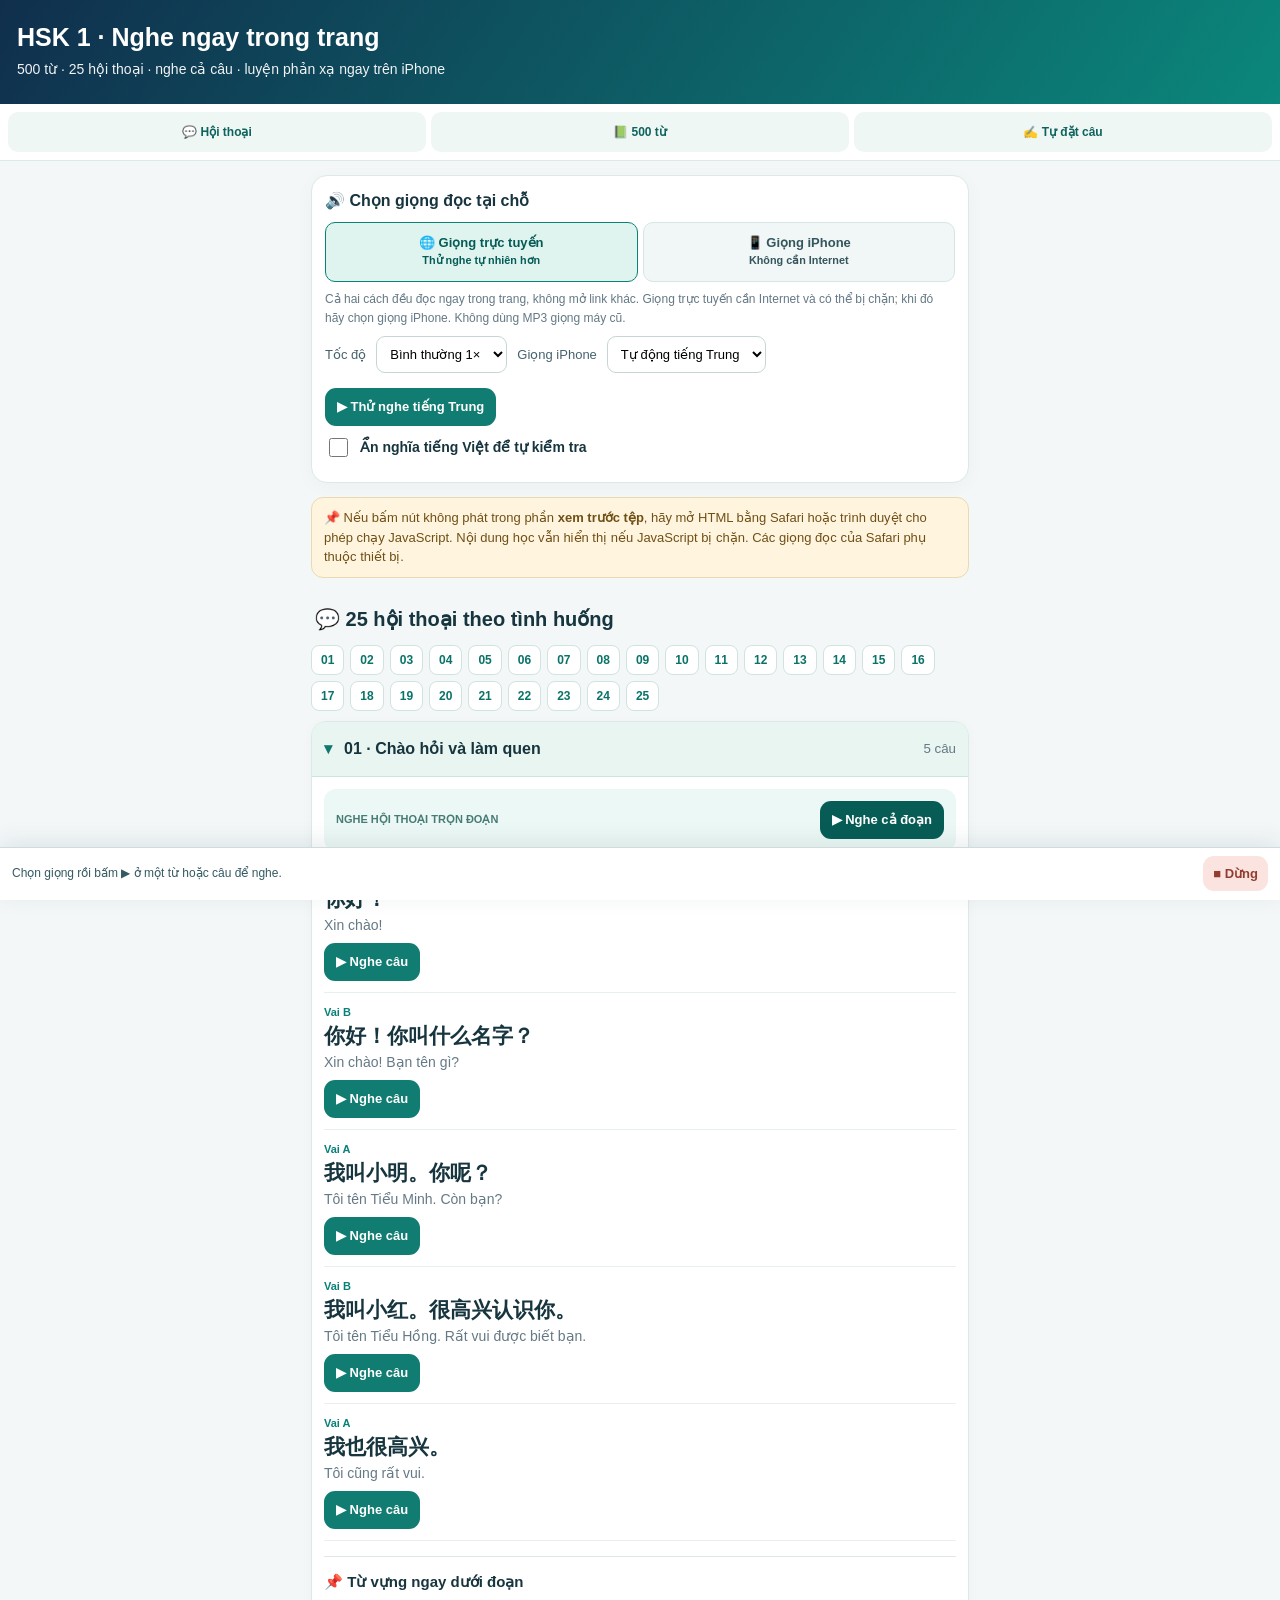
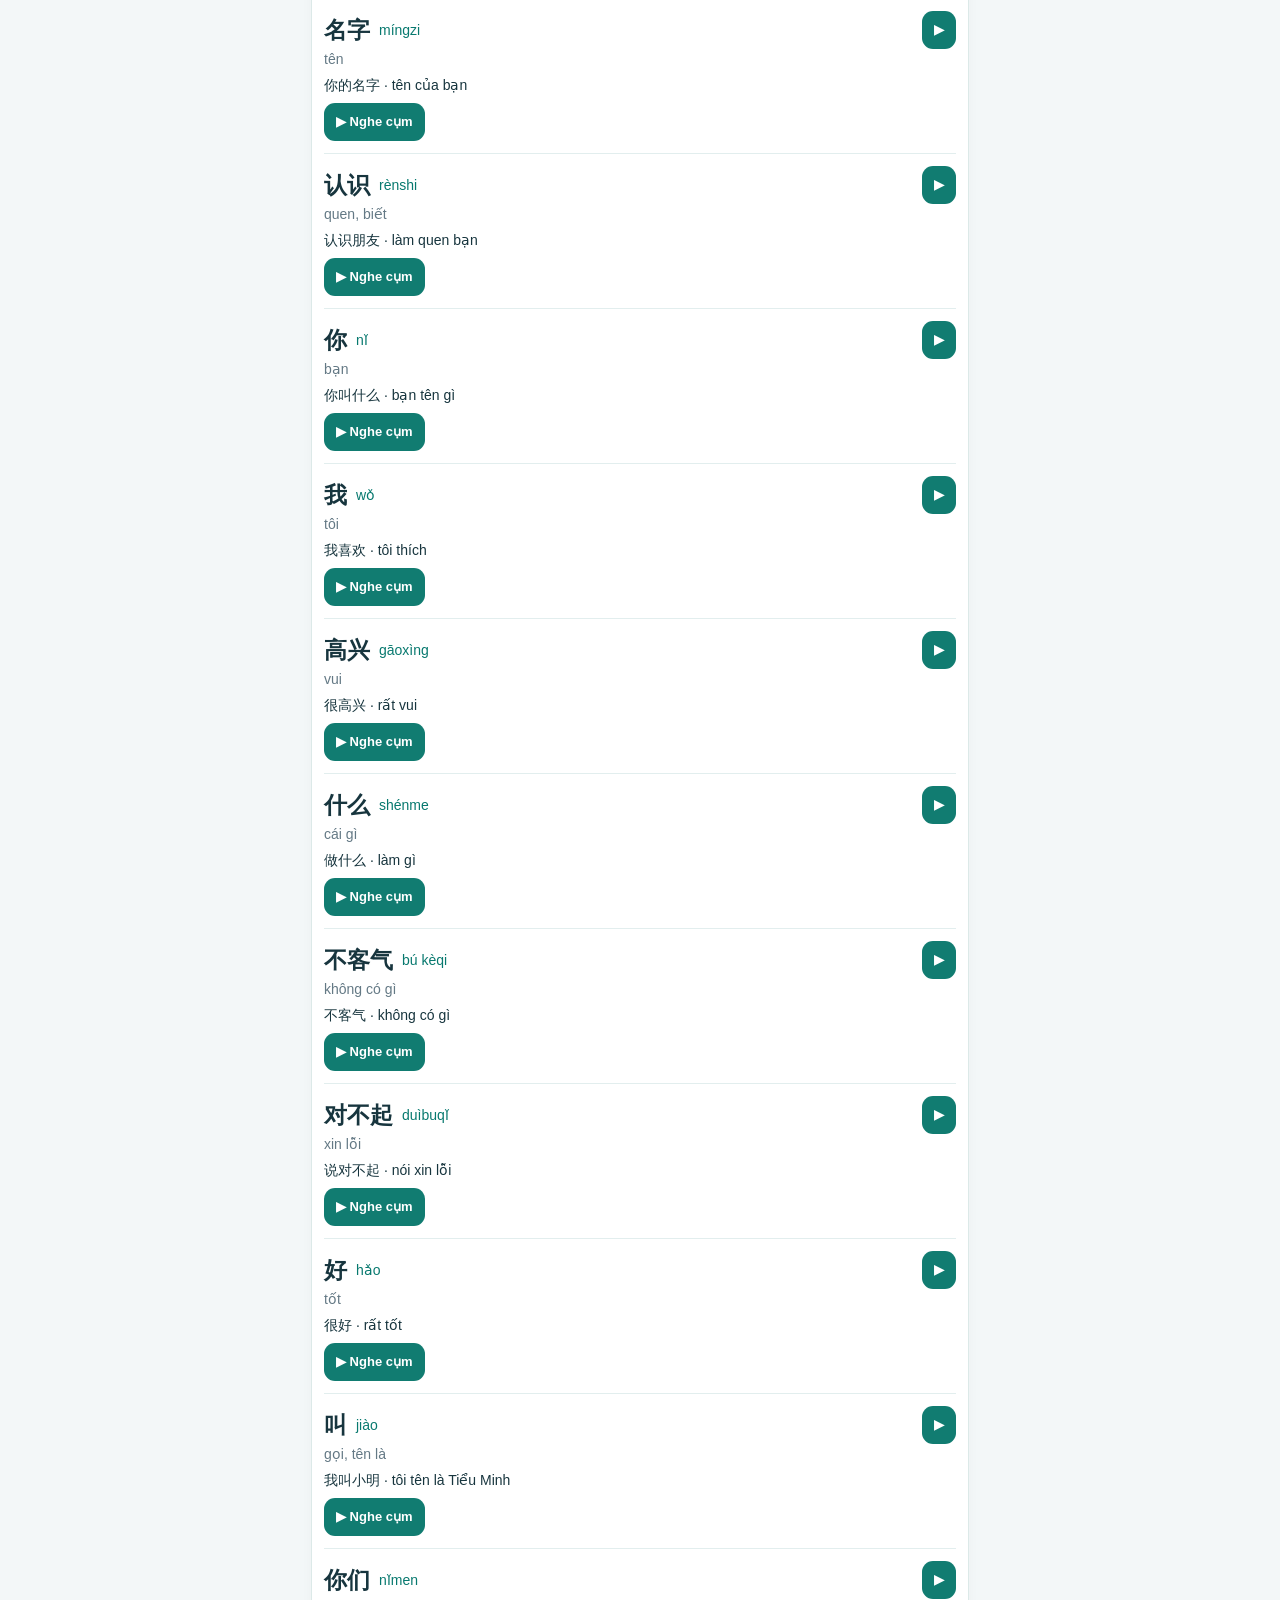
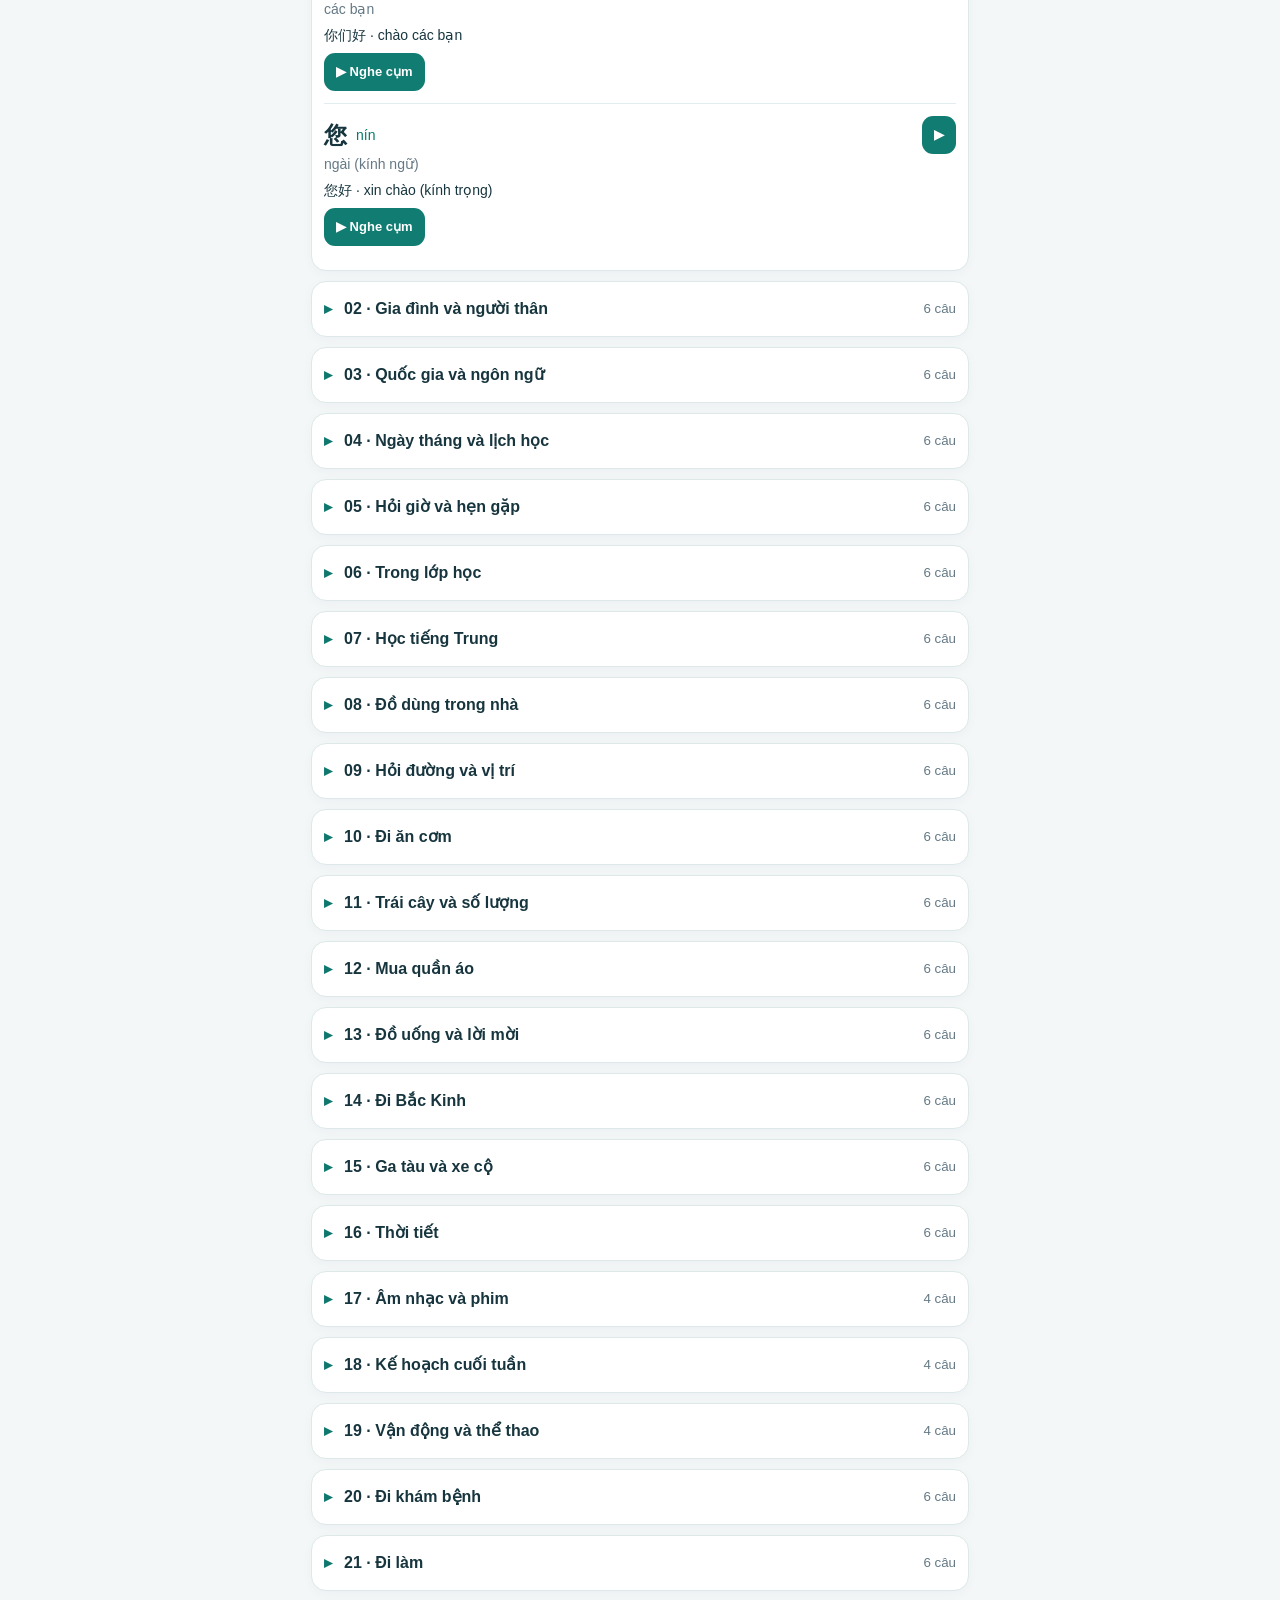
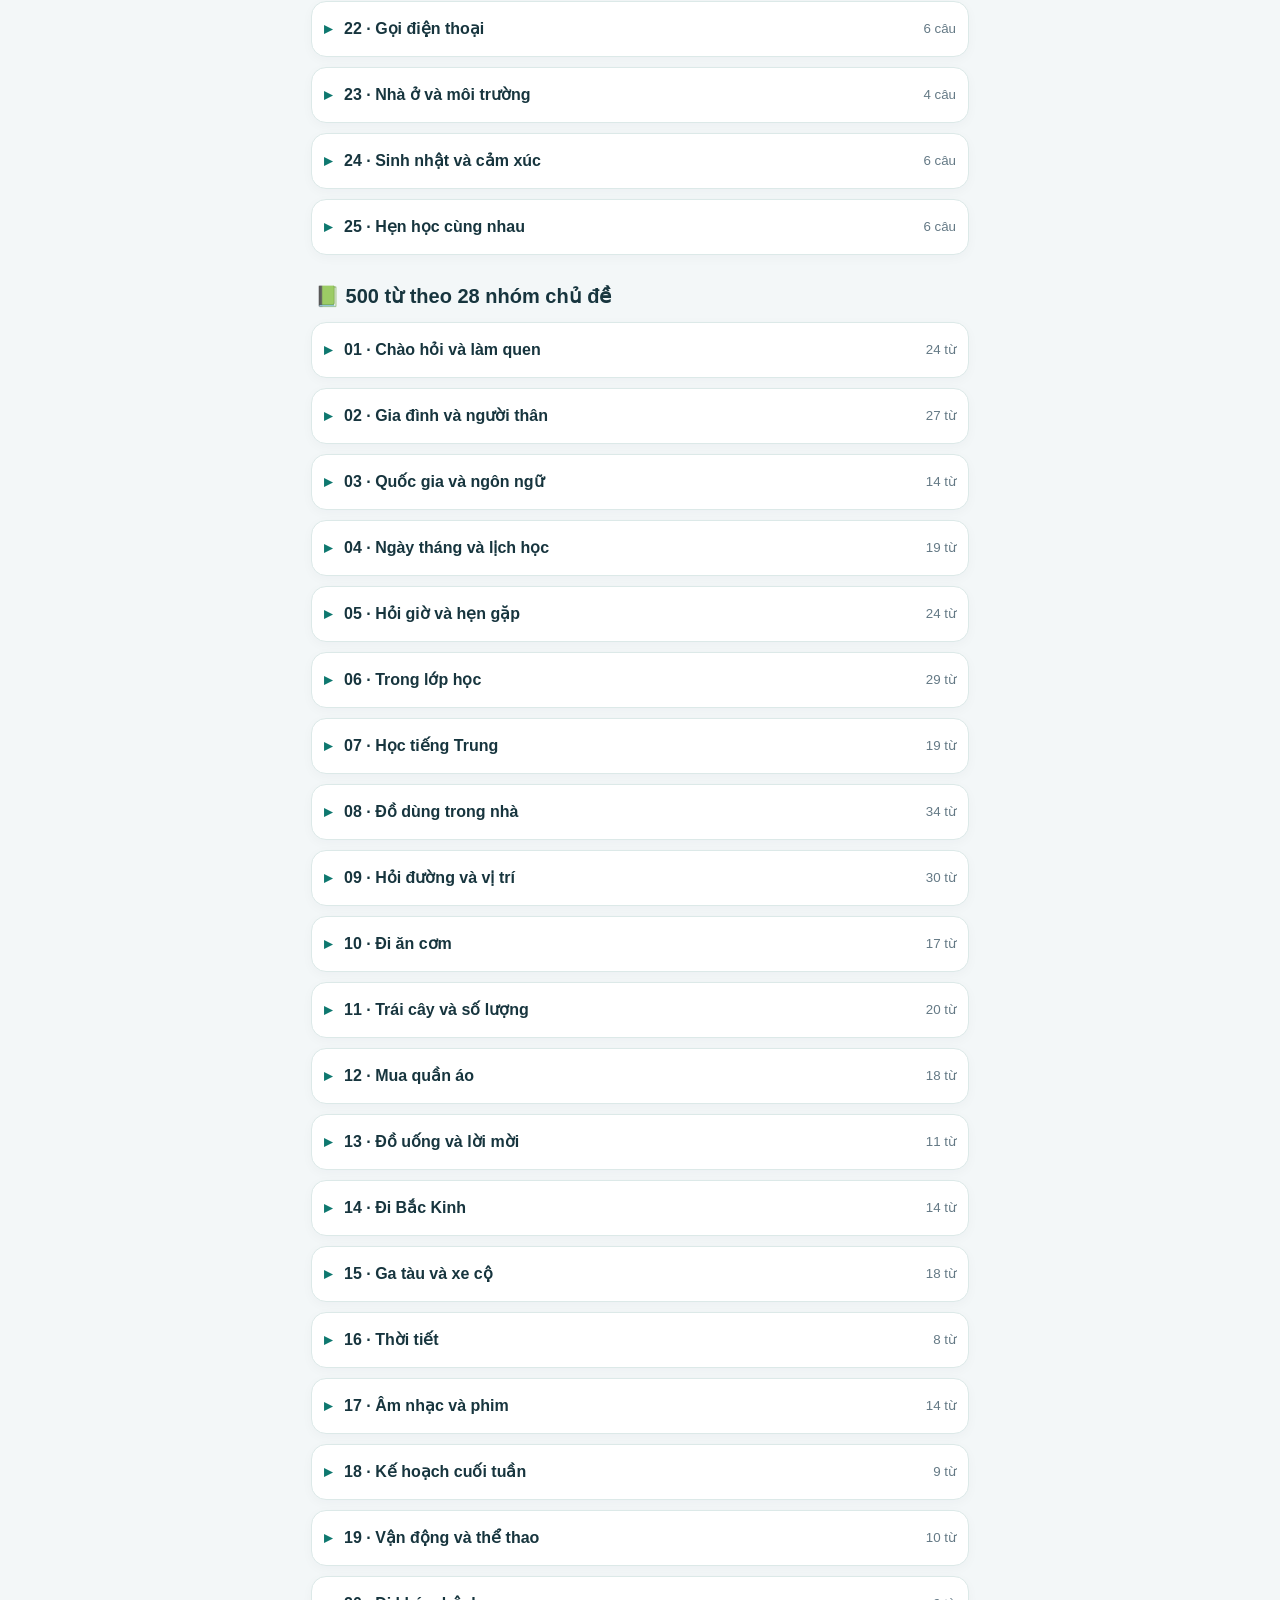
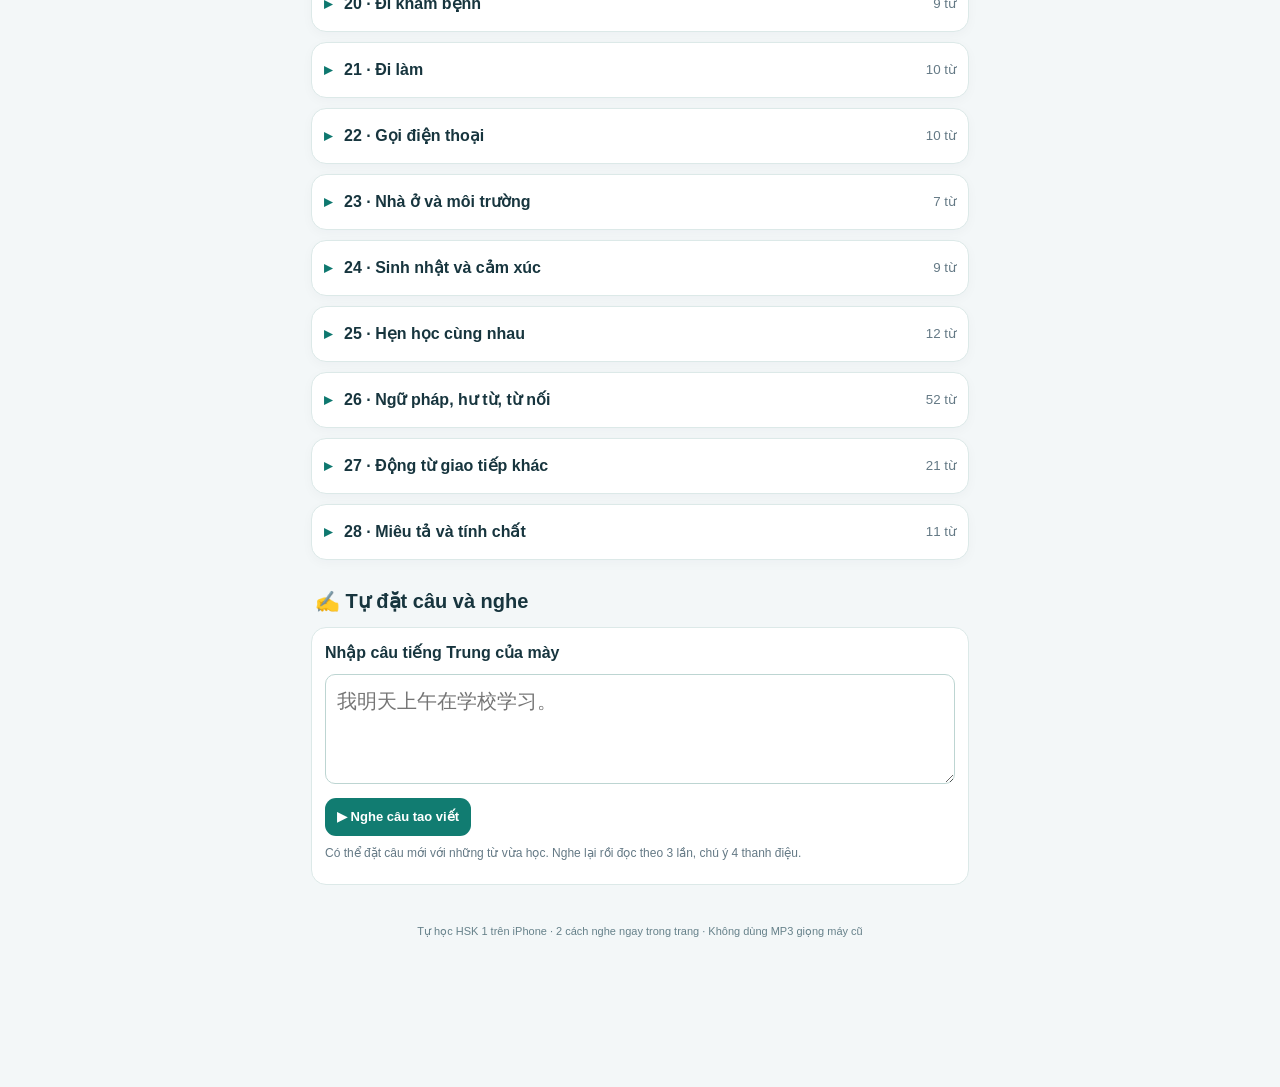
==== index.html @ 5d78a0dc "Publish HSK 1 mobile learning site with 500 words and 25 dialogues" ====
<!doctype html><html lang="vi"><head><meta charset="utf-8"><meta name="viewport" content="width=device-width,initial-scale=1,viewport-fit=cover"><meta name="color-scheme" content="light"><meta name="referrer" content="no-referrer"><title>HSK 1 – Nghe ngay trong trang · iPhone</title><style>
:root{--bg:#f3f7f8;--ink:#17353e;--muted:#647985;--brand:#08796f;--line:#dce9e8;--soft:#e8f5f0}*{box-sizing:border-box}html{scroll-behavior:smooth}body{margin:0;background:var(--bg);font:16px/1.5 -apple-system,BlinkMacSystemFont,"Segoe UI",Arial,sans-serif;color:var(--ink)}header{background:linear-gradient(125deg,#102f4d,#0b877b);color:white;padding:22px 17px 24px}header h1{font-size:25px;line-height:1.25;margin:0 0 6px}header p{font-size:14px;opacity:.94;margin:0}.wrap{max-width:680px;margin:auto;padding:0 11px 110px}nav{position:sticky;top:0;z-index:20;background:#fff;display:flex;gap:5px;padding:8px;border-bottom:1px solid var(--line)}nav a{text-decoration:none;color:#0e635d;background:#eff7f5;border-radius:10px;flex:1;text-align:center;font-weight:750;font-size:12px;padding:11px 4px}
.settings{border:1px solid var(--line);background:#fff;border-radius:16px;padding:13px;margin:14px 0;box-shadow:0 4px 20px #0b283308}.settings h2{font-size:16px;margin:0 0 9px}.modes{display:flex;gap:5px}.mode{flex:1;padding:12px 7px;border:1px solid #d8e5e5;background:#f1f6f6;color:#34565c;border-radius:10px;font-size:13px;font-weight:750;line-height:1.3}.mode.active{border-color:#098178;color:#075b57;background:#dff4ee}.help{color:var(--muted);font-size:12px;line-height:1.55;margin:8px 0}.row{display:flex;align-items:center;gap:10px;flex-wrap:wrap}.speed{margin:9px 0 0;font-size:13px;color:#47626d}select{font:inherit;font-size:13px;padding:9px;border:1px solid #c6d6d6;border-radius:9px;background:white;max-width:100%}.test{margin:8px 0 0}.notice{font-size:13px;background:#fff5df;border:1px solid #ead9b1;color:#704f16;border-radius:12px;padding:10px 12px;margin:10px 0 14px}h2.sectiontitle{font-size:20px;margin:26px 4px 11px;scroll-margin-top:70px}h3{font-size:15px;padding-top:14px;border-top:1px solid var(--line);margin:15px 0 6px}details{background:#fff;border-radius:15px;overflow:hidden;border:1px solid var(--line);margin:10px 0;box-shadow:0 3px 12px #07293908;scroll-margin-top:75px}summary{cursor:pointer;padding:15px 12px;font-weight:750;display:flex;align-items:center;justify-content:space-between;gap:8px;list-style:none}summary::before{content:'▸';color:#0e786f;margin-right:4px}details[open]>summary::before{content:'▾'}details[open]>summary{background:var(--soft);border-bottom:1px solid #cae5e0}summary span{flex:1}summary small{color:var(--muted);white-space:nowrap;font-weight:500}.inside{padding:12px}.all{display:flex;justify-content:space-between;gap:6px;align-items:center;padding:12px;background:#ecf8f5;border-radius:12px;margin-bottom:5px}.tiny{font-size:11px;font-weight:800;color:#477b76}.dialog{padding:11px 0;border-bottom:1px solid #e8efef}.speaker{color:#078178;font-size:11px;font-weight:800}.cn{font-size:21px;line-height:1.5;font-weight:700;overflow-wrap:anywhere}.meaning{color:var(--muted);font-size:14px}.listen{border:0;background:#117c71;color:white;border-radius:11px;padding:9px 12px;font-size:13px;line-height:1.2;font-weight:750;min-height:38px;cursor:pointer;margin-top:7px}.listen:active{opacity:.7}.listen.allplay{margin:0;background:#075d56;white-space:nowrap}.quick,.word{border-bottom:1px solid #e2eeee;padding:12px 0}.quick:last-child,.word:last-child{border:0}.quicktop{display:flex;align-items:center;gap:9px}.quicktop b{font-size:23px}.quicktop span,.pinyin{color:#08796f;font-size:14px}.quicktop .listen{margin:0 0 0 auto}.phr{font-size:14px;margin-top:5px}.wordheader{display:flex;align-items:center;gap:9px}.wordheader .listen{margin:0 0 0 auto}.root{font-size:25px;font-weight:800}.phrase,.sentence{display:grid;grid-template-columns:1fr auto;gap:3px 8px;margin-top:9px;padding:10px;border-radius:11px;background:#f2f7f6}.sentence{background:#f7f8fa}.phrase span,.sentence span{font-size:11px;font-weight:800;color:#68808a;grid-column:1/-1}.phrase b,.sentence b{font-size:17px;grid-column:1/-1}.phrase i,.sentence i{font-style:normal}.phrase .listen,.sentence .listen{grid-column:2;grid-row:3;margin:0;align-self:center}.phrase i,.sentence i{grid-column:1;grid-row:3}.own{background:white;border:1px solid var(--line);padding:13px;border-radius:15px;margin-bottom:20px}textarea{width:100%;font:20px/1.5 -apple-system,sans-serif;min-height:110px;padding:11px;border:1px solid #bdd5d2;border-radius:10px;margin-top:9px;resize:vertical}.hidden{display:none!important}.hidebox{display:flex;gap:9px;align-items:center;font-size:14px;padding:9px 0;font-weight:650}.hidebox input{height:19px;width:19px;accent-color:#0b786f}.hidevi .meaning{display:none!important}.chip{font-size:11px;padding:4px 7px;border-radius:6px;background:#e2f1eb;color:#0d7168}.status{position:fixed;bottom:0;left:0;right:0;z-index:70;background:#fff;border-top:1px solid #cfdcdb;padding:8px 12px max(9px,env(safe-area-inset-bottom));display:flex;align-items:center;gap:10px;box-shadow:0 -5px 23px #19393c18;max-height:112px}.status span{flex:1;font-size:12px;line-height:1.4;color:#345a62;overflow:hidden}.status button{border:0;border-radius:11px;background:#fbe3df;color:#913e31;padding:10px;font-size:13px;font-weight:700}.shortcuts{display:flex;flex-wrap:wrap;gap:6px;margin-bottom:9px}.shortcuts a{padding:5px 9px;border:1px solid #d0e4df;border-radius:8px;background:white;color:#0a7369;text-decoration:none;font-weight:700;font-size:12px}footer{text-align:center;color:#66818a;font-size:11px;padding:18px 0}@media(min-width:680px){.wrap{padding-bottom:130px}}
</style></head><body><header><h1>HSK 1 · Nghe ngay trong trang</h1><p>500 từ · 25 hội thoại · nghe cả câu · luyện phản xạ ngay trên iPhone</p></header><nav><a href="#lessons">💬 Hội thoại</a><a href="#words">📗 500 từ</a><a href="#own">✍️ Tự đặt câu</a></nav><div class="wrap"><section class="settings"><h2>🔊 Chọn giọng đọc tại chỗ</h2><div class="modes"><button type="button" class="mode active" data-mode="online">🌐 Giọng trực tuyến<br><small>Thử nghe tự nhiên hơn</small></button><button type="button" class="mode" data-mode="device">📱 Giọng iPhone<br><small>Không cần Internet</small></button></div><p class="help">Cả hai cách đều đọc ngay trong trang, không mở link khác. Giọng trực tuyến cần Internet và có thể bị chặn; khi đó hãy chọn giọng iPhone. Không dùng MP3 giọng máy cũ.</p><div class="row speed"><label for="speed">Tốc độ</label><select id="speed"><option value="0.85">Chậm 0,85×</option><option selected value="1">Bình thường 1×</option><option value="1.15">Nhanh 1,15×</option></select><label for="voices">Giọng iPhone</label><select id="voices"><option value="">Tự động tiếng Trung</option></select></div><div class="test"><button type="button" class="listen " data-cn="你好！我正在学习中文。">▶ Thử nghe tiếng Trung</button></div><label class="hidebox"><input id="hidevi" type="checkbox"> Ẩn nghĩa tiếng Việt để tự kiểm tra</label></section><div class="notice">📌 Nếu bấm nút không phát trong phần <b>xem trước tệp</b>, hãy mở HTML bằng Safari hoặc trình duyệt cho phép chạy JavaScript. Nội dung học vẫn hiển thị nếu JavaScript bị chặn. Các giọng đọc của Safari phụ thuộc thiết bị.</div><section id="lessons"><h2 class="sectiontitle">💬 25 hội thoại theo tình huống</h2><div class="shortcuts"><a href="#lesson1">01</a><a href="#lesson2">02</a><a href="#lesson3">03</a><a href="#lesson4">04</a><a href="#lesson5">05</a><a href="#lesson6">06</a><a href="#lesson7">07</a><a href="#lesson8">08</a><a href="#lesson9">09</a><a href="#lesson10">10</a><a href="#lesson11">11</a><a href="#lesson12">12</a><a href="#lesson13">13</a><a href="#lesson14">14</a><a href="#lesson15">15</a><a href="#lesson16">16</a><a href="#lesson17">17</a><a href="#lesson18">18</a><a href="#lesson19">19</a><a href="#lesson20">20</a><a href="#lesson21">21</a><a href="#lesson22">22</a><a href="#lesson23">23</a><a href="#lesson24">24</a><a href="#lesson25">25</a></div><details class="lesson" open id="lesson1"><summary><span>01 · Chào hỏi và làm quen</span><small>5 câu</small></summary><div class="inside"><div class="all"><span class="tiny">NGHE HỘI THOẠI TRỌN ĐOẠN</span><button type="button" class="listen allplay" data-cn="你好！ 你好！你叫什么名字？ 我叫小明。你呢？ 我叫小红。很高兴认识你。 我也很高兴。">▶ Nghe cả đoạn</button></div><div class="dialog"><div class="speaker">Vai A</div><div class="cn">你好！</div><div class="meaning">Xin chào!</div><button type="button" class="listen " data-cn="你好！">▶ Nghe câu</button></div><div class="dialog"><div class="speaker">Vai B</div><div class="cn">你好！你叫什么名字？</div><div class="meaning">Xin chào! Bạn tên gì?</div><button type="button" class="listen " data-cn="你好！你叫什么名字？">▶ Nghe câu</button></div><div class="dialog"><div class="speaker">Vai A</div><div class="cn">我叫小明。你呢？</div><div class="meaning">Tôi tên Tiểu Minh. Còn bạn?</div><button type="button" class="listen " data-cn="我叫小明。你呢？">▶ Nghe câu</button></div><div class="dialog"><div class="speaker">Vai B</div><div class="cn">我叫小红。很高兴认识你。</div><div class="meaning">Tôi tên Tiểu Hồng. Rất vui được biết bạn.</div><button type="button" class="listen " data-cn="我叫小红。很高兴认识你。">▶ Nghe câu</button></div><div class="dialog"><div class="speaker">Vai A</div><div class="cn">我也很高兴。</div><div class="meaning">Tôi cũng rất vui.</div><button type="button" class="listen " data-cn="我也很高兴。">▶ Nghe câu</button></div><h3>📌 Từ vựng ngay dưới đoạn</h3><div class="quick"><div class="quicktop"><b>名字</b><span>míngzi</span><button type="button" class="listen " data-cn="名字">▶</button></div><div class="meaning">tên</div><div class="phr">你的名字 · tên của bạn</div><button type="button" class="listen " data-cn="你的名字">▶ Nghe cụm</button></div><div class="quick"><div class="quicktop"><b>认识</b><span>rènshi</span><button type="button" class="listen " data-cn="认识">▶</button></div><div class="meaning">quen, biết</div><div class="phr">认识朋友 · làm quen bạn</div><button type="button" class="listen " data-cn="认识朋友">▶ Nghe cụm</button></div><div class="quick"><div class="quicktop"><b>你</b><span>nǐ</span><button type="button" class="listen " data-cn="你">▶</button></div><div class="meaning">bạn</div><div class="phr">你叫什么 · bạn tên gì</div><button type="button" class="listen " data-cn="你叫什么">▶ Nghe cụm</button></div><div class="quick"><div class="quicktop"><b>我</b><span>wǒ</span><button type="button" class="listen " data-cn="我">▶</button></div><div class="meaning">tôi</div><div class="phr">我喜欢 · tôi thích</div><button type="button" class="listen " data-cn="我喜欢">▶ Nghe cụm</button></div><div class="quick"><div class="quicktop"><b>高兴</b><span>gāoxìng</span><button type="button" class="listen " data-cn="高兴">▶</button></div><div class="meaning">vui</div><div class="phr">很高兴 · rất vui</div><button type="button" class="listen " data-cn="很高兴">▶ Nghe cụm</button></div><div class="quick"><div class="quicktop"><b>什么</b><span>shénme</span><button type="button" class="listen " data-cn="什么">▶</button></div><div class="meaning">cái gì</div><div class="phr">做什么 · làm gì</div><button type="button" class="listen " data-cn="做什么">▶ Nghe cụm</button></div><div class="quick"><div class="quicktop"><b>不客气</b><span>bú kèqi</span><button type="button" class="listen " data-cn="不客气">▶</button></div><div class="meaning">không có gì</div><div class="phr">不客气 · không có gì</div><button type="button" class="listen " data-cn="不客气">▶ Nghe cụm</button></div><div class="quick"><div class="quicktop"><b>对不起</b><span>duìbuqǐ</span><button type="button" class="listen " data-cn="对不起">▶</button></div><div class="meaning">xin lỗi</div><div class="phr">说对不起 · nói xin lỗi</div><button type="button" class="listen " data-cn="说对不起">▶ Nghe cụm</button></div><div class="quick"><div class="quicktop"><b>好</b><span>hǎo</span><button type="button" class="listen " data-cn="好">▶</button></div><div class="meaning">tốt</div><div class="phr">很好 · rất tốt</div><button type="button" class="listen " data-cn="很好">▶ Nghe cụm</button></div><div class="quick"><div class="quicktop"><b>叫</b><span>jiào</span><button type="button" class="listen " data-cn="叫">▶</button></div><div class="meaning">gọi, tên là</div><div class="phr">我叫小明 · tôi tên là Tiểu Minh</div><button type="button" class="listen " data-cn="我叫小明">▶ Nghe cụm</button></div><div class="quick"><div class="quicktop"><b>你们</b><span>nǐmen</span><button type="button" class="listen " data-cn="你们">▶</button></div><div class="meaning">các bạn</div><div class="phr">你们好 · chào các bạn</div><button type="button" class="listen " data-cn="你们好">▶ Nghe cụm</button></div><div class="quick"><div class="quicktop"><b>您</b><span>nín</span><button type="button" class="listen " data-cn="您">▶</button></div><div class="meaning">ngài (kính ngữ)</div><div class="phr">您好 · xin chào (kính trọng)</div><button type="button" class="listen " data-cn="您好">▶ Nghe cụm</button></div></div></details><details class="lesson"  id="lesson2"><summary><span>02 · Gia đình và người thân</span><small>6 câu</small></summary><div class="inside"><div class="all"><span class="tiny">NGHE HỘI THOẠI TRỌN ĐOẠN</span><button type="button" class="listen allplay" data-cn="你家有几口人？ 我家有四口人。 你有哥哥吗？ 没有，我有一个弟弟。 你爸爸做什么工作？ 他是老师。">▶ Nghe cả đoạn</button></div><div class="dialog"><div class="speaker">Vai A</div><div class="cn">你家有几口人？</div><div class="meaning">Nhà bạn có mấy người?</div><button type="button" class="listen " data-cn="你家有几口人？">▶ Nghe câu</button></div><div class="dialog"><div class="speaker">Vai B</div><div class="cn">我家有四口人。</div><div class="meaning">Nhà tôi có bốn người.</div><button type="button" class="listen " data-cn="我家有四口人。">▶ Nghe câu</button></div><div class="dialog"><div class="speaker">Vai A</div><div class="cn">你有哥哥吗？</div><div class="meaning">Bạn có anh trai không?</div><button type="button" class="listen " data-cn="你有哥哥吗？">▶ Nghe câu</button></div><div class="dialog"><div class="speaker">Vai B</div><div class="cn">没有，我有一个弟弟。</div><div class="meaning">Không, tôi có một em trai.</div><button type="button" class="listen " data-cn="没有，我有一个弟弟。">▶ Nghe câu</button></div><div class="dialog"><div class="speaker">Vai A</div><div class="cn">你爸爸做什么工作？</div><div class="meaning">Bố bạn làm nghề gì?</div><button type="button" class="listen " data-cn="你爸爸做什么工作？">▶ Nghe câu</button></div><div class="dialog"><div class="speaker">Vai B</div><div class="cn">他是老师。</div><div class="meaning">Ông ấy là giáo viên.</div><button type="button" class="listen " data-cn="他是老师。">▶ Nghe câu</button></div><h3>📌 Từ vựng ngay dưới đoạn</h3><div class="quick"><div class="quicktop"><b>家</b><span>jiā</span><button type="button" class="listen " data-cn="家">▶</button></div><div class="meaning">nhà</div><div class="phr">回家 · về nhà</div><button type="button" class="listen " data-cn="回家">▶ Nghe cụm</button></div><div class="quick"><div class="quicktop"><b>爸爸</b><span>bàba｜bà</span><button type="button" class="listen " data-cn="爸爸">▶</button></div><div class="meaning">bố</div><div class="phr">我爸爸 · bố tôi</div><button type="button" class="listen " data-cn="我爸爸">▶ Nghe cụm</button></div><div class="quick"><div class="quicktop"><b>弟弟</b><span>dìdi｜dì</span><button type="button" class="listen " data-cn="弟弟">▶</button></div><div class="meaning">em trai</div><div class="phr">我弟弟 · em trai tôi</div><button type="button" class="listen " data-cn="我弟弟">▶ Nghe cụm</button></div><div class="quick"><div class="quicktop"><b>哥哥</b><span>gēge｜gē</span><button type="button" class="listen " data-cn="哥哥">▶</button></div><div class="meaning">anh trai</div><div class="phr">我哥哥 · anh trai tôi</div><button type="button" class="listen " data-cn="我哥哥">▶ Nghe cụm</button></div><div class="quick"><div class="quicktop"><b>工作</b><span>gōngzuò</span><button type="button" class="listen " data-cn="工作">▶</button></div><div class="meaning">làm việc; công việc</div><div class="phr">在医院工作 · làm việc ở bệnh viện</div><button type="button" class="listen " data-cn="在医院工作">▶ Nghe cụm</button></div><div class="quick"><div class="quicktop"><b>老师</b><span>lǎoshī</span><button type="button" class="listen " data-cn="老师">▶</button></div><div class="meaning">giáo viên</div><div class="phr">汉语老师 · giáo viên tiếng Trung</div><button type="button" class="listen " data-cn="汉语老师">▶ Nghe cụm</button></div><div class="quick"><div class="quicktop"><b>没有</b><span>méiyǒu</span><button type="button" class="listen " data-cn="没有">▶</button></div><div class="meaning">không có</div><div class="phr">没有时间 · không có thời gian</div><button type="button" class="listen " data-cn="没有时间">▶ Nghe cụm</button></div><div class="quick"><div class="quicktop"><b>什么</b><span>shénme</span><button type="button" class="listen " data-cn="什么">▶</button></div><div class="meaning">cái gì</div><div class="phr">做什么 · làm gì</div><button type="button" class="listen " data-cn="做什么">▶ Nghe cụm</button></div><div class="quick"><div class="quicktop"><b>爱</b><span>ài</span><button type="button" class="listen " data-cn="爱">▶</button></div><div class="meaning">yêu</div><div class="phr">爱妈妈 · yêu mẹ</div><button type="button" class="listen " data-cn="爱妈妈">▶ Nghe cụm</button></div><div class="quick"><div class="quicktop"><b>儿子</b><span>érzi</span><button type="button" class="listen " data-cn="儿子">▶</button></div><div class="meaning">con trai</div><div class="phr">我的儿子 · con trai tôi</div><button type="button" class="listen " data-cn="我的儿子">▶ Nghe cụm</button></div><div class="quick"><div class="quicktop"><b>孩子</b><span>háizi</span><button type="button" class="listen " data-cn="孩子">▶</button></div><div class="meaning">đứa trẻ</div><div class="phr">两个孩子 · hai đứa trẻ</div><button type="button" class="listen " data-cn="两个孩子">▶ Nghe cụm</button></div><div class="quick"><div class="quicktop"><b>姐姐</b><span>jiějie｜jiě</span><button type="button" class="listen " data-cn="姐姐">▶</button></div><div class="meaning">chị gái</div><div class="phr">我姐姐 · chị gái tôi</div><button type="button" class="listen " data-cn="我姐姐">▶ Nghe cụm</button></div></div></details><details class="lesson"  id="lesson3"><summary><span>03 · Quốc gia và ngôn ngữ</span><small>6 câu</small></summary><div class="inside"><div class="all"><span class="tiny">NGHE HỘI THOẠI TRỌN ĐOẠN</span><button type="button" class="listen allplay" data-cn="你是哪国人？ 我是越南人。 你会说汉语吗？ 我会说一点儿汉语。 你想去中国吗？ 我想去北京。">▶ Nghe cả đoạn</button></div><div class="dialog"><div class="speaker">Vai A</div><div class="cn">你是哪国人？</div><div class="meaning">Bạn là người nước nào?</div><button type="button" class="listen " data-cn="你是哪国人？">▶ Nghe câu</button></div><div class="dialog"><div class="speaker">Vai B</div><div class="cn">我是越南人。</div><div class="meaning">Tôi là người Việt Nam.</div><button type="button" class="listen " data-cn="我是越南人。">▶ Nghe câu</button></div><div class="dialog"><div class="speaker">Vai A</div><div class="cn">你会说汉语吗？</div><div class="meaning">Bạn biết nói tiếng Trung không?</div><button type="button" class="listen " data-cn="你会说汉语吗？">▶ Nghe câu</button></div><div class="dialog"><div class="speaker">Vai B</div><div class="cn">我会说一点儿汉语。</div><div class="meaning">Tôi biết nói một chút tiếng Trung.</div><button type="button" class="listen " data-cn="我会说一点儿汉语。">▶ Nghe câu</button></div><div class="dialog"><div class="speaker">Vai A</div><div class="cn">你想去中国吗？</div><div class="meaning">Bạn muốn đến Trung Quốc không?</div><button type="button" class="listen " data-cn="你想去中国吗？">▶ Nghe câu</button></div><div class="dialog"><div class="speaker">Vai B</div><div class="cn">我想去北京。</div><div class="meaning">Tôi muốn đến Bắc Kinh.</div><button type="button" class="listen " data-cn="我想去北京。">▶ Nghe câu</button></div><h3>📌 Từ vựng ngay dưới đoạn</h3><div class="quick"><div class="quicktop"><b>北京</b><span>Běijīng</span><button type="button" class="listen " data-cn="北京">▶</button></div><div class="meaning">Bắc Kinh</div><div class="phr">去北京 · đi Bắc Kinh</div><button type="button" class="listen " data-cn="去北京">▶ Nghe cụm</button></div><div class="quick"><div class="quicktop"><b>汉语</b><span>Hànyǔ</span><button type="button" class="listen " data-cn="汉语">▶</button></div><div class="meaning">tiếng Trung</div><div class="phr">学汉语 · học tiếng Trung</div><button type="button" class="listen " data-cn="学汉语">▶ Nghe cụm</button></div><div class="quick"><div class="quicktop"><b>中国</b><span>Zhōngguó</span><button type="button" class="listen " data-cn="中国">▶</button></div><div class="meaning">Trung Quốc</div><div class="phr">去中国 · đi Trung Quốc</div><button type="button" class="listen " data-cn="去中国">▶ Nghe cụm</button></div><div class="quick"><div class="quicktop"><b>一点儿</b><span>yìdiǎnr</span><button type="button" class="listen " data-cn="一点儿">▶</button></div><div class="meaning">một ít</div><div class="phr">一点儿水 · một ít nước</div><button type="button" class="listen " data-cn="一点儿水">▶ Nghe cụm</button></div><div class="quick"><div class="quicktop"><b>国</b><span>guó</span><button type="button" class="listen " data-cn="国">▶</button></div><div class="meaning">quốc gia</div><div class="phr">中国 · Trung Quốc</div><button type="button" class="listen " data-cn="中国">▶ Nghe cụm</button></div><div class="quick"><div class="quicktop"><b>国家</b><span>guójiā</span><button type="button" class="listen " data-cn="国家">▶</button></div><div class="meaning">đất nước</div><div class="phr">哪个国家 · quốc gia nào</div><button type="button" class="listen " data-cn="哪个国家">▶ Nghe cụm</button></div><div class="quick"><div class="quicktop"><b>国外</b><span>guówài</span><button type="button" class="listen " data-cn="国外">▶</button></div><div class="meaning">nước ngoài</div><div class="phr">去国外 · ra nước ngoài</div><button type="button" class="listen " data-cn="去国外">▶ Nghe cụm</button></div><div class="quick"><div class="quicktop"><b>会</b><span>huì</span><button type="button" class="listen " data-cn="会">▶</button></div><div class="meaning">biết, sẽ</div><div class="phr">会说中文 · biết nói tiếng Trung</div><button type="button" class="listen " data-cn="会说中文">▶ Nghe cụm</button></div><div class="quick"><div class="quicktop"><b>人</b><span>rén</span><button type="button" class="listen " data-cn="人">▶</button></div><div class="meaning">người</div><div class="phr">中国人 · người Trung Quốc</div><button type="button" class="listen " data-cn="中国人">▶ Nghe cụm</button></div><div class="quick"><div class="quicktop"><b>说</b><span>shuō</span><button type="button" class="listen " data-cn="说">▶</button></div><div class="meaning">nói</div><div class="phr">说汉语 · nói tiếng Trung</div><button type="button" class="listen " data-cn="说汉语">▶ Nghe cụm</button></div><div class="quick"><div class="quicktop"><b>说话</b><span>shuōhuà</span><button type="button" class="listen " data-cn="说话">▶</button></div><div class="meaning">trò chuyện</div><div class="phr">不说话 · không nói chuyện</div><button type="button" class="listen " data-cn="不说话">▶ Nghe cụm</button></div><div class="quick"><div class="quicktop"><b>学</b><span>xué</span><button type="button" class="listen " data-cn="学">▶</button></div><div class="meaning">học</div><div class="phr">学中文 · học tiếng Trung</div><button type="button" class="listen " data-cn="学中文">▶ Nghe cụm</button></div></div></details><details class="lesson"  id="lesson4"><summary><span>04 · Ngày tháng và lịch học</span><small>6 câu</small></summary><div class="inside"><div class="all"><span class="tiny">NGHE HỘI THOẠI TRỌN ĐOẠN</span><button type="button" class="listen allplay" data-cn="今天几月几号？ 今天十月二十九号。 明天星期几？ 明天星期五。 明天你上学吗？ 我上午上课。">▶ Nghe cả đoạn</button></div><div class="dialog"><div class="speaker">Vai A</div><div class="cn">今天几月几号？</div><div class="meaning">Hôm nay là ngày mấy tháng mấy?</div><button type="button" class="listen " data-cn="今天几月几号？">▶ Nghe câu</button></div><div class="dialog"><div class="speaker">Vai B</div><div class="cn">今天十月二十九号。</div><div class="meaning">Hôm nay là 29 tháng 10.</div><button type="button" class="listen " data-cn="今天十月二十九号。">▶ Nghe câu</button></div><div class="dialog"><div class="speaker">Vai A</div><div class="cn">明天星期几？</div><div class="meaning">Ngày mai là thứ mấy?</div><button type="button" class="listen " data-cn="明天星期几？">▶ Nghe câu</button></div><div class="dialog"><div class="speaker">Vai B</div><div class="cn">明天星期五。</div><div class="meaning">Ngày mai là thứ Sáu.</div><button type="button" class="listen " data-cn="明天星期五。">▶ Nghe câu</button></div><div class="dialog"><div class="speaker">Vai A</div><div class="cn">明天你上学吗？</div><div class="meaning">Ngày mai bạn đi học không?</div><button type="button" class="listen " data-cn="明天你上学吗？">▶ Nghe câu</button></div><div class="dialog"><div class="speaker">Vai B</div><div class="cn">我上午上课。</div><div class="meaning">Tôi có giờ học buổi sáng.</div><button type="button" class="listen " data-cn="我上午上课。">▶ Nghe câu</button></div><h3>📌 Từ vựng ngay dưới đoạn</h3><div class="quick"><div class="quicktop"><b>今天</b><span>jīntiān</span><button type="button" class="listen " data-cn="今天">▶</button></div><div class="meaning">hôm nay</div><div class="phr">今天下午 · chiều nay</div><button type="button" class="listen " data-cn="今天下午">▶ Nghe cụm</button></div><div class="quick"><div class="quicktop"><b>明天</b><span>míngtiān</span><button type="button" class="listen " data-cn="明天">▶</button></div><div class="meaning">ngày mai</div><div class="phr">明天见 · gặp ngày mai</div><button type="button" class="listen " data-cn="明天见">▶ Nghe cụm</button></div><div class="quick"><div class="quicktop"><b>上课</b><span>shàngkè</span><button type="button" class="listen " data-cn="上课">▶</button></div><div class="meaning">lên lớp</div><div class="phr">去上课 · đi học tiết</div><button type="button" class="listen " data-cn="去上课">▶ Nghe cụm</button></div><div class="quick"><div class="quicktop"><b>上午</b><span>shàngwǔ</span><button type="button" class="listen " data-cn="上午">▶</button></div><div class="meaning">buổi sáng</div><div class="phr">明天上午 · sáng mai</div><button type="button" class="listen " data-cn="明天上午">▶ Nghe cụm</button></div><div class="quick"><div class="quicktop"><b>上学</b><span>shàngxué</span><button type="button" class="listen " data-cn="上学">▶</button></div><div class="meaning">đi học</div><div class="phr">上学迟到 · đi học muộn</div><button type="button" class="listen " data-cn="上学迟到">▶ Nghe cụm</button></div><div class="quick"><div class="quicktop"><b>星期</b><span>xīngqī</span><button type="button" class="listen " data-cn="星期">▶</button></div><div class="meaning">tuần, thứ</div><div class="phr">这个星期 · tuần này</div><button type="button" class="listen " data-cn="这个星期">▶ Nghe cụm</button></div><div class="quick"><div class="quicktop"><b>号</b><span>hào</span><button type="button" class="listen " data-cn="号">▶</button></div><div class="meaning">ngày (trong tháng)</div><div class="phr">几号 · ngày mấy</div><button type="button" class="listen " data-cn="几号">▶ Nghe cụm</button></div><div class="quick"><div class="quicktop"><b>今年</b><span>jīnnián</span><button type="button" class="listen " data-cn="今年">▶</button></div><div class="meaning">năm nay</div><div class="phr">今年二十岁 · năm nay hai mươi tuổi</div><button type="button" class="listen " data-cn="今年二十岁">▶ Nghe cụm</button></div><div class="quick"><div class="quicktop"><b>年</b><span>nián</span><button type="button" class="listen " data-cn="年">▶</button></div><div class="meaning">năm</div><div class="phr">今年 · năm nay</div><button type="button" class="listen " data-cn="今年">▶ Nghe cụm</button></div><div class="quick"><div class="quicktop"><b>去年</b><span>qùnián</span><button type="button" class="listen " data-cn="去年">▶</button></div><div class="meaning">năm ngoái</div><div class="phr">去年夏天 · mùa hè năm ngoái</div><button type="button" class="listen " data-cn="去年夏天">▶ Nghe cụm</button></div><div class="quick"><div class="quicktop"><b>日</b><span>rì</span><button type="button" class="listen " data-cn="日">▶</button></div><div class="meaning">ngày</div><div class="phr">十月一日 · ngày 1 tháng 10</div><button type="button" class="listen " data-cn="十月一日">▶ Nghe cụm</button></div><div class="quick"><div class="quicktop"><b>日期</b><span>rìqī</span><button type="button" class="listen " data-cn="日期">▶</button></div><div class="meaning">ngày tháng</div><div class="phr">今天的日期 · ngày tháng hôm nay</div><button type="button" class="listen " data-cn="今天的日期">▶ Nghe cụm</button></div></div></details><details class="lesson"  id="lesson5"><summary><span>05 · Hỏi giờ và hẹn gặp</span><small>6 câu</small></summary><div class="inside"><div class="all"><span class="tiny">NGHE HỘI THOẠI TRỌN ĐOẠN</span><button type="button" class="listen allplay" data-cn="现在几点？ 现在八点半。 你几点吃早饭？ 我早上七点吃早饭。 下午几点回家？ 下午五点回家。">▶ Nghe cả đoạn</button></div><div class="dialog"><div class="speaker">Vai A</div><div class="cn">现在几点？</div><div class="meaning">Bây giờ là mấy giờ?</div><button type="button" class="listen " data-cn="现在几点？">▶ Nghe câu</button></div><div class="dialog"><div class="speaker">Vai B</div><div class="cn">现在八点半。</div><div class="meaning">Bây giờ là tám giờ rưỡi.</div><button type="button" class="listen " data-cn="现在八点半。">▶ Nghe câu</button></div><div class="dialog"><div class="speaker">Vai A</div><div class="cn">你几点吃早饭？</div><div class="meaning">Bạn ăn sáng lúc mấy giờ?</div><button type="button" class="listen " data-cn="你几点吃早饭？">▶ Nghe câu</button></div><div class="dialog"><div class="speaker">Vai B</div><div class="cn">我早上七点吃早饭。</div><div class="meaning">Tôi ăn sáng lúc bảy giờ.</div><button type="button" class="listen " data-cn="我早上七点吃早饭。">▶ Nghe câu</button></div><div class="dialog"><div class="speaker">Vai A</div><div class="cn">下午几点回家？</div><div class="meaning">Chiều bạn về nhà lúc mấy giờ?</div><button type="button" class="listen " data-cn="下午几点回家？">▶ Nghe câu</button></div><div class="dialog"><div class="speaker">Vai B</div><div class="cn">下午五点回家。</div><div class="meaning">Chiều năm giờ tôi về nhà.</div><button type="button" class="listen " data-cn="下午五点回家。">▶ Nghe câu</button></div><h3>📌 Từ vựng ngay dưới đoạn</h3><div class="quick"><div class="quicktop"><b>下午</b><span>xiàwǔ</span><button type="button" class="listen " data-cn="下午">▶</button></div><div class="meaning">buổi chiều</div><div class="phr">明天下午 · chiều mai</div><button type="button" class="listen " data-cn="明天下午">▶ Nghe cụm</button></div><div class="quick"><div class="quicktop"><b>现在</b><span>xiànzài</span><button type="button" class="listen " data-cn="现在">▶</button></div><div class="meaning">bây giờ</div><div class="phr">现在几点 · bây giờ mấy giờ</div><button type="button" class="listen " data-cn="现在几点">▶ Nghe cụm</button></div><div class="quick"><div class="quicktop"><b>早饭</b><span>zǎofàn</span><button type="button" class="listen " data-cn="早饭">▶</button></div><div class="meaning">bữa sáng</div><div class="phr">吃早饭 · ăn sáng</div><button type="button" class="listen " data-cn="吃早饭">▶ Nghe cụm</button></div><div class="quick"><div class="quicktop"><b>早上</b><span>zǎoshang</span><button type="button" class="listen " data-cn="早上">▶</button></div><div class="meaning">buổi sáng</div><div class="phr">明天早上 · sáng mai</div><button type="button" class="listen " data-cn="明天早上">▶ Nghe cụm</button></div><div class="quick"><div class="quicktop"><b>回家</b><span>huí jiā</span><button type="button" class="listen " data-cn="回家">▶</button></div><div class="meaning">về nhà</div><div class="phr">回家吃饭 · về nhà ăn cơm</div><button type="button" class="listen " data-cn="回家吃饭">▶ Nghe cụm</button></div><div class="quick"><div class="quicktop"><b>白天</b><span>báitiān</span><button type="button" class="listen " data-cn="白天">▶</button></div><div class="meaning">ban ngày</div><div class="phr">白天工作 · làm việc ban ngày</div><button type="button" class="listen " data-cn="白天工作">▶ Nghe cụm</button></div><div class="quick"><div class="quicktop"><b>半</b><span>bàn</span><button type="button" class="listen " data-cn="半">▶</button></div><div class="meaning">một nửa</div><div class="phr">半个小时 · nửa tiếng</div><button type="button" class="listen " data-cn="半个小时">▶ Nghe cụm</button></div><div class="quick"><div class="quicktop"><b>点</b><span>diǎn</span><button type="button" class="listen " data-cn="点">▶</button></div><div class="meaning">chút, điểm</div><div class="phr">三点 · ba giờ</div><button type="button" class="listen " data-cn="三点">▶ Nghe cụm</button></div><div class="quick"><div class="quicktop"><b>分</b><span>fēn</span><button type="button" class="listen " data-cn="分">▶</button></div><div class="meaning">phút</div><div class="phr">五分钟 · năm phút</div><button type="button" class="listen " data-cn="五分钟">▶ Nghe cụm</button></div><div class="quick"><div class="quicktop"><b>回来</b><span>huílái</span><button type="button" class="listen " data-cn="回来">▶</button></div><div class="meaning">quay về đây</div><div class="phr">快回来 · mau quay lại đây</div><button type="button" class="listen " data-cn="快回来">▶ Nghe cụm</button></div><div class="quick"><div class="quicktop"><b>回去</b><span>huíqù</span><button type="button" class="listen " data-cn="回去">▶</button></div><div class="meaning">quay về kia</div><div class="phr">回去上课 · quay về học</div><button type="button" class="listen " data-cn="回去上课">▶ Nghe cụm</button></div><div class="quick"><div class="quicktop"><b>见</b><span>jiàn</span><button type="button" class="listen " data-cn="见">▶</button></div><div class="meaning">gặp</div><div class="phr">明天见 · gặp ngày mai</div><button type="button" class="listen " data-cn="明天见">▶ Nghe cụm</button></div></div></details><details class="lesson"  id="lesson6"><summary><span>06 · Trong lớp học</span><small>6 câu</small></summary><div class="inside"><div class="all"><span class="tiny">NGHE HỘI THOẠI TRỌN ĐOẠN</span><button type="button" class="listen allplay" data-cn="这是你的书吗？ 是，这是我的汉语书。 你的本子呢？ 在书包里。 老师在哪儿？ 老师在学校。">▶ Nghe cả đoạn</button></div><div class="dialog"><div class="speaker">Vai A</div><div class="cn">这是你的书吗？</div><div class="meaning">Đây là sách của bạn à?</div><button type="button" class="listen " data-cn="这是你的书吗？">▶ Nghe câu</button></div><div class="dialog"><div class="speaker">Vai B</div><div class="cn">是，这是我的汉语书。</div><div class="meaning">Đúng, đây là sách tiếng Trung của tôi.</div><button type="button" class="listen " data-cn="是，这是我的汉语书。">▶ Nghe câu</button></div><div class="dialog"><div class="speaker">Vai A</div><div class="cn">你的本子呢？</div><div class="meaning">Còn vở của bạn?</div><button type="button" class="listen " data-cn="你的本子呢？">▶ Nghe câu</button></div><div class="dialog"><div class="speaker">Vai B</div><div class="cn">在书包里。</div><div class="meaning">Trong cặp.</div><button type="button" class="listen " data-cn="在书包里。">▶ Nghe câu</button></div><div class="dialog"><div class="speaker">Vai A</div><div class="cn">老师在哪儿？</div><div class="meaning">Giáo viên ở đâu?</div><button type="button" class="listen " data-cn="老师在哪儿？">▶ Nghe câu</button></div><div class="dialog"><div class="speaker">Vai B</div><div class="cn">老师在学校。</div><div class="meaning">Giáo viên ở trường.</div><button type="button" class="listen " data-cn="老师在学校。">▶ Nghe câu</button></div><h3>📌 Từ vựng ngay dưới đoạn</h3><div class="quick"><div class="quicktop"><b>本子</b><span>běnzi</span><button type="button" class="listen " data-cn="本子">▶</button></div><div class="meaning">vở</div><div class="phr">一个本子 · một quyển vở</div><button type="button" class="listen " data-cn="一个本子">▶ Nghe cụm</button></div><div class="quick"><div class="quicktop"><b>老师</b><span>lǎoshī</span><button type="button" class="listen " data-cn="老师">▶</button></div><div class="meaning">giáo viên</div><div class="phr">汉语老师 · giáo viên tiếng Trung</div><button type="button" class="listen " data-cn="汉语老师">▶ Nghe cụm</button></div><div class="quick"><div class="quicktop"><b>书包</b><span>shūbāo</span><button type="button" class="listen " data-cn="书包">▶</button></div><div class="meaning">cặp sách</div><div class="phr">拿书包 · cầm cặp sách</div><button type="button" class="listen " data-cn="拿书包">▶ Nghe cụm</button></div><div class="quick"><div class="quicktop"><b>学校</b><span>xuéxiào</span><button type="button" class="listen " data-cn="学校">▶</button></div><div class="meaning">trường học</div><div class="phr">去学校 · đến trường</div><button type="button" class="listen " data-cn="去学校">▶ Nghe cụm</button></div><div class="quick"><div class="quicktop"><b>书</b><span>shū</span><button type="button" class="listen " data-cn="书">▶</button></div><div class="meaning">sách</div><div class="phr">看书 · đọc sách</div><button type="button" class="listen " data-cn="看书">▶ Nghe cụm</button></div><div class="quick"><div class="quicktop"><b>汉语</b><span>Hànyǔ</span><button type="button" class="listen " data-cn="汉语">▶</button></div><div class="meaning">tiếng Trung</div><div class="phr">学汉语 · học tiếng Trung</div><button type="button" class="listen " data-cn="学汉语">▶ Nghe cụm</button></div><div class="quick"><div class="quicktop"><b>哪儿</b><span>nǎr</span><button type="button" class="listen " data-cn="哪儿">▶</button></div><div class="meaning">ở đâu</div><div class="phr">去哪儿 · đi đâu</div><button type="button" class="listen " data-cn="去哪儿">▶ Nghe cụm</button></div><div class="quick"><div class="quicktop"><b>班</b><span>bān</span><button type="button" class="listen " data-cn="班">▶</button></div><div class="meaning">lớp</div><div class="phr">我们班 · lớp chúng tôi</div><button type="button" class="listen " data-cn="我们班">▶ Nghe cụm</button></div><div class="quick"><div class="quicktop"><b>本</b><span>běn</span><button type="button" class="listen " data-cn="本">▶</button></div><div class="meaning">quyển (lượng từ)</div><div class="phr">一本书 · một quyển sách</div><button type="button" class="listen " data-cn="一本书">▶ Nghe cụm</button></div><div class="quick"><div class="quicktop"><b>读</b><span>dú</span><button type="button" class="listen " data-cn="读">▶</button></div><div class="meaning">đọc</div><div class="phr">读汉字 · đọc chữ Hán</div><button type="button" class="listen " data-cn="读汉字">▶ Nghe cụm</button></div><div class="quick"><div class="quicktop"><b>放学</b><span>fàngxué</span><button type="button" class="listen " data-cn="放学">▶</button></div><div class="meaning">tan học</div><div class="phr">放学以后 · sau khi tan học</div><button type="button" class="listen " data-cn="放学以后">▶ Nghe cụm</button></div><div class="quick"><div class="quicktop"><b>课</b><span>kè</span><button type="button" class="listen " data-cn="课">▶</button></div><div class="meaning">tiết học</div><div class="phr">上汉语课 · học tiết tiếng Trung</div><button type="button" class="listen " data-cn="上汉语课">▶ Nghe cụm</button></div></div></details><details class="lesson"  id="lesson7"><summary><span>07 · Học tiếng Trung</span><small>6 câu</small></summary><div class="inside"><div class="all"><span class="tiny">NGHE HỘI THOẠI TRỌN ĐOẠN</span><button type="button" class="listen allplay" data-cn="你在学什么？ 我在学汉语。 汉字难吗？ 有一点儿难。 你每天读书吗？ 我每天都读。">▶ Nghe cả đoạn</button></div><div class="dialog"><div class="speaker">Vai A</div><div class="cn">你在学什么？</div><div class="meaning">Bạn đang học gì?</div><button type="button" class="listen " data-cn="你在学什么？">▶ Nghe câu</button></div><div class="dialog"><div class="speaker">Vai B</div><div class="cn">我在学汉语。</div><div class="meaning">Tôi đang học tiếng Trung.</div><button type="button" class="listen " data-cn="我在学汉语。">▶ Nghe câu</button></div><div class="dialog"><div class="speaker">Vai A</div><div class="cn">汉字难吗？</div><div class="meaning">Chữ Hán có khó không?</div><button type="button" class="listen " data-cn="汉字难吗？">▶ Nghe câu</button></div><div class="dialog"><div class="speaker">Vai B</div><div class="cn">有一点儿难。</div><div class="meaning">Hơi khó một chút.</div><button type="button" class="listen " data-cn="有一点儿难。">▶ Nghe câu</button></div><div class="dialog"><div class="speaker">Vai A</div><div class="cn">你每天读书吗？</div><div class="meaning">Bạn có đọc sách mỗi ngày không?</div><button type="button" class="listen " data-cn="你每天读书吗？">▶ Nghe câu</button></div><div class="dialog"><div class="speaker">Vai B</div><div class="cn">我每天都读。</div><div class="meaning">Ngày nào tôi cũng đọc.</div><button type="button" class="listen " data-cn="我每天都读。">▶ Nghe câu</button></div><h3>📌 Từ vựng ngay dưới đoạn</h3><div class="quick"><div class="quicktop"><b>读书</b><span>dúshū</span><button type="button" class="listen " data-cn="读书">▶</button></div><div class="meaning">đọc sách</div><div class="phr">在家读书 · đọc sách ở nhà</div><button type="button" class="listen " data-cn="在家读书">▶ Nghe cụm</button></div><div class="quick"><div class="quicktop"><b>汉语</b><span>Hànyǔ</span><button type="button" class="listen " data-cn="汉语">▶</button></div><div class="meaning">tiếng Trung</div><div class="phr">学汉语 · học tiếng Trung</div><button type="button" class="listen " data-cn="学汉语">▶ Nghe cụm</button></div><div class="quick"><div class="quicktop"><b>汉字</b><span>Hànzì</span><button type="button" class="listen " data-cn="汉字">▶</button></div><div class="meaning">chữ Hán</div><div class="phr">写汉字 · viết chữ Hán</div><button type="button" class="listen " data-cn="写汉字">▶ Nghe cụm</button></div><div class="quick"><div class="quicktop"><b>书</b><span>shū</span><button type="button" class="listen " data-cn="书">▶</button></div><div class="meaning">sách</div><div class="phr">看书 · đọc sách</div><button type="button" class="listen " data-cn="看书">▶ Nghe cụm</button></div><div class="quick"><div class="quicktop"><b>一点儿</b><span>yìdiǎnr</span><button type="button" class="listen " data-cn="一点儿">▶</button></div><div class="meaning">một ít</div><div class="phr">一点儿水 · một ít nước</div><button type="button" class="listen " data-cn="一点儿水">▶ Nghe cụm</button></div><div class="quick"><div class="quicktop"><b>什么</b><span>shénme</span><button type="button" class="listen " data-cn="什么">▶</button></div><div class="meaning">cái gì</div><div class="phr">做什么 · làm gì</div><button type="button" class="listen " data-cn="做什么">▶ Nghe cụm</button></div><div class="quick"><div class="quicktop"><b>回答</b><span>huídá</span><button type="button" class="listen " data-cn="回答">▶</button></div><div class="meaning">trả lời</div><div class="phr">回答问题 · trả lời câu hỏi</div><button type="button" class="listen " data-cn="回答问题">▶ Nghe cụm</button></div><div class="quick"><div class="quicktop"><b>难</b><span>nán</span><button type="button" class="listen " data-cn="难">▶</button></div><div class="meaning">khó</div><div class="phr">太难了 · khó quá</div><button type="button" class="listen " data-cn="太难了">▶ Nghe cụm</button></div><div class="quick"><div class="quicktop"><b>认真</b><span>rènzhēn</span><button type="button" class="listen " data-cn="认真">▶</button></div><div class="meaning">nghiêm túc</div><div class="phr">认真学习 · học nghiêm túc</div><button type="button" class="listen " data-cn="认真学习">▶ Nghe cụm</button></div><div class="quick"><div class="quicktop"><b>问</b><span>wèn</span><button type="button" class="listen " data-cn="问">▶</button></div><div class="meaning">hỏi</div><div class="phr">问老师 · hỏi thầy cô</div><button type="button" class="listen " data-cn="问老师">▶ Nghe cụm</button></div><div class="quick"><div class="quicktop"><b>知识</b><span>zhīshi</span><button type="button" class="listen " data-cn="知识">▶</button></div><div class="meaning">kiến thức</div><div class="phr">学习知识 · học kiến thức</div><button type="button" class="listen " data-cn="学习知识">▶ Nghe cụm</button></div><div class="quick"><div class="quicktop"><b>记</b><span>jì</span><button type="button" class="listen " data-cn="记">▶</button></div><div class="meaning">nhớ</div><div class="phr">记单词 · ghi nhớ từ</div><button type="button" class="listen " data-cn="记单词">▶ Nghe cụm</button></div></div></details><details class="lesson"  id="lesson8"><summary><span>08 · Đồ dùng trong nhà</span><small>6 câu</small></summary><div class="inside"><div class="all"><span class="tiny">NGHE HỘI THOẠI TRỌN ĐOẠN</span><button type="button" class="listen allplay" data-cn="我的杯子在哪儿？ 在桌子上。 桌子上还有什么？ 还有一本书。 我的电脑呢？ 在椅子旁边。">▶ Nghe cả đoạn</button></div><div class="dialog"><div class="speaker">Vai A</div><div class="cn">我的杯子在哪儿？</div><div class="meaning">Cốc của tôi đâu?</div><button type="button" class="listen " data-cn="我的杯子在哪儿？">▶ Nghe câu</button></div><div class="dialog"><div class="speaker">Vai B</div><div class="cn">在桌子上。</div><div class="meaning">Ở trên bàn.</div><button type="button" class="listen " data-cn="在桌子上。">▶ Nghe câu</button></div><div class="dialog"><div class="speaker">Vai A</div><div class="cn">桌子上还有什么？</div><div class="meaning">Trên bàn còn có gì nữa?</div><button type="button" class="listen " data-cn="桌子上还有什么？">▶ Nghe câu</button></div><div class="dialog"><div class="speaker">Vai B</div><div class="cn">还有一本书。</div><div class="meaning">Còn có một quyển sách.</div><button type="button" class="listen " data-cn="还有一本书。">▶ Nghe câu</button></div><div class="dialog"><div class="speaker">Vai A</div><div class="cn">我的电脑呢？</div><div class="meaning">Còn máy tính của tôi?</div><button type="button" class="listen " data-cn="我的电脑呢？">▶ Nghe câu</button></div><div class="dialog"><div class="speaker">Vai B</div><div class="cn">在椅子旁边。</div><div class="meaning">Ở cạnh ghế.</div><button type="button" class="listen " data-cn="在椅子旁边。">▶ Nghe câu</button></div><h3>📌 Từ vựng ngay dưới đoạn</h3><div class="quick"><div class="quicktop"><b>杯子</b><span>bēizi</span><button type="button" class="listen " data-cn="杯子">▶</button></div><div class="meaning">cái cốc</div><div class="phr">我的杯子 · cốc của tôi</div><button type="button" class="listen " data-cn="我的杯子">▶ Nghe cụm</button></div><div class="quick"><div class="quicktop"><b>电脑</b><span>diànnǎo</span><button type="button" class="listen " data-cn="电脑">▶</button></div><div class="meaning">máy tính</div><div class="phr">用电脑 · dùng máy tính</div><button type="button" class="listen " data-cn="用电脑">▶ Nghe cụm</button></div><div class="quick"><div class="quicktop"><b>还有</b><span>hái yǒu</span><button type="button" class="listen " data-cn="还有">▶</button></div><div class="meaning">còn có</div><div class="phr">还有一个 · còn một cái nữa</div><button type="button" class="listen " data-cn="还有一个">▶ Nghe cụm</button></div><div class="quick"><div class="quicktop"><b>旁边</b><span>pángbiān</span><button type="button" class="listen " data-cn="旁边">▶</button></div><div class="meaning">bên cạnh</div><div class="phr">在学校旁边 · bên cạnh trường</div><button type="button" class="listen " data-cn="在学校旁边">▶ Nghe cụm</button></div><div class="quick"><div class="quicktop"><b>桌子</b><span>zhuōzi</span><button type="button" class="listen " data-cn="桌子">▶</button></div><div class="meaning">cái bàn</div><div class="phr">桌子上 · trên bàn</div><button type="button" class="listen " data-cn="桌子上">▶ Nghe cụm</button></div><div class="quick"><div class="quicktop"><b>哪儿</b><span>nǎr</span><button type="button" class="listen " data-cn="哪儿">▶</button></div><div class="meaning">ở đâu</div><div class="phr">去哪儿 · đi đâu</div><button type="button" class="listen " data-cn="去哪儿">▶ Nghe cụm</button></div><div class="quick"><div class="quicktop"><b>什么</b><span>shénme</span><button type="button" class="listen " data-cn="什么">▶</button></div><div class="meaning">cái gì</div><div class="phr">做什么 · làm gì</div><button type="button" class="listen " data-cn="做什么">▶ Nghe cụm</button></div><div class="quick"><div class="quicktop"><b>杯</b><span>bēi</span><button type="button" class="listen " data-cn="杯">▶</button></div><div class="meaning">cốc (lượng từ)</div><div class="phr">一杯茶 · một cốc trà</div><button type="button" class="listen " data-cn="一杯茶">▶ Nghe cụm</button></div><div class="quick"><div class="quicktop"><b>电视机</b><span>diànshìjī</span><button type="button" class="listen " data-cn="电视机">▶</button></div><div class="meaning">máy tivi</div><div class="phr">一台电视机 · một chiếc tivi</div><button type="button" class="listen " data-cn="一台电视机">▶ Nghe cụm</button></div><div class="quick"><div class="quicktop"><b>东西</b><span>dōngxi</span><button type="button" class="listen " data-cn="东西">▶</button></div><div class="meaning">đồ vật</div><div class="phr">买东西 · mua đồ</div><button type="button" class="listen " data-cn="买东西">▶ Nghe cụm</button></div><div class="quick"><div class="quicktop"><b>房间</b><span>fángjiān</span><button type="button" class="listen " data-cn="房间">▶</button></div><div class="meaning">căn phòng</div><div class="phr">一个房间 · một căn phòng</div><button type="button" class="listen " data-cn="一个房间">▶ Nghe cụm</button></div><div class="quick"><div class="quicktop"><b>房子</b><span>fángzi</span><button type="button" class="listen " data-cn="房子">▶</button></div><div class="meaning">ngôi nhà</div><div class="phr">新房子 · nhà mới</div><button type="button" class="listen " data-cn="新房子">▶ Nghe cụm</button></div></div></details><details class="lesson"  id="lesson9"><summary><span>09 · Hỏi đường và vị trí</span><small>6 câu</small></summary><div class="inside"><div class="all"><span class="tiny">NGHE HỘI THOẠI TRỌN ĐOẠN</span><button type="button" class="listen allplay" data-cn="请问，电影院在哪儿？ 在学校前边。 离这儿远吗？ 不远，走路十分钟。 谢谢！ 不客气。">▶ Nghe cả đoạn</button></div><div class="dialog"><div class="speaker">Vai A</div><div class="cn">请问，电影院在哪儿？</div><div class="meaning">Xin hỏi, rạp chiếu phim ở đâu?</div><button type="button" class="listen " data-cn="请问，电影院在哪儿？">▶ Nghe câu</button></div><div class="dialog"><div class="speaker">Vai B</div><div class="cn">在学校前边。</div><div class="meaning">Ở phía trước trường.</div><button type="button" class="listen " data-cn="在学校前边。">▶ Nghe câu</button></div><div class="dialog"><div class="speaker">Vai A</div><div class="cn">离这儿远吗？</div><div class="meaning">Có xa chỗ này không?</div><button type="button" class="listen " data-cn="离这儿远吗？">▶ Nghe câu</button></div><div class="dialog"><div class="speaker">Vai B</div><div class="cn">不远，走路十分钟。</div><div class="meaning">Không xa, đi bộ mười phút.</div><button type="button" class="listen " data-cn="不远，走路十分钟。">▶ Nghe câu</button></div><div class="dialog"><div class="speaker">Vai A</div><div class="cn">谢谢！</div><div class="meaning">Cảm ơn!</div><button type="button" class="listen " data-cn="谢谢！">▶ Nghe câu</button></div><div class="dialog"><div class="speaker">Vai B</div><div class="cn">不客气。</div><div class="meaning">Không có gì.</div><button type="button" class="listen " data-cn="不客气。">▶ Nghe câu</button></div><h3>📌 Từ vựng ngay dưới đoạn</h3><div class="quick"><div class="quicktop"><b>电影院</b><span>diànyǐngyuàn</span><button type="button" class="listen " data-cn="电影院">▶</button></div><div class="meaning">rạp chiếu phim</div><div class="phr">电影院门口 · cửa rạp chiếu phim</div><button type="button" class="listen " data-cn="电影院门口">▶ Nghe cụm</button></div><div class="quick"><div class="quicktop"><b>前边</b><span>qiánbian</span><button type="button" class="listen " data-cn="前边">▶</button></div><div class="meaning">phía trước</div><div class="phr">学校前边 · phía trước trường</div><button type="button" class="listen " data-cn="学校前边">▶ Nghe cụm</button></div><div class="quick"><div class="quicktop"><b>走路</b><span>zǒulù</span><button type="button" class="listen " data-cn="走路">▶</button></div><div class="meaning">đi bộ</div><div class="phr">走路去学校 · đi bộ đến trường</div><button type="button" class="listen " data-cn="走路去学校">▶ Nghe cụm</button></div><div class="quick"><div class="quicktop"><b>不客气</b><span>bú kèqi</span><button type="button" class="listen " data-cn="不客气">▶</button></div><div class="meaning">không có gì</div><div class="phr">不客气 · không có gì</div><button type="button" class="listen " data-cn="不客气">▶ Nghe cụm</button></div><div class="quick"><div class="quicktop"><b>电影</b><span>diànyǐng</span><button type="button" class="listen " data-cn="电影">▶</button></div><div class="meaning">phim</div><div class="phr">看电影 · xem phim</div><button type="button" class="listen " data-cn="看电影">▶ Nghe cụm</button></div><div class="quick"><div class="quicktop"><b>哪儿</b><span>nǎr</span><button type="button" class="listen " data-cn="哪儿">▶</button></div><div class="meaning">ở đâu</div><div class="phr">去哪儿 · đi đâu</div><button type="button" class="listen " data-cn="去哪儿">▶ Nghe cụm</button></div><div class="quick"><div class="quicktop"><b>请问</b><span>qǐngwèn</span><button type="button" class="listen " data-cn="请问">▶</button></div><div class="meaning">xin hỏi</div><div class="phr">请问一下 · xin hỏi một chút</div><button type="button" class="listen " data-cn="请问一下">▶ Nghe cụm</button></div><div class="quick"><div class="quicktop"><b>谢谢</b><span>xièxie</span><button type="button" class="listen " data-cn="谢谢">▶</button></div><div class="meaning">cảm ơn</div><div class="phr">谢谢老师 · cảm ơn thầy cô</div><button type="button" class="listen " data-cn="谢谢老师">▶ Nghe cụm</button></div><div class="quick"><div class="quicktop"><b>学校</b><span>xuéxiào</span><button type="button" class="listen " data-cn="学校">▶</button></div><div class="meaning">trường học</div><div class="phr">去学校 · đến trường</div><button type="button" class="listen " data-cn="去学校">▶ Nghe cụm</button></div><div class="quick"><div class="quicktop"><b>这儿</b><span>zhèr</span><button type="button" class="listen " data-cn="这儿">▶</button></div><div class="meaning">ở đây</div><div class="phr">坐这儿 · ngồi chỗ này</div><button type="button" class="listen " data-cn="坐这儿">▶ Nghe cụm</button></div><div class="quick"><div class="quicktop"><b>地点</b><span>dìdiǎn</span><button type="button" class="listen " data-cn="地点">▶</button></div><div class="meaning">địa điểm</div><div class="phr">见面地点 · địa điểm gặp nhau</div><button type="button" class="listen " data-cn="见面地点">▶ Nghe cụm</button></div><div class="quick"><div class="quicktop"><b>地方</b><span>dìfang</span><button type="button" class="listen " data-cn="地方">▶</button></div><div class="meaning">nơi, địa phương</div><div class="phr">这个地方 · nơi này</div><button type="button" class="listen " data-cn="这个地方">▶ Nghe cụm</button></div></div></details><details class="lesson"  id="lesson10"><summary><span>10 · Đi ăn cơm</span><small>6 câu</small></summary><div class="inside"><div class="all"><span class="tiny">NGHE HỘI THOẠI TRỌN ĐOẠN</span><button type="button" class="listen allplay" data-cn="你想吃什么？ 我想吃米饭和鱼。 你要喝什么？ 我要一杯茶。 这个好吃吗？ 很好吃。">▶ Nghe cả đoạn</button></div><div class="dialog"><div class="speaker">Vai A</div><div class="cn">你想吃什么？</div><div class="meaning">Bạn muốn ăn gì?</div><button type="button" class="listen " data-cn="你想吃什么？">▶ Nghe câu</button></div><div class="dialog"><div class="speaker">Vai B</div><div class="cn">我想吃米饭和鱼。</div><div class="meaning">Tôi muốn ăn cơm và cá.</div><button type="button" class="listen " data-cn="我想吃米饭和鱼。">▶ Nghe câu</button></div><div class="dialog"><div class="speaker">Vai A</div><div class="cn">你要喝什么？</div><div class="meaning">Bạn muốn uống gì?</div><button type="button" class="listen " data-cn="你要喝什么？">▶ Nghe câu</button></div><div class="dialog"><div class="speaker">Vai B</div><div class="cn">我要一杯茶。</div><div class="meaning">Tôi muốn một cốc trà.</div><button type="button" class="listen " data-cn="我要一杯茶。">▶ Nghe câu</button></div><div class="dialog"><div class="speaker">Vai A</div><div class="cn">这个好吃吗？</div><div class="meaning">Món này ngon không?</div><button type="button" class="listen " data-cn="这个好吃吗？">▶ Nghe câu</button></div><div class="dialog"><div class="speaker">Vai B</div><div class="cn">很好吃。</div><div class="meaning">Rất ngon.</div><button type="button" class="listen " data-cn="很好吃。">▶ Nghe câu</button></div><h3>📌 Từ vựng ngay dưới đoạn</h3><div class="quick"><div class="quicktop"><b>好吃</b><span>hǎochī</span><button type="button" class="listen " data-cn="好吃">▶</button></div><div class="meaning">ngon</div><div class="phr">很好吃 · rất ngon</div><button type="button" class="listen " data-cn="很好吃">▶ Nghe cụm</button></div><div class="quick"><div class="quicktop"><b>米饭</b><span>mǐfàn</span><button type="button" class="listen " data-cn="米饭">▶</button></div><div class="meaning">cơm trắng</div><div class="phr">吃米饭 · ăn cơm trắng</div><button type="button" class="listen " data-cn="吃米饭">▶ Nghe cụm</button></div><div class="quick"><div class="quicktop"><b>什么</b><span>shénme</span><button type="button" class="listen " data-cn="什么">▶</button></div><div class="meaning">cái gì</div><div class="phr">做什么 · làm gì</div><button type="button" class="listen " data-cn="做什么">▶ Nghe cụm</button></div><div class="quick"><div class="quicktop"><b>包子</b><span>bāozi</span><button type="button" class="listen " data-cn="包子">▶</button></div><div class="meaning">bánh bao</div><div class="phr">吃包子 · ăn bánh bao</div><button type="button" class="listen " data-cn="吃包子">▶ Nghe cụm</button></div><div class="quick"><div class="quicktop"><b>菜</b><span>cài</span><button type="button" class="listen " data-cn="菜">▶</button></div><div class="meaning">món ăn</div><div class="phr">中国菜 · món ăn Trung Quốc</div><button type="button" class="listen " data-cn="中国菜">▶ Nghe cụm</button></div><div class="quick"><div class="quicktop"><b>茶</b><span>chá</span><button type="button" class="listen " data-cn="茶">▶</button></div><div class="meaning">trà</div><div class="phr">喝茶 · uống trà</div><button type="button" class="listen " data-cn="喝茶">▶ Nghe cụm</button></div><div class="quick"><div class="quicktop"><b>吃</b><span>chī</span><button type="button" class="listen " data-cn="吃">▶</button></div><div class="meaning">ăn</div><div class="phr">吃苹果 · ăn táo</div><button type="button" class="listen " data-cn="吃苹果">▶ Nghe cụm</button></div><div class="quick"><div class="quicktop"><b>饿</b><span>è</span><button type="button" class="listen " data-cn="饿">▶</button></div><div class="meaning">đói</div><div class="phr">有点儿饿 · hơi đói</div><button type="button" class="listen " data-cn="有点儿饿">▶ Nghe cụm</button></div><div class="quick"><div class="quicktop"><b>饭</b><span>fàn</span><button type="button" class="listen " data-cn="饭">▶</button></div><div class="meaning">cơm</div><div class="phr">吃饭 · ăn cơm</div><button type="button" class="listen " data-cn="吃饭">▶ Nghe cụm</button></div><div class="quick"><div class="quicktop"><b>饭店</b><span>fàndiàn</span><button type="button" class="listen " data-cn="饭店">▶</button></div><div class="meaning">nhà hàng</div><div class="phr">这家饭店 · nhà hàng này</div><button type="button" class="listen " data-cn="这家饭店">▶ Nghe cụm</button></div><div class="quick"><div class="quicktop"><b>喝</b><span>hē</span><button type="button" class="listen " data-cn="喝">▶</button></div><div class="meaning">uống</div><div class="phr">喝水 · uống nước</div><button type="button" class="listen " data-cn="喝水">▶ Nghe cụm</button></div><div class="quick"><div class="quicktop"><b>鸡蛋</b><span>jīdàn</span><button type="button" class="listen " data-cn="鸡蛋">▶</button></div><div class="meaning">trứng gà</div><div class="phr">吃鸡蛋 · ăn trứng gà</div><button type="button" class="listen " data-cn="吃鸡蛋">▶ Nghe cụm</button></div></div></details><details class="lesson"  id="lesson11"><summary><span>11 · Trái cây và số lượng</span><small>6 câu</small></summary><div class="inside"><div class="all"><span class="tiny">NGHE HỘI THOẠI TRỌN ĐOẠN</span><button type="button" class="listen allplay" data-cn="你喜欢吃什么水果？ 我喜欢苹果。 你要买几个？ 买三个吧。 一共多少钱？ 十块钱。">▶ Nghe cả đoạn</button></div><div class="dialog"><div class="speaker">Vai A</div><div class="cn">你喜欢吃什么水果？</div><div class="meaning">Bạn thích ăn trái cây gì?</div><button type="button" class="listen " data-cn="你喜欢吃什么水果？">▶ Nghe câu</button></div><div class="dialog"><div class="speaker">Vai B</div><div class="cn">我喜欢苹果。</div><div class="meaning">Tôi thích táo.</div><button type="button" class="listen " data-cn="我喜欢苹果。">▶ Nghe câu</button></div><div class="dialog"><div class="speaker">Vai A</div><div class="cn">你要买几个？</div><div class="meaning">Bạn muốn mua mấy quả?</div><button type="button" class="listen " data-cn="你要买几个？">▶ Nghe câu</button></div><div class="dialog"><div class="speaker">Vai B</div><div class="cn">买三个吧。</div><div class="meaning">Mua ba quả nhé.</div><button type="button" class="listen " data-cn="买三个吧。">▶ Nghe câu</button></div><div class="dialog"><div class="speaker">Vai A</div><div class="cn">一共多少钱？</div><div class="meaning">Tổng cộng bao nhiêu tiền?</div><button type="button" class="listen " data-cn="一共多少钱？">▶ Nghe câu</button></div><div class="dialog"><div class="speaker">Vai B</div><div class="cn">十块钱。</div><div class="meaning">Mười tệ.</div><button type="button" class="listen " data-cn="十块钱。">▶ Nghe câu</button></div><h3>📌 Từ vựng ngay dưới đoạn</h3><div class="quick"><div class="quicktop"><b>多少</b><span>duōshǎo</span><button type="button" class="listen " data-cn="多少">▶</button></div><div class="meaning">bao nhiêu</div><div class="phr">多少钱 · bao nhiêu tiền</div><button type="button" class="listen " data-cn="多少钱">▶ Nghe cụm</button></div><div class="quick"><div class="quicktop"><b>水果</b><span>shuǐguǒ</span><button type="button" class="listen " data-cn="水果">▶</button></div><div class="meaning">hoa quả</div><div class="phr">买水果 · mua trái cây</div><button type="button" class="listen " data-cn="买水果">▶ Nghe cụm</button></div><div class="quick"><div class="quicktop"><b>什么</b><span>shénme</span><button type="button" class="listen " data-cn="什么">▶</button></div><div class="meaning">cái gì</div><div class="phr">做什么 · làm gì</div><button type="button" class="listen " data-cn="做什么">▶ Nghe cụm</button></div><div class="quick"><div class="quicktop"><b>喜欢</b><span>xǐhuan</span><button type="button" class="listen " data-cn="喜欢">▶</button></div><div class="meaning">thích</div><div class="phr">喜欢唱歌 · thích hát</div><button type="button" class="listen " data-cn="喜欢唱歌">▶ Nghe cụm</button></div><div class="quick"><div class="quicktop"><b>八</b><span>bā</span><button type="button" class="listen " data-cn="八">▶</button></div><div class="meaning">số tám</div><div class="phr">八个人 · tám người</div><button type="button" class="listen " data-cn="八个人">▶ Nghe cụm</button></div><div class="quick"><div class="quicktop"><b>百</b><span>bǎi</span><button type="button" class="listen " data-cn="百">▶</button></div><div class="meaning">một trăm</div><div class="phr">一百块钱 · một trăm tệ</div><button type="button" class="listen " data-cn="一百块钱">▶ Nghe cụm</button></div><div class="quick"><div class="quicktop"><b>多</b><span>duō</span><button type="button" class="listen " data-cn="多">▶</button></div><div class="meaning">nhiều</div><div class="phr">很多人 · nhiều người</div><button type="button" class="listen " data-cn="很多人">▶ Nghe cụm</button></div><div class="quick"><div class="quicktop"><b>二</b><span>èr</span><button type="button" class="listen " data-cn="二">▶</button></div><div class="meaning">số hai</div><div class="phr">二十岁 · hai mươi tuổi</div><button type="button" class="listen " data-cn="二十岁">▶ Nghe cụm</button></div><div class="quick"><div class="quicktop"><b>个</b><span>gè</span><button type="button" class="listen " data-cn="个">▶</button></div><div class="meaning">cái (lượng từ)</div><div class="phr">一个苹果 · một quả táo</div><button type="button" class="listen " data-cn="一个苹果">▶ Nghe cụm</button></div><div class="quick"><div class="quicktop"><b>几</b><span>jǐ</span><button type="button" class="listen " data-cn="几">▶</button></div><div class="meaning">mấy</div><div class="phr">几个人 · mấy người</div><button type="button" class="listen " data-cn="几个人">▶ Nghe cụm</button></div><div class="quick"><div class="quicktop"><b>九</b><span>jiǔ</span><button type="button" class="listen " data-cn="九">▶</button></div><div class="meaning">chín</div><div class="phr">九点 · chín giờ</div><button type="button" class="listen " data-cn="九点">▶ Nghe cụm</button></div><div class="quick"><div class="quicktop"><b>六</b><span>liù</span><button type="button" class="listen " data-cn="六">▶</button></div><div class="meaning">số sáu</div><div class="phr">六点半 · sáu rưỡi</div><button type="button" class="listen " data-cn="六点半">▶ Nghe cụm</button></div></div></details><details class="lesson"  id="lesson12"><summary><span>12 · Mua quần áo</span><small>6 câu</small></summary><div class="inside"><div class="all"><span class="tiny">NGHE HỘI THOẠI TRỌN ĐOẠN</span><button type="button" class="listen allplay" data-cn="这件衣服怎么样？ 很好看。 多少钱？ 一百元。 太贵了！ 那看看别的吧。">▶ Nghe cả đoạn</button></div><div class="dialog"><div class="speaker">Vai A</div><div class="cn">这件衣服怎么样？</div><div class="meaning">Bộ quần áo này thế nào?</div><button type="button" class="listen " data-cn="这件衣服怎么样？">▶ Nghe câu</button></div><div class="dialog"><div class="speaker">Vai B</div><div class="cn">很好看。</div><div class="meaning">Rất đẹp.</div><button type="button" class="listen " data-cn="很好看。">▶ Nghe câu</button></div><div class="dialog"><div class="speaker">Vai A</div><div class="cn">多少钱？</div><div class="meaning">Bao nhiêu tiền?</div><button type="button" class="listen " data-cn="多少钱？">▶ Nghe câu</button></div><div class="dialog"><div class="speaker">Vai B</div><div class="cn">一百元。</div><div class="meaning">Một trăm tệ.</div><button type="button" class="listen " data-cn="一百元。">▶ Nghe câu</button></div><div class="dialog"><div class="speaker">Vai A</div><div class="cn">太贵了！</div><div class="meaning">Đắt quá!</div><button type="button" class="listen " data-cn="太贵了！">▶ Nghe câu</button></div><div class="dialog"><div class="speaker">Vai B</div><div class="cn">那看看别的吧。</div><div class="meaning">Vậy xem cái khác đi.</div><button type="button" class="listen " data-cn="那看看别的吧。">▶ Nghe câu</button></div><h3>📌 Từ vựng ngay dưới đoạn</h3><div class="quick"><div class="quicktop"><b>别的</b><span>biéde</span><button type="button" class="listen " data-cn="别的">▶</button></div><div class="meaning">khác</div><div class="phr">别的地方 · nơi khác</div><button type="button" class="listen " data-cn="别的地方">▶ Nghe cụm</button></div><div class="quick"><div class="quicktop"><b>好看</b><span>hǎokàn</span><button type="button" class="listen " data-cn="好看">▶</button></div><div class="meaning">đẹp, xem hay</div><div class="phr">很好看 · rất đẹp</div><button type="button" class="listen " data-cn="很好看">▶ Nghe cụm</button></div><div class="quick"><div class="quicktop"><b>衣服</b><span>yīfu</span><button type="button" class="listen " data-cn="衣服">▶</button></div><div class="meaning">quần áo</div><div class="phr">买衣服 · mua quần áo</div><button type="button" class="listen " data-cn="买衣服">▶ Nghe cụm</button></div><div class="quick"><div class="quicktop"><b>多少</b><span>duōshǎo</span><button type="button" class="listen " data-cn="多少">▶</button></div><div class="meaning">bao nhiêu</div><div class="phr">多少钱 · bao nhiêu tiền</div><button type="button" class="listen " data-cn="多少钱">▶ Nghe cụm</button></div><div class="quick"><div class="quicktop"><b>怎么</b><span>zěnme</span><button type="button" class="listen " data-cn="怎么">▶</button></div><div class="meaning">thế nào</div><div class="phr">怎么去 · đi bằng cách nào</div><button type="button" class="listen " data-cn="怎么去">▶ Nghe cụm</button></div><div class="quick"><div class="quicktop"><b>白</b><span>bái</span><button type="button" class="listen " data-cn="白">▶</button></div><div class="meaning">màu trắng</div><div class="phr">白衣服 · quần áo trắng</div><button type="button" class="listen " data-cn="白衣服">▶ Nghe cụm</button></div><div class="quick"><div class="quicktop"><b>大</b><span>dà</span><button type="button" class="listen " data-cn="大">▶</button></div><div class="meaning">to, lớn</div><div class="phr">很大 · rất lớn</div><button type="button" class="listen " data-cn="很大">▶ Nghe cụm</button></div><div class="quick"><div class="quicktop"><b>贵</b><span>guì</span><button type="button" class="listen " data-cn="贵">▶</button></div><div class="meaning">đắt</div><div class="phr">太贵了 · đắt quá</div><button type="button" class="listen " data-cn="太贵了">▶ Nghe cụm</button></div><div class="quick"><div class="quicktop"><b>块</b><span>kuài</span><button type="button" class="listen " data-cn="块">▶</button></div><div class="meaning">đồng (tiền)</div><div class="phr">十块钱 · mười tệ</div><button type="button" class="listen " data-cn="十块钱">▶ Nghe cụm</button></div><div class="quick"><div class="quicktop"><b>买</b><span>mǎi</span><button type="button" class="listen " data-cn="买">▶</button></div><div class="meaning">mua</div><div class="phr">买水果 · mua trái cây</div><button type="button" class="listen " data-cn="买水果">▶ Nghe cụm</button></div><div class="quick"><div class="quicktop"><b>钱</b><span>qián</span><button type="button" class="listen " data-cn="钱">▶</button></div><div class="meaning">tiền</div><div class="phr">多少钱 · bao nhiêu tiền</div><button type="button" class="listen " data-cn="多少钱">▶ Nghe cụm</button></div><div class="quick"><div class="quicktop"><b>商场</b><span>shāngchǎng</span><button type="button" class="listen " data-cn="商场">▶</button></div><div class="meaning">trung tâm thương mại</div><div class="phr">去商场 · đi trung tâm thương mại</div><button type="button" class="listen " data-cn="去商场">▶ Nghe cụm</button></div></div></details><details class="lesson"  id="lesson13"><summary><span>13 · Đồ uống và lời mời</span><small>6 câu</small></summary><div class="inside"><div class="all"><span class="tiny">NGHE HỘI THOẠI TRỌN ĐOẠN</span><button type="button" class="listen allplay" data-cn="你想喝茶还是咖啡？ 我喝咖啡。 你现在渴吗？ 很渴。 我给你一杯水。 谢谢。">▶ Nghe cả đoạn</button></div><div class="dialog"><div class="speaker">Vai A</div><div class="cn">你想喝茶还是咖啡？</div><div class="meaning">Bạn muốn uống trà hay cà phê?</div><button type="button" class="listen " data-cn="你想喝茶还是咖啡？">▶ Nghe câu</button></div><div class="dialog"><div class="speaker">Vai B</div><div class="cn">我喝咖啡。</div><div class="meaning">Tôi uống cà phê.</div><button type="button" class="listen " data-cn="我喝咖啡。">▶ Nghe câu</button></div><div class="dialog"><div class="speaker">Vai A</div><div class="cn">你现在渴吗？</div><div class="meaning">Bây giờ bạn khát không?</div><button type="button" class="listen " data-cn="你现在渴吗？">▶ Nghe câu</button></div><div class="dialog"><div class="speaker">Vai B</div><div class="cn">很渴。</div><div class="meaning">Rất khát.</div><button type="button" class="listen " data-cn="很渴。">▶ Nghe câu</button></div><div class="dialog"><div class="speaker">Vai A</div><div class="cn">我给你一杯水。</div><div class="meaning">Tôi đưa bạn một cốc nước.</div><button type="button" class="listen " data-cn="我给你一杯水。">▶ Nghe câu</button></div><div class="dialog"><div class="speaker">Vai B</div><div class="cn">谢谢。</div><div class="meaning">Cảm ơn.</div><button type="button" class="listen " data-cn="谢谢。">▶ Nghe câu</button></div><h3>📌 Từ vựng ngay dưới đoạn</h3><div class="quick"><div class="quicktop"><b>还是</b><span>háishi</span><button type="button" class="listen " data-cn="还是">▶</button></div><div class="meaning">hay là</div><div class="phr">茶还是咖啡 · trà hay cà phê</div><button type="button" class="listen " data-cn="茶还是咖啡">▶ Nghe cụm</button></div><div class="quick"><div class="quicktop"><b>水</b><span>shuǐ</span><button type="button" class="listen " data-cn="水">▶</button></div><div class="meaning">nước</div><div class="phr">喝水 · uống nước</div><button type="button" class="listen " data-cn="喝水">▶ Nghe cụm</button></div><div class="quick"><div class="quicktop"><b>现在</b><span>xiànzài</span><button type="button" class="listen " data-cn="现在">▶</button></div><div class="meaning">bây giờ</div><div class="phr">现在几点 · bây giờ mấy giờ</div><button type="button" class="listen " data-cn="现在几点">▶ Nghe cụm</button></div><div class="quick"><div class="quicktop"><b>谢谢</b><span>xièxie</span><button type="button" class="listen " data-cn="谢谢">▶</button></div><div class="meaning">cảm ơn</div><div class="phr">谢谢老师 · cảm ơn thầy cô</div><button type="button" class="listen " data-cn="谢谢老师">▶ Nghe cụm</button></div><div class="quick"><div class="quicktop"><b>给</b><span>gěi</span><button type="button" class="listen " data-cn="给">▶</button></div><div class="meaning">cho</div><div class="phr">给你 · đưa cho bạn</div><button type="button" class="listen " data-cn="给你">▶ Nghe cụm</button></div><div class="quick"><div class="quicktop"><b>渴</b><span>kě</span><button type="button" class="listen " data-cn="渴">▶</button></div><div class="meaning">khát</div><div class="phr">口渴了 · khát rồi</div><button type="button" class="listen " data-cn="口渴了">▶ Nghe cụm</button></div><div class="quick"><div class="quicktop"><b>冷</b><span>lěng</span><button type="button" class="listen " data-cn="冷">▶</button></div><div class="meaning">lạnh</div><div class="phr">天气很冷 · thời tiết rất lạnh</div><button type="button" class="listen " data-cn="天气很冷">▶ Nghe cụm</button></div><div class="quick"><div class="quicktop"><b>牛奶</b><span>niúnǎi</span><button type="button" class="listen " data-cn="牛奶">▶</button></div><div class="meaning">sữa bò</div><div class="phr">喝牛奶 · uống sữa bò</div><button type="button" class="listen " data-cn="喝牛奶">▶ Nghe cụm</button></div><div class="quick"><div class="quicktop"><b>热</b><span>rè</span><button type="button" class="listen " data-cn="热">▶</button></div><div class="meaning">nóng</div><div class="phr">天气热 · thời tiết nóng</div><button type="button" class="listen " data-cn="天气热">▶ Nghe cụm</button></div><div class="quick"><div class="quicktop"><b>想</b><span>xiǎng</span><button type="button" class="listen " data-cn="想">▶</button></div><div class="meaning">muốn, nghĩ</div><div class="phr">想喝茶 · muốn uống trà</div><button type="button" class="listen " data-cn="想喝茶">▶ Nghe cụm</button></div><div class="quick"><div class="quicktop"><b>要</b><span>yào</span><button type="button" class="listen " data-cn="要">▶</button></div><div class="meaning">muốn, cần, phải</div><div class="phr">要回家 · phải về nhà</div><button type="button" class="listen " data-cn="要回家">▶ Nghe cụm</button></div><div class="quick"><div class="quicktop"><b>有</b><span>yǒu</span><button type="button" class="listen " data-cn="有">▶</button></div><div class="meaning">có</div><div class="phr">有时间 · có thời gian</div><button type="button" class="listen " data-cn="有时间">▶ Nghe cụm</button></div></div></details><details class="lesson"  id="lesson14"><summary><span>14 · Đi Bắc Kinh</span><small>6 câu</small></summary><div class="inside"><div class="all"><span class="tiny">NGHE HỘI THOẠI TRỌN ĐOẠN</span><button type="button" class="listen allplay" data-cn="你怎么去北京？ 我坐飞机去。 什么时候走？ 明天上午。 你一个人去吗？ 我和朋友一起去。">▶ Nghe cả đoạn</button></div><div class="dialog"><div class="speaker">Vai A</div><div class="cn">你怎么去北京？</div><div class="meaning">Bạn đi Bắc Kinh bằng cách nào?</div><button type="button" class="listen " data-cn="你怎么去北京？">▶ Nghe câu</button></div><div class="dialog"><div class="speaker">Vai B</div><div class="cn">我坐飞机去。</div><div class="meaning">Tôi đi bằng máy bay.</div><button type="button" class="listen " data-cn="我坐飞机去。">▶ Nghe câu</button></div><div class="dialog"><div class="speaker">Vai A</div><div class="cn">什么时候走？</div><div class="meaning">Khi nào bạn đi?</div><button type="button" class="listen " data-cn="什么时候走？">▶ Nghe câu</button></div><div class="dialog"><div class="speaker">Vai B</div><div class="cn">明天上午。</div><div class="meaning">Sáng mai.</div><button type="button" class="listen " data-cn="明天上午。">▶ Nghe câu</button></div><div class="dialog"><div class="speaker">Vai A</div><div class="cn">你一个人去吗？</div><div class="meaning">Bạn đi một mình à?</div><button type="button" class="listen " data-cn="你一个人去吗？">▶ Nghe câu</button></div><div class="dialog"><div class="speaker">Vai B</div><div class="cn">我和朋友一起去。</div><div class="meaning">Tôi đi cùng bạn.</div><button type="button" class="listen " data-cn="我和朋友一起去。">▶ Nghe câu</button></div><h3>📌 Từ vựng ngay dưới đoạn</h3><div class="quick"><div class="quicktop"><b>北京</b><span>Běijīng</span><button type="button" class="listen " data-cn="北京">▶</button></div><div class="meaning">Bắc Kinh</div><div class="phr">去北京 · đi Bắc Kinh</div><button type="button" class="listen " data-cn="去北京">▶ Nghe cụm</button></div><div class="quick"><div class="quicktop"><b>飞机</b><span>fēijī</span><button type="button" class="listen " data-cn="飞机">▶</button></div><div class="meaning">máy bay</div><div class="phr">坐飞机 · đi máy bay</div><button type="button" class="listen " data-cn="坐飞机">▶ Nghe cụm</button></div><div class="quick"><div class="quicktop"><b>朋友</b><span>péngyou</span><button type="button" class="listen " data-cn="朋友">▶</button></div><div class="meaning">bạn bè</div><div class="phr">我的朋友 · bạn của tôi</div><button type="button" class="listen " data-cn="我的朋友">▶ Nghe cụm</button></div><div class="quick"><div class="quicktop"><b>时候</b><span>shíhou</span><button type="button" class="listen " data-cn="时候">▶</button></div><div class="meaning">lúc, khi</div><div class="phr">什么时候 · khi nào</div><button type="button" class="listen " data-cn="什么时候">▶ Nghe cụm</button></div><div class="quick"><div class="quicktop"><b>一起</b><span>yìqǐ</span><button type="button" class="listen " data-cn="一起">▶</button></div><div class="meaning">cùng nhau</div><div class="phr">一起去 · cùng đi</div><button type="button" class="listen " data-cn="一起去">▶ Nghe cụm</button></div><div class="quick"><div class="quicktop"><b>去</b><span>qù</span><button type="button" class="listen " data-cn="去">▶</button></div><div class="meaning">đi</div><div class="phr">去学校 · đi học</div><button type="button" class="listen " data-cn="去学校">▶ Nghe cụm</button></div><div class="quick"><div class="quicktop"><b>明天</b><span>míngtiān</span><button type="button" class="listen " data-cn="明天">▶</button></div><div class="meaning">ngày mai</div><div class="phr">明天见 · gặp ngày mai</div><button type="button" class="listen " data-cn="明天见">▶ Nghe cụm</button></div><div class="quick"><div class="quicktop"><b>上午</b><span>shàngwǔ</span><button type="button" class="listen " data-cn="上午">▶</button></div><div class="meaning">buổi sáng</div><div class="phr">明天上午 · sáng mai</div><button type="button" class="listen " data-cn="明天上午">▶ Nghe cụm</button></div><div class="quick"><div class="quicktop"><b>什么</b><span>shénme</span><button type="button" class="listen " data-cn="什么">▶</button></div><div class="meaning">cái gì</div><div class="phr">做什么 · làm gì</div><button type="button" class="listen " data-cn="做什么">▶ Nghe cụm</button></div><div class="quick"><div class="quicktop"><b>怎么</b><span>zěnme</span><button type="button" class="listen " data-cn="怎么">▶</button></div><div class="meaning">thế nào</div><div class="phr">怎么去 · đi bằng cách nào</div><button type="button" class="listen " data-cn="怎么去">▶ Nghe cụm</button></div><div class="quick"><div class="quicktop"><b>车</b><span>chē</span><button type="button" class="listen " data-cn="车">▶</button></div><div class="meaning">xe</div><div class="phr">坐车 · đi xe</div><button type="button" class="listen " data-cn="坐车">▶ Nghe cụm</button></div><div class="quick"><div class="quicktop"><b>飞</b><span>fēi</span><button type="button" class="listen " data-cn="飞">▶</button></div><div class="meaning">bay</div><div class="phr">飞得很高 · bay rất cao</div><button type="button" class="listen " data-cn="飞得很高">▶ Nghe cụm</button></div></div></details><details class="lesson"  id="lesson15"><summary><span>15 · Ga tàu và xe cộ</span><small>6 câu</small></summary><div class="inside"><div class="all"><span class="tiny">NGHE HỘI THOẠI TRỌN ĐOẠN</span><button type="button" class="listen allplay" data-cn="火车站在哪儿？ 在前边。 我们坐车去吧。 好。 车几点来？ 十点。">▶ Nghe cả đoạn</button></div><div class="dialog"><div class="speaker">Vai A</div><div class="cn">火车站在哪儿？</div><div class="meaning">Ga tàu ở đâu?</div><button type="button" class="listen " data-cn="火车站在哪儿？">▶ Nghe câu</button></div><div class="dialog"><div class="speaker">Vai B</div><div class="cn">在前边。</div><div class="meaning">Ở phía trước.</div><button type="button" class="listen " data-cn="在前边。">▶ Nghe câu</button></div><div class="dialog"><div class="speaker">Vai A</div><div class="cn">我们坐车去吧。</div><div class="meaning">Chúng ta đi xe nhé.</div><button type="button" class="listen " data-cn="我们坐车去吧。">▶ Nghe câu</button></div><div class="dialog"><div class="speaker">Vai B</div><div class="cn">好。</div><div class="meaning">Được.</div><button type="button" class="listen " data-cn="好。">▶ Nghe câu</button></div><div class="dialog"><div class="speaker">Vai A</div><div class="cn">车几点来？</div><div class="meaning">Xe đến lúc mấy giờ?</div><button type="button" class="listen " data-cn="车几点来？">▶ Nghe câu</button></div><div class="dialog"><div class="speaker">Vai B</div><div class="cn">十点。</div><div class="meaning">Mười giờ.</div><button type="button" class="listen " data-cn="十点。">▶ Nghe câu</button></div><h3>📌 Từ vựng ngay dưới đoạn</h3><div class="quick"><div class="quicktop"><b>火车</b><span>huǒchē</span><button type="button" class="listen " data-cn="火车">▶</button></div><div class="meaning">tàu hỏa</div><div class="phr">坐火车 · đi tàu hỏa</div><button type="button" class="listen " data-cn="坐火车">▶ Nghe cụm</button></div><div class="quick"><div class="quicktop"><b>车站</b><span>chēzhàn</span><button type="button" class="listen " data-cn="车站">▶</button></div><div class="meaning">bến xe</div><div class="phr">到车站 · đến bến xe</div><button type="button" class="listen " data-cn="到车站">▶ Nghe cụm</button></div><div class="quick"><div class="quicktop"><b>哪儿</b><span>nǎr</span><button type="button" class="listen " data-cn="哪儿">▶</button></div><div class="meaning">ở đâu</div><div class="phr">去哪儿 · đi đâu</div><button type="button" class="listen " data-cn="去哪儿">▶ Nghe cụm</button></div><div class="quick"><div class="quicktop"><b>前边</b><span>qiánbian</span><button type="button" class="listen " data-cn="前边">▶</button></div><div class="meaning">phía trước</div><div class="phr">学校前边 · phía trước trường</div><button type="button" class="listen " data-cn="学校前边">▶ Nghe cụm</button></div><div class="quick"><div class="quicktop"><b>我们</b><span>wǒmen</span><button type="button" class="listen " data-cn="我们">▶</button></div><div class="meaning">chúng tôi</div><div class="phr">我们一起 · chúng ta cùng nhau</div><button type="button" class="listen " data-cn="我们一起">▶ Nghe cụm</button></div><div class="quick"><div class="quicktop"><b>到</b><span>dào</span><button type="button" class="listen " data-cn="到">▶</button></div><div class="meaning">đến</div><div class="phr">到学校 · đến trường</div><button type="button" class="listen " data-cn="到学校">▶ Nghe cụm</button></div><div class="quick"><div class="quicktop"><b>开车</b><span>kāichē</span><button type="button" class="listen " data-cn="开车">▶</button></div><div class="meaning">lái xe</div><div class="phr">开车去 · lái xe đi</div><button type="button" class="listen " data-cn="开车去">▶ Nghe cụm</button></div><div class="quick"><div class="quicktop"><b>路</b><span>lù</span><button type="button" class="listen " data-cn="路">▶</button></div><div class="meaning">đường</div><div class="phr">这条路 · con đường này</div><button type="button" class="listen " data-cn="这条路">▶ Nghe cụm</button></div><div class="quick"><div class="quicktop"><b>路上</b><span>lùshang</span><button type="button" class="listen " data-cn="路上">▶</button></div><div class="meaning">trên đường</div><div class="phr">在路上 · trên đường</div><button type="button" class="listen " data-cn="在路上">▶ Nghe cụm</button></div><div class="quick"><div class="quicktop"><b>汽车</b><span>qìchē</span><button type="button" class="listen " data-cn="汽车">▶</button></div><div class="meaning">ô tô</div><div class="phr">坐汽车 · đi ô tô</div><button type="button" class="listen " data-cn="坐汽车">▶ Nghe cụm</button></div><div class="quick"><div class="quicktop"><b>上车</b><span>shàngchē</span><button type="button" class="listen " data-cn="上车">▶</button></div><div class="meaning">lên xe</div><div class="phr">上车吧 · lên xe nhé</div><button type="button" class="listen " data-cn="上车吧">▶ Nghe cụm</button></div><div class="quick"><div class="quicktop"><b>下车</b><span>xiàchē</span><button type="button" class="listen " data-cn="下车">▶</button></div><div class="meaning">xuống xe</div><div class="phr">下车以后 · sau khi xuống xe</div><button type="button" class="listen " data-cn="下车以后">▶ Nghe cụm</button></div></div></details><details class="lesson"  id="lesson16"><summary><span>16 · Thời tiết</span><small>6 câu</small></summary><div class="inside"><div class="all"><span class="tiny">NGHE HỘI THOẠI TRỌN ĐOẠN</span><button type="button" class="listen allplay" data-cn="今天天气怎么样？ 很热。 明天会下雨吗？ 可能会下雨。 那我们在家看电影吧。 好啊。">▶ Nghe cả đoạn</button></div><div class="dialog"><div class="speaker">Vai A</div><div class="cn">今天天气怎么样？</div><div class="meaning">Hôm nay thời tiết thế nào?</div><button type="button" class="listen " data-cn="今天天气怎么样？">▶ Nghe câu</button></div><div class="dialog"><div class="speaker">Vai B</div><div class="cn">很热。</div><div class="meaning">Rất nóng.</div><button type="button" class="listen " data-cn="很热。">▶ Nghe câu</button></div><div class="dialog"><div class="speaker">Vai A</div><div class="cn">明天会下雨吗？</div><div class="meaning">Ngày mai có mưa không?</div><button type="button" class="listen " data-cn="明天会下雨吗？">▶ Nghe câu</button></div><div class="dialog"><div class="speaker">Vai B</div><div class="cn">可能会下雨。</div><div class="meaning">Có thể sẽ mưa.</div><button type="button" class="listen " data-cn="可能会下雨。">▶ Nghe câu</button></div><div class="dialog"><div class="speaker">Vai A</div><div class="cn">那我们在家看电影吧。</div><div class="meaning">Vậy chúng ta ở nhà xem phim nhé.</div><button type="button" class="listen " data-cn="那我们在家看电影吧。">▶ Nghe câu</button></div><div class="dialog"><div class="speaker">Vai B</div><div class="cn">好啊。</div><div class="meaning">Được đấy.</div><button type="button" class="listen " data-cn="好啊。">▶ Nghe câu</button></div><h3>📌 Từ vựng ngay dưới đoạn</h3><div class="quick"><div class="quicktop"><b>天气</b><span>tiānqì</span><button type="button" class="listen " data-cn="天气">▶</button></div><div class="meaning">thời tiết</div><div class="phr">天气怎么样 · thời tiết thế nào</div><button type="button" class="listen " data-cn="天气怎么样">▶ Nghe cụm</button></div><div class="quick"><div class="quicktop"><b>下雨</b><span>xià yǔ</span><button type="button" class="listen " data-cn="下雨">▶</button></div><div class="meaning">mưa</div><div class="phr">下雨了 · trời mưa rồi</div><button type="button" class="listen " data-cn="下雨了">▶ Nghe cụm</button></div><div class="quick"><div class="quicktop"><b>电影</b><span>diànyǐng</span><button type="button" class="listen " data-cn="电影">▶</button></div><div class="meaning">phim</div><div class="phr">看电影 · xem phim</div><button type="button" class="listen " data-cn="看电影">▶ Nghe cụm</button></div><div class="quick"><div class="quicktop"><b>今天</b><span>jīntiān</span><button type="button" class="listen " data-cn="今天">▶</button></div><div class="meaning">hôm nay</div><div class="phr">今天下午 · chiều nay</div><button type="button" class="listen " data-cn="今天下午">▶ Nghe cụm</button></div><div class="quick"><div class="quicktop"><b>明天</b><span>míngtiān</span><button type="button" class="listen " data-cn="明天">▶</button></div><div class="meaning">ngày mai</div><div class="phr">明天见 · gặp ngày mai</div><button type="button" class="listen " data-cn="明天见">▶ Nghe cụm</button></div><div class="quick"><div class="quicktop"><b>我们</b><span>wǒmen</span><button type="button" class="listen " data-cn="我们">▶</button></div><div class="meaning">chúng tôi</div><div class="phr">我们一起 · chúng ta cùng nhau</div><button type="button" class="listen " data-cn="我们一起">▶ Nghe cụm</button></div><div class="quick"><div class="quicktop"><b>在家</b><span>zài jiā</span><button type="button" class="listen " data-cn="在家">▶</button></div><div class="meaning">ở nhà</div><div class="phr">在家看书 · đọc sách ở nhà</div><button type="button" class="listen " data-cn="在家看书">▶ Nghe cụm</button></div><div class="quick"><div class="quicktop"><b>怎么</b><span>zěnme</span><button type="button" class="listen " data-cn="怎么">▶</button></div><div class="meaning">thế nào</div><div class="phr">怎么去 · đi bằng cách nào</div><button type="button" class="listen " data-cn="怎么去">▶ Nghe cụm</button></div><div class="quick"><div class="quicktop"><b>风</b><span>fēng</span><button type="button" class="listen " data-cn="风">▶</button></div><div class="meaning">gió</div><div class="phr">风很大 · gió rất to</div><button type="button" class="listen " data-cn="风很大">▶ Nghe cụm</button></div><div class="quick"><div class="quicktop"><b>很</b><span>hěn</span><button type="button" class="listen " data-cn="很">▶</button></div><div class="meaning">rất</div><div class="phr">很忙 · rất bận</div><button type="button" class="listen " data-cn="很忙">▶ Nghe cụm</button></div><div class="quick"><div class="quicktop"><b>太</b><span>tài</span><button type="button" class="listen " data-cn="太">▶</button></div><div class="meaning">quá</div><div class="phr">太好了 · tốt quá</div><button type="button" class="listen " data-cn="太好了">▶ Nghe cụm</button></div><div class="quick"><div class="quicktop"><b>天</b><span>tiān</span><button type="button" class="listen " data-cn="天">▶</button></div><div class="meaning">trời; ngày</div><div class="phr">三天 · ba ngày</div><button type="button" class="listen " data-cn="三天">▶ Nghe cụm</button></div></div></details><details class="lesson"  id="lesson17"><summary><span>17 · Âm nhạc và phim</span><small>4 câu</small></summary><div class="inside"><div class="all"><span class="tiny">NGHE HỘI THOẠI TRỌN ĐOẠN</span><button type="button" class="listen allplay" data-cn="你有什么爱好？ 我喜欢听音乐。 你喜欢唱歌吗？ 喜欢，我也喜欢看电影。">▶ Nghe cả đoạn</button></div><div class="dialog"><div class="speaker">Vai A</div><div class="cn">你有什么爱好？</div><div class="meaning">Bạn có sở thích gì?</div><button type="button" class="listen " data-cn="你有什么爱好？">▶ Nghe câu</button></div><div class="dialog"><div class="speaker">Vai B</div><div class="cn">我喜欢听音乐。</div><div class="meaning">Tôi thích nghe nhạc.</div><button type="button" class="listen " data-cn="我喜欢听音乐。">▶ Nghe câu</button></div><div class="dialog"><div class="speaker">Vai A</div><div class="cn">你喜欢唱歌吗？</div><div class="meaning">Bạn thích hát không?</div><button type="button" class="listen " data-cn="你喜欢唱歌吗？">▶ Nghe câu</button></div><div class="dialog"><div class="speaker">Vai B</div><div class="cn">喜欢，我也喜欢看电影。</div><div class="meaning">Có, tôi cũng thích xem phim.</div><button type="button" class="listen " data-cn="喜欢，我也喜欢看电影。">▶ Nghe câu</button></div><h3>📌 Từ vựng ngay dưới đoạn</h3><div class="quick"><div class="quicktop"><b>爱好</b><span>àihào</span><button type="button" class="listen " data-cn="爱好">▶</button></div><div class="meaning">sở thích</div><div class="phr">我的爱好 · sở thích của tôi</div><button type="button" class="listen " data-cn="我的爱好">▶ Nghe cụm</button></div><div class="quick"><div class="quicktop"><b>唱歌</b><span>chànggē</span><button type="button" class="listen " data-cn="唱歌">▶</button></div><div class="meaning">ca hát</div><div class="phr">喜欢唱歌 · thích hát</div><button type="button" class="listen " data-cn="喜欢唱歌">▶ Nghe cụm</button></div><div class="quick"><div class="quicktop"><b>电影</b><span>diànyǐng</span><button type="button" class="listen " data-cn="电影">▶</button></div><div class="meaning">phim</div><div class="phr">看电影 · xem phim</div><button type="button" class="listen " data-cn="看电影">▶ Nghe cụm</button></div><div class="quick"><div class="quicktop"><b>喜欢</b><span>xǐhuan</span><button type="button" class="listen " data-cn="喜欢">▶</button></div><div class="meaning">thích</div><div class="phr">喜欢唱歌 · thích hát</div><button type="button" class="listen " data-cn="喜欢唱歌">▶ Nghe cụm</button></div><div class="quick"><div class="quicktop"><b>什么</b><span>shénme</span><button type="button" class="listen " data-cn="什么">▶</button></div><div class="meaning">cái gì</div><div class="phr">做什么 · làm gì</div><button type="button" class="listen " data-cn="做什么">▶ Nghe cụm</button></div><div class="quick"><div class="quicktop"><b>唱</b><span>chàng</span><button type="button" class="listen " data-cn="唱">▶</button></div><div class="meaning">hát</div><div class="phr">唱一首歌 · hát một bài</div><button type="button" class="listen " data-cn="唱一首歌">▶ Nghe cụm</button></div><div class="quick"><div class="quicktop"><b>歌</b><span>gē</span><button type="button" class="listen " data-cn="歌">▶</button></div><div class="meaning">bài hát</div><div class="phr">一首歌 · một bài hát</div><button type="button" class="listen " data-cn="一首歌">▶ Nghe cụm</button></div><div class="quick"><div class="quicktop"><b>好听</b><span>hǎotīng</span><button type="button" class="listen " data-cn="好听">▶</button></div><div class="meaning">nghe hay</div><div class="phr">很好听 · nghe rất hay</div><button type="button" class="listen " data-cn="很好听">▶ Nghe cụm</button></div><div class="quick"><div class="quicktop"><b>看</b><span>kàn</span><button type="button" class="listen " data-cn="看">▶</button></div><div class="meaning">nhìn, xem</div><div class="phr">看电影 · xem phim</div><button type="button" class="listen " data-cn="看电影">▶ Nghe cụm</button></div><div class="quick"><div class="quicktop"><b>听</b><span>tīng</span><button type="button" class="listen " data-cn="听">▶</button></div><div class="meaning">nghe</div><div class="phr">听音乐 · nghe nhạc</div><button type="button" class="listen " data-cn="听音乐">▶ Nghe cụm</button></div><div class="quick"><div class="quicktop"><b>听到</b><span>tīngdào</span><button type="button" class="listen " data-cn="听到">▶</button></div><div class="meaning">nghe thấy</div><div class="phr">听到声音 · nghe thấy âm thanh</div><button type="button" class="listen " data-cn="听到声音">▶ Nghe cụm</button></div><div class="quick"><div class="quicktop"><b>听见</b><span>tīngjiàn</span><button type="button" class="listen " data-cn="听见">▶</button></div><div class="meaning">nghe thấy</div><div class="phr">听见你说话 · nghe thấy bạn nói</div><button type="button" class="listen " data-cn="听见你说话">▶ Nghe cụm</button></div></div></details><details class="lesson"  id="lesson18"><summary><span>18 · Kế hoạch cuối tuần</span><small>4 câu</small></summary><div class="inside"><div class="all"><span class="tiny">NGHE HỘI THOẠI TRỌN ĐOẠN</span><button type="button" class="listen allplay" data-cn="星期六你做什么？ 我上午读书，下午看电视。 晚上呢？ 晚上和朋友吃饭。">▶ Nghe cả đoạn</button></div><div class="dialog"><div class="speaker">Vai A</div><div class="cn">星期六你做什么？</div><div class="meaning">Thứ Bảy bạn làm gì?</div><button type="button" class="listen " data-cn="星期六你做什么？">▶ Nghe câu</button></div><div class="dialog"><div class="speaker">Vai B</div><div class="cn">我上午读书，下午看电视。</div><div class="meaning">Sáng tôi đọc sách, chiều xem tivi.</div><button type="button" class="listen " data-cn="我上午读书，下午看电视。">▶ Nghe câu</button></div><div class="dialog"><div class="speaker">Vai A</div><div class="cn">晚上呢？</div><div class="meaning">Còn buổi tối?</div><button type="button" class="listen " data-cn="晚上呢？">▶ Nghe câu</button></div><div class="dialog"><div class="speaker">Vai B</div><div class="cn">晚上和朋友吃饭。</div><div class="meaning">Tối ăn cơm với bạn.</div><button type="button" class="listen " data-cn="晚上和朋友吃饭。">▶ Nghe câu</button></div><h3>📌 Từ vựng ngay dưới đoạn</h3><div class="quick"><div class="quicktop"><b>电视</b><span>diànshì</span><button type="button" class="listen " data-cn="电视">▶</button></div><div class="meaning">truyền hình</div><div class="phr">看电视 · xem tivi</div><button type="button" class="listen " data-cn="看电视">▶ Nghe cụm</button></div><div class="quick"><div class="quicktop"><b>读书</b><span>dúshū</span><button type="button" class="listen " data-cn="读书">▶</button></div><div class="meaning">đọc sách</div><div class="phr">在家读书 · đọc sách ở nhà</div><button type="button" class="listen " data-cn="在家读书">▶ Nghe cụm</button></div><div class="quick"><div class="quicktop"><b>朋友</b><span>péngyou</span><button type="button" class="listen " data-cn="朋友">▶</button></div><div class="meaning">bạn bè</div><div class="phr">我的朋友 · bạn của tôi</div><button type="button" class="listen " data-cn="我的朋友">▶ Nghe cụm</button></div><div class="quick"><div class="quicktop"><b>上午</b><span>shàngwǔ</span><button type="button" class="listen " data-cn="上午">▶</button></div><div class="meaning">buổi sáng</div><div class="phr">明天上午 · sáng mai</div><button type="button" class="listen " data-cn="明天上午">▶ Nghe cụm</button></div><div class="quick"><div class="quicktop"><b>晚上</b><span>wǎnshang</span><button type="button" class="listen " data-cn="晚上">▶</button></div><div class="meaning">buổi tối</div><div class="phr">今天晚上 · tối nay</div><button type="button" class="listen " data-cn="今天晚上">▶ Nghe cụm</button></div><div class="quick"><div class="quicktop"><b>下午</b><span>xiàwǔ</span><button type="button" class="listen " data-cn="下午">▶</button></div><div class="meaning">buổi chiều</div><div class="phr">明天下午 · chiều mai</div><button type="button" class="listen " data-cn="明天下午">▶ Nghe cụm</button></div><div class="quick"><div class="quicktop"><b>做</b><span>zuò</span><button type="button" class="listen " data-cn="做">▶</button></div><div class="meaning">làm</div><div class="phr">做作业 · làm bài tập</div><button type="button" class="listen " data-cn="做作业">▶ Nghe cụm</button></div><div class="quick"><div class="quicktop"><b>吃饭</b><span>chīfàn</span><button type="button" class="listen " data-cn="吃饭">▶</button></div><div class="meaning">ăn cơm</div><div class="phr">一起吃饭 · cùng ăn cơm</div><button type="button" class="listen " data-cn="一起吃饭">▶ Nghe cụm</button></div><div class="quick"><div class="quicktop"><b>什么</b><span>shénme</span><button type="button" class="listen " data-cn="什么">▶</button></div><div class="meaning">cái gì</div><div class="phr">做什么 · làm gì</div><button type="button" class="listen " data-cn="做什么">▶ Nghe cụm</button></div><div class="quick"><div class="quicktop"><b>星期</b><span>xīngqī</span><button type="button" class="listen " data-cn="星期">▶</button></div><div class="meaning">tuần, thứ</div><div class="phr">这个星期 · tuần này</div><button type="button" class="listen " data-cn="这个星期">▶ Nghe cụm</button></div><div class="quick"><div class="quicktop"><b>放假</b><span>fàngjià</span><button type="button" class="listen " data-cn="放假">▶</button></div><div class="meaning">nghỉ học, nghỉ lễ</div><div class="phr">明天放假 · ngày mai được nghỉ</div><button type="button" class="listen " data-cn="明天放假">▶ Nghe cụm</button></div><div class="quick"><div class="quicktop"><b>睡觉</b><span>shuìjiào</span><button type="button" class="listen " data-cn="睡觉">▶</button></div><div class="meaning">ngủ</div><div class="phr">早点睡觉 · đi ngủ sớm</div><button type="button" class="listen " data-cn="早点睡觉">▶ Nghe cụm</button></div></div></details><details class="lesson"  id="lesson19"><summary><span>19 · Vận động và thể thao</span><small>4 câu</small></summary><div class="inside"><div class="all"><span class="tiny">NGHE HỘI THOẠI TRỌN ĐOẠN</span><button type="button" class="listen allplay" data-cn="你喜欢运动吗？ 我喜欢打球。 你每天都运动吗？ 不是，我星期天运动。">▶ Nghe cả đoạn</button></div><div class="dialog"><div class="speaker">Vai A</div><div class="cn">你喜欢运动吗？</div><div class="meaning">Bạn thích vận động không?</div><button type="button" class="listen " data-cn="你喜欢运动吗？">▶ Nghe câu</button></div><div class="dialog"><div class="speaker">Vai B</div><div class="cn">我喜欢打球。</div><div class="meaning">Tôi thích chơi bóng.</div><button type="button" class="listen " data-cn="我喜欢打球。">▶ Nghe câu</button></div><div class="dialog"><div class="speaker">Vai A</div><div class="cn">你每天都运动吗？</div><div class="meaning">Ngày nào bạn cũng tập à?</div><button type="button" class="listen " data-cn="你每天都运动吗？">▶ Nghe câu</button></div><div class="dialog"><div class="speaker">Vai B</div><div class="cn">不是，我星期天运动。</div><div class="meaning">Không, Chủ nhật tôi tập.</div><button type="button" class="listen " data-cn="不是，我星期天运动。">▶ Nghe câu</button></div><h3>📌 Từ vựng ngay dưới đoạn</h3><div class="quick"><div class="quicktop"><b>打球</b><span>dǎ qiú</span><button type="button" class="listen " data-cn="打球">▶</button></div><div class="meaning">chơi bóng</div><div class="phr">一起打球 · cùng chơi bóng</div><button type="button" class="listen " data-cn="一起打球">▶ Nghe cụm</button></div><div class="quick"><div class="quicktop"><b>星期天</b><span>xīngqītiān</span><button type="button" class="listen " data-cn="星期天">▶</button></div><div class="meaning">Chủ nhật</div><div class="phr">星期天休息 · nghỉ Chủ nhật</div><button type="button" class="listen " data-cn="星期天休息">▶ Nghe cụm</button></div><div class="quick"><div class="quicktop"><b>喜欢</b><span>xǐhuan</span><button type="button" class="listen " data-cn="喜欢">▶</button></div><div class="meaning">thích</div><div class="phr">喜欢唱歌 · thích hát</div><button type="button" class="listen " data-cn="喜欢唱歌">▶ Nghe cụm</button></div><div class="quick"><div class="quicktop"><b>星期</b><span>xīngqī</span><button type="button" class="listen " data-cn="星期">▶</button></div><div class="meaning">tuần, thứ</div><div class="phr">这个星期 · tuần này</div><button type="button" class="listen " data-cn="这个星期">▶ Nghe cụm</button></div><div class="quick"><div class="quicktop"><b>打</b><span>dǎ</span><button type="button" class="listen " data-cn="打">▶</button></div><div class="meaning">đánh</div><div class="phr">打篮球 · chơi bóng rổ</div><button type="button" class="listen " data-cn="打篮球">▶ Nghe cụm</button></div><div class="quick"><div class="quicktop"><b>动</b><span>dòng</span><button type="button" class="listen " data-cn="动">▶</button></div><div class="meaning">di chuyển</div><div class="phr">不要动 · đừng di chuyển</div><button type="button" class="listen " data-cn="不要动">▶ Nghe cụm</button></div><div class="quick"><div class="quicktop"><b>动作</b><span>dòngzuò</span><button type="button" class="listen " data-cn="动作">▶</button></div><div class="meaning">động tác</div><div class="phr">这个动作 · động tác này</div><button type="button" class="listen " data-cn="这个动作">▶ Nghe cụm</button></div><div class="quick"><div class="quicktop"><b>快</b><span>kuài</span><button type="button" class="listen " data-cn="快">▶</button></div><div class="meaning">nhanh</div><div class="phr">走得快 · đi nhanh</div><button type="button" class="listen " data-cn="走得快">▶ Nghe cụm</button></div><div class="quick"><div class="quicktop"><b>慢</b><span>màn</span><button type="button" class="listen " data-cn="慢">▶</button></div><div class="meaning">chậm</div><div class="phr">说慢一点儿 · nói chậm một chút</div><button type="button" class="listen " data-cn="说慢一点儿">▶ Nghe cụm</button></div><div class="quick"><div class="quicktop"><b>跑</b><span>pǎo</span><button type="button" class="listen " data-cn="跑">▶</button></div><div class="meaning">chạy</div><div class="phr">跑得快 · chạy nhanh</div><button type="button" class="listen " data-cn="跑得快">▶ Nghe cụm</button></div><div class="quick"><div class="quicktop"><b>球</b><span>qiú</span><button type="button" class="listen " data-cn="球">▶</button></div><div class="meaning">quả bóng</div><div class="phr">一个球 · một quả bóng</div><button type="button" class="listen " data-cn="一个球">▶ Nghe cụm</button></div><div class="quick"><div class="quicktop"><b>起</b><span>qǐ</span><button type="button" class="listen " data-cn="起">▶</button></div><div class="meaning">dậy</div><div class="phr">起得早 · dậy sớm</div><button type="button" class="listen " data-cn="起得早">▶ Nghe cụm</button></div></div></details><details class="lesson"  id="lesson20"><summary><span>20 · Đi khám bệnh</span><small>6 câu</small></summary><div class="inside"><div class="all"><span class="tiny">NGHE HỘI THOẠI TRỌN ĐOẠN</span><button type="button" class="listen allplay" data-cn="你怎么了？ 我生病了。 你身体怎么样？ 不太好。 你要去医院吗？ 对，我想找医生。">▶ Nghe cả đoạn</button></div><div class="dialog"><div class="speaker">Vai A</div><div class="cn">你怎么了？</div><div class="meaning">Bạn làm sao thế?</div><button type="button" class="listen " data-cn="你怎么了？">▶ Nghe câu</button></div><div class="dialog"><div class="speaker">Vai B</div><div class="cn">我生病了。</div><div class="meaning">Tôi bị ốm rồi.</div><button type="button" class="listen " data-cn="我生病了。">▶ Nghe câu</button></div><div class="dialog"><div class="speaker">Vai A</div><div class="cn">你身体怎么样？</div><div class="meaning">Sức khỏe bạn thế nào?</div><button type="button" class="listen " data-cn="你身体怎么样？">▶ Nghe câu</button></div><div class="dialog"><div class="speaker">Vai B</div><div class="cn">不太好。</div><div class="meaning">Không được tốt lắm.</div><button type="button" class="listen " data-cn="不太好。">▶ Nghe câu</button></div><div class="dialog"><div class="speaker">Vai A</div><div class="cn">你要去医院吗？</div><div class="meaning">Bạn muốn đi bệnh viện không?</div><button type="button" class="listen " data-cn="你要去医院吗？">▶ Nghe câu</button></div><div class="dialog"><div class="speaker">Vai B</div><div class="cn">对，我想找医生。</div><div class="meaning">Đúng, tôi muốn tìm bác sĩ.</div><button type="button" class="listen " data-cn="对，我想找医生。">▶ Nghe câu</button></div><h3>📌 Từ vựng ngay dưới đoạn</h3><div class="quick"><div class="quicktop"><b>身体</b><span>shēntǐ</span><button type="button" class="listen " data-cn="身体">▶</button></div><div class="meaning">cơ thể, sức khỏe</div><div class="phr">身体很好 · sức khỏe tốt</div><button type="button" class="listen " data-cn="身体很好">▶ Nghe cụm</button></div><div class="quick"><div class="quicktop"><b>生病</b><span>shēngbìng</span><button type="button" class="listen " data-cn="生病">▶</button></div><div class="meaning">bị ốm</div><div class="phr">生病了 · bị ốm rồi</div><button type="button" class="listen " data-cn="生病了">▶ Nghe cụm</button></div><div class="quick"><div class="quicktop"><b>医生</b><span>yīshēng</span><button type="button" class="listen " data-cn="医生">▶</button></div><div class="meaning">bác sĩ</div><div class="phr">一位医生 · một bác sĩ</div><button type="button" class="listen " data-cn="一位医生">▶ Nghe cụm</button></div><div class="quick"><div class="quicktop"><b>医院</b><span>yīyuàn</span><button type="button" class="listen " data-cn="医院">▶</button></div><div class="meaning">bệnh viện</div><div class="phr">去医院 · đi bệnh viện</div><button type="button" class="listen " data-cn="去医院">▶ Nghe cụm</button></div><div class="quick"><div class="quicktop"><b>怎么</b><span>zěnme</span><button type="button" class="listen " data-cn="怎么">▶</button></div><div class="meaning">thế nào</div><div class="phr">怎么去 · đi bằng cách nào</div><button type="button" class="listen " data-cn="怎么去">▶ Nghe cụm</button></div><div class="quick"><div class="quicktop"><b>病</b><span>bìng</span><button type="button" class="listen " data-cn="病">▶</button></div><div class="meaning">bệnh</div><div class="phr">生病了 · bị ốm rồi</div><button type="button" class="listen " data-cn="生病了">▶ Nghe cụm</button></div><div class="quick"><div class="quicktop"><b>病人</b><span>bìngrén</span><button type="button" class="listen " data-cn="病人">▶</button></div><div class="meaning">bệnh nhân</div><div class="phr">一个病人 · một bệnh nhân</div><button type="button" class="listen " data-cn="一个病人">▶ Nghe cụm</button></div><div class="quick"><div class="quicktop"><b>看病</b><span>kànbìng</span><button type="button" class="listen " data-cn="看病">▶</button></div><div class="meaning">khám bệnh</div><div class="phr">去医院看病 · đi bệnh viện khám bệnh</div><button type="button" class="listen " data-cn="去医院看病">▶ Nghe cụm</button></div><div class="quick"><div class="quicktop"><b>身上</b><span>shēnshang</span><button type="button" class="listen " data-cn="身上">▶</button></div><div class="meaning">trên người</div><div class="phr">身上有钱 · có tiền mang theo</div><button type="button" class="listen " data-cn="身上有钱">▶ Nghe cụm</button></div><div class="quick"><div class="quicktop"><b>手</b><span>shǒu</span><button type="button" class="listen " data-cn="手">▶</button></div><div class="meaning">tay</div><div class="phr">洗手 · rửa tay</div><button type="button" class="listen " data-cn="洗手">▶ Nghe cụm</button></div></div></details><details class="lesson"  id="lesson21"><summary><span>21 · Đi làm</span><small>6 câu</small></summary><div class="inside"><div class="all"><span class="tiny">NGHE HỘI THOẠI TRỌN ĐOẠN</span><button type="button" class="listen allplay" data-cn="你爸爸在哪儿工作？ 在医院工作。 他是医生吗？ 是，他每天很忙。 他几点下班？ 下午六点。">▶ Nghe cả đoạn</button></div><div class="dialog"><div class="speaker">Vai A</div><div class="cn">你爸爸在哪儿工作？</div><div class="meaning">Bố bạn làm việc ở đâu?</div><button type="button" class="listen " data-cn="你爸爸在哪儿工作？">▶ Nghe câu</button></div><div class="dialog"><div class="speaker">Vai B</div><div class="cn">在医院工作。</div><div class="meaning">Làm ở bệnh viện.</div><button type="button" class="listen " data-cn="在医院工作。">▶ Nghe câu</button></div><div class="dialog"><div class="speaker">Vai A</div><div class="cn">他是医生吗？</div><div class="meaning">Bố bạn là bác sĩ à?</div><button type="button" class="listen " data-cn="他是医生吗？">▶ Nghe câu</button></div><div class="dialog"><div class="speaker">Vai B</div><div class="cn">是，他每天很忙。</div><div class="meaning">Đúng, ngày nào ông ấy cũng bận.</div><button type="button" class="listen " data-cn="是，他每天很忙。">▶ Nghe câu</button></div><div class="dialog"><div class="speaker">Vai A</div><div class="cn">他几点下班？</div><div class="meaning">Ông ấy tan làm lúc mấy giờ?</div><button type="button" class="listen " data-cn="他几点下班？">▶ Nghe câu</button></div><div class="dialog"><div class="speaker">Vai B</div><div class="cn">下午六点。</div><div class="meaning">Sáu giờ chiều.</div><button type="button" class="listen " data-cn="下午六点。">▶ Nghe câu</button></div><h3>📌 Từ vựng ngay dưới đoạn</h3><div class="quick"><div class="quicktop"><b>工作</b><span>gōngzuò</span><button type="button" class="listen " data-cn="工作">▶</button></div><div class="meaning">làm việc; công việc</div><div class="phr">在医院工作 · làm việc ở bệnh viện</div><button type="button" class="listen " data-cn="在医院工作">▶ Nghe cụm</button></div><div class="quick"><div class="quicktop"><b>下班</b><span>xiàbān</span><button type="button" class="listen " data-cn="下班">▶</button></div><div class="meaning">tan làm</div><div class="phr">下班回家 · tan làm về nhà</div><button type="button" class="listen " data-cn="下班回家">▶ Nghe cụm</button></div><div class="quick"><div class="quicktop"><b>医生</b><span>yīshēng</span><button type="button" class="listen " data-cn="医生">▶</button></div><div class="meaning">bác sĩ</div><div class="phr">一位医生 · một bác sĩ</div><button type="button" class="listen " data-cn="一位医生">▶ Nghe cụm</button></div><div class="quick"><div class="quicktop"><b>爸爸</b><span>bàba｜bà</span><button type="button" class="listen " data-cn="爸爸">▶</button></div><div class="meaning">bố</div><div class="phr">我爸爸 · bố tôi</div><button type="button" class="listen " data-cn="我爸爸">▶ Nghe cụm</button></div><div class="quick"><div class="quicktop"><b>哪儿</b><span>nǎr</span><button type="button" class="listen " data-cn="哪儿">▶</button></div><div class="meaning">ở đâu</div><div class="phr">去哪儿 · đi đâu</div><button type="button" class="listen " data-cn="去哪儿">▶ Nghe cụm</button></div><div class="quick"><div class="quicktop"><b>下午</b><span>xiàwǔ</span><button type="button" class="listen " data-cn="下午">▶</button></div><div class="meaning">buổi chiều</div><div class="phr">明天下午 · chiều mai</div><button type="button" class="listen " data-cn="明天下午">▶ Nghe cụm</button></div><div class="quick"><div class="quicktop"><b>医院</b><span>yīyuàn</span><button type="button" class="listen " data-cn="医院">▶</button></div><div class="meaning">bệnh viện</div><div class="phr">去医院 · đi bệnh viện</div><button type="button" class="listen " data-cn="去医院">▶ Nghe cụm</button></div><div class="quick"><div class="quicktop"><b>帮忙</b><span>bāngmáng</span><button type="button" class="listen " data-cn="帮忙">▶</button></div><div class="meaning">giúp đỡ</div><div class="phr">帮个忙 · giúp một việc</div><button type="button" class="listen " data-cn="帮个忙">▶ Nghe cụm</button></div><div class="quick"><div class="quicktop"><b>工人</b><span>gōngrén</span><button type="button" class="listen " data-cn="工人">▶</button></div><div class="meaning">công nhân</div><div class="phr">一名工人 · một công nhân</div><button type="button" class="listen " data-cn="一名工人">▶ Nghe cụm</button></div><div class="quick"><div class="quicktop"><b>累</b><span>lèi</span><button type="button" class="listen " data-cn="累">▶</button></div><div class="meaning">mệt</div><div class="phr">很累 · rất mệt</div><button type="button" class="listen " data-cn="很累">▶ Nghe cụm</button></div><div class="quick"><div class="quicktop"><b>忙</b><span>máng</span><button type="button" class="listen " data-cn="忙">▶</button></div><div class="meaning">bận</div><div class="phr">工作很忙 · công việc bận</div><button type="button" class="listen " data-cn="工作很忙">▶ Nghe cụm</button></div><div class="quick"><div class="quicktop"><b>上班</b><span>shàngbān</span><button type="button" class="listen " data-cn="上班">▶</button></div><div class="meaning">đi làm</div><div class="phr">去上班 · đi làm</div><button type="button" class="listen " data-cn="去上班">▶ Nghe cụm</button></div></div></details><details class="lesson"  id="lesson22"><summary><span>22 · Gọi điện thoại</span><small>6 câu</small></summary><div class="inside"><div class="all"><span class="tiny">NGHE HỘI THOẠI TRỌN ĐOẠN</span><button type="button" class="listen allplay" data-cn="你有手机吗？ 有。 你的电话号码是多少？ 我晚上告诉你。 我晚上给你打电话。 好，我等你。">▶ Nghe cả đoạn</button></div><div class="dialog"><div class="speaker">Vai A</div><div class="cn">你有手机吗？</div><div class="meaning">Bạn có điện thoại di động không?</div><button type="button" class="listen " data-cn="你有手机吗？">▶ Nghe câu</button></div><div class="dialog"><div class="speaker">Vai B</div><div class="cn">有。</div><div class="meaning">Có.</div><button type="button" class="listen " data-cn="有。">▶ Nghe câu</button></div><div class="dialog"><div class="speaker">Vai A</div><div class="cn">你的电话号码是多少？</div><div class="meaning">Số điện thoại của bạn là bao nhiêu?</div><button type="button" class="listen " data-cn="你的电话号码是多少？">▶ Nghe câu</button></div><div class="dialog"><div class="speaker">Vai B</div><div class="cn">我晚上告诉你。</div><div class="meaning">Tối tôi sẽ nói cho bạn.</div><button type="button" class="listen " data-cn="我晚上告诉你。">▶ Nghe câu</button></div><div class="dialog"><div class="speaker">Vai A</div><div class="cn">我晚上给你打电话。</div><div class="meaning">Tối tôi gọi cho bạn.</div><button type="button" class="listen " data-cn="我晚上给你打电话。">▶ Nghe câu</button></div><div class="dialog"><div class="speaker">Vai B</div><div class="cn">好，我等你。</div><div class="meaning">Được, tôi đợi bạn.</div><button type="button" class="listen " data-cn="好，我等你。">▶ Nghe câu</button></div><h3>📌 Từ vựng ngay dưới đoạn</h3><div class="quick"><div class="quicktop"><b>打电话</b><span>dǎ diànhuà</span><button type="button" class="listen " data-cn="打电话">▶</button></div><div class="meaning">gọi điện thoại</div><div class="phr">给妈妈打电话 · gọi điện cho mẹ</div><button type="button" class="listen " data-cn="给妈妈打电话">▶ Nghe cụm</button></div><div class="quick"><div class="quicktop"><b>电话</b><span>diànhuà</span><button type="button" class="listen " data-cn="电话">▶</button></div><div class="meaning">điện thoại</div><div class="phr">电话号码 · số điện thoại</div><button type="button" class="listen " data-cn="电话号码">▶ Nghe cụm</button></div><div class="quick"><div class="quicktop"><b>告诉</b><span>gàosu</span><button type="button" class="listen " data-cn="告诉">▶</button></div><div class="meaning">bảo, kể</div><div class="phr">告诉我 · nói cho tôi</div><button type="button" class="listen " data-cn="告诉我">▶ Nghe cụm</button></div><div class="quick"><div class="quicktop"><b>手机</b><span>shǒujī</span><button type="button" class="listen " data-cn="手机">▶</button></div><div class="meaning">điện thoại di động</div><div class="phr">我的手机 · điện thoại của tôi</div><button type="button" class="listen " data-cn="我的手机">▶ Nghe cụm</button></div><div class="quick"><div class="quicktop"><b>晚上</b><span>wǎnshang</span><button type="button" class="listen " data-cn="晚上">▶</button></div><div class="meaning">buổi tối</div><div class="phr">今天晚上 · tối nay</div><button type="button" class="listen " data-cn="今天晚上">▶ Nghe cụm</button></div><div class="quick"><div class="quicktop"><b>多少</b><span>duōshǎo</span><button type="button" class="listen " data-cn="多少">▶</button></div><div class="meaning">bao nhiêu</div><div class="phr">多少钱 · bao nhiêu tiền</div><button type="button" class="listen " data-cn="多少钱">▶ Nghe cụm</button></div><div class="quick"><div class="quicktop"><b>等</b><span>děng</span><button type="button" class="listen " data-cn="等">▶</button></div><div class="meaning">đợi</div><div class="phr">等朋友 · đợi bạn</div><button type="button" class="listen " data-cn="等朋友">▶ Nghe cụm</button></div><div class="quick"><div class="quicktop"><b>上网</b><span>shàngwǎng</span><button type="button" class="listen " data-cn="上网">▶</button></div><div class="meaning">lên mạng</div><div class="phr">上网学习 · học qua mạng</div><button type="button" class="listen " data-cn="上网学习">▶ Nghe cụm</button></div><div class="quick"><div class="quicktop"><b>打车</b><span>dǎchē</span><button type="button" class="listen " data-cn="打车">▶</button></div><div class="meaning">gọi xe</div><div class="phr">打车回家 · gọi xe về nhà</div><button type="button" class="listen " data-cn="打车回家">▶ Nghe cụm</button></div><div class="quick"><div class="quicktop"><b>电</b><span>diàn</span><button type="button" class="listen " data-cn="电">▶</button></div><div class="meaning">điện</div><div class="phr">用电 · dùng điện</div><button type="button" class="listen " data-cn="用电">▶ Nghe cụm</button></div><div class="quick"><div class="quicktop"><b>话</b><span>huà</span><button type="button" class="listen " data-cn="话">▶</button></div><div class="meaning">lời nói</div><div class="phr">说一句话 · nói một câu</div><button type="button" class="listen " data-cn="说一句话">▶ Nghe cụm</button></div><div class="quick"><div class="quicktop"><b>小姐</b><span>xiǎojiě</span><button type="button" class="listen " data-cn="小姐">▶</button></div><div class="meaning">cô (cách gọi)</div><div class="phr">李小姐 · cô Lý</div><button type="button" class="listen " data-cn="李小姐">▶ Nghe cụm</button></div></div></details><details class="lesson"  id="lesson23"><summary><span>23 · Nhà ở và môi trường</span><small>4 câu</small></summary><div class="inside"><div class="all"><span class="tiny">NGHE HỘI THOẠI TRỌN ĐOẠN</span><button type="button" class="listen allplay" data-cn="你住在哪儿？ 我住在学校北边。 你家大吗？ 不大，但是很干净。">▶ Nghe cả đoạn</button></div><div class="dialog"><div class="speaker">Vai A</div><div class="cn">你住在哪儿？</div><div class="meaning">Bạn sống ở đâu?</div><button type="button" class="listen " data-cn="你住在哪儿？">▶ Nghe câu</button></div><div class="dialog"><div class="speaker">Vai B</div><div class="cn">我住在学校北边。</div><div class="meaning">Tôi sống phía bắc trường.</div><button type="button" class="listen " data-cn="我住在学校北边。">▶ Nghe câu</button></div><div class="dialog"><div class="speaker">Vai A</div><div class="cn">你家大吗？</div><div class="meaning">Nhà bạn rộng không?</div><button type="button" class="listen " data-cn="你家大吗？">▶ Nghe câu</button></div><div class="dialog"><div class="speaker">Vai B</div><div class="cn">不大，但是很干净。</div><div class="meaning">Không rộng, nhưng rất sạch.</div><button type="button" class="listen " data-cn="不大，但是很干净。">▶ Nghe câu</button></div><h3>📌 Từ vựng ngay dưới đoạn</h3><div class="quick"><div class="quicktop"><b>北边</b><span>běibiān</span><button type="button" class="listen " data-cn="北边">▶</button></div><div class="meaning">phía bắc</div><div class="phr">学校北边 · phía bắc trường</div><button type="button" class="listen " data-cn="学校北边">▶ Nghe cụm</button></div><div class="quick"><div class="quicktop"><b>干净</b><span>gānjìng</span><button type="button" class="listen " data-cn="干净">▶</button></div><div class="meaning">sạch sẽ</div><div class="phr">很干净 · rất sạch</div><button type="button" class="listen " data-cn="很干净">▶ Nghe cụm</button></div><div class="quick"><div class="quicktop"><b>家</b><span>jiā</span><button type="button" class="listen " data-cn="家">▶</button></div><div class="meaning">nhà</div><div class="phr">回家 · về nhà</div><button type="button" class="listen " data-cn="回家">▶ Nghe cụm</button></div><div class="quick"><div class="quicktop"><b>不大</b><span>bú dà</span><button type="button" class="listen " data-cn="不大">▶</button></div><div class="meaning">không lớn</div><div class="phr">房间不大 · phòng không lớn</div><button type="button" class="listen " data-cn="房间不大">▶ Nghe cụm</button></div><div class="quick"><div class="quicktop"><b>哪儿</b><span>nǎr</span><button type="button" class="listen " data-cn="哪儿">▶</button></div><div class="meaning">ở đâu</div><div class="phr">去哪儿 · đi đâu</div><button type="button" class="listen " data-cn="去哪儿">▶ Nghe cụm</button></div><div class="quick"><div class="quicktop"><b>学校</b><span>xuéxiào</span><button type="button" class="listen " data-cn="学校">▶</button></div><div class="meaning">trường học</div><div class="phr">去学校 · đến trường</div><button type="button" class="listen " data-cn="去学校">▶ Nghe cụm</button></div><div class="quick"><div class="quicktop"><b>东边</b><span>dōngbian</span><button type="button" class="listen " data-cn="东边">▶</button></div><div class="meaning">phía đông</div><div class="phr">学校东边 · phía đông trường</div><button type="button" class="listen " data-cn="学校东边">▶ Nghe cụm</button></div><div class="quick"><div class="quicktop"><b>门</b><span>mén</span><button type="button" class="listen " data-cn="门">▶</button></div><div class="meaning">cửa</div><div class="phr">打开门 · mở cửa</div><button type="button" class="listen " data-cn="打开门">▶ Nghe cụm</button></div><div class="quick"><div class="quicktop"><b>南边</b><span>nánbian</span><button type="button" class="listen " data-cn="南边">▶</button></div><div class="meaning">phía nam</div><div class="phr">南边的学校 · trường phía nam</div><button type="button" class="listen " data-cn="南边的学校">▶ Nghe cụm</button></div><div class="quick"><div class="quicktop"><b>西边</b><span>xībian</span><button type="button" class="listen " data-cn="西边">▶</button></div><div class="meaning">phía tây</div><div class="phr">学校西边 · phía tây trường</div><button type="button" class="listen " data-cn="学校西边">▶ Nghe cụm</button></div><div class="quick"><div class="quicktop"><b>住</b><span>zhù</span><button type="button" class="listen " data-cn="住">▶</button></div><div class="meaning">ở, cư trú</div><div class="phr">住在北京 · sống ở Bắc Kinh</div><button type="button" class="listen " data-cn="住在北京">▶ Nghe cụm</button></div></div></details><details class="lesson"  id="lesson24"><summary><span>24 · Sinh nhật và cảm xúc</span><small>6 câu</small></summary><div class="inside"><div class="all"><span class="tiny">NGHE HỘI THOẠI TRỌN ĐOẠN</span><button type="button" class="listen allplay" data-cn="你今天高兴吗？ 很高兴！ 为什么？ 因为今天是我的生日。 生日快乐！ 谢谢。">▶ Nghe cả đoạn</button></div><div class="dialog"><div class="speaker">Vai A</div><div class="cn">你今天高兴吗？</div><div class="meaning">Hôm nay bạn vui không?</div><button type="button" class="listen " data-cn="你今天高兴吗？">▶ Nghe câu</button></div><div class="dialog"><div class="speaker">Vai B</div><div class="cn">很高兴！</div><div class="meaning">Rất vui!</div><button type="button" class="listen " data-cn="很高兴！">▶ Nghe câu</button></div><div class="dialog"><div class="speaker">Vai A</div><div class="cn">为什么？</div><div class="meaning">Tại sao?</div><button type="button" class="listen " data-cn="为什么？">▶ Nghe câu</button></div><div class="dialog"><div class="speaker">Vai B</div><div class="cn">因为今天是我的生日。</div><div class="meaning">Vì hôm nay là sinh nhật tôi.</div><button type="button" class="listen " data-cn="因为今天是我的生日。">▶ Nghe câu</button></div><div class="dialog"><div class="speaker">Vai A</div><div class="cn">生日快乐！</div><div class="meaning">Chúc mừng sinh nhật!</div><button type="button" class="listen " data-cn="生日快乐！">▶ Nghe câu</button></div><div class="dialog"><div class="speaker">Vai B</div><div class="cn">谢谢。</div><div class="meaning">Cảm ơn.</div><button type="button" class="listen " data-cn="谢谢。">▶ Nghe câu</button></div><h3>📌 Từ vựng ngay dưới đoạn</h3><div class="quick"><div class="quicktop"><b>高兴</b><span>gāoxìng</span><button type="button" class="listen " data-cn="高兴">▶</button></div><div class="meaning">vui</div><div class="phr">很高兴 · rất vui</div><button type="button" class="listen " data-cn="很高兴">▶ Nghe cụm</button></div><div class="quick"><div class="quicktop"><b>生日</b><span>shēngrì</span><button type="button" class="listen " data-cn="生日">▶</button></div><div class="meaning">sinh nhật</div><div class="phr">过生日 · đón sinh nhật</div><button type="button" class="listen " data-cn="过生日">▶ Nghe cụm</button></div><div class="quick"><div class="quicktop"><b>今天</b><span>jīntiān</span><button type="button" class="listen " data-cn="今天">▶</button></div><div class="meaning">hôm nay</div><div class="phr">今天下午 · chiều nay</div><button type="button" class="listen " data-cn="今天下午">▶ Nghe cụm</button></div><div class="quick"><div class="quicktop"><b>什么</b><span>shénme</span><button type="button" class="listen " data-cn="什么">▶</button></div><div class="meaning">cái gì</div><div class="phr">做什么 · làm gì</div><button type="button" class="listen " data-cn="做什么">▶ Nghe cụm</button></div><div class="quick"><div class="quicktop"><b>谢谢</b><span>xièxie</span><button type="button" class="listen " data-cn="谢谢">▶</button></div><div class="meaning">cảm ơn</div><div class="phr">谢谢老师 · cảm ơn thầy cô</div><button type="button" class="listen " data-cn="谢谢老师">▶ Nghe cụm</button></div><div class="quick"><div class="quicktop"><b>生气</b><span>shēngqì</span><button type="button" class="listen " data-cn="生气">▶</button></div><div class="meaning">tức giận</div><div class="phr">不要生气 · đừng tức giận</div><button type="button" class="listen " data-cn="不要生气">▶ Nghe cụm</button></div><div class="quick"><div class="quicktop"><b>送</b><span>sòng</span><button type="button" class="listen " data-cn="送">▶</button></div><div class="meaning">tặng, đưa</div><div class="phr">送给朋友 · tặng cho bạn</div><button type="button" class="listen " data-cn="送给朋友">▶ Nghe cụm</button></div><div class="quick"><div class="quicktop"><b>笑</b><span>xiào</span><button type="button" class="listen " data-cn="笑">▶</button></div><div class="meaning">cười</div><div class="phr">开心地笑 · cười vui vẻ</div><button type="button" class="listen " data-cn="开心地笑">▶ Nghe cụm</button></div><div class="quick"><div class="quicktop"><b>真</b><span>zhēn</span><button type="button" class="listen " data-cn="真">▶</button></div><div class="meaning">thật là</div><div class="phr">真好 · thật tốt</div><button type="button" class="listen " data-cn="真好">▶ Nghe cụm</button></div><div class="quick"><div class="quicktop"><b>好玩儿</b><span>hǎowánr</span><button type="button" class="listen " data-cn="好玩儿">▶</button></div><div class="meaning">vui, thú vị</div><div class="phr">很好玩儿 · rất vui</div><button type="button" class="listen " data-cn="很好玩儿">▶ Nghe cụm</button></div><div class="quick"><div class="quicktop"><b>花</b><span>huā</span><button type="button" class="listen " data-cn="花">▶</button></div><div class="meaning">hoa</div><div class="phr">买花 · mua hoa</div><button type="button" class="listen " data-cn="买花">▶ Nghe cụm</button></div><div class="quick"><div class="quicktop"><b>马上</b><span>mǎshàng</span><button type="button" class="listen " data-cn="马上">▶</button></div><div class="meaning">ngay lập tức</div><div class="phr">马上回来 · quay lại ngay</div><button type="button" class="listen " data-cn="马上回来">▶ Nghe cụm</button></div></div></details><details class="lesson"  id="lesson25"><summary><span>25 · Hẹn học cùng nhau</span><small>6 câu</small></summary><div class="inside"><div class="all"><span class="tiny">NGHE HỘI THOẠI TRỌN ĐOẠN</span><button type="button" class="listen allplay" data-cn="你明天上午在哪儿学习？ 我在学校学习汉语。 下午有时间吗？ 有时间。 我们去书店吧！ 好，下午三点见。">▶ Nghe cả đoạn</button></div><div class="dialog"><div class="speaker">Vai A</div><div class="cn">你明天上午在哪儿学习？</div><div class="meaning">Sáng mai bạn học ở đâu?</div><button type="button" class="listen " data-cn="你明天上午在哪儿学习？">▶ Nghe câu</button></div><div class="dialog"><div class="speaker">Vai B</div><div class="cn">我在学校学习汉语。</div><div class="meaning">Tôi học tiếng Trung ở trường.</div><button type="button" class="listen " data-cn="我在学校学习汉语。">▶ Nghe câu</button></div><div class="dialog"><div class="speaker">Vai A</div><div class="cn">下午有时间吗？</div><div class="meaning">Chiều bạn có thời gian không?</div><button type="button" class="listen " data-cn="下午有时间吗？">▶ Nghe câu</button></div><div class="dialog"><div class="speaker">Vai B</div><div class="cn">有时间。</div><div class="meaning">Có.</div><button type="button" class="listen " data-cn="有时间。">▶ Nghe câu</button></div><div class="dialog"><div class="speaker">Vai A</div><div class="cn">我们去书店吧！</div><div class="meaning">Chúng ta đi hiệu sách nhé!</div><button type="button" class="listen " data-cn="我们去书店吧！">▶ Nghe câu</button></div><div class="dialog"><div class="speaker">Vai B</div><div class="cn">好，下午三点见。</div><div class="meaning">Được, ba giờ chiều gặp nhé.</div><button type="button" class="listen " data-cn="好，下午三点见。">▶ Nghe câu</button></div><h3>📌 Từ vựng ngay dưới đoạn</h3><div class="quick"><div class="quicktop"><b>上午</b><span>shàngwǔ</span><button type="button" class="listen " data-cn="上午">▶</button></div><div class="meaning">buổi sáng</div><div class="phr">明天上午 · sáng mai</div><button type="button" class="listen " data-cn="明天上午">▶ Nghe cụm</button></div><div class="quick"><div class="quicktop"><b>时间</b><span>shíjiān</span><button type="button" class="listen " data-cn="时间">▶</button></div><div class="meaning">thời gian</div><div class="phr">有时间 · có thời gian</div><button type="button" class="listen " data-cn="有时间">▶ Nghe cụm</button></div><div class="quick"><div class="quicktop"><b>书店</b><span>shūdiàn</span><button type="button" class="listen " data-cn="书店">▶</button></div><div class="meaning">hiệu sách</div><div class="phr">去书店 · đi hiệu sách</div><button type="button" class="listen " data-cn="去书店">▶ Nghe cụm</button></div><div class="quick"><div class="quicktop"><b>下午</b><span>xiàwǔ</span><button type="button" class="listen " data-cn="下午">▶</button></div><div class="meaning">buổi chiều</div><div class="phr">明天下午 · chiều mai</div><button type="button" class="listen " data-cn="明天下午">▶ Nghe cụm</button></div><div class="quick"><div class="quicktop"><b>学习</b><span>xuéxí</span><button type="button" class="listen " data-cn="学习">▶</button></div><div class="meaning">học tập</div><div class="phr">学习汉语 · học tiếng Trung</div><button type="button" class="listen " data-cn="学习汉语">▶ Nghe cụm</button></div><div class="quick"><div class="quicktop"><b>学校</b><span>xuéxiào</span><button type="button" class="listen " data-cn="学校">▶</button></div><div class="meaning">trường học</div><div class="phr">去学校 · đến trường</div><button type="button" class="listen " data-cn="去学校">▶ Nghe cụm</button></div><div class="quick"><div class="quicktop"><b>去</b><span>qù</span><button type="button" class="listen " data-cn="去">▶</button></div><div class="meaning">đi</div><div class="phr">去学校 · đi học</div><button type="button" class="listen " data-cn="去学校">▶ Nghe cụm</button></div><div class="quick"><div class="quicktop"><b>汉语</b><span>Hànyǔ</span><button type="button" class="listen " data-cn="汉语">▶</button></div><div class="meaning">tiếng Trung</div><div class="phr">学汉语 · học tiếng Trung</div><button type="button" class="listen " data-cn="学汉语">▶ Nghe cụm</button></div><div class="quick"><div class="quicktop"><b>明天</b><span>míngtiān</span><button type="button" class="listen " data-cn="明天">▶</button></div><div class="meaning">ngày mai</div><div class="phr">明天见 · gặp ngày mai</div><button type="button" class="listen " data-cn="明天见">▶ Nghe cụm</button></div><div class="quick"><div class="quicktop"><b>哪儿</b><span>nǎr</span><button type="button" class="listen " data-cn="哪儿">▶</button></div><div class="meaning">ở đâu</div><div class="phr">去哪儿 · đi đâu</div><button type="button" class="listen " data-cn="去哪儿">▶ Nghe cụm</button></div><div class="quick"><div class="quicktop"><b>第</b><span>dì (dì-èr)</span><button type="button" class="listen " data-cn="第">▶</button></div><div class="meaning">thứ (thứ hai)</div><div class="phr">第二本书 · quyển sách thứ hai</div><button type="button" class="listen " data-cn="第二本书">▶ Nghe cụm</button></div><div class="quick"><div class="quicktop"><b>见面</b><span>jiànmiàn</span><button type="button" class="listen " data-cn="见面">▶</button></div><div class="meaning">gặp mặt</div><div class="phr">和朋友见面 · gặp bạn bè</div><button type="button" class="listen " data-cn="和朋友见面">▶ Nghe cụm</button></div></div></details></section><section id="words"><h2 class="sectiontitle">📗 500 từ theo 28 nhóm chủ đề</h2><details class="group" id="group0"><summary><span>01 · Chào hỏi và làm quen</span><small>24 từ</small></summary><div class="inside"><div class="word"><div class="wordheader"><div class="root">别人</div><div class="pinyin">biérén</div><button type="button" class="listen " data-cn="别人">▶ Nghe từ</button></div><div class="meaning">người khác</div><div class="phrase"><span>CỤM TỪ</span><b>问别人</b><i class="meaning">hỏi người khác</i><button type="button" class="listen " data-cn="问别人">▶ Nghe cụm</button></div><div class="sentence"><span>CÂU MẪU</span><b>你可以问别人。</b><i class="meaning">Bạn có thể hỏi người khác.</i><button type="button" class="listen " data-cn="你可以问别人。">▶ Nghe câu</button></div></div><div class="word"><div class="wordheader"><div class="root">不客气</div><div class="pinyin">bú kèqi</div><button type="button" class="listen " data-cn="不客气">▶ Nghe từ</button></div><div class="meaning">không có gì</div><div class="phrase"><span>CỤM TỪ</span><b>不客气</b><i class="meaning">không có gì</i><button type="button" class="listen " data-cn="不客气">▶ Nghe cụm</button></div><div class="sentence"><span>CÂU MẪU</span><b>谢谢！——不客气！</b><i class="meaning">Cảm ơn! — Không có gì!</i><button type="button" class="listen " data-cn="谢谢！——不客气！">▶ Nghe câu</button></div></div><div class="word"><div class="wordheader"><div class="root">对不起</div><div class="pinyin">duìbuqǐ</div><button type="button" class="listen " data-cn="对不起">▶ Nghe từ</button></div><div class="meaning">xin lỗi</div><div class="phrase"><span>CỤM TỪ</span><b>说对不起</b><i class="meaning">nói xin lỗi</i><button type="button" class="listen " data-cn="说对不起">▶ Nghe cụm</button></div><div class="sentence"><span>CÂU MẪU</span><b>对不起，我来晚了。</b><i class="meaning">Xin lỗi, tôi đến muộn.</i><button type="button" class="listen " data-cn="对不起，我来晚了。">▶ Nghe câu</button></div></div><div class="word"><div class="wordheader"><div class="root">好</div><div class="pinyin">hǎo</div><button type="button" class="listen " data-cn="好">▶ Nghe từ</button></div><div class="meaning">tốt</div><div class="phrase"><span>CỤM TỪ</span><b>很好</b><i class="meaning">rất tốt</i><button type="button" class="listen " data-cn="很好">▶ Nghe cụm</button></div><div class="sentence"><span>CÂU MẪU</span><b>你今天好吗？——很好。</b><i class="meaning">Hôm nay bạn khỏe không? — Rất khỏe.</i><button type="button" class="listen " data-cn="你今天好吗？——很好。">▶ Nghe câu</button></div></div><div class="word"><div class="wordheader"><div class="root">叫</div><div class="pinyin">jiào</div><button type="button" class="listen " data-cn="叫">▶ Nghe từ</button></div><div class="meaning">gọi, tên là</div><div class="phrase"><span>CỤM TỪ</span><b>我叫小明</b><i class="meaning">tôi tên là Tiểu Minh</i><button type="button" class="listen " data-cn="我叫小明">▶ Nghe cụm</button></div><div class="sentence"><span>CÂU MẪU</span><b>我叫小明，你呢？</b><i class="meaning">Tôi tên Tiểu Minh, còn bạn?</i><button type="button" class="listen " data-cn="我叫小明，你呢？">▶ Nghe câu</button></div></div><div class="word"><div class="wordheader"><div class="root">介绍</div><div class="pinyin">jièshào</div><button type="button" class="listen " data-cn="介绍">▶ Nghe từ</button></div><div class="meaning">giới thiệu</div><div class="phrase"><span>CỤM TỪ</span><b>自我介绍</b><i class="meaning">tự giới thiệu</i><button type="button" class="listen " data-cn="自我介绍">▶ Nghe cụm</button></div><div class="sentence"><span>CÂU MẪU</span><b>请你介绍一下自己。</b><i class="meaning">Mời bạn giới thiệu bản thân một chút.</i><button type="button" class="listen " data-cn="请你介绍一下自己。">▶ Nghe câu</button></div></div><div class="word"><div class="wordheader"><div class="root">名字</div><div class="pinyin">míngzi</div><button type="button" class="listen " data-cn="名字">▶ Nghe từ</button></div><div class="meaning">tên</div><div class="phrase"><span>CỤM TỪ</span><b>你的名字</b><i class="meaning">tên của bạn</i><button type="button" class="listen " data-cn="你的名字">▶ Nghe cụm</button></div><div class="sentence"><span>CÂU MẪU</span><b>你叫什么名字？</b><i class="meaning">Bạn tên là gì?</i><button type="button" class="listen " data-cn="你叫什么名字？">▶ Nghe câu</button></div></div><div class="word"><div class="wordheader"><div class="root">你</div><div class="pinyin">nǐ</div><button type="button" class="listen " data-cn="你">▶ Nghe từ</button></div><div class="meaning">bạn</div><div class="phrase"><span>CỤM TỪ</span><b>你叫什么</b><i class="meaning">bạn tên gì</i><button type="button" class="listen " data-cn="你叫什么">▶ Nghe cụm</button></div><div class="sentence"><span>CÂU MẪU</span><b>你叫什么名字？</b><i class="meaning">Bạn tên là gì?</i><button type="button" class="listen " data-cn="你叫什么名字？">▶ Nghe câu</button></div></div><div class="word"><div class="wordheader"><div class="root">你们</div><div class="pinyin">nǐmen</div><button type="button" class="listen " data-cn="你们">▶ Nghe từ</button></div><div class="meaning">các bạn</div><div class="phrase"><span>CỤM TỪ</span><b>你们好</b><i class="meaning">chào các bạn</i><button type="button" class="listen " data-cn="你们好">▶ Nghe cụm</button></div><div class="sentence"><span>CÂU MẪU</span><b>老师说：“你们好！”</b><i class="meaning">Giáo viên nói: “Chào các em!”</i><button type="button" class="listen " data-cn="老师说：“你们好！”">▶ Nghe câu</button></div></div><div class="word"><div class="wordheader"><div class="root">您</div><div class="pinyin">nín</div><button type="button" class="listen " data-cn="您">▶ Nghe từ</button></div><div class="meaning">ngài (kính ngữ)</div><div class="phrase"><span>CỤM TỪ</span><b>您好</b><i class="meaning">xin chào (kính trọng)</i><button type="button" class="listen " data-cn="您好">▶ Nghe cụm</button></div><div class="sentence"><span>CÂU MẪU</span><b>老师，您好！</b><i class="meaning">Thưa thầy/cô, em chào ạ!</i><button type="button" class="listen " data-cn="老师，您好！">▶ Nghe câu</button></div></div><div class="word"><div class="wordheader"><div class="root">请</div><div class="pinyin">qǐng</div><button type="button" class="listen " data-cn="请">▶ Nghe từ</button></div><div class="meaning">mời, xin</div><div class="phrase"><span>CỤM TỪ</span><b>请进</b><i class="meaning">mời vào</i><button type="button" class="listen " data-cn="请进">▶ Nghe cụm</button></div><div class="sentence"><span>CÂU MẪU</span><b>请进来坐。</b><i class="meaning">Mời vào ngồi.</i><button type="button" class="listen " data-cn="请进来坐。">▶ Nghe câu</button></div></div><div class="word"><div class="wordheader"><div class="root">请问</div><div class="pinyin">qǐngwèn</div><button type="button" class="listen " data-cn="请问">▶ Nghe từ</button></div><div class="meaning">xin hỏi</div><div class="phrase"><span>CỤM TỪ</span><b>请问一下</b><i class="meaning">xin hỏi một chút</i><button type="button" class="listen " data-cn="请问一下">▶ Nghe cụm</button></div><div class="sentence"><span>CÂU MẪU</span><b>请问，车站在哪儿？</b><i class="meaning">Xin hỏi, bến xe ở đâu?</i><button type="button" class="listen " data-cn="请问，车站在哪儿？">▶ Nghe câu</button></div></div><div class="word"><div class="wordheader"><div class="root">请坐</div><div class="pinyin">qǐng zuò</div><button type="button" class="listen " data-cn="请坐">▶ Nghe từ</button></div><div class="meaning">mời ngồi</div><div class="phrase"><span>CỤM TỪ</span><b>请坐</b><i class="meaning">mời ngồi</i><button type="button" class="listen " data-cn="请坐">▶ Nghe cụm</button></div><div class="sentence"><span>CÂU MẪU</span><b>老师，请坐。</b><i class="meaning">Thưa thầy/cô, mời ngồi.</i><button type="button" class="listen " data-cn="老师，请坐。">▶ Nghe câu</button></div></div><div class="word"><div class="wordheader"><div class="root">认识</div><div class="pinyin">rènshi</div><button type="button" class="listen " data-cn="认识">▶ Nghe từ</button></div><div class="meaning">quen, biết</div><div class="phrase"><span>CỤM TỪ</span><b>认识朋友</b><i class="meaning">làm quen bạn</i><button type="button" class="listen " data-cn="认识朋友">▶ Nghe cụm</button></div><div class="sentence"><span>CÂU MẪU</span><b>很高兴认识你。</b><i class="meaning">Rất vui được làm quen với bạn.</i><button type="button" class="listen " data-cn="很高兴认识你。">▶ Nghe câu</button></div></div><div class="word"><div class="wordheader"><div class="root">谁</div><div class="pinyin">shéi</div><button type="button" class="listen " data-cn="谁">▶ Nghe từ</button></div><div class="meaning">ai</div><div class="phrase"><span>CỤM TỪ</span><b>谁的书</b><i class="meaning">sách của ai</i><button type="button" class="listen " data-cn="谁的书">▶ Nghe cụm</button></div><div class="sentence"><span>CÂU MẪU</span><b>这是谁的书？</b><i class="meaning">Đây là sách của ai?</i><button type="button" class="listen " data-cn="这是谁的书？">▶ Nghe câu</button></div></div><div class="word"><div class="wordheader"><div class="root">他</div><div class="pinyin">tā</div><button type="button" class="listen " data-cn="他">▶ Nghe từ</button></div><div class="meaning">anh ấy</div><div class="phrase"><span>CỤM TỪ</span><b>他是谁</b><i class="meaning">anh ấy là ai</i><button type="button" class="listen " data-cn="他是谁">▶ Nghe cụm</button></div><div class="sentence"><span>CÂU MẪU</span><b>他是谁？</b><i class="meaning">Anh ấy là ai?</i><button type="button" class="listen " data-cn="他是谁？">▶ Nghe câu</button></div></div><div class="word"><div class="wordheader"><div class="root">她</div><div class="pinyin">tā</div><button type="button" class="listen " data-cn="她">▶ Nghe từ</button></div><div class="meaning">cô ấy</div><div class="phrase"><span>CỤM TỪ</span><b>她是老师</b><i class="meaning">cô ấy là giáo viên</i><button type="button" class="listen " data-cn="她是老师">▶ Nghe cụm</button></div><div class="sentence"><span>CÂU MẪU</span><b>她是我的汉语老师。</b><i class="meaning">Cô ấy là giáo viên tiếng Trung của tôi.</i><button type="button" class="listen " data-cn="她是我的汉语老师。">▶ Nghe câu</button></div></div><div class="word"><div class="wordheader"><div class="root">她们</div><div class="pinyin">tāmen</div><button type="button" class="listen " data-cn="她们">▶ Nghe từ</button></div><div class="meaning">họ (nữ)</div><div class="phrase"><span>CỤM TỪ</span><b>她们一起去</b><i class="meaning">họ (nữ) cùng đi</i><button type="button" class="listen " data-cn="她们一起去">▶ Nghe cụm</button></div><div class="sentence"><span>CÂU MẪU</span><b>她们一起去学校。</b><i class="meaning">Họ cùng đến trường.</i><button type="button" class="listen " data-cn="她们一起去学校。">▶ Nghe câu</button></div></div><div class="word"><div class="wordheader"><div class="root">我</div><div class="pinyin">wǒ</div><button type="button" class="listen " data-cn="我">▶ Nghe từ</button></div><div class="meaning">tôi</div><div class="phrase"><span>CỤM TỪ</span><b>我喜欢</b><i class="meaning">tôi thích</i><button type="button" class="listen " data-cn="我喜欢">▶ Nghe cụm</button></div><div class="sentence"><span>CÂU MẪU</span><b>我喜欢学中文。</b><i class="meaning">Tôi thích học tiếng Trung.</i><button type="button" class="listen " data-cn="我喜欢学中文。">▶ Nghe câu</button></div></div><div class="word"><div class="wordheader"><div class="root">我们</div><div class="pinyin">wǒmen</div><button type="button" class="listen " data-cn="我们">▶ Nghe từ</button></div><div class="meaning">chúng tôi</div><div class="phrase"><span>CỤM TỪ</span><b>我们一起</b><i class="meaning">chúng ta cùng nhau</i><button type="button" class="listen " data-cn="我们一起">▶ Nghe cụm</button></div><div class="sentence"><span>CÂU MẪU</span><b>我们一起去吃饭吧。</b><i class="meaning">Chúng ta cùng đi ăn nhé.</i><button type="button" class="listen " data-cn="我们一起去吃饭吧。">▶ Nghe câu</button></div></div><div class="word"><div class="wordheader"><div class="root">先生</div><div class="pinyin">xiānsheng</div><button type="button" class="listen " data-cn="先生">▶ Nghe từ</button></div><div class="meaning">ông, ngài</div><div class="phrase"><span>CỤM TỪ</span><b>王先生</b><i class="meaning">ông Vương</i><button type="button" class="listen " data-cn="王先生">▶ Nghe cụm</button></div><div class="sentence"><span>CÂU MẪU</span><b>王先生在医院工作。</b><i class="meaning">Ông Vương làm việc ở bệnh viện.</i><button type="button" class="listen " data-cn="王先生在医院工作。">▶ Nghe câu</button></div></div><div class="word"><div class="wordheader"><div class="root">谢谢</div><div class="pinyin">xièxie</div><button type="button" class="listen " data-cn="谢谢">▶ Nghe từ</button></div><div class="meaning">cảm ơn</div><div class="phrase"><span>CỤM TỪ</span><b>谢谢老师</b><i class="meaning">cảm ơn thầy cô</i><button type="button" class="listen " data-cn="谢谢老师">▶ Nghe cụm</button></div><div class="sentence"><span>CÂU MẪU</span><b>谢谢老师！</b><i class="meaning">Cảm ơn thầy/cô!</i><button type="button" class="listen " data-cn="谢谢老师！">▶ Nghe câu</button></div></div><div class="word"><div class="wordheader"><div class="root">一样</div><div class="pinyin">yíyàng</div><button type="button" class="listen " data-cn="一样">▶ Nghe từ</button></div><div class="meaning">giống nhau</div><div class="phrase"><span>CỤM TỪ</span><b>不一样</b><i class="meaning">không giống nhau</i><button type="button" class="listen " data-cn="不一样">▶ Nghe cụm</button></div><div class="sentence"><span>CÂU MẪU</span><b>这两个字不一样。</b><i class="meaning">Hai chữ này không giống nhau.</i><button type="button" class="listen " data-cn="这两个字不一样。">▶ Nghe câu</button></div></div><div class="word"><div class="wordheader"><div class="root">再见</div><div class="pinyin">zàijiàn</div><button type="button" class="listen " data-cn="再见">▶ Nghe từ</button></div><div class="meaning">tạm biệt</div><div class="phrase"><span>CỤM TỪ</span><b>明天再见</b><i class="meaning">hẹn gặp lại ngày mai</i><button type="button" class="listen " data-cn="明天再见">▶ Nghe cụm</button></div><div class="sentence"><span>CÂU MẪU</span><b>老师，再见！</b><i class="meaning">Thưa thầy/cô, tạm biệt!</i><button type="button" class="listen " data-cn="老师，再见！">▶ Nghe câu</button></div></div></div></details><details class="group" id="group1"><summary><span>02 · Gia đình và người thân</span><small>27 từ</small></summary><div class="inside"><div class="word"><div class="wordheader"><div class="root">爱</div><div class="pinyin">ài</div><button type="button" class="listen " data-cn="爱">▶ Nghe từ</button></div><div class="meaning">yêu</div><div class="phrase"><span>CỤM TỪ</span><b>爱妈妈</b><i class="meaning">yêu mẹ</i><button type="button" class="listen " data-cn="爱妈妈">▶ Nghe cụm</button></div><div class="sentence"><span>CÂU MẪU</span><b>我爱我的妈妈。</b><i class="meaning">Tôi yêu mẹ của tôi.</i><button type="button" class="listen " data-cn="我爱我的妈妈。">▶ Nghe câu</button></div></div><div class="word"><div class="wordheader"><div class="root">爸爸</div><div class="pinyin">bàba｜bà</div><button type="button" class="listen " data-cn="爸爸">▶ Nghe từ</button></div><div class="meaning">bố</div><div class="phrase"><span>CỤM TỪ</span><b>我爸爸</b><i class="meaning">bố tôi</i><button type="button" class="listen " data-cn="我爸爸">▶ Nghe cụm</button></div><div class="sentence"><span>CÂU MẪU</span><b>我爸爸是医生。</b><i class="meaning">Bố tôi là bác sĩ.</i><button type="button" class="listen " data-cn="我爸爸是医生。">▶ Nghe câu</button></div></div><div class="word"><div class="wordheader"><div class="root">弟弟</div><div class="pinyin">dìdi｜dì</div><button type="button" class="listen " data-cn="弟弟">▶ Nghe từ</button></div><div class="meaning">em trai</div><div class="phrase"><span>CỤM TỪ</span><b>我弟弟</b><i class="meaning">em trai tôi</i><button type="button" class="listen " data-cn="我弟弟">▶ Nghe cụm</button></div><div class="sentence"><span>CÂU MẪU</span><b>我弟弟今年十岁。</b><i class="meaning">Em trai tôi năm nay mười tuổi.</i><button type="button" class="listen " data-cn="我弟弟今年十岁。">▶ Nghe câu</button></div></div><div class="word"><div class="wordheader"><div class="root">儿子</div><div class="pinyin">érzi</div><button type="button" class="listen " data-cn="儿子">▶ Nghe từ</button></div><div class="meaning">con trai</div><div class="phrase"><span>CỤM TỪ</span><b>我的儿子</b><i class="meaning">con trai tôi</i><button type="button" class="listen " data-cn="我的儿子">▶ Nghe cụm</button></div><div class="sentence"><span>CÂU MẪU</span><b>我的儿子今年五岁。</b><i class="meaning">Con trai tôi năm nay năm tuổi.</i><button type="button" class="listen " data-cn="我的儿子今年五岁。">▶ Nghe câu</button></div></div><div class="word"><div class="wordheader"><div class="root">哥哥</div><div class="pinyin">gēge｜gē</div><button type="button" class="listen " data-cn="哥哥">▶ Nghe từ</button></div><div class="meaning">anh trai</div><div class="phrase"><span>CỤM TỪ</span><b>我哥哥</b><i class="meaning">anh trai tôi</i><button type="button" class="listen " data-cn="我哥哥">▶ Nghe cụm</button></div><div class="sentence"><span>CÂU MẪU</span><b>我哥哥会开车。</b><i class="meaning">Anh trai tôi biết lái xe.</i><button type="button" class="listen " data-cn="我哥哥会开车。">▶ Nghe câu</button></div></div><div class="word"><div class="wordheader"><div class="root">孩子</div><div class="pinyin">háizi</div><button type="button" class="listen " data-cn="孩子">▶ Nghe từ</button></div><div class="meaning">đứa trẻ</div><div class="phrase"><span>CỤM TỪ</span><b>两个孩子</b><i class="meaning">hai đứa trẻ</i><button type="button" class="listen " data-cn="两个孩子">▶ Nghe cụm</button></div><div class="sentence"><span>CÂU MẪU</span><b>她有两个孩子。</b><i class="meaning">Cô ấy có hai đứa con.</i><button type="button" class="listen " data-cn="她有两个孩子。">▶ Nghe câu</button></div></div><div class="word"><div class="wordheader"><div class="root">家</div><div class="pinyin">jiā</div><button type="button" class="listen " data-cn="家">▶ Nghe từ</button></div><div class="meaning">nhà</div><div class="phrase"><span>CỤM TỪ</span><b>回家</b><i class="meaning">về nhà</i><button type="button" class="listen " data-cn="回家">▶ Nghe cụm</button></div><div class="sentence"><span>CÂU MẪU</span><b>我六点回家。</b><i class="meaning">Tôi về nhà lúc sáu giờ.</i><button type="button" class="listen " data-cn="我六点回家。">▶ Nghe câu</button></div></div><div class="word"><div class="wordheader"><div class="root">家人</div><div class="pinyin">jiārén</div><button type="button" class="listen " data-cn="家人">▶ Nghe từ</button></div><div class="meaning">người nhà</div><div class="phrase"><span>CỤM TỪ</span><b>我的家人</b><i class="meaning">người nhà của tôi</i><button type="button" class="listen " data-cn="我的家人">▶ Nghe cụm</button></div><div class="sentence"><span>CÂU MẪU</span><b>我的家人都很喜欢你。</b><i class="meaning">Người nhà tôi đều rất thích bạn.</i><button type="button" class="listen " data-cn="我的家人都很喜欢你。">▶ Nghe câu</button></div></div><div class="word"><div class="wordheader"><div class="root">姐姐</div><div class="pinyin">jiějie｜jiě</div><button type="button" class="listen " data-cn="姐姐">▶ Nghe từ</button></div><div class="meaning">chị gái</div><div class="phrase"><span>CỤM TỪ</span><b>我姐姐</b><i class="meaning">chị gái tôi</i><button type="button" class="listen " data-cn="我姐姐">▶ Nghe cụm</button></div><div class="sentence"><span>CÂU MẪU</span><b>我姐姐喜欢看书。</b><i class="meaning">Chị gái tôi thích đọc sách.</i><button type="button" class="listen " data-cn="我姐姐喜欢看书。">▶ Nghe câu</button></div></div><div class="word"><div class="wordheader"><div class="root">口</div><div class="pinyin">kǒu</div><button type="button" class="listen " data-cn="口">▶ Nghe từ</button></div><div class="meaning">lượng từ cho người trong gia đình</div><div class="phrase"><span>CỤM TỪ</span><b>五口人</b><i class="meaning">năm người trong nhà</i><button type="button" class="listen " data-cn="五口人">▶ Nghe cụm</button></div><div class="sentence"><span>CÂU MẪU</span><b>我家有五口人。</b><i class="meaning">Nhà tôi có năm người.</i><button type="button" class="listen " data-cn="我家有五口人。">▶ Nghe câu</button></div></div><div class="word"><div class="wordheader"><div class="root">老人</div><div class="pinyin">lǎorén</div><button type="button" class="listen " data-cn="老人">▶ Nghe từ</button></div><div class="meaning">người già</div><div class="phrase"><span>CỤM TỪ</span><b>一位老人</b><i class="meaning">một cụ già</i><button type="button" class="listen " data-cn="一位老人">▶ Nghe cụm</button></div><div class="sentence"><span>CÂU MẪU</span><b>那位老人今年八十岁。</b><i class="meaning">Cụ già ấy năm nay tám mươi tuổi.</i><button type="button" class="listen " data-cn="那位老人今年八十岁。">▶ Nghe câu</button></div></div><div class="word"><div class="wordheader"><div class="root">妈妈</div><div class="pinyin">māma｜mā</div><button type="button" class="listen " data-cn="妈妈">▶ Nghe từ</button></div><div class="meaning">mẹ</div><div class="phrase"><span>CỤM TỪ</span><b>我妈妈</b><i class="meaning">mẹ tôi</i><button type="button" class="listen " data-cn="我妈妈">▶ Nghe cụm</button></div><div class="sentence"><span>CÂU MẪU</span><b>我妈妈会做中国菜。</b><i class="meaning">Mẹ tôi biết nấu món Trung Quốc.</i><button type="button" class="listen " data-cn="我妈妈会做中国菜。">▶ Nghe câu</button></div></div><div class="word"><div class="wordheader"><div class="root">妹妹</div><div class="pinyin">mèimei｜mèi</div><button type="button" class="listen " data-cn="妹妹">▶ Nghe từ</button></div><div class="meaning">em gái</div><div class="phrase"><span>CỤM TỪ</span><b>我妹妹</b><i class="meaning">em gái tôi</i><button type="button" class="listen " data-cn="我妹妹">▶ Nghe cụm</button></div><div class="sentence"><span>CÂU MẪU</span><b>我妹妹在学校学习。</b><i class="meaning">Em gái tôi học ở trường.</i><button type="button" class="listen " data-cn="我妹妹在学校学习。">▶ Nghe câu</button></div></div><div class="word"><div class="wordheader"><div class="root">奶奶</div><div class="pinyin">nǎinai</div><button type="button" class="listen " data-cn="奶奶">▶ Nghe từ</button></div><div class="meaning">bà nội</div><div class="phrase"><span>CỤM TỪ</span><b>我奶奶</b><i class="meaning">bà nội tôi</i><button type="button" class="listen " data-cn="我奶奶">▶ Nghe cụm</button></div><div class="sentence"><span>CÂU MẪU</span><b>我奶奶身体很好。</b><i class="meaning">Bà nội tôi rất khỏe.</i><button type="button" class="listen " data-cn="我奶奶身体很好。">▶ Nghe câu</button></div></div><div class="word"><div class="wordheader"><div class="root">男</div><div class="pinyin">nán</div><button type="button" class="listen " data-cn="男">▶ Nghe từ</button></div><div class="meaning">nam</div><div class="phrase"><span>CỤM TỪ</span><b>男老师</b><i class="meaning">giáo viên nam</i><button type="button" class="listen " data-cn="男老师">▶ Nghe cụm</button></div><div class="sentence"><span>CÂU MẪU</span><b>他是一位男老师。</b><i class="meaning">Anh ấy là một giáo viên nam.</i><button type="button" class="listen " data-cn="他是一位男老师。">▶ Nghe câu</button></div></div><div class="word"><div class="wordheader"><div class="root">男孩儿</div><div class="pinyin">nánháir</div><button type="button" class="listen " data-cn="男孩儿">▶ Nghe từ</button></div><div class="meaning">bé trai</div><div class="phrase"><span>CỤM TỪ</span><b>一个男孩儿</b><i class="meaning">một bé trai</i><button type="button" class="listen " data-cn="一个男孩儿">▶ Nghe cụm</button></div><div class="sentence"><span>CÂU MẪU</span><b>那个男孩儿是我弟弟。</b><i class="meaning">Bé trai kia là em trai tôi.</i><button type="button" class="listen " data-cn="那个男孩儿是我弟弟。">▶ Nghe câu</button></div></div><div class="word"><div class="wordheader"><div class="root">男朋友</div><div class="pinyin">nánpéngyou</div><button type="button" class="listen " data-cn="男朋友">▶ Nghe từ</button></div><div class="meaning">bạn trai</div><div class="phrase"><span>CỤM TỪ</span><b>她的男朋友</b><i class="meaning">bạn trai của cô ấy</i><button type="button" class="listen " data-cn="她的男朋友">▶ Nghe cụm</button></div><div class="sentence"><span>CÂU MẪU</span><b>她的男朋友在北京工作。</b><i class="meaning">Bạn trai cô ấy làm việc ở Bắc Kinh.</i><button type="button" class="listen " data-cn="她的男朋友在北京工作。">▶ Nghe câu</button></div></div><div class="word"><div class="wordheader"><div class="root">男人</div><div class="pinyin">nánrén</div><button type="button" class="listen " data-cn="男人">▶ Nghe từ</button></div><div class="meaning">đàn ông</div><div class="phrase"><span>CỤM TỪ</span><b>一个男人</b><i class="meaning">một người đàn ông</i><button type="button" class="listen " data-cn="一个男人">▶ Nghe cụm</button></div><div class="sentence"><span>CÂU MẪU</span><b>那个男人是我爸爸。</b><i class="meaning">Người đàn ông kia là bố tôi.</i><button type="button" class="listen " data-cn="那个男人是我爸爸。">▶ Nghe câu</button></div></div><div class="word"><div class="wordheader"><div class="root">女</div><div class="pinyin">nǚ</div><button type="button" class="listen " data-cn="女">▶ Nghe từ</button></div><div class="meaning">nữ</div><div class="phrase"><span>CỤM TỪ</span><b>女老师</b><i class="meaning">giáo viên nữ</i><button type="button" class="listen " data-cn="女老师">▶ Nghe cụm</button></div><div class="sentence"><span>CÂU MẪU</span><b>她是一位女老师。</b><i class="meaning">Cô ấy là giáo viên nữ.</i><button type="button" class="listen " data-cn="她是一位女老师。">▶ Nghe câu</button></div></div><div class="word"><div class="wordheader"><div class="root">女儿</div><div class="pinyin">nǚ&#x27;ér</div><button type="button" class="listen " data-cn="女儿">▶ Nghe từ</button></div><div class="meaning">con gái</div><div class="phrase"><span>CỤM TỪ</span><b>我的女儿</b><i class="meaning">con gái tôi</i><button type="button" class="listen " data-cn="我的女儿">▶ Nghe cụm</button></div><div class="sentence"><span>CÂU MẪU</span><b>我的女儿今年六岁。</b><i class="meaning">Con gái tôi năm nay sáu tuổi.</i><button type="button" class="listen " data-cn="我的女儿今年六岁。">▶ Nghe câu</button></div></div><div class="word"><div class="wordheader"><div class="root">女孩儿</div><div class="pinyin">nǚháir</div><button type="button" class="listen " data-cn="女孩儿">▶ Nghe từ</button></div><div class="meaning">bé gái</div><div class="phrase"><span>CỤM TỪ</span><b>一个女孩儿</b><i class="meaning">một bé gái</i><button type="button" class="listen " data-cn="一个女孩儿">▶ Nghe cụm</button></div><div class="sentence"><span>CÂU MẪU</span><b>这个女孩儿很可爱。</b><i class="meaning">Bé gái này rất dễ thương.</i><button type="button" class="listen " data-cn="这个女孩儿很可爱。">▶ Nghe câu</button></div></div><div class="word"><div class="wordheader"><div class="root">女朋友</div><div class="pinyin">nǚpéngyou</div><button type="button" class="listen " data-cn="女朋友">▶ Nghe từ</button></div><div class="meaning">bạn gái</div><div class="phrase"><span>CỤM TỪ</span><b>他的女朋友</b><i class="meaning">bạn gái của anh ấy</i><button type="button" class="listen " data-cn="他的女朋友">▶ Nghe cụm</button></div><div class="sentence"><span>CÂU MẪU</span><b>他的女朋友是医生。</b><i class="meaning">Bạn gái của anh ấy là bác sĩ.</i><button type="button" class="listen " data-cn="他的女朋友是医生。">▶ Nghe câu</button></div></div><div class="word"><div class="wordheader"><div class="root">女人</div><div class="pinyin">nǚrén</div><button type="button" class="listen " data-cn="女人">▶ Nghe từ</button></div><div class="meaning">phụ nữ</div><div class="phrase"><span>CỤM TỪ</span><b>那个女人</b><i class="meaning">người phụ nữ kia</i><button type="button" class="listen " data-cn="那个女人">▶ Nghe cụm</button></div><div class="sentence"><span>CÂU MẪU</span><b>那个女人是老师。</b><i class="meaning">Người phụ nữ kia là giáo viên.</i><button type="button" class="listen " data-cn="那个女人是老师。">▶ Nghe câu</button></div></div><div class="word"><div class="wordheader"><div class="root">岁</div><div class="pinyin">suì</div><button type="button" class="listen " data-cn="岁">▶ Nghe từ</button></div><div class="meaning">tuổi</div><div class="phrase"><span>CỤM TỪ</span><b>十八岁</b><i class="meaning">mười tám tuổi</i><button type="button" class="listen " data-cn="十八岁">▶ Nghe cụm</button></div><div class="sentence"><span>CÂU MẪU</span><b>妹妹今年十八岁。</b><i class="meaning">Em gái năm nay mười tám tuổi.</i><button type="button" class="listen " data-cn="妹妹今年十八岁。">▶ Nghe câu</button></div></div><div class="word"><div class="wordheader"><div class="root">小孩儿</div><div class="pinyin">xiǎoháir</div><button type="button" class="listen " data-cn="小孩儿">▶ Nghe từ</button></div><div class="meaning">trẻ em</div><div class="phrase"><span>CỤM TỪ</span><b>一个小孩儿</b><i class="meaning">một đứa trẻ</i><button type="button" class="listen " data-cn="一个小孩儿">▶ Nghe cụm</button></div><div class="sentence"><span>CÂU MẪU</span><b>那个小孩儿在玩儿。</b><i class="meaning">Đứa trẻ kia đang chơi.</i><button type="button" class="listen " data-cn="那个小孩儿在玩儿。">▶ Nghe câu</button></div></div><div class="word"><div class="wordheader"><div class="root">小朋友</div><div class="pinyin">xiǎopéngyou</div><button type="button" class="listen " data-cn="小朋友">▶ Nghe từ</button></div><div class="meaning">bạn nhỏ</div><div class="phrase"><span>CỤM TỪ</span><b>小朋友们</b><i class="meaning">các bạn nhỏ</i><button type="button" class="listen " data-cn="小朋友们">▶ Nghe cụm</button></div><div class="sentence"><span>CÂU MẪU</span><b>小朋友们，你们好！</b><i class="meaning">Chào các bạn nhỏ!</i><button type="button" class="listen " data-cn="小朋友们，你们好！">▶ Nghe câu</button></div></div><div class="word"><div class="wordheader"><div class="root">爷爷</div><div class="pinyin">yéye</div><button type="button" class="listen " data-cn="爷爷">▶ Nghe từ</button></div><div class="meaning">ông nội</div><div class="phrase"><span>CỤM TỪ</span><b>我爷爷</b><i class="meaning">ông nội tôi</i><button type="button" class="listen " data-cn="我爷爷">▶ Nghe cụm</button></div><div class="sentence"><span>CÂU MẪU</span><b>我爷爷今年七十岁。</b><i class="meaning">Ông nội tôi năm nay bảy mươi tuổi.</i><button type="button" class="listen " data-cn="我爷爷今年七十岁。">▶ Nghe câu</button></div></div></div></details><details class="group" id="group2"><summary><span>03 · Quốc gia và ngôn ngữ</span><small>14 từ</small></summary><div class="inside"><div class="word"><div class="wordheader"><div class="root">北京</div><div class="pinyin">Běijīng</div><button type="button" class="listen " data-cn="北京">▶ Nghe từ</button></div><div class="meaning">Bắc Kinh</div><div class="phrase"><span>CỤM TỪ</span><b>去北京</b><i class="meaning">đi Bắc Kinh</i><button type="button" class="listen " data-cn="去北京">▶ Nghe cụm</button></div><div class="sentence"><span>CÂU MẪU</span><b>明天我去北京。</b><i class="meaning">Ngày mai tôi đi Bắc Kinh.</i><button type="button" class="listen " data-cn="明天我去北京。">▶ Nghe câu</button></div></div><div class="word"><div class="wordheader"><div class="root">国</div><div class="pinyin">guó</div><button type="button" class="listen " data-cn="国">▶ Nghe từ</button></div><div class="meaning">quốc gia</div><div class="phrase"><span>CỤM TỪ</span><b>中国</b><i class="meaning">Trung Quốc</i><button type="button" class="listen " data-cn="中国">▶ Nghe cụm</button></div><div class="sentence"><span>CÂU MẪU</span><b>中国是一个国家。</b><i class="meaning">Trung Quốc là một quốc gia.</i><button type="button" class="listen " data-cn="中国是一个国家。">▶ Nghe câu</button></div></div><div class="word"><div class="wordheader"><div class="root">国家</div><div class="pinyin">guójiā</div><button type="button" class="listen " data-cn="国家">▶ Nghe từ</button></div><div class="meaning">đất nước</div><div class="phrase"><span>CỤM TỪ</span><b>哪个国家</b><i class="meaning">quốc gia nào</i><button type="button" class="listen " data-cn="哪个国家">▶ Nghe cụm</button></div><div class="sentence"><span>CÂU MẪU</span><b>你是哪个国家的人？</b><i class="meaning">Bạn là người nước nào?</i><button type="button" class="listen " data-cn="你是哪个国家的人？">▶ Nghe câu</button></div></div><div class="word"><div class="wordheader"><div class="root">国外</div><div class="pinyin">guówài</div><button type="button" class="listen " data-cn="国外">▶ Nghe từ</button></div><div class="meaning">nước ngoài</div><div class="phrase"><span>CỤM TỪ</span><b>去国外</b><i class="meaning">ra nước ngoài</i><button type="button" class="listen " data-cn="去国外">▶ Nghe cụm</button></div><div class="sentence"><span>CÂU MẪU</span><b>他明年要去国外学习。</b><i class="meaning">Năm tới anh ấy sẽ ra nước ngoài học.</i><button type="button" class="listen " data-cn="他明年要去国外学习。">▶ Nghe câu</button></div></div><div class="word"><div class="wordheader"><div class="root">汉语</div><div class="pinyin">Hànyǔ</div><button type="button" class="listen " data-cn="汉语">▶ Nghe từ</button></div><div class="meaning">tiếng Trung</div><div class="phrase"><span>CỤM TỪ</span><b>学汉语</b><i class="meaning">học tiếng Trung</i><button type="button" class="listen " data-cn="学汉语">▶ Nghe cụm</button></div><div class="sentence"><span>CÂU MẪU</span><b>我每天学汉语。</b><i class="meaning">Tôi học tiếng Trung mỗi ngày.</i><button type="button" class="listen " data-cn="我每天学汉语。">▶ Nghe câu</button></div></div><div class="word"><div class="wordheader"><div class="root">会</div><div class="pinyin">huì</div><button type="button" class="listen " data-cn="会">▶ Nghe từ</button></div><div class="meaning">biết, sẽ</div><div class="phrase"><span>CỤM TỪ</span><b>会说中文</b><i class="meaning">biết nói tiếng Trung</i><button type="button" class="listen " data-cn="会说中文">▶ Nghe cụm</button></div><div class="sentence"><span>CÂU MẪU</span><b>我会说一点儿中文。</b><i class="meaning">Tôi biết nói một chút tiếng Trung.</i><button type="button" class="listen " data-cn="我会说一点儿中文。">▶ Nghe câu</button></div></div><div class="word"><div class="wordheader"><div class="root">人</div><div class="pinyin">rén</div><button type="button" class="listen " data-cn="人">▶ Nghe từ</button></div><div class="meaning">người</div><div class="phrase"><span>CỤM TỪ</span><b>中国人</b><i class="meaning">người Trung Quốc</i><button type="button" class="listen " data-cn="中国人">▶ Nghe cụm</button></div><div class="sentence"><span>CÂU MẪU</span><b>他是中国人。</b><i class="meaning">Anh ấy là người Trung Quốc.</i><button type="button" class="listen " data-cn="他是中国人。">▶ Nghe câu</button></div></div><div class="word"><div class="wordheader"><div class="root">说</div><div class="pinyin">shuō</div><button type="button" class="listen " data-cn="说">▶ Nghe từ</button></div><div class="meaning">nói</div><div class="phrase"><span>CỤM TỪ</span><b>说汉语</b><i class="meaning">nói tiếng Trung</i><button type="button" class="listen " data-cn="说汉语">▶ Nghe cụm</button></div><div class="sentence"><span>CÂU MẪU</span><b>我会说一点儿汉语。</b><i class="meaning">Tôi biết nói một chút tiếng Trung.</i><button type="button" class="listen " data-cn="我会说一点儿汉语。">▶ Nghe câu</button></div></div><div class="word"><div class="wordheader"><div class="root">说话</div><div class="pinyin">shuōhuà</div><button type="button" class="listen " data-cn="说话">▶ Nghe từ</button></div><div class="meaning">trò chuyện</div><div class="phrase"><span>CỤM TỪ</span><b>不说话</b><i class="meaning">không nói chuyện</i><button type="button" class="listen " data-cn="不说话">▶ Nghe cụm</button></div><div class="sentence"><span>CÂU MẪU</span><b>他今天不想说话。</b><i class="meaning">Hôm nay anh ấy không muốn nói chuyện.</i><button type="button" class="listen " data-cn="他今天不想说话。">▶ Nghe câu</button></div></div><div class="word"><div class="wordheader"><div class="root">外国</div><div class="pinyin">wàiguó</div><button type="button" class="listen " data-cn="外国">▶ Nghe từ</button></div><div class="meaning">nước ngoài</div><div class="phrase"><span>CỤM TỪ</span><b>外国朋友</b><i class="meaning">bạn nước ngoài</i><button type="button" class="listen " data-cn="外国朋友">▶ Nghe cụm</button></div><div class="sentence"><span>CÂU MẪU</span><b>我有一个外国朋友。</b><i class="meaning">Tôi có một người bạn nước ngoài.</i><button type="button" class="listen " data-cn="我有一个外国朋友。">▶ Nghe câu</button></div></div><div class="word"><div class="wordheader"><div class="root">外语</div><div class="pinyin">wàiyǔ</div><button type="button" class="listen " data-cn="外语">▶ Nghe từ</button></div><div class="meaning">ngoại ngữ</div><div class="phrase"><span>CỤM TỪ</span><b>学外语</b><i class="meaning">học ngoại ngữ</i><button type="button" class="listen " data-cn="学外语">▶ Nghe cụm</button></div><div class="sentence"><span>CÂU MẪU</span><b>我想学一门外语。</b><i class="meaning">Tôi muốn học một ngoại ngữ.</i><button type="button" class="listen " data-cn="我想学一门外语。">▶ Nghe câu</button></div></div><div class="word"><div class="wordheader"><div class="root">学</div><div class="pinyin">xué</div><button type="button" class="listen " data-cn="学">▶ Nghe từ</button></div><div class="meaning">học</div><div class="phrase"><span>CỤM TỪ</span><b>学中文</b><i class="meaning">học tiếng Trung</i><button type="button" class="listen " data-cn="学中文">▶ Nghe cụm</button></div><div class="sentence"><span>CÂU MẪU</span><b>我学中文。</b><i class="meaning">Tôi học tiếng Trung.</i><button type="button" class="listen " data-cn="我学中文。">▶ Nghe câu</button></div></div><div class="word"><div class="wordheader"><div class="root">中国</div><div class="pinyin">Zhōngguó</div><button type="button" class="listen " data-cn="中国">▶ Nghe từ</button></div><div class="meaning">Trung Quốc</div><div class="phrase"><span>CỤM TỪ</span><b>去中国</b><i class="meaning">đi Trung Quốc</i><button type="button" class="listen " data-cn="去中国">▶ Nghe cụm</button></div><div class="sentence"><span>CÂU MẪU</span><b>我想去中国旅行。</b><i class="meaning">Tôi muốn đi du lịch Trung Quốc.</i><button type="button" class="listen " data-cn="我想去中国旅行。">▶ Nghe câu</button></div></div><div class="word"><div class="wordheader"><div class="root">中文</div><div class="pinyin">Zhōngwén</div><button type="button" class="listen " data-cn="中文">▶ Nghe từ</button></div><div class="meaning">tiếng Trung</div><div class="phrase"><span>CỤM TỪ</span><b>学中文</b><i class="meaning">học tiếng Trung</i><button type="button" class="listen " data-cn="学中文">▶ Nghe cụm</button></div><div class="sentence"><span>CÂU MẪU</span><b>我每天学中文。</b><i class="meaning">Tôi học tiếng Trung mỗi ngày.</i><button type="button" class="listen " data-cn="我每天学中文。">▶ Nghe câu</button></div></div></div></details><details class="group" id="group3"><summary><span>04 · Ngày tháng và lịch học</span><small>19 từ</small></summary><div class="inside"><div class="word"><div class="wordheader"><div class="root">半年</div><div class="pinyin">bàn nián</div><button type="button" class="listen " data-cn="半年">▶ Nghe từ</button></div><div class="meaning">nửa năm</div><div class="phrase"><span>CỤM TỪ</span><b>半年时间</b><i class="meaning">thời gian nửa năm</i><button type="button" class="listen " data-cn="半年时间">▶ Nghe cụm</button></div><div class="sentence"><span>CÂU MẪU</span><b>我学了半年汉语。</b><i class="meaning">Tôi đã học tiếng Trung nửa năm.</i><button type="button" class="listen " data-cn="我学了半年汉语。">▶ Nghe câu</button></div></div><div class="word"><div class="wordheader"><div class="root">半天</div><div class="pinyin">bàn tiān</div><button type="button" class="listen " data-cn="半天">▶ Nghe từ</button></div><div class="meaning">nửa ngày</div><div class="phrase"><span>CỤM TỪ</span><b>等半天</b><i class="meaning">đợi nửa ngày</i><button type="button" class="listen " data-cn="等半天">▶ Nghe cụm</button></div><div class="sentence"><span>CÂU MẪU</span><b>我等了半天。</b><i class="meaning">Tôi đã đợi nửa ngày.</i><button type="button" class="listen " data-cn="我等了半天。">▶ Nghe câu</button></div></div><div class="word"><div class="wordheader"><div class="root">号</div><div class="pinyin">hào</div><button type="button" class="listen " data-cn="号">▶ Nghe từ</button></div><div class="meaning">ngày (trong tháng)</div><div class="phrase"><span>CỤM TỪ</span><b>几号</b><i class="meaning">ngày mấy</i><button type="button" class="listen " data-cn="几号">▶ Nghe cụm</button></div><div class="sentence"><span>CÂU MẪU</span><b>今天几号？</b><i class="meaning">Hôm nay là ngày mấy?</i><button type="button" class="listen " data-cn="今天几号？">▶ Nghe câu</button></div></div><div class="word"><div class="wordheader"><div class="root">后天</div><div class="pinyin">hòutiān</div><button type="button" class="listen " data-cn="后天">▶ Nghe từ</button></div><div class="meaning">ngày kia</div><div class="phrase"><span>CỤM TỪ</span><b>后天见</b><i class="meaning">hẹn gặp ngày kia</i><button type="button" class="listen " data-cn="后天见">▶ Nghe cụm</button></div><div class="sentence"><span>CÂU MẪU</span><b>我们后天见。</b><i class="meaning">Chúng ta gặp nhau ngày kia.</i><button type="button" class="listen " data-cn="我们后天见。">▶ Nghe câu</button></div></div><div class="word"><div class="wordheader"><div class="root">今年</div><div class="pinyin">jīnnián</div><button type="button" class="listen " data-cn="今年">▶ Nghe từ</button></div><div class="meaning">năm nay</div><div class="phrase"><span>CỤM TỪ</span><b>今年二十岁</b><i class="meaning">năm nay hai mươi tuổi</i><button type="button" class="listen " data-cn="今年二十岁">▶ Nghe cụm</button></div><div class="sentence"><span>CÂU MẪU</span><b>我今年二十岁。</b><i class="meaning">Năm nay tôi hai mươi tuổi.</i><button type="button" class="listen " data-cn="我今年二十岁。">▶ Nghe câu</button></div></div><div class="word"><div class="wordheader"><div class="root">今天</div><div class="pinyin">jīntiān</div><button type="button" class="listen " data-cn="今天">▶ Nghe từ</button></div><div class="meaning">hôm nay</div><div class="phrase"><span>CỤM TỪ</span><b>今天下午</b><i class="meaning">chiều nay</i><button type="button" class="listen " data-cn="今天下午">▶ Nghe cụm</button></div><div class="sentence"><span>CÂU MẪU</span><b>今天下午我有课。</b><i class="meaning">Chiều nay tôi có tiết học.</i><button type="button" class="listen " data-cn="今天下午我有课。">▶ Nghe câu</button></div></div><div class="word"><div class="wordheader"><div class="root">明天</div><div class="pinyin">míngtiān</div><button type="button" class="listen " data-cn="明天">▶ Nghe từ</button></div><div class="meaning">ngày mai</div><div class="phrase"><span>CỤM TỪ</span><b>明天见</b><i class="meaning">gặp ngày mai</i><button type="button" class="listen " data-cn="明天见">▶ Nghe cụm</button></div><div class="sentence"><span>CÂU MẪU</span><b>我们明天见。</b><i class="meaning">Chúng ta gặp nhau ngày mai.</i><button type="button" class="listen " data-cn="我们明天见。">▶ Nghe câu</button></div></div><div class="word"><div class="wordheader"><div class="root">年</div><div class="pinyin">nián</div><button type="button" class="listen " data-cn="年">▶ Nghe từ</button></div><div class="meaning">năm</div><div class="phrase"><span>CỤM TỪ</span><b>今年</b><i class="meaning">năm nay</i><button type="button" class="listen " data-cn="今年">▶ Nghe cụm</button></div><div class="sentence"><span>CÂU MẪU</span><b>今年我二十岁。</b><i class="meaning">Năm nay tôi hai mươi tuổi.</i><button type="button" class="listen " data-cn="今年我二十岁。">▶ Nghe câu</button></div></div><div class="word"><div class="wordheader"><div class="root">去年</div><div class="pinyin">qùnián</div><button type="button" class="listen " data-cn="去年">▶ Nghe từ</button></div><div class="meaning">năm ngoái</div><div class="phrase"><span>CỤM TỪ</span><b>去年夏天</b><i class="meaning">mùa hè năm ngoái</i><button type="button" class="listen " data-cn="去年夏天">▶ Nghe cụm</button></div><div class="sentence"><span>CÂU MẪU</span><b>去年夏天我去了中国。</b><i class="meaning">Mùa hè năm ngoái tôi đã đi Trung Quốc.</i><button type="button" class="listen " data-cn="去年夏天我去了中国。">▶ Nghe câu</button></div></div><div class="word"><div class="wordheader"><div class="root">日</div><div class="pinyin">rì</div><button type="button" class="listen " data-cn="日">▶ Nghe từ</button></div><div class="meaning">ngày</div><div class="phrase"><span>CỤM TỪ</span><b>十月一日</b><i class="meaning">ngày 1 tháng 10</i><button type="button" class="listen " data-cn="十月一日">▶ Nghe cụm</button></div><div class="sentence"><span>CÂU MẪU</span><b>今天是十月一日。</b><i class="meaning">Hôm nay là ngày 1 tháng 10.</i><button type="button" class="listen " data-cn="今天是十月一日。">▶ Nghe câu</button></div></div><div class="word"><div class="wordheader"><div class="root">日期</div><div class="pinyin">rìqī</div><button type="button" class="listen " data-cn="日期">▶ Nghe từ</button></div><div class="meaning">ngày tháng</div><div class="phrase"><span>CỤM TỪ</span><b>今天的日期</b><i class="meaning">ngày tháng hôm nay</i><button type="button" class="listen " data-cn="今天的日期">▶ Nghe cụm</button></div><div class="sentence"><span>CÂU MẪU</span><b>请写下今天的日期。</b><i class="meaning">Hãy viết ngày tháng hôm nay.</i><button type="button" class="listen " data-cn="请写下今天的日期。">▶ Nghe câu</button></div></div><div class="word"><div class="wordheader"><div class="root">上课</div><div class="pinyin">shàngkè</div><button type="button" class="listen " data-cn="上课">▶ Nghe từ</button></div><div class="meaning">lên lớp</div><div class="phrase"><span>CỤM TỪ</span><b>去上课</b><i class="meaning">đi học tiết</i><button type="button" class="listen " data-cn="去上课">▶ Nghe cụm</button></div><div class="sentence"><span>CÂU MẪU</span><b>我们八点上课。</b><i class="meaning">Chúng tôi bắt đầu học lúc tám giờ.</i><button type="button" class="listen " data-cn="我们八点上课。">▶ Nghe câu</button></div></div><div class="word"><div class="wordheader"><div class="root">上午</div><div class="pinyin">shàngwǔ</div><button type="button" class="listen " data-cn="上午">▶ Nghe từ</button></div><div class="meaning">buổi sáng</div><div class="phrase"><span>CỤM TỪ</span><b>明天上午</b><i class="meaning">sáng mai</i><button type="button" class="listen " data-cn="明天上午">▶ Nghe cụm</button></div><div class="sentence"><span>CÂU MẪU</span><b>明天上午我在学校学习。</b><i class="meaning">Sáng mai tôi học ở trường.</i><button type="button" class="listen " data-cn="明天上午我在学校学习。">▶ Nghe câu</button></div></div><div class="word"><div class="wordheader"><div class="root">上学</div><div class="pinyin">shàngxué</div><button type="button" class="listen " data-cn="上学">▶ Nghe từ</button></div><div class="meaning">đi học</div><div class="phrase"><span>CỤM TỪ</span><b>上学迟到</b><i class="meaning">đi học muộn</i><button type="button" class="listen " data-cn="上学迟到">▶ Nghe cụm</button></div><div class="sentence"><span>CÂU MẪU</span><b>今天我上学迟到了。</b><i class="meaning">Hôm nay tôi đi học muộn.</i><button type="button" class="listen " data-cn="今天我上学迟到了。">▶ Nghe câu</button></div></div><div class="word"><div class="wordheader"><div class="root">新年</div><div class="pinyin">xīnnián</div><button type="button" class="listen " data-cn="新年">▶ Nghe từ</button></div><div class="meaning">năm mới</div><div class="phrase"><span>CỤM TỪ</span><b>新年快乐</b><i class="meaning">chúc mừng năm mới</i><button type="button" class="listen " data-cn="新年快乐">▶ Nghe cụm</button></div><div class="sentence"><span>CÂU MẪU</span><b>祝你新年快乐！</b><i class="meaning">Chúc bạn năm mới vui vẻ!</i><button type="button" class="listen " data-cn="祝你新年快乐！">▶ Nghe câu</button></div></div><div class="word"><div class="wordheader"><div class="root">星期</div><div class="pinyin">xīngqī</div><button type="button" class="listen " data-cn="星期">▶ Nghe từ</button></div><div class="meaning">tuần, thứ</div><div class="phrase"><span>CỤM TỪ</span><b>这个星期</b><i class="meaning">tuần này</i><button type="button" class="listen " data-cn="这个星期">▶ Nghe cụm</button></div><div class="sentence"><span>CÂU MẪU</span><b>这个星期我很忙。</b><i class="meaning">Tuần này tôi rất bận.</i><button type="button" class="listen " data-cn="这个星期我很忙。">▶ Nghe câu</button></div></div><div class="word"><div class="wordheader"><div class="root">星期天</div><div class="pinyin">xīngqītiān</div><button type="button" class="listen " data-cn="星期天">▶ Nghe từ</button></div><div class="meaning">Chủ nhật</div><div class="phrase"><span>CỤM TỪ</span><b>星期天休息</b><i class="meaning">nghỉ Chủ nhật</i><button type="button" class="listen " data-cn="星期天休息">▶ Nghe cụm</button></div><div class="sentence"><span>CÂU MẪU</span><b>我星期天休息。</b><i class="meaning">Tôi nghỉ vào Chủ nhật.</i><button type="button" class="listen " data-cn="我星期天休息。">▶ Nghe câu</button></div></div><div class="word"><div class="wordheader"><div class="root">月</div><div class="pinyin">yuè</div><button type="button" class="listen " data-cn="月">▶ Nghe từ</button></div><div class="meaning">tháng; mặt trăng</div><div class="phrase"><span>CỤM TỪ</span><b>八月</b><i class="meaning">tháng tám</i><button type="button" class="listen " data-cn="八月">▶ Nghe cụm</button></div><div class="sentence"><span>CÂU MẪU</span><b>我的生日在八月。</b><i class="meaning">Sinh nhật tôi vào tháng tám.</i><button type="button" class="listen " data-cn="我的生日在八月。">▶ Nghe câu</button></div></div><div class="word"><div class="wordheader"><div class="root">昨天</div><div class="pinyin">zuótiān</div><button type="button" class="listen " data-cn="昨天">▶ Nghe từ</button></div><div class="meaning">hôm qua</div><div class="phrase"><span>CỤM TỪ</span><b>昨天晚上</b><i class="meaning">tối hôm qua</i><button type="button" class="listen " data-cn="昨天晚上">▶ Nghe cụm</button></div><div class="sentence"><span>CÂU MẪU</span><b>昨天晚上我看了电影。</b><i class="meaning">Tối qua tôi đã xem phim.</i><button type="button" class="listen " data-cn="昨天晚上我看了电影。">▶ Nghe câu</button></div></div></div></details><details class="group" id="group4"><summary><span>05 · Hỏi giờ và hẹn gặp</span><small>24 từ</small></summary><div class="inside"><div class="word"><div class="wordheader"><div class="root">白天</div><div class="pinyin">báitiān</div><button type="button" class="listen " data-cn="白天">▶ Nghe từ</button></div><div class="meaning">ban ngày</div><div class="phrase"><span>CỤM TỪ</span><b>白天工作</b><i class="meaning">làm việc ban ngày</i><button type="button" class="listen " data-cn="白天工作">▶ Nghe cụm</button></div><div class="sentence"><span>CÂU MẪU</span><b>我白天工作，晚上学习。</b><i class="meaning">Ban ngày tôi làm việc, buổi tối học.</i><button type="button" class="listen " data-cn="我白天工作，晚上学习。">▶ Nghe câu</button></div></div><div class="word"><div class="wordheader"><div class="root">半</div><div class="pinyin">bàn</div><button type="button" class="listen " data-cn="半">▶ Nghe từ</button></div><div class="meaning">một nửa</div><div class="phrase"><span>CỤM TỪ</span><b>半个小时</b><i class="meaning">nửa tiếng</i><button type="button" class="listen " data-cn="半个小时">▶ Nghe cụm</button></div><div class="sentence"><span>CÂU MẪU</span><b>请等我半个小时。</b><i class="meaning">Hãy đợi tôi nửa tiếng.</i><button type="button" class="listen " data-cn="请等我半个小时。">▶ Nghe câu</button></div></div><div class="word"><div class="wordheader"><div class="root">常</div><div class="pinyin">cháng</div><button type="button" class="listen " data-cn="常">▶ Nghe từ</button></div><div class="meaning">thường</div><div class="phrase"><span>CỤM TỪ</span><b>常去</b><i class="meaning">thường đến</i><button type="button" class="listen " data-cn="常去">▶ Nghe cụm</button></div><div class="sentence"><span>CÂU MẪU</span><b>我常去这家书店。</b><i class="meaning">Tôi thường đến hiệu sách này.</i><button type="button" class="listen " data-cn="我常去这家书店。">▶ Nghe câu</button></div></div><div class="word"><div class="wordheader"><div class="root">常常</div><div class="pinyin">chángcháng</div><button type="button" class="listen " data-cn="常常">▶ Nghe từ</button></div><div class="meaning">thường xuyên</div><div class="phrase"><span>CỤM TỪ</span><b>常常看书</b><i class="meaning">thường xuyên đọc sách</i><button type="button" class="listen " data-cn="常常看书">▶ Nghe cụm</button></div><div class="sentence"><span>CÂU MẪU</span><b>我晚上常常看书。</b><i class="meaning">Buổi tối tôi thường xuyên đọc sách.</i><button type="button" class="listen " data-cn="我晚上常常看书。">▶ Nghe câu</button></div></div><div class="word"><div class="wordheader"><div class="root">点</div><div class="pinyin">diǎn</div><button type="button" class="listen " data-cn="点">▶ Nghe từ</button></div><div class="meaning">chút, điểm</div><div class="phrase"><span>CỤM TỪ</span><b>三点</b><i class="meaning">ba giờ</i><button type="button" class="listen " data-cn="三点">▶ Nghe cụm</button></div><div class="sentence"><span>CÂU MẪU</span><b>现在三点了。</b><i class="meaning">Bây giờ là ba giờ rồi.</i><button type="button" class="listen " data-cn="现在三点了。">▶ Nghe câu</button></div></div><div class="word"><div class="wordheader"><div class="root">分</div><div class="pinyin">fēn</div><button type="button" class="listen " data-cn="分">▶ Nghe từ</button></div><div class="meaning">phút</div><div class="phrase"><span>CỤM TỪ</span><b>五分钟</b><i class="meaning">năm phút</i><button type="button" class="listen " data-cn="五分钟">▶ Nghe cụm</button></div><div class="sentence"><span>CÂU MẪU</span><b>请等我五分钟。</b><i class="meaning">Hãy đợi tôi năm phút.</i><button type="button" class="listen " data-cn="请等我五分钟。">▶ Nghe câu</button></div></div><div class="word"><div class="wordheader"><div class="root">回</div><div class="pinyin">huí</div><button type="button" class="listen " data-cn="回">▶ Nghe từ</button></div><div class="meaning">về</div><div class="phrase"><span>CỤM TỪ</span><b>回学校</b><i class="meaning">về trường</i><button type="button" class="listen " data-cn="回学校">▶ Nghe cụm</button></div><div class="sentence"><span>CÂU MẪU</span><b>下午我要回学校。</b><i class="meaning">Buổi chiều tôi phải về trường.</i><button type="button" class="listen " data-cn="下午我要回学校。">▶ Nghe câu</button></div></div><div class="word"><div class="wordheader"><div class="root">回到</div><div class="pinyin">huídào</div><button type="button" class="listen " data-cn="回到">▶ Nghe từ</button></div><div class="meaning">trở về đến</div><div class="phrase"><span>CỤM TỪ</span><b>回到家</b><i class="meaning">trở về đến nhà</i><button type="button" class="listen " data-cn="回到家">▶ Nghe cụm</button></div><div class="sentence"><span>CÂU MẪU</span><b>我晚上七点回到家。</b><i class="meaning">Tôi về đến nhà lúc bảy giờ tối.</i><button type="button" class="listen " data-cn="我晚上七点回到家。">▶ Nghe câu</button></div></div><div class="word"><div class="wordheader"><div class="root">回来</div><div class="pinyin">huílái</div><button type="button" class="listen " data-cn="回来">▶ Nghe từ</button></div><div class="meaning">quay về đây</div><div class="phrase"><span>CỤM TỪ</span><b>快回来</b><i class="meaning">mau quay lại đây</i><button type="button" class="listen " data-cn="快回来">▶ Nghe cụm</button></div><div class="sentence"><span>CÂU MẪU</span><b>你什么时候回来？</b><i class="meaning">Bao giờ bạn quay lại?</i><button type="button" class="listen " data-cn="你什么时候回来？">▶ Nghe câu</button></div></div><div class="word"><div class="wordheader"><div class="root">回去</div><div class="pinyin">huíqù</div><button type="button" class="listen " data-cn="回去">▶ Nghe từ</button></div><div class="meaning">quay về kia</div><div class="phrase"><span>CỤM TỪ</span><b>回去上课</b><i class="meaning">quay về học</i><button type="button" class="listen " data-cn="回去上课">▶ Nghe cụm</button></div><div class="sentence"><span>CÂU MẪU</span><b>我们现在回去上课。</b><i class="meaning">Bây giờ chúng ta quay về học.</i><button type="button" class="listen " data-cn="我们现在回去上课。">▶ Nghe câu</button></div></div><div class="word"><div class="wordheader"><div class="root">见</div><div class="pinyin">jiàn</div><button type="button" class="listen " data-cn="见">▶ Nghe từ</button></div><div class="meaning">gặp</div><div class="phrase"><span>CỤM TỪ</span><b>明天见</b><i class="meaning">gặp ngày mai</i><button type="button" class="listen " data-cn="明天见">▶ Nghe cụm</button></div><div class="sentence"><span>CÂU MẪU</span><b>我们明天见！</b><i class="meaning">Ngày mai gặp nhé!</i><button type="button" class="listen " data-cn="我们明天见！">▶ Nghe câu</button></div></div><div class="word"><div class="wordheader"><div class="root">前天</div><div class="pinyin">qiántiān</div><button type="button" class="listen " data-cn="前天">▶ Nghe từ</button></div><div class="meaning">hôm kia</div><div class="phrase"><span>CỤM TỪ</span><b>前天晚上</b><i class="meaning">tối hôm kia</i><button type="button" class="listen " data-cn="前天晚上">▶ Nghe cụm</button></div><div class="sentence"><span>CÂU MẪU</span><b>前天晚上我在家。</b><i class="meaning">Tối hôm kia tôi ở nhà.</i><button type="button" class="listen " data-cn="前天晚上我在家。">▶ Nghe câu</button></div></div><div class="word"><div class="wordheader"><div class="root">去</div><div class="pinyin">qù</div><button type="button" class="listen " data-cn="去">▶ Nghe từ</button></div><div class="meaning">đi</div><div class="phrase"><span>CỤM TỪ</span><b>去学校</b><i class="meaning">đi học</i><button type="button" class="listen " data-cn="去学校">▶ Nghe cụm</button></div><div class="sentence"><span>CÂU MẪU</span><b>我明天去学校。</b><i class="meaning">Ngày mai tôi đến trường.</i><button type="button" class="listen " data-cn="我明天去学校。">▶ Nghe câu</button></div></div><div class="word"><div class="wordheader"><div class="root">晚</div><div class="pinyin">wǎn</div><button type="button" class="listen " data-cn="晚">▶ Nghe từ</button></div><div class="meaning">muộn, tối</div><div class="phrase"><span>CỤM TỪ</span><b>来晚了</b><i class="meaning">đến muộn rồi</i><button type="button" class="listen " data-cn="来晚了">▶ Nghe cụm</button></div><div class="sentence"><span>CÂU MẪU</span><b>对不起，我来晚了。</b><i class="meaning">Xin lỗi, tôi đến muộn rồi.</i><button type="button" class="listen " data-cn="对不起，我来晚了。">▶ Nghe câu</button></div></div><div class="word"><div class="wordheader"><div class="root">晚饭</div><div class="pinyin">wǎnfàn</div><button type="button" class="listen " data-cn="晚饭">▶ Nghe từ</button></div><div class="meaning">bữa tối</div><div class="phrase"><span>CỤM TỪ</span><b>吃晚饭</b><i class="meaning">ăn tối</i><button type="button" class="listen " data-cn="吃晚饭">▶ Nghe cụm</button></div><div class="sentence"><span>CÂU MẪU</span><b>我们七点吃晚饭。</b><i class="meaning">Chúng tôi ăn tối lúc bảy giờ.</i><button type="button" class="listen " data-cn="我们七点吃晚饭。">▶ Nghe câu</button></div></div><div class="word"><div class="wordheader"><div class="root">下午</div><div class="pinyin">xiàwǔ</div><button type="button" class="listen " data-cn="下午">▶ Nghe từ</button></div><div class="meaning">buổi chiều</div><div class="phrase"><span>CỤM TỪ</span><b>明天下午</b><i class="meaning">chiều mai</i><button type="button" class="listen " data-cn="明天下午">▶ Nghe cụm</button></div><div class="sentence"><span>CÂU MẪU</span><b>明天下午我去图书馆。</b><i class="meaning">Chiều mai tôi đi thư viện.</i><button type="button" class="listen " data-cn="明天下午我去图书馆。">▶ Nghe câu</button></div></div><div class="word"><div class="wordheader"><div class="root">现在</div><div class="pinyin">xiànzài</div><button type="button" class="listen " data-cn="现在">▶ Nghe từ</button></div><div class="meaning">bây giờ</div><div class="phrase"><span>CỤM TỪ</span><b>现在几点</b><i class="meaning">bây giờ mấy giờ</i><button type="button" class="listen " data-cn="现在几点">▶ Nghe cụm</button></div><div class="sentence"><span>CÂU MẪU</span><b>现在几点了？</b><i class="meaning">Bây giờ là mấy giờ rồi?</i><button type="button" class="listen " data-cn="现在几点了？">▶ Nghe câu</button></div></div><div class="word"><div class="wordheader"><div class="root">小时</div><div class="pinyin">xiǎoshí</div><button type="button" class="listen " data-cn="小时">▶ Nghe từ</button></div><div class="meaning">giờ đồng hồ</div><div class="phrase"><span>CỤM TỪ</span><b>两个小时</b><i class="meaning">hai tiếng đồng hồ</i><button type="button" class="listen " data-cn="两个小时">▶ Nghe cụm</button></div><div class="sentence"><span>CÂU MẪU</span><b>我每天学习两个小时。</b><i class="meaning">Tôi học hai tiếng mỗi ngày.</i><button type="button" class="listen " data-cn="我每天学习两个小时。">▶ Nghe câu</button></div></div><div class="word"><div class="wordheader"><div class="root">有时候</div><div class="pinyin">yǒushíhou｜yǒushí</div><button type="button" class="listen " data-cn="有时候">▶ Nghe từ</button></div><div class="meaning">có lúc</div><div class="phrase"><span>CỤM TỪ</span><b>有时候看书</b><i class="meaning">đôi khi đọc sách</i><button type="button" class="listen " data-cn="有时候看书">▶ Nghe cụm</button></div><div class="sentence"><span>CÂU MẪU</span><b>我有时候在家看书。</b><i class="meaning">Đôi khi tôi đọc sách ở nhà.</i><button type="button" class="listen " data-cn="我有时候在家看书。">▶ Nghe câu</button></div></div><div class="word"><div class="wordheader"><div class="root">早</div><div class="pinyin">zǎo</div><button type="button" class="listen " data-cn="早">▶ Nghe từ</button></div><div class="meaning">sớm</div><div class="phrase"><span>CỤM TỪ</span><b>来得早</b><i class="meaning">đến sớm</i><button type="button" class="listen " data-cn="来得早">▶ Nghe cụm</button></div><div class="sentence"><span>CÂU MẪU</span><b>我今天来得很早。</b><i class="meaning">Hôm nay tôi đến rất sớm.</i><button type="button" class="listen " data-cn="我今天来得很早。">▶ Nghe câu</button></div></div><div class="word"><div class="wordheader"><div class="root">早饭</div><div class="pinyin">zǎofàn</div><button type="button" class="listen " data-cn="早饭">▶ Nghe từ</button></div><div class="meaning">bữa sáng</div><div class="phrase"><span>CỤM TỪ</span><b>吃早饭</b><i class="meaning">ăn sáng</i><button type="button" class="listen " data-cn="吃早饭">▶ Nghe cụm</button></div><div class="sentence"><span>CÂU MẪU</span><b>我早上七点吃早饭。</b><i class="meaning">Tôi ăn sáng lúc bảy giờ.</i><button type="button" class="listen " data-cn="我早上七点吃早饭。">▶ Nghe câu</button></div></div><div class="word"><div class="wordheader"><div class="root">早上</div><div class="pinyin">zǎoshang</div><button type="button" class="listen " data-cn="早上">▶ Nghe từ</button></div><div class="meaning">buổi sáng</div><div class="phrase"><span>CỤM TỪ</span><b>明天早上</b><i class="meaning">sáng mai</i><button type="button" class="listen " data-cn="明天早上">▶ Nghe cụm</button></div><div class="sentence"><span>CÂU MẪU</span><b>明天早上我去学校。</b><i class="meaning">Sáng mai tôi đến trường.</i><button type="button" class="listen " data-cn="明天早上我去学校。">▶ Nghe câu</button></div></div><div class="word"><div class="wordheader"><div class="root">正</div><div class="pinyin">zhèng</div><button type="button" class="listen " data-cn="正">▶ Nghe từ</button></div><div class="meaning">đúng lúc</div><div class="phrase"><span>CỤM TỪ</span><b>正好有空</b><i class="meaning">đúng lúc rảnh</i><button type="button" class="listen " data-cn="正好有空">▶ Nghe cụm</button></div><div class="sentence"><span>CÂU MẪU</span><b>我正好有空。</b><i class="meaning">Tôi vừa đúng lúc rảnh.</i><button type="button" class="listen " data-cn="我正好有空。">▶ Nghe câu</button></div></div><div class="word"><div class="wordheader"><div class="root">中午</div><div class="pinyin">zhōngwǔ</div><button type="button" class="listen " data-cn="中午">▶ Nghe từ</button></div><div class="meaning">buổi trưa</div><div class="phrase"><span>CỤM TỪ</span><b>中午吃饭</b><i class="meaning">ăn trưa</i><button type="button" class="listen " data-cn="中午吃饭">▶ Nghe cụm</button></div><div class="sentence"><span>CÂU MẪU</span><b>我们中午十二点吃饭。</b><i class="meaning">Chúng tôi ăn trưa lúc mười hai giờ.</i><button type="button" class="listen " data-cn="我们中午十二点吃饭。">▶ Nghe câu</button></div></div></div></details><details class="group" id="group5"><summary><span>06 · Trong lớp học</span><small>29 từ</small></summary><div class="inside"><div class="word"><div class="wordheader"><div class="root">班</div><div class="pinyin">bān</div><button type="button" class="listen " data-cn="班">▶ Nghe từ</button></div><div class="meaning">lớp</div><div class="phrase"><span>CỤM TỪ</span><b>我们班</b><i class="meaning">lớp chúng tôi</i><button type="button" class="listen " data-cn="我们班">▶ Nghe cụm</button></div><div class="sentence"><span>CÂU MẪU</span><b>我们班有十个学生。</b><i class="meaning">Lớp chúng tôi có mười học sinh.</i><button type="button" class="listen " data-cn="我们班有十个学生。">▶ Nghe câu</button></div></div><div class="word"><div class="wordheader"><div class="root">本</div><div class="pinyin">běn</div><button type="button" class="listen " data-cn="本">▶ Nghe từ</button></div><div class="meaning">quyển (lượng từ)</div><div class="phrase"><span>CỤM TỪ</span><b>一本书</b><i class="meaning">một quyển sách</i><button type="button" class="listen " data-cn="一本书">▶ Nghe cụm</button></div><div class="sentence"><span>CÂU MẪU</span><b>我买了一本书。</b><i class="meaning">Tôi đã mua một quyển sách.</i><button type="button" class="listen " data-cn="我买了一本书。">▶ Nghe câu</button></div></div><div class="word"><div class="wordheader"><div class="root">本子</div><div class="pinyin">běnzi</div><button type="button" class="listen " data-cn="本子">▶ Nghe từ</button></div><div class="meaning">vở</div><div class="phrase"><span>CỤM TỪ</span><b>一个本子</b><i class="meaning">một quyển vở</i><button type="button" class="listen " data-cn="一个本子">▶ Nghe cụm</button></div><div class="sentence"><span>CÂU MẪU</span><b>我有一个新本子。</b><i class="meaning">Tôi có một quyển vở mới.</i><button type="button" class="listen " data-cn="我有一个新本子。">▶ Nghe câu</button></div></div><div class="word"><div class="wordheader"><div class="root">大学</div><div class="pinyin">dàxué</div><button type="button" class="listen " data-cn="大学">▶ Nghe từ</button></div><div class="meaning">đại học</div><div class="phrase"><span>CỤM TỪ</span><b>上大学</b><i class="meaning">học đại học</i><button type="button" class="listen " data-cn="上大学">▶ Nghe cụm</button></div><div class="sentence"><span>CÂU MẪU</span><b>我姐姐在北京上大学。</b><i class="meaning">Chị tôi học đại học ở Bắc Kinh.</i><button type="button" class="listen " data-cn="我姐姐在北京上大学。">▶ Nghe câu</button></div></div><div class="word"><div class="wordheader"><div class="root">大学生</div><div class="pinyin">dàxuéshēng</div><button type="button" class="listen " data-cn="大学生">▶ Nghe từ</button></div><div class="meaning">sinh viên</div><div class="phrase"><span>CỤM TỪ</span><b>一名大学生</b><i class="meaning">một sinh viên</i><button type="button" class="listen " data-cn="一名大学生">▶ Nghe cụm</button></div><div class="sentence"><span>CÂU MẪU</span><b>他是一名大学生。</b><i class="meaning">Anh ấy là một sinh viên.</i><button type="button" class="listen " data-cn="他是一名大学生。">▶ Nghe câu</button></div></div><div class="word"><div class="wordheader"><div class="root">读</div><div class="pinyin">dú</div><button type="button" class="listen " data-cn="读">▶ Nghe từ</button></div><div class="meaning">đọc</div><div class="phrase"><span>CỤM TỪ</span><b>读汉字</b><i class="meaning">đọc chữ Hán</i><button type="button" class="listen " data-cn="读汉字">▶ Nghe cụm</button></div><div class="sentence"><span>CÂU MẪU</span><b>你会读这个汉字吗？</b><i class="meaning">Bạn biết đọc chữ Hán này không?</i><button type="button" class="listen " data-cn="你会读这个汉字吗？">▶ Nghe câu</button></div></div><div class="word"><div class="wordheader"><div class="root">放学</div><div class="pinyin">fàngxué</div><button type="button" class="listen " data-cn="放学">▶ Nghe từ</button></div><div class="meaning">tan học</div><div class="phrase"><span>CỤM TỪ</span><b>放学以后</b><i class="meaning">sau khi tan học</i><button type="button" class="listen " data-cn="放学以后">▶ Nghe cụm</button></div><div class="sentence"><span>CÂU MẪU</span><b>我放学以后回家。</b><i class="meaning">Tôi về nhà sau khi tan học.</i><button type="button" class="listen " data-cn="我放学以后回家。">▶ Nghe câu</button></div></div><div class="word"><div class="wordheader"><div class="root">教</div><div class="pinyin">jiāo</div><button type="button" class="listen " data-cn="教">▶ Nghe từ</button></div><div class="meaning">dạy</div><div class="phrase"><span>CỤM TỪ</span><b>教汉语</b><i class="meaning">dạy tiếng Trung</i><button type="button" class="listen " data-cn="教汉语">▶ Nghe cụm</button></div><div class="sentence"><span>CÂU MẪU</span><b>王老师教我们汉语。</b><i class="meaning">Thầy Vương dạy chúng tôi tiếng Trung.</i><button type="button" class="listen " data-cn="王老师教我们汉语。">▶ Nghe câu</button></div></div><div class="word"><div class="wordheader"><div class="root">考</div><div class="pinyin">kǎo</div><button type="button" class="listen " data-cn="考">▶ Nghe từ</button></div><div class="meaning">thi</div><div class="phrase"><span>CỤM TỪ</span><b>考汉语</b><i class="meaning">thi tiếng Trung</i><button type="button" class="listen " data-cn="考汉语">▶ Nghe cụm</button></div><div class="sentence"><span>CÂU MẪU</span><b>我下个月考汉语。</b><i class="meaning">Tháng sau tôi thi tiếng Trung.</i><button type="button" class="listen " data-cn="我下个月考汉语。">▶ Nghe câu</button></div></div><div class="word"><div class="wordheader"><div class="root">考试</div><div class="pinyin">kǎoshì</div><button type="button" class="listen " data-cn="考试">▶ Nghe từ</button></div><div class="meaning">kỳ thi</div><div class="phrase"><span>CỤM TỪ</span><b>准备考试</b><i class="meaning">chuẩn bị thi</i><button type="button" class="listen " data-cn="准备考试">▶ Nghe cụm</button></div><div class="sentence"><span>CÂU MẪU</span><b>我正在准备考试。</b><i class="meaning">Tôi đang chuẩn bị cho kỳ thi.</i><button type="button" class="listen " data-cn="我正在准备考试。">▶ Nghe câu</button></div></div><div class="word"><div class="wordheader"><div class="root">课</div><div class="pinyin">kè</div><button type="button" class="listen " data-cn="课">▶ Nghe từ</button></div><div class="meaning">tiết học</div><div class="phrase"><span>CỤM TỪ</span><b>上汉语课</b><i class="meaning">học tiết tiếng Trung</i><button type="button" class="listen " data-cn="上汉语课">▶ Nghe cụm</button></div><div class="sentence"><span>CÂU MẪU</span><b>今天我们有一节汉语课。</b><i class="meaning">Hôm nay chúng tôi có một tiết tiếng Trung.</i><button type="button" class="listen " data-cn="今天我们有一节汉语课。">▶ Nghe câu</button></div></div><div class="word"><div class="wordheader"><div class="root">课本</div><div class="pinyin">kèběn</div><button type="button" class="listen " data-cn="课本">▶ Nghe từ</button></div><div class="meaning">sách giáo khoa</div><div class="phrase"><span>CỤM TỪ</span><b>汉语课本</b><i class="meaning">sách giáo khoa tiếng Trung</i><button type="button" class="listen " data-cn="汉语课本">▶ Nghe cụm</button></div><div class="sentence"><span>CÂU MẪU</span><b>这是我的汉语课本。</b><i class="meaning">Đây là sách giáo khoa tiếng Trung của tôi.</i><button type="button" class="listen " data-cn="这是我的汉语课本。">▶ Nghe câu</button></div></div><div class="word"><div class="wordheader"><div class="root">课文</div><div class="pinyin">kèwén</div><button type="button" class="listen " data-cn="课文">▶ Nghe từ</button></div><div class="meaning">bài khóa</div><div class="phrase"><span>CỤM TỪ</span><b>读课文</b><i class="meaning">đọc bài khóa</i><button type="button" class="listen " data-cn="读课文">▶ Nghe cụm</button></div><div class="sentence"><span>CÂU MẪU</span><b>请读第一课的课文。</b><i class="meaning">Hãy đọc bài khóa của bài một.</i><button type="button" class="listen " data-cn="请读第一课的课文。">▶ Nghe câu</button></div></div><div class="word"><div class="wordheader"><div class="root">老师</div><div class="pinyin">lǎoshī</div><button type="button" class="listen " data-cn="老师">▶ Nghe từ</button></div><div class="meaning">giáo viên</div><div class="phrase"><span>CỤM TỪ</span><b>汉语老师</b><i class="meaning">giáo viên tiếng Trung</i><button type="button" class="listen " data-cn="汉语老师">▶ Nghe cụm</button></div><div class="sentence"><span>CÂU MẪU</span><b>她是我的汉语老师。</b><i class="meaning">Cô ấy là giáo viên tiếng Trung của tôi.</i><button type="button" class="listen " data-cn="她是我的汉语老师。">▶ Nghe câu</button></div></div><div class="word"><div class="wordheader"><div class="root">哪</div><div class="pinyin">nǎ</div><button type="button" class="listen " data-cn="哪">▶ Nghe từ</button></div><div class="meaning">nào</div><div class="phrase"><span>CỤM TỪ</span><b>哪个人</b><i class="meaning">người nào</i><button type="button" class="listen " data-cn="哪个人">▶ Nghe cụm</button></div><div class="sentence"><span>CÂU MẪU</span><b>你认识哪个人？</b><i class="meaning">Bạn quen người nào?</i><button type="button" class="listen " data-cn="你认识哪个人？">▶ Nghe câu</button></div></div><div class="word"><div class="wordheader"><div class="root">那</div><div class="pinyin">nà</div><button type="button" class="listen " data-cn="那">▶ Nghe từ</button></div><div class="meaning">kia, đó</div><div class="phrase"><span>CỤM TỪ</span><b>那本书</b><i class="meaning">quyển sách đó</i><button type="button" class="listen " data-cn="那本书">▶ Nghe cụm</button></div><div class="sentence"><span>CÂU MẪU</span><b>那本书是我的。</b><i class="meaning">Quyển sách đó là của tôi.</i><button type="button" class="listen " data-cn="那本书是我的。">▶ Nghe câu</button></div></div><div class="word"><div class="wordheader"><div class="root">女生</div><div class="pinyin">nǚshēng</div><button type="button" class="listen " data-cn="女生">▶ Nghe từ</button></div><div class="meaning">nữ sinh</div><div class="phrase"><span>CỤM TỪ</span><b>女学生</b><i class="meaning">học sinh nữ</i><button type="button" class="listen " data-cn="女学生">▶ Nghe cụm</button></div><div class="sentence"><span>CÂU MẪU</span><b>这位女学生会说汉语。</b><i class="meaning">Nữ sinh này biết nói tiếng Trung.</i><button type="button" class="listen " data-cn="这位女学生会说汉语。">▶ Nghe câu</button></div></div><div class="word"><div class="wordheader"><div class="root">书</div><div class="pinyin">shū</div><button type="button" class="listen " data-cn="书">▶ Nghe từ</button></div><div class="meaning">sách</div><div class="phrase"><span>CỤM TỪ</span><b>看书</b><i class="meaning">đọc sách</i><button type="button" class="listen " data-cn="看书">▶ Nghe cụm</button></div><div class="sentence"><span>CÂU MẪU</span><b>我喜欢看书。</b><i class="meaning">Tôi thích đọc sách.</i><button type="button" class="listen " data-cn="我喜欢看书。">▶ Nghe câu</button></div></div><div class="word"><div class="wordheader"><div class="root">书包</div><div class="pinyin">shūbāo</div><button type="button" class="listen " data-cn="书包">▶ Nghe từ</button></div><div class="meaning">cặp sách</div><div class="phrase"><span>CỤM TỪ</span><b>拿书包</b><i class="meaning">cầm cặp sách</i><button type="button" class="listen " data-cn="拿书包">▶ Nghe cụm</button></div><div class="sentence"><span>CÂU MẪU</span><b>我的书包很重。</b><i class="meaning">Cặp sách của tôi rất nặng.</i><button type="button" class="listen " data-cn="我的书包很重。">▶ Nghe câu</button></div></div><div class="word"><div class="wordheader"><div class="root">同学</div><div class="pinyin">tóngxué</div><button type="button" class="listen " data-cn="同学">▶ Nghe từ</button></div><div class="meaning">bạn học</div><div class="phrase"><span>CỤM TỪ</span><b>我的同学</b><i class="meaning">bạn học của tôi</i><button type="button" class="listen " data-cn="我的同学">▶ Nghe cụm</button></div><div class="sentence"><span>CÂU MẪU</span><b>他是我的同学。</b><i class="meaning">Anh ấy là bạn học của tôi.</i><button type="button" class="listen " data-cn="他是我的同学。">▶ Nghe câu</button></div></div><div class="word"><div class="wordheader"><div class="root">图书馆</div><div class="pinyin">túshūguǎn</div><button type="button" class="listen " data-cn="图书馆">▶ Nghe từ</button></div><div class="meaning">thư viện</div><div class="phrase"><span>CỤM TỪ</span><b>在图书馆</b><i class="meaning">ở thư viện</i><button type="button" class="listen " data-cn="在图书馆">▶ Nghe cụm</button></div><div class="sentence"><span>CÂU MẪU</span><b>我在图书馆看书。</b><i class="meaning">Tôi đọc sách ở thư viện.</i><button type="button" class="listen " data-cn="我在图书馆看书。">▶ Nghe câu</button></div></div><div class="word"><div class="wordheader"><div class="root">小学生</div><div class="pinyin">xiǎoxuéshēng</div><button type="button" class="listen " data-cn="小学生">▶ Nghe từ</button></div><div class="meaning">học sinh tiểu học</div><div class="phrase"><span>CỤM TỪ</span><b>小学生</b><i class="meaning">học sinh tiểu học</i><button type="button" class="listen " data-cn="小学生">▶ Nghe cụm</button></div><div class="sentence"><span>CÂU MẪU</span><b>她是一个小学生。</b><i class="meaning">Cô bé là học sinh tiểu học.</i><button type="button" class="listen " data-cn="她是一个小学生。">▶ Nghe câu</button></div></div><div class="word"><div class="wordheader"><div class="root">写</div><div class="pinyin">xiě</div><button type="button" class="listen " data-cn="写">▶ Nghe từ</button></div><div class="meaning">viết</div><div class="phrase"><span>CỤM TỪ</span><b>写汉字</b><i class="meaning">viết chữ Hán</i><button type="button" class="listen " data-cn="写汉字">▶ Nghe cụm</button></div><div class="sentence"><span>CÂU MẪU</span><b>我每天写十个汉字。</b><i class="meaning">Tôi viết mười chữ Hán mỗi ngày.</i><button type="button" class="listen " data-cn="我每天写十个汉字。">▶ Nghe câu</button></div></div><div class="word"><div class="wordheader"><div class="root">学生</div><div class="pinyin">xuésheng</div><button type="button" class="listen " data-cn="学生">▶ Nghe từ</button></div><div class="meaning">học sinh</div><div class="phrase"><span>CỤM TỪ</span><b>一个学生</b><i class="meaning">một học sinh</i><button type="button" class="listen " data-cn="一个学生">▶ Nghe cụm</button></div><div class="sentence"><span>CÂU MẪU</span><b>他是一个学生。</b><i class="meaning">Anh ấy là một học sinh.</i><button type="button" class="listen " data-cn="他是一个学生。">▶ Nghe câu</button></div></div><div class="word"><div class="wordheader"><div class="root">学校</div><div class="pinyin">xuéxiào</div><button type="button" class="listen " data-cn="学校">▶ Nghe từ</button></div><div class="meaning">trường học</div><div class="phrase"><span>CỤM TỪ</span><b>去学校</b><i class="meaning">đến trường</i><button type="button" class="listen " data-cn="去学校">▶ Nghe cụm</button></div><div class="sentence"><span>CÂU MẪU</span><b>我每天去学校。</b><i class="meaning">Tôi đến trường mỗi ngày.</i><button type="button" class="listen " data-cn="我每天去学校。">▶ Nghe câu</button></div></div><div class="word"><div class="wordheader"><div class="root">页</div><div class="pinyin">yè</div><button type="button" class="listen " data-cn="页">▶ Nghe từ</button></div><div class="meaning">trang sách</div><div class="phrase"><span>CỤM TỪ</span><b>第一页</b><i class="meaning">trang thứ nhất</i><button type="button" class="listen " data-cn="第一页">▶ Nghe cụm</button></div><div class="sentence"><span>CÂU MẪU</span><b>请看第一页。</b><i class="meaning">Hãy xem trang thứ nhất.</i><button type="button" class="listen " data-cn="请看第一页。">▶ Nghe câu</button></div></div><div class="word"><div class="wordheader"><div class="root">这</div><div class="pinyin">zhè</div><button type="button" class="listen " data-cn="这">▶ Nghe từ</button></div><div class="meaning">này, đây</div><div class="phrase"><span>CỤM TỪ</span><b>这本书</b><i class="meaning">quyển sách này</i><button type="button" class="listen " data-cn="这本书">▶ Nghe cụm</button></div><div class="sentence"><span>CÂU MẪU</span><b>这本书是我的。</b><i class="meaning">Quyển sách này là của tôi.</i><button type="button" class="listen " data-cn="这本书是我的。">▶ Nghe câu</button></div></div><div class="word"><div class="wordheader"><div class="root">中学生</div><div class="pinyin">zhōngxuéshēng</div><button type="button" class="listen " data-cn="中学生">▶ Nghe từ</button></div><div class="meaning">học sinh trung học</div><div class="phrase"><span>CỤM TỪ</span><b>中学生</b><i class="meaning">học sinh trung học</i><button type="button" class="listen " data-cn="中学生">▶ Nghe cụm</button></div><div class="sentence"><span>CÂU MẪU</span><b>她是一个中学生。</b><i class="meaning">Cô ấy là học sinh trung học.</i><button type="button" class="listen " data-cn="她是一个中学生。">▶ Nghe câu</button></div></div><div class="word"><div class="wordheader"><div class="root">字</div><div class="pinyin">zì</div><button type="button" class="listen " data-cn="字">▶ Nghe từ</button></div><div class="meaning">chữ</div><div class="phrase"><span>CỤM TỪ</span><b>写字</b><i class="meaning">viết chữ</i><button type="button" class="listen " data-cn="写字">▶ Nghe cụm</button></div><div class="sentence"><span>CÂU MẪU</span><b>我想学写汉字。</b><i class="meaning">Tôi muốn học viết chữ Hán.</i><button type="button" class="listen " data-cn="我想学写汉字。">▶ Nghe câu</button></div></div></div></details><details class="group" id="group6"><summary><span>07 · Học tiếng Trung</span><small>19 từ</small></summary><div class="inside"><div class="word"><div class="wordheader"><div class="root">读书</div><div class="pinyin">dúshū</div><button type="button" class="listen " data-cn="读书">▶ Nghe từ</button></div><div class="meaning">đọc sách</div><div class="phrase"><span>CỤM TỪ</span><b>在家读书</b><i class="meaning">đọc sách ở nhà</i><button type="button" class="listen " data-cn="在家读书">▶ Nghe cụm</button></div><div class="sentence"><span>CÂU MẪU</span><b>周末我在家读书。</b><i class="meaning">Cuối tuần tôi đọc sách ở nhà.</i><button type="button" class="listen " data-cn="周末我在家读书。">▶ Nghe câu</button></div></div><div class="word"><div class="wordheader"><div class="root">汉字</div><div class="pinyin">Hànzì</div><button type="button" class="listen " data-cn="汉字">▶ Nghe từ</button></div><div class="meaning">chữ Hán</div><div class="phrase"><span>CỤM TỪ</span><b>写汉字</b><i class="meaning">viết chữ Hán</i><button type="button" class="listen " data-cn="写汉字">▶ Nghe cụm</button></div><div class="sentence"><span>CÂU MẪU</span><b>我正在学写汉字。</b><i class="meaning">Tôi đang học viết chữ Hán.</i><button type="button" class="listen " data-cn="我正在学写汉字。">▶ Nghe câu</button></div></div><div class="word"><div class="wordheader"><div class="root">回答</div><div class="pinyin">huídá</div><button type="button" class="listen " data-cn="回答">▶ Nghe từ</button></div><div class="meaning">trả lời</div><div class="phrase"><span>CỤM TỪ</span><b>回答问题</b><i class="meaning">trả lời câu hỏi</i><button type="button" class="listen " data-cn="回答问题">▶ Nghe cụm</button></div><div class="sentence"><span>CÂU MẪU</span><b>请回答这个问题。</b><i class="meaning">Hãy trả lời câu hỏi này.</i><button type="button" class="listen " data-cn="请回答这个问题。">▶ Nghe câu</button></div></div><div class="word"><div class="wordheader"><div class="root">记</div><div class="pinyin">jì</div><button type="button" class="listen " data-cn="记">▶ Nghe từ</button></div><div class="meaning">nhớ</div><div class="phrase"><span>CỤM TỪ</span><b>记单词</b><i class="meaning">ghi nhớ từ</i><button type="button" class="listen " data-cn="记单词">▶ Nghe cụm</button></div><div class="sentence"><span>CÂU MẪU</span><b>我每天记十个词。</b><i class="meaning">Mỗi ngày tôi nhớ mười từ.</i><button type="button" class="listen " data-cn="我每天记十个词。">▶ Nghe câu</button></div></div><div class="word"><div class="wordheader"><div class="root">记得</div><div class="pinyin">jìde</div><button type="button" class="listen " data-cn="记得">▶ Nghe từ</button></div><div class="meaning">nhớ, ghi nhớ</div><div class="phrase"><span>CỤM TỪ</span><b>记得带书</b><i class="meaning">nhớ mang sách</i><button type="button" class="listen " data-cn="记得带书">▶ Nghe cụm</button></div><div class="sentence"><span>CÂU MẪU</span><b>明天记得带书。</b><i class="meaning">Ngày mai nhớ mang sách.</i><button type="button" class="listen " data-cn="明天记得带书。">▶ Nghe câu</button></div></div><div class="word"><div class="wordheader"><div class="root">记住</div><div class="pinyin">jìzhù</div><button type="button" class="listen " data-cn="记住">▶ Nghe từ</button></div><div class="meaning">nhớ kỹ</div><div class="phrase"><span>CỤM TỪ</span><b>记住名字</b><i class="meaning">nhớ kỹ tên</i><button type="button" class="listen " data-cn="记住名字">▶ Nghe cụm</button></div><div class="sentence"><span>CÂU MẪU</span><b>请记住他的名字。</b><i class="meaning">Hãy nhớ kỹ tên của anh ấy.</i><button type="button" class="listen " data-cn="请记住他的名字。">▶ Nghe câu</button></div></div><div class="word"><div class="wordheader"><div class="root">教学楼</div><div class="pinyin">jiàoxuélóu</div><button type="button" class="listen " data-cn="教学楼">▶ Nghe từ</button></div><div class="meaning">tòa nhà học tập</div><div class="phrase"><span>CỤM TỪ</span><b>去教学楼</b><i class="meaning">đến tòa nhà học</i><button type="button" class="listen " data-cn="去教学楼">▶ Nghe cụm</button></div><div class="sentence"><span>CÂU MẪU</span><b>教室在教学楼里。</b><i class="meaning">Phòng học ở trong tòa nhà học.</i><button type="button" class="listen " data-cn="教室在教学楼里。">▶ Nghe câu</button></div></div><div class="word"><div class="wordheader"><div class="root">明白</div><div class="pinyin">míngbai</div><button type="button" class="listen " data-cn="明白">▶ Nghe từ</button></div><div class="meaning">hiểu</div><div class="phrase"><span>CỤM TỪ</span><b>听明白</b><i class="meaning">nghe hiểu</i><button type="button" class="listen " data-cn="听明白">▶ Nghe cụm</button></div><div class="sentence"><span>CÂU MẪU</span><b>老师说的话我听明白了。</b><i class="meaning">Tôi đã nghe hiểu lời thầy cô nói.</i><button type="button" class="listen " data-cn="老师说的话我听明白了。">▶ Nghe câu</button></div></div><div class="word"><div class="wordheader"><div class="root">难</div><div class="pinyin">nán</div><button type="button" class="listen " data-cn="难">▶ Nghe từ</button></div><div class="meaning">khó</div><div class="phrase"><span>CỤM TỪ</span><b>太难了</b><i class="meaning">khó quá</i><button type="button" class="listen " data-cn="太难了">▶ Nghe cụm</button></div><div class="sentence"><span>CÂU MẪU</span><b>这个汉字太难了。</b><i class="meaning">Chữ Hán này khó quá.</i><button type="button" class="listen " data-cn="这个汉字太难了。">▶ Nghe câu</button></div></div><div class="word"><div class="wordheader"><div class="root">认真</div><div class="pinyin">rènzhēn</div><button type="button" class="listen " data-cn="认真">▶ Nghe từ</button></div><div class="meaning">nghiêm túc</div><div class="phrase"><span>CỤM TỪ</span><b>认真学习</b><i class="meaning">học nghiêm túc</i><button type="button" class="listen " data-cn="认真学习">▶ Nghe cụm</button></div><div class="sentence"><span>CÂU MẪU</span><b>他学习很认真。</b><i class="meaning">Anh ấy học rất nghiêm túc.</i><button type="button" class="listen " data-cn="他学习很认真。">▶ Nghe câu</button></div></div><div class="word"><div class="wordheader"><div class="root">听写</div><div class="pinyin">tīngxiě</div><button type="button" class="listen " data-cn="听写">▶ Nghe từ</button></div><div class="meaning">nghe viết</div><div class="phrase"><span>CỤM TỪ</span><b>汉语听写</b><i class="meaning">nghe viết tiếng Trung</i><button type="button" class="listen " data-cn="汉语听写">▶ Nghe cụm</button></div><div class="sentence"><span>CÂU MẪU</span><b>今天我们做汉语听写。</b><i class="meaning">Hôm nay chúng tôi làm bài nghe viết tiếng Trung.</i><button type="button" class="listen " data-cn="今天我们做汉语听写。">▶ Nghe câu</button></div></div><div class="word"><div class="wordheader"><div class="root">忘</div><div class="pinyin">wàng</div><button type="button" class="listen " data-cn="忘">▶ Nghe từ</button></div><div class="meaning">quên</div><div class="phrase"><span>CỤM TỪ</span><b>忘带书</b><i class="meaning">quên mang sách</i><button type="button" class="listen " data-cn="忘带书">▶ Nghe cụm</button></div><div class="sentence"><span>CÂU MẪU</span><b>我忘带书了。</b><i class="meaning">Tôi quên mang sách rồi.</i><button type="button" class="listen " data-cn="我忘带书了。">▶ Nghe câu</button></div></div><div class="word"><div class="wordheader"><div class="root">忘记</div><div class="pinyin">wàngjì</div><button type="button" class="listen " data-cn="忘记">▶ Nghe từ</button></div><div class="meaning">quên mất</div><div class="phrase"><span>CỤM TỪ</span><b>忘记名字</b><i class="meaning">quên tên</i><button type="button" class="listen " data-cn="忘记名字">▶ Nghe cụm</button></div><div class="sentence"><span>CÂU MẪU</span><b>我忘记他的名字了。</b><i class="meaning">Tôi quên tên của anh ấy rồi.</i><button type="button" class="listen " data-cn="我忘记他的名字了。">▶ Nghe câu</button></div></div><div class="word"><div class="wordheader"><div class="root">问</div><div class="pinyin">wèn</div><button type="button" class="listen " data-cn="问">▶ Nghe từ</button></div><div class="meaning">hỏi</div><div class="phrase"><span>CỤM TỪ</span><b>问老师</b><i class="meaning">hỏi thầy cô</i><button type="button" class="listen " data-cn="问老师">▶ Nghe cụm</button></div><div class="sentence"><span>CÂU MẪU</span><b>有问题就问老师。</b><i class="meaning">Có câu hỏi thì cứ hỏi thầy cô.</i><button type="button" class="listen " data-cn="有问题就问老师。">▶ Nghe câu</button></div></div><div class="word"><div class="wordheader"><div class="root">下课</div><div class="pinyin">xiàkè</div><button type="button" class="listen " data-cn="下课">▶ Nghe từ</button></div><div class="meaning">tan học</div><div class="phrase"><span>CỤM TỪ</span><b>下课以后</b><i class="meaning">sau khi tan học</i><button type="button" class="listen " data-cn="下课以后">▶ Nghe cụm</button></div><div class="sentence"><span>CÂU MẪU</span><b>下课以后我们去吃饭。</b><i class="meaning">Tan học xong chúng ta đi ăn.</i><button type="button" class="listen " data-cn="下课以后我们去吃饭。">▶ Nghe câu</button></div></div><div class="word"><div class="wordheader"><div class="root">小学</div><div class="pinyin">xiǎoxué</div><button type="button" class="listen " data-cn="小学">▶ Nghe từ</button></div><div class="meaning">tiểu học</div><div class="phrase"><span>CỤM TỪ</span><b>上小学</b><i class="meaning">học tiểu học</i><button type="button" class="listen " data-cn="上小学">▶ Nghe cụm</button></div><div class="sentence"><span>CÂU MẪU</span><b>我弟弟在这儿上小学。</b><i class="meaning">Em trai tôi học tiểu học ở đây.</i><button type="button" class="listen " data-cn="我弟弟在这儿上小学。">▶ Nghe câu</button></div></div><div class="word"><div class="wordheader"><div class="root">学院</div><div class="pinyin">xuéyuàn</div><button type="button" class="listen " data-cn="学院">▶ Nghe từ</button></div><div class="meaning">học viện</div><div class="phrase"><span>CỤM TỪ</span><b>这所学院</b><i class="meaning">học viện này</i><button type="button" class="listen " data-cn="这所学院">▶ Nghe cụm</button></div><div class="sentence"><span>CÂU MẪU</span><b>这所学院有很多学生。</b><i class="meaning">Học viện này có nhiều sinh viên.</i><button type="button" class="listen " data-cn="这所学院有很多学生。">▶ Nghe câu</button></div></div><div class="word"><div class="wordheader"><div class="root">知识</div><div class="pinyin">zhīshi</div><button type="button" class="listen " data-cn="知识">▶ Nghe từ</button></div><div class="meaning">kiến thức</div><div class="phrase"><span>CỤM TỪ</span><b>学习知识</b><i class="meaning">học kiến thức</i><button type="button" class="listen " data-cn="学习知识">▶ Nghe cụm</button></div><div class="sentence"><span>CÂU MẪU</span><b>我们在学校学习新知识。</b><i class="meaning">Chúng tôi học kiến thức mới ở trường.</i><button type="button" class="listen " data-cn="我们在学校学习新知识。">▶ Nghe câu</button></div></div><div class="word"><div class="wordheader"><div class="root">中学</div><div class="pinyin">zhōngxué</div><button type="button" class="listen " data-cn="中学">▶ Nghe từ</button></div><div class="meaning">trung học</div><div class="phrase"><span>CỤM TỪ</span><b>上中学</b><i class="meaning">học trung học</i><button type="button" class="listen " data-cn="上中学">▶ Nghe cụm</button></div><div class="sentence"><span>CÂU MẪU</span><b>我弟弟在北京上中学。</b><i class="meaning">Em trai tôi học trung học ở Bắc Kinh.</i><button type="button" class="listen " data-cn="我弟弟在北京上中学。">▶ Nghe câu</button></div></div></div></details><details class="group" id="group7"><summary><span>08 · Đồ dùng trong nhà</span><small>34 từ</small></summary><div class="inside"><div class="word"><div class="wordheader"><div class="root">杯</div><div class="pinyin">bēi</div><button type="button" class="listen " data-cn="杯">▶ Nghe từ</button></div><div class="meaning">cốc (lượng từ)</div><div class="phrase"><span>CỤM TỪ</span><b>一杯茶</b><i class="meaning">một cốc trà</i><button type="button" class="listen " data-cn="一杯茶">▶ Nghe cụm</button></div><div class="sentence"><span>CÂU MẪU</span><b>我要一杯茶。</b><i class="meaning">Tôi muốn một cốc trà.</i><button type="button" class="listen " data-cn="我要一杯茶。">▶ Nghe câu</button></div></div><div class="word"><div class="wordheader"><div class="root">杯子</div><div class="pinyin">bēizi</div><button type="button" class="listen " data-cn="杯子">▶ Nghe từ</button></div><div class="meaning">cái cốc</div><div class="phrase"><span>CỤM TỪ</span><b>我的杯子</b><i class="meaning">cốc của tôi</i><button type="button" class="listen " data-cn="我的杯子">▶ Nghe cụm</button></div><div class="sentence"><span>CÂU MẪU</span><b>我的杯子在桌子上。</b><i class="meaning">Cốc của tôi ở trên bàn.</i><button type="button" class="listen " data-cn="我的杯子在桌子上。">▶ Nghe câu</button></div></div><div class="word"><div class="wordheader"><div class="root">床</div><div class="pinyin">chuáng</div><button type="button" class="listen " data-cn="床">▶ Nghe từ</button></div><div class="meaning">giường</div><div class="phrase"><span>CỤM TỪ</span><b>在床上</b><i class="meaning">trên giường</i><button type="button" class="listen " data-cn="在床上">▶ Nghe cụm</button></div><div class="sentence"><span>CÂU MẪU</span><b>小猫在床上睡觉。</b><i class="meaning">Mèo con ngủ trên giường.</i><button type="button" class="listen " data-cn="小猫在床上睡觉。">▶ Nghe câu</button></div></div><div class="word"><div class="wordheader"><div class="root">打开</div><div class="pinyin">dǎkāi</div><button type="button" class="listen " data-cn="打开">▶ Nghe từ</button></div><div class="meaning">mở ra</div><div class="phrase"><span>CỤM TỪ</span><b>打开门</b><i class="meaning">mở cửa</i><button type="button" class="listen " data-cn="打开门">▶ Nghe cụm</button></div><div class="sentence"><span>CÂU MẪU</span><b>请打开门。</b><i class="meaning">Làm ơn mở cửa.</i><button type="button" class="listen " data-cn="请打开门。">▶ Nghe câu</button></div></div><div class="word"><div class="wordheader"><div class="root">地</div><div class="pinyin">de</div><button type="button" class="listen " data-cn="地">▶ Nghe từ</button></div><div class="meaning">trợ từ trạng ngữ</div><div class="phrase"><span>CỤM TỪ</span><b>认真地学习</b><i class="meaning">học một cách chăm chỉ</i><button type="button" class="listen " data-cn="认真地学习">▶ Nghe cụm</button></div><div class="sentence"><span>CÂU MẪU</span><b>他认真地学习汉语。</b><i class="meaning">Anh ấy học tiếng Trung một cách chăm chỉ.</i><button type="button" class="listen " data-cn="他认真地学习汉语。">▶ Nghe câu</button></div></div><div class="word"><div class="wordheader"><div class="root">地</div><div class="pinyin">dì</div><button type="button" class="listen " data-cn="地">▶ Nghe từ</button></div><div class="meaning">đất</div><div class="phrase"><span>CỤM TỪ</span><b>地上的书</b><i class="meaning">quyển sách dưới đất</i><button type="button" class="listen " data-cn="地上的书">▶ Nghe cụm</button></div><div class="sentence"><span>CÂU MẪU</span><b>地上有一本书。</b><i class="meaning">Có một quyển sách trên mặt đất.</i><button type="button" class="listen " data-cn="地上有一本书。">▶ Nghe câu</button></div></div><div class="word"><div class="wordheader"><div class="root">地上</div><div class="pinyin">dìshang</div><button type="button" class="listen " data-cn="地上">▶ Nghe từ</button></div><div class="meaning">trên mặt đất</div><div class="phrase"><span>CỤM TỪ</span><b>放在地上</b><i class="meaning">đặt xuống đất</i><button type="button" class="listen " data-cn="放在地上">▶ Nghe cụm</button></div><div class="sentence"><span>CÂU MẪU</span><b>不要把书放在地上。</b><i class="meaning">Đừng đặt sách xuống đất.</i><button type="button" class="listen " data-cn="不要把书放在地上。">▶ Nghe câu</button></div></div><div class="word"><div class="wordheader"><div class="root">电脑</div><div class="pinyin">diànnǎo</div><button type="button" class="listen " data-cn="电脑">▶ Nghe từ</button></div><div class="meaning">máy tính</div><div class="phrase"><span>CỤM TỪ</span><b>用电脑</b><i class="meaning">dùng máy tính</i><button type="button" class="listen " data-cn="用电脑">▶ Nghe cụm</button></div><div class="sentence"><span>CÂU MẪU</span><b>我用电脑学习。</b><i class="meaning">Tôi dùng máy tính để học.</i><button type="button" class="listen " data-cn="我用电脑学习。">▶ Nghe câu</button></div></div><div class="word"><div class="wordheader"><div class="root">电视机</div><div class="pinyin">diànshìjī</div><button type="button" class="listen " data-cn="电视机">▶ Nghe từ</button></div><div class="meaning">máy tivi</div><div class="phrase"><span>CỤM TỪ</span><b>一台电视机</b><i class="meaning">một chiếc tivi</i><button type="button" class="listen " data-cn="一台电视机">▶ Nghe cụm</button></div><div class="sentence"><span>CÂU MẪU</span><b>家里有一台电视机。</b><i class="meaning">Trong nhà có một chiếc tivi.</i><button type="button" class="listen " data-cn="家里有一台电视机。">▶ Nghe câu</button></div></div><div class="word"><div class="wordheader"><div class="root">东西</div><div class="pinyin">dōngxi</div><button type="button" class="listen " data-cn="东西">▶ Nghe từ</button></div><div class="meaning">đồ vật</div><div class="phrase"><span>CỤM TỪ</span><b>买东西</b><i class="meaning">mua đồ</i><button type="button" class="listen " data-cn="买东西">▶ Nghe cụm</button></div><div class="sentence"><span>CÂU MẪU</span><b>我去商店买东西。</b><i class="meaning">Tôi đi cửa hàng mua đồ.</i><button type="button" class="listen " data-cn="我去商店买东西。">▶ Nghe câu</button></div></div><div class="word"><div class="wordheader"><div class="root">房间</div><div class="pinyin">fángjiān</div><button type="button" class="listen " data-cn="房间">▶ Nghe từ</button></div><div class="meaning">căn phòng</div><div class="phrase"><span>CỤM TỪ</span><b>一个房间</b><i class="meaning">một căn phòng</i><button type="button" class="listen " data-cn="一个房间">▶ Nghe cụm</button></div><div class="sentence"><span>CÂU MẪU</span><b>这个房间很干净。</b><i class="meaning">Phòng này rất sạch sẽ.</i><button type="button" class="listen " data-cn="这个房间很干净。">▶ Nghe câu</button></div></div><div class="word"><div class="wordheader"><div class="root">房子</div><div class="pinyin">fángzi</div><button type="button" class="listen " data-cn="房子">▶ Nghe từ</button></div><div class="meaning">ngôi nhà</div><div class="phrase"><span>CỤM TỪ</span><b>新房子</b><i class="meaning">nhà mới</i><button type="button" class="listen " data-cn="新房子">▶ Nghe cụm</button></div><div class="sentence"><span>CÂU MẪU</span><b>他们有一套新房子。</b><i class="meaning">Họ có một căn nhà mới.</i><button type="button" class="listen " data-cn="他们有一套新房子。">▶ Nghe câu</button></div></div><div class="word"><div class="wordheader"><div class="root">放</div><div class="pinyin">fàng</div><button type="button" class="listen " data-cn="放">▶ Nghe từ</button></div><div class="meaning">đặt, để</div><div class="phrase"><span>CỤM TỪ</span><b>放在桌上</b><i class="meaning">đặt lên bàn</i><button type="button" class="listen " data-cn="放在桌上">▶ Nghe cụm</button></div><div class="sentence"><span>CÂU MẪU</span><b>请把书放在桌上。</b><i class="meaning">Làm ơn đặt sách lên bàn.</i><button type="button" class="listen " data-cn="请把书放在桌上。">▶ Nghe câu</button></div></div><div class="word"><div class="wordheader"><div class="root">关上</div><div class="pinyin">guānshàng</div><button type="button" class="listen " data-cn="关上">▶ Nghe từ</button></div><div class="meaning">khép, đóng lại</div><div class="phrase"><span>CỤM TỪ</span><b>关上窗户</b><i class="meaning">đóng cửa sổ lại</i><button type="button" class="listen " data-cn="关上窗户">▶ Nghe cụm</button></div><div class="sentence"><span>CÂU MẪU</span><b>请关上窗户。</b><i class="meaning">Hãy đóng cửa sổ lại.</i><button type="button" class="listen " data-cn="请关上窗户。">▶ Nghe câu</button></div></div><div class="word"><div class="wordheader"><div class="root">还有</div><div class="pinyin">hái yǒu</div><button type="button" class="listen " data-cn="还有">▶ Nghe từ</button></div><div class="meaning">còn có</div><div class="phrase"><span>CỤM TỪ</span><b>还有一个</b><i class="meaning">còn một cái nữa</i><button type="button" class="listen " data-cn="还有一个">▶ Nghe cụm</button></div><div class="sentence"><span>CÂU MẪU</span><b>我们还有一个问题。</b><i class="meaning">Chúng ta còn một câu hỏi nữa.</i><button type="button" class="listen " data-cn="我们还有一个问题。">▶ Nghe câu</button></div></div><div class="word"><div class="wordheader"><div class="root">回家</div><div class="pinyin">huí jiā</div><button type="button" class="listen " data-cn="回家">▶ Nghe từ</button></div><div class="meaning">về nhà</div><div class="phrase"><span>CỤM TỪ</span><b>回家吃饭</b><i class="meaning">về nhà ăn cơm</i><button type="button" class="listen " data-cn="回家吃饭">▶ Nghe cụm</button></div><div class="sentence"><span>CÂU MẪU</span><b>我中午回家吃饭。</b><i class="meaning">Buổi trưa tôi về nhà ăn cơm.</i><button type="button" class="listen " data-cn="我中午回家吃饭。">▶ Nghe câu</button></div></div><div class="word"><div class="wordheader"><div class="root">家里</div><div class="pinyin">jiā lǐ</div><button type="button" class="listen " data-cn="家里">▶ Nghe từ</button></div><div class="meaning">trong nhà</div><div class="phrase"><span>CỤM TỪ</span><b>在家里</b><i class="meaning">ở trong nhà</i><button type="button" class="listen " data-cn="在家里">▶ Nghe cụm</button></div><div class="sentence"><span>CÂU MẪU</span><b>爸爸在家里看电视。</b><i class="meaning">Bố xem tivi ở nhà.</i><button type="button" class="listen " data-cn="爸爸在家里看电视。">▶ Nghe câu</button></div></div><div class="word"><div class="wordheader"><div class="root">间</div><div class="pinyin">jiān</div><button type="button" class="listen " data-cn="间">▶ Nghe từ</button></div><div class="meaning">giữa; lượng từ cho phòng</div><div class="phrase"><span>CỤM TỪ</span><b>一间教室</b><i class="meaning">một phòng học</i><button type="button" class="listen " data-cn="一间教室">▶ Nghe cụm</button></div><div class="sentence"><span>CÂU MẪU</span><b>这是一间教室。</b><i class="meaning">Đây là một phòng học.</i><button type="button" class="listen " data-cn="这是一间教室。">▶ Nghe câu</button></div></div><div class="word"><div class="wordheader"><div class="root">里</div><div class="pinyin">lǐ</div><button type="button" class="listen " data-cn="里">▶ Nghe từ</button></div><div class="meaning">trong</div><div class="phrase"><span>CỤM TỪ</span><b>书包里</b><i class="meaning">trong cặp sách</i><button type="button" class="listen " data-cn="书包里">▶ Nghe cụm</button></div><div class="sentence"><span>CÂU MẪU</span><b>书包里有一本书。</b><i class="meaning">Trong cặp có một quyển sách.</i><button type="button" class="listen " data-cn="书包里有一本书。">▶ Nghe câu</button></div></div><div class="word"><div class="wordheader"><div class="root">楼</div><div class="pinyin">lóu</div><button type="button" class="listen " data-cn="楼">▶ Nghe từ</button></div><div class="meaning">tầng, lầu</div><div class="phrase"><span>CỤM TỪ</span><b>三楼</b><i class="meaning">tầng ba</i><button type="button" class="listen " data-cn="三楼">▶ Nghe cụm</button></div><div class="sentence"><span>CÂU MẪU</span><b>教室在三楼。</b><i class="meaning">Phòng học ở tầng ba.</i><button type="button" class="listen " data-cn="教室在三楼。">▶ Nghe câu</button></div></div><div class="word"><div class="wordheader"><div class="root">楼上</div><div class="pinyin">lóushàng</div><button type="button" class="listen " data-cn="楼上">▶ Nghe từ</button></div><div class="meaning">trên lầu</div><div class="phrase"><span>CỤM TỪ</span><b>楼上的人</b><i class="meaning">người ở tầng trên</i><button type="button" class="listen " data-cn="楼上的人">▶ Nghe cụm</button></div><div class="sentence"><span>CÂU MẪU</span><b>楼上的人是我朋友。</b><i class="meaning">Người ở tầng trên là bạn tôi.</i><button type="button" class="listen " data-cn="楼上的人是我朋友。">▶ Nghe câu</button></div></div><div class="word"><div class="wordheader"><div class="root">楼下</div><div class="pinyin">lóuxià</div><button type="button" class="listen " data-cn="楼下">▶ Nghe từ</button></div><div class="meaning">dưới lầu</div><div class="phrase"><span>CỤM TỪ</span><b>在楼下</b><i class="meaning">ở tầng dưới</i><button type="button" class="listen " data-cn="在楼下">▶ Nghe cụm</button></div><div class="sentence"><span>CÂU MẪU</span><b>我在楼下等你。</b><i class="meaning">Tôi đợi bạn ở tầng dưới.</i><button type="button" class="listen " data-cn="我在楼下等你。">▶ Nghe câu</button></div></div><div class="word"><div class="wordheader"><div class="root">门口</div><div class="pinyin">ménkǒu</div><button type="button" class="listen " data-cn="门口">▶ Nghe từ</button></div><div class="meaning">cổng, cửa ra vào</div><div class="phrase"><span>CỤM TỪ</span><b>学校门口</b><i class="meaning">cổng trường</i><button type="button" class="listen " data-cn="学校门口">▶ Nghe cụm</button></div><div class="sentence"><span>CÂU MẪU</span><b>我在学校门口等你。</b><i class="meaning">Tôi đợi bạn ở cổng trường.</i><button type="button" class="listen " data-cn="我在学校门口等你。">▶ Nghe câu</button></div></div><div class="word"><div class="wordheader"><div class="root">旁边</div><div class="pinyin">pángbiān</div><button type="button" class="listen " data-cn="旁边">▶ Nghe từ</button></div><div class="meaning">bên cạnh</div><div class="phrase"><span>CỤM TỪ</span><b>在学校旁边</b><i class="meaning">bên cạnh trường</i><button type="button" class="listen " data-cn="在学校旁边">▶ Nghe cụm</button></div><div class="sentence"><span>CÂU MẪU</span><b>书店在学校旁边。</b><i class="meaning">Hiệu sách ở cạnh trường.</i><button type="button" class="listen " data-cn="书店在学校旁边。">▶ Nghe câu</button></div></div><div class="word"><div class="wordheader"><div class="root">上</div><div class="pinyin">shàng</div><button type="button" class="listen " data-cn="上">▶ Nghe từ</button></div><div class="meaning">trên</div><div class="phrase"><span>CỤM TỪ</span><b>桌子上</b><i class="meaning">trên bàn</i><button type="button" class="listen " data-cn="桌子上">▶ Nghe cụm</button></div><div class="sentence"><span>CÂU MẪU</span><b>桌子上有一本书。</b><i class="meaning">Trên bàn có một quyển sách.</i><button type="button" class="listen " data-cn="桌子上有一本书。">▶ Nghe câu</button></div></div><div class="word"><div class="wordheader"><div class="root">上边</div><div class="pinyin">shàngbian</div><button type="button" class="listen " data-cn="上边">▶ Nghe từ</button></div><div class="meaning">bên trên</div><div class="phrase"><span>CỤM TỪ</span><b>上边的书</b><i class="meaning">quyển sách ở trên</i><button type="button" class="listen " data-cn="上边的书">▶ Nghe cụm</button></div><div class="sentence"><span>CÂU MẪU</span><b>上边有一个字。</b><i class="meaning">Ở phía trên có một chữ.</i><button type="button" class="listen " data-cn="上边有一个字。">▶ Nghe câu</button></div></div><div class="word"><div class="wordheader"><div class="root">洗</div><div class="pinyin">xǐ</div><button type="button" class="listen " data-cn="洗">▶ Nghe từ</button></div><div class="meaning">rửa</div><div class="phrase"><span>CỤM TỪ</span><b>洗衣服</b><i class="meaning">giặt quần áo</i><button type="button" class="listen " data-cn="洗衣服">▶ Nghe cụm</button></div><div class="sentence"><span>CÂU MẪU</span><b>周末我在家洗衣服。</b><i class="meaning">Cuối tuần tôi giặt quần áo ở nhà.</i><button type="button" class="listen " data-cn="周末我在家洗衣服。">▶ Nghe câu</button></div></div><div class="word"><div class="wordheader"><div class="root">洗手间</div><div class="pinyin">xǐshǒujiān</div><button type="button" class="listen " data-cn="洗手间">▶ Nghe từ</button></div><div class="meaning">nhà vệ sinh</div><div class="phrase"><span>CỤM TỪ</span><b>去洗手间</b><i class="meaning">đi nhà vệ sinh</i><button type="button" class="listen " data-cn="去洗手间">▶ Nghe cụm</button></div><div class="sentence"><span>CÂU MẪU</span><b>请问洗手间在哪儿？</b><i class="meaning">Xin hỏi nhà vệ sinh ở đâu?</i><button type="button" class="listen " data-cn="请问洗手间在哪儿？">▶ Nghe câu</button></div></div><div class="word"><div class="wordheader"><div class="root">下</div><div class="pinyin">xià</div><button type="button" class="listen " data-cn="下">▶ Nghe từ</button></div><div class="meaning">dưới, xuống</div><div class="phrase"><span>CỤM TỪ</span><b>桌子下</b><i class="meaning">dưới bàn</i><button type="button" class="listen " data-cn="桌子下">▶ Nghe cụm</button></div><div class="sentence"><span>CÂU MẪU</span><b>桌子下有一只猫。</b><i class="meaning">Dưới bàn có một con mèo.</i><button type="button" class="listen " data-cn="桌子下有一只猫。">▶ Nghe câu</button></div></div><div class="word"><div class="wordheader"><div class="root">下边</div><div class="pinyin">xiàbian</div><button type="button" class="listen " data-cn="下边">▶ Nghe từ</button></div><div class="meaning">bên dưới</div><div class="phrase"><span>CỤM TỪ</span><b>桌子下边</b><i class="meaning">phía dưới bàn</i><button type="button" class="listen " data-cn="桌子下边">▶ Nghe cụm</button></div><div class="sentence"><span>CÂU MẪU</span><b>书包在桌子下边。</b><i class="meaning">Cặp sách ở dưới bàn.</i><button type="button" class="listen " data-cn="书包在桌子下边。">▶ Nghe câu</button></div></div><div class="word"><div class="wordheader"><div class="root">右边</div><div class="pinyin">yòubian</div><button type="button" class="listen " data-cn="右边">▶ Nghe từ</button></div><div class="meaning">phía bên phải</div><div class="phrase"><span>CỤM TỪ</span><b>在右边</b><i class="meaning">ở bên phải</i><button type="button" class="listen " data-cn="在右边">▶ Nghe cụm</button></div><div class="sentence"><span>CÂU MẪU</span><b>洗手间在右边。</b><i class="meaning">Nhà vệ sinh ở bên phải.</i><button type="button" class="listen " data-cn="洗手间在右边。">▶ Nghe câu</button></div></div><div class="word"><div class="wordheader"><div class="root">在家</div><div class="pinyin">zài jiā</div><button type="button" class="listen " data-cn="在家">▶ Nghe từ</button></div><div class="meaning">ở nhà</div><div class="phrase"><span>CỤM TỪ</span><b>在家看书</b><i class="meaning">đọc sách ở nhà</i><button type="button" class="listen " data-cn="在家看书">▶ Nghe cụm</button></div><div class="sentence"><span>CÂU MẪU</span><b>我今天在家看书。</b><i class="meaning">Hôm nay tôi đọc sách ở nhà.</i><button type="button" class="listen " data-cn="我今天在家看书。">▶ Nghe câu</button></div></div><div class="word"><div class="wordheader"><div class="root">桌子</div><div class="pinyin">zhuōzi</div><button type="button" class="listen " data-cn="桌子">▶ Nghe từ</button></div><div class="meaning">cái bàn</div><div class="phrase"><span>CỤM TỪ</span><b>桌子上</b><i class="meaning">trên bàn</i><button type="button" class="listen " data-cn="桌子上">▶ Nghe cụm</button></div><div class="sentence"><span>CÂU MẪU</span><b>桌子上有一个杯子。</b><i class="meaning">Trên bàn có một cái cốc.</i><button type="button" class="listen " data-cn="桌子上有一个杯子。">▶ Nghe câu</button></div></div><div class="word"><div class="wordheader"><div class="root">左边</div><div class="pinyin">zuǒbian</div><button type="button" class="listen " data-cn="左边">▶ Nghe từ</button></div><div class="meaning">bên trái</div><div class="phrase"><span>CỤM TỪ</span><b>在左边</b><i class="meaning">ở bên trái</i><button type="button" class="listen " data-cn="在左边">▶ Nghe cụm</button></div><div class="sentence"><span>CÂU MẪU</span><b>书店在左边。</b><i class="meaning">Hiệu sách ở bên trái.</i><button type="button" class="listen " data-cn="书店在左边。">▶ Nghe câu</button></div></div></div></details><details class="group" id="group8"><summary><span>09 · Hỏi đường và vị trí</span><small>30 từ</small></summary><div class="inside"><div class="word"><div class="wordheader"><div class="root">北</div><div class="pinyin">běi</div><button type="button" class="listen " data-cn="北">▶ Nghe từ</button></div><div class="meaning">bắc</div><div class="phrase"><span>CỤM TỪ</span><b>向北走</b><i class="meaning">đi về phía bắc</i><button type="button" class="listen " data-cn="向北走">▶ Nghe cụm</button></div><div class="sentence"><span>CÂU MẪU</span><b>我们向北走。</b><i class="meaning">Chúng ta đi về phía bắc.</i><button type="button" class="listen " data-cn="我们向北走。">▶ Nghe câu</button></div></div><div class="word"><div class="wordheader"><div class="root">地点</div><div class="pinyin">dìdiǎn</div><button type="button" class="listen " data-cn="地点">▶ Nghe từ</button></div><div class="meaning">địa điểm</div><div class="phrase"><span>CỤM TỪ</span><b>见面地点</b><i class="meaning">địa điểm gặp nhau</i><button type="button" class="listen " data-cn="见面地点">▶ Nghe cụm</button></div><div class="sentence"><span>CÂU MẪU</span><b>见面地点在学校门口。</b><i class="meaning">Địa điểm gặp là ở cổng trường.</i><button type="button" class="listen " data-cn="见面地点在学校门口。">▶ Nghe câu</button></div></div><div class="word"><div class="wordheader"><div class="root">地方</div><div class="pinyin">dìfang</div><button type="button" class="listen " data-cn="地方">▶ Nghe từ</button></div><div class="meaning">nơi, địa phương</div><div class="phrase"><span>CỤM TỪ</span><b>这个地方</b><i class="meaning">nơi này</i><button type="button" class="listen " data-cn="这个地方">▶ Nghe cụm</button></div><div class="sentence"><span>CÂU MẪU</span><b>我喜欢这个地方。</b><i class="meaning">Tôi thích nơi này.</i><button type="button" class="listen " data-cn="我喜欢这个地方。">▶ Nghe câu</button></div></div><div class="word"><div class="wordheader"><div class="root">地图</div><div class="pinyin">dìtú</div><button type="button" class="listen " data-cn="地图">▶ Nghe từ</button></div><div class="meaning">bản đồ</div><div class="phrase"><span>CỤM TỪ</span><b>看地图</b><i class="meaning">xem bản đồ</i><button type="button" class="listen " data-cn="看地图">▶ Nghe cụm</button></div><div class="sentence"><span>CÂU MẪU</span><b>我们一起看地图。</b><i class="meaning">Chúng ta cùng xem bản đồ.</i><button type="button" class="listen " data-cn="我们一起看地图。">▶ Nghe câu</button></div></div><div class="word"><div class="wordheader"><div class="root">电影院</div><div class="pinyin">diànyǐngyuàn</div><button type="button" class="listen " data-cn="电影院">▶ Nghe từ</button></div><div class="meaning">rạp chiếu phim</div><div class="phrase"><span>CỤM TỪ</span><b>电影院门口</b><i class="meaning">cửa rạp chiếu phim</i><button type="button" class="listen " data-cn="电影院门口">▶ Nghe cụm</button></div><div class="sentence"><span>CÂU MẪU</span><b>我们在电影院门口见。</b><i class="meaning">Chúng ta gặp nhau ở cửa rạp chiếu phim.</i><button type="button" class="listen " data-cn="我们在电影院门口见。">▶ Nghe câu</button></div></div><div class="word"><div class="wordheader"><div class="root">东</div><div class="pinyin">dōng</div><button type="button" class="listen " data-cn="东">▶ Nghe từ</button></div><div class="meaning">đông</div><div class="phrase"><span>CỤM TỪ</span><b>向东走</b><i class="meaning">đi về phía đông</i><button type="button" class="listen " data-cn="向东走">▶ Nghe cụm</button></div><div class="sentence"><span>CÂU MẪU</span><b>请向东走。</b><i class="meaning">Hãy đi về phía đông.</i><button type="button" class="listen " data-cn="请向东走。">▶ Nghe câu</button></div></div><div class="word"><div class="wordheader"><div class="root">后边</div><div class="pinyin">hòubian</div><button type="button" class="listen " data-cn="后边">▶ Nghe từ</button></div><div class="meaning">phía sau</div><div class="phrase"><span>CỤM TỪ</span><b>学校后边</b><i class="meaning">phía sau trường</i><button type="button" class="listen " data-cn="学校后边">▶ Nghe cụm</button></div><div class="sentence"><span>CÂU MẪU</span><b>商店在学校后边。</b><i class="meaning">Cửa hàng ở phía sau trường.</i><button type="button" class="listen " data-cn="商店在学校后边。">▶ Nghe câu</button></div></div><div class="word"><div class="wordheader"><div class="root">里边</div><div class="pinyin">lǐbian</div><button type="button" class="listen " data-cn="里边">▶ Nghe từ</button></div><div class="meaning">bên trong</div><div class="phrase"><span>CỤM TỪ</span><b>房间里边</b><i class="meaning">bên trong phòng</i><button type="button" class="listen " data-cn="房间里边">▶ Nghe cụm</button></div><div class="sentence"><span>CÂU MẪU</span><b>他在房间里边。</b><i class="meaning">Anh ấy ở trong phòng.</i><button type="button" class="listen " data-cn="他在房间里边。">▶ Nghe câu</button></div></div><div class="word"><div class="wordheader"><div class="root">哪里</div><div class="pinyin">nǎlǐ</div><button type="button" class="listen " data-cn="哪里">▶ Nghe từ</button></div><div class="meaning">ở đâu</div><div class="phrase"><span>CỤM TỪ</span><b>住在哪里</b><i class="meaning">sống ở đâu</i><button type="button" class="listen " data-cn="住在哪里">▶ Nghe cụm</button></div><div class="sentence"><span>CÂU MẪU</span><b>你住在哪里？</b><i class="meaning">Bạn sống ở đâu?</i><button type="button" class="listen " data-cn="你住在哪里？">▶ Nghe câu</button></div></div><div class="word"><div class="wordheader"><div class="root">哪儿</div><div class="pinyin">nǎr</div><button type="button" class="listen " data-cn="哪儿">▶ Nghe từ</button></div><div class="meaning">ở đâu</div><div class="phrase"><span>CỤM TỪ</span><b>去哪儿</b><i class="meaning">đi đâu</i><button type="button" class="listen " data-cn="去哪儿">▶ Nghe cụm</button></div><div class="sentence"><span>CÂU MẪU</span><b>你明天去哪儿？</b><i class="meaning">Ngày mai bạn đi đâu?</i><button type="button" class="listen " data-cn="你明天去哪儿？">▶ Nghe câu</button></div></div><div class="word"><div class="wordheader"><div class="root">那边</div><div class="pinyin">nàbiān</div><button type="button" class="listen " data-cn="那边">▶ Nghe từ</button></div><div class="meaning">bên kia</div><div class="phrase"><span>CỤM TỪ</span><b>去那边</b><i class="meaning">đi bên kia</i><button type="button" class="listen " data-cn="去那边">▶ Nghe cụm</button></div><div class="sentence"><span>CÂU MẪU</span><b>你去那边看看。</b><i class="meaning">Bạn qua bên kia xem thử.</i><button type="button" class="listen " data-cn="你去那边看看。">▶ Nghe câu</button></div></div><div class="word"><div class="wordheader"><div class="root">那里</div><div class="pinyin">nàlǐ</div><button type="button" class="listen " data-cn="那里">▶ Nghe từ</button></div><div class="meaning">nơi đó</div><div class="phrase"><span>CỤM TỪ</span><b>在那里</b><i class="meaning">ở nơi đó</i><button type="button" class="listen " data-cn="在那里">▶ Nghe cụm</button></div><div class="sentence"><span>CÂU MẪU</span><b>我朋友在那里工作。</b><i class="meaning">Bạn tôi làm việc ở đó.</i><button type="button" class="listen " data-cn="我朋友在那里工作。">▶ Nghe câu</button></div></div><div class="word"><div class="wordheader"><div class="root">那儿</div><div class="pinyin">nàr</div><button type="button" class="listen " data-cn="那儿">▶ Nghe từ</button></div><div class="meaning">chỗ đó</div><div class="phrase"><span>CỤM TỪ</span><b>在那儿</b><i class="meaning">ở chỗ đó</i><button type="button" class="listen " data-cn="在那儿">▶ Nghe cụm</button></div><div class="sentence"><span>CÂU MẪU</span><b>他在那儿等你。</b><i class="meaning">Anh ấy đợi bạn ở đó.</i><button type="button" class="listen " data-cn="他在那儿等你。">▶ Nghe câu</button></div></div><div class="word"><div class="wordheader"><div class="root">男生</div><div class="pinyin">nánshēng</div><button type="button" class="listen " data-cn="男生">▶ Nghe từ</button></div><div class="meaning">nam sinh</div><div class="phrase"><span>CỤM TỪ</span><b>男生宿舍</b><i class="meaning">ký túc xá nam</i><button type="button" class="listen " data-cn="男生宿舍">▶ Nghe cụm</button></div><div class="sentence"><span>CÂU MẪU</span><b>男生都在这边。</b><i class="meaning">Các bạn nam đều ở bên này.</i><button type="button" class="listen " data-cn="男生都在这边。">▶ Nghe câu</button></div></div><div class="word"><div class="wordheader"><div class="root">南</div><div class="pinyin">nán</div><button type="button" class="listen " data-cn="南">▶ Nghe từ</button></div><div class="meaning">nam (phương hướng)</div><div class="phrase"><span>CỤM TỪ</span><b>向南走</b><i class="meaning">đi về phía nam</i><button type="button" class="listen " data-cn="向南走">▶ Nghe cụm</button></div><div class="sentence"><span>CÂU MẪU</span><b>从这里向南走。</b><i class="meaning">Từ đây đi về phía nam.</i><button type="button" class="listen " data-cn="从这里向南走。">▶ Nghe câu</button></div></div><div class="word"><div class="wordheader"><div class="root">前</div><div class="pinyin">qián</div><button type="button" class="listen " data-cn="前">▶ Nghe từ</button></div><div class="meaning">phía trước</div><div class="phrase"><span>CỤM TỪ</span><b>向前走</b><i class="meaning">đi về trước</i><button type="button" class="listen " data-cn="向前走">▶ Nghe cụm</button></div><div class="sentence"><span>CÂU MẪU</span><b>请向前走。</b><i class="meaning">Xin đi về phía trước.</i><button type="button" class="listen " data-cn="请向前走。">▶ Nghe câu</button></div></div><div class="word"><div class="wordheader"><div class="root">前边</div><div class="pinyin">qiánbian</div><button type="button" class="listen " data-cn="前边">▶ Nghe từ</button></div><div class="meaning">phía trước</div><div class="phrase"><span>CỤM TỪ</span><b>学校前边</b><i class="meaning">phía trước trường</i><button type="button" class="listen " data-cn="学校前边">▶ Nghe cụm</button></div><div class="sentence"><span>CÂU MẪU</span><b>学校前边有一家商店。</b><i class="meaning">Phía trước trường có một cửa hàng.</i><button type="button" class="listen " data-cn="学校前边有一家商店。">▶ Nghe câu</button></div></div><div class="word"><div class="wordheader"><div class="root">他们</div><div class="pinyin">tāmen</div><button type="button" class="listen " data-cn="他们">▶ Nghe từ</button></div><div class="meaning">họ (nam)</div><div class="phrase"><span>CỤM TỪ</span><b>他们都来</b><i class="meaning">họ đều đến</i><button type="button" class="listen " data-cn="他们都来">▶ Nghe cụm</button></div><div class="sentence"><span>CÂU MẪU</span><b>他们明天都来。</b><i class="meaning">Ngày mai họ đều đến.</i><button type="button" class="listen " data-cn="他们明天都来。">▶ Nghe câu</button></div></div><div class="word"><div class="wordheader"><div class="root">外</div><div class="pinyin">wài</div><button type="button" class="listen " data-cn="外">▶ Nghe từ</button></div><div class="meaning">ngoài</div><div class="phrase"><span>CỤM TỪ</span><b>在门外</b><i class="meaning">ở ngoài cửa</i><button type="button" class="listen " data-cn="在门外">▶ Nghe cụm</button></div><div class="sentence"><span>CÂU MẪU</span><b>朋友在门外等我。</b><i class="meaning">Bạn tôi đợi ở ngoài cửa.</i><button type="button" class="listen " data-cn="朋友在门外等我。">▶ Nghe câu</button></div></div><div class="word"><div class="wordheader"><div class="root">外边</div><div class="pinyin">wàibian</div><button type="button" class="listen " data-cn="外边">▶ Nghe từ</button></div><div class="meaning">bên ngoài</div><div class="phrase"><span>CỤM TỪ</span><b>在学校外边</b><i class="meaning">ở bên ngoài trường</i><button type="button" class="listen " data-cn="在学校外边">▶ Nghe cụm</button></div><div class="sentence"><span>CÂU MẪU</span><b>书店在学校外边。</b><i class="meaning">Hiệu sách ở ngoài trường.</i><button type="button" class="listen " data-cn="书店在学校外边。">▶ Nghe câu</button></div></div><div class="word"><div class="wordheader"><div class="root">西</div><div class="pinyin">xī</div><button type="button" class="listen " data-cn="西">▶ Nghe từ</button></div><div class="meaning">tây</div><div class="phrase"><span>CỤM TỪ</span><b>向西走</b><i class="meaning">đi về hướng tây</i><button type="button" class="listen " data-cn="向西走">▶ Nghe cụm</button></div><div class="sentence"><span>CÂU MẪU</span><b>请向西走。</b><i class="meaning">Hãy đi về hướng tây.</i><button type="button" class="listen " data-cn="请向西走。">▶ Nghe câu</button></div></div><div class="word"><div class="wordheader"><div class="root">一边</div><div class="pinyin">yìbiān</div><button type="button" class="listen " data-cn="一边">▶ Nghe từ</button></div><div class="meaning">một bên</div><div class="phrase"><span>CỤM TỪ</span><b>一边看一边听</b><i class="meaning">vừa xem vừa nghe</i><button type="button" class="listen " data-cn="一边看一边听">▶ Nghe cụm</button></div><div class="sentence"><span>CÂU MẪU</span><b>我一边听一边写。</b><i class="meaning">Tôi vừa nghe vừa viết.</i><button type="button" class="listen " data-cn="我一边听一边写。">▶ Nghe câu</button></div></div><div class="word"><div class="wordheader"><div class="root">右</div><div class="pinyin">yòu</div><button type="button" class="listen " data-cn="右">▶ Nghe từ</button></div><div class="meaning">bên phải</div><div class="phrase"><span>CỤM TỪ</span><b>向右走</b><i class="meaning">đi về phía phải</i><button type="button" class="listen " data-cn="向右走">▶ Nghe cụm</button></div><div class="sentence"><span>CÂU MẪU</span><b>到路口向右走。</b><i class="meaning">Đến ngã đường thì rẽ phải.</i><button type="button" class="listen " data-cn="到路口向右走。">▶ Nghe câu</button></div></div><div class="word"><div class="wordheader"><div class="root">远</div><div class="pinyin">yuǎn</div><button type="button" class="listen " data-cn="远">▶ Nghe từ</button></div><div class="meaning">xa</div><div class="phrase"><span>CỤM TỪ</span><b>离家很远</b><i class="meaning">cách nhà rất xa</i><button type="button" class="listen " data-cn="离家很远">▶ Nghe cụm</button></div><div class="sentence"><span>CÂU MẪU</span><b>学校离我家很远。</b><i class="meaning">Trường cách nhà tôi rất xa.</i><button type="button" class="listen " data-cn="学校离我家很远。">▶ Nghe câu</button></div></div><div class="word"><div class="wordheader"><div class="root">这边</div><div class="pinyin">zhèbiān</div><button type="button" class="listen " data-cn="这边">▶ Nghe từ</button></div><div class="meaning">bên này</div><div class="phrase"><span>CỤM TỪ</span><b>在这边</b><i class="meaning">ở bên này</i><button type="button" class="listen " data-cn="在这边">▶ Nghe cụm</button></div><div class="sentence"><span>CÂU MẪU</span><b>请到这边来。</b><i class="meaning">Mời đến bên này.</i><button type="button" class="listen " data-cn="请到这边来。">▶ Nghe câu</button></div></div><div class="word"><div class="wordheader"><div class="root">这里</div><div class="pinyin">zhèlǐ</div><button type="button" class="listen " data-cn="这里">▶ Nghe từ</button></div><div class="meaning">chỗ này</div><div class="phrase"><span>CỤM TỪ</span><b>在这里</b><i class="meaning">ở đây</i><button type="button" class="listen " data-cn="在这里">▶ Nghe cụm</button></div><div class="sentence"><span>CÂU MẪU</span><b>我在这里等你。</b><i class="meaning">Tôi đợi bạn ở đây.</i><button type="button" class="listen " data-cn="我在这里等你。">▶ Nghe câu</button></div></div><div class="word"><div class="wordheader"><div class="root">这儿</div><div class="pinyin">zhèr</div><button type="button" class="listen " data-cn="这儿">▶ Nghe từ</button></div><div class="meaning">ở đây</div><div class="phrase"><span>CỤM TỪ</span><b>坐这儿</b><i class="meaning">ngồi chỗ này</i><button type="button" class="listen " data-cn="坐这儿">▶ Nghe cụm</button></div><div class="sentence"><span>CÂU MẪU</span><b>你可以坐这儿。</b><i class="meaning">Bạn có thể ngồi đây.</i><button type="button" class="listen " data-cn="你可以坐这儿。">▶ Nghe câu</button></div></div><div class="word"><div class="wordheader"><div class="root">中间</div><div class="pinyin">zhōngjiān</div><button type="button" class="listen " data-cn="中间">▶ Nghe từ</button></div><div class="meaning">ở giữa</div><div class="phrase"><span>CỤM TỪ</span><b>在中间</b><i class="meaning">ở giữa</i><button type="button" class="listen " data-cn="在中间">▶ Nghe cụm</button></div><div class="sentence"><span>CÂU MẪU</span><b>老师坐在中间。</b><i class="meaning">Thầy/cô ngồi ở giữa.</i><button type="button" class="listen " data-cn="老师坐在中间。">▶ Nghe câu</button></div></div><div class="word"><div class="wordheader"><div class="root">走路</div><div class="pinyin">zǒulù</div><button type="button" class="listen " data-cn="走路">▶ Nghe từ</button></div><div class="meaning">đi bộ</div><div class="phrase"><span>CỤM TỪ</span><b>走路去学校</b><i class="meaning">đi bộ đến trường</i><button type="button" class="listen " data-cn="走路去学校">▶ Nghe cụm</button></div><div class="sentence"><span>CÂU MẪU</span><b>我每天走路去学校。</b><i class="meaning">Mỗi ngày tôi đi bộ đến trường.</i><button type="button" class="listen " data-cn="我每天走路去学校。">▶ Nghe câu</button></div></div><div class="word"><div class="wordheader"><div class="root">左</div><div class="pinyin">zuǒ</div><button type="button" class="listen " data-cn="左">▶ Nghe từ</button></div><div class="meaning">trái</div><div class="phrase"><span>CỤM TỪ</span><b>向左走</b><i class="meaning">đi về phía trái</i><button type="button" class="listen " data-cn="向左走">▶ Nghe cụm</button></div><div class="sentence"><span>CÂU MẪU</span><b>从这里向左走。</b><i class="meaning">Từ đây đi về phía trái.</i><button type="button" class="listen " data-cn="从这里向左走。">▶ Nghe câu</button></div></div></div></details><details class="group" id="group9"><summary><span>10 · Đi ăn cơm</span><small>17 từ</small></summary><div class="inside"><div class="word"><div class="wordheader"><div class="root">包子</div><div class="pinyin">bāozi</div><button type="button" class="listen " data-cn="包子">▶ Nghe từ</button></div><div class="meaning">bánh bao</div><div class="phrase"><span>CỤM TỪ</span><b>吃包子</b><i class="meaning">ăn bánh bao</i><button type="button" class="listen " data-cn="吃包子">▶ Nghe cụm</button></div><div class="sentence"><span>CÂU MẪU</span><b>我早上吃包子。</b><i class="meaning">Buổi sáng tôi ăn bánh bao.</i><button type="button" class="listen " data-cn="我早上吃包子。">▶ Nghe câu</button></div></div><div class="word"><div class="wordheader"><div class="root">菜</div><div class="pinyin">cài</div><button type="button" class="listen " data-cn="菜">▶ Nghe từ</button></div><div class="meaning">món ăn</div><div class="phrase"><span>CỤM TỪ</span><b>中国菜</b><i class="meaning">món ăn Trung Quốc</i><button type="button" class="listen " data-cn="中国菜">▶ Nghe cụm</button></div><div class="sentence"><span>CÂU MẪU</span><b>我喜欢中国菜。</b><i class="meaning">Tôi thích món ăn Trung Quốc.</i><button type="button" class="listen " data-cn="我喜欢中国菜。">▶ Nghe câu</button></div></div><div class="word"><div class="wordheader"><div class="root">茶</div><div class="pinyin">chá</div><button type="button" class="listen " data-cn="茶">▶ Nghe từ</button></div><div class="meaning">trà</div><div class="phrase"><span>CỤM TỪ</span><b>喝茶</b><i class="meaning">uống trà</i><button type="button" class="listen " data-cn="喝茶">▶ Nghe cụm</button></div><div class="sentence"><span>CÂU MẪU</span><b>爸爸喜欢喝茶。</b><i class="meaning">Bố thích uống trà.</i><button type="button" class="listen " data-cn="爸爸喜欢喝茶。">▶ Nghe câu</button></div></div><div class="word"><div class="wordheader"><div class="root">吃</div><div class="pinyin">chī</div><button type="button" class="listen " data-cn="吃">▶ Nghe từ</button></div><div class="meaning">ăn</div><div class="phrase"><span>CỤM TỪ</span><b>吃苹果</b><i class="meaning">ăn táo</i><button type="button" class="listen " data-cn="吃苹果">▶ Nghe cụm</button></div><div class="sentence"><span>CÂU MẪU</span><b>我想吃苹果。</b><i class="meaning">Tôi muốn ăn táo.</i><button type="button" class="listen " data-cn="我想吃苹果。">▶ Nghe câu</button></div></div><div class="word"><div class="wordheader"><div class="root">吃饭</div><div class="pinyin">chīfàn</div><button type="button" class="listen " data-cn="吃饭">▶ Nghe từ</button></div><div class="meaning">ăn cơm</div><div class="phrase"><span>CỤM TỪ</span><b>一起吃饭</b><i class="meaning">cùng ăn cơm</i><button type="button" class="listen " data-cn="一起吃饭">▶ Nghe cụm</button></div><div class="sentence"><span>CÂU MẪU</span><b>中午一起吃饭吧。</b><i class="meaning">Buổi trưa cùng ăn cơm nhé.</i><button type="button" class="listen " data-cn="中午一起吃饭吧。">▶ Nghe câu</button></div></div><div class="word"><div class="wordheader"><div class="root">饿</div><div class="pinyin">è</div><button type="button" class="listen " data-cn="饿">▶ Nghe từ</button></div><div class="meaning">đói</div><div class="phrase"><span>CỤM TỪ</span><b>有点儿饿</b><i class="meaning">hơi đói</i><button type="button" class="listen " data-cn="有点儿饿">▶ Nghe cụm</button></div><div class="sentence"><span>CÂU MẪU</span><b>我现在有点儿饿。</b><i class="meaning">Bây giờ tôi hơi đói.</i><button type="button" class="listen " data-cn="我现在有点儿饿。">▶ Nghe câu</button></div></div><div class="word"><div class="wordheader"><div class="root">饭</div><div class="pinyin">fàn</div><button type="button" class="listen " data-cn="饭">▶ Nghe từ</button></div><div class="meaning">cơm</div><div class="phrase"><span>CỤM TỪ</span><b>吃饭</b><i class="meaning">ăn cơm</i><button type="button" class="listen " data-cn="吃饭">▶ Nghe cụm</button></div><div class="sentence"><span>CÂU MẪU</span><b>我们十二点吃饭。</b><i class="meaning">Chúng tôi ăn cơm lúc mười hai giờ.</i><button type="button" class="listen " data-cn="我们十二点吃饭。">▶ Nghe câu</button></div></div><div class="word"><div class="wordheader"><div class="root">饭店</div><div class="pinyin">fàndiàn</div><button type="button" class="listen " data-cn="饭店">▶ Nghe từ</button></div><div class="meaning">nhà hàng</div><div class="phrase"><span>CỤM TỪ</span><b>这家饭店</b><i class="meaning">nhà hàng này</i><button type="button" class="listen " data-cn="这家饭店">▶ Nghe cụm</button></div><div class="sentence"><span>CÂU MẪU</span><b>这家饭店的菜很好吃。</b><i class="meaning">Món ăn của nhà hàng này rất ngon.</i><button type="button" class="listen " data-cn="这家饭店的菜很好吃。">▶ Nghe câu</button></div></div><div class="word"><div class="wordheader"><div class="root">好吃</div><div class="pinyin">hǎochī</div><button type="button" class="listen " data-cn="好吃">▶ Nghe từ</button></div><div class="meaning">ngon</div><div class="phrase"><span>CỤM TỪ</span><b>很好吃</b><i class="meaning">rất ngon</i><button type="button" class="listen " data-cn="很好吃">▶ Nghe cụm</button></div><div class="sentence"><span>CÂU MẪU</span><b>这个包子很好吃。</b><i class="meaning">Bánh bao này rất ngon.</i><button type="button" class="listen " data-cn="这个包子很好吃。">▶ Nghe câu</button></div></div><div class="word"><div class="wordheader"><div class="root">喝</div><div class="pinyin">hē</div><button type="button" class="listen " data-cn="喝">▶ Nghe từ</button></div><div class="meaning">uống</div><div class="phrase"><span>CỤM TỪ</span><b>喝水</b><i class="meaning">uống nước</i><button type="button" class="listen " data-cn="喝水">▶ Nghe cụm</button></div><div class="sentence"><span>CÂU MẪU</span><b>我想喝水。</b><i class="meaning">Tôi muốn uống nước.</i><button type="button" class="listen " data-cn="我想喝水。">▶ Nghe câu</button></div></div><div class="word"><div class="wordheader"><div class="root">鸡蛋</div><div class="pinyin">jīdàn</div><button type="button" class="listen " data-cn="鸡蛋">▶ Nghe từ</button></div><div class="meaning">trứng gà</div><div class="phrase"><span>CỤM TỪ</span><b>吃鸡蛋</b><i class="meaning">ăn trứng gà</i><button type="button" class="listen " data-cn="吃鸡蛋">▶ Nghe cụm</button></div><div class="sentence"><span>CÂU MẪU</span><b>我早饭吃两个鸡蛋。</b><i class="meaning">Bữa sáng tôi ăn hai quả trứng.</i><button type="button" class="listen " data-cn="我早饭吃两个鸡蛋。">▶ Nghe câu</button></div></div><div class="word"><div class="wordheader"><div class="root">米饭</div><div class="pinyin">mǐfàn</div><button type="button" class="listen " data-cn="米饭">▶ Nghe từ</button></div><div class="meaning">cơm trắng</div><div class="phrase"><span>CỤM TỪ</span><b>吃米饭</b><i class="meaning">ăn cơm trắng</i><button type="button" class="listen " data-cn="吃米饭">▶ Nghe cụm</button></div><div class="sentence"><span>CÂU MẪU</span><b>我中午吃米饭。</b><i class="meaning">Buổi trưa tôi ăn cơm.</i><button type="button" class="listen " data-cn="我中午吃米饭。">▶ Nghe câu</button></div></div><div class="word"><div class="wordheader"><div class="root">面包</div><div class="pinyin">miànbāo</div><button type="button" class="listen " data-cn="面包">▶ Nghe từ</button></div><div class="meaning">bánh mì</div><div class="phrase"><span>CỤM TỪ</span><b>买面包</b><i class="meaning">mua bánh mì</i><button type="button" class="listen " data-cn="买面包">▶ Nghe cụm</button></div><div class="sentence"><span>CÂU MẪU</span><b>我早上买面包。</b><i class="meaning">Buổi sáng tôi mua bánh mì.</i><button type="button" class="listen " data-cn="我早上买面包。">▶ Nghe câu</button></div></div><div class="word"><div class="wordheader"><div class="root">面条儿</div><div class="pinyin">miàntiáor</div><button type="button" class="listen " data-cn="面条儿">▶ Nghe từ</button></div><div class="meaning">mì sợi</div><div class="phrase"><span>CỤM TỪ</span><b>一碗面条儿</b><i class="meaning">một bát mì</i><button type="button" class="listen " data-cn="一碗面条儿">▶ Nghe cụm</button></div><div class="sentence"><span>CÂU MẪU</span><b>我想吃一碗面条儿。</b><i class="meaning">Tôi muốn ăn một bát mì.</i><button type="button" class="listen " data-cn="我想吃一碗面条儿。">▶ Nghe câu</button></div></div><div class="word"><div class="wordheader"><div class="root">肉</div><div class="pinyin">ròu</div><button type="button" class="listen " data-cn="肉">▶ Nghe từ</button></div><div class="meaning">thịt</div><div class="phrase"><span>CỤM TỪ</span><b>吃肉</b><i class="meaning">ăn thịt</i><button type="button" class="listen " data-cn="吃肉">▶ Nghe cụm</button></div><div class="sentence"><span>CÂU MẪU</span><b>我不喜欢吃肉。</b><i class="meaning">Tôi không thích ăn thịt.</i><button type="button" class="listen " data-cn="我不喜欢吃肉。">▶ Nghe câu</button></div></div><div class="word"><div class="wordheader"><div class="root">水</div><div class="pinyin">shuǐ</div><button type="button" class="listen " data-cn="水">▶ Nghe từ</button></div><div class="meaning">nước</div><div class="phrase"><span>CỤM TỪ</span><b>喝水</b><i class="meaning">uống nước</i><button type="button" class="listen " data-cn="喝水">▶ Nghe cụm</button></div><div class="sentence"><span>CÂU MẪU</span><b>请多喝水。</b><i class="meaning">Hãy uống nhiều nước.</i><button type="button" class="listen " data-cn="请多喝水。">▶ Nghe câu</button></div></div><div class="word"><div class="wordheader"><div class="root">午饭</div><div class="pinyin">wǔfàn</div><button type="button" class="listen " data-cn="午饭">▶ Nghe từ</button></div><div class="meaning">bữa trưa</div><div class="phrase"><span>CỤM TỪ</span><b>吃午饭</b><i class="meaning">ăn trưa</i><button type="button" class="listen " data-cn="吃午饭">▶ Nghe cụm</button></div><div class="sentence"><span>CÂU MẪU</span><b>我中午十二点吃午饭。</b><i class="meaning">Tôi ăn trưa lúc mười hai giờ.</i><button type="button" class="listen " data-cn="我中午十二点吃午饭。">▶ Nghe câu</button></div></div></div></details><details class="group" id="group10"><summary><span>11 · Trái cây và số lượng</span><small>20 từ</small></summary><div class="inside"><div class="word"><div class="wordheader"><div class="root">八</div><div class="pinyin">bā</div><button type="button" class="listen " data-cn="八">▶ Nghe từ</button></div><div class="meaning">số tám</div><div class="phrase"><span>CỤM TỪ</span><b>八个人</b><i class="meaning">tám người</i><button type="button" class="listen " data-cn="八个人">▶ Nghe cụm</button></div><div class="sentence"><span>CÂU MẪU</span><b>我们班有八个人。</b><i class="meaning">Lớp chúng tôi có tám người.</i><button type="button" class="listen " data-cn="我们班有八个人。">▶ Nghe câu</button></div></div><div class="word"><div class="wordheader"><div class="root">百</div><div class="pinyin">bǎi</div><button type="button" class="listen " data-cn="百">▶ Nghe từ</button></div><div class="meaning">một trăm</div><div class="phrase"><span>CỤM TỪ</span><b>一百块钱</b><i class="meaning">một trăm tệ</i><button type="button" class="listen " data-cn="一百块钱">▶ Nghe cụm</button></div><div class="sentence"><span>CÂU MẪU</span><b>这件衣服一百块钱。</b><i class="meaning">Bộ quần áo này giá một trăm tệ.</i><button type="button" class="listen " data-cn="这件衣服一百块钱。">▶ Nghe câu</button></div></div><div class="word"><div class="wordheader"><div class="root">多</div><div class="pinyin">duō</div><button type="button" class="listen " data-cn="多">▶ Nghe từ</button></div><div class="meaning">nhiều</div><div class="phrase"><span>CỤM TỪ</span><b>很多人</b><i class="meaning">nhiều người</i><button type="button" class="listen " data-cn="很多人">▶ Nghe cụm</button></div><div class="sentence"><span>CÂU MẪU</span><b>这里有很多人。</b><i class="meaning">Ở đây có rất nhiều người.</i><button type="button" class="listen " data-cn="这里有很多人。">▶ Nghe câu</button></div></div><div class="word"><div class="wordheader"><div class="root">多少</div><div class="pinyin">duōshǎo</div><button type="button" class="listen " data-cn="多少">▶ Nghe từ</button></div><div class="meaning">bao nhiêu</div><div class="phrase"><span>CỤM TỪ</span><b>多少钱</b><i class="meaning">bao nhiêu tiền</i><button type="button" class="listen " data-cn="多少钱">▶ Nghe cụm</button></div><div class="sentence"><span>CÂU MẪU</span><b>这本书多少钱？</b><i class="meaning">Quyển sách này bao nhiêu tiền?</i><button type="button" class="listen " data-cn="这本书多少钱？">▶ Nghe câu</button></div></div><div class="word"><div class="wordheader"><div class="root">二</div><div class="pinyin">èr</div><button type="button" class="listen " data-cn="二">▶ Nghe từ</button></div><div class="meaning">số hai</div><div class="phrase"><span>CỤM TỪ</span><b>二十岁</b><i class="meaning">hai mươi tuổi</i><button type="button" class="listen " data-cn="二十岁">▶ Nghe cụm</button></div><div class="sentence"><span>CÂU MẪU</span><b>我今年二十岁。</b><i class="meaning">Năm nay tôi hai mươi tuổi.</i><button type="button" class="listen " data-cn="我今年二十岁。">▶ Nghe câu</button></div></div><div class="word"><div class="wordheader"><div class="root">个</div><div class="pinyin">gè</div><button type="button" class="listen " data-cn="个">▶ Nghe từ</button></div><div class="meaning">cái (lượng từ)</div><div class="phrase"><span>CỤM TỪ</span><b>一个苹果</b><i class="meaning">một quả táo</i><button type="button" class="listen " data-cn="一个苹果">▶ Nghe cụm</button></div><div class="sentence"><span>CÂU MẪU</span><b>我有一个苹果。</b><i class="meaning">Tôi có một quả táo.</i><button type="button" class="listen " data-cn="我有一个苹果。">▶ Nghe câu</button></div></div><div class="word"><div class="wordheader"><div class="root">几</div><div class="pinyin">jǐ</div><button type="button" class="listen " data-cn="几">▶ Nghe từ</button></div><div class="meaning">mấy</div><div class="phrase"><span>CỤM TỪ</span><b>几个人</b><i class="meaning">mấy người</i><button type="button" class="listen " data-cn="几个人">▶ Nghe cụm</button></div><div class="sentence"><span>CÂU MẪU</span><b>你家有几口人？</b><i class="meaning">Gia đình bạn có mấy người?</i><button type="button" class="listen " data-cn="你家有几口人？">▶ Nghe câu</button></div></div><div class="word"><div class="wordheader"><div class="root">九</div><div class="pinyin">jiǔ</div><button type="button" class="listen " data-cn="九">▶ Nghe từ</button></div><div class="meaning">chín</div><div class="phrase"><span>CỤM TỪ</span><b>九点</b><i class="meaning">chín giờ</i><button type="button" class="listen " data-cn="九点">▶ Nghe cụm</button></div><div class="sentence"><span>CÂU MẪU</span><b>我们九点上课。</b><i class="meaning">Chúng tôi vào học lúc chín giờ.</i><button type="button" class="listen " data-cn="我们九点上课。">▶ Nghe câu</button></div></div><div class="word"><div class="wordheader"><div class="root">两</div><div class="pinyin">liǎng</div><button type="button" class="listen " data-cn="两">▶ Nghe từ</button></div><div class="meaning">hai (với lượng từ)</div><div class="phrase"><span>CỤM TỪ</span><b>两本书</b><i class="meaning">hai quyển sách</i><button type="button" class="listen " data-cn="两本书">▶ Nghe cụm</button></div><div class="sentence"><span>CÂU MẪU</span><b>我买了两本书。</b><i class="meaning">Tôi đã mua hai quyển sách.</i><button type="button" class="listen " data-cn="我买了两本书。">▶ Nghe câu</button></div></div><div class="word"><div class="wordheader"><div class="root">零</div><div class="pinyin">líng</div><button type="button" class="listen " data-cn="零">▶ Nghe từ</button></div><div class="meaning">số không</div><div class="phrase"><span>CỤM TỪ</span><b>零度</b><i class="meaning">không độ</i><button type="button" class="listen " data-cn="零度">▶ Nghe cụm</button></div><div class="sentence"><span>CÂU MẪU</span><b>今天是零度。</b><i class="meaning">Hôm nay là không độ.</i><button type="button" class="listen " data-cn="今天是零度。">▶ Nghe câu</button></div></div><div class="word"><div class="wordheader"><div class="root">六</div><div class="pinyin">liù</div><button type="button" class="listen " data-cn="六">▶ Nghe từ</button></div><div class="meaning">số sáu</div><div class="phrase"><span>CỤM TỪ</span><b>六点半</b><i class="meaning">sáu rưỡi</i><button type="button" class="listen " data-cn="六点半">▶ Nghe cụm</button></div><div class="sentence"><span>CÂU MẪU</span><b>我六点半起床。</b><i class="meaning">Tôi dậy lúc sáu rưỡi.</i><button type="button" class="listen " data-cn="我六点半起床。">▶ Nghe câu</button></div></div><div class="word"><div class="wordheader"><div class="root">们</div><div class="pinyin">men</div><button type="button" class="listen " data-cn="们">▶ Nghe từ</button></div><div class="meaning">hậu tố số nhiều</div><div class="phrase"><span>CỤM TỪ</span><b>朋友们</b><i class="meaning">các bạn bè</i><button type="button" class="listen " data-cn="朋友们">▶ Nghe cụm</button></div><div class="sentence"><span>CÂU MẪU</span><b>同学们，请坐。</b><i class="meaning">Các bạn học sinh, mời ngồi.</i><button type="button" class="listen " data-cn="同学们，请坐。">▶ Nghe câu</button></div></div><div class="word"><div class="wordheader"><div class="root">七</div><div class="pinyin">qī</div><button type="button" class="listen " data-cn="七">▶ Nghe từ</button></div><div class="meaning">bảy</div><div class="phrase"><span>CỤM TỪ</span><b>七点</b><i class="meaning">bảy giờ</i><button type="button" class="listen " data-cn="七点">▶ Nghe cụm</button></div><div class="sentence"><span>CÂU MẪU</span><b>我每天七点起床。</b><i class="meaning">Mỗi ngày tôi dậy lúc bảy giờ.</i><button type="button" class="listen " data-cn="我每天七点起床。">▶ Nghe câu</button></div></div><div class="word"><div class="wordheader"><div class="root">三</div><div class="pinyin">sān</div><button type="button" class="listen " data-cn="三">▶ Nghe từ</button></div><div class="meaning">số ba</div><div class="phrase"><span>CỤM TỪ</span><b>三个人</b><i class="meaning">ba người</i><button type="button" class="listen " data-cn="三个人">▶ Nghe cụm</button></div><div class="sentence"><span>CÂU MẪU</span><b>我们家有三口人。</b><i class="meaning">Gia đình tôi có ba người.</i><button type="button" class="listen " data-cn="我们家有三口人。">▶ Nghe câu</button></div></div><div class="word"><div class="wordheader"><div class="root">少</div><div class="pinyin">shǎo</div><button type="button" class="listen " data-cn="少">▶ Nghe từ</button></div><div class="meaning">ít</div><div class="phrase"><span>CỤM TỪ</span><b>少一点儿</b><i class="meaning">ít đi một chút</i><button type="button" class="listen " data-cn="少一点儿">▶ Nghe cụm</button></div><div class="sentence"><span>CÂU MẪU</span><b>请少放一点儿糖。</b><i class="meaning">Hãy cho ít đường một chút.</i><button type="button" class="listen " data-cn="请少放一点儿糖。">▶ Nghe câu</button></div></div><div class="word"><div class="wordheader"><div class="root">十</div><div class="pinyin">shí</div><button type="button" class="listen " data-cn="十">▶ Nghe từ</button></div><div class="meaning">mười</div><div class="phrase"><span>CỤM TỪ</span><b>十本书</b><i class="meaning">mười quyển sách</i><button type="button" class="listen " data-cn="十本书">▶ Nghe cụm</button></div><div class="sentence"><span>CÂU MẪU</span><b>这里有十本书。</b><i class="meaning">Ở đây có mười quyển sách.</i><button type="button" class="listen " data-cn="这里有十本书。">▶ Nghe câu</button></div></div><div class="word"><div class="wordheader"><div class="root">水果</div><div class="pinyin">shuǐguǒ</div><button type="button" class="listen " data-cn="水果">▶ Nghe từ</button></div><div class="meaning">hoa quả</div><div class="phrase"><span>CỤM TỪ</span><b>买水果</b><i class="meaning">mua trái cây</i><button type="button" class="listen " data-cn="买水果">▶ Nghe cụm</button></div><div class="sentence"><span>CÂU MẪU</span><b>我去超市买水果。</b><i class="meaning">Tôi đi siêu thị mua trái cây.</i><button type="button" class="listen " data-cn="我去超市买水果。">▶ Nghe câu</button></div></div><div class="word"><div class="wordheader"><div class="root">四</div><div class="pinyin">sì</div><button type="button" class="listen " data-cn="四">▶ Nghe từ</button></div><div class="meaning">bốn</div><div class="phrase"><span>CỤM TỪ</span><b>四个苹果</b><i class="meaning">bốn quả táo</i><button type="button" class="listen " data-cn="四个苹果">▶ Nghe cụm</button></div><div class="sentence"><span>CÂU MẪU</span><b>我有四个苹果。</b><i class="meaning">Tôi có bốn quả táo.</i><button type="button" class="listen " data-cn="我有四个苹果。">▶ Nghe câu</button></div></div><div class="word"><div class="wordheader"><div class="root">五</div><div class="pinyin">wǔ</div><button type="button" class="listen " data-cn="五">▶ Nghe từ</button></div><div class="meaning">năm</div><div class="phrase"><span>CỤM TỪ</span><b>五个人</b><i class="meaning">năm người</i><button type="button" class="listen " data-cn="五个人">▶ Nghe cụm</button></div><div class="sentence"><span>CÂU MẪU</span><b>我们家有五口人。</b><i class="meaning">Gia đình chúng tôi có năm người.</i><button type="button" class="listen " data-cn="我们家有五口人。">▶ Nghe câu</button></div></div><div class="word"><div class="wordheader"><div class="root">一</div><div class="pinyin">yī</div><button type="button" class="listen " data-cn="一">▶ Nghe từ</button></div><div class="meaning">số một</div><div class="phrase"><span>CỤM TỪ</span><b>一个人</b><i class="meaning">một người</i><button type="button" class="listen " data-cn="一个人">▶ Nghe cụm</button></div><div class="sentence"><span>CÂU MẪU</span><b>这里有一个人。</b><i class="meaning">Ở đây có một người.</i><button type="button" class="listen " data-cn="这里有一个人。">▶ Nghe câu</button></div></div></div></details><details class="group" id="group11"><summary><span>12 · Mua quần áo</span><small>18 từ</small></summary><div class="inside"><div class="word"><div class="wordheader"><div class="root">白</div><div class="pinyin">bái</div><button type="button" class="listen " data-cn="白">▶ Nghe từ</button></div><div class="meaning">màu trắng</div><div class="phrase"><span>CỤM TỪ</span><b>白衣服</b><i class="meaning">quần áo trắng</i><button type="button" class="listen " data-cn="白衣服">▶ Nghe cụm</button></div><div class="sentence"><span>CÂU MẪU</span><b>我喜欢白衣服。</b><i class="meaning">Tôi thích quần áo màu trắng.</i><button type="button" class="listen " data-cn="我喜欢白衣服。">▶ Nghe câu</button></div></div><div class="word"><div class="wordheader"><div class="root">包</div><div class="pinyin">bāo</div><button type="button" class="listen " data-cn="包">▶ Nghe từ</button></div><div class="meaning">túi, gói</div><div class="phrase"><span>CỤM TỪ</span><b>一个包</b><i class="meaning">một cái túi</i><button type="button" class="listen " data-cn="一个包">▶ Nghe cụm</button></div><div class="sentence"><span>CÂU MẪU</span><b>这个包是我的。</b><i class="meaning">Cái túi này là của tôi.</i><button type="button" class="listen " data-cn="这个包是我的。">▶ Nghe câu</button></div></div><div class="word"><div class="wordheader"><div class="root">别的</div><div class="pinyin">biéde</div><button type="button" class="listen " data-cn="别的">▶ Nghe từ</button></div><div class="meaning">khác</div><div class="phrase"><span>CỤM TỪ</span><b>别的地方</b><i class="meaning">nơi khác</i><button type="button" class="listen " data-cn="别的地方">▶ Nghe cụm</button></div><div class="sentence"><span>CÂU MẪU</span><b>我们去别的地方吧。</b><i class="meaning">Chúng ta đi nơi khác nhé.</i><button type="button" class="listen " data-cn="我们去别的地方吧。">▶ Nghe câu</button></div></div><div class="word"><div class="wordheader"><div class="root">穿</div><div class="pinyin">chuān</div><button type="button" class="listen " data-cn="穿">▶ Nghe từ</button></div><div class="meaning">mặc</div><div class="phrase"><span>CỤM TỪ</span><b>穿衣服</b><i class="meaning">mặc quần áo</i><button type="button" class="listen " data-cn="穿衣服">▶ Nghe cụm</button></div><div class="sentence"><span>CÂU MẪU</span><b>今天我穿白衣服。</b><i class="meaning">Hôm nay tôi mặc quần áo trắng.</i><button type="button" class="listen " data-cn="今天我穿白衣服。">▶ Nghe câu</button></div></div><div class="word"><div class="wordheader"><div class="root">大</div><div class="pinyin">dà</div><button type="button" class="listen " data-cn="大">▶ Nghe từ</button></div><div class="meaning">to, lớn</div><div class="phrase"><span>CỤM TỪ</span><b>很大</b><i class="meaning">rất lớn</i><button type="button" class="listen " data-cn="很大">▶ Nghe cụm</button></div><div class="sentence"><span>CÂU MẪU</span><b>这个学校很大。</b><i class="meaning">Trường này rất lớn.</i><button type="button" class="listen " data-cn="这个学校很大。">▶ Nghe câu</button></div></div><div class="word"><div class="wordheader"><div class="root">贵</div><div class="pinyin">guì</div><button type="button" class="listen " data-cn="贵">▶ Nghe từ</button></div><div class="meaning">đắt</div><div class="phrase"><span>CỤM TỪ</span><b>太贵了</b><i class="meaning">đắt quá</i><button type="button" class="listen " data-cn="太贵了">▶ Nghe cụm</button></div><div class="sentence"><span>CÂU MẪU</span><b>这件衣服太贵了。</b><i class="meaning">Bộ quần áo này đắt quá.</i><button type="button" class="listen " data-cn="这件衣服太贵了。">▶ Nghe câu</button></div></div><div class="word"><div class="wordheader"><div class="root">好看</div><div class="pinyin">hǎokàn</div><button type="button" class="listen " data-cn="好看">▶ Nghe từ</button></div><div class="meaning">đẹp, xem hay</div><div class="phrase"><span>CỤM TỪ</span><b>很好看</b><i class="meaning">rất đẹp</i><button type="button" class="listen " data-cn="很好看">▶ Nghe cụm</button></div><div class="sentence"><span>CÂU MẪU</span><b>这件衣服很好看。</b><i class="meaning">Bộ quần áo này rất đẹp.</i><button type="button" class="listen " data-cn="这件衣服很好看。">▶ Nghe câu</button></div></div><div class="word"><div class="wordheader"><div class="root">块</div><div class="pinyin">kuài</div><button type="button" class="listen " data-cn="块">▶ Nghe từ</button></div><div class="meaning">đồng (tiền)</div><div class="phrase"><span>CỤM TỪ</span><b>十块钱</b><i class="meaning">mười tệ</i><button type="button" class="listen " data-cn="十块钱">▶ Nghe cụm</button></div><div class="sentence"><span>CÂU MẪU</span><b>这个杯子十块钱。</b><i class="meaning">Cái cốc này mười tệ.</i><button type="button" class="listen " data-cn="这个杯子十块钱。">▶ Nghe câu</button></div></div><div class="word"><div class="wordheader"><div class="root">买</div><div class="pinyin">mǎi</div><button type="button" class="listen " data-cn="买">▶ Nghe từ</button></div><div class="meaning">mua</div><div class="phrase"><span>CỤM TỪ</span><b>买水果</b><i class="meaning">mua trái cây</i><button type="button" class="listen " data-cn="买水果">▶ Nghe cụm</button></div><div class="sentence"><span>CÂU MẪU</span><b>我去超市买水果。</b><i class="meaning">Tôi đi siêu thị mua trái cây.</i><button type="button" class="listen " data-cn="我去超市买水果。">▶ Nghe câu</button></div></div><div class="word"><div class="wordheader"><div class="root">毛</div><div class="pinyin">máo</div><button type="button" class="listen " data-cn="毛">▶ Nghe từ</button></div><div class="meaning">hào (tiền)</div><div class="phrase"><span>CỤM TỪ</span><b>五毛钱</b><i class="meaning">năm hào</i><button type="button" class="listen " data-cn="五毛钱">▶ Nghe cụm</button></div><div class="sentence"><span>CÂU MẪU</span><b>这个东西五毛钱。</b><i class="meaning">Món đồ này giá năm hào.</i><button type="button" class="listen " data-cn="这个东西五毛钱。">▶ Nghe câu</button></div></div><div class="word"><div class="wordheader"><div class="root">门票</div><div class="pinyin">ménpiào</div><button type="button" class="listen " data-cn="门票">▶ Nghe từ</button></div><div class="meaning">vé vào cửa</div><div class="phrase"><span>CỤM TỪ</span><b>买门票</b><i class="meaning">mua vé vào cửa</i><button type="button" class="listen " data-cn="买门票">▶ Nghe cụm</button></div><div class="sentence"><span>CÂU MẪU</span><b>我们要先买门票。</b><i class="meaning">Chúng ta cần mua vé trước.</i><button type="button" class="listen " data-cn="我们要先买门票。">▶ Nghe câu</button></div></div><div class="word"><div class="wordheader"><div class="root">钱</div><div class="pinyin">qián</div><button type="button" class="listen " data-cn="钱">▶ Nghe từ</button></div><div class="meaning">tiền</div><div class="phrase"><span>CỤM TỪ</span><b>多少钱</b><i class="meaning">bao nhiêu tiền</i><button type="button" class="listen " data-cn="多少钱">▶ Nghe cụm</button></div><div class="sentence"><span>CÂU MẪU</span><b>这杯茶多少钱？</b><i class="meaning">Cốc trà này bao nhiêu tiền?</i><button type="button" class="listen " data-cn="这杯茶多少钱？">▶ Nghe câu</button></div></div><div class="word"><div class="wordheader"><div class="root">钱包</div><div class="pinyin">qiánbāo</div><button type="button" class="listen " data-cn="钱包">▶ Nghe từ</button></div><div class="meaning">ví tiền</div><div class="phrase"><span>CỤM TỪ</span><b>我的钱包</b><i class="meaning">ví tiền của tôi</i><button type="button" class="listen " data-cn="我的钱包">▶ Nghe cụm</button></div><div class="sentence"><span>CÂU MẪU</span><b>我的钱包在包里。</b><i class="meaning">Ví tiền của tôi ở trong túi.</i><button type="button" class="listen " data-cn="我的钱包在包里。">▶ Nghe câu</button></div></div><div class="word"><div class="wordheader"><div class="root">商场</div><div class="pinyin">shāngchǎng</div><button type="button" class="listen " data-cn="商场">▶ Nghe từ</button></div><div class="meaning">trung tâm thương mại</div><div class="phrase"><span>CỤM TỪ</span><b>去商场</b><i class="meaning">đi trung tâm thương mại</i><button type="button" class="listen " data-cn="去商场">▶ Nghe cụm</button></div><div class="sentence"><span>CÂU MẪU</span><b>妈妈去商场买衣服。</b><i class="meaning">Mẹ đi trung tâm thương mại mua quần áo.</i><button type="button" class="listen " data-cn="妈妈去商场买衣服。">▶ Nghe câu</button></div></div><div class="word"><div class="wordheader"><div class="root">商店</div><div class="pinyin">shāngdiàn</div><button type="button" class="listen " data-cn="商店">▶ Nghe từ</button></div><div class="meaning">cửa hàng</div><div class="phrase"><span>CỤM TỪ</span><b>这家商店</b><i class="meaning">cửa hàng này</i><button type="button" class="listen " data-cn="这家商店">▶ Nghe cụm</button></div><div class="sentence"><span>CÂU MẪU</span><b>这家商店很大。</b><i class="meaning">Cửa hàng này rất lớn.</i><button type="button" class="listen " data-cn="这家商店很大。">▶ Nghe câu</button></div></div><div class="word"><div class="wordheader"><div class="root">小</div><div class="pinyin">xiǎo</div><button type="button" class="listen " data-cn="小">▶ Nghe từ</button></div><div class="meaning">nhỏ</div><div class="phrase"><span>CỤM TỪ</span><b>小房间</b><i class="meaning">phòng nhỏ</i><button type="button" class="listen " data-cn="小房间">▶ Nghe cụm</button></div><div class="sentence"><span>CÂU MẪU</span><b>这是一个小房间。</b><i class="meaning">Đây là một căn phòng nhỏ.</i><button type="button" class="listen " data-cn="这是一个小房间。">▶ Nghe câu</button></div></div><div class="word"><div class="wordheader"><div class="root">衣服</div><div class="pinyin">yīfu</div><button type="button" class="listen " data-cn="衣服">▶ Nghe từ</button></div><div class="meaning">quần áo</div><div class="phrase"><span>CỤM TỪ</span><b>买衣服</b><i class="meaning">mua quần áo</i><button type="button" class="listen " data-cn="买衣服">▶ Nghe cụm</button></div><div class="sentence"><span>CÂU MẪU</span><b>我和妈妈去买衣服。</b><i class="meaning">Tôi cùng mẹ đi mua quần áo.</i><button type="button" class="listen " data-cn="我和妈妈去买衣服。">▶ Nghe câu</button></div></div><div class="word"><div class="wordheader"><div class="root">元</div><div class="pinyin">yuán</div><button type="button" class="listen " data-cn="元">▶ Nghe từ</button></div><div class="meaning">tệ, nhân dân tệ</div><div class="phrase"><span>CỤM TỪ</span><b>十元</b><i class="meaning">mười tệ</i><button type="button" class="listen " data-cn="十元">▶ Nghe cụm</button></div><div class="sentence"><span>CÂU MẪU</span><b>这张票十元。</b><i class="meaning">Tấm vé này mười tệ.</i><button type="button" class="listen " data-cn="这张票十元。">▶ Nghe câu</button></div></div></div></details><details class="group" id="group12"><summary><span>13 · Đồ uống và lời mời</span><small>11 từ</small></summary><div class="inside"><div class="word"><div class="wordheader"><div class="root">给</div><div class="pinyin">gěi</div><button type="button" class="listen " data-cn="给">▶ Nghe từ</button></div><div class="meaning">cho</div><div class="phrase"><span>CỤM TỪ</span><b>给你</b><i class="meaning">đưa cho bạn</i><button type="button" class="listen " data-cn="给你">▶ Nghe cụm</button></div><div class="sentence"><span>CÂU MẪU</span><b>这本书给你。</b><i class="meaning">Quyển sách này đưa cho bạn.</i><button type="button" class="listen " data-cn="这本书给你。">▶ Nghe câu</button></div></div><div class="word"><div class="wordheader"><div class="root">还是</div><div class="pinyin">háishi</div><button type="button" class="listen " data-cn="还是">▶ Nghe từ</button></div><div class="meaning">hay là</div><div class="phrase"><span>CỤM TỪ</span><b>茶还是咖啡</b><i class="meaning">trà hay cà phê</i><button type="button" class="listen " data-cn="茶还是咖啡">▶ Nghe cụm</button></div><div class="sentence"><span>CÂU MẪU</span><b>你想喝茶还是咖啡？</b><i class="meaning">Bạn muốn uống trà hay cà phê?</i><button type="button" class="listen " data-cn="你想喝茶还是咖啡？">▶ Nghe câu</button></div></div><div class="word"><div class="wordheader"><div class="root">渴</div><div class="pinyin">kě</div><button type="button" class="listen " data-cn="渴">▶ Nghe từ</button></div><div class="meaning">khát</div><div class="phrase"><span>CỤM TỪ</span><b>口渴了</b><i class="meaning">khát rồi</i><button type="button" class="listen " data-cn="口渴了">▶ Nghe cụm</button></div><div class="sentence"><span>CÂU MẪU</span><b>我渴了，想喝水。</b><i class="meaning">Tôi khát rồi, muốn uống nước.</i><button type="button" class="listen " data-cn="我渴了，想喝水。">▶ Nghe câu</button></div></div><div class="word"><div class="wordheader"><div class="root">冷</div><div class="pinyin">lěng</div><button type="button" class="listen " data-cn="冷">▶ Nghe từ</button></div><div class="meaning">lạnh</div><div class="phrase"><span>CỤM TỪ</span><b>天气很冷</b><i class="meaning">thời tiết rất lạnh</i><button type="button" class="listen " data-cn="天气很冷">▶ Nghe cụm</button></div><div class="sentence"><span>CÂU MẪU</span><b>北京冬天天气很冷。</b><i class="meaning">Mùa đông ở Bắc Kinh rất lạnh.</i><button type="button" class="listen " data-cn="北京冬天天气很冷。">▶ Nghe câu</button></div></div><div class="word"><div class="wordheader"><div class="root">奶</div><div class="pinyin">nǎi</div><button type="button" class="listen " data-cn="奶">▶ Nghe từ</button></div><div class="meaning">sữa</div><div class="phrase"><span>CỤM TỪ</span><b>一杯奶</b><i class="meaning">một cốc sữa</i><button type="button" class="listen " data-cn="一杯奶">▶ Nghe cụm</button></div><div class="sentence"><span>CÂU MẪU</span><b>我想喝一杯奶。</b><i class="meaning">Tôi muốn uống một cốc sữa.</i><button type="button" class="listen " data-cn="我想喝一杯奶。">▶ Nghe câu</button></div></div><div class="word"><div class="wordheader"><div class="root">牛奶</div><div class="pinyin">niúnǎi</div><button type="button" class="listen " data-cn="牛奶">▶ Nghe từ</button></div><div class="meaning">sữa bò</div><div class="phrase"><span>CỤM TỪ</span><b>喝牛奶</b><i class="meaning">uống sữa bò</i><button type="button" class="listen " data-cn="喝牛奶">▶ Nghe cụm</button></div><div class="sentence"><span>CÂU MẪU</span><b>我每天早上喝牛奶。</b><i class="meaning">Tôi uống sữa mỗi sáng.</i><button type="button" class="listen " data-cn="我每天早上喝牛奶。">▶ Nghe câu</button></div></div><div class="word"><div class="wordheader"><div class="root">热</div><div class="pinyin">rè</div><button type="button" class="listen " data-cn="热">▶ Nghe từ</button></div><div class="meaning">nóng</div><div class="phrase"><span>CỤM TỪ</span><b>天气热</b><i class="meaning">thời tiết nóng</i><button type="button" class="listen " data-cn="天气热">▶ Nghe cụm</button></div><div class="sentence"><span>CÂU MẪU</span><b>今天很热。</b><i class="meaning">Hôm nay rất nóng.</i><button type="button" class="listen " data-cn="今天很热。">▶ Nghe câu</button></div></div><div class="word"><div class="wordheader"><div class="root">想</div><div class="pinyin">xiǎng</div><button type="button" class="listen " data-cn="想">▶ Nghe từ</button></div><div class="meaning">muốn, nghĩ</div><div class="phrase"><span>CỤM TỪ</span><b>想喝茶</b><i class="meaning">muốn uống trà</i><button type="button" class="listen " data-cn="想喝茶">▶ Nghe cụm</button></div><div class="sentence"><span>CÂU MẪU</span><b>我想喝一杯茶。</b><i class="meaning">Tôi muốn uống một cốc trà.</i><button type="button" class="listen " data-cn="我想喝一杯茶。">▶ Nghe câu</button></div></div><div class="word"><div class="wordheader"><div class="root">要</div><div class="pinyin">yào</div><button type="button" class="listen " data-cn="要">▶ Nghe từ</button></div><div class="meaning">muốn, cần, phải</div><div class="phrase"><span>CỤM TỪ</span><b>要回家</b><i class="meaning">phải về nhà</i><button type="button" class="listen " data-cn="要回家">▶ Nghe cụm</button></div><div class="sentence"><span>CÂU MẪU</span><b>我今天要早点回家。</b><i class="meaning">Hôm nay tôi phải về nhà sớm.</i><button type="button" class="listen " data-cn="我今天要早点回家。">▶ Nghe câu</button></div></div><div class="word"><div class="wordheader"><div class="root">有</div><div class="pinyin">yǒu</div><button type="button" class="listen " data-cn="有">▶ Nghe từ</button></div><div class="meaning">có</div><div class="phrase"><span>CỤM TỪ</span><b>有时间</b><i class="meaning">có thời gian</i><button type="button" class="listen " data-cn="有时间">▶ Nghe cụm</button></div><div class="sentence"><span>CÂU MẪU</span><b>你明天有时间吗？</b><i class="meaning">Ngày mai bạn có thời gian không?</i><button type="button" class="listen " data-cn="你明天有时间吗？">▶ Nghe câu</button></div></div><div class="word"><div class="wordheader"><div class="root">坐下</div><div class="pinyin">zuòxià</div><button type="button" class="listen " data-cn="坐下">▶ Nghe từ</button></div><div class="meaning">ngồi xuống</div><div class="phrase"><span>CỤM TỪ</span><b>请坐下</b><i class="meaning">mời ngồi xuống</i><button type="button" class="listen " data-cn="请坐下">▶ Nghe cụm</button></div><div class="sentence"><span>CÂU MẪU</span><b>老师说：“请坐下。”</b><i class="meaning">Giáo viên nói: “Mời ngồi xuống.”</i><button type="button" class="listen " data-cn="老师说：“请坐下。”">▶ Nghe câu</button></div></div></div></details><details class="group" id="group13"><summary><span>14 · Đi Bắc Kinh</span><small>14 từ</small></summary><div class="inside"><div class="word"><div class="wordheader"><div class="root">车</div><div class="pinyin">chē</div><button type="button" class="listen " data-cn="车">▶ Nghe từ</button></div><div class="meaning">xe</div><div class="phrase"><span>CỤM TỪ</span><b>坐车</b><i class="meaning">đi xe</i><button type="button" class="listen " data-cn="坐车">▶ Nghe cụm</button></div><div class="sentence"><span>CÂU MẪU</span><b>我们坐车去学校。</b><i class="meaning">Chúng tôi đi xe đến trường.</i><button type="button" class="listen " data-cn="我们坐车去学校。">▶ Nghe câu</button></div></div><div class="word"><div class="wordheader"><div class="root">飞</div><div class="pinyin">fēi</div><button type="button" class="listen " data-cn="飞">▶ Nghe từ</button></div><div class="meaning">bay</div><div class="phrase"><span>CỤM TỪ</span><b>飞得很高</b><i class="meaning">bay rất cao</i><button type="button" class="listen " data-cn="飞得很高">▶ Nghe cụm</button></div><div class="sentence"><span>CÂU MẪU</span><b>鸟飞得很高。</b><i class="meaning">Chim bay rất cao.</i><button type="button" class="listen " data-cn="鸟飞得很高。">▶ Nghe câu</button></div></div><div class="word"><div class="wordheader"><div class="root">飞机</div><div class="pinyin">fēijī</div><button type="button" class="listen " data-cn="飞机">▶ Nghe từ</button></div><div class="meaning">máy bay</div><div class="phrase"><span>CỤM TỪ</span><b>坐飞机</b><i class="meaning">đi máy bay</i><button type="button" class="listen " data-cn="坐飞机">▶ Nghe cụm</button></div><div class="sentence"><span>CÂU MẪU</span><b>我坐飞机去中国。</b><i class="meaning">Tôi đi máy bay đến Trung Quốc.</i><button type="button" class="listen " data-cn="我坐飞机去中国。">▶ Nghe câu</button></div></div><div class="word"><div class="wordheader"><div class="root">跟</div><div class="pinyin">gēn</div><button type="button" class="listen " data-cn="跟">▶ Nghe từ</button></div><div class="meaning">cùng với</div><div class="phrase"><span>CỤM TỪ</span><b>跟朋友去</b><i class="meaning">đi cùng bạn</i><button type="button" class="listen " data-cn="跟朋友去">▶ Nghe cụm</button></div><div class="sentence"><span>CÂU MẪU</span><b>我跟朋友去看电影。</b><i class="meaning">Tôi đi xem phim cùng bạn.</i><button type="button" class="listen " data-cn="我跟朋友去看电影。">▶ Nghe câu</button></div></div><div class="word"><div class="wordheader"><div class="root">和</div><div class="pinyin">hé</div><button type="button" class="listen " data-cn="和">▶ Nghe từ</button></div><div class="meaning">và, với</div><div class="phrase"><span>CỤM TỪ</span><b>我和你</b><i class="meaning">tôi và bạn</i><button type="button" class="listen " data-cn="我和你">▶ Nghe cụm</button></div><div class="sentence"><span>CÂU MẪU</span><b>我和你一起去。</b><i class="meaning">Tôi và bạn cùng đi.</i><button type="button" class="listen " data-cn="我和你一起去。">▶ Nghe câu</button></div></div><div class="word"><div class="wordheader"><div class="root">机场</div><div class="pinyin">jīchǎng</div><button type="button" class="listen " data-cn="机场">▶ Nghe từ</button></div><div class="meaning">sân bay</div><div class="phrase"><span>CỤM TỪ</span><b>去机场</b><i class="meaning">đi sân bay</i><button type="button" class="listen " data-cn="去机场">▶ Nghe cụm</button></div><div class="sentence"><span>CÂU MẪU</span><b>我现在去机场。</b><i class="meaning">Bây giờ tôi đi sân bay.</i><button type="button" class="listen " data-cn="我现在去机场。">▶ Nghe câu</button></div></div><div class="word"><div class="wordheader"><div class="root">机票</div><div class="pinyin">jīpiào</div><button type="button" class="listen " data-cn="机票">▶ Nghe từ</button></div><div class="meaning">vé máy bay</div><div class="phrase"><span>CỤM TỪ</span><b>买机票</b><i class="meaning">mua vé máy bay</i><button type="button" class="listen " data-cn="买机票">▶ Nghe cụm</button></div><div class="sentence"><span>CÂU MẪU</span><b>他想买一张机票。</b><i class="meaning">Anh ấy muốn mua một vé máy bay.</i><button type="button" class="listen " data-cn="他想买一张机票。">▶ Nghe câu</button></div></div><div class="word"><div class="wordheader"><div class="root">来</div><div class="pinyin">lái</div><button type="button" class="listen " data-cn="来">▶ Nghe từ</button></div><div class="meaning">đến</div><div class="phrase"><span>CỤM TỪ</span><b>来学校</b><i class="meaning">đến trường</i><button type="button" class="listen " data-cn="来学校">▶ Nghe cụm</button></div><div class="sentence"><span>CÂU MẪU</span><b>明天你来学校吗？</b><i class="meaning">Ngày mai bạn đến trường không?</i><button type="button" class="listen " data-cn="明天你来学校吗？">▶ Nghe câu</button></div></div><div class="word"><div class="wordheader"><div class="root">朋友</div><div class="pinyin">péngyou</div><button type="button" class="listen " data-cn="朋友">▶ Nghe từ</button></div><div class="meaning">bạn bè</div><div class="phrase"><span>CỤM TỪ</span><b>我的朋友</b><i class="meaning">bạn của tôi</i><button type="button" class="listen " data-cn="我的朋友">▶ Nghe cụm</button></div><div class="sentence"><span>CÂU MẪU</span><b>这是我的朋友。</b><i class="meaning">Đây là bạn tôi.</i><button type="button" class="listen " data-cn="这是我的朋友。">▶ Nghe câu</button></div></div><div class="word"><div class="wordheader"><div class="root">山</div><div class="pinyin">shān</div><button type="button" class="listen " data-cn="山">▶ Nghe từ</button></div><div class="meaning">núi</div><div class="phrase"><span>CỤM TỪ</span><b>爬山</b><i class="meaning">leo núi</i><button type="button" class="listen " data-cn="爬山">▶ Nghe cụm</button></div><div class="sentence"><span>CÂU MẪU</span><b>星期天我们去爬山。</b><i class="meaning">Chủ nhật chúng tôi đi leo núi.</i><button type="button" class="listen " data-cn="星期天我们去爬山。">▶ Nghe câu</button></div></div><div class="word"><div class="wordheader"><div class="root">时候</div><div class="pinyin">shíhou</div><button type="button" class="listen " data-cn="时候">▶ Nghe từ</button></div><div class="meaning">lúc, khi</div><div class="phrase"><span>CỤM TỪ</span><b>什么时候</b><i class="meaning">khi nào</i><button type="button" class="listen " data-cn="什么时候">▶ Nghe cụm</button></div><div class="sentence"><span>CÂU MẪU</span><b>你什么时候回家？</b><i class="meaning">Khi nào bạn về nhà?</i><button type="button" class="listen " data-cn="你什么时候回家？">▶ Nghe câu</button></div></div><div class="word"><div class="wordheader"><div class="root">一起</div><div class="pinyin">yìqǐ</div><button type="button" class="listen " data-cn="一起">▶ Nghe từ</button></div><div class="meaning">cùng nhau</div><div class="phrase"><span>CỤM TỪ</span><b>一起去</b><i class="meaning">cùng đi</i><button type="button" class="listen " data-cn="一起去">▶ Nghe cụm</button></div><div class="sentence"><span>CÂU MẪU</span><b>我们一起去吧。</b><i class="meaning">Chúng ta cùng đi nhé.</i><button type="button" class="listen " data-cn="我们一起去吧。">▶ Nghe câu</button></div></div><div class="word"><div class="wordheader"><div class="root">走</div><div class="pinyin">zǒu</div><button type="button" class="listen " data-cn="走">▶ Nghe từ</button></div><div class="meaning">đi</div><div class="phrase"><span>CỤM TỪ</span><b>走回家</b><i class="meaning">đi bộ về nhà</i><button type="button" class="listen " data-cn="走回家">▶ Nghe cụm</button></div><div class="sentence"><span>CÂU MẪU</span><b>我现在走回家。</b><i class="meaning">Bây giờ tôi đi bộ về nhà.</i><button type="button" class="listen " data-cn="我现在走回家。">▶ Nghe câu</button></div></div><div class="word"><div class="wordheader"><div class="root">坐</div><div class="pinyin">zuò</div><button type="button" class="listen " data-cn="坐">▶ Nghe từ</button></div><div class="meaning">ngồi</div><div class="phrase"><span>CỤM TỪ</span><b>坐在椅子上</b><i class="meaning">ngồi trên ghế</i><button type="button" class="listen " data-cn="坐在椅子上">▶ Nghe cụm</button></div><div class="sentence"><span>CÂU MẪU</span><b>他坐在椅子上。</b><i class="meaning">Anh ấy ngồi trên ghế.</i><button type="button" class="listen " data-cn="他坐在椅子上。">▶ Nghe câu</button></div></div></div></details><details class="group" id="group14"><summary><span>15 · Ga tàu và xe cộ</span><small>18 từ</small></summary><div class="inside"><div class="word"><div class="wordheader"><div class="root">车票</div><div class="pinyin">chēpiào</div><button type="button" class="listen " data-cn="车票">▶ Nghe từ</button></div><div class="meaning">vé xe</div><div class="phrase"><span>CỤM TỪ</span><b>买车票</b><i class="meaning">mua vé xe</i><button type="button" class="listen " data-cn="买车票">▶ Nghe cụm</button></div><div class="sentence"><span>CÂU MẪU</span><b>我去买车票。</b><i class="meaning">Tôi đi mua vé xe.</i><button type="button" class="listen " data-cn="我去买车票。">▶ Nghe câu</button></div></div><div class="word"><div class="wordheader"><div class="root">车上</div><div class="pinyin">chē shang</div><button type="button" class="listen " data-cn="车上">▶ Nghe từ</button></div><div class="meaning">trên xe</div><div class="phrase"><span>CỤM TỪ</span><b>在车上</b><i class="meaning">ở trên xe</i><button type="button" class="listen " data-cn="在车上">▶ Nghe cụm</button></div><div class="sentence"><span>CÂU MẪU</span><b>我在车上看书。</b><i class="meaning">Tôi đọc sách trên xe.</i><button type="button" class="listen " data-cn="我在车上看书。">▶ Nghe câu</button></div></div><div class="word"><div class="wordheader"><div class="root">车站</div><div class="pinyin">chēzhàn</div><button type="button" class="listen " data-cn="车站">▶ Nghe từ</button></div><div class="meaning">bến xe</div><div class="phrase"><span>CỤM TỪ</span><b>到车站</b><i class="meaning">đến bến xe</i><button type="button" class="listen " data-cn="到车站">▶ Nghe cụm</button></div><div class="sentence"><span>CÂU MẪU</span><b>我们八点到车站。</b><i class="meaning">Chúng ta đến bến xe lúc tám giờ.</i><button type="button" class="listen " data-cn="我们八点到车站。">▶ Nghe câu</button></div></div><div class="word"><div class="wordheader"><div class="root">出</div><div class="pinyin">chū</div><button type="button" class="listen " data-cn="出">▶ Nghe từ</button></div><div class="meaning">ra</div><div class="phrase"><span>CỤM TỪ</span><b>出门</b><i class="meaning">ra khỏi cửa</i><button type="button" class="listen " data-cn="出门">▶ Nghe cụm</button></div><div class="sentence"><span>CÂU MẪU</span><b>我现在要出门。</b><i class="meaning">Bây giờ tôi phải ra ngoài.</i><button type="button" class="listen " data-cn="我现在要出门。">▶ Nghe câu</button></div></div><div class="word"><div class="wordheader"><div class="root">出去</div><div class="pinyin">chūqù</div><button type="button" class="listen " data-cn="出去">▶ Nghe từ</button></div><div class="meaning">ra ngoài</div><div class="phrase"><span>CỤM TỪ</span><b>走出去</b><i class="meaning">đi ra ngoài</i><button type="button" class="listen " data-cn="走出去">▶ Nghe cụm</button></div><div class="sentence"><span>CÂU MẪU</span><b>他从门口走出去。</b><i class="meaning">Anh ấy đi ra ngoài qua cửa.</i><button type="button" class="listen " data-cn="他从门口走出去。">▶ Nghe câu</button></div></div><div class="word"><div class="wordheader"><div class="root">到</div><div class="pinyin">dào</div><button type="button" class="listen " data-cn="到">▶ Nghe từ</button></div><div class="meaning">đến</div><div class="phrase"><span>CỤM TỪ</span><b>到学校</b><i class="meaning">đến trường</i><button type="button" class="listen " data-cn="到学校">▶ Nghe cụm</button></div><div class="sentence"><span>CÂU MẪU</span><b>我八点到学校。</b><i class="meaning">Tôi đến trường lúc tám giờ.</i><button type="button" class="listen " data-cn="我八点到学校。">▶ Nghe câu</button></div></div><div class="word"><div class="wordheader"><div class="root">火车</div><div class="pinyin">huǒchē</div><button type="button" class="listen " data-cn="火车">▶ Nghe từ</button></div><div class="meaning">tàu hỏa</div><div class="phrase"><span>CỤM TỪ</span><b>坐火车</b><i class="meaning">đi tàu hỏa</i><button type="button" class="listen " data-cn="坐火车">▶ Nghe cụm</button></div><div class="sentence"><span>CÂU MẪU</span><b>我们坐火车去北京。</b><i class="meaning">Chúng tôi đi tàu hỏa đến Bắc Kinh.</i><button type="button" class="listen " data-cn="我们坐火车去北京。">▶ Nghe câu</button></div></div><div class="word"><div class="wordheader"><div class="root">进</div><div class="pinyin">jìn</div><button type="button" class="listen " data-cn="进">▶ Nghe từ</button></div><div class="meaning">vào</div><div class="phrase"><span>CỤM TỪ</span><b>进教室</b><i class="meaning">vào lớp học</i><button type="button" class="listen " data-cn="进教室">▶ Nghe cụm</button></div><div class="sentence"><span>CÂU MẪU</span><b>请进教室。</b><i class="meaning">Mời vào phòng học.</i><button type="button" class="listen " data-cn="请进教室。">▶ Nghe câu</button></div></div><div class="word"><div class="wordheader"><div class="root">开车</div><div class="pinyin">kāichē</div><button type="button" class="listen " data-cn="开车">▶ Nghe từ</button></div><div class="meaning">lái xe</div><div class="phrase"><span>CỤM TỪ</span><b>开车去</b><i class="meaning">lái xe đi</i><button type="button" class="listen " data-cn="开车去">▶ Nghe cụm</button></div><div class="sentence"><span>CÂU MẪU</span><b>爸爸开车去上班。</b><i class="meaning">Bố lái xe đi làm.</i><button type="button" class="listen " data-cn="爸爸开车去上班。">▶ Nghe câu</button></div></div><div class="word"><div class="wordheader"><div class="root">路</div><div class="pinyin">lù</div><button type="button" class="listen " data-cn="路">▶ Nghe từ</button></div><div class="meaning">đường</div><div class="phrase"><span>CỤM TỪ</span><b>这条路</b><i class="meaning">con đường này</i><button type="button" class="listen " data-cn="这条路">▶ Nghe cụm</button></div><div class="sentence"><span>CÂU MẪU</span><b>这条路很长。</b><i class="meaning">Con đường này rất dài.</i><button type="button" class="listen " data-cn="这条路很长。">▶ Nghe câu</button></div></div><div class="word"><div class="wordheader"><div class="root">路口</div><div class="pinyin">lùkǒu</div><button type="button" class="listen " data-cn="路口">▶ Nghe từ</button></div><div class="meaning">ngã đường</div><div class="phrase"><span>CỤM TỪ</span><b>在路口</b><i class="meaning">ở ngã đường</i><button type="button" class="listen " data-cn="在路口">▶ Nghe cụm</button></div><div class="sentence"><span>CÂU MẪU</span><b>我们在前面的路口见。</b><i class="meaning">Chúng ta gặp nhau ở ngã đường phía trước.</i><button type="button" class="listen " data-cn="我们在前面的路口见。">▶ Nghe câu</button></div></div><div class="word"><div class="wordheader"><div class="root">路上</div><div class="pinyin">lùshang</div><button type="button" class="listen " data-cn="路上">▶ Nghe từ</button></div><div class="meaning">trên đường</div><div class="phrase"><span>CỤM TỪ</span><b>在路上</b><i class="meaning">trên đường</i><button type="button" class="listen " data-cn="在路上">▶ Nghe cụm</button></div><div class="sentence"><span>CÂU MẪU</span><b>我在去学校的路上。</b><i class="meaning">Tôi đang trên đường đến trường.</i><button type="button" class="listen " data-cn="我在去学校的路上。">▶ Nghe câu</button></div></div><div class="word"><div class="wordheader"><div class="root">马路</div><div class="pinyin">mǎlù</div><button type="button" class="listen " data-cn="马路">▶ Nghe từ</button></div><div class="meaning">đường lớn</div><div class="phrase"><span>CỤM TỪ</span><b>过马路</b><i class="meaning">băng qua đường</i><button type="button" class="listen " data-cn="过马路">▶ Nghe cụm</button></div><div class="sentence"><span>CÂU MẪU</span><b>请小心过马路。</b><i class="meaning">Hãy cẩn thận khi qua đường.</i><button type="button" class="listen " data-cn="请小心过马路。">▶ Nghe câu</button></div></div><div class="word"><div class="wordheader"><div class="root">票</div><div class="pinyin">piào</div><button type="button" class="listen " data-cn="票">▶ Nghe từ</button></div><div class="meaning">vé</div><div class="phrase"><span>CỤM TỪ</span><b>两张票</b><i class="meaning">hai tấm vé</i><button type="button" class="listen " data-cn="两张票">▶ Nghe cụm</button></div><div class="sentence"><span>CÂU MẪU</span><b>我买了两张票。</b><i class="meaning">Tôi đã mua hai tấm vé.</i><button type="button" class="listen " data-cn="我买了两张票。">▶ Nghe câu</button></div></div><div class="word"><div class="wordheader"><div class="root">汽车</div><div class="pinyin">qìchē</div><button type="button" class="listen " data-cn="汽车">▶ Nghe từ</button></div><div class="meaning">ô tô</div><div class="phrase"><span>CỤM TỪ</span><b>坐汽车</b><i class="meaning">đi ô tô</i><button type="button" class="listen " data-cn="坐汽车">▶ Nghe cụm</button></div><div class="sentence"><span>CÂU MẪU</span><b>我们坐汽车去学校。</b><i class="meaning">Chúng tôi đi ô tô đến trường.</i><button type="button" class="listen " data-cn="我们坐汽车去学校。">▶ Nghe câu</button></div></div><div class="word"><div class="wordheader"><div class="root">上车</div><div class="pinyin">shàngchē</div><button type="button" class="listen " data-cn="上车">▶ Nghe từ</button></div><div class="meaning">lên xe</div><div class="phrase"><span>CỤM TỪ</span><b>上车吧</b><i class="meaning">lên xe nhé</i><button type="button" class="listen " data-cn="上车吧">▶ Nghe cụm</button></div><div class="sentence"><span>CÂU MẪU</span><b>车来了，快上车吧！</b><i class="meaning">Xe đến rồi, mau lên xe nào!</i><button type="button" class="listen " data-cn="车来了，快上车吧！">▶ Nghe câu</button></div></div><div class="word"><div class="wordheader"><div class="root">下车</div><div class="pinyin">xiàchē</div><button type="button" class="listen " data-cn="下车">▶ Nghe từ</button></div><div class="meaning">xuống xe</div><div class="phrase"><span>CỤM TỪ</span><b>下车以后</b><i class="meaning">sau khi xuống xe</i><button type="button" class="listen " data-cn="下车以后">▶ Nghe cụm</button></div><div class="sentence"><span>CÂU MẪU</span><b>下车以后向右走。</b><i class="meaning">Sau khi xuống xe, đi về bên phải.</i><button type="button" class="listen " data-cn="下车以后向右走。">▶ Nghe câu</button></div></div><div class="word"><div class="wordheader"><div class="root">站</div><div class="pinyin">zhàn</div><button type="button" class="listen " data-cn="站">▶ Nghe từ</button></div><div class="meaning">bến, trạm</div><div class="phrase"><span>CỤM TỪ</span><b>公交车站</b><i class="meaning">trạm xe buýt</i><button type="button" class="listen " data-cn="公交车站">▶ Nghe cụm</button></div><div class="sentence"><span>CÂU MẪU</span><b>公交车站在前边。</b><i class="meaning">Trạm xe buýt ở phía trước.</i><button type="button" class="listen " data-cn="公交车站在前边。">▶ Nghe câu</button></div></div></div></details><details class="group" id="group15"><summary><span>16 · Thời tiết</span><small>8 từ</small></summary><div class="inside"><div class="word"><div class="wordheader"><div class="root">风</div><div class="pinyin">fēng</div><button type="button" class="listen " data-cn="风">▶ Nghe từ</button></div><div class="meaning">gió</div><div class="phrase"><span>CỤM TỪ</span><b>风很大</b><i class="meaning">gió rất to</i><button type="button" class="listen " data-cn="风很大">▶ Nghe cụm</button></div><div class="sentence"><span>CÂU MẪU</span><b>今天风很大。</b><i class="meaning">Hôm nay gió rất to.</i><button type="button" class="listen " data-cn="今天风很大。">▶ Nghe câu</button></div></div><div class="word"><div class="wordheader"><div class="root">很</div><div class="pinyin">hěn</div><button type="button" class="listen " data-cn="很">▶ Nghe từ</button></div><div class="meaning">rất</div><div class="phrase"><span>CỤM TỪ</span><b>很忙</b><i class="meaning">rất bận</i><button type="button" class="listen " data-cn="很忙">▶ Nghe cụm</button></div><div class="sentence"><span>CÂU MẪU</span><b>我今天很忙。</b><i class="meaning">Hôm nay tôi rất bận.</i><button type="button" class="listen " data-cn="我今天很忙。">▶ Nghe câu</button></div></div><div class="word"><div class="wordheader"><div class="root">树</div><div class="pinyin">shù</div><button type="button" class="listen " data-cn="树">▶ Nghe từ</button></div><div class="meaning">cây</div><div class="phrase"><span>CỤM TỪ</span><b>一棵树</b><i class="meaning">một cái cây</i><button type="button" class="listen " data-cn="一棵树">▶ Nghe cụm</button></div><div class="sentence"><span>CÂU MẪU</span><b>学校前边有一棵树。</b><i class="meaning">Phía trước trường có một cái cây.</i><button type="button" class="listen " data-cn="学校前边有一棵树。">▶ Nghe câu</button></div></div><div class="word"><div class="wordheader"><div class="root">太</div><div class="pinyin">tài</div><button type="button" class="listen " data-cn="太">▶ Nghe từ</button></div><div class="meaning">quá</div><div class="phrase"><span>CỤM TỪ</span><b>太好了</b><i class="meaning">tốt quá</i><button type="button" class="listen " data-cn="太好了">▶ Nghe cụm</button></div><div class="sentence"><span>CÂU MẪU</span><b>太好了，我们明天见！</b><i class="meaning">Tốt quá, ngày mai gặp nhé!</i><button type="button" class="listen " data-cn="太好了，我们明天见！">▶ Nghe câu</button></div></div><div class="word"><div class="wordheader"><div class="root">天</div><div class="pinyin">tiān</div><button type="button" class="listen " data-cn="天">▶ Nghe từ</button></div><div class="meaning">trời; ngày</div><div class="phrase"><span>CỤM TỪ</span><b>三天</b><i class="meaning">ba ngày</i><button type="button" class="listen " data-cn="三天">▶ Nghe cụm</button></div><div class="sentence"><span>CÂU MẪU</span><b>我在北京住了三天。</b><i class="meaning">Tôi ở Bắc Kinh ba ngày.</i><button type="button" class="listen " data-cn="我在北京住了三天。">▶ Nghe câu</button></div></div><div class="word"><div class="wordheader"><div class="root">天气</div><div class="pinyin">tiānqì</div><button type="button" class="listen " data-cn="天气">▶ Nghe từ</button></div><div class="meaning">thời tiết</div><div class="phrase"><span>CỤM TỪ</span><b>天气怎么样</b><i class="meaning">thời tiết thế nào</i><button type="button" class="listen " data-cn="天气怎么样">▶ Nghe cụm</button></div><div class="sentence"><span>CÂU MẪU</span><b>今天天气怎么样？</b><i class="meaning">Hôm nay thời tiết thế nào?</i><button type="button" class="listen " data-cn="今天天气怎么样？">▶ Nghe câu</button></div></div><div class="word"><div class="wordheader"><div class="root">下雨</div><div class="pinyin">xià yǔ</div><button type="button" class="listen " data-cn="下雨">▶ Nghe từ</button></div><div class="meaning">mưa</div><div class="phrase"><span>CỤM TỪ</span><b>下雨了</b><i class="meaning">trời mưa rồi</i><button type="button" class="listen " data-cn="下雨了">▶ Nghe cụm</button></div><div class="sentence"><span>CÂU MẪU</span><b>下雨了，带上伞吧。</b><i class="meaning">Trời mưa rồi, mang ô theo nhé.</i><button type="button" class="listen " data-cn="下雨了，带上伞吧。">▶ Nghe câu</button></div></div><div class="word"><div class="wordheader"><div class="root">雨</div><div class="pinyin">yǔ</div><button type="button" class="listen " data-cn="雨">▶ Nghe từ</button></div><div class="meaning">mưa</div><div class="phrase"><span>CỤM TỪ</span><b>下大雨</b><i class="meaning">mưa to</i><button type="button" class="listen " data-cn="下大雨">▶ Nghe cụm</button></div><div class="sentence"><span>CÂU MẪU</span><b>今天下午有大雨。</b><i class="meaning">Chiều nay có mưa to.</i><button type="button" class="listen " data-cn="今天下午有大雨。">▶ Nghe câu</button></div></div></div></details><details class="group" id="group16"><summary><span>17 · Âm nhạc và phim</span><small>14 từ</small></summary><div class="inside"><div class="word"><div class="wordheader"><div class="root">爱好</div><div class="pinyin">àihào</div><button type="button" class="listen " data-cn="爱好">▶ Nghe từ</button></div><div class="meaning">sở thích</div><div class="phrase"><span>CỤM TỪ</span><b>我的爱好</b><i class="meaning">sở thích của tôi</i><button type="button" class="listen " data-cn="我的爱好">▶ Nghe cụm</button></div><div class="sentence"><span>CÂU MẪU</span><b>我的爱好是看电影。</b><i class="meaning">Sở thích của tôi là xem phim.</i><button type="button" class="listen " data-cn="我的爱好是看电影。">▶ Nghe câu</button></div></div><div class="word"><div class="wordheader"><div class="root">唱</div><div class="pinyin">chàng</div><button type="button" class="listen " data-cn="唱">▶ Nghe từ</button></div><div class="meaning">hát</div><div class="phrase"><span>CỤM TỪ</span><b>唱一首歌</b><i class="meaning">hát một bài</i><button type="button" class="listen " data-cn="唱一首歌">▶ Nghe cụm</button></div><div class="sentence"><span>CÂU MẪU</span><b>她想唱一首歌。</b><i class="meaning">Cô ấy muốn hát một bài.</i><button type="button" class="listen " data-cn="她想唱一首歌。">▶ Nghe câu</button></div></div><div class="word"><div class="wordheader"><div class="root">唱歌</div><div class="pinyin">chànggē</div><button type="button" class="listen " data-cn="唱歌">▶ Nghe từ</button></div><div class="meaning">ca hát</div><div class="phrase"><span>CỤM TỪ</span><b>喜欢唱歌</b><i class="meaning">thích hát</i><button type="button" class="listen " data-cn="喜欢唱歌">▶ Nghe cụm</button></div><div class="sentence"><span>CÂU MẪU</span><b>我妹妹喜欢唱歌。</b><i class="meaning">Em gái tôi thích hát.</i><button type="button" class="listen " data-cn="我妹妹喜欢唱歌。">▶ Nghe câu</button></div></div><div class="word"><div class="wordheader"><div class="root">电影</div><div class="pinyin">diànyǐng</div><button type="button" class="listen " data-cn="电影">▶ Nghe từ</button></div><div class="meaning">phim</div><div class="phrase"><span>CỤM TỪ</span><b>看电影</b><i class="meaning">xem phim</i><button type="button" class="listen " data-cn="看电影">▶ Nghe cụm</button></div><div class="sentence"><span>CÂU MẪU</span><b>我们今天去看电影。</b><i class="meaning">Hôm nay chúng ta đi xem phim.</i><button type="button" class="listen " data-cn="我们今天去看电影。">▶ Nghe câu</button></div></div><div class="word"><div class="wordheader"><div class="root">歌</div><div class="pinyin">gē</div><button type="button" class="listen " data-cn="歌">▶ Nghe từ</button></div><div class="meaning">bài hát</div><div class="phrase"><span>CỤM TỪ</span><b>一首歌</b><i class="meaning">một bài hát</i><button type="button" class="listen " data-cn="一首歌">▶ Nghe cụm</button></div><div class="sentence"><span>CÂU MẪU</span><b>这首歌很好听。</b><i class="meaning">Bài hát này rất hay.</i><button type="button" class="listen " data-cn="这首歌很好听。">▶ Nghe câu</button></div></div><div class="word"><div class="wordheader"><div class="root">好听</div><div class="pinyin">hǎotīng</div><button type="button" class="listen " data-cn="好听">▶ Nghe từ</button></div><div class="meaning">nghe hay</div><div class="phrase"><span>CỤM TỪ</span><b>很好听</b><i class="meaning">nghe rất hay</i><button type="button" class="listen " data-cn="很好听">▶ Nghe cụm</button></div><div class="sentence"><span>CÂU MẪU</span><b>这首歌很好听。</b><i class="meaning">Bài hát này nghe rất hay.</i><button type="button" class="listen " data-cn="这首歌很好听。">▶ Nghe câu</button></div></div><div class="word"><div class="wordheader"><div class="root">看</div><div class="pinyin">kàn</div><button type="button" class="listen " data-cn="看">▶ Nghe từ</button></div><div class="meaning">nhìn, xem</div><div class="phrase"><span>CỤM TỪ</span><b>看电影</b><i class="meaning">xem phim</i><button type="button" class="listen " data-cn="看电影">▶ Nghe cụm</button></div><div class="sentence"><span>CÂU MẪU</span><b>周末我喜欢看电影。</b><i class="meaning">Cuối tuần tôi thích xem phim.</i><button type="button" class="listen " data-cn="周末我喜欢看电影。">▶ Nghe câu</button></div></div><div class="word"><div class="wordheader"><div class="root">听</div><div class="pinyin">tīng</div><button type="button" class="listen " data-cn="听">▶ Nghe từ</button></div><div class="meaning">nghe</div><div class="phrase"><span>CỤM TỪ</span><b>听音乐</b><i class="meaning">nghe nhạc</i><button type="button" class="listen " data-cn="听音乐">▶ Nghe cụm</button></div><div class="sentence"><span>CÂU MẪU</span><b>我喜欢听音乐。</b><i class="meaning">Tôi thích nghe nhạc.</i><button type="button" class="listen " data-cn="我喜欢听音乐。">▶ Nghe câu</button></div></div><div class="word"><div class="wordheader"><div class="root">听到</div><div class="pinyin">tīngdào</div><button type="button" class="listen " data-cn="听到">▶ Nghe từ</button></div><div class="meaning">nghe thấy</div><div class="phrase"><span>CỤM TỪ</span><b>听到声音</b><i class="meaning">nghe thấy âm thanh</i><button type="button" class="listen " data-cn="听到声音">▶ Nghe cụm</button></div><div class="sentence"><span>CÂU MẪU</span><b>我听到你的声音了。</b><i class="meaning">Tôi nghe thấy giọng bạn rồi.</i><button type="button" class="listen " data-cn="我听到你的声音了。">▶ Nghe câu</button></div></div><div class="word"><div class="wordheader"><div class="root">听见</div><div class="pinyin">tīngjiàn</div><button type="button" class="listen " data-cn="听见">▶ Nghe từ</button></div><div class="meaning">nghe thấy</div><div class="phrase"><span>CỤM TỪ</span><b>听见你说话</b><i class="meaning">nghe thấy bạn nói</i><button type="button" class="listen " data-cn="听见你说话">▶ Nghe cụm</button></div><div class="sentence"><span>CÂU MẪU</span><b>我没听见你说话。</b><i class="meaning">Tôi không nghe thấy bạn nói.</i><button type="button" class="listen " data-cn="我没听见你说话。">▶ Nghe câu</button></div></div><div class="word"><div class="wordheader"><div class="root">网上</div><div class="pinyin">wǎngshang</div><button type="button" class="listen " data-cn="网上">▶ Nghe từ</button></div><div class="meaning">trên mạng</div><div class="phrase"><span>CỤM TỪ</span><b>网上学习</b><i class="meaning">học trên mạng</i><button type="button" class="listen " data-cn="网上学习">▶ Nghe cụm</button></div><div class="sentence"><span>CÂU MẪU</span><b>我在网上学中文。</b><i class="meaning">Tôi học tiếng Trung trên mạng.</i><button type="button" class="listen " data-cn="我在网上学中文。">▶ Nghe câu</button></div></div><div class="word"><div class="wordheader"><div class="root">网友</div><div class="pinyin">wǎngyǒu</div><button type="button" class="listen " data-cn="网友">▶ Nghe từ</button></div><div class="meaning">bạn trên mạng</div><div class="phrase"><span>CỤM TỪ</span><b>一个网友</b><i class="meaning">một người bạn trên mạng</i><button type="button" class="listen " data-cn="一个网友">▶ Nghe cụm</button></div><div class="sentence"><span>CÂU MẪU</span><b>我有一个中国网友。</b><i class="meaning">Tôi có một người bạn trên mạng là người Trung Quốc.</i><button type="button" class="listen " data-cn="我有一个中国网友。">▶ Nghe câu</button></div></div><div class="word"><div class="wordheader"><div class="root">喜欢</div><div class="pinyin">xǐhuan</div><button type="button" class="listen " data-cn="喜欢">▶ Nghe từ</button></div><div class="meaning">thích</div><div class="phrase"><span>CỤM TỪ</span><b>喜欢唱歌</b><i class="meaning">thích hát</i><button type="button" class="listen " data-cn="喜欢唱歌">▶ Nghe cụm</button></div><div class="sentence"><span>CÂU MẪU</span><b>我妹妹很喜欢唱歌。</b><i class="meaning">Em gái tôi rất thích hát.</i><button type="button" class="listen " data-cn="我妹妹很喜欢唱歌。">▶ Nghe câu</button></div></div><div class="word"><div class="wordheader"><div class="root">有名</div><div class="pinyin">yǒumíng</div><button type="button" class="listen " data-cn="有名">▶ Nghe từ</button></div><div class="meaning">nổi tiếng</div><div class="phrase"><span>CỤM TỪ</span><b>很有名</b><i class="meaning">rất nổi tiếng</i><button type="button" class="listen " data-cn="很有名">▶ Nghe cụm</button></div><div class="sentence"><span>CÂU MẪU</span><b>北京很有名。</b><i class="meaning">Bắc Kinh rất nổi tiếng.</i><button type="button" class="listen " data-cn="北京很有名。">▶ Nghe câu</button></div></div></div></details><details class="group" id="group17"><summary><span>18 · Kế hoạch cuối tuần</span><small>9 từ</small></summary><div class="inside"><div class="word"><div class="wordheader"><div class="root">电视</div><div class="pinyin">diànshì</div><button type="button" class="listen " data-cn="电视">▶ Nghe từ</button></div><div class="meaning">truyền hình</div><div class="phrase"><span>CỤM TỪ</span><b>看电视</b><i class="meaning">xem tivi</i><button type="button" class="listen " data-cn="看电视">▶ Nghe cụm</button></div><div class="sentence"><span>CÂU MẪU</span><b>晚上我喜欢看电视。</b><i class="meaning">Buổi tối tôi thích xem tivi.</i><button type="button" class="listen " data-cn="晚上我喜欢看电视。">▶ Nghe câu</button></div></div><div class="word"><div class="wordheader"><div class="root">放假</div><div class="pinyin">fàngjià</div><button type="button" class="listen " data-cn="放假">▶ Nghe từ</button></div><div class="meaning">nghỉ học, nghỉ lễ</div><div class="phrase"><span>CỤM TỪ</span><b>明天放假</b><i class="meaning">ngày mai được nghỉ</i><button type="button" class="listen " data-cn="明天放假">▶ Nghe cụm</button></div><div class="sentence"><span>CÂU MẪU</span><b>我们明天放假。</b><i class="meaning">Ngày mai chúng tôi được nghỉ.</i><button type="button" class="listen " data-cn="我们明天放假。">▶ Nghe câu</button></div></div><div class="word"><div class="wordheader"><div class="root">请假</div><div class="pinyin">qǐngjià</div><button type="button" class="listen " data-cn="请假">▶ Nghe từ</button></div><div class="meaning">xin nghỉ</div><div class="phrase"><span>CỤM TỪ</span><b>向老师请假</b><i class="meaning">xin phép thầy cô nghỉ</i><button type="button" class="listen " data-cn="向老师请假">▶ Nghe cụm</button></div><div class="sentence"><span>CÂU MẪU</span><b>今天我生病了，要请假。</b><i class="meaning">Hôm nay tôi bị ốm, cần xin nghỉ.</i><button type="button" class="listen " data-cn="今天我生病了，要请假。">▶ Nghe câu</button></div></div><div class="word"><div class="wordheader"><div class="root">睡</div><div class="pinyin">shuì</div><button type="button" class="listen " data-cn="睡">▶ Nghe từ</button></div><div class="meaning">ngủ</div><div class="phrase"><span>CỤM TỪ</span><b>睡一会儿</b><i class="meaning">ngủ một lát</i><button type="button" class="listen " data-cn="睡一会儿">▶ Nghe cụm</button></div><div class="sentence"><span>CÂU MẪU</span><b>我想睡一会儿。</b><i class="meaning">Tôi muốn ngủ một lát.</i><button type="button" class="listen " data-cn="我想睡一会儿。">▶ Nghe câu</button></div></div><div class="word"><div class="wordheader"><div class="root">睡觉</div><div class="pinyin">shuìjiào</div><button type="button" class="listen " data-cn="睡觉">▶ Nghe từ</button></div><div class="meaning">ngủ</div><div class="phrase"><span>CỤM TỪ</span><b>早点睡觉</b><i class="meaning">đi ngủ sớm</i><button type="button" class="listen " data-cn="早点睡觉">▶ Nghe cụm</button></div><div class="sentence"><span>CÂU MẪU</span><b>今天我想早点睡觉。</b><i class="meaning">Hôm nay tôi muốn đi ngủ sớm.</i><button type="button" class="listen " data-cn="今天我想早点睡觉。">▶ Nghe câu</button></div></div><div class="word"><div class="wordheader"><div class="root">晚上</div><div class="pinyin">wǎnshang</div><button type="button" class="listen " data-cn="晚上">▶ Nghe từ</button></div><div class="meaning">buổi tối</div><div class="phrase"><span>CỤM TỪ</span><b>今天晚上</b><i class="meaning">tối nay</i><button type="button" class="listen " data-cn="今天晚上">▶ Nghe cụm</button></div><div class="sentence"><span>CÂU MẪU</span><b>今天晚上我在家。</b><i class="meaning">Tối nay tôi ở nhà.</i><button type="button" class="listen " data-cn="今天晚上我在家。">▶ Nghe câu</button></div></div><div class="word"><div class="wordheader"><div class="root">星期日</div><div class="pinyin">xīngqīrì</div><button type="button" class="listen " data-cn="星期日">▶ Nghe từ</button></div><div class="meaning">Chủ nhật</div><div class="phrase"><span>CỤM TỪ</span><b>星期日见</b><i class="meaning">gặp chủ nhật</i><button type="button" class="listen " data-cn="星期日见">▶ Nghe cụm</button></div><div class="sentence"><span>CÂU MẪU</span><b>我们星期日见。</b><i class="meaning">Chúng ta gặp nhau Chủ nhật.</i><button type="button" class="listen " data-cn="我们星期日见。">▶ Nghe câu</button></div></div><div class="word"><div class="wordheader"><div class="root">休息</div><div class="pinyin">xiūxi</div><button type="button" class="listen " data-cn="休息">▶ Nghe từ</button></div><div class="meaning">nghỉ ngơi</div><div class="phrase"><span>CỤM TỪ</span><b>休息一下</b><i class="meaning">nghỉ một chút</i><button type="button" class="listen " data-cn="休息一下">▶ Nghe cụm</button></div><div class="sentence"><span>CÂU MẪU</span><b>我们休息一下吧。</b><i class="meaning">Chúng ta nghỉ một chút nhé.</i><button type="button" class="listen " data-cn="我们休息一下吧。">▶ Nghe câu</button></div></div><div class="word"><div class="wordheader"><div class="root">做</div><div class="pinyin">zuò</div><button type="button" class="listen " data-cn="做">▶ Nghe từ</button></div><div class="meaning">làm</div><div class="phrase"><span>CỤM TỪ</span><b>做作业</b><i class="meaning">làm bài tập</i><button type="button" class="listen " data-cn="做作业">▶ Nghe cụm</button></div><div class="sentence"><span>CÂU MẪU</span><b>我晚上做作业。</b><i class="meaning">Buổi tối tôi làm bài tập.</i><button type="button" class="listen " data-cn="我晚上做作业。">▶ Nghe câu</button></div></div></div></details><details class="group" id="group18"><summary><span>19 · Vận động và thể thao</span><small>10 từ</small></summary><div class="inside"><div class="word"><div class="wordheader"><div class="root">打</div><div class="pinyin">dǎ</div><button type="button" class="listen " data-cn="打">▶ Nghe từ</button></div><div class="meaning">đánh</div><div class="phrase"><span>CỤM TỪ</span><b>打篮球</b><i class="meaning">chơi bóng rổ</i><button type="button" class="listen " data-cn="打篮球">▶ Nghe cụm</button></div><div class="sentence"><span>CÂU MẪU</span><b>下午我们打篮球。</b><i class="meaning">Buổi chiều chúng tôi chơi bóng rổ.</i><button type="button" class="listen " data-cn="下午我们打篮球。">▶ Nghe câu</button></div></div><div class="word"><div class="wordheader"><div class="root">打球</div><div class="pinyin">dǎ qiú</div><button type="button" class="listen " data-cn="打球">▶ Nghe từ</button></div><div class="meaning">chơi bóng</div><div class="phrase"><span>CỤM TỪ</span><b>一起打球</b><i class="meaning">cùng chơi bóng</i><button type="button" class="listen " data-cn="一起打球">▶ Nghe cụm</button></div><div class="sentence"><span>CÂU MẪU</span><b>星期六我们一起打球。</b><i class="meaning">Thứ Bảy chúng ta cùng chơi bóng.</i><button type="button" class="listen " data-cn="星期六我们一起打球。">▶ Nghe câu</button></div></div><div class="word"><div class="wordheader"><div class="root">动</div><div class="pinyin">dòng</div><button type="button" class="listen " data-cn="动">▶ Nghe từ</button></div><div class="meaning">di chuyển</div><div class="phrase"><span>CỤM TỪ</span><b>不要动</b><i class="meaning">đừng di chuyển</i><button type="button" class="listen " data-cn="不要动">▶ Nghe cụm</button></div><div class="sentence"><span>CÂU MẪU</span><b>请不要动。</b><i class="meaning">Xin đừng di chuyển.</i><button type="button" class="listen " data-cn="请不要动。">▶ Nghe câu</button></div></div><div class="word"><div class="wordheader"><div class="root">动作</div><div class="pinyin">dòngzuò</div><button type="button" class="listen " data-cn="动作">▶ Nghe từ</button></div><div class="meaning">động tác</div><div class="phrase"><span>CỤM TỪ</span><b>这个动作</b><i class="meaning">động tác này</i><button type="button" class="listen " data-cn="这个动作">▶ Nghe cụm</button></div><div class="sentence"><span>CÂU MẪU</span><b>这个动作很简单。</b><i class="meaning">Động tác này rất đơn giản.</i><button type="button" class="listen " data-cn="这个动作很简单。">▶ Nghe câu</button></div></div><div class="word"><div class="wordheader"><div class="root">快</div><div class="pinyin">kuài</div><button type="button" class="listen " data-cn="快">▶ Nghe từ</button></div><div class="meaning">nhanh</div><div class="phrase"><span>CỤM TỪ</span><b>走得快</b><i class="meaning">đi nhanh</i><button type="button" class="listen " data-cn="走得快">▶ Nghe cụm</button></div><div class="sentence"><span>CÂU MẪU</span><b>他走得很快。</b><i class="meaning">Anh ấy đi rất nhanh.</i><button type="button" class="listen " data-cn="他走得很快。">▶ Nghe câu</button></div></div><div class="word"><div class="wordheader"><div class="root">慢</div><div class="pinyin">màn</div><button type="button" class="listen " data-cn="慢">▶ Nghe từ</button></div><div class="meaning">chậm</div><div class="phrase"><span>CỤM TỪ</span><b>说慢一点儿</b><i class="meaning">nói chậm một chút</i><button type="button" class="listen " data-cn="说慢一点儿">▶ Nghe cụm</button></div><div class="sentence"><span>CÂU MẪU</span><b>请说慢一点儿。</b><i class="meaning">Hãy nói chậm một chút.</i><button type="button" class="listen " data-cn="请说慢一点儿。">▶ Nghe câu</button></div></div><div class="word"><div class="wordheader"><div class="root">跑</div><div class="pinyin">pǎo</div><button type="button" class="listen " data-cn="跑">▶ Nghe từ</button></div><div class="meaning">chạy</div><div class="phrase"><span>CỤM TỪ</span><b>跑得快</b><i class="meaning">chạy nhanh</i><button type="button" class="listen " data-cn="跑得快">▶ Nghe cụm</button></div><div class="sentence"><span>CÂU MẪU</span><b>他跑得很快。</b><i class="meaning">Anh ấy chạy rất nhanh.</i><button type="button" class="listen " data-cn="他跑得很快。">▶ Nghe câu</button></div></div><div class="word"><div class="wordheader"><div class="root">起</div><div class="pinyin">qǐ</div><button type="button" class="listen " data-cn="起">▶ Nghe từ</button></div><div class="meaning">dậy</div><div class="phrase"><span>CỤM TỪ</span><b>起得早</b><i class="meaning">dậy sớm</i><button type="button" class="listen " data-cn="起得早">▶ Nghe cụm</button></div><div class="sentence"><span>CÂU MẪU</span><b>我今天起得很早。</b><i class="meaning">Hôm nay tôi dậy rất sớm.</i><button type="button" class="listen " data-cn="我今天起得很早。">▶ Nghe câu</button></div></div><div class="word"><div class="wordheader"><div class="root">球</div><div class="pinyin">qiú</div><button type="button" class="listen " data-cn="球">▶ Nghe từ</button></div><div class="meaning">quả bóng</div><div class="phrase"><span>CỤM TỪ</span><b>一个球</b><i class="meaning">một quả bóng</i><button type="button" class="listen " data-cn="一个球">▶ Nghe cụm</button></div><div class="sentence"><span>CÂU MẪU</span><b>地上有一个球。</b><i class="meaning">Trên mặt đất có một quả bóng.</i><button type="button" class="listen " data-cn="地上有一个球。">▶ Nghe câu</button></div></div><div class="word"><div class="wordheader"><div class="root">玩儿</div><div class="pinyin">wánr</div><button type="button" class="listen " data-cn="玩儿">▶ Nghe từ</button></div><div class="meaning">chơi</div><div class="phrase"><span>CỤM TỪ</span><b>跟朋友玩儿</b><i class="meaning">chơi cùng bạn</i><button type="button" class="listen " data-cn="跟朋友玩儿">▶ Nghe cụm</button></div><div class="sentence"><span>CÂU MẪU</span><b>下午我跟朋友玩儿。</b><i class="meaning">Buổi chiều tôi chơi cùng bạn.</i><button type="button" class="listen " data-cn="下午我跟朋友玩儿。">▶ Nghe câu</button></div></div></div></details><details class="group" id="group19"><summary><span>20 · Đi khám bệnh</span><small>9 từ</small></summary><div class="inside"><div class="word"><div class="wordheader"><div class="root">病</div><div class="pinyin">bìng</div><button type="button" class="listen " data-cn="病">▶ Nghe từ</button></div><div class="meaning">bệnh</div><div class="phrase"><span>CỤM TỪ</span><b>生病了</b><i class="meaning">bị ốm rồi</i><button type="button" class="listen " data-cn="生病了">▶ Nghe cụm</button></div><div class="sentence"><span>CÂU MẪU</span><b>他生病了。</b><i class="meaning">Anh ấy bị ốm rồi.</i><button type="button" class="listen " data-cn="他生病了。">▶ Nghe câu</button></div></div><div class="word"><div class="wordheader"><div class="root">病人</div><div class="pinyin">bìngrén</div><button type="button" class="listen " data-cn="病人">▶ Nghe từ</button></div><div class="meaning">bệnh nhân</div><div class="phrase"><span>CỤM TỪ</span><b>一个病人</b><i class="meaning">một bệnh nhân</i><button type="button" class="listen " data-cn="一个病人">▶ Nghe cụm</button></div><div class="sentence"><span>CÂU MẪU</span><b>医生正在看一个病人。</b><i class="meaning">Bác sĩ đang khám cho một bệnh nhân.</i><button type="button" class="listen " data-cn="医生正在看一个病人。">▶ Nghe câu</button></div></div><div class="word"><div class="wordheader"><div class="root">看病</div><div class="pinyin">kànbìng</div><button type="button" class="listen " data-cn="看病">▶ Nghe từ</button></div><div class="meaning">khám bệnh</div><div class="phrase"><span>CỤM TỪ</span><b>去医院看病</b><i class="meaning">đi bệnh viện khám bệnh</i><button type="button" class="listen " data-cn="去医院看病">▶ Nghe cụm</button></div><div class="sentence"><span>CÂU MẪU</span><b>他生病了，要去医院看病。</b><i class="meaning">Anh ấy bị ốm, phải đi bệnh viện khám bệnh.</i><button type="button" class="listen " data-cn="他生病了，要去医院看病。">▶ Nghe câu</button></div></div><div class="word"><div class="wordheader"><div class="root">身上</div><div class="pinyin">shēnshang</div><button type="button" class="listen " data-cn="身上">▶ Nghe từ</button></div><div class="meaning">trên người</div><div class="phrase"><span>CỤM TỪ</span><b>身上有钱</b><i class="meaning">có tiền mang theo</i><button type="button" class="listen " data-cn="身上有钱">▶ Nghe cụm</button></div><div class="sentence"><span>CÂU MẪU</span><b>我身上没有钱。</b><i class="meaning">Tôi không mang tiền theo người.</i><button type="button" class="listen " data-cn="我身上没有钱。">▶ Nghe câu</button></div></div><div class="word"><div class="wordheader"><div class="root">身体</div><div class="pinyin">shēntǐ</div><button type="button" class="listen " data-cn="身体">▶ Nghe từ</button></div><div class="meaning">cơ thể, sức khỏe</div><div class="phrase"><span>CỤM TỪ</span><b>身体很好</b><i class="meaning">sức khỏe tốt</i><button type="button" class="listen " data-cn="身体很好">▶ Nghe cụm</button></div><div class="sentence"><span>CÂU MẪU</span><b>我奶奶身体很好。</b><i class="meaning">Bà nội tôi rất khỏe.</i><button type="button" class="listen " data-cn="我奶奶身体很好。">▶ Nghe câu</button></div></div><div class="word"><div class="wordheader"><div class="root">生病</div><div class="pinyin">shēngbìng</div><button type="button" class="listen " data-cn="生病">▶ Nghe từ</button></div><div class="meaning">bị ốm</div><div class="phrase"><span>CỤM TỪ</span><b>生病了</b><i class="meaning">bị ốm rồi</i><button type="button" class="listen " data-cn="生病了">▶ Nghe cụm</button></div><div class="sentence"><span>CÂU MẪU</span><b>他昨天生病了。</b><i class="meaning">Hôm qua anh ấy bị ốm.</i><button type="button" class="listen " data-cn="他昨天生病了。">▶ Nghe câu</button></div></div><div class="word"><div class="wordheader"><div class="root">手</div><div class="pinyin">shǒu</div><button type="button" class="listen " data-cn="手">▶ Nghe từ</button></div><div class="meaning">tay</div><div class="phrase"><span>CỤM TỪ</span><b>洗手</b><i class="meaning">rửa tay</i><button type="button" class="listen " data-cn="洗手">▶ Nghe cụm</button></div><div class="sentence"><span>CÂU MẪU</span><b>吃饭前要洗手。</b><i class="meaning">Trước khi ăn phải rửa tay.</i><button type="button" class="listen " data-cn="吃饭前要洗手。">▶ Nghe câu</button></div></div><div class="word"><div class="wordheader"><div class="root">医生</div><div class="pinyin">yīshēng</div><button type="button" class="listen " data-cn="医生">▶ Nghe từ</button></div><div class="meaning">bác sĩ</div><div class="phrase"><span>CỤM TỪ</span><b>一位医生</b><i class="meaning">một bác sĩ</i><button type="button" class="listen " data-cn="一位医生">▶ Nghe cụm</button></div><div class="sentence"><span>CÂU MẪU</span><b>我爸爸是一位医生。</b><i class="meaning">Bố tôi là một bác sĩ.</i><button type="button" class="listen " data-cn="我爸爸是一位医生。">▶ Nghe câu</button></div></div><div class="word"><div class="wordheader"><div class="root">医院</div><div class="pinyin">yīyuàn</div><button type="button" class="listen " data-cn="医院">▶ Nghe từ</button></div><div class="meaning">bệnh viện</div><div class="phrase"><span>CỤM TỪ</span><b>去医院</b><i class="meaning">đi bệnh viện</i><button type="button" class="listen " data-cn="去医院">▶ Nghe cụm</button></div><div class="sentence"><span>CÂU MẪU</span><b>他生病了，要去医院。</b><i class="meaning">Anh ấy bị ốm, phải đến bệnh viện.</i><button type="button" class="listen " data-cn="他生病了，要去医院。">▶ Nghe câu</button></div></div></div></details><details class="group" id="group20"><summary><span>21 · Đi làm</span><small>10 từ</small></summary><div class="inside"><div class="word"><div class="wordheader"><div class="root">帮</div><div class="pinyin">bāng</div><button type="button" class="listen " data-cn="帮">▶ Nghe từ</button></div><div class="meaning">giúp</div><div class="phrase"><span>CỤM TỪ</span><b>帮我</b><i class="meaning">giúp tôi</i><button type="button" class="listen " data-cn="帮我">▶ Nghe cụm</button></div><div class="sentence"><span>CÂU MẪU</span><b>请帮我一下。</b><i class="meaning">Làm ơn giúp tôi một chút.</i><button type="button" class="listen " data-cn="请帮我一下。">▶ Nghe câu</button></div></div><div class="word"><div class="wordheader"><div class="root">帮忙</div><div class="pinyin">bāngmáng</div><button type="button" class="listen " data-cn="帮忙">▶ Nghe từ</button></div><div class="meaning">giúp đỡ</div><div class="phrase"><span>CỤM TỪ</span><b>帮个忙</b><i class="meaning">giúp một việc</i><button type="button" class="listen " data-cn="帮个忙">▶ Nghe cụm</button></div><div class="sentence"><span>CÂU MẪU</span><b>你能帮我一个忙吗？</b><i class="meaning">Bạn có thể giúp tôi một việc không?</i><button type="button" class="listen " data-cn="你能帮我一个忙吗？">▶ Nghe câu</button></div></div><div class="word"><div class="wordheader"><div class="root">工人</div><div class="pinyin">gōngrén</div><button type="button" class="listen " data-cn="工人">▶ Nghe từ</button></div><div class="meaning">công nhân</div><div class="phrase"><span>CỤM TỪ</span><b>一名工人</b><i class="meaning">một công nhân</i><button type="button" class="listen " data-cn="一名工人">▶ Nghe cụm</button></div><div class="sentence"><span>CÂU MẪU</span><b>我爸爸是一名工人。</b><i class="meaning">Bố tôi là công nhân.</i><button type="button" class="listen " data-cn="我爸爸是一名工人。">▶ Nghe câu</button></div></div><div class="word"><div class="wordheader"><div class="root">工作</div><div class="pinyin">gōngzuò</div><button type="button" class="listen " data-cn="工作">▶ Nghe từ</button></div><div class="meaning">làm việc; công việc</div><div class="phrase"><span>CỤM TỪ</span><b>在医院工作</b><i class="meaning">làm việc ở bệnh viện</i><button type="button" class="listen " data-cn="在医院工作">▶ Nghe cụm</button></div><div class="sentence"><span>CÂU MẪU</span><b>她在医院工作。</b><i class="meaning">Cô ấy làm việc ở bệnh viện.</i><button type="button" class="listen " data-cn="她在医院工作。">▶ Nghe câu</button></div></div><div class="word"><div class="wordheader"><div class="root">开会</div><div class="pinyin">kāihuì</div><button type="button" class="listen " data-cn="开会">▶ Nghe từ</button></div><div class="meaning">họp</div><div class="phrase"><span>CỤM TỪ</span><b>下午开会</b><i class="meaning">họp buổi chiều</i><button type="button" class="listen " data-cn="下午开会">▶ Nghe cụm</button></div><div class="sentence"><span>CÂU MẪU</span><b>我们下午三点开会。</b><i class="meaning">Chúng tôi họp lúc ba giờ chiều.</i><button type="button" class="listen " data-cn="我们下午三点开会。">▶ Nghe câu</button></div></div><div class="word"><div class="wordheader"><div class="root">累</div><div class="pinyin">lèi</div><button type="button" class="listen " data-cn="累">▶ Nghe từ</button></div><div class="meaning">mệt</div><div class="phrase"><span>CỤM TỪ</span><b>很累</b><i class="meaning">rất mệt</i><button type="button" class="listen " data-cn="很累">▶ Nghe cụm</button></div><div class="sentence"><span>CÂU MẪU</span><b>今天我很累。</b><i class="meaning">Hôm nay tôi rất mệt.</i><button type="button" class="listen " data-cn="今天我很累。">▶ Nghe câu</button></div></div><div class="word"><div class="wordheader"><div class="root">忙</div><div class="pinyin">máng</div><button type="button" class="listen " data-cn="忙">▶ Nghe từ</button></div><div class="meaning">bận</div><div class="phrase"><span>CỤM TỪ</span><b>工作很忙</b><i class="meaning">công việc bận</i><button type="button" class="listen " data-cn="工作很忙">▶ Nghe cụm</button></div><div class="sentence"><span>CÂU MẪU</span><b>我爸爸工作很忙。</b><i class="meaning">Bố tôi công việc rất bận.</i><button type="button" class="listen " data-cn="我爸爸工作很忙。">▶ Nghe câu</button></div></div><div class="word"><div class="wordheader"><div class="root">上班</div><div class="pinyin">shàngbān</div><button type="button" class="listen " data-cn="上班">▶ Nghe từ</button></div><div class="meaning">đi làm</div><div class="phrase"><span>CỤM TỪ</span><b>去上班</b><i class="meaning">đi làm</i><button type="button" class="listen " data-cn="去上班">▶ Nghe cụm</button></div><div class="sentence"><span>CÂU MẪU</span><b>爸爸八点去上班。</b><i class="meaning">Bố đi làm lúc tám giờ.</i><button type="button" class="listen " data-cn="爸爸八点去上班。">▶ Nghe câu</button></div></div><div class="word"><div class="wordheader"><div class="root">事</div><div class="pinyin">shì</div><button type="button" class="listen " data-cn="事">▶ Nghe từ</button></div><div class="meaning">việc, chuyện</div><div class="phrase"><span>CỤM TỪ</span><b>一件事</b><i class="meaning">một việc</i><button type="button" class="listen " data-cn="一件事">▶ Nghe cụm</button></div><div class="sentence"><span>CÂU MẪU</span><b>我有一件事想告诉你。</b><i class="meaning">Tôi có một việc muốn nói với bạn.</i><button type="button" class="listen " data-cn="我有一件事想告诉你。">▶ Nghe câu</button></div></div><div class="word"><div class="wordheader"><div class="root">下班</div><div class="pinyin">xiàbān</div><button type="button" class="listen " data-cn="下班">▶ Nghe từ</button></div><div class="meaning">tan làm</div><div class="phrase"><span>CỤM TỪ</span><b>下班回家</b><i class="meaning">tan làm về nhà</i><button type="button" class="listen " data-cn="下班回家">▶ Nghe cụm</button></div><div class="sentence"><span>CÂU MẪU</span><b>爸爸六点下班回家。</b><i class="meaning">Bố tan làm về nhà lúc sáu giờ.</i><button type="button" class="listen " data-cn="爸爸六点下班回家。">▶ Nghe câu</button></div></div></div></details><details class="group" id="group21"><summary><span>22 · Gọi điện thoại</span><small>10 từ</small></summary><div class="inside"><div class="word"><div class="wordheader"><div class="root">打车</div><div class="pinyin">dǎchē</div><button type="button" class="listen " data-cn="打车">▶ Nghe từ</button></div><div class="meaning">gọi xe</div><div class="phrase"><span>CỤM TỪ</span><b>打车回家</b><i class="meaning">gọi xe về nhà</i><button type="button" class="listen " data-cn="打车回家">▶ Nghe cụm</button></div><div class="sentence"><span>CÂU MẪU</span><b>下雨了，我们打车回家吧。</b><i class="meaning">Trời mưa rồi, chúng ta gọi xe về nhà nhé.</i><button type="button" class="listen " data-cn="下雨了，我们打车回家吧。">▶ Nghe câu</button></div></div><div class="word"><div class="wordheader"><div class="root">打电话</div><div class="pinyin">dǎ diànhuà</div><button type="button" class="listen " data-cn="打电话">▶ Nghe từ</button></div><div class="meaning">gọi điện thoại</div><div class="phrase"><span>CỤM TỪ</span><b>给妈妈打电话</b><i class="meaning">gọi điện cho mẹ</i><button type="button" class="listen " data-cn="给妈妈打电话">▶ Nghe cụm</button></div><div class="sentence"><span>CÂU MẪU</span><b>我每天给妈妈打电话。</b><i class="meaning">Tôi gọi điện cho mẹ mỗi ngày.</i><button type="button" class="listen " data-cn="我每天给妈妈打电话。">▶ Nghe câu</button></div></div><div class="word"><div class="wordheader"><div class="root">等</div><div class="pinyin">děng</div><button type="button" class="listen " data-cn="等">▶ Nghe từ</button></div><div class="meaning">đợi</div><div class="phrase"><span>CỤM TỪ</span><b>等朋友</b><i class="meaning">đợi bạn</i><button type="button" class="listen " data-cn="等朋友">▶ Nghe cụm</button></div><div class="sentence"><span>CÂU MẪU</span><b>我在门口等朋友。</b><i class="meaning">Tôi đợi bạn ở cửa.</i><button type="button" class="listen " data-cn="我在门口等朋友。">▶ Nghe câu</button></div></div><div class="word"><div class="wordheader"><div class="root">电</div><div class="pinyin">diàn</div><button type="button" class="listen " data-cn="电">▶ Nghe từ</button></div><div class="meaning">điện</div><div class="phrase"><span>CỤM TỪ</span><b>用电</b><i class="meaning">dùng điện</i><button type="button" class="listen " data-cn="用电">▶ Nghe cụm</button></div><div class="sentence"><span>CÂU MẪU</span><b>这里可以用电吗？</b><i class="meaning">Ở đây có thể dùng điện không?</i><button type="button" class="listen " data-cn="这里可以用电吗？">▶ Nghe câu</button></div></div><div class="word"><div class="wordheader"><div class="root">电话</div><div class="pinyin">diànhuà</div><button type="button" class="listen " data-cn="电话">▶ Nghe từ</button></div><div class="meaning">điện thoại</div><div class="phrase"><span>CỤM TỪ</span><b>电话号码</b><i class="meaning">số điện thoại</i><button type="button" class="listen " data-cn="电话号码">▶ Nghe cụm</button></div><div class="sentence"><span>CÂU MẪU</span><b>你的电话号码是多少？</b><i class="meaning">Số điện thoại của bạn là bao nhiêu?</i><button type="button" class="listen " data-cn="你的电话号码是多少？">▶ Nghe câu</button></div></div><div class="word"><div class="wordheader"><div class="root">告诉</div><div class="pinyin">gàosu</div><button type="button" class="listen " data-cn="告诉">▶ Nghe từ</button></div><div class="meaning">bảo, kể</div><div class="phrase"><span>CỤM TỪ</span><b>告诉我</b><i class="meaning">nói cho tôi</i><button type="button" class="listen " data-cn="告诉我">▶ Nghe cụm</button></div><div class="sentence"><span>CÂU MẪU</span><b>请告诉我你的名字。</b><i class="meaning">Hãy cho tôi biết tên của bạn.</i><button type="button" class="listen " data-cn="请告诉我你的名字。">▶ Nghe câu</button></div></div><div class="word"><div class="wordheader"><div class="root">话</div><div class="pinyin">huà</div><button type="button" class="listen " data-cn="话">▶ Nghe từ</button></div><div class="meaning">lời nói</div><div class="phrase"><span>CỤM TỪ</span><b>说一句话</b><i class="meaning">nói một câu</i><button type="button" class="listen " data-cn="说一句话">▶ Nghe cụm</button></div><div class="sentence"><span>CÂU MẪU</span><b>你想说什么话？</b><i class="meaning">Bạn muốn nói điều gì?</i><button type="button" class="listen " data-cn="你想说什么话？">▶ Nghe câu</button></div></div><div class="word"><div class="wordheader"><div class="root">上网</div><div class="pinyin">shàngwǎng</div><button type="button" class="listen " data-cn="上网">▶ Nghe từ</button></div><div class="meaning">lên mạng</div><div class="phrase"><span>CỤM TỪ</span><b>上网学习</b><i class="meaning">học qua mạng</i><button type="button" class="listen " data-cn="上网学习">▶ Nghe cụm</button></div><div class="sentence"><span>CÂU MẪU</span><b>我每天上网学习。</b><i class="meaning">Tôi học trên mạng mỗi ngày.</i><button type="button" class="listen " data-cn="我每天上网学习。">▶ Nghe câu</button></div></div><div class="word"><div class="wordheader"><div class="root">手机</div><div class="pinyin">shǒujī</div><button type="button" class="listen " data-cn="手机">▶ Nghe từ</button></div><div class="meaning">điện thoại di động</div><div class="phrase"><span>CỤM TỪ</span><b>我的手机</b><i class="meaning">điện thoại của tôi</i><button type="button" class="listen " data-cn="我的手机">▶ Nghe cụm</button></div><div class="sentence"><span>CÂU MẪU</span><b>我的手机在桌子上。</b><i class="meaning">Điện thoại tôi ở trên bàn.</i><button type="button" class="listen " data-cn="我的手机在桌子上。">▶ Nghe câu</button></div></div><div class="word"><div class="wordheader"><div class="root">小姐</div><div class="pinyin">xiǎojiě</div><button type="button" class="listen " data-cn="小姐">▶ Nghe từ</button></div><div class="meaning">cô (cách gọi)</div><div class="phrase"><span>CỤM TỪ</span><b>李小姐</b><i class="meaning">cô Lý</i><button type="button" class="listen " data-cn="李小姐">▶ Nghe cụm</button></div><div class="sentence"><span>CÂU MẪU</span><b>李小姐是我的同事。</b><i class="meaning">Cô Lý là đồng nghiệp tôi.</i><button type="button" class="listen " data-cn="李小姐是我的同事。">▶ Nghe câu</button></div></div></div></details><details class="group" id="group22"><summary><span>23 · Nhà ở và môi trường</span><small>7 từ</small></summary><div class="inside"><div class="word"><div class="wordheader"><div class="root">北边</div><div class="pinyin">běibiān</div><button type="button" class="listen " data-cn="北边">▶ Nghe từ</button></div><div class="meaning">phía bắc</div><div class="phrase"><span>CỤM TỪ</span><b>学校北边</b><i class="meaning">phía bắc trường</i><button type="button" class="listen " data-cn="学校北边">▶ Nghe cụm</button></div><div class="sentence"><span>CÂU MẪU</span><b>商店在学校北边。</b><i class="meaning">Cửa hàng ở phía bắc trường.</i><button type="button" class="listen " data-cn="商店在学校北边。">▶ Nghe câu</button></div></div><div class="word"><div class="wordheader"><div class="root">东边</div><div class="pinyin">dōngbian</div><button type="button" class="listen " data-cn="东边">▶ Nghe từ</button></div><div class="meaning">phía đông</div><div class="phrase"><span>CỤM TỪ</span><b>学校东边</b><i class="meaning">phía đông trường</i><button type="button" class="listen " data-cn="学校东边">▶ Nghe cụm</button></div><div class="sentence"><span>CÂU MẪU</span><b>医院在学校东边。</b><i class="meaning">Bệnh viện ở phía đông trường.</i><button type="button" class="listen " data-cn="医院在学校东边。">▶ Nghe câu</button></div></div><div class="word"><div class="wordheader"><div class="root">干净</div><div class="pinyin">gānjìng</div><button type="button" class="listen " data-cn="干净">▶ Nghe từ</button></div><div class="meaning">sạch sẽ</div><div class="phrase"><span>CỤM TỪ</span><b>很干净</b><i class="meaning">rất sạch</i><button type="button" class="listen " data-cn="很干净">▶ Nghe cụm</button></div><div class="sentence"><span>CÂU MẪU</span><b>这个房间很干净。</b><i class="meaning">Phòng này rất sạch.</i><button type="button" class="listen " data-cn="这个房间很干净。">▶ Nghe câu</button></div></div><div class="word"><div class="wordheader"><div class="root">门</div><div class="pinyin">mén</div><button type="button" class="listen " data-cn="门">▶ Nghe từ</button></div><div class="meaning">cửa</div><div class="phrase"><span>CỤM TỪ</span><b>打开门</b><i class="meaning">mở cửa</i><button type="button" class="listen " data-cn="打开门">▶ Nghe cụm</button></div><div class="sentence"><span>CÂU MẪU</span><b>门开着呢。</b><i class="meaning">Cửa đang mở đấy.</i><button type="button" class="listen " data-cn="门开着呢。">▶ Nghe câu</button></div></div><div class="word"><div class="wordheader"><div class="root">南边</div><div class="pinyin">nánbian</div><button type="button" class="listen " data-cn="南边">▶ Nghe từ</button></div><div class="meaning">phía nam</div><div class="phrase"><span>CỤM TỪ</span><b>南边的学校</b><i class="meaning">trường phía nam</i><button type="button" class="listen " data-cn="南边的学校">▶ Nghe cụm</button></div><div class="sentence"><span>CÂU MẪU</span><b>我住在学校南边。</b><i class="meaning">Tôi sống ở phía nam trường.</i><button type="button" class="listen " data-cn="我住在学校南边。">▶ Nghe câu</button></div></div><div class="word"><div class="wordheader"><div class="root">西边</div><div class="pinyin">xībian</div><button type="button" class="listen " data-cn="西边">▶ Nghe từ</button></div><div class="meaning">phía tây</div><div class="phrase"><span>CỤM TỪ</span><b>学校西边</b><i class="meaning">phía tây trường</i><button type="button" class="listen " data-cn="学校西边">▶ Nghe cụm</button></div><div class="sentence"><span>CÂU MẪU</span><b>医院在学校西边。</b><i class="meaning">Bệnh viện ở phía tây trường.</i><button type="button" class="listen " data-cn="医院在学校西边。">▶ Nghe câu</button></div></div><div class="word"><div class="wordheader"><div class="root">住</div><div class="pinyin">zhù</div><button type="button" class="listen " data-cn="住">▶ Nghe từ</button></div><div class="meaning">ở, cư trú</div><div class="phrase"><span>CỤM TỪ</span><b>住在北京</b><i class="meaning">sống ở Bắc Kinh</i><button type="button" class="listen " data-cn="住在北京">▶ Nghe cụm</button></div><div class="sentence"><span>CÂU MẪU</span><b>我朋友住在北京。</b><i class="meaning">Bạn tôi sống ở Bắc Kinh.</i><button type="button" class="listen " data-cn="我朋友住在北京。">▶ Nghe câu</button></div></div></div></details><details class="group" id="group23"><summary><span>24 · Sinh nhật và cảm xúc</span><small>9 từ</small></summary><div class="inside"><div class="word"><div class="wordheader"><div class="root">高兴</div><div class="pinyin">gāoxìng</div><button type="button" class="listen " data-cn="高兴">▶ Nghe từ</button></div><div class="meaning">vui</div><div class="phrase"><span>CỤM TỪ</span><b>很高兴</b><i class="meaning">rất vui</i><button type="button" class="listen " data-cn="很高兴">▶ Nghe cụm</button></div><div class="sentence"><span>CÂU MẪU</span><b>见到你很高兴。</b><i class="meaning">Gặp bạn tôi rất vui.</i><button type="button" class="listen " data-cn="见到你很高兴。">▶ Nghe câu</button></div></div><div class="word"><div class="wordheader"><div class="root">好玩儿</div><div class="pinyin">hǎowánr</div><button type="button" class="listen " data-cn="好玩儿">▶ Nghe từ</button></div><div class="meaning">vui, thú vị</div><div class="phrase"><span>CỤM TỪ</span><b>很好玩儿</b><i class="meaning">rất vui</i><button type="button" class="listen " data-cn="很好玩儿">▶ Nghe cụm</button></div><div class="sentence"><span>CÂU MẪU</span><b>这个地方很好玩儿。</b><i class="meaning">Nơi này rất vui.</i><button type="button" class="listen " data-cn="这个地方很好玩儿。">▶ Nghe câu</button></div></div><div class="word"><div class="wordheader"><div class="root">花</div><div class="pinyin">huā</div><button type="button" class="listen " data-cn="花">▶ Nghe từ</button></div><div class="meaning">hoa</div><div class="phrase"><span>CỤM TỪ</span><b>买花</b><i class="meaning">mua hoa</i><button type="button" class="listen " data-cn="买花">▶ Nghe cụm</button></div><div class="sentence"><span>CÂU MẪU</span><b>我给妈妈买花。</b><i class="meaning">Tôi mua hoa cho mẹ.</i><button type="button" class="listen " data-cn="我给妈妈买花。">▶ Nghe câu</button></div></div><div class="word"><div class="wordheader"><div class="root">马上</div><div class="pinyin">mǎshàng</div><button type="button" class="listen " data-cn="马上">▶ Nghe từ</button></div><div class="meaning">ngay lập tức</div><div class="phrase"><span>CỤM TỪ</span><b>马上回来</b><i class="meaning">quay lại ngay</i><button type="button" class="listen " data-cn="马上回来">▶ Nghe cụm</button></div><div class="sentence"><span>CÂU MẪU</span><b>我马上回来。</b><i class="meaning">Tôi sẽ quay lại ngay.</i><button type="button" class="listen " data-cn="我马上回来。">▶ Nghe câu</button></div></div><div class="word"><div class="wordheader"><div class="root">生气</div><div class="pinyin">shēngqì</div><button type="button" class="listen " data-cn="生气">▶ Nghe từ</button></div><div class="meaning">tức giận</div><div class="phrase"><span>CỤM TỪ</span><b>不要生气</b><i class="meaning">đừng tức giận</i><button type="button" class="listen " data-cn="不要生气">▶ Nghe cụm</button></div><div class="sentence"><span>CÂU MẪU</span><b>别生气，我们慢慢说。</b><i class="meaning">Đừng giận, chúng ta nói chuyện từ từ.</i><button type="button" class="listen " data-cn="别生气，我们慢慢说。">▶ Nghe câu</button></div></div><div class="word"><div class="wordheader"><div class="root">生日</div><div class="pinyin">shēngrì</div><button type="button" class="listen " data-cn="生日">▶ Nghe từ</button></div><div class="meaning">sinh nhật</div><div class="phrase"><span>CỤM TỪ</span><b>过生日</b><i class="meaning">đón sinh nhật</i><button type="button" class="listen " data-cn="过生日">▶ Nghe cụm</button></div><div class="sentence"><span>CÂU MẪU</span><b>今天是我的生日。</b><i class="meaning">Hôm nay là sinh nhật tôi.</i><button type="button" class="listen " data-cn="今天是我的生日。">▶ Nghe câu</button></div></div><div class="word"><div class="wordheader"><div class="root">送</div><div class="pinyin">sòng</div><button type="button" class="listen " data-cn="送">▶ Nghe từ</button></div><div class="meaning">tặng, đưa</div><div class="phrase"><span>CỤM TỪ</span><b>送给朋友</b><i class="meaning">tặng cho bạn</i><button type="button" class="listen " data-cn="送给朋友">▶ Nghe cụm</button></div><div class="sentence"><span>CÂU MẪU</span><b>我想送给朋友一本书。</b><i class="meaning">Tôi muốn tặng bạn một quyển sách.</i><button type="button" class="listen " data-cn="我想送给朋友一本书。">▶ Nghe câu</button></div></div><div class="word"><div class="wordheader"><div class="root">笑</div><div class="pinyin">xiào</div><button type="button" class="listen " data-cn="笑">▶ Nghe từ</button></div><div class="meaning">cười</div><div class="phrase"><span>CỤM TỪ</span><b>开心地笑</b><i class="meaning">cười vui vẻ</i><button type="button" class="listen " data-cn="开心地笑">▶ Nghe cụm</button></div><div class="sentence"><span>CÂU MẪU</span><b>她听了以后笑了。</b><i class="meaning">Cô ấy nghe xong thì cười.</i><button type="button" class="listen " data-cn="她听了以后笑了。">▶ Nghe câu</button></div></div><div class="word"><div class="wordheader"><div class="root">真</div><div class="pinyin">zhēn</div><button type="button" class="listen " data-cn="真">▶ Nghe từ</button></div><div class="meaning">thật là</div><div class="phrase"><span>CỤM TỪ</span><b>真好</b><i class="meaning">thật tốt</i><button type="button" class="listen " data-cn="真好">▶ Nghe cụm</button></div><div class="sentence"><span>CÂU MẪU</span><b>这本书真好！</b><i class="meaning">Quyển sách này thật hay!</i><button type="button" class="listen " data-cn="这本书真好！">▶ Nghe câu</button></div></div></div></details><details class="group" id="group24"><summary><span>25 · Hẹn học cùng nhau</span><small>12 từ</small></summary><div class="inside"><div class="word"><div class="wordheader"><div class="root">第</div><div class="pinyin">dì (dì-èr)</div><button type="button" class="listen " data-cn="第">▶ Nghe từ</button></div><div class="meaning">thứ (thứ hai)</div><div class="phrase"><span>CỤM TỪ</span><b>第二本书</b><i class="meaning">quyển sách thứ hai</i><button type="button" class="listen " data-cn="第二本书">▶ Nghe cụm</button></div><div class="sentence"><span>CÂU MẪU</span><b>这是我买的第二本书。</b><i class="meaning">Đây là quyển sách thứ hai tôi mua.</i><button type="button" class="listen " data-cn="这是我买的第二本书。">▶ Nghe câu</button></div></div><div class="word"><div class="wordheader"><div class="root">后</div><div class="pinyin">hòu</div><button type="button" class="listen " data-cn="后">▶ Nghe từ</button></div><div class="meaning">sau</div><div class="phrase"><span>CỤM TỪ</span><b>后门</b><i class="meaning">cửa sau</i><button type="button" class="listen " data-cn="后门">▶ Nghe cụm</button></div><div class="sentence"><span>CÂU MẪU</span><b>请从后门出去。</b><i class="meaning">Xin hãy ra bằng cửa sau.</i><button type="button" class="listen " data-cn="请从后门出去。">▶ Nghe câu</button></div></div><div class="word"><div class="wordheader"><div class="root">见面</div><div class="pinyin">jiànmiàn</div><button type="button" class="listen " data-cn="见面">▶ Nghe từ</button></div><div class="meaning">gặp mặt</div><div class="phrase"><span>CỤM TỪ</span><b>和朋友见面</b><i class="meaning">gặp bạn bè</i><button type="button" class="listen " data-cn="和朋友见面">▶ Nghe cụm</button></div><div class="sentence"><span>CÂU MẪU</span><b>下午我要和朋友见面。</b><i class="meaning">Buổi chiều tôi muốn gặp bạn.</i><button type="button" class="listen " data-cn="下午我要和朋友见面。">▶ Nghe câu</button></div></div><div class="word"><div class="wordheader"><div class="root">明年</div><div class="pinyin">míngnián</div><button type="button" class="listen " data-cn="明年">▶ Nghe từ</button></div><div class="meaning">năm sau</div><div class="phrase"><span>CỤM TỪ</span><b>明年去中国</b><i class="meaning">năm sau đi Trung Quốc</i><button type="button" class="listen " data-cn="明年去中国">▶ Nghe cụm</button></div><div class="sentence"><span>CÂU MẪU</span><b>我明年去中国学习。</b><i class="meaning">Năm sau tôi đi Trung Quốc học.</i><button type="button" class="listen " data-cn="我明年去中国学习。">▶ Nghe câu</button></div></div><div class="word"><div class="wordheader"><div class="root">上次</div><div class="pinyin">shàngcì</div><button type="button" class="listen " data-cn="上次">▶ Nghe từ</button></div><div class="meaning">lần trước</div><div class="phrase"><span>CỤM TỪ</span><b>上次见面</b><i class="meaning">lần trước gặp nhau</i><button type="button" class="listen " data-cn="上次见面">▶ Nghe cụm</button></div><div class="sentence"><span>CÂU MẪU</span><b>上次我们在学校见面。</b><i class="meaning">Lần trước chúng ta gặp nhau ở trường.</i><button type="button" class="listen " data-cn="上次我们在学校见面。">▶ Nghe câu</button></div></div><div class="word"><div class="wordheader"><div class="root">时间</div><div class="pinyin">shíjiān</div><button type="button" class="listen " data-cn="时间">▶ Nghe từ</button></div><div class="meaning">thời gian</div><div class="phrase"><span>CỤM TỪ</span><b>有时间</b><i class="meaning">có thời gian</i><button type="button" class="listen " data-cn="有时间">▶ Nghe cụm</button></div><div class="sentence"><span>CÂU MẪU</span><b>你明天有时间吗？</b><i class="meaning">Ngày mai bạn có thời gian không?</i><button type="button" class="listen " data-cn="你明天有时间吗？">▶ Nghe câu</button></div></div><div class="word"><div class="wordheader"><div class="root">书店</div><div class="pinyin">shūdiàn</div><button type="button" class="listen " data-cn="书店">▶ Nghe từ</button></div><div class="meaning">hiệu sách</div><div class="phrase"><span>CỤM TỪ</span><b>去书店</b><i class="meaning">đi hiệu sách</i><button type="button" class="listen " data-cn="去书店">▶ Nghe cụm</button></div><div class="sentence"><span>CÂU MẪU</span><b>周末我去书店买书。</b><i class="meaning">Cuối tuần tôi đi hiệu sách mua sách.</i><button type="button" class="listen " data-cn="周末我去书店买书。">▶ Nghe câu</button></div></div><div class="word"><div class="wordheader"><div class="root">下次</div><div class="pinyin">xiàcì</div><button type="button" class="listen " data-cn="下次">▶ Nghe từ</button></div><div class="meaning">lần sau</div><div class="phrase"><span>CỤM TỪ</span><b>下次见</b><i class="meaning">hẹn lần sau</i><button type="button" class="listen " data-cn="下次见">▶ Nghe cụm</button></div><div class="sentence"><span>CÂU MẪU</span><b>下次见！</b><i class="meaning">Hẹn gặp lần sau!</i><button type="button" class="listen " data-cn="下次见！">▶ Nghe câu</button></div></div><div class="word"><div class="wordheader"><div class="root">先</div><div class="pinyin">xiān</div><button type="button" class="listen " data-cn="先">▶ Nghe từ</button></div><div class="meaning">trước</div><div class="phrase"><span>CỤM TỪ</span><b>先吃饭</b><i class="meaning">ăn cơm trước</i><button type="button" class="listen " data-cn="先吃饭">▶ Nghe cụm</button></div><div class="sentence"><span>CÂU MẪU</span><b>我们先吃饭，再学习。</b><i class="meaning">Chúng ta ăn cơm trước, rồi học.</i><button type="button" class="listen " data-cn="我们先吃饭，再学习。">▶ Nghe câu</button></div></div><div class="word"><div class="wordheader"><div class="root">学习</div><div class="pinyin">xuéxí</div><button type="button" class="listen " data-cn="学习">▶ Nghe từ</button></div><div class="meaning">học tập</div><div class="phrase"><span>CỤM TỪ</span><b>学习汉语</b><i class="meaning">học tiếng Trung</i><button type="button" class="listen " data-cn="学习汉语">▶ Nghe cụm</button></div><div class="sentence"><span>CÂU MẪU</span><b>我在学校学习汉语。</b><i class="meaning">Tôi học tiếng Trung ở trường.</i><button type="button" class="listen " data-cn="我在学校学习汉语。">▶ Nghe câu</button></div></div><div class="word"><div class="wordheader"><div class="root">一块儿</div><div class="pinyin">yíkuàir</div><button type="button" class="listen " data-cn="一块儿">▶ Nghe từ</button></div><div class="meaning">cùng nhau</div><div class="phrase"><span>CỤM TỪ</span><b>一起学习</b><i class="meaning">cùng học</i><button type="button" class="listen " data-cn="一起学习">▶ Nghe cụm</button></div><div class="sentence"><span>CÂU MẪU</span><b>我们一块儿学习吧。</b><i class="meaning">Chúng ta cùng học nhé.</i><button type="button" class="listen " data-cn="我们一块儿学习吧。">▶ Nghe câu</button></div></div><div class="word"><div class="wordheader"><div class="root">准备</div><div class="pinyin">zhǔnbèi</div><button type="button" class="listen " data-cn="准备">▶ Nghe từ</button></div><div class="meaning">chuẩn bị</div><div class="phrase"><span>CỤM TỪ</span><b>准备考试</b><i class="meaning">chuẩn bị thi</i><button type="button" class="listen " data-cn="准备考试">▶ Nghe cụm</button></div><div class="sentence"><span>CÂU MẪU</span><b>我正在准备明天的考试。</b><i class="meaning">Tôi đang chuẩn bị cho bài thi ngày mai.</i><button type="button" class="listen " data-cn="我正在准备明天的考试。">▶ Nghe câu</button></div></div></div></details><details class="group" id="group25"><summary><span>26 · Ngữ pháp, hư từ, từ nối</span><small>52 từ</small></summary><div class="inside"><div class="word"><div class="wordheader"><div class="root">吧</div><div class="pinyin">ba</div><button type="button" class="listen " data-cn="吧">▶ Nghe từ</button></div><div class="meaning">nhé, đi (trợ từ)</div><div class="phrase"><span>CỤM TỪ</span><b>一起去吧</b><i class="meaning">cùng đi nhé</i><button type="button" class="listen " data-cn="一起去吧">▶ Nghe cụm</button></div><div class="sentence"><span>CÂU MẪU</span><b>我们一起去吧！</b><i class="meaning">Chúng ta cùng đi nhé!</i><button type="button" class="listen " data-cn="我们一起去吧！">▶ Nghe câu</button></div></div><div class="word"><div class="wordheader"><div class="root">比</div><div class="pinyin">bǐ</div><button type="button" class="listen " data-cn="比">▶ Nghe từ</button></div><div class="meaning">so với</div><div class="phrase"><span>CỤM TỪ</span><b>比我高</b><i class="meaning">cao hơn tôi</i><button type="button" class="listen " data-cn="比我高">▶ Nghe cụm</button></div><div class="sentence"><span>CÂU MẪU</span><b>他比我高。</b><i class="meaning">Anh ấy cao hơn tôi.</i><button type="button" class="listen " data-cn="他比我高。">▶ Nghe câu</button></div></div><div class="word"><div class="wordheader"><div class="root">别</div><div class="pinyin">bié</div><button type="button" class="listen " data-cn="别">▶ Nghe từ</button></div><div class="meaning">đừng</div><div class="phrase"><span>CỤM TỪ</span><b>别走</b><i class="meaning">đừng đi</i><button type="button" class="listen " data-cn="别走">▶ Nghe cụm</button></div><div class="sentence"><span>CÂU MẪU</span><b>别走，我们一起吃饭。</b><i class="meaning">Đừng đi, chúng ta cùng ăn cơm.</i><button type="button" class="listen " data-cn="别走，我们一起吃饭。">▶ Nghe câu</button></div></div><div class="word"><div class="wordheader"><div class="root">不大</div><div class="pinyin">bú dà</div><button type="button" class="listen " data-cn="不大">▶ Nghe từ</button></div><div class="meaning">không lớn</div><div class="phrase"><span>CỤM TỪ</span><b>房间不大</b><i class="meaning">phòng không lớn</i><button type="button" class="listen " data-cn="房间不大">▶ Nghe cụm</button></div><div class="sentence"><span>CÂU MẪU</span><b>我的房间不大。</b><i class="meaning">Phòng của tôi không lớn.</i><button type="button" class="listen " data-cn="我的房间不大。">▶ Nghe câu</button></div></div><div class="word"><div class="wordheader"><div class="root">不对</div><div class="pinyin">búduì</div><button type="button" class="listen " data-cn="不对">▶ Nghe từ</button></div><div class="meaning">không đúng</div><div class="phrase"><span>CỤM TỪ</span><b>这样不对</b><i class="meaning">như vậy không đúng</i><button type="button" class="listen " data-cn="这样不对">▶ Nghe cụm</button></div><div class="sentence"><span>CÂU MẪU</span><b>你这样写不对。</b><i class="meaning">Bạn viết như vậy không đúng.</i><button type="button" class="listen " data-cn="你这样写不对。">▶ Nghe câu</button></div></div><div class="word"><div class="wordheader"><div class="root">不用</div><div class="pinyin">búyòng</div><button type="button" class="listen " data-cn="不用">▶ Nghe từ</button></div><div class="meaning">không cần</div><div class="phrase"><span>CỤM TỪ</span><b>不用谢</b><i class="meaning">không cần cảm ơn</i><button type="button" class="listen " data-cn="不用谢">▶ Nghe cụm</button></div><div class="sentence"><span>CÂU MẪU</span><b>不用谢，这是小事。</b><i class="meaning">Không cần cảm ơn, đây là chuyện nhỏ.</i><button type="button" class="listen " data-cn="不用谢，这是小事。">▶ Nghe câu</button></div></div><div class="word"><div class="wordheader"><div class="root">不</div><div class="pinyin">bù</div><button type="button" class="listen " data-cn="不">▶ Nghe từ</button></div><div class="meaning">không</div><div class="phrase"><span>CỤM TỪ</span><b>不喜欢</b><i class="meaning">không thích</i><button type="button" class="listen " data-cn="不喜欢">▶ Nghe cụm</button></div><div class="sentence"><span>CÂU MẪU</span><b>我不喜欢喝咖啡。</b><i class="meaning">Tôi không thích uống cà phê.</i><button type="button" class="listen " data-cn="我不喜欢喝咖啡。">▶ Nghe câu</button></div></div><div class="word"><div class="wordheader"><div class="root">次</div><div class="pinyin">cì</div><button type="button" class="listen " data-cn="次">▶ Nghe từ</button></div><div class="meaning">lần</div><div class="phrase"><span>CỤM TỪ</span><b>第一次</b><i class="meaning">lần đầu tiên</i><button type="button" class="listen " data-cn="第一次">▶ Nghe cụm</button></div><div class="sentence"><span>CÂU MẪU</span><b>这是我第一次来北京。</b><i class="meaning">Đây là lần đầu tôi đến Bắc Kinh.</i><button type="button" class="listen " data-cn="这是我第一次来北京。">▶ Nghe câu</button></div></div><div class="word"><div class="wordheader"><div class="root">从</div><div class="pinyin">cóng</div><button type="button" class="listen " data-cn="从">▶ Nghe từ</button></div><div class="meaning">từ</div><div class="phrase"><span>CỤM TỪ</span><b>从学校来</b><i class="meaning">đến từ trường</i><button type="button" class="listen " data-cn="从学校来">▶ Nghe cụm</button></div><div class="sentence"><span>CÂU MẪU</span><b>我从学校来。</b><i class="meaning">Tôi đến từ trường.</i><button type="button" class="listen " data-cn="我从学校来。">▶ Nghe câu</button></div></div><div class="word"><div class="wordheader"><div class="root">错</div><div class="pinyin">cuò</div><button type="button" class="listen " data-cn="错">▶ Nghe từ</button></div><div class="meaning">sai</div><div class="phrase"><span>CỤM TỪ</span><b>写错了</b><i class="meaning">viết sai rồi</i><button type="button" class="listen " data-cn="写错了">▶ Nghe cụm</button></div><div class="sentence"><span>CÂU MẪU</span><b>对不起，我写错了。</b><i class="meaning">Xin lỗi, tôi viết sai rồi.</i><button type="button" class="listen " data-cn="对不起，我写错了。">▶ Nghe câu</button></div></div><div class="word"><div class="wordheader"><div class="root">的</div><div class="pinyin">de</div><button type="button" class="listen " data-cn="的">▶ Nghe từ</button></div><div class="meaning">của (trợ từ)</div><div class="phrase"><span>CỤM TỪ</span><b>我的书</b><i class="meaning">sách của tôi</i><button type="button" class="listen " data-cn="我的书">▶ Nghe cụm</button></div><div class="sentence"><span>CÂU MẪU</span><b>这是我的书。</b><i class="meaning">Đây là sách của tôi.</i><button type="button" class="listen " data-cn="这是我的书。">▶ Nghe câu</button></div></div><div class="word"><div class="wordheader"><div class="root">都</div><div class="pinyin">dōu</div><button type="button" class="listen " data-cn="都">▶ Nghe từ</button></div><div class="meaning">đều</div><div class="phrase"><span>CỤM TỪ</span><b>我们都去</b><i class="meaning">chúng tôi đều đi</i><button type="button" class="listen " data-cn="我们都去">▶ Nghe cụm</button></div><div class="sentence"><span>CÂU MẪU</span><b>我们都去学校。</b><i class="meaning">Chúng tôi đều đến trường.</i><button type="button" class="listen " data-cn="我们都去学校。">▶ Nghe câu</button></div></div><div class="word"><div class="wordheader"><div class="root">对</div><div class="pinyin">duì</div><button type="button" class="listen " data-cn="对">▶ Nghe từ</button></div><div class="meaning">đúng</div><div class="phrase"><span>CỤM TỪ</span><b>说得对</b><i class="meaning">nói đúng</i><button type="button" class="listen " data-cn="说得对">▶ Nghe cụm</button></div><div class="sentence"><span>CÂU MẪU</span><b>你说得对。</b><i class="meaning">Bạn nói đúng.</i><button type="button" class="listen " data-cn="你说得对。">▶ Nghe câu</button></div></div><div class="word"><div class="wordheader"><div class="root">过</div><div class="pinyin">guò</div><button type="button" class="listen " data-cn="过">▶ Nghe từ</button></div><div class="meaning">qua</div><div class="phrase"><span>CỤM TỪ</span><b>过马路</b><i class="meaning">qua đường</i><button type="button" class="listen " data-cn="过马路">▶ Nghe cụm</button></div><div class="sentence"><span>CÂU MẪU</span><b>过马路要小心。</b><i class="meaning">Qua đường phải cẩn thận.</i><button type="button" class="listen " data-cn="过马路要小心。">▶ Nghe câu</button></div></div><div class="word"><div class="wordheader"><div class="root">还</div><div class="pinyin">hái</div><button type="button" class="listen " data-cn="还">▶ Nghe từ</button></div><div class="meaning">vẫn, còn</div><div class="phrase"><span>CỤM TỪ</span><b>还在学校</b><i class="meaning">vẫn ở trường</i><button type="button" class="listen " data-cn="还在学校">▶ Nghe cụm</button></div><div class="sentence"><span>CÂU MẪU</span><b>他还在学校。</b><i class="meaning">Anh ấy vẫn còn ở trường.</i><button type="button" class="listen " data-cn="他还在学校。">▶ Nghe câu</button></div></div><div class="word"><div class="wordheader"><div class="root">还</div><div class="pinyin">huán</div><button type="button" class="listen " data-cn="还">▶ Nghe từ</button></div><div class="meaning">trả lại</div><div class="phrase"><span>CỤM TỪ</span><b>还书</b><i class="meaning">trả sách</i><button type="button" class="listen " data-cn="还书">▶ Nghe cụm</button></div><div class="sentence"><span>CÂU MẪU</span><b>明天我去图书馆还书。</b><i class="meaning">Ngày mai tôi đến thư viện trả sách.</i><button type="button" class="listen " data-cn="明天我去图书馆还书。">▶ Nghe câu</button></div></div><div class="word"><div class="wordheader"><div class="root">就</div><div class="pinyin">jiù</div><button type="button" class="listen " data-cn="就">▶ Nghe từ</button></div><div class="meaning">liền, ngay</div><div class="phrase"><span>CỤM TỪ</span><b>现在就走</b><i class="meaning">bây giờ đi ngay</i><button type="button" class="listen " data-cn="现在就走">▶ Nghe cụm</button></div><div class="sentence"><span>CÂU MẪU</span><b>我们现在就走。</b><i class="meaning">Chúng ta đi ngay bây giờ.</i><button type="button" class="listen " data-cn="我们现在就走。">▶ Nghe câu</button></div></div><div class="word"><div class="wordheader"><div class="root">觉得</div><div class="pinyin">juéde</div><button type="button" class="listen " data-cn="觉得">▶ Nghe từ</button></div><div class="meaning">cảm thấy</div><div class="phrase"><span>CỤM TỪ</span><b>觉得很好</b><i class="meaning">cảm thấy rất tốt</i><button type="button" class="listen " data-cn="觉得很好">▶ Nghe cụm</button></div><div class="sentence"><span>CÂU MẪU</span><b>我觉得这本书很好。</b><i class="meaning">Tôi thấy quyển sách này rất hay.</i><button type="button" class="listen " data-cn="我觉得这本书很好。">▶ Nghe câu</button></div></div><div class="word"><div class="wordheader"><div class="root">了</div><div class="pinyin">le</div><button type="button" class="listen " data-cn="了">▶ Nghe từ</button></div><div class="meaning">trợ từ 了</div><div class="phrase"><span>CỤM TỪ</span><b>下雨了</b><i class="meaning">trời mưa rồi</i><button type="button" class="listen " data-cn="下雨了">▶ Nghe cụm</button></div><div class="sentence"><span>CÂU MẪU</span><b>外面下雨了。</b><i class="meaning">Bên ngoài trời mưa rồi.</i><button type="button" class="listen " data-cn="外面下雨了。">▶ Nghe câu</button></div></div><div class="word"><div class="wordheader"><div class="root">吗</div><div class="pinyin">ma</div><button type="button" class="listen " data-cn="吗">▶ Nghe từ</button></div><div class="meaning">trợ từ nghi vấn</div><div class="phrase"><span>CỤM TỪ</span><b>你好吗</b><i class="meaning">bạn khỏe không</i><button type="button" class="listen " data-cn="你好吗">▶ Nghe cụm</button></div><div class="sentence"><span>CÂU MẪU</span><b>你今天忙吗？</b><i class="meaning">Hôm nay bạn có bận không?</i><button type="button" class="listen " data-cn="你今天忙吗？">▶ Nghe câu</button></div></div><div class="word"><div class="wordheader"><div class="root">没</div><div class="pinyin">méi</div><button type="button" class="listen " data-cn="没">▶ Nghe từ</button></div><div class="meaning">không, chưa</div><div class="phrase"><span>CỤM TỪ</span><b>没看见</b><i class="meaning">không trông thấy</i><button type="button" class="listen " data-cn="没看见">▶ Nghe cụm</button></div><div class="sentence"><span>CÂU MẪU</span><b>我没看见他。</b><i class="meaning">Tôi không trông thấy anh ấy.</i><button type="button" class="listen " data-cn="我没看见他。">▶ Nghe câu</button></div></div><div class="word"><div class="wordheader"><div class="root">没关系</div><div class="pinyin">méi guānxi</div><button type="button" class="listen " data-cn="没关系">▶ Nghe từ</button></div><div class="meaning">không sao</div><div class="phrase"><span>CỤM TỪ</span><b>没关系</b><i class="meaning">không sao đâu</i><button type="button" class="listen " data-cn="没关系">▶ Nghe cụm</button></div><div class="sentence"><span>CÂU MẪU</span><b>对不起。——没关系。</b><i class="meaning">Xin lỗi. — Không sao đâu.</i><button type="button" class="listen " data-cn="对不起。——没关系。">▶ Nghe câu</button></div></div><div class="word"><div class="wordheader"><div class="root">没什么</div><div class="pinyin">méi shénme</div><button type="button" class="listen " data-cn="没什么">▶ Nghe từ</button></div><div class="meaning">không có gì</div><div class="phrase"><span>CỤM TỪ</span><b>没什么事</b><i class="meaning">không có việc gì</i><button type="button" class="listen " data-cn="没什么事">▶ Nghe cụm</button></div><div class="sentence"><span>CÂU MẪU</span><b>没什么，我很好。</b><i class="meaning">Không có gì, tôi vẫn khỏe.</i><button type="button" class="listen " data-cn="没什么，我很好。">▶ Nghe câu</button></div></div><div class="word"><div class="wordheader"><div class="root">没事儿</div><div class="pinyin">méi shìr</div><button type="button" class="listen " data-cn="没事儿">▶ Nghe từ</button></div><div class="meaning">không việc gì</div><div class="phrase"><span>CỤM TỪ</span><b>没事儿</b><i class="meaning">không sao</i><button type="button" class="listen " data-cn="没事儿">▶ Nghe cụm</button></div><div class="sentence"><span>CÂU MẪU</span><b>我没事儿，你放心。</b><i class="meaning">Tôi không sao, bạn yên tâm.</i><button type="button" class="listen " data-cn="我没事儿，你放心。">▶ Nghe câu</button></div></div><div class="word"><div class="wordheader"><div class="root">没有</div><div class="pinyin">méiyǒu</div><button type="button" class="listen " data-cn="没有">▶ Nghe từ</button></div><div class="meaning">không có</div><div class="phrase"><span>CỤM TỪ</span><b>没有时间</b><i class="meaning">không có thời gian</i><button type="button" class="listen " data-cn="没有时间">▶ Nghe cụm</button></div><div class="sentence"><span>CÂU MẪU</span><b>我今天没有时间。</b><i class="meaning">Hôm nay tôi không có thời gian.</i><button type="button" class="listen " data-cn="我今天没有时间。">▶ Nghe câu</button></div></div><div class="word"><div class="wordheader"><div class="root">哪些</div><div class="pinyin">nǎxiē</div><button type="button" class="listen " data-cn="哪些">▶ Nghe từ</button></div><div class="meaning">những cái nào</div><div class="phrase"><span>CỤM TỪ</span><b>哪些书</b><i class="meaning">những quyển sách nào</i><button type="button" class="listen " data-cn="哪些书">▶ Nghe cụm</button></div><div class="sentence"><span>CÂU MẪU</span><b>哪些书是你的？</b><i class="meaning">Những quyển sách nào là của bạn?</i><button type="button" class="listen " data-cn="哪些书是你的？">▶ Nghe câu</button></div></div><div class="word"><div class="wordheader"><div class="root">那些</div><div class="pinyin">nàxiē</div><button type="button" class="listen " data-cn="那些">▶ Nghe từ</button></div><div class="meaning">những cái kia</div><div class="phrase"><span>CỤM TỪ</span><b>那些学生</b><i class="meaning">những học sinh kia</i><button type="button" class="listen " data-cn="那些学生">▶ Nghe cụm</button></div><div class="sentence"><span>CÂU MẪU</span><b>那些学生都是我的同学。</b><i class="meaning">Những học sinh kia đều là bạn học tôi.</i><button type="button" class="listen " data-cn="那些学生都是我的同学。">▶ Nghe câu</button></div></div><div class="word"><div class="wordheader"><div class="root">呢</div><div class="pinyin">ne</div><button type="button" class="listen " data-cn="呢">▶ Nghe từ</button></div><div class="meaning">trợ từ hỏi, nhỉ</div><div class="phrase"><span>CỤM TỪ</span><b>你呢</b><i class="meaning">còn bạn thì sao</i><button type="button" class="listen " data-cn="你呢">▶ Nghe cụm</button></div><div class="sentence"><span>CÂU MẪU</span><b>我很好，你呢？</b><i class="meaning">Tôi khỏe, còn bạn?</i><button type="button" class="listen " data-cn="我很好，你呢？">▶ Nghe câu</button></div></div><div class="word"><div class="wordheader"><div class="root">能</div><div class="pinyin">néng</div><button type="button" class="listen " data-cn="能">▶ Nghe từ</button></div><div class="meaning">có thể</div><div class="phrase"><span>CỤM TỪ</span><b>能听懂</b><i class="meaning">có thể nghe hiểu</i><button type="button" class="listen " data-cn="能听懂">▶ Nghe cụm</button></div><div class="sentence"><span>CÂU MẪU</span><b>你能听懂中文吗？</b><i class="meaning">Bạn có thể nghe hiểu tiếng Trung không?</i><button type="button" class="listen " data-cn="你能听懂中文吗？">▶ Nghe câu</button></div></div><div class="word"><div class="wordheader"><div class="root">起床</div><div class="pinyin">qǐchuáng</div><button type="button" class="listen " data-cn="起床">▶ Nghe từ</button></div><div class="meaning">thức dậy</div><div class="phrase"><span>CỤM TỪ</span><b>早上起床</b><i class="meaning">thức dậy buổi sáng</i><button type="button" class="listen " data-cn="早上起床">▶ Nghe cụm</button></div><div class="sentence"><span>CÂU MẪU</span><b>我早上六点起床。</b><i class="meaning">Tôi dậy lúc sáu giờ sáng.</i><button type="button" class="listen " data-cn="我早上六点起床。">▶ Nghe câu</button></div></div><div class="word"><div class="wordheader"><div class="root">什么</div><div class="pinyin">shénme</div><button type="button" class="listen " data-cn="什么">▶ Nghe từ</button></div><div class="meaning">cái gì</div><div class="phrase"><span>CỤM TỪ</span><b>做什么</b><i class="meaning">làm gì</i><button type="button" class="listen " data-cn="做什么">▶ Nghe cụm</button></div><div class="sentence"><span>CÂU MẪU</span><b>你今天想做什么？</b><i class="meaning">Hôm nay bạn muốn làm gì?</i><button type="button" class="listen " data-cn="你今天想做什么？">▶ Nghe câu</button></div></div><div class="word"><div class="wordheader"><div class="root">是</div><div class="pinyin">shì</div><button type="button" class="listen " data-cn="是">▶ Nghe từ</button></div><div class="meaning">là</div><div class="phrase"><span>CỤM TỪ</span><b>我是学生</b><i class="meaning">tôi là học sinh</i><button type="button" class="listen " data-cn="我是学生">▶ Nghe cụm</button></div><div class="sentence"><span>CÂU MẪU</span><b>我是一名学生。</b><i class="meaning">Tôi là một học sinh.</i><button type="button" class="listen " data-cn="我是一名学生。">▶ Nghe câu</button></div></div><div class="word"><div class="wordheader"><div class="root">是不是</div><div class="pinyin">shìbushì</div><button type="button" class="listen " data-cn="是不是">▶ Nghe từ</button></div><div class="meaning">có phải không</div><div class="phrase"><span>CỤM TỪ</span><b>是不是老师</b><i class="meaning">có phải giáo viên không</i><button type="button" class="listen " data-cn="是不是老师">▶ Nghe cụm</button></div><div class="sentence"><span>CÂU MẪU</span><b>他是不是你的老师？</b><i class="meaning">Anh ấy có phải giáo viên của bạn không?</i><button type="button" class="listen " data-cn="他是不是你的老师？">▶ Nghe câu</button></div></div><div class="word"><div class="wordheader"><div class="root">行</div><div class="pinyin">xíng</div><button type="button" class="listen " data-cn="行">▶ Nghe từ</button></div><div class="meaning">được, ổn</div><div class="phrase"><span>CỤM TỪ</span><b>这样行吗</b><i class="meaning">như vậy được không</i><button type="button" class="listen " data-cn="这样行吗">▶ Nghe cụm</button></div><div class="sentence"><span>CÂU MẪU</span><b>这样行吗？</b><i class="meaning">Như vậy được không?</i><button type="button" class="listen " data-cn="这样行吗？">▶ Nghe câu</button></div></div><div class="word"><div class="wordheader"><div class="root">也</div><div class="pinyin">yě</div><button type="button" class="listen " data-cn="也">▶ Nghe từ</button></div><div class="meaning">cũng</div><div class="phrase"><span>CỤM TỪ</span><b>我也去</b><i class="meaning">tôi cũng đi</i><button type="button" class="listen " data-cn="我也去">▶ Nghe cụm</button></div><div class="sentence"><span>CÂU MẪU</span><b>你去学校，我也去。</b><i class="meaning">Bạn đi đến trường, tôi cũng đi.</i><button type="button" class="listen " data-cn="你去学校，我也去。">▶ Nghe câu</button></div></div><div class="word"><div class="wordheader"><div class="root">一半</div><div class="pinyin">yíbàn</div><button type="button" class="listen " data-cn="一半">▶ Nghe từ</button></div><div class="meaning">một nửa</div><div class="phrase"><span>CỤM TỪ</span><b>一半的人</b><i class="meaning">một nửa số người</i><button type="button" class="listen " data-cn="一半的人">▶ Nghe cụm</button></div><div class="sentence"><span>CÂU MẪU</span><b>一半的人已经来了。</b><i class="meaning">Một nửa số người đã đến.</i><button type="button" class="listen " data-cn="一半的人已经来了。">▶ Nghe câu</button></div></div><div class="word"><div class="wordheader"><div class="root">一会儿</div><div class="pinyin">yíhuìr</div><button type="button" class="listen " data-cn="一会儿">▶ Nghe từ</button></div><div class="meaning">một lát</div><div class="phrase"><span>CỤM TỪ</span><b>等一会儿</b><i class="meaning">đợi một lát</i><button type="button" class="listen " data-cn="等一会儿">▶ Nghe cụm</button></div><div class="sentence"><span>CÂU MẪU</span><b>请等一会儿。</b><i class="meaning">Xin đợi một lát.</i><button type="button" class="listen " data-cn="请等一会儿。">▶ Nghe câu</button></div></div><div class="word"><div class="wordheader"><div class="root">一下儿</div><div class="pinyin">yíxiàr</div><button type="button" class="listen " data-cn="一下儿">▶ Nghe từ</button></div><div class="meaning">một chút</div><div class="phrase"><span>CỤM TỪ</span><b>看一下儿</b><i class="meaning">xem một chút</i><button type="button" class="listen " data-cn="看一下儿">▶ Nghe cụm</button></div><div class="sentence"><span>CÂU MẪU</span><b>你看一下儿这本书。</b><i class="meaning">Bạn xem thử quyển sách này một chút.</i><button type="button" class="listen " data-cn="你看一下儿这本书。">▶ Nghe câu</button></div></div><div class="word"><div class="wordheader"><div class="root">一点儿</div><div class="pinyin">yìdiǎnr</div><button type="button" class="listen " data-cn="一点儿">▶ Nghe từ</button></div><div class="meaning">một ít</div><div class="phrase"><span>CỤM TỪ</span><b>一点儿水</b><i class="meaning">một ít nước</i><button type="button" class="listen " data-cn="一点儿水">▶ Nghe cụm</button></div><div class="sentence"><span>CÂU MẪU</span><b>我想喝一点儿水。</b><i class="meaning">Tôi muốn uống chút nước.</i><button type="button" class="listen " data-cn="我想喝一点儿水。">▶ Nghe câu</button></div></div><div class="word"><div class="wordheader"><div class="root">一些</div><div class="pinyin">yìxiē</div><button type="button" class="listen " data-cn="一些">▶ Nghe từ</button></div><div class="meaning">một số, một ít</div><div class="phrase"><span>CỤM TỪ</span><b>一些水果</b><i class="meaning">một ít trái cây</i><button type="button" class="listen " data-cn="一些水果">▶ Nghe cụm</button></div><div class="sentence"><span>CÂU MẪU</span><b>我买了一些水果。</b><i class="meaning">Tôi đã mua một ít trái cây.</i><button type="button" class="listen " data-cn="我买了一些水果。">▶ Nghe câu</button></div></div><div class="word"><div class="wordheader"><div class="root">有的</div><div class="pinyin">yǒude</div><button type="button" class="listen " data-cn="有的">▶ Nghe từ</button></div><div class="meaning">có (một số)</div><div class="phrase"><span>CỤM TỪ</span><b>有的人</b><i class="meaning">có người</i><button type="button" class="listen " data-cn="有的人">▶ Nghe cụm</button></div><div class="sentence"><span>CÂU MẪU</span><b>有的人喜欢茶，有的人喜欢咖啡。</b><i class="meaning">Có người thích trà, có người thích cà phê.</i><button type="button" class="listen " data-cn="有的人喜欢茶，有的人喜欢咖啡。">▶ Nghe câu</button></div></div><div class="word"><div class="wordheader"><div class="root">有些</div><div class="pinyin">yǒu(yì)xiē</div><button type="button" class="listen " data-cn="有些">▶ Nghe từ</button></div><div class="meaning">có một chút</div><div class="phrase"><span>CỤM TỪ</span><b>有些人</b><i class="meaning">có một số người</i><button type="button" class="listen " data-cn="有些人">▶ Nghe cụm</button></div><div class="sentence"><span>CÂU MẪU</span><b>有些人喜欢早起。</b><i class="meaning">Một số người thích dậy sớm.</i><button type="button" class="listen " data-cn="有些人喜欢早起。">▶ Nghe câu</button></div></div><div class="word"><div class="wordheader"><div class="root">有用</div><div class="pinyin">yǒuyòng</div><button type="button" class="listen " data-cn="有用">▶ Nghe từ</button></div><div class="meaning">có ích</div><div class="phrase"><span>CỤM TỪ</span><b>很有用</b><i class="meaning">rất có ích</i><button type="button" class="listen " data-cn="很有用">▶ Nghe cụm</button></div><div class="sentence"><span>CÂU MẪU</span><b>这本书很有用。</b><i class="meaning">Quyển sách này rất có ích.</i><button type="button" class="listen " data-cn="这本书很有用。">▶ Nghe câu</button></div></div><div class="word"><div class="wordheader"><div class="root">再</div><div class="pinyin">zài</div><button type="button" class="listen " data-cn="再">▶ Nghe từ</button></div><div class="meaning">lại, lần nữa</div><div class="phrase"><span>CỤM TỪ</span><b>再说一遍</b><i class="meaning">nói lại lần nữa</i><button type="button" class="listen " data-cn="再说一遍">▶ Nghe cụm</button></div><div class="sentence"><span>CÂU MẪU</span><b>请再说一遍。</b><i class="meaning">Xin hãy nói lại một lần nữa.</i><button type="button" class="listen " data-cn="请再说一遍。">▶ Nghe câu</button></div></div><div class="word"><div class="wordheader"><div class="root">在</div><div class="pinyin">zài</div><button type="button" class="listen " data-cn="在">▶ Nghe từ</button></div><div class="meaning">ở, đang</div><div class="phrase"><span>CỤM TỪ</span><b>在学校</b><i class="meaning">ở trường</i><button type="button" class="listen " data-cn="在学校">▶ Nghe cụm</button></div><div class="sentence"><span>CÂU MẪU</span><b>我在学校学习。</b><i class="meaning">Tôi học ở trường.</i><button type="button" class="listen " data-cn="我在学校学习。">▶ Nghe câu</button></div></div><div class="word"><div class="wordheader"><div class="root">怎么</div><div class="pinyin">zěnme</div><button type="button" class="listen " data-cn="怎么">▶ Nghe từ</button></div><div class="meaning">thế nào</div><div class="phrase"><span>CỤM TỪ</span><b>怎么去</b><i class="meaning">đi bằng cách nào</i><button type="button" class="listen " data-cn="怎么去">▶ Nghe cụm</button></div><div class="sentence"><span>CÂU MẪU</span><b>我们怎么去学校？</b><i class="meaning">Chúng ta đến trường bằng cách nào?</i><button type="button" class="listen " data-cn="我们怎么去学校？">▶ Nghe câu</button></div></div><div class="word"><div class="wordheader"><div class="root">这些</div><div class="pinyin">zhèxiē</div><button type="button" class="listen " data-cn="这些">▶ Nghe từ</button></div><div class="meaning">những cái này</div><div class="phrase"><span>CỤM TỪ</span><b>这些书</b><i class="meaning">những quyển sách này</i><button type="button" class="listen " data-cn="这些书">▶ Nghe cụm</button></div><div class="sentence"><span>CÂU MẪU</span><b>这些书都是中文书。</b><i class="meaning">Những quyển sách này đều là sách tiếng Trung.</i><button type="button" class="listen " data-cn="这些书都是中文书。">▶ Nghe câu</button></div></div><div class="word"><div class="wordheader"><div class="root">着</div><div class="pinyin">zhe</div><button type="button" class="listen " data-cn="着">▶ Nghe từ</button></div><div class="meaning">trợ từ duy trì trạng thái</div><div class="phrase"><span>CỤM TỪ</span><b>门开着</b><i class="meaning">cửa đang mở</i><button type="button" class="listen " data-cn="门开着">▶ Nghe cụm</button></div><div class="sentence"><span>CÂU MẪU</span><b>门开着，请进。</b><i class="meaning">Cửa đang mở, mời vào.</i><button type="button" class="listen " data-cn="门开着，请进。">▶ Nghe câu</button></div></div><div class="word"><div class="wordheader"><div class="root">正在</div><div class="pinyin">zhèngzài</div><button type="button" class="listen " data-cn="正在">▶ Nghe từ</button></div><div class="meaning">đang</div><div class="phrase"><span>CỤM TỪ</span><b>正在学习</b><i class="meaning">đang học</i><button type="button" class="listen " data-cn="正在学习">▶ Nghe cụm</button></div><div class="sentence"><span>CÂU MẪU</span><b>我正在学习汉语。</b><i class="meaning">Tôi đang học tiếng Trung.</i><button type="button" class="listen " data-cn="我正在学习汉语。">▶ Nghe câu</button></div></div><div class="word"><div class="wordheader"><div class="root">子</div><div class="pinyin">zi (zhuōzi)</div><button type="button" class="listen " data-cn="子">▶ Nghe từ</button></div><div class="meaning">hậu tố danh từ</div><div class="phrase"><span>CỤM TỪ</span><b>桌子</b><i class="meaning">cái bàn</i><button type="button" class="listen " data-cn="桌子">▶ Nghe cụm</button></div><div class="sentence"><span>CÂU MẪU</span><b>桌子上有一本书。</b><i class="meaning">Trên bàn có một quyển sách.</i><button type="button" class="listen " data-cn="桌子上有一本书。">▶ Nghe câu</button></div></div><div class="word"><div class="wordheader"><div class="root">最</div><div class="pinyin">zuì</div><button type="button" class="listen " data-cn="最">▶ Nghe từ</button></div><div class="meaning">nhất</div><div class="phrase"><span>CỤM TỪ</span><b>最喜欢</b><i class="meaning">thích nhất</i><button type="button" class="listen " data-cn="最喜欢">▶ Nghe cụm</button></div><div class="sentence"><span>CÂU MẪU</span><b>我最喜欢这本书。</b><i class="meaning">Tôi thích quyển sách này nhất.</i><button type="button" class="listen " data-cn="我最喜欢这本书。">▶ Nghe câu</button></div></div><div class="word"><div class="wordheader"><div class="root">最后</div><div class="pinyin">zuìhòu</div><button type="button" class="listen " data-cn="最后">▶ Nghe từ</button></div><div class="meaning">cuối cùng</div><div class="phrase"><span>CỤM TỪ</span><b>最后一个</b><i class="meaning">cái cuối cùng</i><button type="button" class="listen " data-cn="最后一个">▶ Nghe cụm</button></div><div class="sentence"><span>CÂU MẪU</span><b>这是最后一个问题。</b><i class="meaning">Đây là câu hỏi cuối cùng.</i><button type="button" class="listen " data-cn="这是最后一个问题。">▶ Nghe câu</button></div></div></div></details><details class="group" id="group26"><summary><span>27 · Động từ giao tiếp khác</span><small>21 từ</small></summary><div class="inside"><div class="word"><div class="wordheader"><div class="root">出来</div><div class="pinyin">chūlái</div><button type="button" class="listen " data-cn="出来">▶ Nghe từ</button></div><div class="meaning">đi ra</div><div class="phrase"><span>CỤM TỪ</span><b>走出来</b><i class="meaning">đi ra đây</i><button type="button" class="listen " data-cn="走出来">▶ Nghe cụm</button></div><div class="sentence"><span>CÂU MẪU</span><b>请从房间里出来。</b><i class="meaning">Mời ra khỏi phòng.</i><button type="button" class="listen " data-cn="请从房间里出来。">▶ Nghe câu</button></div></div><div class="word"><div class="wordheader"><div class="root">得到</div><div class="pinyin">dédào</div><button type="button" class="listen " data-cn="得到">▶ Nghe từ</button></div><div class="meaning">nhận được</div><div class="phrase"><span>CỤM TỪ</span><b>得到帮助</b><i class="meaning">nhận được giúp đỡ</i><button type="button" class="listen " data-cn="得到帮助">▶ Nghe cụm</button></div><div class="sentence"><span>CÂU MẪU</span><b>我得到了老师的帮助。</b><i class="meaning">Tôi đã nhận được sự giúp đỡ của thầy cô.</i><button type="button" class="listen " data-cn="我得到了老师的帮助。">▶ Nghe câu</button></div></div><div class="word"><div class="wordheader"><div class="root">干</div><div class="pinyin">gàn</div><button type="button" class="listen " data-cn="干">▶ Nghe từ</button></div><div class="meaning">làm</div><div class="phrase"><span>CỤM TỪ</span><b>干工作</b><i class="meaning">làm việc</i><button type="button" class="listen " data-cn="干工作">▶ Nghe cụm</button></div><div class="sentence"><span>CÂU MẪU</span><b>他今天在家干活。</b><i class="meaning">Hôm nay anh ấy làm việc ở nhà.</i><button type="button" class="listen " data-cn="他今天在家干活。">▶ Nghe câu</button></div></div><div class="word"><div class="wordheader"><div class="root">干什么</div><div class="pinyin">gàn shénme</div><button type="button" class="listen " data-cn="干什么">▶ Nghe từ</button></div><div class="meaning">làm gì</div><div class="phrase"><span>CỤM TỪ</span><b>在干什么</b><i class="meaning">đang làm gì</i><button type="button" class="listen " data-cn="在干什么">▶ Nghe cụm</button></div><div class="sentence"><span>CÂU MẪU</span><b>你在干什么？</b><i class="meaning">Bạn đang làm gì?</i><button type="button" class="listen " data-cn="你在干什么？">▶ Nghe câu</button></div></div><div class="word"><div class="wordheader"><div class="root">关</div><div class="pinyin">guān</div><button type="button" class="listen " data-cn="关">▶ Nghe từ</button></div><div class="meaning">đóng</div><div class="phrase"><span>CỤM TỪ</span><b>关门</b><i class="meaning">đóng cửa</i><button type="button" class="listen " data-cn="关门">▶ Nghe cụm</button></div><div class="sentence"><span>CÂU MẪU</span><b>出门前请关门。</b><i class="meaning">Trước khi ra ngoài hãy đóng cửa.</i><button type="button" class="listen " data-cn="出门前请关门。">▶ Nghe câu</button></div></div><div class="word"><div class="wordheader"><div class="root">进来</div><div class="pinyin">jìnlái</div><button type="button" class="listen " data-cn="进来">▶ Nghe từ</button></div><div class="meaning">đi vào đây</div><div class="phrase"><span>CỤM TỪ</span><b>请进来</b><i class="meaning">mời vào đây</i><button type="button" class="listen " data-cn="请进来">▶ Nghe cụm</button></div><div class="sentence"><span>CÂU MẪU</span><b>老师说：“请进来。”</b><i class="meaning">Thầy cô nói: “Mời vào.”</i><button type="button" class="listen " data-cn="老师说：“请进来。”">▶ Nghe câu</button></div></div><div class="word"><div class="wordheader"><div class="root">进去</div><div class="pinyin">jìnqù</div><button type="button" class="listen " data-cn="进去">▶ Nghe từ</button></div><div class="meaning">đi vào đó</div><div class="phrase"><span>CỤM TỪ</span><b>走进去</b><i class="meaning">đi vào trong đó</i><button type="button" class="listen " data-cn="走进去">▶ Nghe cụm</button></div><div class="sentence"><span>CÂU MẪU</span><b>他走进去了。</b><i class="meaning">Anh ấy đã đi vào trong.</i><button type="button" class="listen " data-cn="他走进去了。">▶ Nghe câu</button></div></div><div class="word"><div class="wordheader"><div class="root">开</div><div class="pinyin">kāi</div><button type="button" class="listen " data-cn="开">▶ Nghe từ</button></div><div class="meaning">mở</div><div class="phrase"><span>CỤM TỪ</span><b>开门</b><i class="meaning">mở cửa</i><button type="button" class="listen " data-cn="开门">▶ Nghe cụm</button></div><div class="sentence"><span>CÂU MẪU</span><b>请开门。</b><i class="meaning">Hãy mở cửa.</i><button type="button" class="listen " data-cn="请开门。">▶ Nghe câu</button></div></div><div class="word"><div class="wordheader"><div class="root">开玩笑</div><div class="pinyin">kāi wánxiào</div><button type="button" class="listen " data-cn="开玩笑">▶ Nghe từ</button></div><div class="meaning">nói đùa</div><div class="phrase"><span>CỤM TỪ</span><b>别开玩笑</b><i class="meaning">đừng đùa</i><button type="button" class="listen " data-cn="别开玩笑">▶ Nghe cụm</button></div><div class="sentence"><span>CÂU MẪU</span><b>别开玩笑了！</b><i class="meaning">Đừng đùa nữa!</i><button type="button" class="listen " data-cn="别开玩笑了！">▶ Nghe câu</button></div></div><div class="word"><div class="wordheader"><div class="root">看到</div><div class="pinyin">kàndào</div><button type="button" class="listen " data-cn="看到">▶ Nghe từ</button></div><div class="meaning">nhìn thấy</div><div class="phrase"><span>CỤM TỪ</span><b>看到老师</b><i class="meaning">nhìn thấy thầy cô</i><button type="button" class="listen " data-cn="看到老师">▶ Nghe cụm</button></div><div class="sentence"><span>CÂU MẪU</span><b>我在学校看到了老师。</b><i class="meaning">Tôi đã nhìn thấy thầy cô ở trường.</i><button type="button" class="listen " data-cn="我在学校看到了老师。">▶ Nghe câu</button></div></div><div class="word"><div class="wordheader"><div class="root">看见</div><div class="pinyin">kànjiàn</div><button type="button" class="listen " data-cn="看见">▶ Nghe từ</button></div><div class="meaning">trông thấy</div><div class="phrase"><span>CỤM TỪ</span><b>看见朋友</b><i class="meaning">trông thấy bạn</i><button type="button" class="listen " data-cn="看见朋友">▶ Nghe cụm</button></div><div class="sentence"><span>CÂU MẪU</span><b>你看见我的朋友了吗？</b><i class="meaning">Bạn đã trông thấy bạn tôi chưa?</i><button type="button" class="listen " data-cn="你看见我的朋友了吗？">▶ Nghe câu</button></div></div><div class="word"><div class="wordheader"><div class="root">来到</div><div class="pinyin">láidào</div><button type="button" class="listen " data-cn="来到">▶ Nghe từ</button></div><div class="meaning">đến nơi</div><div class="phrase"><span>CỤM TỪ</span><b>来到北京</b><i class="meaning">đến Bắc Kinh</i><button type="button" class="listen " data-cn="来到北京">▶ Nghe cụm</button></div><div class="sentence"><span>CÂU MẪU</span><b>去年我来到了北京。</b><i class="meaning">Năm ngoái tôi đã đến Bắc Kinh.</i><button type="button" class="listen " data-cn="去年我来到了北京。">▶ Nghe câu</button></div></div><div class="word"><div class="wordheader"><div class="root">拿</div><div class="pinyin">ná</div><button type="button" class="listen " data-cn="拿">▶ Nghe từ</button></div><div class="meaning">cầm, lấy</div><div class="phrase"><span>CỤM TỪ</span><b>拿一本书</b><i class="meaning">lấy một quyển sách</i><button type="button" class="listen " data-cn="拿一本书">▶ Nghe cụm</button></div><div class="sentence"><span>CÂU MẪU</span><b>请拿一本书给我。</b><i class="meaning">Hãy lấy cho tôi một quyển sách.</i><button type="button" class="listen " data-cn="请拿一本书给我。">▶ Nghe câu</button></div></div><div class="word"><div class="wordheader"><div class="root">起来</div><div class="pinyin">qǐlái</div><button type="button" class="listen " data-cn="起来">▶ Nghe từ</button></div><div class="meaning">đứng dậy</div><div class="phrase"><span>CỤM TỪ</span><b>站起来</b><i class="meaning">đứng lên</i><button type="button" class="listen " data-cn="站起来">▶ Nghe cụm</button></div><div class="sentence"><span>CÂU MẪU</span><b>老师让我们站起来。</b><i class="meaning">Thầy cô bảo chúng tôi đứng dậy.</i><button type="button" class="listen " data-cn="老师让我们站起来。">▶ Nghe câu</button></div></div><div class="word"><div class="wordheader"><div class="root">请进</div><div class="pinyin">qǐng jìn</div><button type="button" class="listen " data-cn="请进">▶ Nghe từ</button></div><div class="meaning">mời vào</div><div class="phrase"><span>CỤM TỪ</span><b>请进来</b><i class="meaning">mời vào đây</i><button type="button" class="listen " data-cn="请进来">▶ Nghe cụm</button></div><div class="sentence"><span>CÂU MẪU</span><b>外面冷，请进来。</b><i class="meaning">Bên ngoài lạnh, mời vào.</i><button type="button" class="listen " data-cn="外面冷，请进来。">▶ Nghe câu</button></div></div><div class="word"><div class="wordheader"><div class="root">试</div><div class="pinyin">shì</div><button type="button" class="listen " data-cn="试">▶ Nghe từ</button></div><div class="meaning">thử</div><div class="phrase"><span>CỤM TỪ</span><b>试一下</b><i class="meaning">thử một chút</i><button type="button" class="listen " data-cn="试一下">▶ Nghe cụm</button></div><div class="sentence"><span>CÂU MẪU</span><b>你可以试一下。</b><i class="meaning">Bạn có thể thử một chút.</i><button type="button" class="listen " data-cn="你可以试一下。">▶ Nghe câu</button></div></div><div class="word"><div class="wordheader"><div class="root">用</div><div class="pinyin">yòng</div><button type="button" class="listen " data-cn="用">▶ Nghe từ</button></div><div class="meaning">dùng</div><div class="phrase"><span>CỤM TỪ</span><b>用电脑</b><i class="meaning">dùng máy tính</i><button type="button" class="listen " data-cn="用电脑">▶ Nghe cụm</button></div><div class="sentence"><span>CÂU MẪU</span><b>我用电脑做作业。</b><i class="meaning">Tôi dùng máy tính làm bài tập.</i><button type="button" class="listen " data-cn="我用电脑做作业。">▶ Nghe câu</button></div></div><div class="word"><div class="wordheader"><div class="root">找</div><div class="pinyin">zhǎo</div><button type="button" class="listen " data-cn="找">▶ Nghe từ</button></div><div class="meaning">tìm</div><div class="phrase"><span>CỤM TỪ</span><b>找朋友</b><i class="meaning">tìm bạn</i><button type="button" class="listen " data-cn="找朋友">▶ Nghe cụm</button></div><div class="sentence"><span>CÂU MẪU</span><b>我在找我的朋友。</b><i class="meaning">Tôi đang tìm bạn mình.</i><button type="button" class="listen " data-cn="我在找我的朋友。">▶ Nghe câu</button></div></div><div class="word"><div class="wordheader"><div class="root">找到</div><div class="pinyin">zhǎodào</div><button type="button" class="listen " data-cn="找到">▶ Nghe từ</button></div><div class="meaning">tìm thấy</div><div class="phrase"><span>CỤM TỪ</span><b>找到书了</b><i class="meaning">tìm được sách rồi</i><button type="button" class="listen " data-cn="找到书了">▶ Nghe cụm</button></div><div class="sentence"><span>CÂU MẪU</span><b>我找到我的书了。</b><i class="meaning">Tôi tìm được sách của tôi rồi.</i><button type="button" class="listen " data-cn="我找到我的书了。">▶ Nghe câu</button></div></div><div class="word"><div class="wordheader"><div class="root">知道</div><div class="pinyin">zhīdào</div><button type="button" class="listen " data-cn="知道">▶ Nghe từ</button></div><div class="meaning">biết</div><div class="phrase"><span>CỤM TỪ</span><b>不知道</b><i class="meaning">không biết</i><button type="button" class="listen " data-cn="不知道">▶ Nghe cụm</button></div><div class="sentence"><span>CÂU MẪU</span><b>我不知道他在哪儿。</b><i class="meaning">Tôi không biết anh ấy ở đâu.</i><button type="button" class="listen " data-cn="我不知道他在哪儿。">▶ Nghe câu</button></div></div><div class="word"><div class="wordheader"><div class="root">中</div><div class="pinyin">zhōng</div><button type="button" class="listen " data-cn="中">▶ Nghe từ</button></div><div class="meaning">giữa</div><div class="phrase"><span>CỤM TỪ</span><b>中间的人</b><i class="meaning">người ở giữa</i><button type="button" class="listen " data-cn="中间的人">▶ Nghe cụm</button></div><div class="sentence"><span>CÂU MẪU</span><b>中间的人是我的老师。</b><i class="meaning">Người ở giữa là giáo viên của tôi.</i><button type="button" class="listen " data-cn="中间的人是我的老师。">▶ Nghe câu</button></div></div></div></details><details class="group" id="group27"><summary><span>28 · Miêu tả và tính chất</span><small>11 từ</small></summary><div class="inside"><div class="word"><div class="wordheader"><div class="root">差</div><div class="pinyin">chà</div><button type="button" class="listen " data-cn="差">▶ Nghe từ</button></div><div class="meaning">kém</div><div class="phrase"><span>CỤM TỪ</span><b>差一点儿</b><i class="meaning">thiếu một chút</i><button type="button" class="listen " data-cn="差一点儿">▶ Nghe cụm</button></div><div class="sentence"><span>CÂU MẪU</span><b>还差一点儿。</b><i class="meaning">Vẫn còn thiếu một chút.</i><button type="button" class="listen " data-cn="还差一点儿。">▶ Nghe câu</button></div></div><div class="word"><div class="wordheader"><div class="root">非常</div><div class="pinyin">fēicháng</div><button type="button" class="listen " data-cn="非常">▶ Nghe từ</button></div><div class="meaning">rất, vô cùng</div><div class="phrase"><span>CỤM TỪ</span><b>非常高兴</b><i class="meaning">rất vui</i><button type="button" class="listen " data-cn="非常高兴">▶ Nghe cụm</button></div><div class="sentence"><span>CÂU MẪU</span><b>认识你非常高兴。</b><i class="meaning">Rất vui được làm quen với bạn.</i><button type="button" class="listen " data-cn="认识你非常高兴。">▶ Nghe câu</button></div></div><div class="word"><div class="wordheader"><div class="root">干</div><div class="pinyin">gān</div><button type="button" class="listen " data-cn="干">▶ Nghe từ</button></div><div class="meaning">khô</div><div class="phrase"><span>CỤM TỪ</span><b>衣服干了</b><i class="meaning">quần áo khô rồi</i><button type="button" class="listen " data-cn="衣服干了">▶ Nghe cụm</button></div><div class="sentence"><span>CÂU MẪU</span><b>衣服已经干了。</b><i class="meaning">Quần áo đã khô rồi.</i><button type="button" class="listen " data-cn="衣服已经干了。">▶ Nghe câu</button></div></div><div class="word"><div class="wordheader"><div class="root">高</div><div class="pinyin">gāo</div><button type="button" class="listen " data-cn="高">▶ Nghe từ</button></div><div class="meaning">cao</div><div class="phrase"><span>CỤM TỪ</span><b>个子很高</b><i class="meaning">dáng người cao</i><button type="button" class="listen " data-cn="个子很高">▶ Nghe cụm</button></div><div class="sentence"><span>CÂU MẪU</span><b>他个子很高。</b><i class="meaning">Anh ấy rất cao.</i><button type="button" class="listen " data-cn="他个子很高。">▶ Nghe câu</button></div></div><div class="word"><div class="wordheader"><div class="root">坏</div><div class="pinyin">huài</div><button type="button" class="listen " data-cn="坏">▶ Nghe từ</button></div><div class="meaning">hỏng, xấu</div><div class="phrase"><span>CỤM TỪ</span><b>电脑坏了</b><i class="meaning">máy tính hỏng rồi</i><button type="button" class="listen " data-cn="电脑坏了">▶ Nghe cụm</button></div><div class="sentence"><span>CÂU MẪU</span><b>我的电脑坏了。</b><i class="meaning">Máy tính của tôi hỏng rồi.</i><button type="button" class="listen " data-cn="我的电脑坏了。">▶ Nghe câu</button></div></div><div class="word"><div class="wordheader"><div class="root">老</div><div class="pinyin">lǎo</div><button type="button" class="listen " data-cn="老">▶ Nghe từ</button></div><div class="meaning">già, cũ</div><div class="phrase"><span>CỤM TỪ</span><b>老朋友</b><i class="meaning">bạn cũ</i><button type="button" class="listen " data-cn="老朋友">▶ Nghe cụm</button></div><div class="sentence"><span>CÂU MẪU</span><b>他是我的老朋友。</b><i class="meaning">Anh ấy là bạn cũ của tôi.</i><button type="button" class="listen " data-cn="他是我的老朋友。">▶ Nghe câu</button></div></div><div class="word"><div class="wordheader"><div class="root">新</div><div class="pinyin">xīn</div><button type="button" class="listen " data-cn="新">▶ Nghe từ</button></div><div class="meaning">mới</div><div class="phrase"><span>CỤM TỪ</span><b>新电脑</b><i class="meaning">máy tính mới</i><button type="button" class="listen " data-cn="新电脑">▶ Nghe cụm</button></div><div class="sentence"><span>CÂU MẪU</span><b>这是我的新电脑。</b><i class="meaning">Đây là máy tính mới của tôi.</i><button type="button" class="listen " data-cn="这是我的新电脑。">▶ Nghe câu</button></div></div><div class="word"><div class="wordheader"><div class="root">真的</div><div class="pinyin">zhēnde</div><button type="button" class="listen " data-cn="真的">▶ Nghe từ</button></div><div class="meaning">thật sự</div><div class="phrase"><span>CỤM TỪ</span><b>真的吗</b><i class="meaning">thật sao</i><button type="button" class="listen " data-cn="真的吗">▶ Nghe cụm</button></div><div class="sentence"><span>CÂU MẪU</span><b>你明天去北京？真的吗？</b><i class="meaning">Ngày mai bạn đi Bắc Kinh? Thật sao?</i><button type="button" class="listen " data-cn="你明天去北京？真的吗？">▶ Nghe câu</button></div></div><div class="word"><div class="wordheader"><div class="root">重</div><div class="pinyin">zhòng</div><button type="button" class="listen " data-cn="重">▶ Nghe từ</button></div><div class="meaning">nặng</div><div class="phrase"><span>CỤM TỪ</span><b>很重</b><i class="meaning">rất nặng</i><button type="button" class="listen " data-cn="很重">▶ Nghe cụm</button></div><div class="sentence"><span>CÂU MẪU</span><b>这个书包很重。</b><i class="meaning">Cặp sách này rất nặng.</i><button type="button" class="listen " data-cn="这个书包很重。">▶ Nghe câu</button></div></div><div class="word"><div class="wordheader"><div class="root">重要</div><div class="pinyin">zhòngyào</div><button type="button" class="listen " data-cn="重要">▶ Nghe từ</button></div><div class="meaning">quan trọng</div><div class="phrase"><span>CỤM TỪ</span><b>很重要</b><i class="meaning">rất quan trọng</i><button type="button" class="listen " data-cn="很重要">▶ Nghe cụm</button></div><div class="sentence"><span>CÂU MẪU</span><b>听和说都很重要。</b><i class="meaning">Nghe và nói đều rất quan trọng.</i><button type="button" class="listen " data-cn="听和说都很重要。">▶ Nghe câu</button></div></div><div class="word"><div class="wordheader"><div class="root">最好</div><div class="pinyin">zuìhǎo</div><button type="button" class="listen " data-cn="最好">▶ Nghe từ</button></div><div class="meaning">tốt nhất</div><div class="phrase"><span>CỤM TỪ</span><b>最好先休息</b><i class="meaning">tốt nhất nghỉ trước</i><button type="button" class="listen " data-cn="最好先休息">▶ Nghe cụm</button></div><div class="sentence"><span>CÂU MẪU</span><b>你累了，最好先休息。</b><i class="meaning">Bạn mệt rồi, tốt nhất nghỉ ngơi trước.</i><button type="button" class="listen " data-cn="你累了，最好先休息。">▶ Nghe câu</button></div></div></div></details></section><section id="own"><h2 class="sectiontitle">✍️ Tự đặt câu và nghe</h2><div class="own"><label for="customCN"><b>Nhập câu tiếng Trung của mày</b></label><textarea id="customCN" spellcheck="false" placeholder="我明天上午在学校学习。"></textarea><button type="button" class="listen " data-cn="__own__">▶ Nghe câu tao viết</button><p class="help">Có thể đặt câu mới với những từ vừa học. Nghe lại rồi đọc theo 3 lần, chú ý 4 thanh điệu.</p></div></section><footer>Tự học HSK 1 trên iPhone · 2 cách nghe ngay trong trang · Không dùng MP3 giọng máy cũ</footer></div><audio id="sound" preload="none" playsinline style="display:none"></audio><div class="status" id="status"><span id="statusText" role="status" aria-live="polite">Chọn giọng rồi bấm ▶ ở một từ hoặc câu để nghe.</span><button type="button" id="stop">■ Dừng</button></div><script>
(function(){'use strict';
var mode='online',audio=document.getElementById('sound'),synth=('speechSynthesis' in window?window.speechSynthesis:null),lastUtterance=null,speed=document.getElementById('speed'),voices=document.getElementById('voices');
var stat=document.getElementById('statusText'),currentText='',loadTimer=null;
function status(t){stat.textContent=t;}
function stop(){if(loadTimer)clearTimeout(loadTimer);loadTimer=null;try{audio.pause();audio.removeAttribute('src');audio.load();}catch(e){}if(synth){try{synth.cancel();}catch(e){}}}
function getVoice(){var vs=synth?synth.getVoices():[];var selected=voices.value;if(selected){return vs.find(function(v){return v.voiceURI===selected;})||null;}return vs.find(function(v){return /^zh[-_](CN|Hans)/i.test(v.lang)&&/enhanced|premium|natural|ting|xiaoxiao/i.test(v.name);})||vs.find(function(v){return /^zh[-_](CN|Hans)/i.test(v.lang);})||vs.find(function(v){return /^zh/i.test(v.lang);})||null;}
function refreshVoices(){if(!synth)return;var old=voices.value;var arr=synth.getVoices().filter(function(v){return /^zh/i.test(v.lang);});voices.innerHTML='<option value="">Tự động tiếng Trung</option>';arr.forEach(function(v){var opt=document.createElement('option');opt.value=v.voiceURI;opt.textContent=v.name+' ('+v.lang+')';voices.appendChild(opt);});if(Array.from(voices.options).some(function(o){return o.value===old;})) voices.value=old;}
if(synth){refreshVoices();if(typeof synth.addEventListener==='function')synth.addEventListener('voiceschanged',refreshVoices);else synth.onvoiceschanged=refreshVoices;}
function nativeSpeak(t){if(!synth){status('Trình duyệt này không hỗ trợ giọng iPhone. Hãy mở bằng Safari.');return;}stop();currentText=t;try{var u=new SpeechSynthesisUtterance(t);u.lang='zh-CN';u.rate=Number(speed.value);u.pitch=1;var v=getVoice();if(v)u.voice=v;u.onstart=function(){status('📱 Đang đọc: '+t);};u.onend=function(){status('✓ Đã đọc xong. Bấm ▶ để nghe lại.');};u.onerror=function(){status('Không thể phát giọng iPhone ở trình xem này. Hãy thử Safari.');};lastUtterance=u;synth.speak(u);status('📱 Đang gọi giọng đọc tiếng Trung…');}catch(e){status('Giọng đọc bị chặn. Hãy mở bằng Safari.');}}
function onlineSpeak(t){stop();currentText=t;var q=encodeURIComponent(t);var url='https://translate.google.com/translate_tts?ie=UTF-8&tl=zh-CN&client=gtx&q='+q;try{audio.src=url;audio.playbackRate=Number(speed.value);status('🌐 Đang tải giọng trực tuyến cho: '+t);var pr=audio.play();if(pr&&typeof pr.catch==='function')pr.catch(function(){if(mode==='online'){status('Nguồn nghe trực tuyến bị chặn trên iPhone này. Chọn “Giọng iPhone” để nghe tại chỗ.');}});loadTimer=setTimeout(function(){if(!audio.duration&&!audio.paused){status('Nguồn trực tuyến phản hồi chậm. Bấm “Giọng iPhone” để thử cách khác.');}},9000);}catch(e){status('Không thể phát trực tuyến. Hãy chọn giọng iPhone.');}}
function speak(t){t=(t||'').trim();if(!t){status('Hãy nhập câu chữ Hán trước khi nghe.');return;}if(mode==='online')onlineSpeak(t);else nativeSpeak(t);}
audio.addEventListener('playing',function(){status('🔊 Đang phát ngay trong trang: '+currentText);});audio.addEventListener('ended',function(){status('✓ Đã phát xong. Bấm ▶ để nghe lại.');});audio.addEventListener('error',function(){if(mode==='online'){status('Không tải được giọng trực tuyến (nguồn phát có thể chặn). Bấm “Giọng iPhone” rồi thử lại.');}});
document.addEventListener('click',function(ev){var e=ev.target.closest('button');if(!e)return;if(e.classList.contains('mode')){stop();mode=e.getAttribute('data-mode');document.querySelectorAll('.mode').forEach(function(b){b.classList.toggle('active',b===e);});status(mode==='online'?'Đã chọn giọng trực tuyến. Bấm ▶ để nghe.':'Đã chọn giọng iPhone. Bấm ▶ để nghe.');return;}if(e.classList.contains('listen')){var t=e.getAttribute('data-cn');if(t==='__own__')t=document.getElementById('customCN').value;speak(t);return;}if(e.id==='stop'){stop();status('Đã dừng nghe.');}});
document.getElementById('hidevi').addEventListener('change',function(e){document.body.classList.toggle('hidevi',e.target.checked);});
})();
</script></body></html>
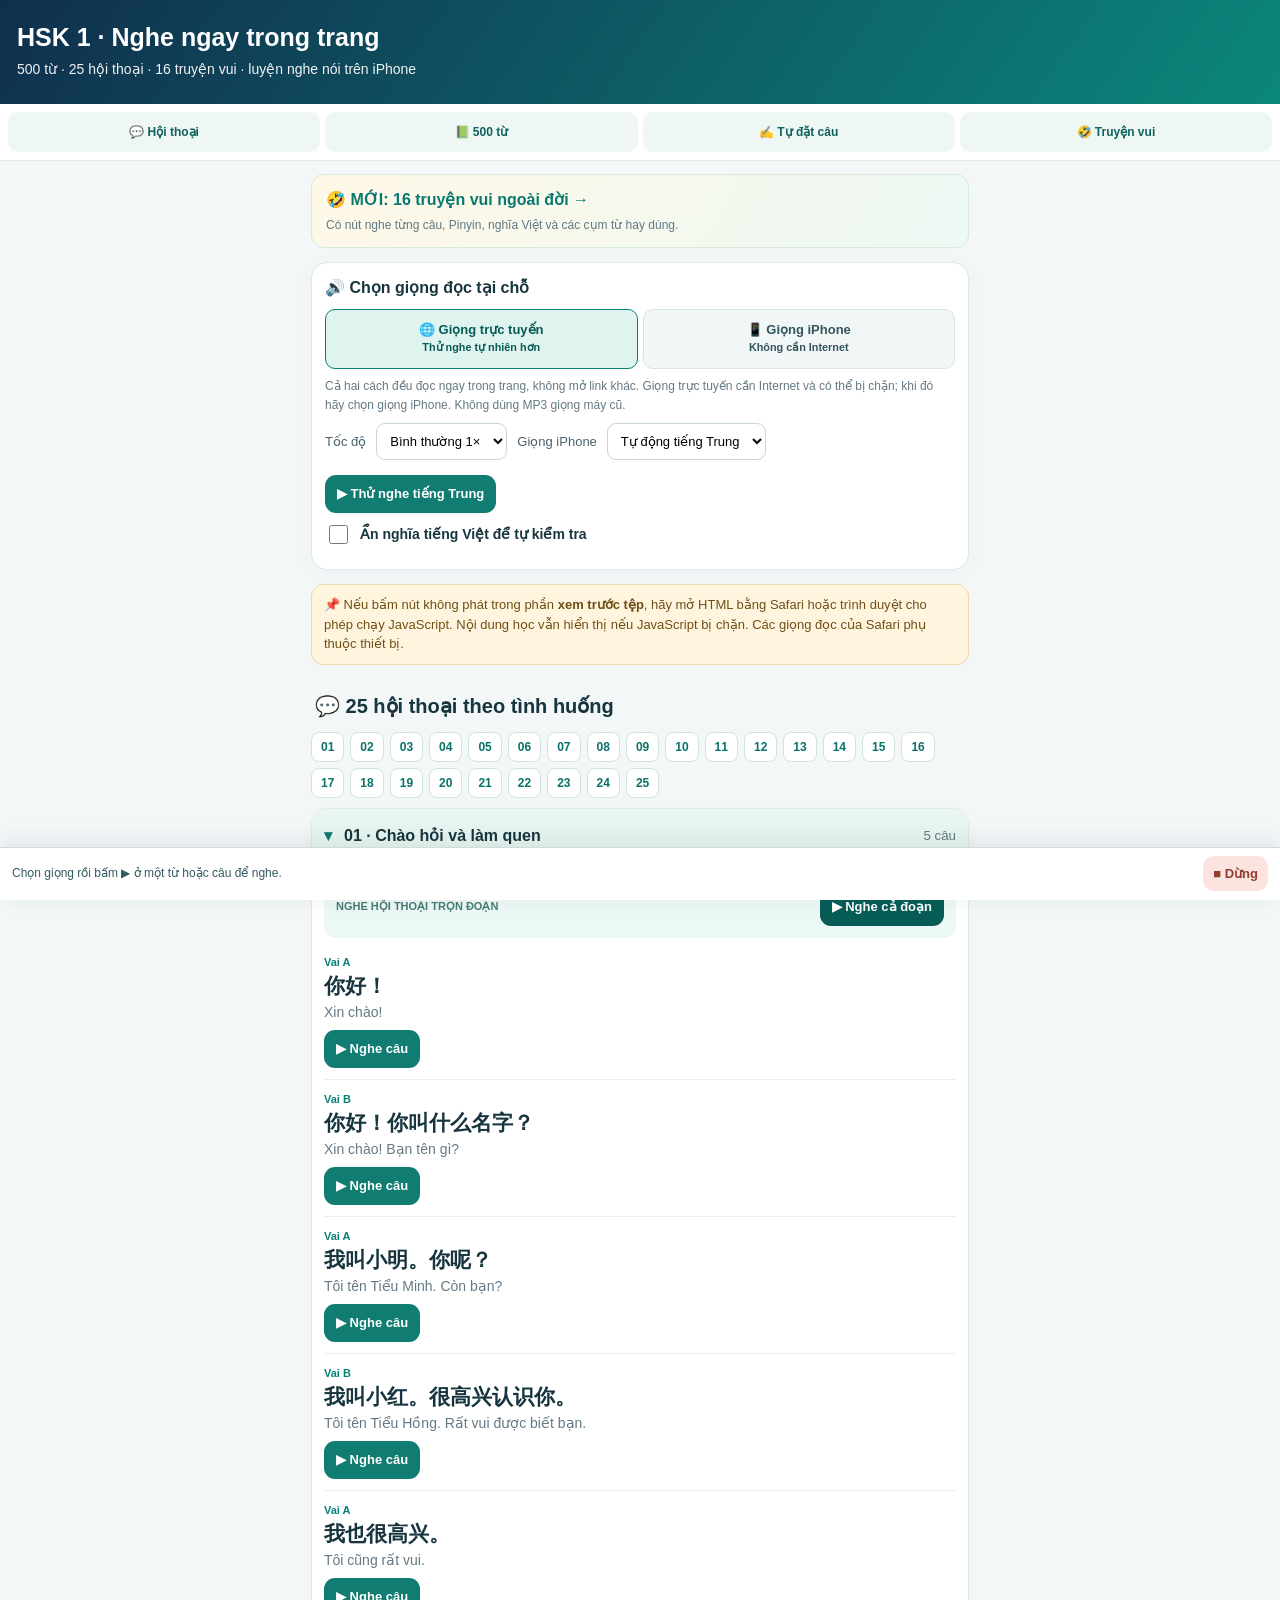
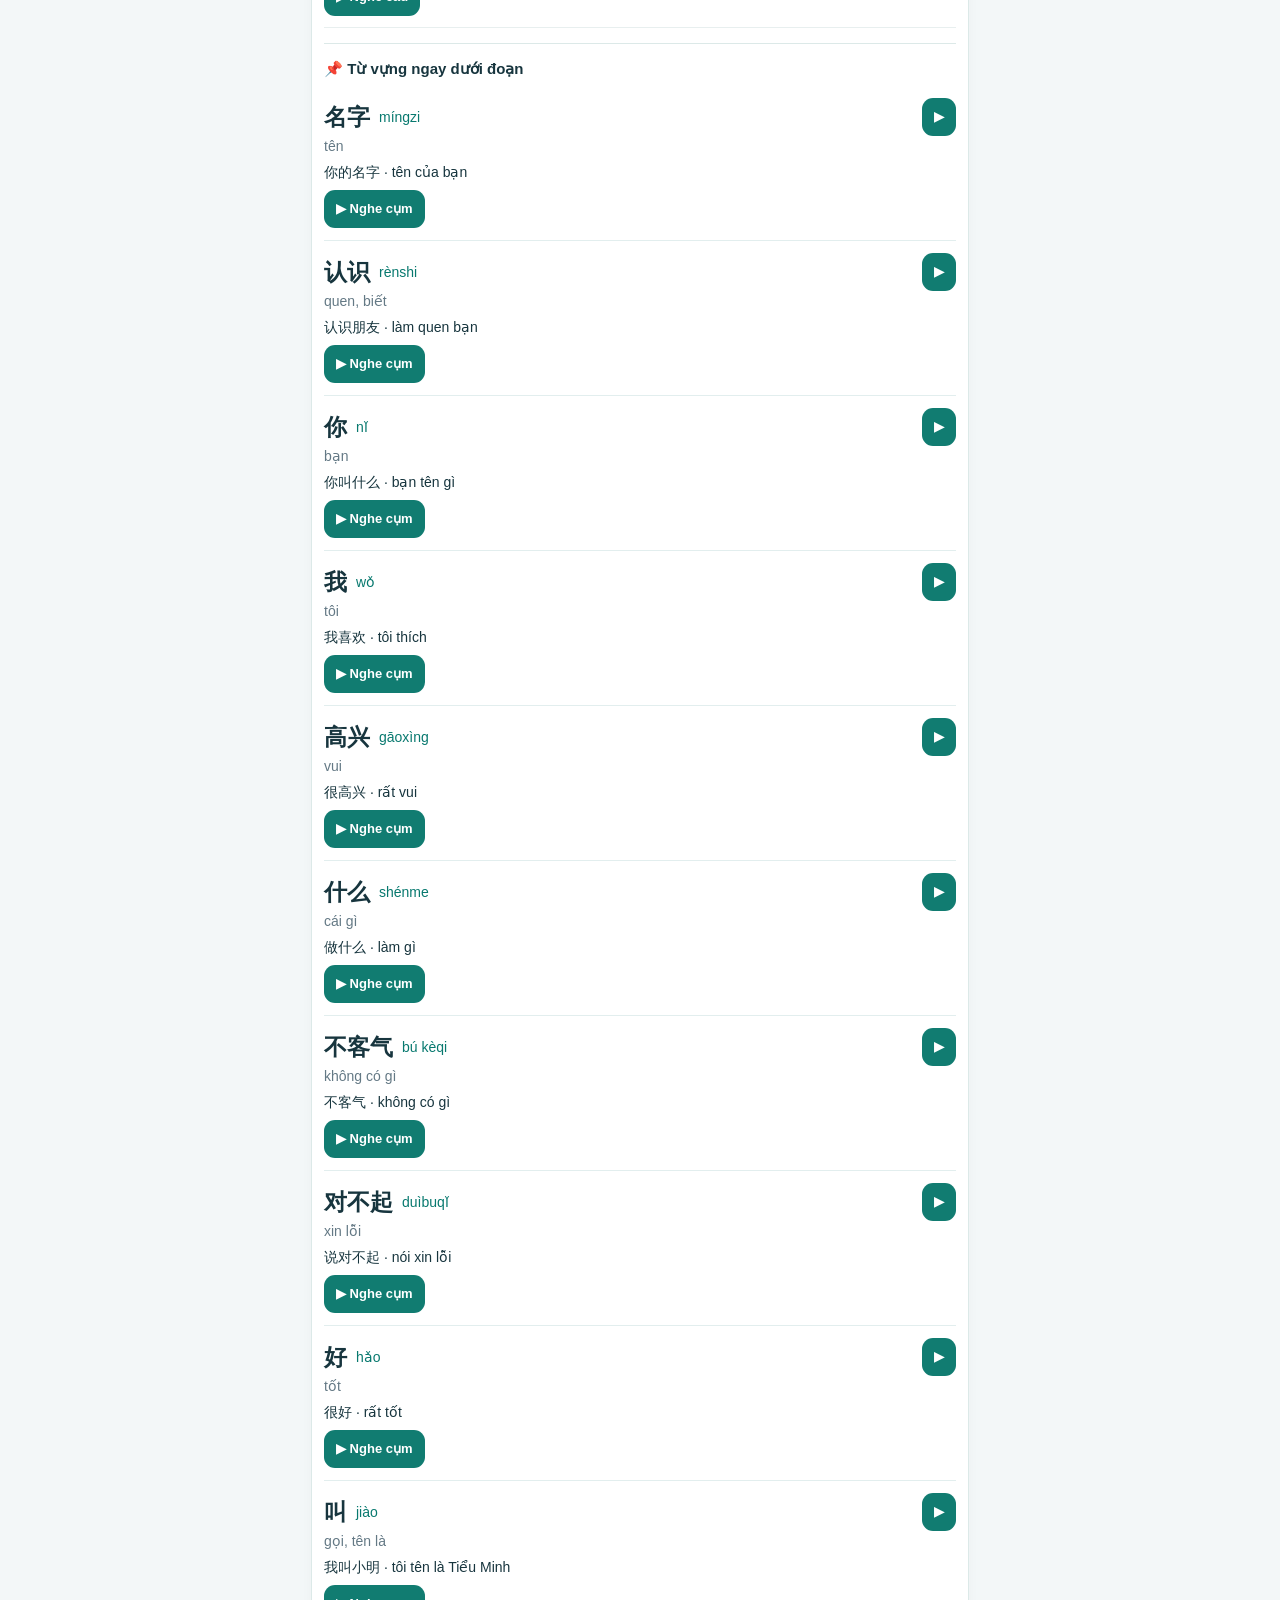
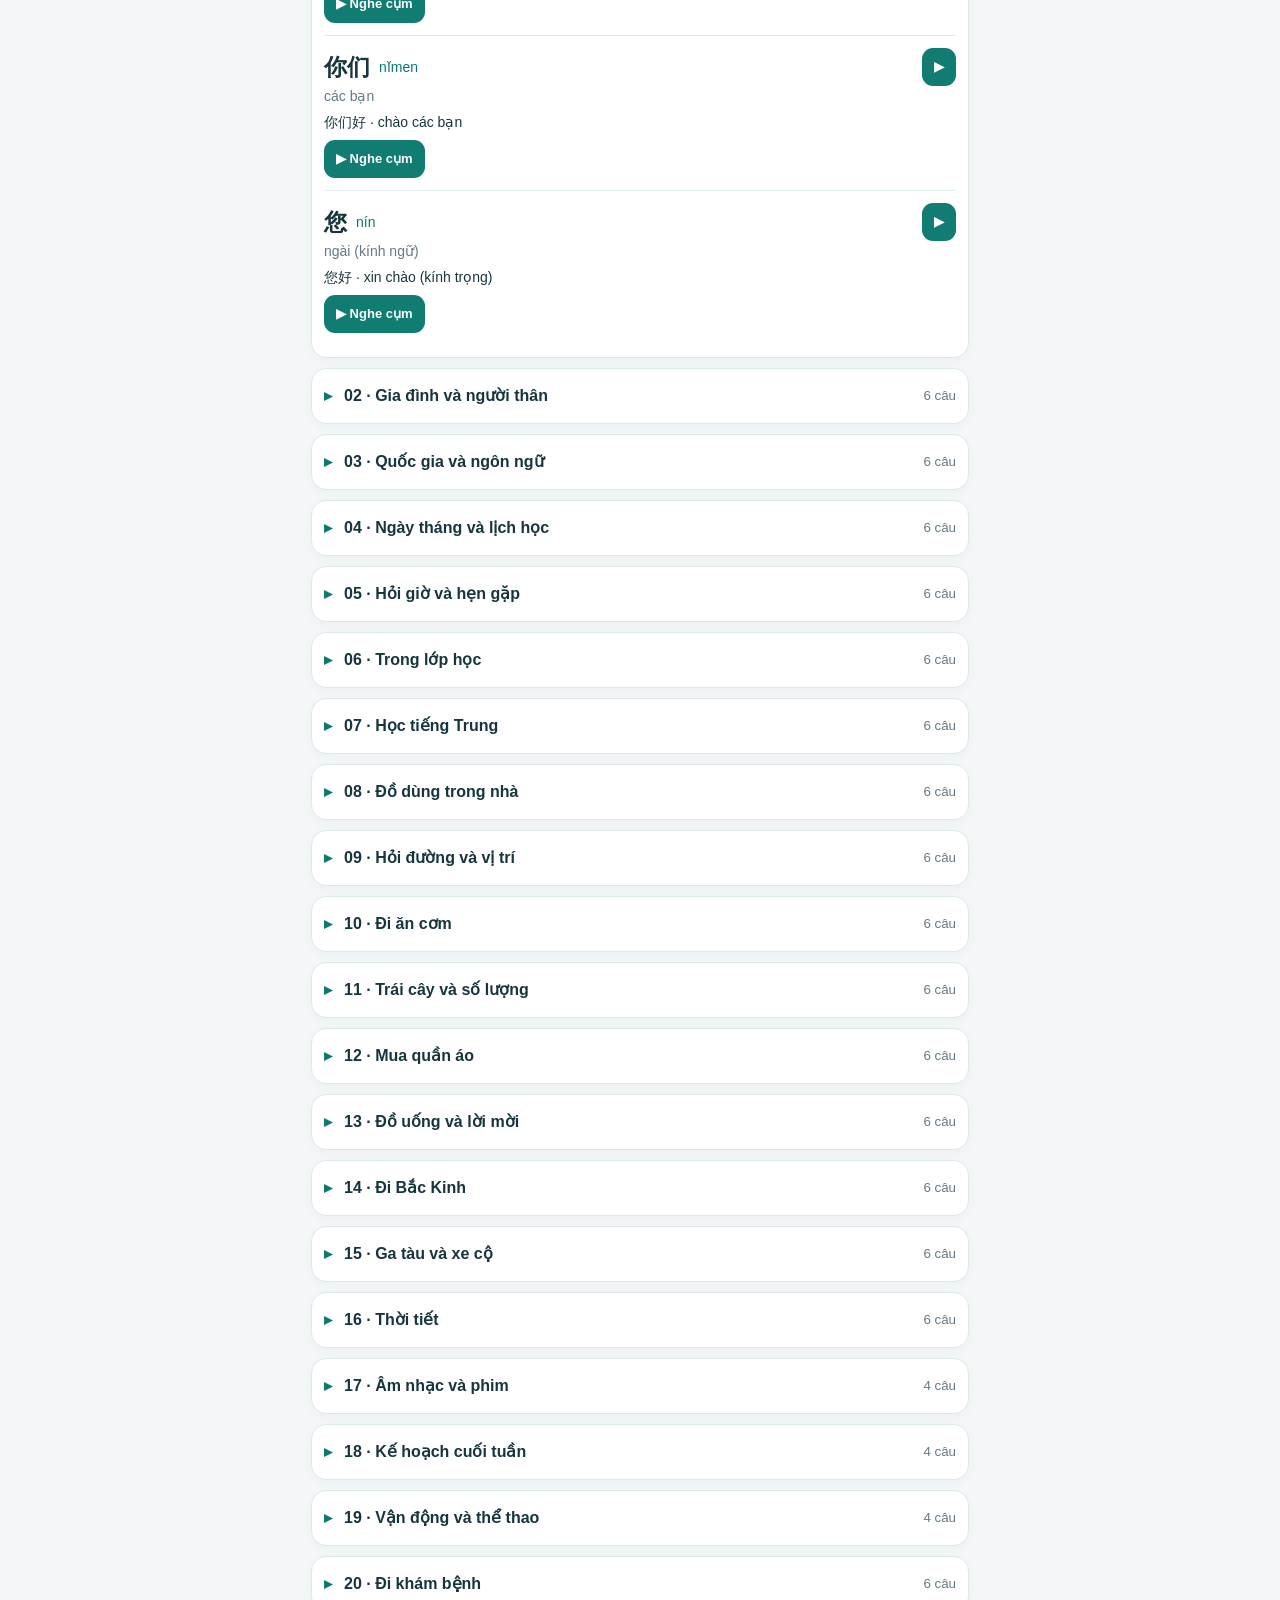
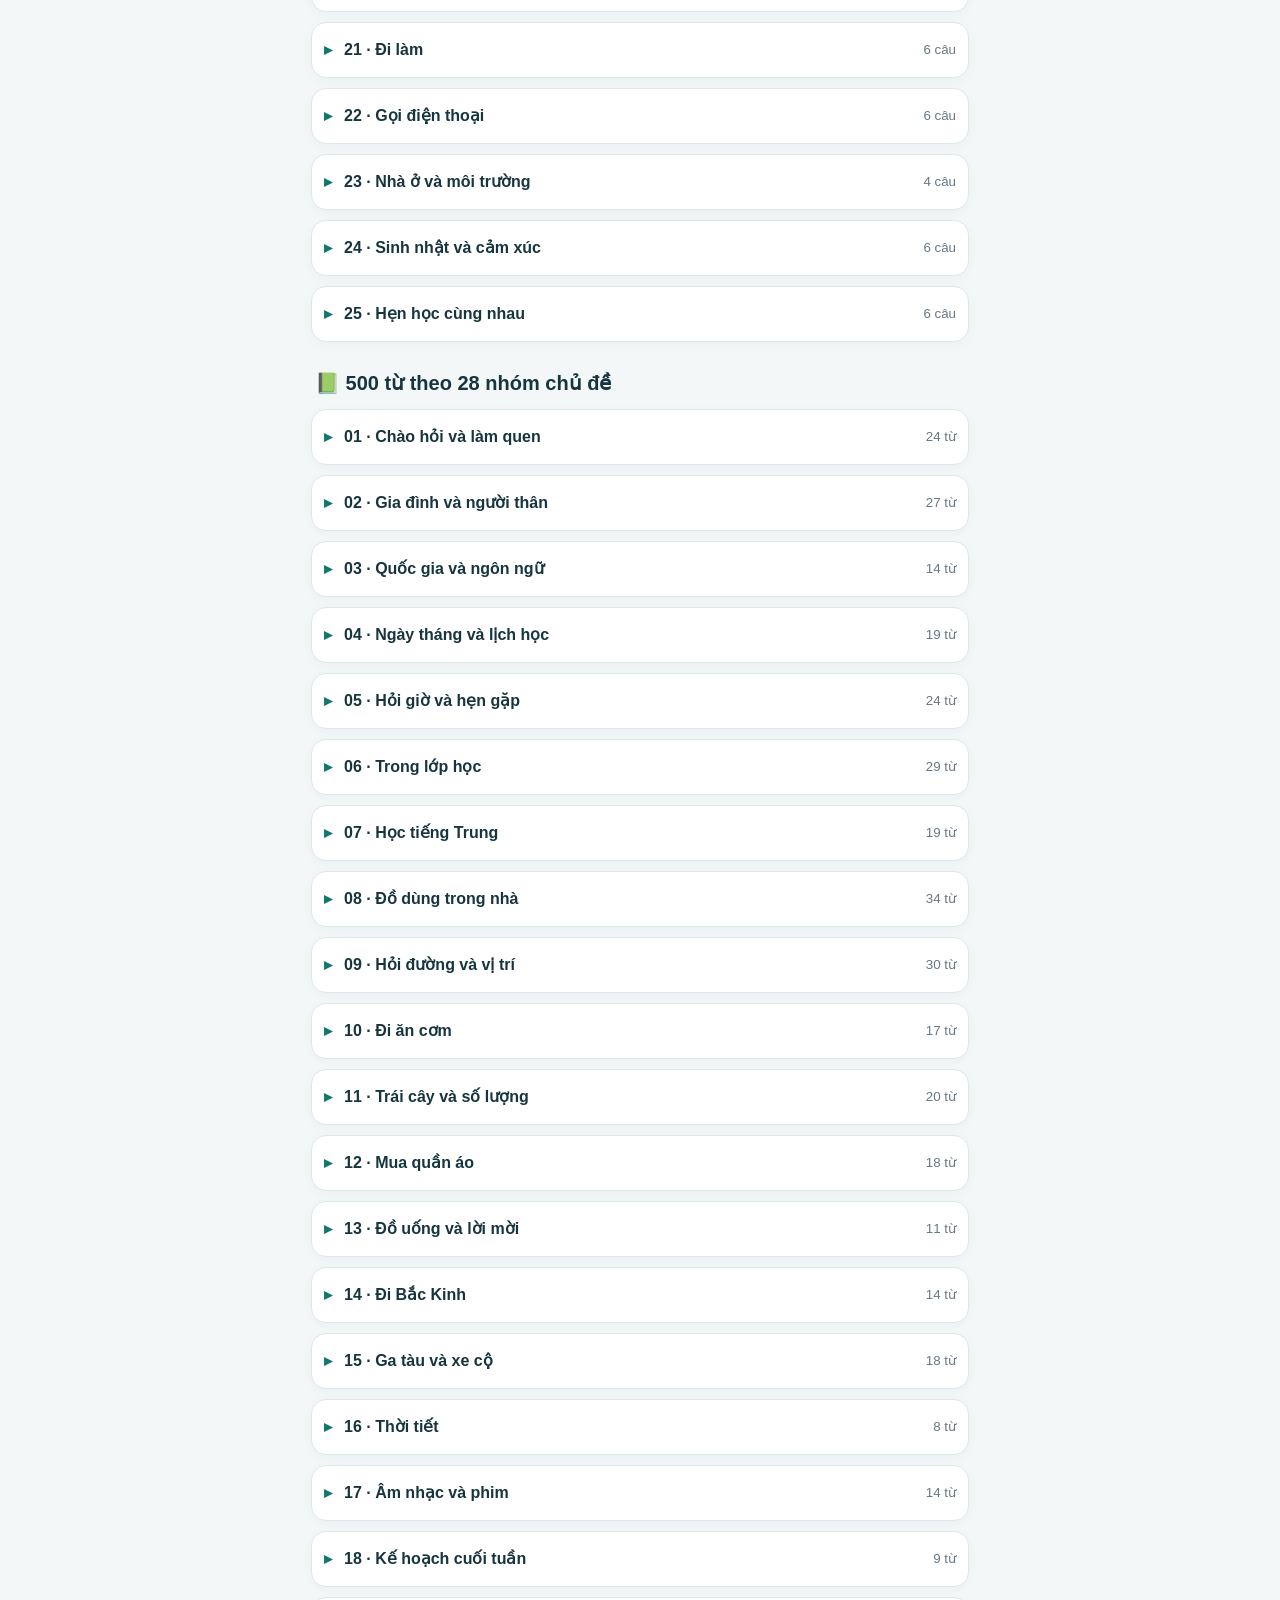
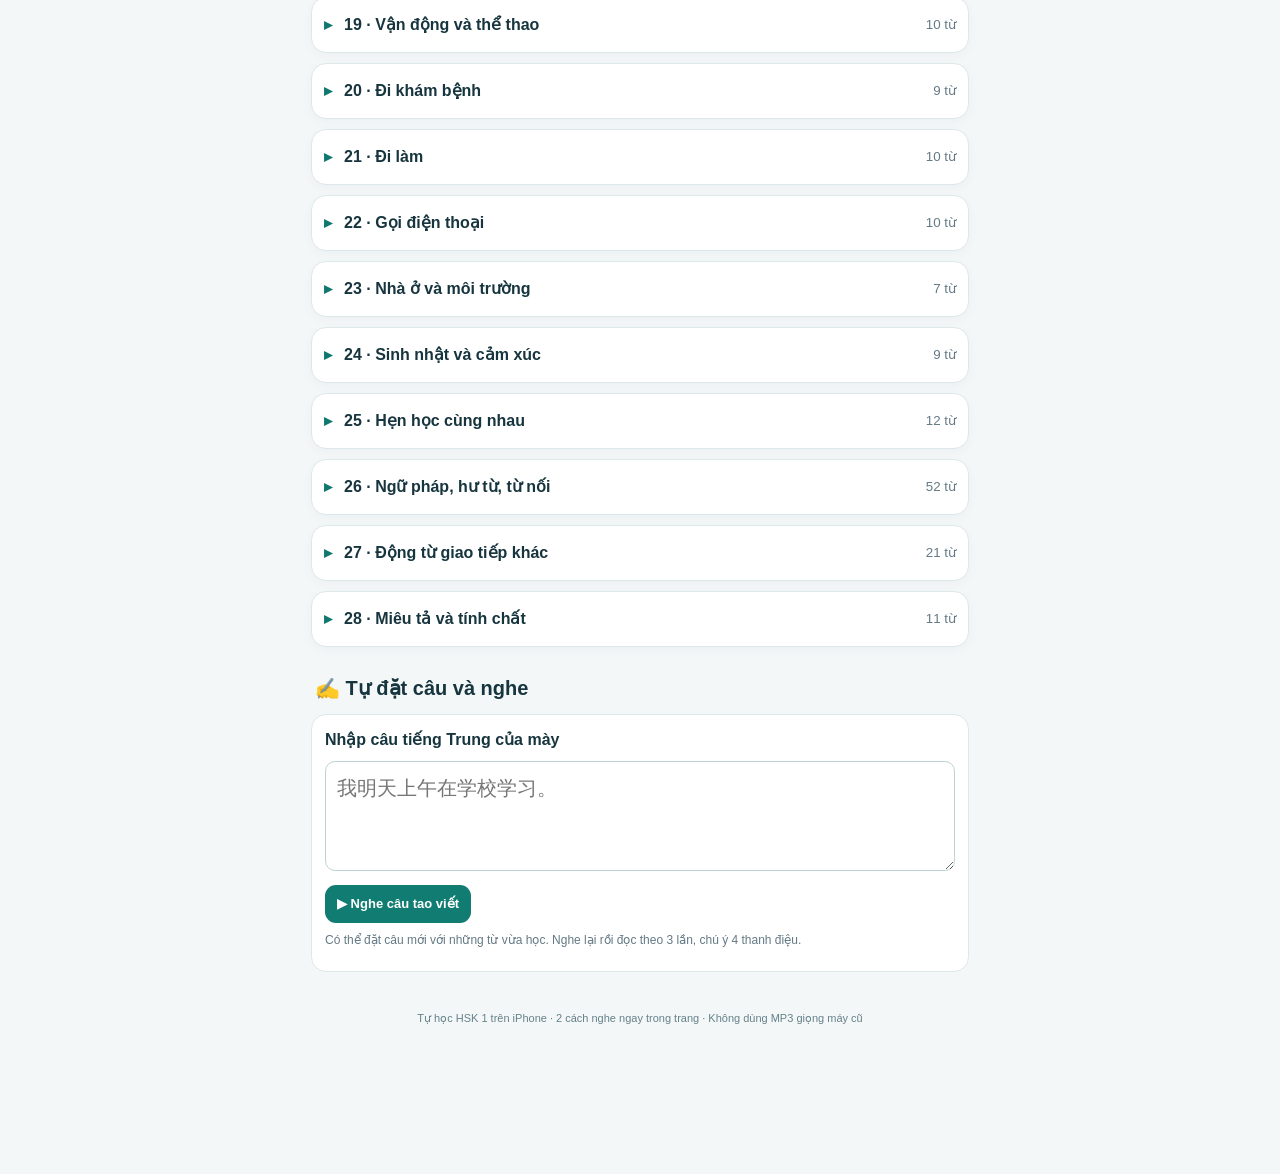
==== commit b8fc57c1: "Link 16 new everyday stories from main HSK learning page" ====
--- a/index.html
+++ b/index.html
@@ -1,7 +1,7 @@
 <!doctype html><html lang="vi"><head><meta charset="utf-8"><meta name="viewport" content="width=device-width,initial-scale=1,viewport-fit=cover"><meta name="color-scheme" content="light"><meta name="referrer" content="no-referrer"><title>HSK 1 – Nghe ngay trong trang · iPhone</title><style>
 :root{--bg:#f3f7f8;--ink:#17353e;--muted:#647985;--brand:#08796f;--line:#dce9e8;--soft:#e8f5f0}*{box-sizing:border-box}html{scroll-behavior:smooth}body{margin:0;background:var(--bg);font:16px/1.5 -apple-system,BlinkMacSystemFont,"Segoe UI",Arial,sans-serif;color:var(--ink)}header{background:linear-gradient(125deg,#102f4d,#0b877b);color:white;padding:22px 17px 24px}header h1{font-size:25px;line-height:1.25;margin:0 0 6px}header p{font-size:14px;opacity:.94;margin:0}.wrap{max-width:680px;margin:auto;padding:0 11px 110px}nav{position:sticky;top:0;z-index:20;background:#fff;display:flex;gap:5px;padding:8px;border-bottom:1px solid var(--line)}nav a{text-decoration:none;color:#0e635d;background:#eff7f5;border-radius:10px;flex:1;text-align:center;font-weight:750;font-size:12px;padding:11px 4px}
 .settings{border:1px solid var(--line);background:#fff;border-radius:16px;padding:13px;margin:14px 0;box-shadow:0 4px 20px #0b283308}.settings h2{font-size:16px;margin:0 0 9px}.modes{display:flex;gap:5px}.mode{flex:1;padding:12px 7px;border:1px solid #d8e5e5;background:#f1f6f6;color:#34565c;border-radius:10px;font-size:13px;font-weight:750;line-height:1.3}.mode.active{border-color:#098178;color:#075b57;background:#dff4ee}.help{color:var(--muted);font-size:12px;line-height:1.55;margin:8px 0}.row{display:flex;align-items:center;gap:10px;flex-wrap:wrap}.speed{margin:9px 0 0;font-size:13px;color:#47626d}select{font:inherit;font-size:13px;padding:9px;border:1px solid #c6d6d6;border-radius:9px;background:white;max-width:100%}.test{margin:8px 0 0}.notice{font-size:13px;background:#fff5df;border:1px solid #ead9b1;color:#704f16;border-radius:12px;padding:10px 12px;margin:10px 0 14px}h2.sectiontitle{font-size:20px;margin:26px 4px 11px;scroll-margin-top:70px}h3{font-size:15px;padding-top:14px;border-top:1px solid var(--line);margin:15px 0 6px}details{background:#fff;border-radius:15px;overflow:hidden;border:1px solid var(--line);margin:10px 0;box-shadow:0 3px 12px #07293908;scroll-margin-top:75px}summary{cursor:pointer;padding:15px 12px;font-weight:750;display:flex;align-items:center;justify-content:space-between;gap:8px;list-style:none}summary::before{content:'▸';color:#0e786f;margin-right:4px}details[open]>summary::before{content:'▾'}details[open]>summary{background:var(--soft);border-bottom:1px solid #cae5e0}summary span{flex:1}summary small{color:var(--muted);white-space:nowrap;font-weight:500}.inside{padding:12px}.all{display:flex;justify-content:space-between;gap:6px;align-items:center;padding:12px;background:#ecf8f5;border-radius:12px;margin-bottom:5px}.tiny{font-size:11px;font-weight:800;color:#477b76}.dialog{padding:11px 0;border-bottom:1px solid #e8efef}.speaker{color:#078178;font-size:11px;font-weight:800}.cn{font-size:21px;line-height:1.5;font-weight:700;overflow-wrap:anywhere}.meaning{color:var(--muted);font-size:14px}.listen{border:0;background:#117c71;color:white;border-radius:11px;padding:9px 12px;font-size:13px;line-height:1.2;font-weight:750;min-height:38px;cursor:pointer;margin-top:7px}.listen:active{opacity:.7}.listen.allplay{margin:0;background:#075d56;white-space:nowrap}.quick,.word{border-bottom:1px solid #e2eeee;padding:12px 0}.quick:last-child,.word:last-child{border:0}.quicktop{display:flex;align-items:center;gap:9px}.quicktop b{font-size:23px}.quicktop span,.pinyin{color:#08796f;font-size:14px}.quicktop .listen{margin:0 0 0 auto}.phr{font-size:14px;margin-top:5px}.wordheader{display:flex;align-items:center;gap:9px}.wordheader .listen{margin:0 0 0 auto}.root{font-size:25px;font-weight:800}.phrase,.sentence{display:grid;grid-template-columns:1fr auto;gap:3px 8px;margin-top:9px;padding:10px;border-radius:11px;background:#f2f7f6}.sentence{background:#f7f8fa}.phrase span,.sentence span{font-size:11px;font-weight:800;color:#68808a;grid-column:1/-1}.phrase b,.sentence b{font-size:17px;grid-column:1/-1}.phrase i,.sentence i{font-style:normal}.phrase .listen,.sentence .listen{grid-column:2;grid-row:3;margin:0;align-self:center}.phrase i,.sentence i{grid-column:1;grid-row:3}.own{background:white;border:1px solid var(--line);padding:13px;border-radius:15px;margin-bottom:20px}textarea{width:100%;font:20px/1.5 -apple-system,sans-serif;min-height:110px;padding:11px;border:1px solid #bdd5d2;border-radius:10px;margin-top:9px;resize:vertical}.hidden{display:none!important}.hidebox{display:flex;gap:9px;align-items:center;font-size:14px;padding:9px 0;font-weight:650}.hidebox input{height:19px;width:19px;accent-color:#0b786f}.hidevi .meaning{display:none!important}.chip{font-size:11px;padding:4px 7px;border-radius:6px;background:#e2f1eb;color:#0d7168}.status{position:fixed;bottom:0;left:0;right:0;z-index:70;background:#fff;border-top:1px solid #cfdcdb;padding:8px 12px max(9px,env(safe-area-inset-bottom));display:flex;align-items:center;gap:10px;box-shadow:0 -5px 23px #19393c18;max-height:112px}.status span{flex:1;font-size:12px;line-height:1.4;color:#345a62;overflow:hidden}.status button{border:0;border-radius:11px;background:#fbe3df;color:#913e31;padding:10px;font-size:13px;font-weight:700}.shortcuts{display:flex;flex-wrap:wrap;gap:6px;margin-bottom:9px}.shortcuts a{padding:5px 9px;border:1px solid #d0e4df;border-radius:8px;background:white;color:#0a7369;text-decoration:none;font-weight:700;font-size:12px}footer{text-align:center;color:#66818a;font-size:11px;padding:18px 0}@media(min-width:680px){.wrap{padding-bottom:130px}}
-</style></head><body><header><h1>HSK 1 · Nghe ngay trong trang</h1><p>500 từ · 25 hội thoại · nghe cả câu · luyện phản xạ ngay trên iPhone</p></header><nav><a href="#lessons">💬 Hội thoại</a><a href="#words">📗 500 từ</a><a href="#own">✍️ Tự đặt câu</a></nav><div class="wrap"><section class="settings"><h2>🔊 Chọn giọng đọc tại chỗ</h2><div class="modes"><button type="button" class="mode active" data-mode="online">🌐 Giọng trực tuyến<br><small>Thử nghe tự nhiên hơn</small></button><button type="button" class="mode" data-mode="device">📱 Giọng iPhone<br><small>Không cần Internet</small></button></div><p class="help">Cả hai cách đều đọc ngay trong trang, không mở link khác. Giọng trực tuyến cần Internet và có thể bị chặn; khi đó hãy chọn giọng iPhone. Không dùng MP3 giọng máy cũ.</p><div class="row speed"><label for="speed">Tốc độ</label><select id="speed"><option value="0.85">Chậm 0,85×</option><option selected value="1">Bình thường 1×</option><option value="1.15">Nhanh 1,15×</option></select><label for="voices">Giọng iPhone</label><select id="voices"><option value="">Tự động tiếng Trung</option></select></div><div class="test"><button type="button" class="listen " data-cn="你好！我正在学习中文。">▶ Thử nghe tiếng Trung</button></div><label class="hidebox"><input id="hidevi" type="checkbox"> Ẩn nghĩa tiếng Việt để tự kiểm tra</label></section><div class="notice">📌 Nếu bấm nút không phát trong phần <b>xem trước tệp</b>, hãy mở HTML bằng Safari hoặc trình duyệt cho phép chạy JavaScript. Nội dung học vẫn hiển thị nếu JavaScript bị chặn. Các giọng đọc của Safari phụ thuộc thiết bị.</div><section id="lessons"><h2 class="sectiontitle">💬 25 hội thoại theo tình huống</h2><div class="shortcuts"><a href="#lesson1">01</a><a href="#lesson2">02</a><a href="#lesson3">03</a><a href="#lesson4">04</a><a href="#lesson5">05</a><a href="#lesson6">06</a><a href="#lesson7">07</a><a href="#lesson8">08</a><a href="#lesson9">09</a><a href="#lesson10">10</a><a href="#lesson11">11</a><a href="#lesson12">12</a><a href="#lesson13">13</a><a href="#lesson14">14</a><a href="#lesson15">15</a><a href="#lesson16">16</a><a href="#lesson17">17</a><a href="#lesson18">18</a><a href="#lesson19">19</a><a href="#lesson20">20</a><a href="#lesson21">21</a><a href="#lesson22">22</a><a href="#lesson23">23</a><a href="#lesson24">24</a><a href="#lesson25">25</a></div><details class="lesson" open id="lesson1"><summary><span>01 · Chào hỏi và làm quen</span><small>5 câu</small></summary><div class="inside"><div class="all"><span class="tiny">NGHE HỘI THOẠI TRỌN ĐOẠN</span><button type="button" class="listen allplay" data-cn="你好！ 你好！你叫什么名字？ 我叫小明。你呢？ 我叫小红。很高兴认识你。 我也很高兴。">▶ Nghe cả đoạn</button></div><div class="dialog"><div class="speaker">Vai A</div><div class="cn">你好！</div><div class="meaning">Xin chào!</div><button type="button" class="listen " data-cn="你好！">▶ Nghe câu</button></div><div class="dialog"><div class="speaker">Vai B</div><div class="cn">你好！你叫什么名字？</div><div class="meaning">Xin chào! Bạn tên gì?</div><button type="button" class="listen " data-cn="你好！你叫什么名字？">▶ Nghe câu</button></div><div class="dialog"><div class="speaker">Vai A</div><div class="cn">我叫小明。你呢？</div><div class="meaning">Tôi tên Tiểu Minh. Còn bạn?</div><button type="button" class="listen " data-cn="我叫小明。你呢？">▶ Nghe câu</button></div><div class="dialog"><div class="speaker">Vai B</div><div class="cn">我叫小红。很高兴认识你。</div><div class="meaning">Tôi tên Tiểu Hồng. Rất vui được biết bạn.</div><button type="button" class="listen " data-cn="我叫小红。很高兴认识你。">▶ Nghe câu</button></div><div class="dialog"><div class="speaker">Vai A</div><div class="cn">我也很高兴。</div><div class="meaning">Tôi cũng rất vui.</div><button type="button" class="listen " data-cn="我也很高兴。">▶ Nghe câu</button></div><h3>📌 Từ vựng ngay dưới đoạn</h3><div class="quick"><div class="quicktop"><b>名字</b><span>míngzi</span><button type="button" class="listen " data-cn="名字">▶</button></div><div class="meaning">tên</div><div class="phr">你的名字 · tên của bạn</div><button type="button" class="listen " data-cn="你的名字">▶ Nghe cụm</button></div><div class="quick"><div class="quicktop"><b>认识</b><span>rènshi</span><button type="button" class="listen " data-cn="认识">▶</button></div><div class="meaning">quen, biết</div><div class="phr">认识朋友 · làm quen bạn</div><button type="button" class="listen " data-cn="认识朋友">▶ Nghe cụm</button></div><div class="quick"><div class="quicktop"><b>你</b><span>nǐ</span><button type="button" class="listen " data-cn="你">▶</button></div><div class="meaning">bạn</div><div class="phr">你叫什么 · bạn tên gì</div><button type="button" class="listen " data-cn="你叫什么">▶ Nghe cụm</button></div><div class="quick"><div class="quicktop"><b>我</b><span>wǒ</span><button type="button" class="listen " data-cn="我">▶</button></div><div class="meaning">tôi</div><div class="phr">我喜欢 · tôi thích</div><button type="button" class="listen " data-cn="我喜欢">▶ Nghe cụm</button></div><div class="quick"><div class="quicktop"><b>高兴</b><span>gāoxìng</span><button type="button" class="listen " data-cn="高兴">▶</button></div><div class="meaning">vui</div><div class="phr">很高兴 · rất vui</div><button type="button" class="listen " data-cn="很高兴">▶ Nghe cụm</button></div><div class="quick"><div class="quicktop"><b>什么</b><span>shénme</span><button type="button" class="listen " data-cn="什么">▶</button></div><div class="meaning">cái gì</div><div class="phr">做什么 · làm gì</div><button type="button" class="listen " data-cn="做什么">▶ Nghe cụm</button></div><div class="quick"><div class="quicktop"><b>不客气</b><span>bú kèqi</span><button type="button" class="listen " data-cn="不客气">▶</button></div><div class="meaning">không có gì</div><div class="phr">不客气 · không có gì</div><button type="button" class="listen " data-cn="不客气">▶ Nghe cụm</button></div><div class="quick"><div class="quicktop"><b>对不起</b><span>duìbuqǐ</span><button type="button" class="listen " data-cn="对不起">▶</button></div><div class="meaning">xin lỗi</div><div class="phr">说对不起 · nói xin lỗi</div><button type="button" class="listen " data-cn="说对不起">▶ Nghe cụm</button></div><div class="quick"><div class="quicktop"><b>好</b><span>hǎo</span><button type="button" class="listen " data-cn="好">▶</button></div><div class="meaning">tốt</div><div class="phr">很好 · rất tốt</div><button type="button" class="listen " data-cn="很好">▶ Nghe cụm</button></div><div class="quick"><div class="quicktop"><b>叫</b><span>jiào</span><button type="button" class="listen " data-cn="叫">▶</button></div><div class="meaning">gọi, tên là</div><div class="phr">我叫小明 · tôi tên là Tiểu Minh</div><button type="button" class="listen " data-cn="我叫小明">▶ Nghe cụm</button></div><div class="quick"><div class="quicktop"><b>你们</b><span>nǐmen</span><button type="button" class="listen " data-cn="你们">▶</button></div><div class="meaning">các bạn</div><div class="phr">你们好 · chào các bạn</div><button type="button" class="listen " data-cn="你们好">▶ Nghe cụm</button></div><div class="quick"><div class="quicktop"><b>您</b><span>nín</span><button type="button" class="listen " data-cn="您">▶</button></div><div class="meaning">ngài (kính ngữ)</div><div class="phr">您好 · xin chào (kính trọng)</div><button type="button" class="listen " data-cn="您好">▶ Nghe cụm</button></div></div></details><details class="lesson"  id="lesson2"><summary><span>02 · Gia đình và người thân</span><small>6 câu</small></summary><div class="inside"><div class="all"><span class="tiny">NGHE HỘI THOẠI TRỌN ĐOẠN</span><button type="button" class="listen allplay" data-cn="你家有几口人？ 我家有四口人。 你有哥哥吗？ 没有，我有一个弟弟。 你爸爸做什么工作？ 他是老师。">▶ Nghe cả đoạn</button></div><div class="dialog"><div class="speaker">Vai A</div><div class="cn">你家有几口人？</div><div class="meaning">Nhà bạn có mấy người?</div><button type="button" class="listen " data-cn="你家有几口人？">▶ Nghe câu</button></div><div class="dialog"><div class="speaker">Vai B</div><div class="cn">我家有四口人。</div><div class="meaning">Nhà tôi có bốn người.</div><button type="button" class="listen " data-cn="我家有四口人。">▶ Nghe câu</button></div><div class="dialog"><div class="speaker">Vai A</div><div class="cn">你有哥哥吗？</div><div class="meaning">Bạn có anh trai không?</div><button type="button" class="listen " data-cn="你有哥哥吗？">▶ Nghe câu</button></div><div class="dialog"><div class="speaker">Vai B</div><div class="cn">没有，我有一个弟弟。</div><div class="meaning">Không, tôi có một em trai.</div><button type="button" class="listen " data-cn="没有，我有一个弟弟。">▶ Nghe câu</button></div><div class="dialog"><div class="speaker">Vai A</div><div class="cn">你爸爸做什么工作？</div><div class="meaning">Bố bạn làm nghề gì?</div><button type="button" class="listen " data-cn="你爸爸做什么工作？">▶ Nghe câu</button></div><div class="dialog"><div class="speaker">Vai B</div><div class="cn">他是老师。</div><div class="meaning">Ông ấy là giáo viên.</div><button type="button" class="listen " data-cn="他是老师。">▶ Nghe câu</button></div><h3>📌 Từ vựng ngay dưới đoạn</h3><div class="quick"><div class="quicktop"><b>家</b><span>jiā</span><button type="button" class="listen " data-cn="家">▶</button></div><div class="meaning">nhà</div><div class="phr">回家 · về nhà</div><button type="button" class="listen " data-cn="回家">▶ Nghe cụm</button></div><div class="quick"><div class="quicktop"><b>爸爸</b><span>bàba｜bà</span><button type="button" class="listen " data-cn="爸爸">▶</button></div><div class="meaning">bố</div><div class="phr">我爸爸 · bố tôi</div><button type="button" class="listen " data-cn="我爸爸">▶ Nghe cụm</button></div><div class="quick"><div class="quicktop"><b>弟弟</b><span>dìdi｜dì</span><button type="button" class="listen " data-cn="弟弟">▶</button></div><div class="meaning">em trai</div><div class="phr">我弟弟 · em trai tôi</div><button type="button" class="listen " data-cn="我弟弟">▶ Nghe cụm</button></div><div class="quick"><div class="quicktop"><b>哥哥</b><span>gēge｜gē</span><button type="button" class="listen " data-cn="哥哥">▶</button></div><div class="meaning">anh trai</div><div class="phr">我哥哥 · anh trai tôi</div><button type="button" class="listen " data-cn="我哥哥">▶ Nghe cụm</button></div><div class="quick"><div class="quicktop"><b>工作</b><span>gōngzuò</span><button type="button" class="listen " data-cn="工作">▶</button></div><div class="meaning">làm việc; công việc</div><div class="phr">在医院工作 · làm việc ở bệnh viện</div><button type="button" class="listen " data-cn="在医院工作">▶ Nghe cụm</button></div><div class="quick"><div class="quicktop"><b>老师</b><span>lǎoshī</span><button type="button" class="listen " data-cn="老师">▶</button></div><div class="meaning">giáo viên</div><div class="phr">汉语老师 · giáo viên tiếng Trung</div><button type="button" class="listen " data-cn="汉语老师">▶ Nghe cụm</button></div><div class="quick"><div class="quicktop"><b>没有</b><span>méiyǒu</span><button type="button" class="listen " data-cn="没有">▶</button></div><div class="meaning">không có</div><div class="phr">没有时间 · không có thời gian</div><button type="button" class="listen " data-cn="没有时间">▶ Nghe cụm</button></div><div class="quick"><div class="quicktop"><b>什么</b><span>shénme</span><button type="button" class="listen " data-cn="什么">▶</button></div><div class="meaning">cái gì</div><div class="phr">做什么 · làm gì</div><button type="button" class="listen " data-cn="做什么">▶ Nghe cụm</button></div><div class="quick"><div class="quicktop"><b>爱</b><span>ài</span><button type="button" class="listen " data-cn="爱">▶</button></div><div class="meaning">yêu</div><div class="phr">爱妈妈 · yêu mẹ</div><button type="button" class="listen " data-cn="爱妈妈">▶ Nghe cụm</button></div><div class="quick"><div class="quicktop"><b>儿子</b><span>érzi</span><button type="button" class="listen " data-cn="儿子">▶</button></div><div class="meaning">con trai</div><div class="phr">我的儿子 · con trai tôi</div><button type="button" class="listen " data-cn="我的儿子">▶ Nghe cụm</button></div><div class="quick"><div class="quicktop"><b>孩子</b><span>háizi</span><button type="button" class="listen " data-cn="孩子">▶</button></div><div class="meaning">đứa trẻ</div><div class="phr">两个孩子 · hai đứa trẻ</div><button type="button" class="listen " data-cn="两个孩子">▶ Nghe cụm</button></div><div class="quick"><div class="quicktop"><b>姐姐</b><span>jiějie｜jiě</span><button type="button" class="listen " data-cn="姐姐">▶</button></div><div class="meaning">chị gái</div><div class="phr">我姐姐 · chị gái tôi</div><button type="button" class="listen " data-cn="我姐姐">▶ Nghe cụm</button></div></div></details><details class="lesson"  id="lesson3"><summary><span>03 · Quốc gia và ngôn ngữ</span><small>6 câu</small></summary><div class="inside"><div class="all"><span class="tiny">NGHE HỘI THOẠI TRỌN ĐOẠN</span><button type="button" class="listen allplay" data-cn="你是哪国人？ 我是越南人。 你会说汉语吗？ 我会说一点儿汉语。 你想去中国吗？ 我想去北京。">▶ Nghe cả đoạn</button></div><div class="dialog"><div class="speaker">Vai A</div><div class="cn">你是哪国人？</div><div class="meaning">Bạn là người nước nào?</div><button type="button" class="listen " data-cn="你是哪国人？">▶ Nghe câu</button></div><div class="dialog"><div class="speaker">Vai B</div><div class="cn">我是越南人。</div><div class="meaning">Tôi là người Việt Nam.</div><button type="button" class="listen " data-cn="我是越南人。">▶ Nghe câu</button></div><div class="dialog"><div class="speaker">Vai A</div><div class="cn">你会说汉语吗？</div><div class="meaning">Bạn biết nói tiếng Trung không?</div><button type="button" class="listen " data-cn="你会说汉语吗？">▶ Nghe câu</button></div><div class="dialog"><div class="speaker">Vai B</div><div class="cn">我会说一点儿汉语。</div><div class="meaning">Tôi biết nói một chút tiếng Trung.</div><button type="button" class="listen " data-cn="我会说一点儿汉语。">▶ Nghe câu</button></div><div class="dialog"><div class="speaker">Vai A</div><div class="cn">你想去中国吗？</div><div class="meaning">Bạn muốn đến Trung Quốc không?</div><button type="button" class="listen " data-cn="你想去中国吗？">▶ Nghe câu</button></div><div class="dialog"><div class="speaker">Vai B</div><div class="cn">我想去北京。</div><div class="meaning">Tôi muốn đến Bắc Kinh.</div><button type="button" class="listen " data-cn="我想去北京。">▶ Nghe câu</button></div><h3>📌 Từ vựng ngay dưới đoạn</h3><div class="quick"><div class="quicktop"><b>北京</b><span>Běijīng</span><button type="button" class="listen " data-cn="北京">▶</button></div><div class="meaning">Bắc Kinh</div><div class="phr">去北京 · đi Bắc Kinh</div><button type="button" class="listen " data-cn="去北京">▶ Nghe cụm</button></div><div class="quick"><div class="quicktop"><b>汉语</b><span>Hànyǔ</span><button type="button" class="listen " data-cn="汉语">▶</button></div><div class="meaning">tiếng Trung</div><div class="phr">学汉语 · học tiếng Trung</div><button type="button" class="listen " data-cn="学汉语">▶ Nghe cụm</button></div><div class="quick"><div class="quicktop"><b>中国</b><span>Zhōngguó</span><button type="button" class="listen " data-cn="中国">▶</button></div><div class="meaning">Trung Quốc</div><div class="phr">去中国 · đi Trung Quốc</div><button type="button" class="listen " data-cn="去中国">▶ Nghe cụm</button></div><div class="quick"><div class="quicktop"><b>一点儿</b><span>yìdiǎnr</span><button type="button" class="listen " data-cn="一点儿">▶</button></div><div class="meaning">một ít</div><div class="phr">一点儿水 · một ít nước</div><button type="button" class="listen " data-cn="一点儿水">▶ Nghe cụm</button></div><div class="quick"><div class="quicktop"><b>国</b><span>guó</span><button type="button" class="listen " data-cn="国">▶</button></div><div class="meaning">quốc gia</div><div class="phr">中国 · Trung Quốc</div><button type="button" class="listen " data-cn="中国">▶ Nghe cụm</button></div><div class="quick"><div class="quicktop"><b>国家</b><span>guójiā</span><button type="button" class="listen " data-cn="国家">▶</button></div><div class="meaning">đất nước</div><div class="phr">哪个国家 · quốc gia nào</div><button type="button" class="listen " data-cn="哪个国家">▶ Nghe cụm</button></div><div class="quick"><div class="quicktop"><b>国外</b><span>guówài</span><button type="button" class="listen " data-cn="国外">▶</button></div><div class="meaning">nước ngoài</div><div class="phr">去国外 · ra nước ngoài</div><button type="button" class="listen " data-cn="去国外">▶ Nghe cụm</button></div><div class="quick"><div class="quicktop"><b>会</b><span>huì</span><button type="button" class="listen " data-cn="会">▶</button></div><div class="meaning">biết, sẽ</div><div class="phr">会说中文 · biết nói tiếng Trung</div><button type="button" class="listen " data-cn="会说中文">▶ Nghe cụm</button></div><div class="quick"><div class="quicktop"><b>人</b><span>rén</span><button type="button" class="listen " data-cn="人">▶</button></div><div class="meaning">người</div><div class="phr">中国人 · người Trung Quốc</div><button type="button" class="listen " data-cn="中国人">▶ Nghe cụm</button></div><div class="quick"><div class="quicktop"><b>说</b><span>shuō</span><button type="button" class="listen " data-cn="说">▶</button></div><div class="meaning">nói</div><div class="phr">说汉语 · nói tiếng Trung</div><button type="button" class="listen " data-cn="说汉语">▶ Nghe cụm</button></div><div class="quick"><div class="quicktop"><b>说话</b><span>shuōhuà</span><button type="button" class="listen " data-cn="说话">▶</button></div><div class="meaning">trò chuyện</div><div class="phr">不说话 · không nói chuyện</div><button type="button" class="listen " data-cn="不说话">▶ Nghe cụm</button></div><div class="quick"><div class="quicktop"><b>学</b><span>xué</span><button type="button" class="listen " data-cn="学">▶</button></div><div class="meaning">học</div><div class="phr">学中文 · học tiếng Trung</div><button type="button" class="listen " data-cn="学中文">▶ Nghe cụm</button></div></div></details><details class="lesson"  id="lesson4"><summary><span>04 · Ngày tháng và lịch học</span><small>6 câu</small></summary><div class="inside"><div class="all"><span class="tiny">NGHE HỘI THOẠI TRỌN ĐOẠN</span><button type="button" class="listen allplay" data-cn="今天几月几号？ 今天十月二十九号。 明天星期几？ 明天星期五。 明天你上学吗？ 我上午上课。">▶ Nghe cả đoạn</button></div><div class="dialog"><div class="speaker">Vai A</div><div class="cn">今天几月几号？</div><div class="meaning">Hôm nay là ngày mấy tháng mấy?</div><button type="button" class="listen " data-cn="今天几月几号？">▶ Nghe câu</button></div><div class="dialog"><div class="speaker">Vai B</div><div class="cn">今天十月二十九号。</div><div class="meaning">Hôm nay là 29 tháng 10.</div><button type="button" class="listen " data-cn="今天十月二十九号。">▶ Nghe câu</button></div><div class="dialog"><div class="speaker">Vai A</div><div class="cn">明天星期几？</div><div class="meaning">Ngày mai là thứ mấy?</div><button type="button" class="listen " data-cn="明天星期几？">▶ Nghe câu</button></div><div class="dialog"><div class="speaker">Vai B</div><div class="cn">明天星期五。</div><div class="meaning">Ngày mai là thứ Sáu.</div><button type="button" class="listen " data-cn="明天星期五。">▶ Nghe câu</button></div><div class="dialog"><div class="speaker">Vai A</div><div class="cn">明天你上学吗？</div><div class="meaning">Ngày mai bạn đi học không?</div><button type="button" class="listen " data-cn="明天你上学吗？">▶ Nghe câu</button></div><div class="dialog"><div class="speaker">Vai B</div><div class="cn">我上午上课。</div><div class="meaning">Tôi có giờ học buổi sáng.</div><button type="button" class="listen " data-cn="我上午上课。">▶ Nghe câu</button></div><h3>📌 Từ vựng ngay dưới đoạn</h3><div class="quick"><div class="quicktop"><b>今天</b><span>jīntiān</span><button type="button" class="listen " data-cn="今天">▶</button></div><div class="meaning">hôm nay</div><div class="phr">今天下午 · chiều nay</div><button type="button" class="listen " data-cn="今天下午">▶ Nghe cụm</button></div><div class="quick"><div class="quicktop"><b>明天</b><span>míngtiān</span><button type="button" class="listen " data-cn="明天">▶</button></div><div class="meaning">ngày mai</div><div class="phr">明天见 · gặp ngày mai</div><button type="button" class="listen " data-cn="明天见">▶ Nghe cụm</button></div><div class="quick"><div class="quicktop"><b>上课</b><span>shàngkè</span><button type="button" class="listen " data-cn="上课">▶</button></div><div class="meaning">lên lớp</div><div class="phr">去上课 · đi học tiết</div><button type="button" class="listen " data-cn="去上课">▶ Nghe cụm</button></div><div class="quick"><div class="quicktop"><b>上午</b><span>shàngwǔ</span><button type="button" class="listen " data-cn="上午">▶</button></div><div class="meaning">buổi sáng</div><div class="phr">明天上午 · sáng mai</div><button type="button" class="listen " data-cn="明天上午">▶ Nghe cụm</button></div><div class="quick"><div class="quicktop"><b>上学</b><span>shàngxué</span><button type="button" class="listen " data-cn="上学">▶</button></div><div class="meaning">đi học</div><div class="phr">上学迟到 · đi học muộn</div><button type="button" class="listen " data-cn="上学迟到">▶ Nghe cụm</button></div><div class="quick"><div class="quicktop"><b>星期</b><span>xīngqī</span><button type="button" class="listen " data-cn="星期">▶</button></div><div class="meaning">tuần, thứ</div><div class="phr">这个星期 · tuần này</div><button type="button" class="listen " data-cn="这个星期">▶ Nghe cụm</button></div><div class="quick"><div class="quicktop"><b>号</b><span>hào</span><button type="button" class="listen " data-cn="号">▶</button></div><div class="meaning">ngày (trong tháng)</div><div class="phr">几号 · ngày mấy</div><button type="button" class="listen " data-cn="几号">▶ Nghe cụm</button></div><div class="quick"><div class="quicktop"><b>今年</b><span>jīnnián</span><button type="button" class="listen " data-cn="今年">▶</button></div><div class="meaning">năm nay</div><div class="phr">今年二十岁 · năm nay hai mươi tuổi</div><button type="button" class="listen " data-cn="今年二十岁">▶ Nghe cụm</button></div><div class="quick"><div class="quicktop"><b>年</b><span>nián</span><button type="button" class="listen " data-cn="年">▶</button></div><div class="meaning">năm</div><div class="phr">今年 · năm nay</div><button type="button" class="listen " data-cn="今年">▶ Nghe cụm</button></div><div class="quick"><div class="quicktop"><b>去年</b><span>qùnián</span><button type="button" class="listen " data-cn="去年">▶</button></div><div class="meaning">năm ngoái</div><div class="phr">去年夏天 · mùa hè năm ngoái</div><button type="button" class="listen " data-cn="去年夏天">▶ Nghe cụm</button></div><div class="quick"><div class="quicktop"><b>日</b><span>rì</span><button type="button" class="listen " data-cn="日">▶</button></div><div class="meaning">ngày</div><div class="phr">十月一日 · ngày 1 tháng 10</div><button type="button" class="listen " data-cn="十月一日">▶ Nghe cụm</button></div><div class="quick"><div class="quicktop"><b>日期</b><span>rìqī</span><button type="button" class="listen " data-cn="日期">▶</button></div><div class="meaning">ngày tháng</div><div class="phr">今天的日期 · ngày tháng hôm nay</div><button type="button" class="listen " data-cn="今天的日期">▶ Nghe cụm</button></div></div></details><details class="lesson"  id="lesson5"><summary><span>05 · Hỏi giờ và hẹn gặp</span><small>6 câu</small></summary><div class="inside"><div class="all"><span class="tiny">NGHE HỘI THOẠI TRỌN ĐOẠN</span><button type="button" class="listen allplay" data-cn="现在几点？ 现在八点半。 你几点吃早饭？ 我早上七点吃早饭。 下午几点回家？ 下午五点回家。">▶ Nghe cả đoạn</button></div><div class="dialog"><div class="speaker">Vai A</div><div class="cn">现在几点？</div><div class="meaning">Bây giờ là mấy giờ?</div><button type="button" class="listen " data-cn="现在几点？">▶ Nghe câu</button></div><div class="dialog"><div class="speaker">Vai B</div><div class="cn">现在八点半。</div><div class="meaning">Bây giờ là tám giờ rưỡi.</div><button type="button" class="listen " data-cn="现在八点半。">▶ Nghe câu</button></div><div class="dialog"><div class="speaker">Vai A</div><div class="cn">你几点吃早饭？</div><div class="meaning">Bạn ăn sáng lúc mấy giờ?</div><button type="button" class="listen " data-cn="你几点吃早饭？">▶ Nghe câu</button></div><div class="dialog"><div class="speaker">Vai B</div><div class="cn">我早上七点吃早饭。</div><div class="meaning">Tôi ăn sáng lúc bảy giờ.</div><button type="button" class="listen " data-cn="我早上七点吃早饭。">▶ Nghe câu</button></div><div class="dialog"><div class="speaker">Vai A</div><div class="cn">下午几点回家？</div><div class="meaning">Chiều bạn về nhà lúc mấy giờ?</div><button type="button" class="listen " data-cn="下午几点回家？">▶ Nghe câu</button></div><div class="dialog"><div class="speaker">Vai B</div><div class="cn">下午五点回家。</div><div class="meaning">Chiều năm giờ tôi về nhà.</div><button type="button" class="listen " data-cn="下午五点回家。">▶ Nghe câu</button></div><h3>📌 Từ vựng ngay dưới đoạn</h3><div class="quick"><div class="quicktop"><b>下午</b><span>xiàwǔ</span><button type="button" class="listen " data-cn="下午">▶</button></div><div class="meaning">buổi chiều</div><div class="phr">明天下午 · chiều mai</div><button type="button" class="listen " data-cn="明天下午">▶ Nghe cụm</button></div><div class="quick"><div class="quicktop"><b>现在</b><span>xiànzài</span><button type="button" class="listen " data-cn="现在">▶</button></div><div class="meaning">bây giờ</div><div class="phr">现在几点 · bây giờ mấy giờ</div><button type="button" class="listen " data-cn="现在几点">▶ Nghe cụm</button></div><div class="quick"><div class="quicktop"><b>早饭</b><span>zǎofàn</span><button type="button" class="listen " data-cn="早饭">▶</button></div><div class="meaning">bữa sáng</div><div class="phr">吃早饭 · ăn sáng</div><button type="button" class="listen " data-cn="吃早饭">▶ Nghe cụm</button></div><div class="quick"><div class="quicktop"><b>早上</b><span>zǎoshang</span><button type="button" class="listen " data-cn="早上">▶</button></div><div class="meaning">buổi sáng</div><div class="phr">明天早上 · sáng mai</div><button type="button" class="listen " data-cn="明天早上">▶ Nghe cụm</button></div><div class="quick"><div class="quicktop"><b>回家</b><span>huí jiā</span><button type="button" class="listen " data-cn="回家">▶</button></div><div class="meaning">về nhà</div><div class="phr">回家吃饭 · về nhà ăn cơm</div><button type="button" class="listen " data-cn="回家吃饭">▶ Nghe cụm</button></div><div class="quick"><div class="quicktop"><b>白天</b><span>báitiān</span><button type="button" class="listen " data-cn="白天">▶</button></div><div class="meaning">ban ngày</div><div class="phr">白天工作 · làm việc ban ngày</div><button type="button" class="listen " data-cn="白天工作">▶ Nghe cụm</button></div><div class="quick"><div class="quicktop"><b>半</b><span>bàn</span><button type="button" class="listen " data-cn="半">▶</button></div><div class="meaning">một nửa</div><div class="phr">半个小时 · nửa tiếng</div><button type="button" class="listen " data-cn="半个小时">▶ Nghe cụm</button></div><div class="quick"><div class="quicktop"><b>点</b><span>diǎn</span><button type="button" class="listen " data-cn="点">▶</button></div><div class="meaning">chút, điểm</div><div class="phr">三点 · ba giờ</div><button type="button" class="listen " data-cn="三点">▶ Nghe cụm</button></div><div class="quick"><div class="quicktop"><b>分</b><span>fēn</span><button type="button" class="listen " data-cn="分">▶</button></div><div class="meaning">phút</div><div class="phr">五分钟 · năm phút</div><button type="button" class="listen " data-cn="五分钟">▶ Nghe cụm</button></div><div class="quick"><div class="quicktop"><b>回来</b><span>huílái</span><button type="button" class="listen " data-cn="回来">▶</button></div><div class="meaning">quay về đây</div><div class="phr">快回来 · mau quay lại đây</div><button type="button" class="listen " data-cn="快回来">▶ Nghe cụm</button></div><div class="quick"><div class="quicktop"><b>回去</b><span>huíqù</span><button type="button" class="listen " data-cn="回去">▶</button></div><div class="meaning">quay về kia</div><div class="phr">回去上课 · quay về học</div><button type="button" class="listen " data-cn="回去上课">▶ Nghe cụm</button></div><div class="quick"><div class="quicktop"><b>见</b><span>jiàn</span><button type="button" class="listen " data-cn="见">▶</button></div><div class="meaning">gặp</div><div class="phr">明天见 · gặp ngày mai</div><button type="button" class="listen " data-cn="明天见">▶ Nghe cụm</button></div></div></details><details class="lesson"  id="lesson6"><summary><span>06 · Trong lớp học</span><small>6 câu</small></summary><div class="inside"><div class="all"><span class="tiny">NGHE HỘI THOẠI TRỌN ĐOẠN</span><button type="button" class="listen allplay" data-cn="这是你的书吗？ 是，这是我的汉语书。 你的本子呢？ 在书包里。 老师在哪儿？ 老师在学校。">▶ Nghe cả đoạn</button></div><div class="dialog"><div class="speaker">Vai A</div><div class="cn">这是你的书吗？</div><div class="meaning">Đây là sách của bạn à?</div><button type="button" class="listen " data-cn="这是你的书吗？">▶ Nghe câu</button></div><div class="dialog"><div class="speaker">Vai B</div><div class="cn">是，这是我的汉语书。</div><div class="meaning">Đúng, đây là sách tiếng Trung của tôi.</div><button type="button" class="listen " data-cn="是，这是我的汉语书。">▶ Nghe câu</button></div><div class="dialog"><div class="speaker">Vai A</div><div class="cn">你的本子呢？</div><div class="meaning">Còn vở của bạn?</div><button type="button" class="listen " data-cn="你的本子呢？">▶ Nghe câu</button></div><div class="dialog"><div class="speaker">Vai B</div><div class="cn">在书包里。</div><div class="meaning">Trong cặp.</div><button type="button" class="listen " data-cn="在书包里。">▶ Nghe câu</button></div><div class="dialog"><div class="speaker">Vai A</div><div class="cn">老师在哪儿？</div><div class="meaning">Giáo viên ở đâu?</div><button type="button" class="listen " data-cn="老师在哪儿？">▶ Nghe câu</button></div><div class="dialog"><div class="speaker">Vai B</div><div class="cn">老师在学校。</div><div class="meaning">Giáo viên ở trường.</div><button type="button" class="listen " data-cn="老师在学校。">▶ Nghe câu</button></div><h3>📌 Từ vựng ngay dưới đoạn</h3><div class="quick"><div class="quicktop"><b>本子</b><span>běnzi</span><button type="button" class="listen " data-cn="本子">▶</button></div><div class="meaning">vở</div><div class="phr">一个本子 · một quyển vở</div><button type="button" class="listen " data-cn="一个本子">▶ Nghe cụm</button></div><div class="quick"><div class="quicktop"><b>老师</b><span>lǎoshī</span><button type="button" class="listen " data-cn="老师">▶</button></div><div class="meaning">giáo viên</div><div class="phr">汉语老师 · giáo viên tiếng Trung</div><button type="button" class="listen " data-cn="汉语老师">▶ Nghe cụm</button></div><div class="quick"><div class="quicktop"><b>书包</b><span>shūbāo</span><button type="button" class="listen " data-cn="书包">▶</button></div><div class="meaning">cặp sách</div><div class="phr">拿书包 · cầm cặp sách</div><button type="button" class="listen " data-cn="拿书包">▶ Nghe cụm</button></div><div class="quick"><div class="quicktop"><b>学校</b><span>xuéxiào</span><button type="button" class="listen " data-cn="学校">▶</button></div><div class="meaning">trường học</div><div class="phr">去学校 · đến trường</div><button type="button" class="listen " data-cn="去学校">▶ Nghe cụm</button></div><div class="quick"><div class="quicktop"><b>书</b><span>shū</span><button type="button" class="listen " data-cn="书">▶</button></div><div class="meaning">sách</div><div class="phr">看书 · đọc sách</div><button type="button" class="listen " data-cn="看书">▶ Nghe cụm</button></div><div class="quick"><div class="quicktop"><b>汉语</b><span>Hànyǔ</span><button type="button" class="listen " data-cn="汉语">▶</button></div><div class="meaning">tiếng Trung</div><div class="phr">学汉语 · học tiếng Trung</div><button type="button" class="listen " data-cn="学汉语">▶ Nghe cụm</button></div><div class="quick"><div class="quicktop"><b>哪儿</b><span>nǎr</span><button type="button" class="listen " data-cn="哪儿">▶</button></div><div class="meaning">ở đâu</div><div class="phr">去哪儿 · đi đâu</div><button type="button" class="listen " data-cn="去哪儿">▶ Nghe cụm</button></div><div class="quick"><div class="quicktop"><b>班</b><span>bān</span><button type="button" class="listen " data-cn="班">▶</button></div><div class="meaning">lớp</div><div class="phr">我们班 · lớp chúng tôi</div><button type="button" class="listen " data-cn="我们班">▶ Nghe cụm</button></div><div class="quick"><div class="quicktop"><b>本</b><span>běn</span><button type="button" class="listen " data-cn="本">▶</button></div><div class="meaning">quyển (lượng từ)</div><div class="phr">一本书 · một quyển sách</div><button type="button" class="listen " data-cn="一本书">▶ Nghe cụm</button></div><div class="quick"><div class="quicktop"><b>读</b><span>dú</span><button type="button" class="listen " data-cn="读">▶</button></div><div class="meaning">đọc</div><div class="phr">读汉字 · đọc chữ Hán</div><button type="button" class="listen " data-cn="读汉字">▶ Nghe cụm</button></div><div class="quick"><div class="quicktop"><b>放学</b><span>fàngxué</span><button type="button" class="listen " data-cn="放学">▶</button></div><div class="meaning">tan học</div><div class="phr">放学以后 · sau khi tan học</div><button type="button" class="listen " data-cn="放学以后">▶ Nghe cụm</button></div><div class="quick"><div class="quicktop"><b>课</b><span>kè</span><button type="button" class="listen " data-cn="课">▶</button></div><div class="meaning">tiết học</div><div class="phr">上汉语课 · học tiết tiếng Trung</div><button type="button" class="listen " data-cn="上汉语课">▶ Nghe cụm</button></div></div></details><details class="lesson"  id="lesson7"><summary><span>07 · Học tiếng Trung</span><small>6 câu</small></summary><div class="inside"><div class="all"><span class="tiny">NGHE HỘI THOẠI TRỌN ĐOẠN</span><button type="button" class="listen allplay" data-cn="你在学什么？ 我在学汉语。 汉字难吗？ 有一点儿难。 你每天读书吗？ 我每天都读。">▶ Nghe cả đoạn</button></div><div class="dialog"><div class="speaker">Vai A</div><div class="cn">你在学什么？</div><div class="meaning">Bạn đang học gì?</div><button type="button" class="listen " data-cn="你在学什么？">▶ Nghe câu</button></div><div class="dialog"><div class="speaker">Vai B</div><div class="cn">我在学汉语。</div><div class="meaning">Tôi đang học tiếng Trung.</div><button type="button" class="listen " data-cn="我在学汉语。">▶ Nghe câu</button></div><div class="dialog"><div class="speaker">Vai A</div><div class="cn">汉字难吗？</div><div class="meaning">Chữ Hán có khó không?</div><button type="button" class="listen " data-cn="汉字难吗？">▶ Nghe câu</button></div><div class="dialog"><div class="speaker">Vai B</div><div class="cn">有一点儿难。</div><div class="meaning">Hơi khó một chút.</div><button type="button" class="listen " data-cn="有一点儿难。">▶ Nghe câu</button></div><div class="dialog"><div class="speaker">Vai A</div><div class="cn">你每天读书吗？</div><div class="meaning">Bạn có đọc sách mỗi ngày không?</div><button type="button" class="listen " data-cn="你每天读书吗？">▶ Nghe câu</button></div><div class="dialog"><div class="speaker">Vai B</div><div class="cn">我每天都读。</div><div class="meaning">Ngày nào tôi cũng đọc.</div><button type="button" class="listen " data-cn="我每天都读。">▶ Nghe câu</button></div><h3>📌 Từ vựng ngay dưới đoạn</h3><div class="quick"><div class="quicktop"><b>读书</b><span>dúshū</span><button type="button" class="listen " data-cn="读书">▶</button></div><div class="meaning">đọc sách</div><div class="phr">在家读书 · đọc sách ở nhà</div><button type="button" class="listen " data-cn="在家读书">▶ Nghe cụm</button></div><div class="quick"><div class="quicktop"><b>汉语</b><span>Hànyǔ</span><button type="button" class="listen " data-cn="汉语">▶</button></div><div class="meaning">tiếng Trung</div><div class="phr">学汉语 · học tiếng Trung</div><button type="button" class="listen " data-cn="学汉语">▶ Nghe cụm</button></div><div class="quick"><div class="quicktop"><b>汉字</b><span>Hànzì</span><button type="button" class="listen " data-cn="汉字">▶</button></div><div class="meaning">chữ Hán</div><div class="phr">写汉字 · viết chữ Hán</div><button type="button" class="listen " data-cn="写汉字">▶ Nghe cụm</button></div><div class="quick"><div class="quicktop"><b>书</b><span>shū</span><button type="button" class="listen " data-cn="书">▶</button></div><div class="meaning">sách</div><div class="phr">看书 · đọc sách</div><button type="button" class="listen " data-cn="看书">▶ Nghe cụm</button></div><div class="quick"><div class="quicktop"><b>一点儿</b><span>yìdiǎnr</span><button type="button" class="listen " data-cn="一点儿">▶</button></div><div class="meaning">một ít</div><div class="phr">一点儿水 · một ít nước</div><button type="button" class="listen " data-cn="一点儿水">▶ Nghe cụm</button></div><div class="quick"><div class="quicktop"><b>什么</b><span>shénme</span><button type="button" class="listen " data-cn="什么">▶</button></div><div class="meaning">cái gì</div><div class="phr">做什么 · làm gì</div><button type="button" class="listen " data-cn="做什么">▶ Nghe cụm</button></div><div class="quick"><div class="quicktop"><b>回答</b><span>huídá</span><button type="button" class="listen " data-cn="回答">▶</button></div><div class="meaning">trả lời</div><div class="phr">回答问题 · trả lời câu hỏi</div><button type="button" class="listen " data-cn="回答问题">▶ Nghe cụm</button></div><div class="quick"><div class="quicktop"><b>难</b><span>nán</span><button type="button" class="listen " data-cn="难">▶</button></div><div class="meaning">khó</div><div class="phr">太难了 · khó quá</div><button type="button" class="listen " data-cn="太难了">▶ Nghe cụm</button></div><div class="quick"><div class="quicktop"><b>认真</b><span>rènzhēn</span><button type="button" class="listen " data-cn="认真">▶</button></div><div class="meaning">nghiêm túc</div><div class="phr">认真学习 · học nghiêm túc</div><button type="button" class="listen " data-cn="认真学习">▶ Nghe cụm</button></div><div class="quick"><div class="quicktop"><b>问</b><span>wèn</span><button type="button" class="listen " data-cn="问">▶</button></div><div class="meaning">hỏi</div><div class="phr">问老师 · hỏi thầy cô</div><button type="button" class="listen " data-cn="问老师">▶ Nghe cụm</button></div><div class="quick"><div class="quicktop"><b>知识</b><span>zhīshi</span><button type="button" class="listen " data-cn="知识">▶</button></div><div class="meaning">kiến thức</div><div class="phr">学习知识 · học kiến thức</div><button type="button" class="listen " data-cn="学习知识">▶ Nghe cụm</button></div><div class="quick"><div class="quicktop"><b>记</b><span>jì</span><button type="button" class="listen " data-cn="记">▶</button></div><div class="meaning">nhớ</div><div class="phr">记单词 · ghi nhớ từ</div><button type="button" class="listen " data-cn="记单词">▶ Nghe cụm</button></div></div></details><details class="lesson"  id="lesson8"><summary><span>08 · Đồ dùng trong nhà</span><small>6 câu</small></summary><div class="inside"><div class="all"><span class="tiny">NGHE HỘI THOẠI TRỌN ĐOẠN</span><button type="button" class="listen allplay" data-cn="我的杯子在哪儿？ 在桌子上。 桌子上还有什么？ 还有一本书。 我的电脑呢？ 在椅子旁边。">▶ Nghe cả đoạn</button></div><div class="dialog"><div class="speaker">Vai A</div><div class="cn">我的杯子在哪儿？</div><div class="meaning">Cốc của tôi đâu?</div><button type="button" class="listen " data-cn="我的杯子在哪儿？">▶ Nghe câu</button></div><div class="dialog"><div class="speaker">Vai B</div><div class="cn">在桌子上。</div><div class="meaning">Ở trên bàn.</div><button type="button" class="listen " data-cn="在桌子上。">▶ Nghe câu</button></div><div class="dialog"><div class="speaker">Vai A</div><div class="cn">桌子上还有什么？</div><div class="meaning">Trên bàn còn có gì nữa?</div><button type="button" class="listen " data-cn="桌子上还有什么？">▶ Nghe câu</button></div><div class="dialog"><div class="speaker">Vai B</div><div class="cn">还有一本书。</div><div class="meaning">Còn có một quyển sách.</div><button type="button" class="listen " data-cn="还有一本书。">▶ Nghe câu</button></div><div class="dialog"><div class="speaker">Vai A</div><div class="cn">我的电脑呢？</div><div class="meaning">Còn máy tính của tôi?</div><button type="button" class="listen " data-cn="我的电脑呢？">▶ Nghe câu</button></div><div class="dialog"><div class="speaker">Vai B</div><div class="cn">在椅子旁边。</div><div class="meaning">Ở cạnh ghế.</div><button type="button" class="listen " data-cn="在椅子旁边。">▶ Nghe câu</button></div><h3>📌 Từ vựng ngay dưới đoạn</h3><div class="quick"><div class="quicktop"><b>杯子</b><span>bēizi</span><button type="button" class="listen " data-cn="杯子">▶</button></div><div class="meaning">cái cốc</div><div class="phr">我的杯子 · cốc của tôi</div><button type="button" class="listen " data-cn="我的杯子">▶ Nghe cụm</button></div><div class="quick"><div class="quicktop"><b>电脑</b><span>diànnǎo</span><button type="button" class="listen " data-cn="电脑">▶</button></div><div class="meaning">máy tính</div><div class="phr">用电脑 · dùng máy tính</div><button type="button" class="listen " data-cn="用电脑">▶ Nghe cụm</button></div><div class="quick"><div class="quicktop"><b>还有</b><span>hái yǒu</span><button type="button" class="listen " data-cn="还有">▶</button></div><div class="meaning">còn có</div><div class="phr">还有一个 · còn một cái nữa</div><button type="button" class="listen " data-cn="还有一个">▶ Nghe cụm</button></div><div class="quick"><div class="quicktop"><b>旁边</b><span>pángbiān</span><button type="button" class="listen " data-cn="旁边">▶</button></div><div class="meaning">bên cạnh</div><div class="phr">在学校旁边 · bên cạnh trường</div><button type="button" class="listen " data-cn="在学校旁边">▶ Nghe cụm</button></div><div class="quick"><div class="quicktop"><b>桌子</b><span>zhuōzi</span><button type="button" class="listen " data-cn="桌子">▶</button></div><div class="meaning">cái bàn</div><div class="phr">桌子上 · trên bàn</div><button type="button" class="listen " data-cn="桌子上">▶ Nghe cụm</button></div><div class="quick"><div class="quicktop"><b>哪儿</b><span>nǎr</span><button type="button" class="listen " data-cn="哪儿">▶</button></div><div class="meaning">ở đâu</div><div class="phr">去哪儿 · đi đâu</div><button type="button" class="listen " data-cn="去哪儿">▶ Nghe cụm</button></div><div class="quick"><div class="quicktop"><b>什么</b><span>shénme</span><button type="button" class="listen " data-cn="什么">▶</button></div><div class="meaning">cái gì</div><div class="phr">做什么 · làm gì</div><button type="button" class="listen " data-cn="做什么">▶ Nghe cụm</button></div><div class="quick"><div class="quicktop"><b>杯</b><span>bēi</span><button type="button" class="listen " data-cn="杯">▶</button></div><div class="meaning">cốc (lượng từ)</div><div class="phr">一杯茶 · một cốc trà</div><button type="button" class="listen " data-cn="一杯茶">▶ Nghe cụm</button></div><div class="quick"><div class="quicktop"><b>电视机</b><span>diànshìjī</span><button type="button" class="listen " data-cn="电视机">▶</button></div><div class="meaning">máy tivi</div><div class="phr">一台电视机 · một chiếc tivi</div><button type="button" class="listen " data-cn="一台电视机">▶ Nghe cụm</button></div><div class="quick"><div class="quicktop"><b>东西</b><span>dōngxi</span><button type="button" class="listen " data-cn="东西">▶</button></div><div class="meaning">đồ vật</div><div class="phr">买东西 · mua đồ</div><button type="button" class="listen " data-cn="买东西">▶ Nghe cụm</button></div><div class="quick"><div class="quicktop"><b>房间</b><span>fángjiān</span><button type="button" class="listen " data-cn="房间">▶</button></div><div class="meaning">căn phòng</div><div class="phr">一个房间 · một căn phòng</div><button type="button" class="listen " data-cn="一个房间">▶ Nghe cụm</button></div><div class="quick"><div class="quicktop"><b>房子</b><span>fángzi</span><button type="button" class="listen " data-cn="房子">▶</button></div><div class="meaning">ngôi nhà</div><div class="phr">新房子 · nhà mới</div><button type="button" class="listen " data-cn="新房子">▶ Nghe cụm</button></div></div></details><details class="lesson"  id="lesson9"><summary><span>09 · Hỏi đường và vị trí</span><small>6 câu</small></summary><div class="inside"><div class="all"><span class="tiny">NGHE HỘI THOẠI TRỌN ĐOẠN</span><button type="button" class="listen allplay" data-cn="请问，电影院在哪儿？ 在学校前边。 离这儿远吗？ 不远，走路十分钟。 谢谢！ 不客气。">▶ Nghe cả đoạn</button></div><div class="dialog"><div class="speaker">Vai A</div><div class="cn">请问，电影院在哪儿？</div><div class="meaning">Xin hỏi, rạp chiếu phim ở đâu?</div><button type="button" class="listen " data-cn="请问，电影院在哪儿？">▶ Nghe câu</button></div><div class="dialog"><div class="speaker">Vai B</div><div class="cn">在学校前边。</div><div class="meaning">Ở phía trước trường.</div><button type="button" class="listen " data-cn="在学校前边。">▶ Nghe câu</button></div><div class="dialog"><div class="speaker">Vai A</div><div class="cn">离这儿远吗？</div><div class="meaning">Có xa chỗ này không?</div><button type="button" class="listen " data-cn="离这儿远吗？">▶ Nghe câu</button></div><div class="dialog"><div class="speaker">Vai B</div><div class="cn">不远，走路十分钟。</div><div class="meaning">Không xa, đi bộ mười phút.</div><button type="button" class="listen " data-cn="不远，走路十分钟。">▶ Nghe câu</button></div><div class="dialog"><div class="speaker">Vai A</div><div class="cn">谢谢！</div><div class="meaning">Cảm ơn!</div><button type="button" class="listen " data-cn="谢谢！">▶ Nghe câu</button></div><div class="dialog"><div class="speaker">Vai B</div><div class="cn">不客气。</div><div class="meaning">Không có gì.</div><button type="button" class="listen " data-cn="不客气。">▶ Nghe câu</button></div><h3>📌 Từ vựng ngay dưới đoạn</h3><div class="quick"><div class="quicktop"><b>电影院</b><span>diànyǐngyuàn</span><button type="button" class="listen " data-cn="电影院">▶</button></div><div class="meaning">rạp chiếu phim</div><div class="phr">电影院门口 · cửa rạp chiếu phim</div><button type="button" class="listen " data-cn="电影院门口">▶ Nghe cụm</button></div><div class="quick"><div class="quicktop"><b>前边</b><span>qiánbian</span><button type="button" class="listen " data-cn="前边">▶</button></div><div class="meaning">phía trước</div><div class="phr">学校前边 · phía trước trường</div><button type="button" class="listen " data-cn="学校前边">▶ Nghe cụm</button></div><div class="quick"><div class="quicktop"><b>走路</b><span>zǒulù</span><button type="button" class="listen " data-cn="走路">▶</button></div><div class="meaning">đi bộ</div><div class="phr">走路去学校 · đi bộ đến trường</div><button type="button" class="listen " data-cn="走路去学校">▶ Nghe cụm</button></div><div class="quick"><div class="quicktop"><b>不客气</b><span>bú kèqi</span><button type="button" class="listen " data-cn="不客气">▶</button></div><div class="meaning">không có gì</div><div class="phr">不客气 · không có gì</div><button type="button" class="listen " data-cn="不客气">▶ Nghe cụm</button></div><div class="quick"><div class="quicktop"><b>电影</b><span>diànyǐng</span><button type="button" class="listen " data-cn="电影">▶</button></div><div class="meaning">phim</div><div class="phr">看电影 · xem phim</div><button type="button" class="listen " data-cn="看电影">▶ Nghe cụm</button></div><div class="quick"><div class="quicktop"><b>哪儿</b><span>nǎr</span><button type="button" class="listen " data-cn="哪儿">▶</button></div><div class="meaning">ở đâu</div><div class="phr">去哪儿 · đi đâu</div><button type="button" class="listen " data-cn="去哪儿">▶ Nghe cụm</button></div><div class="quick"><div class="quicktop"><b>请问</b><span>qǐngwèn</span><button type="button" class="listen " data-cn="请问">▶</button></div><div class="meaning">xin hỏi</div><div class="phr">请问一下 · xin hỏi một chút</div><button type="button" class="listen " data-cn="请问一下">▶ Nghe cụm</button></div><div class="quick"><div class="quicktop"><b>谢谢</b><span>xièxie</span><button type="button" class="listen " data-cn="谢谢">▶</button></div><div class="meaning">cảm ơn</div><div class="phr">谢谢老师 · cảm ơn thầy cô</div><button type="button" class="listen " data-cn="谢谢老师">▶ Nghe cụm</button></div><div class="quick"><div class="quicktop"><b>学校</b><span>xuéxiào</span><button type="button" class="listen " data-cn="学校">▶</button></div><div class="meaning">trường học</div><div class="phr">去学校 · đến trường</div><button type="button" class="listen " data-cn="去学校">▶ Nghe cụm</button></div><div class="quick"><div class="quicktop"><b>这儿</b><span>zhèr</span><button type="button" class="listen " data-cn="这儿">▶</button></div><div class="meaning">ở đây</div><div class="phr">坐这儿 · ngồi chỗ này</div><button type="button" class="listen " data-cn="坐这儿">▶ Nghe cụm</button></div><div class="quick"><div class="quicktop"><b>地点</b><span>dìdiǎn</span><button type="button" class="listen " data-cn="地点">▶</button></div><div class="meaning">địa điểm</div><div class="phr">见面地点 · địa điểm gặp nhau</div><button type="button" class="listen " data-cn="见面地点">▶ Nghe cụm</button></div><div class="quick"><div class="quicktop"><b>地方</b><span>dìfang</span><button type="button" class="listen " data-cn="地方">▶</button></div><div class="meaning">nơi, địa phương</div><div class="phr">这个地方 · nơi này</div><button type="button" class="listen " data-cn="这个地方">▶ Nghe cụm</button></div></div></details><details class="lesson"  id="lesson10"><summary><span>10 · Đi ăn cơm</span><small>6 câu</small></summary><div class="inside"><div class="all"><span class="tiny">NGHE HỘI THOẠI TRỌN ĐOẠN</span><button type="button" class="listen allplay" data-cn="你想吃什么？ 我想吃米饭和鱼。 你要喝什么？ 我要一杯茶。 这个好吃吗？ 很好吃。">▶ Nghe cả đoạn</button></div><div class="dialog"><div class="speaker">Vai A</div><div class="cn">你想吃什么？</div><div class="meaning">Bạn muốn ăn gì?</div><button type="button" class="listen " data-cn="你想吃什么？">▶ Nghe câu</button></div><div class="dialog"><div class="speaker">Vai B</div><div class="cn">我想吃米饭和鱼。</div><div class="meaning">Tôi muốn ăn cơm và cá.</div><button type="button" class="listen " data-cn="我想吃米饭和鱼。">▶ Nghe câu</button></div><div class="dialog"><div class="speaker">Vai A</div><div class="cn">你要喝什么？</div><div class="meaning">Bạn muốn uống gì?</div><button type="button" class="listen " data-cn="你要喝什么？">▶ Nghe câu</button></div><div class="dialog"><div class="speaker">Vai B</div><div class="cn">我要一杯茶。</div><div class="meaning">Tôi muốn một cốc trà.</div><button type="button" class="listen " data-cn="我要一杯茶。">▶ Nghe câu</button></div><div class="dialog"><div class="speaker">Vai A</div><div class="cn">这个好吃吗？</div><div class="meaning">Món này ngon không?</div><button type="button" class="listen " data-cn="这个好吃吗？">▶ Nghe câu</button></div><div class="dialog"><div class="speaker">Vai B</div><div class="cn">很好吃。</div><div class="meaning">Rất ngon.</div><button type="button" class="listen " data-cn="很好吃。">▶ Nghe câu</button></div><h3>📌 Từ vựng ngay dưới đoạn</h3><div class="quick"><div class="quicktop"><b>好吃</b><span>hǎochī</span><button type="button" class="listen " data-cn="好吃">▶</button></div><div class="meaning">ngon</div><div class="phr">很好吃 · rất ngon</div><button type="button" class="listen " data-cn="很好吃">▶ Nghe cụm</button></div><div class="quick"><div class="quicktop"><b>米饭</b><span>mǐfàn</span><button type="button" class="listen " data-cn="米饭">▶</button></div><div class="meaning">cơm trắng</div><div class="phr">吃米饭 · ăn cơm trắng</div><button type="button" class="listen " data-cn="吃米饭">▶ Nghe cụm</button></div><div class="quick"><div class="quicktop"><b>什么</b><span>shénme</span><button type="button" class="listen " data-cn="什么">▶</button></div><div class="meaning">cái gì</div><div class="phr">做什么 · làm gì</div><button type="button" class="listen " data-cn="做什么">▶ Nghe cụm</button></div><div class="quick"><div class="quicktop"><b>包子</b><span>bāozi</span><button type="button" class="listen " data-cn="包子">▶</button></div><div class="meaning">bánh bao</div><div class="phr">吃包子 · ăn bánh bao</div><button type="button" class="listen " data-cn="吃包子">▶ Nghe cụm</button></div><div class="quick"><div class="quicktop"><b>菜</b><span>cài</span><button type="button" class="listen " data-cn="菜">▶</button></div><div class="meaning">món ăn</div><div class="phr">中国菜 · món ăn Trung Quốc</div><button type="button" class="listen " data-cn="中国菜">▶ Nghe cụm</button></div><div class="quick"><div class="quicktop"><b>茶</b><span>chá</span><button type="button" class="listen " data-cn="茶">▶</button></div><div class="meaning">trà</div><div class="phr">喝茶 · uống trà</div><button type="button" class="listen " data-cn="喝茶">▶ Nghe cụm</button></div><div class="quick"><div class="quicktop"><b>吃</b><span>chī</span><button type="button" class="listen " data-cn="吃">▶</button></div><div class="meaning">ăn</div><div class="phr">吃苹果 · ăn táo</div><button type="button" class="listen " data-cn="吃苹果">▶ Nghe cụm</button></div><div class="quick"><div class="quicktop"><b>饿</b><span>è</span><button type="button" class="listen " data-cn="饿">▶</button></div><div class="meaning">đói</div><div class="phr">有点儿饿 · hơi đói</div><button type="button" class="listen " data-cn="有点儿饿">▶ Nghe cụm</button></div><div class="quick"><div class="quicktop"><b>饭</b><span>fàn</span><button type="button" class="listen " data-cn="饭">▶</button></div><div class="meaning">cơm</div><div class="phr">吃饭 · ăn cơm</div><button type="button" class="listen " data-cn="吃饭">▶ Nghe cụm</button></div><div class="quick"><div class="quicktop"><b>饭店</b><span>fàndiàn</span><button type="button" class="listen " data-cn="饭店">▶</button></div><div class="meaning">nhà hàng</div><div class="phr">这家饭店 · nhà hàng này</div><button type="button" class="listen " data-cn="这家饭店">▶ Nghe cụm</button></div><div class="quick"><div class="quicktop"><b>喝</b><span>hē</span><button type="button" class="listen " data-cn="喝">▶</button></div><div class="meaning">uống</div><div class="phr">喝水 · uống nước</div><button type="button" class="listen " data-cn="喝水">▶ Nghe cụm</button></div><div class="quick"><div class="quicktop"><b>鸡蛋</b><span>jīdàn</span><button type="button" class="listen " data-cn="鸡蛋">▶</button></div><div class="meaning">trứng gà</div><div class="phr">吃鸡蛋 · ăn trứng gà</div><button type="button" class="listen " data-cn="吃鸡蛋">▶ Nghe cụm</button></div></div></details><details class="lesson"  id="lesson11"><summary><span>11 · Trái cây và số lượng</span><small>6 câu</small></summary><div class="inside"><div class="all"><span class="tiny">NGHE HỘI THOẠI TRỌN ĐOẠN</span><button type="button" class="listen allplay" data-cn="你喜欢吃什么水果？ 我喜欢苹果。 你要买几个？ 买三个吧。 一共多少钱？ 十块钱。">▶ Nghe cả đoạn</button></div><div class="dialog"><div class="speaker">Vai A</div><div class="cn">你喜欢吃什么水果？</div><div class="meaning">Bạn thích ăn trái cây gì?</div><button type="button" class="listen " data-cn="你喜欢吃什么水果？">▶ Nghe câu</button></div><div class="dialog"><div class="speaker">Vai B</div><div class="cn">我喜欢苹果。</div><div class="meaning">Tôi thích táo.</div><button type="button" class="listen " data-cn="我喜欢苹果。">▶ Nghe câu</button></div><div class="dialog"><div class="speaker">Vai A</div><div class="cn">你要买几个？</div><div class="meaning">Bạn muốn mua mấy quả?</div><button type="button" class="listen " data-cn="你要买几个？">▶ Nghe câu</button></div><div class="dialog"><div class="speaker">Vai B</div><div class="cn">买三个吧。</div><div class="meaning">Mua ba quả nhé.</div><button type="button" class="listen " data-cn="买三个吧。">▶ Nghe câu</button></div><div class="dialog"><div class="speaker">Vai A</div><div class="cn">一共多少钱？</div><div class="meaning">Tổng cộng bao nhiêu tiền?</div><button type="button" class="listen " data-cn="一共多少钱？">▶ Nghe câu</button></div><div class="dialog"><div class="speaker">Vai B</div><div class="cn">十块钱。</div><div class="meaning">Mười tệ.</div><button type="button" class="listen " data-cn="十块钱。">▶ Nghe câu</button></div><h3>📌 Từ vựng ngay dưới đoạn</h3><div class="quick"><div class="quicktop"><b>多少</b><span>duōshǎo</span><button type="button" class="listen " data-cn="多少">▶</button></div><div class="meaning">bao nhiêu</div><div class="phr">多少钱 · bao nhiêu tiền</div><button type="button" class="listen " data-cn="多少钱">▶ Nghe cụm</button></div><div class="quick"><div class="quicktop"><b>水果</b><span>shuǐguǒ</span><button type="button" class="listen " data-cn="水果">▶</button></div><div class="meaning">hoa quả</div><div class="phr">买水果 · mua trái cây</div><button type="button" class="listen " data-cn="买水果">▶ Nghe cụm</button></div><div class="quick"><div class="quicktop"><b>什么</b><span>shénme</span><button type="button" class="listen " data-cn="什么">▶</button></div><div class="meaning">cái gì</div><div class="phr">做什么 · làm gì</div><button type="button" class="listen " data-cn="做什么">▶ Nghe cụm</button></div><div class="quick"><div class="quicktop"><b>喜欢</b><span>xǐhuan</span><button type="button" class="listen " data-cn="喜欢">▶</button></div><div class="meaning">thích</div><div class="phr">喜欢唱歌 · thích hát</div><button type="button" class="listen " data-cn="喜欢唱歌">▶ Nghe cụm</button></div><div class="quick"><div class="quicktop"><b>八</b><span>bā</span><button type="button" class="listen " data-cn="八">▶</button></div><div class="meaning">số tám</div><div class="phr">八个人 · tám người</div><button type="button" class="listen " data-cn="八个人">▶ Nghe cụm</button></div><div class="quick"><div class="quicktop"><b>百</b><span>bǎi</span><button type="button" class="listen " data-cn="百">▶</button></div><div class="meaning">một trăm</div><div class="phr">一百块钱 · một trăm tệ</div><button type="button" class="listen " data-cn="一百块钱">▶ Nghe cụm</button></div><div class="quick"><div class="quicktop"><b>多</b><span>duō</span><button type="button" class="listen " data-cn="多">▶</button></div><div class="meaning">nhiều</div><div class="phr">很多人 · nhiều người</div><button type="button" class="listen " data-cn="很多人">▶ Nghe cụm</button></div><div class="quick"><div class="quicktop"><b>二</b><span>èr</span><button type="button" class="listen " data-cn="二">▶</button></div><div class="meaning">số hai</div><div class="phr">二十岁 · hai mươi tuổi</div><button type="button" class="listen " data-cn="二十岁">▶ Nghe cụm</button></div><div class="quick"><div class="quicktop"><b>个</b><span>gè</span><button type="button" class="listen " data-cn="个">▶</button></div><div class="meaning">cái (lượng từ)</div><div class="phr">一个苹果 · một quả táo</div><button type="button" class="listen " data-cn="一个苹果">▶ Nghe cụm</button></div><div class="quick"><div class="quicktop"><b>几</b><span>jǐ</span><button type="button" class="listen " data-cn="几">▶</button></div><div class="meaning">mấy</div><div class="phr">几个人 · mấy người</div><button type="button" class="listen " data-cn="几个人">▶ Nghe cụm</button></div><div class="quick"><div class="quicktop"><b>九</b><span>jiǔ</span><button type="button" class="listen " data-cn="九">▶</button></div><div class="meaning">chín</div><div class="phr">九点 · chín giờ</div><button type="button" class="listen " data-cn="九点">▶ Nghe cụm</button></div><div class="quick"><div class="quicktop"><b>六</b><span>liù</span><button type="button" class="listen " data-cn="六">▶</button></div><div class="meaning">số sáu</div><div class="phr">六点半 · sáu rưỡi</div><button type="button" class="listen " data-cn="六点半">▶ Nghe cụm</button></div></div></details><details class="lesson"  id="lesson12"><summary><span>12 · Mua quần áo</span><small>6 câu</small></summary><div class="inside"><div class="all"><span class="tiny">NGHE HỘI THOẠI TRỌN ĐOẠN</span><button type="button" class="listen allplay" data-cn="这件衣服怎么样？ 很好看。 多少钱？ 一百元。 太贵了！ 那看看别的吧。">▶ Nghe cả đoạn</button></div><div class="dialog"><div class="speaker">Vai A</div><div class="cn">这件衣服怎么样？</div><div class="meaning">Bộ quần áo này thế nào?</div><button type="button" class="listen " data-cn="这件衣服怎么样？">▶ Nghe câu</button></div><div class="dialog"><div class="speaker">Vai B</div><div class="cn">很好看。</div><div class="meaning">Rất đẹp.</div><button type="button" class="listen " data-cn="很好看。">▶ Nghe câu</button></div><div class="dialog"><div class="speaker">Vai A</div><div class="cn">多少钱？</div><div class="meaning">Bao nhiêu tiền?</div><button type="button" class="listen " data-cn="多少钱？">▶ Nghe câu</button></div><div class="dialog"><div class="speaker">Vai B</div><div class="cn">一百元。</div><div class="meaning">Một trăm tệ.</div><button type="button" class="listen " data-cn="一百元。">▶ Nghe câu</button></div><div class="dialog"><div class="speaker">Vai A</div><div class="cn">太贵了！</div><div class="meaning">Đắt quá!</div><button type="button" class="listen " data-cn="太贵了！">▶ Nghe câu</button></div><div class="dialog"><div class="speaker">Vai B</div><div class="cn">那看看别的吧。</div><div class="meaning">Vậy xem cái khác đi.</div><button type="button" class="listen " data-cn="那看看别的吧。">▶ Nghe câu</button></div><h3>📌 Từ vựng ngay dưới đoạn</h3><div class="quick"><div class="quicktop"><b>别的</b><span>biéde</span><button type="button" class="listen " data-cn="别的">▶</button></div><div class="meaning">khác</div><div class="phr">别的地方 · nơi khác</div><button type="button" class="listen " data-cn="别的地方">▶ Nghe cụm</button></div><div class="quick"><div class="quicktop"><b>好看</b><span>hǎokàn</span><button type="button" class="listen " data-cn="好看">▶</button></div><div class="meaning">đẹp, xem hay</div><div class="phr">很好看 · rất đẹp</div><button type="button" class="listen " data-cn="很好看">▶ Nghe cụm</button></div><div class="quick"><div class="quicktop"><b>衣服</b><span>yīfu</span><button type="button" class="listen " data-cn="衣服">▶</button></div><div class="meaning">quần áo</div><div class="phr">买衣服 · mua quần áo</div><button type="button" class="listen " data-cn="买衣服">▶ Nghe cụm</button></div><div class="quick"><div class="quicktop"><b>多少</b><span>duōshǎo</span><button type="button" class="listen " data-cn="多少">▶</button></div><div class="meaning">bao nhiêu</div><div class="phr">多少钱 · bao nhiêu tiền</div><button type="button" class="listen " data-cn="多少钱">▶ Nghe cụm</button></div><div class="quick"><div class="quicktop"><b>怎么</b><span>zěnme</span><button type="button" class="listen " data-cn="怎么">▶</button></div><div class="meaning">thế nào</div><div class="phr">怎么去 · đi bằng cách nào</div><button type="button" class="listen " data-cn="怎么去">▶ Nghe cụm</button></div><div class="quick"><div class="quicktop"><b>白</b><span>bái</span><button type="button" class="listen " data-cn="白">▶</button></div><div class="meaning">màu trắng</div><div class="phr">白衣服 · quần áo trắng</div><button type="button" class="listen " data-cn="白衣服">▶ Nghe cụm</button></div><div class="quick"><div class="quicktop"><b>大</b><span>dà</span><button type="button" class="listen " data-cn="大">▶</button></div><div class="meaning">to, lớn</div><div class="phr">很大 · rất lớn</div><button type="button" class="listen " data-cn="很大">▶ Nghe cụm</button></div><div class="quick"><div class="quicktop"><b>贵</b><span>guì</span><button type="button" class="listen " data-cn="贵">▶</button></div><div class="meaning">đắt</div><div class="phr">太贵了 · đắt quá</div><button type="button" class="listen " data-cn="太贵了">▶ Nghe cụm</button></div><div class="quick"><div class="quicktop"><b>块</b><span>kuài</span><button type="button" class="listen " data-cn="块">▶</button></div><div class="meaning">đồng (tiền)</div><div class="phr">十块钱 · mười tệ</div><button type="button" class="listen " data-cn="十块钱">▶ Nghe cụm</button></div><div class="quick"><div class="quicktop"><b>买</b><span>mǎi</span><button type="button" class="listen " data-cn="买">▶</button></div><div class="meaning">mua</div><div class="phr">买水果 · mua trái cây</div><button type="button" class="listen " data-cn="买水果">▶ Nghe cụm</button></div><div class="quick"><div class="quicktop"><b>钱</b><span>qián</span><button type="button" class="listen " data-cn="钱">▶</button></div><div class="meaning">tiền</div><div class="phr">多少钱 · bao nhiêu tiền</div><button type="button" class="listen " data-cn="多少钱">▶ Nghe cụm</button></div><div class="quick"><div class="quicktop"><b>商场</b><span>shāngchǎng</span><button type="button" class="listen " data-cn="商场">▶</button></div><div class="meaning">trung tâm thương mại</div><div class="phr">去商场 · đi trung tâm thương mại</div><button type="button" class="listen " data-cn="去商场">▶ Nghe cụm</button></div></div></details><details class="lesson"  id="lesson13"><summary><span>13 · Đồ uống và lời mời</span><small>6 câu</small></summary><div class="inside"><div class="all"><span class="tiny">NGHE HỘI THOẠI TRỌN ĐOẠN</span><button type="button" class="listen allplay" data-cn="你想喝茶还是咖啡？ 我喝咖啡。 你现在渴吗？ 很渴。 我给你一杯水。 谢谢。">▶ Nghe cả đoạn</button></div><div class="dialog"><div class="speaker">Vai A</div><div class="cn">你想喝茶还是咖啡？</div><div class="meaning">Bạn muốn uống trà hay cà phê?</div><button type="button" class="listen " data-cn="你想喝茶还是咖啡？">▶ Nghe câu</button></div><div class="dialog"><div class="speaker">Vai B</div><div class="cn">我喝咖啡。</div><div class="meaning">Tôi uống cà phê.</div><button type="button" class="listen " data-cn="我喝咖啡。">▶ Nghe câu</button></div><div class="dialog"><div class="speaker">Vai A</div><div class="cn">你现在渴吗？</div><div class="meaning">Bây giờ bạn khát không?</div><button type="button" class="listen " data-cn="你现在渴吗？">▶ Nghe câu</button></div><div class="dialog"><div class="speaker">Vai B</div><div class="cn">很渴。</div><div class="meaning">Rất khát.</div><button type="button" class="listen " data-cn="很渴。">▶ Nghe câu</button></div><div class="dialog"><div class="speaker">Vai A</div><div class="cn">我给你一杯水。</div><div class="meaning">Tôi đưa bạn một cốc nước.</div><button type="button" class="listen " data-cn="我给你一杯水。">▶ Nghe câu</button></div><div class="dialog"><div class="speaker">Vai B</div><div class="cn">谢谢。</div><div class="meaning">Cảm ơn.</div><button type="button" class="listen " data-cn="谢谢。">▶ Nghe câu</button></div><h3>📌 Từ vựng ngay dưới đoạn</h3><div class="quick"><div class="quicktop"><b>还是</b><span>háishi</span><button type="button" class="listen " data-cn="还是">▶</button></div><div class="meaning">hay là</div><div class="phr">茶还是咖啡 · trà hay cà phê</div><button type="button" class="listen " data-cn="茶还是咖啡">▶ Nghe cụm</button></div><div class="quick"><div class="quicktop"><b>水</b><span>shuǐ</span><button type="button" class="listen " data-cn="水">▶</button></div><div class="meaning">nước</div><div class="phr">喝水 · uống nước</div><button type="button" class="listen " data-cn="喝水">▶ Nghe cụm</button></div><div class="quick"><div class="quicktop"><b>现在</b><span>xiànzài</span><button type="button" class="listen " data-cn="现在">▶</button></div><div class="meaning">bây giờ</div><div class="phr">现在几点 · bây giờ mấy giờ</div><button type="button" class="listen " data-cn="现在几点">▶ Nghe cụm</button></div><div class="quick"><div class="quicktop"><b>谢谢</b><span>xièxie</span><button type="button" class="listen " data-cn="谢谢">▶</button></div><div class="meaning">cảm ơn</div><div class="phr">谢谢老师 · cảm ơn thầy cô</div><button type="button" class="listen " data-cn="谢谢老师">▶ Nghe cụm</button></div><div class="quick"><div class="quicktop"><b>给</b><span>gěi</span><button type="button" class="listen " data-cn="给">▶</button></div><div class="meaning">cho</div><div class="phr">给你 · đưa cho bạn</div><button type="button" class="listen " data-cn="给你">▶ Nghe cụm</button></div><div class="quick"><div class="quicktop"><b>渴</b><span>kě</span><button type="button" class="listen " data-cn="渴">▶</button></div><div class="meaning">khát</div><div class="phr">口渴了 · khát rồi</div><button type="button" class="listen " data-cn="口渴了">▶ Nghe cụm</button></div><div class="quick"><div class="quicktop"><b>冷</b><span>lěng</span><button type="button" class="listen " data-cn="冷">▶</button></div><div class="meaning">lạnh</div><div class="phr">天气很冷 · thời tiết rất lạnh</div><button type="button" class="listen " data-cn="天气很冷">▶ Nghe cụm</button></div><div class="quick"><div class="quicktop"><b>牛奶</b><span>niúnǎi</span><button type="button" class="listen " data-cn="牛奶">▶</button></div><div class="meaning">sữa bò</div><div class="phr">喝牛奶 · uống sữa bò</div><button type="button" class="listen " data-cn="喝牛奶">▶ Nghe cụm</button></div><div class="quick"><div class="quicktop"><b>热</b><span>rè</span><button type="button" class="listen " data-cn="热">▶</button></div><div class="meaning">nóng</div><div class="phr">天气热 · thời tiết nóng</div><button type="button" class="listen " data-cn="天气热">▶ Nghe cụm</button></div><div class="quick"><div class="quicktop"><b>想</b><span>xiǎng</span><button type="button" class="listen " data-cn="想">▶</button></div><div class="meaning">muốn, nghĩ</div><div class="phr">想喝茶 · muốn uống trà</div><button type="button" class="listen " data-cn="想喝茶">▶ Nghe cụm</button></div><div class="quick"><div class="quicktop"><b>要</b><span>yào</span><button type="button" class="listen " data-cn="要">▶</button></div><div class="meaning">muốn, cần, phải</div><div class="phr">要回家 · phải về nhà</div><button type="button" class="listen " data-cn="要回家">▶ Nghe cụm</button></div><div class="quick"><div class="quicktop"><b>有</b><span>yǒu</span><button type="button" class="listen " data-cn="有">▶</button></div><div class="meaning">có</div><div class="phr">有时间 · có thời gian</div><button type="button" class="listen " data-cn="有时间">▶ Nghe cụm</button></div></div></details><details class="lesson"  id="lesson14"><summary><span>14 · Đi Bắc Kinh</span><small>6 câu</small></summary><div class="inside"><div class="all"><span class="tiny">NGHE HỘI THOẠI TRỌN ĐOẠN</span><button type="button" class="listen allplay" data-cn="你怎么去北京？ 我坐飞机去。 什么时候走？ 明天上午。 你一个人去吗？ 我和朋友一起去。">▶ Nghe cả đoạn</button></div><div class="dialog"><div class="speaker">Vai A</div><div class="cn">你怎么去北京？</div><div class="meaning">Bạn đi Bắc Kinh bằng cách nào?</div><button type="button" class="listen " data-cn="你怎么去北京？">▶ Nghe câu</button></div><div class="dialog"><div class="speaker">Vai B</div><div class="cn">我坐飞机去。</div><div class="meaning">Tôi đi bằng máy bay.</div><button type="button" class="listen " data-cn="我坐飞机去。">▶ Nghe câu</button></div><div class="dialog"><div class="speaker">Vai A</div><div class="cn">什么时候走？</div><div class="meaning">Khi nào bạn đi?</div><button type="button" class="listen " data-cn="什么时候走？">▶ Nghe câu</button></div><div class="dialog"><div class="speaker">Vai B</div><div class="cn">明天上午。</div><div class="meaning">Sáng mai.</div><button type="button" class="listen " data-cn="明天上午。">▶ Nghe câu</button></div><div class="dialog"><div class="speaker">Vai A</div><div class="cn">你一个人去吗？</div><div class="meaning">Bạn đi một mình à?</div><button type="button" class="listen " data-cn="你一个人去吗？">▶ Nghe câu</button></div><div class="dialog"><div class="speaker">Vai B</div><div class="cn">我和朋友一起去。</div><div class="meaning">Tôi đi cùng bạn.</div><button type="button" class="listen " data-cn="我和朋友一起去。">▶ Nghe câu</button></div><h3>📌 Từ vựng ngay dưới đoạn</h3><div class="quick"><div class="quicktop"><b>北京</b><span>Běijīng</span><button type="button" class="listen " data-cn="北京">▶</button></div><div class="meaning">Bắc Kinh</div><div class="phr">去北京 · đi Bắc Kinh</div><button type="button" class="listen " data-cn="去北京">▶ Nghe cụm</button></div><div class="quick"><div class="quicktop"><b>飞机</b><span>fēijī</span><button type="button" class="listen " data-cn="飞机">▶</button></div><div class="meaning">máy bay</div><div class="phr">坐飞机 · đi máy bay</div><button type="button" class="listen " data-cn="坐飞机">▶ Nghe cụm</button></div><div class="quick"><div class="quicktop"><b>朋友</b><span>péngyou</span><button type="button" class="listen " data-cn="朋友">▶</button></div><div class="meaning">bạn bè</div><div class="phr">我的朋友 · bạn của tôi</div><button type="button" class="listen " data-cn="我的朋友">▶ Nghe cụm</button></div><div class="quick"><div class="quicktop"><b>时候</b><span>shíhou</span><button type="button" class="listen " data-cn="时候">▶</button></div><div class="meaning">lúc, khi</div><div class="phr">什么时候 · khi nào</div><button type="button" class="listen " data-cn="什么时候">▶ Nghe cụm</button></div><div class="quick"><div class="quicktop"><b>一起</b><span>yìqǐ</span><button type="button" class="listen " data-cn="一起">▶</button></div><div class="meaning">cùng nhau</div><div class="phr">一起去 · cùng đi</div><button type="button" class="listen " data-cn="一起去">▶ Nghe cụm</button></div><div class="quick"><div class="quicktop"><b>去</b><span>qù</span><button type="button" class="listen " data-cn="去">▶</button></div><div class="meaning">đi</div><div class="phr">去学校 · đi học</div><button type="button" class="listen " data-cn="去学校">▶ Nghe cụm</button></div><div class="quick"><div class="quicktop"><b>明天</b><span>míngtiān</span><button type="button" class="listen " data-cn="明天">▶</button></div><div class="meaning">ngày mai</div><div class="phr">明天见 · gặp ngày mai</div><button type="button" class="listen " data-cn="明天见">▶ Nghe cụm</button></div><div class="quick"><div class="quicktop"><b>上午</b><span>shàngwǔ</span><button type="button" class="listen " data-cn="上午">▶</button></div><div class="meaning">buổi sáng</div><div class="phr">明天上午 · sáng mai</div><button type="button" class="listen " data-cn="明天上午">▶ Nghe cụm</button></div><div class="quick"><div class="quicktop"><b>什么</b><span>shénme</span><button type="button" class="listen " data-cn="什么">▶</button></div><div class="meaning">cái gì</div><div class="phr">做什么 · làm gì</div><button type="button" class="listen " data-cn="做什么">▶ Nghe cụm</button></div><div class="quick"><div class="quicktop"><b>怎么</b><span>zěnme</span><button type="button" class="listen " data-cn="怎么">▶</button></div><div class="meaning">thế nào</div><div class="phr">怎么去 · đi bằng cách nào</div><button type="button" class="listen " data-cn="怎么去">▶ Nghe cụm</button></div><div class="quick"><div class="quicktop"><b>车</b><span>chē</span><button type="button" class="listen " data-cn="车">▶</button></div><div class="meaning">xe</div><div class="phr">坐车 · đi xe</div><button type="button" class="listen " data-cn="坐车">▶ Nghe cụm</button></div><div class="quick"><div class="quicktop"><b>飞</b><span>fēi</span><button type="button" class="listen " data-cn="飞">▶</button></div><div class="meaning">bay</div><div class="phr">飞得很高 · bay rất cao</div><button type="button" class="listen " data-cn="飞得很高">▶ Nghe cụm</button></div></div></details><details class="lesson"  id="lesson15"><summary><span>15 · Ga tàu và xe cộ</span><small>6 câu</small></summary><div class="inside"><div class="all"><span class="tiny">NGHE HỘI THOẠI TRỌN ĐOẠN</span><button type="button" class="listen allplay" data-cn="火车站在哪儿？ 在前边。 我们坐车去吧。 好。 车几点来？ 十点。">▶ Nghe cả đoạn</button></div><div class="dialog"><div class="speaker">Vai A</div><div class="cn">火车站在哪儿？</div><div class="meaning">Ga tàu ở đâu?</div><button type="button" class="listen " data-cn="火车站在哪儿？">▶ Nghe câu</button></div><div class="dialog"><div class="speaker">Vai B</div><div class="cn">在前边。</div><div class="meaning">Ở phía trước.</div><button type="button" class="listen " data-cn="在前边。">▶ Nghe câu</button></div><div class="dialog"><div class="speaker">Vai A</div><div class="cn">我们坐车去吧。</div><div class="meaning">Chúng ta đi xe nhé.</div><button type="button" class="listen " data-cn="我们坐车去吧。">▶ Nghe câu</button></div><div class="dialog"><div class="speaker">Vai B</div><div class="cn">好。</div><div class="meaning">Được.</div><button type="button" class="listen " data-cn="好。">▶ Nghe câu</button></div><div class="dialog"><div class="speaker">Vai A</div><div class="cn">车几点来？</div><div class="meaning">Xe đến lúc mấy giờ?</div><button type="button" class="listen " data-cn="车几点来？">▶ Nghe câu</button></div><div class="dialog"><div class="speaker">Vai B</div><div class="cn">十点。</div><div class="meaning">Mười giờ.</div><button type="button" class="listen " data-cn="十点。">▶ Nghe câu</button></div><h3>📌 Từ vựng ngay dưới đoạn</h3><div class="quick"><div class="quicktop"><b>火车</b><span>huǒchē</span><button type="button" class="listen " data-cn="火车">▶</button></div><div class="meaning">tàu hỏa</div><div class="phr">坐火车 · đi tàu hỏa</div><button type="button" class="listen " data-cn="坐火车">▶ Nghe cụm</button></div><div class="quick"><div class="quicktop"><b>车站</b><span>chēzhàn</span><button type="button" class="listen " data-cn="车站">▶</button></div><div class="meaning">bến xe</div><div class="phr">到车站 · đến bến xe</div><button type="button" class="listen " data-cn="到车站">▶ Nghe cụm</button></div><div class="quick"><div class="quicktop"><b>哪儿</b><span>nǎr</span><button type="button" class="listen " data-cn="哪儿">▶</button></div><div class="meaning">ở đâu</div><div class="phr">去哪儿 · đi đâu</div><button type="button" class="listen " data-cn="去哪儿">▶ Nghe cụm</button></div><div class="quick"><div class="quicktop"><b>前边</b><span>qiánbian</span><button type="button" class="listen " data-cn="前边">▶</button></div><div class="meaning">phía trước</div><div class="phr">学校前边 · phía trước trường</div><button type="button" class="listen " data-cn="学校前边">▶ Nghe cụm</button></div><div class="quick"><div class="quicktop"><b>我们</b><span>wǒmen</span><button type="button" class="listen " data-cn="我们">▶</button></div><div class="meaning">chúng tôi</div><div class="phr">我们一起 · chúng ta cùng nhau</div><button type="button" class="listen " data-cn="我们一起">▶ Nghe cụm</button></div><div class="quick"><div class="quicktop"><b>到</b><span>dào</span><button type="button" class="listen " data-cn="到">▶</button></div><div class="meaning">đến</div><div class="phr">到学校 · đến trường</div><button type="button" class="listen " data-cn="到学校">▶ Nghe cụm</button></div><div class="quick"><div class="quicktop"><b>开车</b><span>kāichē</span><button type="button" class="listen " data-cn="开车">▶</button></div><div class="meaning">lái xe</div><div class="phr">开车去 · lái xe đi</div><button type="button" class="listen " data-cn="开车去">▶ Nghe cụm</button></div><div class="quick"><div class="quicktop"><b>路</b><span>lù</span><button type="button" class="listen " data-cn="路">▶</button></div><div class="meaning">đường</div><div class="phr">这条路 · con đường này</div><button type="button" class="listen " data-cn="这条路">▶ Nghe cụm</button></div><div class="quick"><div class="quicktop"><b>路上</b><span>lùshang</span><button type="button" class="listen " data-cn="路上">▶</button></div><div class="meaning">trên đường</div><div class="phr">在路上 · trên đường</div><button type="button" class="listen " data-cn="在路上">▶ Nghe cụm</button></div><div class="quick"><div class="quicktop"><b>汽车</b><span>qìchē</span><button type="button" class="listen " data-cn="汽车">▶</button></div><div class="meaning">ô tô</div><div class="phr">坐汽车 · đi ô tô</div><button type="button" class="listen " data-cn="坐汽车">▶ Nghe cụm</button></div><div class="quick"><div class="quicktop"><b>上车</b><span>shàngchē</span><button type="button" class="listen " data-cn="上车">▶</button></div><div class="meaning">lên xe</div><div class="phr">上车吧 · lên xe nhé</div><button type="button" class="listen " data-cn="上车吧">▶ Nghe cụm</button></div><div class="quick"><div class="quicktop"><b>下车</b><span>xiàchē</span><button type="button" class="listen " data-cn="下车">▶</button></div><div class="meaning">xuống xe</div><div class="phr">下车以后 · sau khi xuống xe</div><button type="button" class="listen " data-cn="下车以后">▶ Nghe cụm</button></div></div></details><details class="lesson"  id="lesson16"><summary><span>16 · Thời tiết</span><small>6 câu</small></summary><div class="inside"><div class="all"><span class="tiny">NGHE HỘI THOẠI TRỌN ĐOẠN</span><button type="button" class="listen allplay" data-cn="今天天气怎么样？ 很热。 明天会下雨吗？ 可能会下雨。 那我们在家看电影吧。 好啊。">▶ Nghe cả đoạn</button></div><div class="dialog"><div class="speaker">Vai A</div><div class="cn">今天天气怎么样？</div><div class="meaning">Hôm nay thời tiết thế nào?</div><button type="button" class="listen " data-cn="今天天气怎么样？">▶ Nghe câu</button></div><div class="dialog"><div class="speaker">Vai B</div><div class="cn">很热。</div><div class="meaning">Rất nóng.</div><button type="button" class="listen " data-cn="很热。">▶ Nghe câu</button></div><div class="dialog"><div class="speaker">Vai A</div><div class="cn">明天会下雨吗？</div><div class="meaning">Ngày mai có mưa không?</div><button type="button" class="listen " data-cn="明天会下雨吗？">▶ Nghe câu</button></div><div class="dialog"><div class="speaker">Vai B</div><div class="cn">可能会下雨。</div><div class="meaning">Có thể sẽ mưa.</div><button type="button" class="listen " data-cn="可能会下雨。">▶ Nghe câu</button></div><div class="dialog"><div class="speaker">Vai A</div><div class="cn">那我们在家看电影吧。</div><div class="meaning">Vậy chúng ta ở nhà xem phim nhé.</div><button type="button" class="listen " data-cn="那我们在家看电影吧。">▶ Nghe câu</button></div><div class="dialog"><div class="speaker">Vai B</div><div class="cn">好啊。</div><div class="meaning">Được đấy.</div><button type="button" class="listen " data-cn="好啊。">▶ Nghe câu</button></div><h3>📌 Từ vựng ngay dưới đoạn</h3><div class="quick"><div class="quicktop"><b>天气</b><span>tiānqì</span><button type="button" class="listen " data-cn="天气">▶</button></div><div class="meaning">thời tiết</div><div class="phr">天气怎么样 · thời tiết thế nào</div><button type="button" class="listen " data-cn="天气怎么样">▶ Nghe cụm</button></div><div class="quick"><div class="quicktop"><b>下雨</b><span>xià yǔ</span><button type="button" class="listen " data-cn="下雨">▶</button></div><div class="meaning">mưa</div><div class="phr">下雨了 · trời mưa rồi</div><button type="button" class="listen " data-cn="下雨了">▶ Nghe cụm</button></div><div class="quick"><div class="quicktop"><b>电影</b><span>diànyǐng</span><button type="button" class="listen " data-cn="电影">▶</button></div><div class="meaning">phim</div><div class="phr">看电影 · xem phim</div><button type="button" class="listen " data-cn="看电影">▶ Nghe cụm</button></div><div class="quick"><div class="quicktop"><b>今天</b><span>jīntiān</span><button type="button" class="listen " data-cn="今天">▶</button></div><div class="meaning">hôm nay</div><div class="phr">今天下午 · chiều nay</div><button type="button" class="listen " data-cn="今天下午">▶ Nghe cụm</button></div><div class="quick"><div class="quicktop"><b>明天</b><span>míngtiān</span><button type="button" class="listen " data-cn="明天">▶</button></div><div class="meaning">ngày mai</div><div class="phr">明天见 · gặp ngày mai</div><button type="button" class="listen " data-cn="明天见">▶ Nghe cụm</button></div><div class="quick"><div class="quicktop"><b>我们</b><span>wǒmen</span><button type="button" class="listen " data-cn="我们">▶</button></div><div class="meaning">chúng tôi</div><div class="phr">我们一起 · chúng ta cùng nhau</div><button type="button" class="listen " data-cn="我们一起">▶ Nghe cụm</button></div><div class="quick"><div class="quicktop"><b>在家</b><span>zài jiā</span><button type="button" class="listen " data-cn="在家">▶</button></div><div class="meaning">ở nhà</div><div class="phr">在家看书 · đọc sách ở nhà</div><button type="button" class="listen " data-cn="在家看书">▶ Nghe cụm</button></div><div class="quick"><div class="quicktop"><b>怎么</b><span>zěnme</span><button type="button" class="listen " data-cn="怎么">▶</button></div><div class="meaning">thế nào</div><div class="phr">怎么去 · đi bằng cách nào</div><button type="button" class="listen " data-cn="怎么去">▶ Nghe cụm</button></div><div class="quick"><div class="quicktop"><b>风</b><span>fēng</span><button type="button" class="listen " data-cn="风">▶</button></div><div class="meaning">gió</div><div class="phr">风很大 · gió rất to</div><button type="button" class="listen " data-cn="风很大">▶ Nghe cụm</button></div><div class="quick"><div class="quicktop"><b>很</b><span>hěn</span><button type="button" class="listen " data-cn="很">▶</button></div><div class="meaning">rất</div><div class="phr">很忙 · rất bận</div><button type="button" class="listen " data-cn="很忙">▶ Nghe cụm</button></div><div class="quick"><div class="quicktop"><b>太</b><span>tài</span><button type="button" class="listen " data-cn="太">▶</button></div><div class="meaning">quá</div><div class="phr">太好了 · tốt quá</div><button type="button" class="listen " data-cn="太好了">▶ Nghe cụm</button></div><div class="quick"><div class="quicktop"><b>天</b><span>tiān</span><button type="button" class="listen " data-cn="天">▶</button></div><div class="meaning">trời; ngày</div><div class="phr">三天 · ba ngày</div><button type="button" class="listen " data-cn="三天">▶ Nghe cụm</button></div></div></details><details class="lesson"  id="lesson17"><summary><span>17 · Âm nhạc và phim</span><small>4 câu</small></summary><div class="inside"><div class="all"><span class="tiny">NGHE HỘI THOẠI TRỌN ĐOẠN</span><button type="button" class="listen allplay" data-cn="你有什么爱好？ 我喜欢听音乐。 你喜欢唱歌吗？ 喜欢，我也喜欢看电影。">▶ Nghe cả đoạn</button></div><div class="dialog"><div class="speaker">Vai A</div><div class="cn">你有什么爱好？</div><div class="meaning">Bạn có sở thích gì?</div><button type="button" class="listen " data-cn="你有什么爱好？">▶ Nghe câu</button></div><div class="dialog"><div class="speaker">Vai B</div><div class="cn">我喜欢听音乐。</div><div class="meaning">Tôi thích nghe nhạc.</div><button type="button" class="listen " data-cn="我喜欢听音乐。">▶ Nghe câu</button></div><div class="dialog"><div class="speaker">Vai A</div><div class="cn">你喜欢唱歌吗？</div><div class="meaning">Bạn thích hát không?</div><button type="button" class="listen " data-cn="你喜欢唱歌吗？">▶ Nghe câu</button></div><div class="dialog"><div class="speaker">Vai B</div><div class="cn">喜欢，我也喜欢看电影。</div><div class="meaning">Có, tôi cũng thích xem phim.</div><button type="button" class="listen " data-cn="喜欢，我也喜欢看电影。">▶ Nghe câu</button></div><h3>📌 Từ vựng ngay dưới đoạn</h3><div class="quick"><div class="quicktop"><b>爱好</b><span>àihào</span><button type="button" class="listen " data-cn="爱好">▶</button></div><div class="meaning">sở thích</div><div class="phr">我的爱好 · sở thích của tôi</div><button type="button" class="listen " data-cn="我的爱好">▶ Nghe cụm</button></div><div class="quick"><div class="quicktop"><b>唱歌</b><span>chànggē</span><button type="button" class="listen " data-cn="唱歌">▶</button></div><div class="meaning">ca hát</div><div class="phr">喜欢唱歌 · thích hát</div><button type="button" class="listen " data-cn="喜欢唱歌">▶ Nghe cụm</button></div><div class="quick"><div class="quicktop"><b>电影</b><span>diànyǐng</span><button type="button" class="listen " data-cn="电影">▶</button></div><div class="meaning">phim</div><div class="phr">看电影 · xem phim</div><button type="button" class="listen " data-cn="看电影">▶ Nghe cụm</button></div><div class="quick"><div class="quicktop"><b>喜欢</b><span>xǐhuan</span><button type="button" class="listen " data-cn="喜欢">▶</button></div><div class="meaning">thích</div><div class="phr">喜欢唱歌 · thích hát</div><button type="button" class="listen " data-cn="喜欢唱歌">▶ Nghe cụm</button></div><div class="quick"><div class="quicktop"><b>什么</b><span>shénme</span><button type="button" class="listen " data-cn="什么">▶</button></div><div class="meaning">cái gì</div><div class="phr">做什么 · làm gì</div><button type="button" class="listen " data-cn="做什么">▶ Nghe cụm</button></div><div class="quick"><div class="quicktop"><b>唱</b><span>chàng</span><button type="button" class="listen " data-cn="唱">▶</button></div><div class="meaning">hát</div><div class="phr">唱一首歌 · hát một bài</div><button type="button" class="listen " data-cn="唱一首歌">▶ Nghe cụm</button></div><div class="quick"><div class="quicktop"><b>歌</b><span>gē</span><button type="button" class="listen " data-cn="歌">▶</button></div><div class="meaning">bài hát</div><div class="phr">一首歌 · một bài hát</div><button type="button" class="listen " data-cn="一首歌">▶ Nghe cụm</button></div><div class="quick"><div class="quicktop"><b>好听</b><span>hǎotīng</span><button type="button" class="listen " data-cn="好听">▶</button></div><div class="meaning">nghe hay</div><div class="phr">很好听 · nghe rất hay</div><button type="button" class="listen " data-cn="很好听">▶ Nghe cụm</button></div><div class="quick"><div class="quicktop"><b>看</b><span>kàn</span><button type="button" class="listen " data-cn="看">▶</button></div><div class="meaning">nhìn, xem</div><div class="phr">看电影 · xem phim</div><button type="button" class="listen " data-cn="看电影">▶ Nghe cụm</button></div><div class="quick"><div class="quicktop"><b>听</b><span>tīng</span><button type="button" class="listen " data-cn="听">▶</button></div><div class="meaning">nghe</div><div class="phr">听音乐 · nghe nhạc</div><button type="button" class="listen " data-cn="听音乐">▶ Nghe cụm</button></div><div class="quick"><div class="quicktop"><b>听到</b><span>tīngdào</span><button type="button" class="listen " data-cn="听到">▶</button></div><div class="meaning">nghe thấy</div><div class="phr">听到声音 · nghe thấy âm thanh</div><button type="button" class="listen " data-cn="听到声音">▶ Nghe cụm</button></div><div class="quick"><div class="quicktop"><b>听见</b><span>tīngjiàn</span><button type="button" class="listen " data-cn="听见">▶</button></div><div class="meaning">nghe thấy</div><div class="phr">听见你说话 · nghe thấy bạn nói</div><button type="button" class="listen " data-cn="听见你说话">▶ Nghe cụm</button></div></div></details><details class="lesson"  id="lesson18"><summary><span>18 · Kế hoạch cuối tuần</span><small>4 câu</small></summary><div class="inside"><div class="all"><span class="tiny">NGHE HỘI THOẠI TRỌN ĐOẠN</span><button type="button" class="listen allplay" data-cn="星期六你做什么？ 我上午读书，下午看电视。 晚上呢？ 晚上和朋友吃饭。">▶ Nghe cả đoạn</button></div><div class="dialog"><div class="speaker">Vai A</div><div class="cn">星期六你做什么？</div><div class="meaning">Thứ Bảy bạn làm gì?</div><button type="button" class="listen " data-cn="星期六你做什么？">▶ Nghe câu</button></div><div class="dialog"><div class="speaker">Vai B</div><div class="cn">我上午读书，下午看电视。</div><div class="meaning">Sáng tôi đọc sách, chiều xem tivi.</div><button type="button" class="listen " data-cn="我上午读书，下午看电视。">▶ Nghe câu</button></div><div class="dialog"><div class="speaker">Vai A</div><div class="cn">晚上呢？</div><div class="meaning">Còn buổi tối?</div><button type="button" class="listen " data-cn="晚上呢？">▶ Nghe câu</button></div><div class="dialog"><div class="speaker">Vai B</div><div class="cn">晚上和朋友吃饭。</div><div class="meaning">Tối ăn cơm với bạn.</div><button type="button" class="listen " data-cn="晚上和朋友吃饭。">▶ Nghe câu</button></div><h3>📌 Từ vựng ngay dưới đoạn</h3><div class="quick"><div class="quicktop"><b>电视</b><span>diànshì</span><button type="button" class="listen " data-cn="电视">▶</button></div><div class="meaning">truyền hình</div><div class="phr">看电视 · xem tivi</div><button type="button" class="listen " data-cn="看电视">▶ Nghe cụm</button></div><div class="quick"><div class="quicktop"><b>读书</b><span>dúshū</span><button type="button" class="listen " data-cn="读书">▶</button></div><div class="meaning">đọc sách</div><div class="phr">在家读书 · đọc sách ở nhà</div><button type="button" class="listen " data-cn="在家读书">▶ Nghe cụm</button></div><div class="quick"><div class="quicktop"><b>朋友</b><span>péngyou</span><button type="button" class="listen " data-cn="朋友">▶</button></div><div class="meaning">bạn bè</div><div class="phr">我的朋友 · bạn của tôi</div><button type="button" class="listen " data-cn="我的朋友">▶ Nghe cụm</button></div><div class="quick"><div class="quicktop"><b>上午</b><span>shàngwǔ</span><button type="button" class="listen " data-cn="上午">▶</button></div><div class="meaning">buổi sáng</div><div class="phr">明天上午 · sáng mai</div><button type="button" class="listen " data-cn="明天上午">▶ Nghe cụm</button></div><div class="quick"><div class="quicktop"><b>晚上</b><span>wǎnshang</span><button type="button" class="listen " data-cn="晚上">▶</button></div><div class="meaning">buổi tối</div><div class="phr">今天晚上 · tối nay</div><button type="button" class="listen " data-cn="今天晚上">▶ Nghe cụm</button></div><div class="quick"><div class="quicktop"><b>下午</b><span>xiàwǔ</span><button type="button" class="listen " data-cn="下午">▶</button></div><div class="meaning">buổi chiều</div><div class="phr">明天下午 · chiều mai</div><button type="button" class="listen " data-cn="明天下午">▶ Nghe cụm</button></div><div class="quick"><div class="quicktop"><b>做</b><span>zuò</span><button type="button" class="listen " data-cn="做">▶</button></div><div class="meaning">làm</div><div class="phr">做作业 · làm bài tập</div><button type="button" class="listen " data-cn="做作业">▶ Nghe cụm</button></div><div class="quick"><div class="quicktop"><b>吃饭</b><span>chīfàn</span><button type="button" class="listen " data-cn="吃饭">▶</button></div><div class="meaning">ăn cơm</div><div class="phr">一起吃饭 · cùng ăn cơm</div><button type="button" class="listen " data-cn="一起吃饭">▶ Nghe cụm</button></div><div class="quick"><div class="quicktop"><b>什么</b><span>shénme</span><button type="button" class="listen " data-cn="什么">▶</button></div><div class="meaning">cái gì</div><div class="phr">做什么 · làm gì</div><button type="button" class="listen " data-cn="做什么">▶ Nghe cụm</button></div><div class="quick"><div class="quicktop"><b>星期</b><span>xīngqī</span><button type="button" class="listen " data-cn="星期">▶</button></div><div class="meaning">tuần, thứ</div><div class="phr">这个星期 · tuần này</div><button type="button" class="listen " data-cn="这个星期">▶ Nghe cụm</button></div><div class="quick"><div class="quicktop"><b>放假</b><span>fàngjià</span><button type="button" class="listen " data-cn="放假">▶</button></div><div class="meaning">nghỉ học, nghỉ lễ</div><div class="phr">明天放假 · ngày mai được nghỉ</div><button type="button" class="listen " data-cn="明天放假">▶ Nghe cụm</button></div><div class="quick"><div class="quicktop"><b>睡觉</b><span>shuìjiào</span><button type="button" class="listen " data-cn="睡觉">▶</button></div><div class="meaning">ngủ</div><div class="phr">早点睡觉 · đi ngủ sớm</div><button type="button" class="listen " data-cn="早点睡觉">▶ Nghe cụm</button></div></div></details><details class="lesson"  id="lesson19"><summary><span>19 · Vận động và thể thao</span><small>4 câu</small></summary><div class="inside"><div class="all"><span class="tiny">NGHE HỘI THOẠI TRỌN ĐOẠN</span><button type="button" class="listen allplay" data-cn="你喜欢运动吗？ 我喜欢打球。 你每天都运动吗？ 不是，我星期天运动。">▶ Nghe cả đoạn</button></div><div class="dialog"><div class="speaker">Vai A</div><div class="cn">你喜欢运动吗？</div><div class="meaning">Bạn thích vận động không?</div><button type="button" class="listen " data-cn="你喜欢运动吗？">▶ Nghe câu</button></div><div class="dialog"><div class="speaker">Vai B</div><div class="cn">我喜欢打球。</div><div class="meaning">Tôi thích chơi bóng.</div><button type="button" class="listen " data-cn="我喜欢打球。">▶ Nghe câu</button></div><div class="dialog"><div class="speaker">Vai A</div><div class="cn">你每天都运动吗？</div><div class="meaning">Ngày nào bạn cũng tập à?</div><button type="button" class="listen " data-cn="你每天都运动吗？">▶ Nghe câu</button></div><div class="dialog"><div class="speaker">Vai B</div><div class="cn">不是，我星期天运动。</div><div class="meaning">Không, Chủ nhật tôi tập.</div><button type="button" class="listen " data-cn="不是，我星期天运动。">▶ Nghe câu</button></div><h3>📌 Từ vựng ngay dưới đoạn</h3><div class="quick"><div class="quicktop"><b>打球</b><span>dǎ qiú</span><button type="button" class="listen " data-cn="打球">▶</button></div><div class="meaning">chơi bóng</div><div class="phr">一起打球 · cùng chơi bóng</div><button type="button" class="listen " data-cn="一起打球">▶ Nghe cụm</button></div><div class="quick"><div class="quicktop"><b>星期天</b><span>xīngqītiān</span><button type="button" class="listen " data-cn="星期天">▶</button></div><div class="meaning">Chủ nhật</div><div class="phr">星期天休息 · nghỉ Chủ nhật</div><button type="button" class="listen " data-cn="星期天休息">▶ Nghe cụm</button></div><div class="quick"><div class="quicktop"><b>喜欢</b><span>xǐhuan</span><button type="button" class="listen " data-cn="喜欢">▶</button></div><div class="meaning">thích</div><div class="phr">喜欢唱歌 · thích hát</div><button type="button" class="listen " data-cn="喜欢唱歌">▶ Nghe cụm</button></div><div class="quick"><div class="quicktop"><b>星期</b><span>xīngqī</span><button type="button" class="listen " data-cn="星期">▶</button></div><div class="meaning">tuần, thứ</div><div class="phr">这个星期 · tuần này</div><button type="button" class="listen " data-cn="这个星期">▶ Nghe cụm</button></div><div class="quick"><div class="quicktop"><b>打</b><span>dǎ</span><button type="button" class="listen " data-cn="打">▶</button></div><div class="meaning">đánh</div><div class="phr">打篮球 · chơi bóng rổ</div><button type="button" class="listen " data-cn="打篮球">▶ Nghe cụm</button></div><div class="quick"><div class="quicktop"><b>动</b><span>dòng</span><button type="button" class="listen " data-cn="动">▶</button></div><div class="meaning">di chuyển</div><div class="phr">不要动 · đừng di chuyển</div><button type="button" class="listen " data-cn="不要动">▶ Nghe cụm</button></div><div class="quick"><div class="quicktop"><b>动作</b><span>dòngzuò</span><button type="button" class="listen " data-cn="动作">▶</button></div><div class="meaning">động tác</div><div class="phr">这个动作 · động tác này</div><button type="button" class="listen " data-cn="这个动作">▶ Nghe cụm</button></div><div class="quick"><div class="quicktop"><b>快</b><span>kuài</span><button type="button" class="listen " data-cn="快">▶</button></div><div class="meaning">nhanh</div><div class="phr">走得快 · đi nhanh</div><button type="button" class="listen " data-cn="走得快">▶ Nghe cụm</button></div><div class="quick"><div class="quicktop"><b>慢</b><span>màn</span><button type="button" class="listen " data-cn="慢">▶</button></div><div class="meaning">chậm</div><div class="phr">说慢一点儿 · nói chậm một chút</div><button type="button" class="listen " data-cn="说慢一点儿">▶ Nghe cụm</button></div><div class="quick"><div class="quicktop"><b>跑</b><span>pǎo</span><button type="button" class="listen " data-cn="跑">▶</button></div><div class="meaning">chạy</div><div class="phr">跑得快 · chạy nhanh</div><button type="button" class="listen " data-cn="跑得快">▶ Nghe cụm</button></div><div class="quick"><div class="quicktop"><b>球</b><span>qiú</span><button type="button" class="listen " data-cn="球">▶</button></div><div class="meaning">quả bóng</div><div class="phr">一个球 · một quả bóng</div><button type="button" class="listen " data-cn="一个球">▶ Nghe cụm</button></div><div class="quick"><div class="quicktop"><b>起</b><span>qǐ</span><button type="button" class="listen " data-cn="起">▶</button></div><div class="meaning">dậy</div><div class="phr">起得早 · dậy sớm</div><button type="button" class="listen " data-cn="起得早">▶ Nghe cụm</button></div></div></details><details class="lesson"  id="lesson20"><summary><span>20 · Đi khám bệnh</span><small>6 câu</small></summary><div class="inside"><div class="all"><span class="tiny">NGHE HỘI THOẠI TRỌN ĐOẠN</span><button type="button" class="listen allplay" data-cn="你怎么了？ 我生病了。 你身体怎么样？ 不太好。 你要去医院吗？ 对，我想找医生。">▶ Nghe cả đoạn</button></div><div class="dialog"><div class="speaker">Vai A</div><div class="cn">你怎么了？</div><div class="meaning">Bạn làm sao thế?</div><button type="button" class="listen " data-cn="你怎么了？">▶ Nghe câu</button></div><div class="dialog"><div class="speaker">Vai B</div><div class="cn">我生病了。</div><div class="meaning">Tôi bị ốm rồi.</div><button type="button" class="listen " data-cn="我生病了。">▶ Nghe câu</button></div><div class="dialog"><div class="speaker">Vai A</div><div class="cn">你身体怎么样？</div><div class="meaning">Sức khỏe bạn thế nào?</div><button type="button" class="listen " data-cn="你身体怎么样？">▶ Nghe câu</button></div><div class="dialog"><div class="speaker">Vai B</div><div class="cn">不太好。</div><div class="meaning">Không được tốt lắm.</div><button type="button" class="listen " data-cn="不太好。">▶ Nghe câu</button></div><div class="dialog"><div class="speaker">Vai A</div><div class="cn">你要去医院吗？</div><div class="meaning">Bạn muốn đi bệnh viện không?</div><button type="button" class="listen " data-cn="你要去医院吗？">▶ Nghe câu</button></div><div class="dialog"><div class="speaker">Vai B</div><div class="cn">对，我想找医生。</div><div class="meaning">Đúng, tôi muốn tìm bác sĩ.</div><button type="button" class="listen " data-cn="对，我想找医生。">▶ Nghe câu</button></div><h3>📌 Từ vựng ngay dưới đoạn</h3><div class="quick"><div class="quicktop"><b>身体</b><span>shēntǐ</span><button type="button" class="listen " data-cn="身体">▶</button></div><div class="meaning">cơ thể, sức khỏe</div><div class="phr">身体很好 · sức khỏe tốt</div><button type="button" class="listen " data-cn="身体很好">▶ Nghe cụm</button></div><div class="quick"><div class="quicktop"><b>生病</b><span>shēngbìng</span><button type="button" class="listen " data-cn="生病">▶</button></div><div class="meaning">bị ốm</div><div class="phr">生病了 · bị ốm rồi</div><button type="button" class="listen " data-cn="生病了">▶ Nghe cụm</button></div><div class="quick"><div class="quicktop"><b>医生</b><span>yīshēng</span><button type="button" class="listen " data-cn="医生">▶</button></div><div class="meaning">bác sĩ</div><div class="phr">一位医生 · một bác sĩ</div><button type="button" class="listen " data-cn="一位医生">▶ Nghe cụm</button></div><div class="quick"><div class="quicktop"><b>医院</b><span>yīyuàn</span><button type="button" class="listen " data-cn="医院">▶</button></div><div class="meaning">bệnh viện</div><div class="phr">去医院 · đi bệnh viện</div><button type="button" class="listen " data-cn="去医院">▶ Nghe cụm</button></div><div class="quick"><div class="quicktop"><b>怎么</b><span>zěnme</span><button type="button" class="listen " data-cn="怎么">▶</button></div><div class="meaning">thế nào</div><div class="phr">怎么去 · đi bằng cách nào</div><button type="button" class="listen " data-cn="怎么去">▶ Nghe cụm</button></div><div class="quick"><div class="quicktop"><b>病</b><span>bìng</span><button type="button" class="listen " data-cn="病">▶</button></div><div class="meaning">bệnh</div><div class="phr">生病了 · bị ốm rồi</div><button type="button" class="listen " data-cn="生病了">▶ Nghe cụm</button></div><div class="quick"><div class="quicktop"><b>病人</b><span>bìngrén</span><button type="button" class="listen " data-cn="病人">▶</button></div><div class="meaning">bệnh nhân</div><div class="phr">一个病人 · một bệnh nhân</div><button type="button" class="listen " data-cn="一个病人">▶ Nghe cụm</button></div><div class="quick"><div class="quicktop"><b>看病</b><span>kànbìng</span><button type="button" class="listen " data-cn="看病">▶</button></div><div class="meaning">khám bệnh</div><div class="phr">去医院看病 · đi bệnh viện khám bệnh</div><button type="button" class="listen " data-cn="去医院看病">▶ Nghe cụm</button></div><div class="quick"><div class="quicktop"><b>身上</b><span>shēnshang</span><button type="button" class="listen " data-cn="身上">▶</button></div><div class="meaning">trên người</div><div class="phr">身上有钱 · có tiền mang theo</div><button type="button" class="listen " data-cn="身上有钱">▶ Nghe cụm</button></div><div class="quick"><div class="quicktop"><b>手</b><span>shǒu</span><button type="button" class="listen " data-cn="手">▶</button></div><div class="meaning">tay</div><div class="phr">洗手 · rửa tay</div><button type="button" class="listen " data-cn="洗手">▶ Nghe cụm</button></div></div></details><details class="lesson"  id="lesson21"><summary><span>21 · Đi làm</span><small>6 câu</small></summary><div class="inside"><div class="all"><span class="tiny">NGHE HỘI THOẠI TRỌN ĐOẠN</span><button type="button" class="listen allplay" data-cn="你爸爸在哪儿工作？ 在医院工作。 他是医生吗？ 是，他每天很忙。 他几点下班？ 下午六点。">▶ Nghe cả đoạn</button></div><div class="dialog"><div class="speaker">Vai A</div><div class="cn">你爸爸在哪儿工作？</div><div class="meaning">Bố bạn làm việc ở đâu?</div><button type="button" class="listen " data-cn="你爸爸在哪儿工作？">▶ Nghe câu</button></div><div class="dialog"><div class="speaker">Vai B</div><div class="cn">在医院工作。</div><div class="meaning">Làm ở bệnh viện.</div><button type="button" class="listen " data-cn="在医院工作。">▶ Nghe câu</button></div><div class="dialog"><div class="speaker">Vai A</div><div class="cn">他是医生吗？</div><div class="meaning">Bố bạn là bác sĩ à?</div><button type="button" class="listen " data-cn="他是医生吗？">▶ Nghe câu</button></div><div class="dialog"><div class="speaker">Vai B</div><div class="cn">是，他每天很忙。</div><div class="meaning">Đúng, ngày nào ông ấy cũng bận.</div><button type="button" class="listen " data-cn="是，他每天很忙。">▶ Nghe câu</button></div><div class="dialog"><div class="speaker">Vai A</div><div class="cn">他几点下班？</div><div class="meaning">Ông ấy tan làm lúc mấy giờ?</div><button type="button" class="listen " data-cn="他几点下班？">▶ Nghe câu</button></div><div class="dialog"><div class="speaker">Vai B</div><div class="cn">下午六点。</div><div class="meaning">Sáu giờ chiều.</div><button type="button" class="listen " data-cn="下午六点。">▶ Nghe câu</button></div><h3>📌 Từ vựng ngay dưới đoạn</h3><div class="quick"><div class="quicktop"><b>工作</b><span>gōngzuò</span><button type="button" class="listen " data-cn="工作">▶</button></div><div class="meaning">làm việc; công việc</div><div class="phr">在医院工作 · làm việc ở bệnh viện</div><button type="button" class="listen " data-cn="在医院工作">▶ Nghe cụm</button></div><div class="quick"><div class="quicktop"><b>下班</b><span>xiàbān</span><button type="button" class="listen " data-cn="下班">▶</button></div><div class="meaning">tan làm</div><div class="phr">下班回家 · tan làm về nhà</div><button type="button" class="listen " data-cn="下班回家">▶ Nghe cụm</button></div><div class="quick"><div class="quicktop"><b>医生</b><span>yīshēng</span><button type="button" class="listen " data-cn="医生">▶</button></div><div class="meaning">bác sĩ</div><div class="phr">一位医生 · một bác sĩ</div><button type="button" class="listen " data-cn="一位医生">▶ Nghe cụm</button></div><div class="quick"><div class="quicktop"><b>爸爸</b><span>bàba｜bà</span><button type="button" class="listen " data-cn="爸爸">▶</button></div><div class="meaning">bố</div><div class="phr">我爸爸 · bố tôi</div><button type="button" class="listen " data-cn="我爸爸">▶ Nghe cụm</button></div><div class="quick"><div class="quicktop"><b>哪儿</b><span>nǎr</span><button type="button" class="listen " data-cn="哪儿">▶</button></div><div class="meaning">ở đâu</div><div class="phr">去哪儿 · đi đâu</div><button type="button" class="listen " data-cn="去哪儿">▶ Nghe cụm</button></div><div class="quick"><div class="quicktop"><b>下午</b><span>xiàwǔ</span><button type="button" class="listen " data-cn="下午">▶</button></div><div class="meaning">buổi chiều</div><div class="phr">明天下午 · chiều mai</div><button type="button" class="listen " data-cn="明天下午">▶ Nghe cụm</button></div><div class="quick"><div class="quicktop"><b>医院</b><span>yīyuàn</span><button type="button" class="listen " data-cn="医院">▶</button></div><div class="meaning">bệnh viện</div><div class="phr">去医院 · đi bệnh viện</div><button type="button" class="listen " data-cn="去医院">▶ Nghe cụm</button></div><div class="quick"><div class="quicktop"><b>帮忙</b><span>bāngmáng</span><button type="button" class="listen " data-cn="帮忙">▶</button></div><div class="meaning">giúp đỡ</div><div class="phr">帮个忙 · giúp một việc</div><button type="button" class="listen " data-cn="帮个忙">▶ Nghe cụm</button></div><div class="quick"><div class="quicktop"><b>工人</b><span>gōngrén</span><button type="button" class="listen " data-cn="工人">▶</button></div><div class="meaning">công nhân</div><div class="phr">一名工人 · một công nhân</div><button type="button" class="listen " data-cn="一名工人">▶ Nghe cụm</button></div><div class="quick"><div class="quicktop"><b>累</b><span>lèi</span><button type="button" class="listen " data-cn="累">▶</button></div><div class="meaning">mệt</div><div class="phr">很累 · rất mệt</div><button type="button" class="listen " data-cn="很累">▶ Nghe cụm</button></div><div class="quick"><div class="quicktop"><b>忙</b><span>máng</span><button type="button" class="listen " data-cn="忙">▶</button></div><div class="meaning">bận</div><div class="phr">工作很忙 · công việc bận</div><button type="button" class="listen " data-cn="工作很忙">▶ Nghe cụm</button></div><div class="quick"><div class="quicktop"><b>上班</b><span>shàngbān</span><button type="button" class="listen " data-cn="上班">▶</button></div><div class="meaning">đi làm</div><div class="phr">去上班 · đi làm</div><button type="button" class="listen " data-cn="去上班">▶ Nghe cụm</button></div></div></details><details class="lesson"  id="lesson22"><summary><span>22 · Gọi điện thoại</span><small>6 câu</small></summary><div class="inside"><div class="all"><span class="tiny">NGHE HỘI THOẠI TRỌN ĐOẠN</span><button type="button" class="listen allplay" data-cn="你有手机吗？ 有。 你的电话号码是多少？ 我晚上告诉你。 我晚上给你打电话。 好，我等你。">▶ Nghe cả đoạn</button></div><div class="dialog"><div class="speaker">Vai A</div><div class="cn">你有手机吗？</div><div class="meaning">Bạn có điện thoại di động không?</div><button type="button" class="listen " data-cn="你有手机吗？">▶ Nghe câu</button></div><div class="dialog"><div class="speaker">Vai B</div><div class="cn">有。</div><div class="meaning">Có.</div><button type="button" class="listen " data-cn="有。">▶ Nghe câu</button></div><div class="dialog"><div class="speaker">Vai A</div><div class="cn">你的电话号码是多少？</div><div class="meaning">Số điện thoại của bạn là bao nhiêu?</div><button type="button" class="listen " data-cn="你的电话号码是多少？">▶ Nghe câu</button></div><div class="dialog"><div class="speaker">Vai B</div><div class="cn">我晚上告诉你。</div><div class="meaning">Tối tôi sẽ nói cho bạn.</div><button type="button" class="listen " data-cn="我晚上告诉你。">▶ Nghe câu</button></div><div class="dialog"><div class="speaker">Vai A</div><div class="cn">我晚上给你打电话。</div><div class="meaning">Tối tôi gọi cho bạn.</div><button type="button" class="listen " data-cn="我晚上给你打电话。">▶ Nghe câu</button></div><div class="dialog"><div class="speaker">Vai B</div><div class="cn">好，我等你。</div><div class="meaning">Được, tôi đợi bạn.</div><button type="button" class="listen " data-cn="好，我等你。">▶ Nghe câu</button></div><h3>📌 Từ vựng ngay dưới đoạn</h3><div class="quick"><div class="quicktop"><b>打电话</b><span>dǎ diànhuà</span><button type="button" class="listen " data-cn="打电话">▶</button></div><div class="meaning">gọi điện thoại</div><div class="phr">给妈妈打电话 · gọi điện cho mẹ</div><button type="button" class="listen " data-cn="给妈妈打电话">▶ Nghe cụm</button></div><div class="quick"><div class="quicktop"><b>电话</b><span>diànhuà</span><button type="button" class="listen " data-cn="电话">▶</button></div><div class="meaning">điện thoại</div><div class="phr">电话号码 · số điện thoại</div><button type="button" class="listen " data-cn="电话号码">▶ Nghe cụm</button></div><div class="quick"><div class="quicktop"><b>告诉</b><span>gàosu</span><button type="button" class="listen " data-cn="告诉">▶</button></div><div class="meaning">bảo, kể</div><div class="phr">告诉我 · nói cho tôi</div><button type="button" class="listen " data-cn="告诉我">▶ Nghe cụm</button></div><div class="quick"><div class="quicktop"><b>手机</b><span>shǒujī</span><button type="button" class="listen " data-cn="手机">▶</button></div><div class="meaning">điện thoại di động</div><div class="phr">我的手机 · điện thoại của tôi</div><button type="button" class="listen " data-cn="我的手机">▶ Nghe cụm</button></div><div class="quick"><div class="quicktop"><b>晚上</b><span>wǎnshang</span><button type="button" class="listen " data-cn="晚上">▶</button></div><div class="meaning">buổi tối</div><div class="phr">今天晚上 · tối nay</div><button type="button" class="listen " data-cn="今天晚上">▶ Nghe cụm</button></div><div class="quick"><div class="quicktop"><b>多少</b><span>duōshǎo</span><button type="button" class="listen " data-cn="多少">▶</button></div><div class="meaning">bao nhiêu</div><div class="phr">多少钱 · bao nhiêu tiền</div><button type="button" class="listen " data-cn="多少钱">▶ Nghe cụm</button></div><div class="quick"><div class="quicktop"><b>等</b><span>děng</span><button type="button" class="listen " data-cn="等">▶</button></div><div class="meaning">đợi</div><div class="phr">等朋友 · đợi bạn</div><button type="button" class="listen " data-cn="等朋友">▶ Nghe cụm</button></div><div class="quick"><div class="quicktop"><b>上网</b><span>shàngwǎng</span><button type="button" class="listen " data-cn="上网">▶</button></div><div class="meaning">lên mạng</div><div class="phr">上网学习 · học qua mạng</div><button type="button" class="listen " data-cn="上网学习">▶ Nghe cụm</button></div><div class="quick"><div class="quicktop"><b>打车</b><span>dǎchē</span><button type="button" class="listen " data-cn="打车">▶</button></div><div class="meaning">gọi xe</div><div class="phr">打车回家 · gọi xe về nhà</div><button type="button" class="listen " data-cn="打车回家">▶ Nghe cụm</button></div><div class="quick"><div class="quicktop"><b>电</b><span>diàn</span><button type="button" class="listen " data-cn="电">▶</button></div><div class="meaning">điện</div><div class="phr">用电 · dùng điện</div><button type="button" class="listen " data-cn="用电">▶ Nghe cụm</button></div><div class="quick"><div class="quicktop"><b>话</b><span>huà</span><button type="button" class="listen " data-cn="话">▶</button></div><div class="meaning">lời nói</div><div class="phr">说一句话 · nói một câu</div><button type="button" class="listen " data-cn="说一句话">▶ Nghe cụm</button></div><div class="quick"><div class="quicktop"><b>小姐</b><span>xiǎojiě</span><button type="button" class="listen " data-cn="小姐">▶</button></div><div class="meaning">cô (cách gọi)</div><div class="phr">李小姐 · cô Lý</div><button type="button" class="listen " data-cn="李小姐">▶ Nghe cụm</button></div></div></details><details class="lesson"  id="lesson23"><summary><span>23 · Nhà ở và môi trường</span><small>4 câu</small></summary><div class="inside"><div class="all"><span class="tiny">NGHE HỘI THOẠI TRỌN ĐOẠN</span><button type="button" class="listen allplay" data-cn="你住在哪儿？ 我住在学校北边。 你家大吗？ 不大，但是很干净。">▶ Nghe cả đoạn</button></div><div class="dialog"><div class="speaker">Vai A</div><div class="cn">你住在哪儿？</div><div class="meaning">Bạn sống ở đâu?</div><button type="button" class="listen " data-cn="你住在哪儿？">▶ Nghe câu</button></div><div class="dialog"><div class="speaker">Vai B</div><div class="cn">我住在学校北边。</div><div class="meaning">Tôi sống phía bắc trường.</div><button type="button" class="listen " data-cn="我住在学校北边。">▶ Nghe câu</button></div><div class="dialog"><div class="speaker">Vai A</div><div class="cn">你家大吗？</div><div class="meaning">Nhà bạn rộng không?</div><button type="button" class="listen " data-cn="你家大吗？">▶ Nghe câu</button></div><div class="dialog"><div class="speaker">Vai B</div><div class="cn">不大，但是很干净。</div><div class="meaning">Không rộng, nhưng rất sạch.</div><button type="button" class="listen " data-cn="不大，但是很干净。">▶ Nghe câu</button></div><h3>📌 Từ vựng ngay dưới đoạn</h3><div class="quick"><div class="quicktop"><b>北边</b><span>běibiān</span><button type="button" class="listen " data-cn="北边">▶</button></div><div class="meaning">phía bắc</div><div class="phr">学校北边 · phía bắc trường</div><button type="button" class="listen " data-cn="学校北边">▶ Nghe cụm</button></div><div class="quick"><div class="quicktop"><b>干净</b><span>gānjìng</span><button type="button" class="listen " data-cn="干净">▶</button></div><div class="meaning">sạch sẽ</div><div class="phr">很干净 · rất sạch</div><button type="button" class="listen " data-cn="很干净">▶ Nghe cụm</button></div><div class="quick"><div class="quicktop"><b>家</b><span>jiā</span><button type="button" class="listen " data-cn="家">▶</button></div><div class="meaning">nhà</div><div class="phr">回家 · về nhà</div><button type="button" class="listen " data-cn="回家">▶ Nghe cụm</button></div><div class="quick"><div class="quicktop"><b>不大</b><span>bú dà</span><button type="button" class="listen " data-cn="不大">▶</button></div><div class="meaning">không lớn</div><div class="phr">房间不大 · phòng không lớn</div><button type="button" class="listen " data-cn="房间不大">▶ Nghe cụm</button></div><div class="quick"><div class="quicktop"><b>哪儿</b><span>nǎr</span><button type="button" class="listen " data-cn="哪儿">▶</button></div><div class="meaning">ở đâu</div><div class="phr">去哪儿 · đi đâu</div><button type="button" class="listen " data-cn="去哪儿">▶ Nghe cụm</button></div><div class="quick"><div class="quicktop"><b>学校</b><span>xuéxiào</span><button type="button" class="listen " data-cn="学校">▶</button></div><div class="meaning">trường học</div><div class="phr">去学校 · đến trường</div><button type="button" class="listen " data-cn="去学校">▶ Nghe cụm</button></div><div class="quick"><div class="quicktop"><b>东边</b><span>dōngbian</span><button type="button" class="listen " data-cn="东边">▶</button></div><div class="meaning">phía đông</div><div class="phr">学校东边 · phía đông trường</div><button type="button" class="listen " data-cn="学校东边">▶ Nghe cụm</button></div><div class="quick"><div class="quicktop"><b>门</b><span>mén</span><button type="button" class="listen " data-cn="门">▶</button></div><div class="meaning">cửa</div><div class="phr">打开门 · mở cửa</div><button type="button" class="listen " data-cn="打开门">▶ Nghe cụm</button></div><div class="quick"><div class="quicktop"><b>南边</b><span>nánbian</span><button type="button" class="listen " data-cn="南边">▶</button></div><div class="meaning">phía nam</div><div class="phr">南边的学校 · trường phía nam</div><button type="button" class="listen " data-cn="南边的学校">▶ Nghe cụm</button></div><div class="quick"><div class="quicktop"><b>西边</b><span>xībian</span><button type="button" class="listen " data-cn="西边">▶</button></div><div class="meaning">phía tây</div><div class="phr">学校西边 · phía tây trường</div><button type="button" class="listen " data-cn="学校西边">▶ Nghe cụm</button></div><div class="quick"><div class="quicktop"><b>住</b><span>zhù</span><button type="button" class="listen " data-cn="住">▶</button></div><div class="meaning">ở, cư trú</div><div class="phr">住在北京 · sống ở Bắc Kinh</div><button type="button" class="listen " data-cn="住在北京">▶ Nghe cụm</button></div></div></details><details class="lesson"  id="lesson24"><summary><span>24 · Sinh nhật và cảm xúc</span><small>6 câu</small></summary><div class="inside"><div class="all"><span class="tiny">NGHE HỘI THOẠI TRỌN ĐOẠN</span><button type="button" class="listen allplay" data-cn="你今天高兴吗？ 很高兴！ 为什么？ 因为今天是我的生日。 生日快乐！ 谢谢。">▶ Nghe cả đoạn</button></div><div class="dialog"><div class="speaker">Vai A</div><div class="cn">你今天高兴吗？</div><div class="meaning">Hôm nay bạn vui không?</div><button type="button" class="listen " data-cn="你今天高兴吗？">▶ Nghe câu</button></div><div class="dialog"><div class="speaker">Vai B</div><div class="cn">很高兴！</div><div class="meaning">Rất vui!</div><button type="button" class="listen " data-cn="很高兴！">▶ Nghe câu</button></div><div class="dialog"><div class="speaker">Vai A</div><div class="cn">为什么？</div><div class="meaning">Tại sao?</div><button type="button" class="listen " data-cn="为什么？">▶ Nghe câu</button></div><div class="dialog"><div class="speaker">Vai B</div><div class="cn">因为今天是我的生日。</div><div class="meaning">Vì hôm nay là sinh nhật tôi.</div><button type="button" class="listen " data-cn="因为今天是我的生日。">▶ Nghe câu</button></div><div class="dialog"><div class="speaker">Vai A</div><div class="cn">生日快乐！</div><div class="meaning">Chúc mừng sinh nhật!</div><button type="button" class="listen " data-cn="生日快乐！">▶ Nghe câu</button></div><div class="dialog"><div class="speaker">Vai B</div><div class="cn">谢谢。</div><div class="meaning">Cảm ơn.</div><button type="button" class="listen " data-cn="谢谢。">▶ Nghe câu</button></div><h3>📌 Từ vựng ngay dưới đoạn</h3><div class="quick"><div class="quicktop"><b>高兴</b><span>gāoxìng</span><button type="button" class="listen " data-cn="高兴">▶</button></div><div class="meaning">vui</div><div class="phr">很高兴 · rất vui</div><button type="button" class="listen " data-cn="很高兴">▶ Nghe cụm</button></div><div class="quick"><div class="quicktop"><b>生日</b><span>shēngrì</span><button type="button" class="listen " data-cn="生日">▶</button></div><div class="meaning">sinh nhật</div><div class="phr">过生日 · đón sinh nhật</div><button type="button" class="listen " data-cn="过生日">▶ Nghe cụm</button></div><div class="quick"><div class="quicktop"><b>今天</b><span>jīntiān</span><button type="button" class="listen " data-cn="今天">▶</button></div><div class="meaning">hôm nay</div><div class="phr">今天下午 · chiều nay</div><button type="button" class="listen " data-cn="今天下午">▶ Nghe cụm</button></div><div class="quick"><div class="quicktop"><b>什么</b><span>shénme</span><button type="button" class="listen " data-cn="什么">▶</button></div><div class="meaning">cái gì</div><div class="phr">做什么 · làm gì</div><button type="button" class="listen " data-cn="做什么">▶ Nghe cụm</button></div><div class="quick"><div class="quicktop"><b>谢谢</b><span>xièxie</span><button type="button" class="listen " data-cn="谢谢">▶</button></div><div class="meaning">cảm ơn</div><div class="phr">谢谢老师 · cảm ơn thầy cô</div><button type="button" class="listen " data-cn="谢谢老师">▶ Nghe cụm</button></div><div class="quick"><div class="quicktop"><b>生气</b><span>shēngqì</span><button type="button" class="listen " data-cn="生气">▶</button></div><div class="meaning">tức giận</div><div class="phr">不要生气 · đừng tức giận</div><button type="button" class="listen " data-cn="不要生气">▶ Nghe cụm</button></div><div class="quick"><div class="quicktop"><b>送</b><span>sòng</span><button type="button" class="listen " data-cn="送">▶</button></div><div class="meaning">tặng, đưa</div><div class="phr">送给朋友 · tặng cho bạn</div><button type="button" class="listen " data-cn="送给朋友">▶ Nghe cụm</button></div><div class="quick"><div class="quicktop"><b>笑</b><span>xiào</span><button type="button" class="listen " data-cn="笑">▶</button></div><div class="meaning">cười</div><div class="phr">开心地笑 · cười vui vẻ</div><button type="button" class="listen " data-cn="开心地笑">▶ Nghe cụm</button></div><div class="quick"><div class="quicktop"><b>真</b><span>zhēn</span><button type="button" class="listen " data-cn="真">▶</button></div><div class="meaning">thật là</div><div class="phr">真好 · thật tốt</div><button type="button" class="listen " data-cn="真好">▶ Nghe cụm</button></div><div class="quick"><div class="quicktop"><b>好玩儿</b><span>hǎowánr</span><button type="button" class="listen " data-cn="好玩儿">▶</button></div><div class="meaning">vui, thú vị</div><div class="phr">很好玩儿 · rất vui</div><button type="button" class="listen " data-cn="很好玩儿">▶ Nghe cụm</button></div><div class="quick"><div class="quicktop"><b>花</b><span>huā</span><button type="button" class="listen " data-cn="花">▶</button></div><div class="meaning">hoa</div><div class="phr">买花 · mua hoa</div><button type="button" class="listen " data-cn="买花">▶ Nghe cụm</button></div><div class="quick"><div class="quicktop"><b>马上</b><span>mǎshàng</span><button type="button" class="listen " data-cn="马上">▶</button></div><div class="meaning">ngay lập tức</div><div class="phr">马上回来 · quay lại ngay</div><button type="button" class="listen " data-cn="马上回来">▶ Nghe cụm</button></div></div></details><details class="lesson"  id="lesson25"><summary><span>25 · Hẹn học cùng nhau</span><small>6 câu</small></summary><div class="inside"><div class="all"><span class="tiny">NGHE HỘI THOẠI TRỌN ĐOẠN</span><button type="button" class="listen allplay" data-cn="你明天上午在哪儿学习？ 我在学校学习汉语。 下午有时间吗？ 有时间。 我们去书店吧！ 好，下午三点见。">▶ Nghe cả đoạn</button></div><div class="dialog"><div class="speaker">Vai A</div><div class="cn">你明天上午在哪儿学习？</div><div class="meaning">Sáng mai bạn học ở đâu?</div><button type="button" class="listen " data-cn="你明天上午在哪儿学习？">▶ Nghe câu</button></div><div class="dialog"><div class="speaker">Vai B</div><div class="cn">我在学校学习汉语。</div><div class="meaning">Tôi học tiếng Trung ở trường.</div><button type="button" class="listen " data-cn="我在学校学习汉语。">▶ Nghe câu</button></div><div class="dialog"><div class="speaker">Vai A</div><div class="cn">下午有时间吗？</div><div class="meaning">Chiều bạn có thời gian không?</div><button type="button" class="listen " data-cn="下午有时间吗？">▶ Nghe câu</button></div><div class="dialog"><div class="speaker">Vai B</div><div class="cn">有时间。</div><div class="meaning">Có.</div><button type="button" class="listen " data-cn="有时间。">▶ Nghe câu</button></div><div class="dialog"><div class="speaker">Vai A</div><div class="cn">我们去书店吧！</div><div class="meaning">Chúng ta đi hiệu sách nhé!</div><button type="button" class="listen " data-cn="我们去书店吧！">▶ Nghe câu</button></div><div class="dialog"><div class="speaker">Vai B</div><div class="cn">好，下午三点见。</div><div class="meaning">Được, ba giờ chiều gặp nhé.</div><button type="button" class="listen " data-cn="好，下午三点见。">▶ Nghe câu</button></div><h3>📌 Từ vựng ngay dưới đoạn</h3><div class="quick"><div class="quicktop"><b>上午</b><span>shàngwǔ</span><button type="button" class="listen " data-cn="上午">▶</button></div><div class="meaning">buổi sáng</div><div class="phr">明天上午 · sáng mai</div><button type="button" class="listen " data-cn="明天上午">▶ Nghe cụm</button></div><div class="quick"><div class="quicktop"><b>时间</b><span>shíjiān</span><button type="button" class="listen " data-cn="时间">▶</button></div><div class="meaning">thời gian</div><div class="phr">有时间 · có thời gian</div><button type="button" class="listen " data-cn="有时间">▶ Nghe cụm</button></div><div class="quick"><div class="quicktop"><b>书店</b><span>shūdiàn</span><button type="button" class="listen " data-cn="书店">▶</button></div><div class="meaning">hiệu sách</div><div class="phr">去书店 · đi hiệu sách</div><button type="button" class="listen " data-cn="去书店">▶ Nghe cụm</button></div><div class="quick"><div class="quicktop"><b>下午</b><span>xiàwǔ</span><button type="button" class="listen " data-cn="下午">▶</button></div><div class="meaning">buổi chiều</div><div class="phr">明天下午 · chiều mai</div><button type="button" class="listen " data-cn="明天下午">▶ Nghe cụm</button></div><div class="quick"><div class="quicktop"><b>学习</b><span>xuéxí</span><button type="button" class="listen " data-cn="学习">▶</button></div><div class="meaning">học tập</div><div class="phr">学习汉语 · học tiếng Trung</div><button type="button" class="listen " data-cn="学习汉语">▶ Nghe cụm</button></div><div class="quick"><div class="quicktop"><b>学校</b><span>xuéxiào</span><button type="button" class="listen " data-cn="学校">▶</button></div><div class="meaning">trường học</div><div class="phr">去学校 · đến trường</div><button type="button" class="listen " data-cn="去学校">▶ Nghe cụm</button></div><div class="quick"><div class="quicktop"><b>去</b><span>qù</span><button type="button" class="listen " data-cn="去">▶</button></div><div class="meaning">đi</div><div class="phr">去学校 · đi học</div><button type="button" class="listen " data-cn="去学校">▶ Nghe cụm</button></div><div class="quick"><div class="quicktop"><b>汉语</b><span>Hànyǔ</span><button type="button" class="listen " data-cn="汉语">▶</button></div><div class="meaning">tiếng Trung</div><div class="phr">学汉语 · học tiếng Trung</div><button type="button" class="listen " data-cn="学汉语">▶ Nghe cụm</button></div><div class="quick"><div class="quicktop"><b>明天</b><span>míngtiān</span><button type="button" class="listen " data-cn="明天">▶</button></div><div class="meaning">ngày mai</div><div class="phr">明天见 · gặp ngày mai</div><button type="button" class="listen " data-cn="明天见">▶ Nghe cụm</button></div><div class="quick"><div class="quicktop"><b>哪儿</b><span>nǎr</span><button type="button" class="listen " data-cn="哪儿">▶</button></div><div class="meaning">ở đâu</div><div class="phr">去哪儿 · đi đâu</div><button type="button" class="listen " data-cn="去哪儿">▶ Nghe cụm</button></div><div class="quick"><div class="quicktop"><b>第</b><span>dì (dì-èr)</span><button type="button" class="listen " data-cn="第">▶</button></div><div class="meaning">thứ (thứ hai)</div><div class="phr">第二本书 · quyển sách thứ hai</div><button type="button" class="listen " data-cn="第二本书">▶ Nghe cụm</button></div><div class="quick"><div class="quicktop"><b>见面</b><span>jiànmiàn</span><button type="button" class="listen " data-cn="见面">▶</button></div><div class="meaning">gặp mặt</div><div class="phr">和朋友见面 · gặp bạn bè</div><button type="button" class="listen " data-cn="和朋友见面">▶ Nghe cụm</button></div></div></details></section><section id="words"><h2 class="sectiontitle">📗 500 từ theo 28 nhóm chủ đề</h2><details class="group" id="group0"><summary><span>01 · Chào hỏi và làm quen</span><small>24 từ</small></summary><div class="inside"><div class="word"><div class="wordheader"><div class="root">别人</div><div class="pinyin">biérén</div><button type="button" class="listen " data-cn="别人">▶ Nghe từ</button></div><div class="meaning">người khác</div><div class="phrase"><span>CỤM TỪ</span><b>问别人</b><i class="meaning">hỏi người khác</i><button type="button" class="listen " data-cn="问别人">▶ Nghe cụm</button></div><div class="sentence"><span>CÂU MẪU</span><b>你可以问别人。</b><i class="meaning">Bạn có thể hỏi người khác.</i><button type="button" class="listen " data-cn="你可以问别人。">▶ Nghe câu</button></div></div><div class="word"><div class="wordheader"><div class="root">不客气</div><div class="pinyin">bú kèqi</div><button type="button" class="listen " data-cn="不客气">▶ Nghe từ</button></div><div class="meaning">không có gì</div><div class="phrase"><span>CỤM TỪ</span><b>不客气</b><i class="meaning">không có gì</i><button type="button" class="listen " data-cn="不客气">▶ Nghe cụm</button></div><div class="sentence"><span>CÂU MẪU</span><b>谢谢！——不客气！</b><i class="meaning">Cảm ơn! — Không có gì!</i><button type="button" class="listen " data-cn="谢谢！——不客气！">▶ Nghe câu</button></div></div><div class="word"><div class="wordheader"><div class="root">对不起</div><div class="pinyin">duìbuqǐ</div><button type="button" class="listen " data-cn="对不起">▶ Nghe từ</button></div><div class="meaning">xin lỗi</div><div class="phrase"><span>CỤM TỪ</span><b>说对不起</b><i class="meaning">nói xin lỗi</i><button type="button" class="listen " data-cn="说对不起">▶ Nghe cụm</button></div><div class="sentence"><span>CÂU MẪU</span><b>对不起，我来晚了。</b><i class="meaning">Xin lỗi, tôi đến muộn.</i><button type="button" class="listen " data-cn="对不起，我来晚了。">▶ Nghe câu</button></div></div><div class="word"><div class="wordheader"><div class="root">好</div><div class="pinyin">hǎo</div><button type="button" class="listen " data-cn="好">▶ Nghe từ</button></div><div class="meaning">tốt</div><div class="phrase"><span>CỤM TỪ</span><b>很好</b><i class="meaning">rất tốt</i><button type="button" class="listen " data-cn="很好">▶ Nghe cụm</button></div><div class="sentence"><span>CÂU MẪU</span><b>你今天好吗？——很好。</b><i class="meaning">Hôm nay bạn khỏe không? — Rất khỏe.</i><button type="button" class="listen " data-cn="你今天好吗？——很好。">▶ Nghe câu</button></div></div><div class="word"><div class="wordheader"><div class="root">叫</div><div class="pinyin">jiào</div><button type="button" class="listen " data-cn="叫">▶ Nghe từ</button></div><div class="meaning">gọi, tên là</div><div class="phrase"><span>CỤM TỪ</span><b>我叫小明</b><i class="meaning">tôi tên là Tiểu Minh</i><button type="button" class="listen " data-cn="我叫小明">▶ Nghe cụm</button></div><div class="sentence"><span>CÂU MẪU</span><b>我叫小明，你呢？</b><i class="meaning">Tôi tên Tiểu Minh, còn bạn?</i><button type="button" class="listen " data-cn="我叫小明，你呢？">▶ Nghe câu</button></div></div><div class="word"><div class="wordheader"><div class="root">介绍</div><div class="pinyin">jièshào</div><button type="button" class="listen " data-cn="介绍">▶ Nghe từ</button></div><div class="meaning">giới thiệu</div><div class="phrase"><span>CỤM TỪ</span><b>自我介绍</b><i class="meaning">tự giới thiệu</i><button type="button" class="listen " data-cn="自我介绍">▶ Nghe cụm</button></div><div class="sentence"><span>CÂU MẪU</span><b>请你介绍一下自己。</b><i class="meaning">Mời bạn giới thiệu bản thân một chút.</i><button type="button" class="listen " data-cn="请你介绍一下自己。">▶ Nghe câu</button></div></div><div class="word"><div class="wordheader"><div class="root">名字</div><div class="pinyin">míngzi</div><button type="button" class="listen " data-cn="名字">▶ Nghe từ</button></div><div class="meaning">tên</div><div class="phrase"><span>CỤM TỪ</span><b>你的名字</b><i class="meaning">tên của bạn</i><button type="button" class="listen " data-cn="你的名字">▶ Nghe cụm</button></div><div class="sentence"><span>CÂU MẪU</span><b>你叫什么名字？</b><i class="meaning">Bạn tên là gì?</i><button type="button" class="listen " data-cn="你叫什么名字？">▶ Nghe câu</button></div></div><div class="word"><div class="wordheader"><div class="root">你</div><div class="pinyin">nǐ</div><button type="button" class="listen " data-cn="你">▶ Nghe từ</button></div><div class="meaning">bạn</div><div class="phrase"><span>CỤM TỪ</span><b>你叫什么</b><i class="meaning">bạn tên gì</i><button type="button" class="listen " data-cn="你叫什么">▶ Nghe cụm</button></div><div class="sentence"><span>CÂU MẪU</span><b>你叫什么名字？</b><i class="meaning">Bạn tên là gì?</i><button type="button" class="listen " data-cn="你叫什么名字？">▶ Nghe câu</button></div></div><div class="word"><div class="wordheader"><div class="root">你们</div><div class="pinyin">nǐmen</div><button type="button" class="listen " data-cn="你们">▶ Nghe từ</button></div><div class="meaning">các bạn</div><div class="phrase"><span>CỤM TỪ</span><b>你们好</b><i class="meaning">chào các bạn</i><button type="button" class="listen " data-cn="你们好">▶ Nghe cụm</button></div><div class="sentence"><span>CÂU MẪU</span><b>老师说：“你们好！”</b><i class="meaning">Giáo viên nói: “Chào các em!”</i><button type="button" class="listen " data-cn="老师说：“你们好！”">▶ Nghe câu</button></div></div><div class="word"><div class="wordheader"><div class="root">您</div><div class="pinyin">nín</div><button type="button" class="listen " data-cn="您">▶ Nghe từ</button></div><div class="meaning">ngài (kính ngữ)</div><div class="phrase"><span>CỤM TỪ</span><b>您好</b><i class="meaning">xin chào (kính trọng)</i><button type="button" class="listen " data-cn="您好">▶ Nghe cụm</button></div><div class="sentence"><span>CÂU MẪU</span><b>老师，您好！</b><i class="meaning">Thưa thầy/cô, em chào ạ!</i><button type="button" class="listen " data-cn="老师，您好！">▶ Nghe câu</button></div></div><div class="word"><div class="wordheader"><div class="root">请</div><div class="pinyin">qǐng</div><button type="button" class="listen " data-cn="请">▶ Nghe từ</button></div><div class="meaning">mời, xin</div><div class="phrase"><span>CỤM TỪ</span><b>请进</b><i class="meaning">mời vào</i><button type="button" class="listen " data-cn="请进">▶ Nghe cụm</button></div><div class="sentence"><span>CÂU MẪU</span><b>请进来坐。</b><i class="meaning">Mời vào ngồi.</i><button type="button" class="listen " data-cn="请进来坐。">▶ Nghe câu</button></div></div><div class="word"><div class="wordheader"><div class="root">请问</div><div class="pinyin">qǐngwèn</div><button type="button" class="listen " data-cn="请问">▶ Nghe từ</button></div><div class="meaning">xin hỏi</div><div class="phrase"><span>CỤM TỪ</span><b>请问一下</b><i class="meaning">xin hỏi một chút</i><button type="button" class="listen " data-cn="请问一下">▶ Nghe cụm</button></div><div class="sentence"><span>CÂU MẪU</span><b>请问，车站在哪儿？</b><i class="meaning">Xin hỏi, bến xe ở đâu?</i><button type="button" class="listen " data-cn="请问，车站在哪儿？">▶ Nghe câu</button></div></div><div class="word"><div class="wordheader"><div class="root">请坐</div><div class="pinyin">qǐng zuò</div><button type="button" class="listen " data-cn="请坐">▶ Nghe từ</button></div><div class="meaning">mời ngồi</div><div class="phrase"><span>CỤM TỪ</span><b>请坐</b><i class="meaning">mời ngồi</i><button type="button" class="listen " data-cn="请坐">▶ Nghe cụm</button></div><div class="sentence"><span>CÂU MẪU</span><b>老师，请坐。</b><i class="meaning">Thưa thầy/cô, mời ngồi.</i><button type="button" class="listen " data-cn="老师，请坐。">▶ Nghe câu</button></div></div><div class="word"><div class="wordheader"><div class="root">认识</div><div class="pinyin">rènshi</div><button type="button" class="listen " data-cn="认识">▶ Nghe từ</button></div><div class="meaning">quen, biết</div><div class="phrase"><span>CỤM TỪ</span><b>认识朋友</b><i class="meaning">làm quen bạn</i><button type="button" class="listen " data-cn="认识朋友">▶ Nghe cụm</button></div><div class="sentence"><span>CÂU MẪU</span><b>很高兴认识你。</b><i class="meaning">Rất vui được làm quen với bạn.</i><button type="button" class="listen " data-cn="很高兴认识你。">▶ Nghe câu</button></div></div><div class="word"><div class="wordheader"><div class="root">谁</div><div class="pinyin">shéi</div><button type="button" class="listen " data-cn="谁">▶ Nghe từ</button></div><div class="meaning">ai</div><div class="phrase"><span>CỤM TỪ</span><b>谁的书</b><i class="meaning">sách của ai</i><button type="button" class="listen " data-cn="谁的书">▶ Nghe cụm</button></div><div class="sentence"><span>CÂU MẪU</span><b>这是谁的书？</b><i class="meaning">Đây là sách của ai?</i><button type="button" class="listen " data-cn="这是谁的书？">▶ Nghe câu</button></div></div><div class="word"><div class="wordheader"><div class="root">他</div><div class="pinyin">tā</div><button type="button" class="listen " data-cn="他">▶ Nghe từ</button></div><div class="meaning">anh ấy</div><div class="phrase"><span>CỤM TỪ</span><b>他是谁</b><i class="meaning">anh ấy là ai</i><button type="button" class="listen " data-cn="他是谁">▶ Nghe cụm</button></div><div class="sentence"><span>CÂU MẪU</span><b>他是谁？</b><i class="meaning">Anh ấy là ai?</i><button type="button" class="listen " data-cn="他是谁？">▶ Nghe câu</button></div></div><div class="word"><div class="wordheader"><div class="root">她</div><div class="pinyin">tā</div><button type="button" class="listen " data-cn="她">▶ Nghe từ</button></div><div class="meaning">cô ấy</div><div class="phrase"><span>CỤM TỪ</span><b>她是老师</b><i class="meaning">cô ấy là giáo viên</i><button type="button" class="listen " data-cn="她是老师">▶ Nghe cụm</button></div><div class="sentence"><span>CÂU MẪU</span><b>她是我的汉语老师。</b><i class="meaning">Cô ấy là giáo viên tiếng Trung của tôi.</i><button type="button" class="listen " data-cn="她是我的汉语老师。">▶ Nghe câu</button></div></div><div class="word"><div class="wordheader"><div class="root">她们</div><div class="pinyin">tāmen</div><button type="button" class="listen " data-cn="她们">▶ Nghe từ</button></div><div class="meaning">họ (nữ)</div><div class="phrase"><span>CỤM TỪ</span><b>她们一起去</b><i class="meaning">họ (nữ) cùng đi</i><button type="button" class="listen " data-cn="她们一起去">▶ Nghe cụm</button></div><div class="sentence"><span>CÂU MẪU</span><b>她们一起去学校。</b><i class="meaning">Họ cùng đến trường.</i><button type="button" class="listen " data-cn="她们一起去学校。">▶ Nghe câu</button></div></div><div class="word"><div class="wordheader"><div class="root">我</div><div class="pinyin">wǒ</div><button type="button" class="listen " data-cn="我">▶ Nghe từ</button></div><div class="meaning">tôi</div><div class="phrase"><span>CỤM TỪ</span><b>我喜欢</b><i class="meaning">tôi thích</i><button type="button" class="listen " data-cn="我喜欢">▶ Nghe cụm</button></div><div class="sentence"><span>CÂU MẪU</span><b>我喜欢学中文。</b><i class="meaning">Tôi thích học tiếng Trung.</i><button type="button" class="listen " data-cn="我喜欢学中文。">▶ Nghe câu</button></div></div><div class="word"><div class="wordheader"><div class="root">我们</div><div class="pinyin">wǒmen</div><button type="button" class="listen " data-cn="我们">▶ Nghe từ</button></div><div class="meaning">chúng tôi</div><div class="phrase"><span>CỤM TỪ</span><b>我们一起</b><i class="meaning">chúng ta cùng nhau</i><button type="button" class="listen " data-cn="我们一起">▶ Nghe cụm</button></div><div class="sentence"><span>CÂU MẪU</span><b>我们一起去吃饭吧。</b><i class="meaning">Chúng ta cùng đi ăn nhé.</i><button type="button" class="listen " data-cn="我们一起去吃饭吧。">▶ Nghe câu</button></div></div><div class="word"><div class="wordheader"><div class="root">先生</div><div class="pinyin">xiānsheng</div><button type="button" class="listen " data-cn="先生">▶ Nghe từ</button></div><div class="meaning">ông, ngài</div><div class="phrase"><span>CỤM TỪ</span><b>王先生</b><i class="meaning">ông Vương</i><button type="button" class="listen " data-cn="王先生">▶ Nghe cụm</button></div><div class="sentence"><span>CÂU MẪU</span><b>王先生在医院工作。</b><i class="meaning">Ông Vương làm việc ở bệnh viện.</i><button type="button" class="listen " data-cn="王先生在医院工作。">▶ Nghe câu</button></div></div><div class="word"><div class="wordheader"><div class="root">谢谢</div><div class="pinyin">xièxie</div><button type="button" class="listen " data-cn="谢谢">▶ Nghe từ</button></div><div class="meaning">cảm ơn</div><div class="phrase"><span>CỤM TỪ</span><b>谢谢老师</b><i class="meaning">cảm ơn thầy cô</i><button type="button" class="listen " data-cn="谢谢老师">▶ Nghe cụm</button></div><div class="sentence"><span>CÂU MẪU</span><b>谢谢老师！</b><i class="meaning">Cảm ơn thầy/cô!</i><button type="button" class="listen " data-cn="谢谢老师！">▶ Nghe câu</button></div></div><div class="word"><div class="wordheader"><div class="root">一样</div><div class="pinyin">yíyàng</div><button type="button" class="listen " data-cn="一样">▶ Nghe từ</button></div><div class="meaning">giống nhau</div><div class="phrase"><span>CỤM TỪ</span><b>不一样</b><i class="meaning">không giống nhau</i><button type="button" class="listen " data-cn="不一样">▶ Nghe cụm</button></div><div class="sentence"><span>CÂU MẪU</span><b>这两个字不一样。</b><i class="meaning">Hai chữ này không giống nhau.</i><button type="button" class="listen " data-cn="这两个字不一样。">▶ Nghe câu</button></div></div><div class="word"><div class="wordheader"><div class="root">再见</div><div class="pinyin">zàijiàn</div><button type="button" class="listen " data-cn="再见">▶ Nghe từ</button></div><div class="meaning">tạm biệt</div><div class="phrase"><span>CỤM TỪ</span><b>明天再见</b><i class="meaning">hẹn gặp lại ngày mai</i><button type="button" class="listen " data-cn="明天再见">▶ Nghe cụm</button></div><div class="sentence"><span>CÂU MẪU</span><b>老师，再见！</b><i class="meaning">Thưa thầy/cô, tạm biệt!</i><button type="button" class="listen " data-cn="老师，再见！">▶ Nghe câu</button></div></div></div></details><details class="group" id="group1"><summary><span>02 · Gia đình và người thân</span><small>27 từ</small></summary><div class="inside"><div class="word"><div class="wordheader"><div class="root">爱</div><div class="pinyin">ài</div><button type="button" class="listen " data-cn="爱">▶ Nghe từ</button></div><div class="meaning">yêu</div><div class="phrase"><span>CỤM TỪ</span><b>爱妈妈</b><i class="meaning">yêu mẹ</i><button type="button" class="listen " data-cn="爱妈妈">▶ Nghe cụm</button></div><div class="sentence"><span>CÂU MẪU</span><b>我爱我的妈妈。</b><i class="meaning">Tôi yêu mẹ của tôi.</i><button type="button" class="listen " data-cn="我爱我的妈妈。">▶ Nghe câu</button></div></div><div class="word"><div class="wordheader"><div class="root">爸爸</div><div class="pinyin">bàba｜bà</div><button type="button" class="listen " data-cn="爸爸">▶ Nghe từ</button></div><div class="meaning">bố</div><div class="phrase"><span>CỤM TỪ</span><b>我爸爸</b><i class="meaning">bố tôi</i><button type="button" class="listen " data-cn="我爸爸">▶ Nghe cụm</button></div><div class="sentence"><span>CÂU MẪU</span><b>我爸爸是医生。</b><i class="meaning">Bố tôi là bác sĩ.</i><button type="button" class="listen " data-cn="我爸爸是医生。">▶ Nghe câu</button></div></div><div class="word"><div class="wordheader"><div class="root">弟弟</div><div class="pinyin">dìdi｜dì</div><button type="button" class="listen " data-cn="弟弟">▶ Nghe từ</button></div><div class="meaning">em trai</div><div class="phrase"><span>CỤM TỪ</span><b>我弟弟</b><i class="meaning">em trai tôi</i><button type="button" class="listen " data-cn="我弟弟">▶ Nghe cụm</button></div><div class="sentence"><span>CÂU MẪU</span><b>我弟弟今年十岁。</b><i class="meaning">Em trai tôi năm nay mười tuổi.</i><button type="button" class="listen " data-cn="我弟弟今年十岁。">▶ Nghe câu</button></div></div><div class="word"><div class="wordheader"><div class="root">儿子</div><div class="pinyin">érzi</div><button type="button" class="listen " data-cn="儿子">▶ Nghe từ</button></div><div class="meaning">con trai</div><div class="phrase"><span>CỤM TỪ</span><b>我的儿子</b><i class="meaning">con trai tôi</i><button type="button" class="listen " data-cn="我的儿子">▶ Nghe cụm</button></div><div class="sentence"><span>CÂU MẪU</span><b>我的儿子今年五岁。</b><i class="meaning">Con trai tôi năm nay năm tuổi.</i><button type="button" class="listen " data-cn="我的儿子今年五岁。">▶ Nghe câu</button></div></div><div class="word"><div class="wordheader"><div class="root">哥哥</div><div class="pinyin">gēge｜gē</div><button type="button" class="listen " data-cn="哥哥">▶ Nghe từ</button></div><div class="meaning">anh trai</div><div class="phrase"><span>CỤM TỪ</span><b>我哥哥</b><i class="meaning">anh trai tôi</i><button type="button" class="listen " data-cn="我哥哥">▶ Nghe cụm</button></div><div class="sentence"><span>CÂU MẪU</span><b>我哥哥会开车。</b><i class="meaning">Anh trai tôi biết lái xe.</i><button type="button" class="listen " data-cn="我哥哥会开车。">▶ Nghe câu</button></div></div><div class="word"><div class="wordheader"><div class="root">孩子</div><div class="pinyin">háizi</div><button type="button" class="listen " data-cn="孩子">▶ Nghe từ</button></div><div class="meaning">đứa trẻ</div><div class="phrase"><span>CỤM TỪ</span><b>两个孩子</b><i class="meaning">hai đứa trẻ</i><button type="button" class="listen " data-cn="两个孩子">▶ Nghe cụm</button></div><div class="sentence"><span>CÂU MẪU</span><b>她有两个孩子。</b><i class="meaning">Cô ấy có hai đứa con.</i><button type="button" class="listen " data-cn="她有两个孩子。">▶ Nghe câu</button></div></div><div class="word"><div class="wordheader"><div class="root">家</div><div class="pinyin">jiā</div><button type="button" class="listen " data-cn="家">▶ Nghe từ</button></div><div class="meaning">nhà</div><div class="phrase"><span>CỤM TỪ</span><b>回家</b><i class="meaning">về nhà</i><button type="button" class="listen " data-cn="回家">▶ Nghe cụm</button></div><div class="sentence"><span>CÂU MẪU</span><b>我六点回家。</b><i class="meaning">Tôi về nhà lúc sáu giờ.</i><button type="button" class="listen " data-cn="我六点回家。">▶ Nghe câu</button></div></div><div class="word"><div class="wordheader"><div class="root">家人</div><div class="pinyin">jiārén</div><button type="button" class="listen " data-cn="家人">▶ Nghe từ</button></div><div class="meaning">người nhà</div><div class="phrase"><span>CỤM TỪ</span><b>我的家人</b><i class="meaning">người nhà của tôi</i><button type="button" class="listen " data-cn="我的家人">▶ Nghe cụm</button></div><div class="sentence"><span>CÂU MẪU</span><b>我的家人都很喜欢你。</b><i class="meaning">Người nhà tôi đều rất thích bạn.</i><button type="button" class="listen " data-cn="我的家人都很喜欢你。">▶ Nghe câu</button></div></div><div class="word"><div class="wordheader"><div class="root">姐姐</div><div class="pinyin">jiějie｜jiě</div><button type="button" class="listen " data-cn="姐姐">▶ Nghe từ</button></div><div class="meaning">chị gái</div><div class="phrase"><span>CỤM TỪ</span><b>我姐姐</b><i class="meaning">chị gái tôi</i><button type="button" class="listen " data-cn="我姐姐">▶ Nghe cụm</button></div><div class="sentence"><span>CÂU MẪU</span><b>我姐姐喜欢看书。</b><i class="meaning">Chị gái tôi thích đọc sách.</i><button type="button" class="listen " data-cn="我姐姐喜欢看书。">▶ Nghe câu</button></div></div><div class="word"><div class="wordheader"><div class="root">口</div><div class="pinyin">kǒu</div><button type="button" class="listen " data-cn="口">▶ Nghe từ</button></div><div class="meaning">lượng từ cho người trong gia đình</div><div class="phrase"><span>CỤM TỪ</span><b>五口人</b><i class="meaning">năm người trong nhà</i><button type="button" class="listen " data-cn="五口人">▶ Nghe cụm</button></div><div class="sentence"><span>CÂU MẪU</span><b>我家有五口人。</b><i class="meaning">Nhà tôi có năm người.</i><button type="button" class="listen " data-cn="我家有五口人。">▶ Nghe câu</button></div></div><div class="word"><div class="wordheader"><div class="root">老人</div><div class="pinyin">lǎorén</div><button type="button" class="listen " data-cn="老人">▶ Nghe từ</button></div><div class="meaning">người già</div><div class="phrase"><span>CỤM TỪ</span><b>一位老人</b><i class="meaning">một cụ già</i><button type="button" class="listen " data-cn="一位老人">▶ Nghe cụm</button></div><div class="sentence"><span>CÂU MẪU</span><b>那位老人今年八十岁。</b><i class="meaning">Cụ già ấy năm nay tám mươi tuổi.</i><button type="button" class="listen " data-cn="那位老人今年八十岁。">▶ Nghe câu</button></div></div><div class="word"><div class="wordheader"><div class="root">妈妈</div><div class="pinyin">māma｜mā</div><button type="button" class="listen " data-cn="妈妈">▶ Nghe từ</button></div><div class="meaning">mẹ</div><div class="phrase"><span>CỤM TỪ</span><b>我妈妈</b><i class="meaning">mẹ tôi</i><button type="button" class="listen " data-cn="我妈妈">▶ Nghe cụm</button></div><div class="sentence"><span>CÂU MẪU</span><b>我妈妈会做中国菜。</b><i class="meaning">Mẹ tôi biết nấu món Trung Quốc.</i><button type="button" class="listen " data-cn="我妈妈会做中国菜。">▶ Nghe câu</button></div></div><div class="word"><div class="wordheader"><div class="root">妹妹</div><div class="pinyin">mèimei｜mèi</div><button type="button" class="listen " data-cn="妹妹">▶ Nghe từ</button></div><div class="meaning">em gái</div><div class="phrase"><span>CỤM TỪ</span><b>我妹妹</b><i class="meaning">em gái tôi</i><button type="button" class="listen " data-cn="我妹妹">▶ Nghe cụm</button></div><div class="sentence"><span>CÂU MẪU</span><b>我妹妹在学校学习。</b><i class="meaning">Em gái tôi học ở trường.</i><button type="button" class="listen " data-cn="我妹妹在学校学习。">▶ Nghe câu</button></div></div><div class="word"><div class="wordheader"><div class="root">奶奶</div><div class="pinyin">nǎinai</div><button type="button" class="listen " data-cn="奶奶">▶ Nghe từ</button></div><div class="meaning">bà nội</div><div class="phrase"><span>CỤM TỪ</span><b>我奶奶</b><i class="meaning">bà nội tôi</i><button type="button" class="listen " data-cn="我奶奶">▶ Nghe cụm</button></div><div class="sentence"><span>CÂU MẪU</span><b>我奶奶身体很好。</b><i class="meaning">Bà nội tôi rất khỏe.</i><button type="button" class="listen " data-cn="我奶奶身体很好。">▶ Nghe câu</button></div></div><div class="word"><div class="wordheader"><div class="root">男</div><div class="pinyin">nán</div><button type="button" class="listen " data-cn="男">▶ Nghe từ</button></div><div class="meaning">nam</div><div class="phrase"><span>CỤM TỪ</span><b>男老师</b><i class="meaning">giáo viên nam</i><button type="button" class="listen " data-cn="男老师">▶ Nghe cụm</button></div><div class="sentence"><span>CÂU MẪU</span><b>他是一位男老师。</b><i class="meaning">Anh ấy là một giáo viên nam.</i><button type="button" class="listen " data-cn="他是一位男老师。">▶ Nghe câu</button></div></div><div class="word"><div class="wordheader"><div class="root">男孩儿</div><div class="pinyin">nánháir</div><button type="button" class="listen " data-cn="男孩儿">▶ Nghe từ</button></div><div class="meaning">bé trai</div><div class="phrase"><span>CỤM TỪ</span><b>一个男孩儿</b><i class="meaning">một bé trai</i><button type="button" class="listen " data-cn="一个男孩儿">▶ Nghe cụm</button></div><div class="sentence"><span>CÂU MẪU</span><b>那个男孩儿是我弟弟。</b><i class="meaning">Bé trai kia là em trai tôi.</i><button type="button" class="listen " data-cn="那个男孩儿是我弟弟。">▶ Nghe câu</button></div></div><div class="word"><div class="wordheader"><div class="root">男朋友</div><div class="pinyin">nánpéngyou</div><button type="button" class="listen " data-cn="男朋友">▶ Nghe từ</button></div><div class="meaning">bạn trai</div><div class="phrase"><span>CỤM TỪ</span><b>她的男朋友</b><i class="meaning">bạn trai của cô ấy</i><button type="button" class="listen " data-cn="她的男朋友">▶ Nghe cụm</button></div><div class="sentence"><span>CÂU MẪU</span><b>她的男朋友在北京工作。</b><i class="meaning">Bạn trai cô ấy làm việc ở Bắc Kinh.</i><button type="button" class="listen " data-cn="她的男朋友在北京工作。">▶ Nghe câu</button></div></div><div class="word"><div class="wordheader"><div class="root">男人</div><div class="pinyin">nánrén</div><button type="button" class="listen " data-cn="男人">▶ Nghe từ</button></div><div class="meaning">đàn ông</div><div class="phrase"><span>CỤM TỪ</span><b>一个男人</b><i class="meaning">một người đàn ông</i><button type="button" class="listen " data-cn="一个男人">▶ Nghe cụm</button></div><div class="sentence"><span>CÂU MẪU</span><b>那个男人是我爸爸。</b><i class="meaning">Người đàn ông kia là bố tôi.</i><button type="button" class="listen " data-cn="那个男人是我爸爸。">▶ Nghe câu</button></div></div><div class="word"><div class="wordheader"><div class="root">女</div><div class="pinyin">nǚ</div><button type="button" class="listen " data-cn="女">▶ Nghe từ</button></div><div class="meaning">nữ</div><div class="phrase"><span>CỤM TỪ</span><b>女老师</b><i class="meaning">giáo viên nữ</i><button type="button" class="listen " data-cn="女老师">▶ Nghe cụm</button></div><div class="sentence"><span>CÂU MẪU</span><b>她是一位女老师。</b><i class="meaning">Cô ấy là giáo viên nữ.</i><button type="button" class="listen " data-cn="她是一位女老师。">▶ Nghe câu</button></div></div><div class="word"><div class="wordheader"><div class="root">女儿</div><div class="pinyin">nǚ&#x27;ér</div><button type="button" class="listen " data-cn="女儿">▶ Nghe từ</button></div><div class="meaning">con gái</div><div class="phrase"><span>CỤM TỪ</span><b>我的女儿</b><i class="meaning">con gái tôi</i><button type="button" class="listen " data-cn="我的女儿">▶ Nghe cụm</button></div><div class="sentence"><span>CÂU MẪU</span><b>我的女儿今年六岁。</b><i class="meaning">Con gái tôi năm nay sáu tuổi.</i><button type="button" class="listen " data-cn="我的女儿今年六岁。">▶ Nghe câu</button></div></div><div class="word"><div class="wordheader"><div class="root">女孩儿</div><div class="pinyin">nǚháir</div><button type="button" class="listen " data-cn="女孩儿">▶ Nghe từ</button></div><div class="meaning">bé gái</div><div class="phrase"><span>CỤM TỪ</span><b>一个女孩儿</b><i class="meaning">một bé gái</i><button type="button" class="listen " data-cn="一个女孩儿">▶ Nghe cụm</button></div><div class="sentence"><span>CÂU MẪU</span><b>这个女孩儿很可爱。</b><i class="meaning">Bé gái này rất dễ thương.</i><button type="button" class="listen " data-cn="这个女孩儿很可爱。">▶ Nghe câu</button></div></div><div class="word"><div class="wordheader"><div class="root">女朋友</div><div class="pinyin">nǚpéngyou</div><button type="button" class="listen " data-cn="女朋友">▶ Nghe từ</button></div><div class="meaning">bạn gái</div><div class="phrase"><span>CỤM TỪ</span><b>他的女朋友</b><i class="meaning">bạn gái của anh ấy</i><button type="button" class="listen " data-cn="他的女朋友">▶ Nghe cụm</button></div><div class="sentence"><span>CÂU MẪU</span><b>他的女朋友是医生。</b><i class="meaning">Bạn gái của anh ấy là bác sĩ.</i><button type="button" class="listen " data-cn="他的女朋友是医生。">▶ Nghe câu</button></div></div><div class="word"><div class="wordheader"><div class="root">女人</div><div class="pinyin">nǚrén</div><button type="button" class="listen " data-cn="女人">▶ Nghe từ</button></div><div class="meaning">phụ nữ</div><div class="phrase"><span>CỤM TỪ</span><b>那个女人</b><i class="meaning">người phụ nữ kia</i><button type="button" class="listen " data-cn="那个女人">▶ Nghe cụm</button></div><div class="sentence"><span>CÂU MẪU</span><b>那个女人是老师。</b><i class="meaning">Người phụ nữ kia là giáo viên.</i><button type="button" class="listen " data-cn="那个女人是老师。">▶ Nghe câu</button></div></div><div class="word"><div class="wordheader"><div class="root">岁</div><div class="pinyin">suì</div><button type="button" class="listen " data-cn="岁">▶ Nghe từ</button></div><div class="meaning">tuổi</div><div class="phrase"><span>CỤM TỪ</span><b>十八岁</b><i class="meaning">mười tám tuổi</i><button type="button" class="listen " data-cn="十八岁">▶ Nghe cụm</button></div><div class="sentence"><span>CÂU MẪU</span><b>妹妹今年十八岁。</b><i class="meaning">Em gái năm nay mười tám tuổi.</i><button type="button" class="listen " data-cn="妹妹今年十八岁。">▶ Nghe câu</button></div></div><div class="word"><div class="wordheader"><div class="root">小孩儿</div><div class="pinyin">xiǎoháir</div><button type="button" class="listen " data-cn="小孩儿">▶ Nghe từ</button></div><div class="meaning">trẻ em</div><div class="phrase"><span>CỤM TỪ</span><b>一个小孩儿</b><i class="meaning">một đứa trẻ</i><button type="button" class="listen " data-cn="一个小孩儿">▶ Nghe cụm</button></div><div class="sentence"><span>CÂU MẪU</span><b>那个小孩儿在玩儿。</b><i class="meaning">Đứa trẻ kia đang chơi.</i><button type="button" class="listen " data-cn="那个小孩儿在玩儿。">▶ Nghe câu</button></div></div><div class="word"><div class="wordheader"><div class="root">小朋友</div><div class="pinyin">xiǎopéngyou</div><button type="button" class="listen " data-cn="小朋友">▶ Nghe từ</button></div><div class="meaning">bạn nhỏ</div><div class="phrase"><span>CỤM TỪ</span><b>小朋友们</b><i class="meaning">các bạn nhỏ</i><button type="button" class="listen " data-cn="小朋友们">▶ Nghe cụm</button></div><div class="sentence"><span>CÂU MẪU</span><b>小朋友们，你们好！</b><i class="meaning">Chào các bạn nhỏ!</i><button type="button" class="listen " data-cn="小朋友们，你们好！">▶ Nghe câu</button></div></div><div class="word"><div class="wordheader"><div class="root">爷爷</div><div class="pinyin">yéye</div><button type="button" class="listen " data-cn="爷爷">▶ Nghe từ</button></div><div class="meaning">ông nội</div><div class="phrase"><span>CỤM TỪ</span><b>我爷爷</b><i class="meaning">ông nội tôi</i><button type="button" class="listen " data-cn="我爷爷">▶ Nghe cụm</button></div><div class="sentence"><span>CÂU MẪU</span><b>我爷爷今年七十岁。</b><i class="meaning">Ông nội tôi năm nay bảy mươi tuổi.</i><button type="button" class="listen " data-cn="我爷爷今年七十岁。">▶ Nghe câu</button></div></div></div></details><details class="group" id="group2"><summary><span>03 · Quốc gia và ngôn ngữ</span><small>14 từ</small></summary><div class="inside"><div class="word"><div class="wordheader"><div class="root">北京</div><div class="pinyin">Běijīng</div><button type="button" class="listen " data-cn="北京">▶ Nghe từ</button></div><div class="meaning">Bắc Kinh</div><div class="phrase"><span>CỤM TỪ</span><b>去北京</b><i class="meaning">đi Bắc Kinh</i><button type="button" class="listen " data-cn="去北京">▶ Nghe cụm</button></div><div class="sentence"><span>CÂU MẪU</span><b>明天我去北京。</b><i class="meaning">Ngày mai tôi đi Bắc Kinh.</i><button type="button" class="listen " data-cn="明天我去北京。">▶ Nghe câu</button></div></div><div class="word"><div class="wordheader"><div class="root">国</div><div class="pinyin">guó</div><button type="button" class="listen " data-cn="国">▶ Nghe từ</button></div><div class="meaning">quốc gia</div><div class="phrase"><span>CỤM TỪ</span><b>中国</b><i class="meaning">Trung Quốc</i><button type="button" class="listen " data-cn="中国">▶ Nghe cụm</button></div><div class="sentence"><span>CÂU MẪU</span><b>中国是一个国家。</b><i class="meaning">Trung Quốc là một quốc gia.</i><button type="button" class="listen " data-cn="中国是一个国家。">▶ Nghe câu</button></div></div><div class="word"><div class="wordheader"><div class="root">国家</div><div class="pinyin">guójiā</div><button type="button" class="listen " data-cn="国家">▶ Nghe từ</button></div><div class="meaning">đất nước</div><div class="phrase"><span>CỤM TỪ</span><b>哪个国家</b><i class="meaning">quốc gia nào</i><button type="button" class="listen " data-cn="哪个国家">▶ Nghe cụm</button></div><div class="sentence"><span>CÂU MẪU</span><b>你是哪个国家的人？</b><i class="meaning">Bạn là người nước nào?</i><button type="button" class="listen " data-cn="你是哪个国家的人？">▶ Nghe câu</button></div></div><div class="word"><div class="wordheader"><div class="root">国外</div><div class="pinyin">guówài</div><button type="button" class="listen " data-cn="国外">▶ Nghe từ</button></div><div class="meaning">nước ngoài</div><div class="phrase"><span>CỤM TỪ</span><b>去国外</b><i class="meaning">ra nước ngoài</i><button type="button" class="listen " data-cn="去国外">▶ Nghe cụm</button></div><div class="sentence"><span>CÂU MẪU</span><b>他明年要去国外学习。</b><i class="meaning">Năm tới anh ấy sẽ ra nước ngoài học.</i><button type="button" class="listen " data-cn="他明年要去国外学习。">▶ Nghe câu</button></div></div><div class="word"><div class="wordheader"><div class="root">汉语</div><div class="pinyin">Hànyǔ</div><button type="button" class="listen " data-cn="汉语">▶ Nghe từ</button></div><div class="meaning">tiếng Trung</div><div class="phrase"><span>CỤM TỪ</span><b>学汉语</b><i class="meaning">học tiếng Trung</i><button type="button" class="listen " data-cn="学汉语">▶ Nghe cụm</button></div><div class="sentence"><span>CÂU MẪU</span><b>我每天学汉语。</b><i class="meaning">Tôi học tiếng Trung mỗi ngày.</i><button type="button" class="listen " data-cn="我每天学汉语。">▶ Nghe câu</button></div></div><div class="word"><div class="wordheader"><div class="root">会</div><div class="pinyin">huì</div><button type="button" class="listen " data-cn="会">▶ Nghe từ</button></div><div class="meaning">biết, sẽ</div><div class="phrase"><span>CỤM TỪ</span><b>会说中文</b><i class="meaning">biết nói tiếng Trung</i><button type="button" class="listen " data-cn="会说中文">▶ Nghe cụm</button></div><div class="sentence"><span>CÂU MẪU</span><b>我会说一点儿中文。</b><i class="meaning">Tôi biết nói một chút tiếng Trung.</i><button type="button" class="listen " data-cn="我会说一点儿中文。">▶ Nghe câu</button></div></div><div class="word"><div class="wordheader"><div class="root">人</div><div class="pinyin">rén</div><button type="button" class="listen " data-cn="人">▶ Nghe từ</button></div><div class="meaning">người</div><div class="phrase"><span>CỤM TỪ</span><b>中国人</b><i class="meaning">người Trung Quốc</i><button type="button" class="listen " data-cn="中国人">▶ Nghe cụm</button></div><div class="sentence"><span>CÂU MẪU</span><b>他是中国人。</b><i class="meaning">Anh ấy là người Trung Quốc.</i><button type="button" class="listen " data-cn="他是中国人。">▶ Nghe câu</button></div></div><div class="word"><div class="wordheader"><div class="root">说</div><div class="pinyin">shuō</div><button type="button" class="listen " data-cn="说">▶ Nghe từ</button></div><div class="meaning">nói</div><div class="phrase"><span>CỤM TỪ</span><b>说汉语</b><i class="meaning">nói tiếng Trung</i><button type="button" class="listen " data-cn="说汉语">▶ Nghe cụm</button></div><div class="sentence"><span>CÂU MẪU</span><b>我会说一点儿汉语。</b><i class="meaning">Tôi biết nói một chút tiếng Trung.</i><button type="button" class="listen " data-cn="我会说一点儿汉语。">▶ Nghe câu</button></div></div><div class="word"><div class="wordheader"><div class="root">说话</div><div class="pinyin">shuōhuà</div><button type="button" class="listen " data-cn="说话">▶ Nghe từ</button></div><div class="meaning">trò chuyện</div><div class="phrase"><span>CỤM TỪ</span><b>不说话</b><i class="meaning">không nói chuyện</i><button type="button" class="listen " data-cn="不说话">▶ Nghe cụm</button></div><div class="sentence"><span>CÂU MẪU</span><b>他今天不想说话。</b><i class="meaning">Hôm nay anh ấy không muốn nói chuyện.</i><button type="button" class="listen " data-cn="他今天不想说话。">▶ Nghe câu</button></div></div><div class="word"><div class="wordheader"><div class="root">外国</div><div class="pinyin">wàiguó</div><button type="button" class="listen " data-cn="外国">▶ Nghe từ</button></div><div class="meaning">nước ngoài</div><div class="phrase"><span>CỤM TỪ</span><b>外国朋友</b><i class="meaning">bạn nước ngoài</i><button type="button" class="listen " data-cn="外国朋友">▶ Nghe cụm</button></div><div class="sentence"><span>CÂU MẪU</span><b>我有一个外国朋友。</b><i class="meaning">Tôi có một người bạn nước ngoài.</i><button type="button" class="listen " data-cn="我有一个外国朋友。">▶ Nghe câu</button></div></div><div class="word"><div class="wordheader"><div class="root">外语</div><div class="pinyin">wàiyǔ</div><button type="button" class="listen " data-cn="外语">▶ Nghe từ</button></div><div class="meaning">ngoại ngữ</div><div class="phrase"><span>CỤM TỪ</span><b>学外语</b><i class="meaning">học ngoại ngữ</i><button type="button" class="listen " data-cn="学外语">▶ Nghe cụm</button></div><div class="sentence"><span>CÂU MẪU</span><b>我想学一门外语。</b><i class="meaning">Tôi muốn học một ngoại ngữ.</i><button type="button" class="listen " data-cn="我想学一门外语。">▶ Nghe câu</button></div></div><div class="word"><div class="wordheader"><div class="root">学</div><div class="pinyin">xué</div><button type="button" class="listen " data-cn="学">▶ Nghe từ</button></div><div class="meaning">học</div><div class="phrase"><span>CỤM TỪ</span><b>学中文</b><i class="meaning">học tiếng Trung</i><button type="button" class="listen " data-cn="学中文">▶ Nghe cụm</button></div><div class="sentence"><span>CÂU MẪU</span><b>我学中文。</b><i class="meaning">Tôi học tiếng Trung.</i><button type="button" class="listen " data-cn="我学中文。">▶ Nghe câu</button></div></div><div class="word"><div class="wordheader"><div class="root">中国</div><div class="pinyin">Zhōngguó</div><button type="button" class="listen " data-cn="中国">▶ Nghe từ</button></div><div class="meaning">Trung Quốc</div><div class="phrase"><span>CỤM TỪ</span><b>去中国</b><i class="meaning">đi Trung Quốc</i><button type="button" class="listen " data-cn="去中国">▶ Nghe cụm</button></div><div class="sentence"><span>CÂU MẪU</span><b>我想去中国旅行。</b><i class="meaning">Tôi muốn đi du lịch Trung Quốc.</i><button type="button" class="listen " data-cn="我想去中国旅行。">▶ Nghe câu</button></div></div><div class="word"><div class="wordheader"><div class="root">中文</div><div class="pinyin">Zhōngwén</div><button type="button" class="listen " data-cn="中文">▶ Nghe từ</button></div><div class="meaning">tiếng Trung</div><div class="phrase"><span>CỤM TỪ</span><b>学中文</b><i class="meaning">học tiếng Trung</i><button type="button" class="listen " data-cn="学中文">▶ Nghe cụm</button></div><div class="sentence"><span>CÂU MẪU</span><b>我每天学中文。</b><i class="meaning">Tôi học tiếng Trung mỗi ngày.</i><button type="button" class="listen " data-cn="我每天学中文。">▶ Nghe câu</button></div></div></div></details><details class="group" id="group3"><summary><span>04 · Ngày tháng và lịch học</span><small>19 từ</small></summary><div class="inside"><div class="word"><div class="wordheader"><div class="root">半年</div><div class="pinyin">bàn nián</div><button type="button" class="listen " data-cn="半年">▶ Nghe từ</button></div><div class="meaning">nửa năm</div><div class="phrase"><span>CỤM TỪ</span><b>半年时间</b><i class="meaning">thời gian nửa năm</i><button type="button" class="listen " data-cn="半年时间">▶ Nghe cụm</button></div><div class="sentence"><span>CÂU MẪU</span><b>我学了半年汉语。</b><i class="meaning">Tôi đã học tiếng Trung nửa năm.</i><button type="button" class="listen " data-cn="我学了半年汉语。">▶ Nghe câu</button></div></div><div class="word"><div class="wordheader"><div class="root">半天</div><div class="pinyin">bàn tiān</div><button type="button" class="listen " data-cn="半天">▶ Nghe từ</button></div><div class="meaning">nửa ngày</div><div class="phrase"><span>CỤM TỪ</span><b>等半天</b><i class="meaning">đợi nửa ngày</i><button type="button" class="listen " data-cn="等半天">▶ Nghe cụm</button></div><div class="sentence"><span>CÂU MẪU</span><b>我等了半天。</b><i class="meaning">Tôi đã đợi nửa ngày.</i><button type="button" class="listen " data-cn="我等了半天。">▶ Nghe câu</button></div></div><div class="word"><div class="wordheader"><div class="root">号</div><div class="pinyin">hào</div><button type="button" class="listen " data-cn="号">▶ Nghe từ</button></div><div class="meaning">ngày (trong tháng)</div><div class="phrase"><span>CỤM TỪ</span><b>几号</b><i class="meaning">ngày mấy</i><button type="button" class="listen " data-cn="几号">▶ Nghe cụm</button></div><div class="sentence"><span>CÂU MẪU</span><b>今天几号？</b><i class="meaning">Hôm nay là ngày mấy?</i><button type="button" class="listen " data-cn="今天几号？">▶ Nghe câu</button></div></div><div class="word"><div class="wordheader"><div class="root">后天</div><div class="pinyin">hòutiān</div><button type="button" class="listen " data-cn="后天">▶ Nghe từ</button></div><div class="meaning">ngày kia</div><div class="phrase"><span>CỤM TỪ</span><b>后天见</b><i class="meaning">hẹn gặp ngày kia</i><button type="button" class="listen " data-cn="后天见">▶ Nghe cụm</button></div><div class="sentence"><span>CÂU MẪU</span><b>我们后天见。</b><i class="meaning">Chúng ta gặp nhau ngày kia.</i><button type="button" class="listen " data-cn="我们后天见。">▶ Nghe câu</button></div></div><div class="word"><div class="wordheader"><div class="root">今年</div><div class="pinyin">jīnnián</div><button type="button" class="listen " data-cn="今年">▶ Nghe từ</button></div><div class="meaning">năm nay</div><div class="phrase"><span>CỤM TỪ</span><b>今年二十岁</b><i class="meaning">năm nay hai mươi tuổi</i><button type="button" class="listen " data-cn="今年二十岁">▶ Nghe cụm</button></div><div class="sentence"><span>CÂU MẪU</span><b>我今年二十岁。</b><i class="meaning">Năm nay tôi hai mươi tuổi.</i><button type="button" class="listen " data-cn="我今年二十岁。">▶ Nghe câu</button></div></div><div class="word"><div class="wordheader"><div class="root">今天</div><div class="pinyin">jīntiān</div><button type="button" class="listen " data-cn="今天">▶ Nghe từ</button></div><div class="meaning">hôm nay</div><div class="phrase"><span>CỤM TỪ</span><b>今天下午</b><i class="meaning">chiều nay</i><button type="button" class="listen " data-cn="今天下午">▶ Nghe cụm</button></div><div class="sentence"><span>CÂU MẪU</span><b>今天下午我有课。</b><i class="meaning">Chiều nay tôi có tiết học.</i><button type="button" class="listen " data-cn="今天下午我有课。">▶ Nghe câu</button></div></div><div class="word"><div class="wordheader"><div class="root">明天</div><div class="pinyin">míngtiān</div><button type="button" class="listen " data-cn="明天">▶ Nghe từ</button></div><div class="meaning">ngày mai</div><div class="phrase"><span>CỤM TỪ</span><b>明天见</b><i class="meaning">gặp ngày mai</i><button type="button" class="listen " data-cn="明天见">▶ Nghe cụm</button></div><div class="sentence"><span>CÂU MẪU</span><b>我们明天见。</b><i class="meaning">Chúng ta gặp nhau ngày mai.</i><button type="button" class="listen " data-cn="我们明天见。">▶ Nghe câu</button></div></div><div class="word"><div class="wordheader"><div class="root">年</div><div class="pinyin">nián</div><button type="button" class="listen " data-cn="年">▶ Nghe từ</button></div><div class="meaning">năm</div><div class="phrase"><span>CỤM TỪ</span><b>今年</b><i class="meaning">năm nay</i><button type="button" class="listen " data-cn="今年">▶ Nghe cụm</button></div><div class="sentence"><span>CÂU MẪU</span><b>今年我二十岁。</b><i class="meaning">Năm nay tôi hai mươi tuổi.</i><button type="button" class="listen " data-cn="今年我二十岁。">▶ Nghe câu</button></div></div><div class="word"><div class="wordheader"><div class="root">去年</div><div class="pinyin">qùnián</div><button type="button" class="listen " data-cn="去年">▶ Nghe từ</button></div><div class="meaning">năm ngoái</div><div class="phrase"><span>CỤM TỪ</span><b>去年夏天</b><i class="meaning">mùa hè năm ngoái</i><button type="button" class="listen " data-cn="去年夏天">▶ Nghe cụm</button></div><div class="sentence"><span>CÂU MẪU</span><b>去年夏天我去了中国。</b><i class="meaning">Mùa hè năm ngoái tôi đã đi Trung Quốc.</i><button type="button" class="listen " data-cn="去年夏天我去了中国。">▶ Nghe câu</button></div></div><div class="word"><div class="wordheader"><div class="root">日</div><div class="pinyin">rì</div><button type="button" class="listen " data-cn="日">▶ Nghe từ</button></div><div class="meaning">ngày</div><div class="phrase"><span>CỤM TỪ</span><b>十月一日</b><i class="meaning">ngày 1 tháng 10</i><button type="button" class="listen " data-cn="十月一日">▶ Nghe cụm</button></div><div class="sentence"><span>CÂU MẪU</span><b>今天是十月一日。</b><i class="meaning">Hôm nay là ngày 1 tháng 10.</i><button type="button" class="listen " data-cn="今天是十月一日。">▶ Nghe câu</button></div></div><div class="word"><div class="wordheader"><div class="root">日期</div><div class="pinyin">rìqī</div><button type="button" class="listen " data-cn="日期">▶ Nghe từ</button></div><div class="meaning">ngày tháng</div><div class="phrase"><span>CỤM TỪ</span><b>今天的日期</b><i class="meaning">ngày tháng hôm nay</i><button type="button" class="listen " data-cn="今天的日期">▶ Nghe cụm</button></div><div class="sentence"><span>CÂU MẪU</span><b>请写下今天的日期。</b><i class="meaning">Hãy viết ngày tháng hôm nay.</i><button type="button" class="listen " data-cn="请写下今天的日期。">▶ Nghe câu</button></div></div><div class="word"><div class="wordheader"><div class="root">上课</div><div class="pinyin">shàngkè</div><button type="button" class="listen " data-cn="上课">▶ Nghe từ</button></div><div class="meaning">lên lớp</div><div class="phrase"><span>CỤM TỪ</span><b>去上课</b><i class="meaning">đi học tiết</i><button type="button" class="listen " data-cn="去上课">▶ Nghe cụm</button></div><div class="sentence"><span>CÂU MẪU</span><b>我们八点上课。</b><i class="meaning">Chúng tôi bắt đầu học lúc tám giờ.</i><button type="button" class="listen " data-cn="我们八点上课。">▶ Nghe câu</button></div></div><div class="word"><div class="wordheader"><div class="root">上午</div><div class="pinyin">shàngwǔ</div><button type="button" class="listen " data-cn="上午">▶ Nghe từ</button></div><div class="meaning">buổi sáng</div><div class="phrase"><span>CỤM TỪ</span><b>明天上午</b><i class="meaning">sáng mai</i><button type="button" class="listen " data-cn="明天上午">▶ Nghe cụm</button></div><div class="sentence"><span>CÂU MẪU</span><b>明天上午我在学校学习。</b><i class="meaning">Sáng mai tôi học ở trường.</i><button type="button" class="listen " data-cn="明天上午我在学校学习。">▶ Nghe câu</button></div></div><div class="word"><div class="wordheader"><div class="root">上学</div><div class="pinyin">shàngxué</div><button type="button" class="listen " data-cn="上学">▶ Nghe từ</button></div><div class="meaning">đi học</div><div class="phrase"><span>CỤM TỪ</span><b>上学迟到</b><i class="meaning">đi học muộn</i><button type="button" class="listen " data-cn="上学迟到">▶ Nghe cụm</button></div><div class="sentence"><span>CÂU MẪU</span><b>今天我上学迟到了。</b><i class="meaning">Hôm nay tôi đi học muộn.</i><button type="button" class="listen " data-cn="今天我上学迟到了。">▶ Nghe câu</button></div></div><div class="word"><div class="wordheader"><div class="root">新年</div><div class="pinyin">xīnnián</div><button type="button" class="listen " data-cn="新年">▶ Nghe từ</button></div><div class="meaning">năm mới</div><div class="phrase"><span>CỤM TỪ</span><b>新年快乐</b><i class="meaning">chúc mừng năm mới</i><button type="button" class="listen " data-cn="新年快乐">▶ Nghe cụm</button></div><div class="sentence"><span>CÂU MẪU</span><b>祝你新年快乐！</b><i class="meaning">Chúc bạn năm mới vui vẻ!</i><button type="button" class="listen " data-cn="祝你新年快乐！">▶ Nghe câu</button></div></div><div class="word"><div class="wordheader"><div class="root">星期</div><div class="pinyin">xīngqī</div><button type="button" class="listen " data-cn="星期">▶ Nghe từ</button></div><div class="meaning">tuần, thứ</div><div class="phrase"><span>CỤM TỪ</span><b>这个星期</b><i class="meaning">tuần này</i><button type="button" class="listen " data-cn="这个星期">▶ Nghe cụm</button></div><div class="sentence"><span>CÂU MẪU</span><b>这个星期我很忙。</b><i class="meaning">Tuần này tôi rất bận.</i><button type="button" class="listen " data-cn="这个星期我很忙。">▶ Nghe câu</button></div></div><div class="word"><div class="wordheader"><div class="root">星期天</div><div class="pinyin">xīngqītiān</div><button type="button" class="listen " data-cn="星期天">▶ Nghe từ</button></div><div class="meaning">Chủ nhật</div><div class="phrase"><span>CỤM TỪ</span><b>星期天休息</b><i class="meaning">nghỉ Chủ nhật</i><button type="button" class="listen " data-cn="星期天休息">▶ Nghe cụm</button></div><div class="sentence"><span>CÂU MẪU</span><b>我星期天休息。</b><i class="meaning">Tôi nghỉ vào Chủ nhật.</i><button type="button" class="listen " data-cn="我星期天休息。">▶ Nghe câu</button></div></div><div class="word"><div class="wordheader"><div class="root">月</div><div class="pinyin">yuè</div><button type="button" class="listen " data-cn="月">▶ Nghe từ</button></div><div class="meaning">tháng; mặt trăng</div><div class="phrase"><span>CỤM TỪ</span><b>八月</b><i class="meaning">tháng tám</i><button type="button" class="listen " data-cn="八月">▶ Nghe cụm</button></div><div class="sentence"><span>CÂU MẪU</span><b>我的生日在八月。</b><i class="meaning">Sinh nhật tôi vào tháng tám.</i><button type="button" class="listen " data-cn="我的生日在八月。">▶ Nghe câu</button></div></div><div class="word"><div class="wordheader"><div class="root">昨天</div><div class="pinyin">zuótiān</div><button type="button" class="listen " data-cn="昨天">▶ Nghe từ</button></div><div class="meaning">hôm qua</div><div class="phrase"><span>CỤM TỪ</span><b>昨天晚上</b><i class="meaning">tối hôm qua</i><button type="button" class="listen " data-cn="昨天晚上">▶ Nghe cụm</button></div><div class="sentence"><span>CÂU MẪU</span><b>昨天晚上我看了电影。</b><i class="meaning">Tối qua tôi đã xem phim.</i><button type="button" class="listen " data-cn="昨天晚上我看了电影。">▶ Nghe câu</button></div></div></div></details><details class="group" id="group4"><summary><span>05 · Hỏi giờ và hẹn gặp</span><small>24 từ</small></summary><div class="inside"><div class="word"><div class="wordheader"><div class="root">白天</div><div class="pinyin">báitiān</div><button type="button" class="listen " data-cn="白天">▶ Nghe từ</button></div><div class="meaning">ban ngày</div><div class="phrase"><span>CỤM TỪ</span><b>白天工作</b><i class="meaning">làm việc ban ngày</i><button type="button" class="listen " data-cn="白天工作">▶ Nghe cụm</button></div><div class="sentence"><span>CÂU MẪU</span><b>我白天工作，晚上学习。</b><i class="meaning">Ban ngày tôi làm việc, buổi tối học.</i><button type="button" class="listen " data-cn="我白天工作，晚上学习。">▶ Nghe câu</button></div></div><div class="word"><div class="wordheader"><div class="root">半</div><div class="pinyin">bàn</div><button type="button" class="listen " data-cn="半">▶ Nghe từ</button></div><div class="meaning">một nửa</div><div class="phrase"><span>CỤM TỪ</span><b>半个小时</b><i class="meaning">nửa tiếng</i><button type="button" class="listen " data-cn="半个小时">▶ Nghe cụm</button></div><div class="sentence"><span>CÂU MẪU</span><b>请等我半个小时。</b><i class="meaning">Hãy đợi tôi nửa tiếng.</i><button type="button" class="listen " data-cn="请等我半个小时。">▶ Nghe câu</button></div></div><div class="word"><div class="wordheader"><div class="root">常</div><div class="pinyin">cháng</div><button type="button" class="listen " data-cn="常">▶ Nghe từ</button></div><div class="meaning">thường</div><div class="phrase"><span>CỤM TỪ</span><b>常去</b><i class="meaning">thường đến</i><button type="button" class="listen " data-cn="常去">▶ Nghe cụm</button></div><div class="sentence"><span>CÂU MẪU</span><b>我常去这家书店。</b><i class="meaning">Tôi thường đến hiệu sách này.</i><button type="button" class="listen " data-cn="我常去这家书店。">▶ Nghe câu</button></div></div><div class="word"><div class="wordheader"><div class="root">常常</div><div class="pinyin">chángcháng</div><button type="button" class="listen " data-cn="常常">▶ Nghe từ</button></div><div class="meaning">thường xuyên</div><div class="phrase"><span>CỤM TỪ</span><b>常常看书</b><i class="meaning">thường xuyên đọc sách</i><button type="button" class="listen " data-cn="常常看书">▶ Nghe cụm</button></div><div class="sentence"><span>CÂU MẪU</span><b>我晚上常常看书。</b><i class="meaning">Buổi tối tôi thường xuyên đọc sách.</i><button type="button" class="listen " data-cn="我晚上常常看书。">▶ Nghe câu</button></div></div><div class="word"><div class="wordheader"><div class="root">点</div><div class="pinyin">diǎn</div><button type="button" class="listen " data-cn="点">▶ Nghe từ</button></div><div class="meaning">chút, điểm</div><div class="phrase"><span>CỤM TỪ</span><b>三点</b><i class="meaning">ba giờ</i><button type="button" class="listen " data-cn="三点">▶ Nghe cụm</button></div><div class="sentence"><span>CÂU MẪU</span><b>现在三点了。</b><i class="meaning">Bây giờ là ba giờ rồi.</i><button type="button" class="listen " data-cn="现在三点了。">▶ Nghe câu</button></div></div><div class="word"><div class="wordheader"><div class="root">分</div><div class="pinyin">fēn</div><button type="button" class="listen " data-cn="分">▶ Nghe từ</button></div><div class="meaning">phút</div><div class="phrase"><span>CỤM TỪ</span><b>五分钟</b><i class="meaning">năm phút</i><button type="button" class="listen " data-cn="五分钟">▶ Nghe cụm</button></div><div class="sentence"><span>CÂU MẪU</span><b>请等我五分钟。</b><i class="meaning">Hãy đợi tôi năm phút.</i><button type="button" class="listen " data-cn="请等我五分钟。">▶ Nghe câu</button></div></div><div class="word"><div class="wordheader"><div class="root">回</div><div class="pinyin">huí</div><button type="button" class="listen " data-cn="回">▶ Nghe từ</button></div><div class="meaning">về</div><div class="phrase"><span>CỤM TỪ</span><b>回学校</b><i class="meaning">về trường</i><button type="button" class="listen " data-cn="回学校">▶ Nghe cụm</button></div><div class="sentence"><span>CÂU MẪU</span><b>下午我要回学校。</b><i class="meaning">Buổi chiều tôi phải về trường.</i><button type="button" class="listen " data-cn="下午我要回学校。">▶ Nghe câu</button></div></div><div class="word"><div class="wordheader"><div class="root">回到</div><div class="pinyin">huídào</div><button type="button" class="listen " data-cn="回到">▶ Nghe từ</button></div><div class="meaning">trở về đến</div><div class="phrase"><span>CỤM TỪ</span><b>回到家</b><i class="meaning">trở về đến nhà</i><button type="button" class="listen " data-cn="回到家">▶ Nghe cụm</button></div><div class="sentence"><span>CÂU MẪU</span><b>我晚上七点回到家。</b><i class="meaning">Tôi về đến nhà lúc bảy giờ tối.</i><button type="button" class="listen " data-cn="我晚上七点回到家。">▶ Nghe câu</button></div></div><div class="word"><div class="wordheader"><div class="root">回来</div><div class="pinyin">huílái</div><button type="button" class="listen " data-cn="回来">▶ Nghe từ</button></div><div class="meaning">quay về đây</div><div class="phrase"><span>CỤM TỪ</span><b>快回来</b><i class="meaning">mau quay lại đây</i><button type="button" class="listen " data-cn="快回来">▶ Nghe cụm</button></div><div class="sentence"><span>CÂU MẪU</span><b>你什么时候回来？</b><i class="meaning">Bao giờ bạn quay lại?</i><button type="button" class="listen " data-cn="你什么时候回来？">▶ Nghe câu</button></div></div><div class="word"><div class="wordheader"><div class="root">回去</div><div class="pinyin">huíqù</div><button type="button" class="listen " data-cn="回去">▶ Nghe từ</button></div><div class="meaning">quay về kia</div><div class="phrase"><span>CỤM TỪ</span><b>回去上课</b><i class="meaning">quay về học</i><button type="button" class="listen " data-cn="回去上课">▶ Nghe cụm</button></div><div class="sentence"><span>CÂU MẪU</span><b>我们现在回去上课。</b><i class="meaning">Bây giờ chúng ta quay về học.</i><button type="button" class="listen " data-cn="我们现在回去上课。">▶ Nghe câu</button></div></div><div class="word"><div class="wordheader"><div class="root">见</div><div class="pinyin">jiàn</div><button type="button" class="listen " data-cn="见">▶ Nghe từ</button></div><div class="meaning">gặp</div><div class="phrase"><span>CỤM TỪ</span><b>明天见</b><i class="meaning">gặp ngày mai</i><button type="button" class="listen " data-cn="明天见">▶ Nghe cụm</button></div><div class="sentence"><span>CÂU MẪU</span><b>我们明天见！</b><i class="meaning">Ngày mai gặp nhé!</i><button type="button" class="listen " data-cn="我们明天见！">▶ Nghe câu</button></div></div><div class="word"><div class="wordheader"><div class="root">前天</div><div class="pinyin">qiántiān</div><button type="button" class="listen " data-cn="前天">▶ Nghe từ</button></div><div class="meaning">hôm kia</div><div class="phrase"><span>CỤM TỪ</span><b>前天晚上</b><i class="meaning">tối hôm kia</i><button type="button" class="listen " data-cn="前天晚上">▶ Nghe cụm</button></div><div class="sentence"><span>CÂU MẪU</span><b>前天晚上我在家。</b><i class="meaning">Tối hôm kia tôi ở nhà.</i><button type="button" class="listen " data-cn="前天晚上我在家。">▶ Nghe câu</button></div></div><div class="word"><div class="wordheader"><div class="root">去</div><div class="pinyin">qù</div><button type="button" class="listen " data-cn="去">▶ Nghe từ</button></div><div class="meaning">đi</div><div class="phrase"><span>CỤM TỪ</span><b>去学校</b><i class="meaning">đi học</i><button type="button" class="listen " data-cn="去学校">▶ Nghe cụm</button></div><div class="sentence"><span>CÂU MẪU</span><b>我明天去学校。</b><i class="meaning">Ngày mai tôi đến trường.</i><button type="button" class="listen " data-cn="我明天去学校。">▶ Nghe câu</button></div></div><div class="word"><div class="wordheader"><div class="root">晚</div><div class="pinyin">wǎn</div><button type="button" class="listen " data-cn="晚">▶ Nghe từ</button></div><div class="meaning">muộn, tối</div><div class="phrase"><span>CỤM TỪ</span><b>来晚了</b><i class="meaning">đến muộn rồi</i><button type="button" class="listen " data-cn="来晚了">▶ Nghe cụm</button></div><div class="sentence"><span>CÂU MẪU</span><b>对不起，我来晚了。</b><i class="meaning">Xin lỗi, tôi đến muộn rồi.</i><button type="button" class="listen " data-cn="对不起，我来晚了。">▶ Nghe câu</button></div></div><div class="word"><div class="wordheader"><div class="root">晚饭</div><div class="pinyin">wǎnfàn</div><button type="button" class="listen " data-cn="晚饭">▶ Nghe từ</button></div><div class="meaning">bữa tối</div><div class="phrase"><span>CỤM TỪ</span><b>吃晚饭</b><i class="meaning">ăn tối</i><button type="button" class="listen " data-cn="吃晚饭">▶ Nghe cụm</button></div><div class="sentence"><span>CÂU MẪU</span><b>我们七点吃晚饭。</b><i class="meaning">Chúng tôi ăn tối lúc bảy giờ.</i><button type="button" class="listen " data-cn="我们七点吃晚饭。">▶ Nghe câu</button></div></div><div class="word"><div class="wordheader"><div class="root">下午</div><div class="pinyin">xiàwǔ</div><button type="button" class="listen " data-cn="下午">▶ Nghe từ</button></div><div class="meaning">buổi chiều</div><div class="phrase"><span>CỤM TỪ</span><b>明天下午</b><i class="meaning">chiều mai</i><button type="button" class="listen " data-cn="明天下午">▶ Nghe cụm</button></div><div class="sentence"><span>CÂU MẪU</span><b>明天下午我去图书馆。</b><i class="meaning">Chiều mai tôi đi thư viện.</i><button type="button" class="listen " data-cn="明天下午我去图书馆。">▶ Nghe câu</button></div></div><div class="word"><div class="wordheader"><div class="root">现在</div><div class="pinyin">xiànzài</div><button type="button" class="listen " data-cn="现在">▶ Nghe từ</button></div><div class="meaning">bây giờ</div><div class="phrase"><span>CỤM TỪ</span><b>现在几点</b><i class="meaning">bây giờ mấy giờ</i><button type="button" class="listen " data-cn="现在几点">▶ Nghe cụm</button></div><div class="sentence"><span>CÂU MẪU</span><b>现在几点了？</b><i class="meaning">Bây giờ là mấy giờ rồi?</i><button type="button" class="listen " data-cn="现在几点了？">▶ Nghe câu</button></div></div><div class="word"><div class="wordheader"><div class="root">小时</div><div class="pinyin">xiǎoshí</div><button type="button" class="listen " data-cn="小时">▶ Nghe từ</button></div><div class="meaning">giờ đồng hồ</div><div class="phrase"><span>CỤM TỪ</span><b>两个小时</b><i class="meaning">hai tiếng đồng hồ</i><button type="button" class="listen " data-cn="两个小时">▶ Nghe cụm</button></div><div class="sentence"><span>CÂU MẪU</span><b>我每天学习两个小时。</b><i class="meaning">Tôi học hai tiếng mỗi ngày.</i><button type="button" class="listen " data-cn="我每天学习两个小时。">▶ Nghe câu</button></div></div><div class="word"><div class="wordheader"><div class="root">有时候</div><div class="pinyin">yǒushíhou｜yǒushí</div><button type="button" class="listen " data-cn="有时候">▶ Nghe từ</button></div><div class="meaning">có lúc</div><div class="phrase"><span>CỤM TỪ</span><b>有时候看书</b><i class="meaning">đôi khi đọc sách</i><button type="button" class="listen " data-cn="有时候看书">▶ Nghe cụm</button></div><div class="sentence"><span>CÂU MẪU</span><b>我有时候在家看书。</b><i class="meaning">Đôi khi tôi đọc sách ở nhà.</i><button type="button" class="listen " data-cn="我有时候在家看书。">▶ Nghe câu</button></div></div><div class="word"><div class="wordheader"><div class="root">早</div><div class="pinyin">zǎo</div><button type="button" class="listen " data-cn="早">▶ Nghe từ</button></div><div class="meaning">sớm</div><div class="phrase"><span>CỤM TỪ</span><b>来得早</b><i class="meaning">đến sớm</i><button type="button" class="listen " data-cn="来得早">▶ Nghe cụm</button></div><div class="sentence"><span>CÂU MẪU</span><b>我今天来得很早。</b><i class="meaning">Hôm nay tôi đến rất sớm.</i><button type="button" class="listen " data-cn="我今天来得很早。">▶ Nghe câu</button></div></div><div class="word"><div class="wordheader"><div class="root">早饭</div><div class="pinyin">zǎofàn</div><button type="button" class="listen " data-cn="早饭">▶ Nghe từ</button></div><div class="meaning">bữa sáng</div><div class="phrase"><span>CỤM TỪ</span><b>吃早饭</b><i class="meaning">ăn sáng</i><button type="button" class="listen " data-cn="吃早饭">▶ Nghe cụm</button></div><div class="sentence"><span>CÂU MẪU</span><b>我早上七点吃早饭。</b><i class="meaning">Tôi ăn sáng lúc bảy giờ.</i><button type="button" class="listen " data-cn="我早上七点吃早饭。">▶ Nghe câu</button></div></div><div class="word"><div class="wordheader"><div class="root">早上</div><div class="pinyin">zǎoshang</div><button type="button" class="listen " data-cn="早上">▶ Nghe từ</button></div><div class="meaning">buổi sáng</div><div class="phrase"><span>CỤM TỪ</span><b>明天早上</b><i class="meaning">sáng mai</i><button type="button" class="listen " data-cn="明天早上">▶ Nghe cụm</button></div><div class="sentence"><span>CÂU MẪU</span><b>明天早上我去学校。</b><i class="meaning">Sáng mai tôi đến trường.</i><button type="button" class="listen " data-cn="明天早上我去学校。">▶ Nghe câu</button></div></div><div class="word"><div class="wordheader"><div class="root">正</div><div class="pinyin">zhèng</div><button type="button" class="listen " data-cn="正">▶ Nghe từ</button></div><div class="meaning">đúng lúc</div><div class="phrase"><span>CỤM TỪ</span><b>正好有空</b><i class="meaning">đúng lúc rảnh</i><button type="button" class="listen " data-cn="正好有空">▶ Nghe cụm</button></div><div class="sentence"><span>CÂU MẪU</span><b>我正好有空。</b><i class="meaning">Tôi vừa đúng lúc rảnh.</i><button type="button" class="listen " data-cn="我正好有空。">▶ Nghe câu</button></div></div><div class="word"><div class="wordheader"><div class="root">中午</div><div class="pinyin">zhōngwǔ</div><button type="button" class="listen " data-cn="中午">▶ Nghe từ</button></div><div class="meaning">buổi trưa</div><div class="phrase"><span>CỤM TỪ</span><b>中午吃饭</b><i class="meaning">ăn trưa</i><button type="button" class="listen " data-cn="中午吃饭">▶ Nghe cụm</button></div><div class="sentence"><span>CÂU MẪU</span><b>我们中午十二点吃饭。</b><i class="meaning">Chúng tôi ăn trưa lúc mười hai giờ.</i><button type="button" class="listen " data-cn="我们中午十二点吃饭。">▶ Nghe câu</button></div></div></div></details><details class="group" id="group5"><summary><span>06 · Trong lớp học</span><small>29 từ</small></summary><div class="inside"><div class="word"><div class="wordheader"><div class="root">班</div><div class="pinyin">bān</div><button type="button" class="listen " data-cn="班">▶ Nghe từ</button></div><div class="meaning">lớp</div><div class="phrase"><span>CỤM TỪ</span><b>我们班</b><i class="meaning">lớp chúng tôi</i><button type="button" class="listen " data-cn="我们班">▶ Nghe cụm</button></div><div class="sentence"><span>CÂU MẪU</span><b>我们班有十个学生。</b><i class="meaning">Lớp chúng tôi có mười học sinh.</i><button type="button" class="listen " data-cn="我们班有十个学生。">▶ Nghe câu</button></div></div><div class="word"><div class="wordheader"><div class="root">本</div><div class="pinyin">běn</div><button type="button" class="listen " data-cn="本">▶ Nghe từ</button></div><div class="meaning">quyển (lượng từ)</div><div class="phrase"><span>CỤM TỪ</span><b>一本书</b><i class="meaning">một quyển sách</i><button type="button" class="listen " data-cn="一本书">▶ Nghe cụm</button></div><div class="sentence"><span>CÂU MẪU</span><b>我买了一本书。</b><i class="meaning">Tôi đã mua một quyển sách.</i><button type="button" class="listen " data-cn="我买了一本书。">▶ Nghe câu</button></div></div><div class="word"><div class="wordheader"><div class="root">本子</div><div class="pinyin">běnzi</div><button type="button" class="listen " data-cn="本子">▶ Nghe từ</button></div><div class="meaning">vở</div><div class="phrase"><span>CỤM TỪ</span><b>一个本子</b><i class="meaning">một quyển vở</i><button type="button" class="listen " data-cn="一个本子">▶ Nghe cụm</button></div><div class="sentence"><span>CÂU MẪU</span><b>我有一个新本子。</b><i class="meaning">Tôi có một quyển vở mới.</i><button type="button" class="listen " data-cn="我有一个新本子。">▶ Nghe câu</button></div></div><div class="word"><div class="wordheader"><div class="root">大学</div><div class="pinyin">dàxué</div><button type="button" class="listen " data-cn="大学">▶ Nghe từ</button></div><div class="meaning">đại học</div><div class="phrase"><span>CỤM TỪ</span><b>上大学</b><i class="meaning">học đại học</i><button type="button" class="listen " data-cn="上大学">▶ Nghe cụm</button></div><div class="sentence"><span>CÂU MẪU</span><b>我姐姐在北京上大学。</b><i class="meaning">Chị tôi học đại học ở Bắc Kinh.</i><button type="button" class="listen " data-cn="我姐姐在北京上大学。">▶ Nghe câu</button></div></div><div class="word"><div class="wordheader"><div class="root">大学生</div><div class="pinyin">dàxuéshēng</div><button type="button" class="listen " data-cn="大学生">▶ Nghe từ</button></div><div class="meaning">sinh viên</div><div class="phrase"><span>CỤM TỪ</span><b>一名大学生</b><i class="meaning">một sinh viên</i><button type="button" class="listen " data-cn="一名大学生">▶ Nghe cụm</button></div><div class="sentence"><span>CÂU MẪU</span><b>他是一名大学生。</b><i class="meaning">Anh ấy là một sinh viên.</i><button type="button" class="listen " data-cn="他是一名大学生。">▶ Nghe câu</button></div></div><div class="word"><div class="wordheader"><div class="root">读</div><div class="pinyin">dú</div><button type="button" class="listen " data-cn="读">▶ Nghe từ</button></div><div class="meaning">đọc</div><div class="phrase"><span>CỤM TỪ</span><b>读汉字</b><i class="meaning">đọc chữ Hán</i><button type="button" class="listen " data-cn="读汉字">▶ Nghe cụm</button></div><div class="sentence"><span>CÂU MẪU</span><b>你会读这个汉字吗？</b><i class="meaning">Bạn biết đọc chữ Hán này không?</i><button type="button" class="listen " data-cn="你会读这个汉字吗？">▶ Nghe câu</button></div></div><div class="word"><div class="wordheader"><div class="root">放学</div><div class="pinyin">fàngxué</div><button type="button" class="listen " data-cn="放学">▶ Nghe từ</button></div><div class="meaning">tan học</div><div class="phrase"><span>CỤM TỪ</span><b>放学以后</b><i class="meaning">sau khi tan học</i><button type="button" class="listen " data-cn="放学以后">▶ Nghe cụm</button></div><div class="sentence"><span>CÂU MẪU</span><b>我放学以后回家。</b><i class="meaning">Tôi về nhà sau khi tan học.</i><button type="button" class="listen " data-cn="我放学以后回家。">▶ Nghe câu</button></div></div><div class="word"><div class="wordheader"><div class="root">教</div><div class="pinyin">jiāo</div><button type="button" class="listen " data-cn="教">▶ Nghe từ</button></div><div class="meaning">dạy</div><div class="phrase"><span>CỤM TỪ</span><b>教汉语</b><i class="meaning">dạy tiếng Trung</i><button type="button" class="listen " data-cn="教汉语">▶ Nghe cụm</button></div><div class="sentence"><span>CÂU MẪU</span><b>王老师教我们汉语。</b><i class="meaning">Thầy Vương dạy chúng tôi tiếng Trung.</i><button type="button" class="listen " data-cn="王老师教我们汉语。">▶ Nghe câu</button></div></div><div class="word"><div class="wordheader"><div class="root">考</div><div class="pinyin">kǎo</div><button type="button" class="listen " data-cn="考">▶ Nghe từ</button></div><div class="meaning">thi</div><div class="phrase"><span>CỤM TỪ</span><b>考汉语</b><i class="meaning">thi tiếng Trung</i><button type="button" class="listen " data-cn="考汉语">▶ Nghe cụm</button></div><div class="sentence"><span>CÂU MẪU</span><b>我下个月考汉语。</b><i class="meaning">Tháng sau tôi thi tiếng Trung.</i><button type="button" class="listen " data-cn="我下个月考汉语。">▶ Nghe câu</button></div></div><div class="word"><div class="wordheader"><div class="root">考试</div><div class="pinyin">kǎoshì</div><button type="button" class="listen " data-cn="考试">▶ Nghe từ</button></div><div class="meaning">kỳ thi</div><div class="phrase"><span>CỤM TỪ</span><b>准备考试</b><i class="meaning">chuẩn bị thi</i><button type="button" class="listen " data-cn="准备考试">▶ Nghe cụm</button></div><div class="sentence"><span>CÂU MẪU</span><b>我正在准备考试。</b><i class="meaning">Tôi đang chuẩn bị cho kỳ thi.</i><button type="button" class="listen " data-cn="我正在准备考试。">▶ Nghe câu</button></div></div><div class="word"><div class="wordheader"><div class="root">课</div><div class="pinyin">kè</div><button type="button" class="listen " data-cn="课">▶ Nghe từ</button></div><div class="meaning">tiết học</div><div class="phrase"><span>CỤM TỪ</span><b>上汉语课</b><i class="meaning">học tiết tiếng Trung</i><button type="button" class="listen " data-cn="上汉语课">▶ Nghe cụm</button></div><div class="sentence"><span>CÂU MẪU</span><b>今天我们有一节汉语课。</b><i class="meaning">Hôm nay chúng tôi có một tiết tiếng Trung.</i><button type="button" class="listen " data-cn="今天我们有一节汉语课。">▶ Nghe câu</button></div></div><div class="word"><div class="wordheader"><div class="root">课本</div><div class="pinyin">kèběn</div><button type="button" class="listen " data-cn="课本">▶ Nghe từ</button></div><div class="meaning">sách giáo khoa</div><div class="phrase"><span>CỤM TỪ</span><b>汉语课本</b><i class="meaning">sách giáo khoa tiếng Trung</i><button type="button" class="listen " data-cn="汉语课本">▶ Nghe cụm</button></div><div class="sentence"><span>CÂU MẪU</span><b>这是我的汉语课本。</b><i class="meaning">Đây là sách giáo khoa tiếng Trung của tôi.</i><button type="button" class="listen " data-cn="这是我的汉语课本。">▶ Nghe câu</button></div></div><div class="word"><div class="wordheader"><div class="root">课文</div><div class="pinyin">kèwén</div><button type="button" class="listen " data-cn="课文">▶ Nghe từ</button></div><div class="meaning">bài khóa</div><div class="phrase"><span>CỤM TỪ</span><b>读课文</b><i class="meaning">đọc bài khóa</i><button type="button" class="listen " data-cn="读课文">▶ Nghe cụm</button></div><div class="sentence"><span>CÂU MẪU</span><b>请读第一课的课文。</b><i class="meaning">Hãy đọc bài khóa của bài một.</i><button type="button" class="listen " data-cn="请读第一课的课文。">▶ Nghe câu</button></div></div><div class="word"><div class="wordheader"><div class="root">老师</div><div class="pinyin">lǎoshī</div><button type="button" class="listen " data-cn="老师">▶ Nghe từ</button></div><div class="meaning">giáo viên</div><div class="phrase"><span>CỤM TỪ</span><b>汉语老师</b><i class="meaning">giáo viên tiếng Trung</i><button type="button" class="listen " data-cn="汉语老师">▶ Nghe cụm</button></div><div class="sentence"><span>CÂU MẪU</span><b>她是我的汉语老师。</b><i class="meaning">Cô ấy là giáo viên tiếng Trung của tôi.</i><button type="button" class="listen " data-cn="她是我的汉语老师。">▶ Nghe câu</button></div></div><div class="word"><div class="wordheader"><div class="root">哪</div><div class="pinyin">nǎ</div><button type="button" class="listen " data-cn="哪">▶ Nghe từ</button></div><div class="meaning">nào</div><div class="phrase"><span>CỤM TỪ</span><b>哪个人</b><i class="meaning">người nào</i><button type="button" class="listen " data-cn="哪个人">▶ Nghe cụm</button></div><div class="sentence"><span>CÂU MẪU</span><b>你认识哪个人？</b><i class="meaning">Bạn quen người nào?</i><button type="button" class="listen " data-cn="你认识哪个人？">▶ Nghe câu</button></div></div><div class="word"><div class="wordheader"><div class="root">那</div><div class="pinyin">nà</div><button type="button" class="listen " data-cn="那">▶ Nghe từ</button></div><div class="meaning">kia, đó</div><div class="phrase"><span>CỤM TỪ</span><b>那本书</b><i class="meaning">quyển sách đó</i><button type="button" class="listen " data-cn="那本书">▶ Nghe cụm</button></div><div class="sentence"><span>CÂU MẪU</span><b>那本书是我的。</b><i class="meaning">Quyển sách đó là của tôi.</i><button type="button" class="listen " data-cn="那本书是我的。">▶ Nghe câu</button></div></div><div class="word"><div class="wordheader"><div class="root">女生</div><div class="pinyin">nǚshēng</div><button type="button" class="listen " data-cn="女生">▶ Nghe từ</button></div><div class="meaning">nữ sinh</div><div class="phrase"><span>CỤM TỪ</span><b>女学生</b><i class="meaning">học sinh nữ</i><button type="button" class="listen " data-cn="女学生">▶ Nghe cụm</button></div><div class="sentence"><span>CÂU MẪU</span><b>这位女学生会说汉语。</b><i class="meaning">Nữ sinh này biết nói tiếng Trung.</i><button type="button" class="listen " data-cn="这位女学生会说汉语。">▶ Nghe câu</button></div></div><div class="word"><div class="wordheader"><div class="root">书</div><div class="pinyin">shū</div><button type="button" class="listen " data-cn="书">▶ Nghe từ</button></div><div class="meaning">sách</div><div class="phrase"><span>CỤM TỪ</span><b>看书</b><i class="meaning">đọc sách</i><button type="button" class="listen " data-cn="看书">▶ Nghe cụm</button></div><div class="sentence"><span>CÂU MẪU</span><b>我喜欢看书。</b><i class="meaning">Tôi thích đọc sách.</i><button type="button" class="listen " data-cn="我喜欢看书。">▶ Nghe câu</button></div></div><div class="word"><div class="wordheader"><div class="root">书包</div><div class="pinyin">shūbāo</div><button type="button" class="listen " data-cn="书包">▶ Nghe từ</button></div><div class="meaning">cặp sách</div><div class="phrase"><span>CỤM TỪ</span><b>拿书包</b><i class="meaning">cầm cặp sách</i><button type="button" class="listen " data-cn="拿书包">▶ Nghe cụm</button></div><div class="sentence"><span>CÂU MẪU</span><b>我的书包很重。</b><i class="meaning">Cặp sách của tôi rất nặng.</i><button type="button" class="listen " data-cn="我的书包很重。">▶ Nghe câu</button></div></div><div class="word"><div class="wordheader"><div class="root">同学</div><div class="pinyin">tóngxué</div><button type="button" class="listen " data-cn="同学">▶ Nghe từ</button></div><div class="meaning">bạn học</div><div class="phrase"><span>CỤM TỪ</span><b>我的同学</b><i class="meaning">bạn học của tôi</i><button type="button" class="listen " data-cn="我的同学">▶ Nghe cụm</button></div><div class="sentence"><span>CÂU MẪU</span><b>他是我的同学。</b><i class="meaning">Anh ấy là bạn học của tôi.</i><button type="button" class="listen " data-cn="他是我的同学。">▶ Nghe câu</button></div></div><div class="word"><div class="wordheader"><div class="root">图书馆</div><div class="pinyin">túshūguǎn</div><button type="button" class="listen " data-cn="图书馆">▶ Nghe từ</button></div><div class="meaning">thư viện</div><div class="phrase"><span>CỤM TỪ</span><b>在图书馆</b><i class="meaning">ở thư viện</i><button type="button" class="listen " data-cn="在图书馆">▶ Nghe cụm</button></div><div class="sentence"><span>CÂU MẪU</span><b>我在图书馆看书。</b><i class="meaning">Tôi đọc sách ở thư viện.</i><button type="button" class="listen " data-cn="我在图书馆看书。">▶ Nghe câu</button></div></div><div class="word"><div class="wordheader"><div class="root">小学生</div><div class="pinyin">xiǎoxuéshēng</div><button type="button" class="listen " data-cn="小学生">▶ Nghe từ</button></div><div class="meaning">học sinh tiểu học</div><div class="phrase"><span>CỤM TỪ</span><b>小学生</b><i class="meaning">học sinh tiểu học</i><button type="button" class="listen " data-cn="小学生">▶ Nghe cụm</button></div><div class="sentence"><span>CÂU MẪU</span><b>她是一个小学生。</b><i class="meaning">Cô bé là học sinh tiểu học.</i><button type="button" class="listen " data-cn="她是一个小学生。">▶ Nghe câu</button></div></div><div class="word"><div class="wordheader"><div class="root">写</div><div class="pinyin">xiě</div><button type="button" class="listen " data-cn="写">▶ Nghe từ</button></div><div class="meaning">viết</div><div class="phrase"><span>CỤM TỪ</span><b>写汉字</b><i class="meaning">viết chữ Hán</i><button type="button" class="listen " data-cn="写汉字">▶ Nghe cụm</button></div><div class="sentence"><span>CÂU MẪU</span><b>我每天写十个汉字。</b><i class="meaning">Tôi viết mười chữ Hán mỗi ngày.</i><button type="button" class="listen " data-cn="我每天写十个汉字。">▶ Nghe câu</button></div></div><div class="word"><div class="wordheader"><div class="root">学生</div><div class="pinyin">xuésheng</div><button type="button" class="listen " data-cn="学生">▶ Nghe từ</button></div><div class="meaning">học sinh</div><div class="phrase"><span>CỤM TỪ</span><b>一个学生</b><i class="meaning">một học sinh</i><button type="button" class="listen " data-cn="一个学生">▶ Nghe cụm</button></div><div class="sentence"><span>CÂU MẪU</span><b>他是一个学生。</b><i class="meaning">Anh ấy là một học sinh.</i><button type="button" class="listen " data-cn="他是一个学生。">▶ Nghe câu</button></div></div><div class="word"><div class="wordheader"><div class="root">学校</div><div class="pinyin">xuéxiào</div><button type="button" class="listen " data-cn="学校">▶ Nghe từ</button></div><div class="meaning">trường học</div><div class="phrase"><span>CỤM TỪ</span><b>去学校</b><i class="meaning">đến trường</i><button type="button" class="listen " data-cn="去学校">▶ Nghe cụm</button></div><div class="sentence"><span>CÂU MẪU</span><b>我每天去学校。</b><i class="meaning">Tôi đến trường mỗi ngày.</i><button type="button" class="listen " data-cn="我每天去学校。">▶ Nghe câu</button></div></div><div class="word"><div class="wordheader"><div class="root">页</div><div class="pinyin">yè</div><button type="button" class="listen " data-cn="页">▶ Nghe từ</button></div><div class="meaning">trang sách</div><div class="phrase"><span>CỤM TỪ</span><b>第一页</b><i class="meaning">trang thứ nhất</i><button type="button" class="listen " data-cn="第一页">▶ Nghe cụm</button></div><div class="sentence"><span>CÂU MẪU</span><b>请看第一页。</b><i class="meaning">Hãy xem trang thứ nhất.</i><button type="button" class="listen " data-cn="请看第一页。">▶ Nghe câu</button></div></div><div class="word"><div class="wordheader"><div class="root">这</div><div class="pinyin">zhè</div><button type="button" class="listen " data-cn="这">▶ Nghe từ</button></div><div class="meaning">này, đây</div><div class="phrase"><span>CỤM TỪ</span><b>这本书</b><i class="meaning">quyển sách này</i><button type="button" class="listen " data-cn="这本书">▶ Nghe cụm</button></div><div class="sentence"><span>CÂU MẪU</span><b>这本书是我的。</b><i class="meaning">Quyển sách này là của tôi.</i><button type="button" class="listen " data-cn="这本书是我的。">▶ Nghe câu</button></div></div><div class="word"><div class="wordheader"><div class="root">中学生</div><div class="pinyin">zhōngxuéshēng</div><button type="button" class="listen " data-cn="中学生">▶ Nghe từ</button></div><div class="meaning">học sinh trung học</div><div class="phrase"><span>CỤM TỪ</span><b>中学生</b><i class="meaning">học sinh trung học</i><button type="button" class="listen " data-cn="中学生">▶ Nghe cụm</button></div><div class="sentence"><span>CÂU MẪU</span><b>她是一个中学生。</b><i class="meaning">Cô ấy là học sinh trung học.</i><button type="button" class="listen " data-cn="她是一个中学生。">▶ Nghe câu</button></div></div><div class="word"><div class="wordheader"><div class="root">字</div><div class="pinyin">zì</div><button type="button" class="listen " data-cn="字">▶ Nghe từ</button></div><div class="meaning">chữ</div><div class="phrase"><span>CỤM TỪ</span><b>写字</b><i class="meaning">viết chữ</i><button type="button" class="listen " data-cn="写字">▶ Nghe cụm</button></div><div class="sentence"><span>CÂU MẪU</span><b>我想学写汉字。</b><i class="meaning">Tôi muốn học viết chữ Hán.</i><button type="button" class="listen " data-cn="我想学写汉字。">▶ Nghe câu</button></div></div></div></details><details class="group" id="group6"><summary><span>07 · Học tiếng Trung</span><small>19 từ</small></summary><div class="inside"><div class="word"><div class="wordheader"><div class="root">读书</div><div class="pinyin">dúshū</div><button type="button" class="listen " data-cn="读书">▶ Nghe từ</button></div><div class="meaning">đọc sách</div><div class="phrase"><span>CỤM TỪ</span><b>在家读书</b><i class="meaning">đọc sách ở nhà</i><button type="button" class="listen " data-cn="在家读书">▶ Nghe cụm</button></div><div class="sentence"><span>CÂU MẪU</span><b>周末我在家读书。</b><i class="meaning">Cuối tuần tôi đọc sách ở nhà.</i><button type="button" class="listen " data-cn="周末我在家读书。">▶ Nghe câu</button></div></div><div class="word"><div class="wordheader"><div class="root">汉字</div><div class="pinyin">Hànzì</div><button type="button" class="listen " data-cn="汉字">▶ Nghe từ</button></div><div class="meaning">chữ Hán</div><div class="phrase"><span>CỤM TỪ</span><b>写汉字</b><i class="meaning">viết chữ Hán</i><button type="button" class="listen " data-cn="写汉字">▶ Nghe cụm</button></div><div class="sentence"><span>CÂU MẪU</span><b>我正在学写汉字。</b><i class="meaning">Tôi đang học viết chữ Hán.</i><button type="button" class="listen " data-cn="我正在学写汉字。">▶ Nghe câu</button></div></div><div class="word"><div class="wordheader"><div class="root">回答</div><div class="pinyin">huídá</div><button type="button" class="listen " data-cn="回答">▶ Nghe từ</button></div><div class="meaning">trả lời</div><div class="phrase"><span>CỤM TỪ</span><b>回答问题</b><i class="meaning">trả lời câu hỏi</i><button type="button" class="listen " data-cn="回答问题">▶ Nghe cụm</button></div><div class="sentence"><span>CÂU MẪU</span><b>请回答这个问题。</b><i class="meaning">Hãy trả lời câu hỏi này.</i><button type="button" class="listen " data-cn="请回答这个问题。">▶ Nghe câu</button></div></div><div class="word"><div class="wordheader"><div class="root">记</div><div class="pinyin">jì</div><button type="button" class="listen " data-cn="记">▶ Nghe từ</button></div><div class="meaning">nhớ</div><div class="phrase"><span>CỤM TỪ</span><b>记单词</b><i class="meaning">ghi nhớ từ</i><button type="button" class="listen " data-cn="记单词">▶ Nghe cụm</button></div><div class="sentence"><span>CÂU MẪU</span><b>我每天记十个词。</b><i class="meaning">Mỗi ngày tôi nhớ mười từ.</i><button type="button" class="listen " data-cn="我每天记十个词。">▶ Nghe câu</button></div></div><div class="word"><div class="wordheader"><div class="root">记得</div><div class="pinyin">jìde</div><button type="button" class="listen " data-cn="记得">▶ Nghe từ</button></div><div class="meaning">nhớ, ghi nhớ</div><div class="phrase"><span>CỤM TỪ</span><b>记得带书</b><i class="meaning">nhớ mang sách</i><button type="button" class="listen " data-cn="记得带书">▶ Nghe cụm</button></div><div class="sentence"><span>CÂU MẪU</span><b>明天记得带书。</b><i class="meaning">Ngày mai nhớ mang sách.</i><button type="button" class="listen " data-cn="明天记得带书。">▶ Nghe câu</button></div></div><div class="word"><div class="wordheader"><div class="root">记住</div><div class="pinyin">jìzhù</div><button type="button" class="listen " data-cn="记住">▶ Nghe từ</button></div><div class="meaning">nhớ kỹ</div><div class="phrase"><span>CỤM TỪ</span><b>记住名字</b><i class="meaning">nhớ kỹ tên</i><button type="button" class="listen " data-cn="记住名字">▶ Nghe cụm</button></div><div class="sentence"><span>CÂU MẪU</span><b>请记住他的名字。</b><i class="meaning">Hãy nhớ kỹ tên của anh ấy.</i><button type="button" class="listen " data-cn="请记住他的名字。">▶ Nghe câu</button></div></div><div class="word"><div class="wordheader"><div class="root">教学楼</div><div class="pinyin">jiàoxuélóu</div><button type="button" class="listen " data-cn="教学楼">▶ Nghe từ</button></div><div class="meaning">tòa nhà học tập</div><div class="phrase"><span>CỤM TỪ</span><b>去教学楼</b><i class="meaning">đến tòa nhà học</i><button type="button" class="listen " data-cn="去教学楼">▶ Nghe cụm</button></div><div class="sentence"><span>CÂU MẪU</span><b>教室在教学楼里。</b><i class="meaning">Phòng học ở trong tòa nhà học.</i><button type="button" class="listen " data-cn="教室在教学楼里。">▶ Nghe câu</button></div></div><div class="word"><div class="wordheader"><div class="root">明白</div><div class="pinyin">míngbai</div><button type="button" class="listen " data-cn="明白">▶ Nghe từ</button></div><div class="meaning">hiểu</div><div class="phrase"><span>CỤM TỪ</span><b>听明白</b><i class="meaning">nghe hiểu</i><button type="button" class="listen " data-cn="听明白">▶ Nghe cụm</button></div><div class="sentence"><span>CÂU MẪU</span><b>老师说的话我听明白了。</b><i class="meaning">Tôi đã nghe hiểu lời thầy cô nói.</i><button type="button" class="listen " data-cn="老师说的话我听明白了。">▶ Nghe câu</button></div></div><div class="word"><div class="wordheader"><div class="root">难</div><div class="pinyin">nán</div><button type="button" class="listen " data-cn="难">▶ Nghe từ</button></div><div class="meaning">khó</div><div class="phrase"><span>CỤM TỪ</span><b>太难了</b><i class="meaning">khó quá</i><button type="button" class="listen " data-cn="太难了">▶ Nghe cụm</button></div><div class="sentence"><span>CÂU MẪU</span><b>这个汉字太难了。</b><i class="meaning">Chữ Hán này khó quá.</i><button type="button" class="listen " data-cn="这个汉字太难了。">▶ Nghe câu</button></div></div><div class="word"><div class="wordheader"><div class="root">认真</div><div class="pinyin">rènzhēn</div><button type="button" class="listen " data-cn="认真">▶ Nghe từ</button></div><div class="meaning">nghiêm túc</div><div class="phrase"><span>CỤM TỪ</span><b>认真学习</b><i class="meaning">học nghiêm túc</i><button type="button" class="listen " data-cn="认真学习">▶ Nghe cụm</button></div><div class="sentence"><span>CÂU MẪU</span><b>他学习很认真。</b><i class="meaning">Anh ấy học rất nghiêm túc.</i><button type="button" class="listen " data-cn="他学习很认真。">▶ Nghe câu</button></div></div><div class="word"><div class="wordheader"><div class="root">听写</div><div class="pinyin">tīngxiě</div><button type="button" class="listen " data-cn="听写">▶ Nghe từ</button></div><div class="meaning">nghe viết</div><div class="phrase"><span>CỤM TỪ</span><b>汉语听写</b><i class="meaning">nghe viết tiếng Trung</i><button type="button" class="listen " data-cn="汉语听写">▶ Nghe cụm</button></div><div class="sentence"><span>CÂU MẪU</span><b>今天我们做汉语听写。</b><i class="meaning">Hôm nay chúng tôi làm bài nghe viết tiếng Trung.</i><button type="button" class="listen " data-cn="今天我们做汉语听写。">▶ Nghe câu</button></div></div><div class="word"><div class="wordheader"><div class="root">忘</div><div class="pinyin">wàng</div><button type="button" class="listen " data-cn="忘">▶ Nghe từ</button></div><div class="meaning">quên</div><div class="phrase"><span>CỤM TỪ</span><b>忘带书</b><i class="meaning">quên mang sách</i><button type="button" class="listen " data-cn="忘带书">▶ Nghe cụm</button></div><div class="sentence"><span>CÂU MẪU</span><b>我忘带书了。</b><i class="meaning">Tôi quên mang sách rồi.</i><button type="button" class="listen " data-cn="我忘带书了。">▶ Nghe câu</button></div></div><div class="word"><div class="wordheader"><div class="root">忘记</div><div class="pinyin">wàngjì</div><button type="button" class="listen " data-cn="忘记">▶ Nghe từ</button></div><div class="meaning">quên mất</div><div class="phrase"><span>CỤM TỪ</span><b>忘记名字</b><i class="meaning">quên tên</i><button type="button" class="listen " data-cn="忘记名字">▶ Nghe cụm</button></div><div class="sentence"><span>CÂU MẪU</span><b>我忘记他的名字了。</b><i class="meaning">Tôi quên tên của anh ấy rồi.</i><button type="button" class="listen " data-cn="我忘记他的名字了。">▶ Nghe câu</button></div></div><div class="word"><div class="wordheader"><div class="root">问</div><div class="pinyin">wèn</div><button type="button" class="listen " data-cn="问">▶ Nghe từ</button></div><div class="meaning">hỏi</div><div class="phrase"><span>CỤM TỪ</span><b>问老师</b><i class="meaning">hỏi thầy cô</i><button type="button" class="listen " data-cn="问老师">▶ Nghe cụm</button></div><div class="sentence"><span>CÂU MẪU</span><b>有问题就问老师。</b><i class="meaning">Có câu hỏi thì cứ hỏi thầy cô.</i><button type="button" class="listen " data-cn="有问题就问老师。">▶ Nghe câu</button></div></div><div class="word"><div class="wordheader"><div class="root">下课</div><div class="pinyin">xiàkè</div><button type="button" class="listen " data-cn="下课">▶ Nghe từ</button></div><div class="meaning">tan học</div><div class="phrase"><span>CỤM TỪ</span><b>下课以后</b><i class="meaning">sau khi tan học</i><button type="button" class="listen " data-cn="下课以后">▶ Nghe cụm</button></div><div class="sentence"><span>CÂU MẪU</span><b>下课以后我们去吃饭。</b><i class="meaning">Tan học xong chúng ta đi ăn.</i><button type="button" class="listen " data-cn="下课以后我们去吃饭。">▶ Nghe câu</button></div></div><div class="word"><div class="wordheader"><div class="root">小学</div><div class="pinyin">xiǎoxué</div><button type="button" class="listen " data-cn="小学">▶ Nghe từ</button></div><div class="meaning">tiểu học</div><div class="phrase"><span>CỤM TỪ</span><b>上小学</b><i class="meaning">học tiểu học</i><button type="button" class="listen " data-cn="上小学">▶ Nghe cụm</button></div><div class="sentence"><span>CÂU MẪU</span><b>我弟弟在这儿上小学。</b><i class="meaning">Em trai tôi học tiểu học ở đây.</i><button type="button" class="listen " data-cn="我弟弟在这儿上小学。">▶ Nghe câu</button></div></div><div class="word"><div class="wordheader"><div class="root">学院</div><div class="pinyin">xuéyuàn</div><button type="button" class="listen " data-cn="学院">▶ Nghe từ</button></div><div class="meaning">học viện</div><div class="phrase"><span>CỤM TỪ</span><b>这所学院</b><i class="meaning">học viện này</i><button type="button" class="listen " data-cn="这所学院">▶ Nghe cụm</button></div><div class="sentence"><span>CÂU MẪU</span><b>这所学院有很多学生。</b><i class="meaning">Học viện này có nhiều sinh viên.</i><button type="button" class="listen " data-cn="这所学院有很多学生。">▶ Nghe câu</button></div></div><div class="word"><div class="wordheader"><div class="root">知识</div><div class="pinyin">zhīshi</div><button type="button" class="listen " data-cn="知识">▶ Nghe từ</button></div><div class="meaning">kiến thức</div><div class="phrase"><span>CỤM TỪ</span><b>学习知识</b><i class="meaning">học kiến thức</i><button type="button" class="listen " data-cn="学习知识">▶ Nghe cụm</button></div><div class="sentence"><span>CÂU MẪU</span><b>我们在学校学习新知识。</b><i class="meaning">Chúng tôi học kiến thức mới ở trường.</i><button type="button" class="listen " data-cn="我们在学校学习新知识。">▶ Nghe câu</button></div></div><div class="word"><div class="wordheader"><div class="root">中学</div><div class="pinyin">zhōngxué</div><button type="button" class="listen " data-cn="中学">▶ Nghe từ</button></div><div class="meaning">trung học</div><div class="phrase"><span>CỤM TỪ</span><b>上中学</b><i class="meaning">học trung học</i><button type="button" class="listen " data-cn="上中学">▶ Nghe cụm</button></div><div class="sentence"><span>CÂU MẪU</span><b>我弟弟在北京上中学。</b><i class="meaning">Em trai tôi học trung học ở Bắc Kinh.</i><button type="button" class="listen " data-cn="我弟弟在北京上中学。">▶ Nghe câu</button></div></div></div></details><details class="group" id="group7"><summary><span>08 · Đồ dùng trong nhà</span><small>34 từ</small></summary><div class="inside"><div class="word"><div class="wordheader"><div class="root">杯</div><div class="pinyin">bēi</div><button type="button" class="listen " data-cn="杯">▶ Nghe từ</button></div><div class="meaning">cốc (lượng từ)</div><div class="phrase"><span>CỤM TỪ</span><b>一杯茶</b><i class="meaning">một cốc trà</i><button type="button" class="listen " data-cn="一杯茶">▶ Nghe cụm</button></div><div class="sentence"><span>CÂU MẪU</span><b>我要一杯茶。</b><i class="meaning">Tôi muốn một cốc trà.</i><button type="button" class="listen " data-cn="我要一杯茶。">▶ Nghe câu</button></div></div><div class="word"><div class="wordheader"><div class="root">杯子</div><div class="pinyin">bēizi</div><button type="button" class="listen " data-cn="杯子">▶ Nghe từ</button></div><div class="meaning">cái cốc</div><div class="phrase"><span>CỤM TỪ</span><b>我的杯子</b><i class="meaning">cốc của tôi</i><button type="button" class="listen " data-cn="我的杯子">▶ Nghe cụm</button></div><div class="sentence"><span>CÂU MẪU</span><b>我的杯子在桌子上。</b><i class="meaning">Cốc của tôi ở trên bàn.</i><button type="button" class="listen " data-cn="我的杯子在桌子上。">▶ Nghe câu</button></div></div><div class="word"><div class="wordheader"><div class="root">床</div><div class="pinyin">chuáng</div><button type="button" class="listen " data-cn="床">▶ Nghe từ</button></div><div class="meaning">giường</div><div class="phrase"><span>CỤM TỪ</span><b>在床上</b><i class="meaning">trên giường</i><button type="button" class="listen " data-cn="在床上">▶ Nghe cụm</button></div><div class="sentence"><span>CÂU MẪU</span><b>小猫在床上睡觉。</b><i class="meaning">Mèo con ngủ trên giường.</i><button type="button" class="listen " data-cn="小猫在床上睡觉。">▶ Nghe câu</button></div></div><div class="word"><div class="wordheader"><div class="root">打开</div><div class="pinyin">dǎkāi</div><button type="button" class="listen " data-cn="打开">▶ Nghe từ</button></div><div class="meaning">mở ra</div><div class="phrase"><span>CỤM TỪ</span><b>打开门</b><i class="meaning">mở cửa</i><button type="button" class="listen " data-cn="打开门">▶ Nghe cụm</button></div><div class="sentence"><span>CÂU MẪU</span><b>请打开门。</b><i class="meaning">Làm ơn mở cửa.</i><button type="button" class="listen " data-cn="请打开门。">▶ Nghe câu</button></div></div><div class="word"><div class="wordheader"><div class="root">地</div><div class="pinyin">de</div><button type="button" class="listen " data-cn="地">▶ Nghe từ</button></div><div class="meaning">trợ từ trạng ngữ</div><div class="phrase"><span>CỤM TỪ</span><b>认真地学习</b><i class="meaning">học một cách chăm chỉ</i><button type="button" class="listen " data-cn="认真地学习">▶ Nghe cụm</button></div><div class="sentence"><span>CÂU MẪU</span><b>他认真地学习汉语。</b><i class="meaning">Anh ấy học tiếng Trung một cách chăm chỉ.</i><button type="button" class="listen " data-cn="他认真地学习汉语。">▶ Nghe câu</button></div></div><div class="word"><div class="wordheader"><div class="root">地</div><div class="pinyin">dì</div><button type="button" class="listen " data-cn="地">▶ Nghe từ</button></div><div class="meaning">đất</div><div class="phrase"><span>CỤM TỪ</span><b>地上的书</b><i class="meaning">quyển sách dưới đất</i><button type="button" class="listen " data-cn="地上的书">▶ Nghe cụm</button></div><div class="sentence"><span>CÂU MẪU</span><b>地上有一本书。</b><i class="meaning">Có một quyển sách trên mặt đất.</i><button type="button" class="listen " data-cn="地上有一本书。">▶ Nghe câu</button></div></div><div class="word"><div class="wordheader"><div class="root">地上</div><div class="pinyin">dìshang</div><button type="button" class="listen " data-cn="地上">▶ Nghe từ</button></div><div class="meaning">trên mặt đất</div><div class="phrase"><span>CỤM TỪ</span><b>放在地上</b><i class="meaning">đặt xuống đất</i><button type="button" class="listen " data-cn="放在地上">▶ Nghe cụm</button></div><div class="sentence"><span>CÂU MẪU</span><b>不要把书放在地上。</b><i class="meaning">Đừng đặt sách xuống đất.</i><button type="button" class="listen " data-cn="不要把书放在地上。">▶ Nghe câu</button></div></div><div class="word"><div class="wordheader"><div class="root">电脑</div><div class="pinyin">diànnǎo</div><button type="button" class="listen " data-cn="电脑">▶ Nghe từ</button></div><div class="meaning">máy tính</div><div class="phrase"><span>CỤM TỪ</span><b>用电脑</b><i class="meaning">dùng máy tính</i><button type="button" class="listen " data-cn="用电脑">▶ Nghe cụm</button></div><div class="sentence"><span>CÂU MẪU</span><b>我用电脑学习。</b><i class="meaning">Tôi dùng máy tính để học.</i><button type="button" class="listen " data-cn="我用电脑学习。">▶ Nghe câu</button></div></div><div class="word"><div class="wordheader"><div class="root">电视机</div><div class="pinyin">diànshìjī</div><button type="button" class="listen " data-cn="电视机">▶ Nghe từ</button></div><div class="meaning">máy tivi</div><div class="phrase"><span>CỤM TỪ</span><b>一台电视机</b><i class="meaning">một chiếc tivi</i><button type="button" class="listen " data-cn="一台电视机">▶ Nghe cụm</button></div><div class="sentence"><span>CÂU MẪU</span><b>家里有一台电视机。</b><i class="meaning">Trong nhà có một chiếc tivi.</i><button type="button" class="listen " data-cn="家里有一台电视机。">▶ Nghe câu</button></div></div><div class="word"><div class="wordheader"><div class="root">东西</div><div class="pinyin">dōngxi</div><button type="button" class="listen " data-cn="东西">▶ Nghe từ</button></div><div class="meaning">đồ vật</div><div class="phrase"><span>CỤM TỪ</span><b>买东西</b><i class="meaning">mua đồ</i><button type="button" class="listen " data-cn="买东西">▶ Nghe cụm</button></div><div class="sentence"><span>CÂU MẪU</span><b>我去商店买东西。</b><i class="meaning">Tôi đi cửa hàng mua đồ.</i><button type="button" class="listen " data-cn="我去商店买东西。">▶ Nghe câu</button></div></div><div class="word"><div class="wordheader"><div class="root">房间</div><div class="pinyin">fángjiān</div><button type="button" class="listen " data-cn="房间">▶ Nghe từ</button></div><div class="meaning">căn phòng</div><div class="phrase"><span>CỤM TỪ</span><b>一个房间</b><i class="meaning">một căn phòng</i><button type="button" class="listen " data-cn="一个房间">▶ Nghe cụm</button></div><div class="sentence"><span>CÂU MẪU</span><b>这个房间很干净。</b><i class="meaning">Phòng này rất sạch sẽ.</i><button type="button" class="listen " data-cn="这个房间很干净。">▶ Nghe câu</button></div></div><div class="word"><div class="wordheader"><div class="root">房子</div><div class="pinyin">fángzi</div><button type="button" class="listen " data-cn="房子">▶ Nghe từ</button></div><div class="meaning">ngôi nhà</div><div class="phrase"><span>CỤM TỪ</span><b>新房子</b><i class="meaning">nhà mới</i><button type="button" class="listen " data-cn="新房子">▶ Nghe cụm</button></div><div class="sentence"><span>CÂU MẪU</span><b>他们有一套新房子。</b><i class="meaning">Họ có một căn nhà mới.</i><button type="button" class="listen " data-cn="他们有一套新房子。">▶ Nghe câu</button></div></div><div class="word"><div class="wordheader"><div class="root">放</div><div class="pinyin">fàng</div><button type="button" class="listen " data-cn="放">▶ Nghe từ</button></div><div class="meaning">đặt, để</div><div class="phrase"><span>CỤM TỪ</span><b>放在桌上</b><i class="meaning">đặt lên bàn</i><button type="button" class="listen " data-cn="放在桌上">▶ Nghe cụm</button></div><div class="sentence"><span>CÂU MẪU</span><b>请把书放在桌上。</b><i class="meaning">Làm ơn đặt sách lên bàn.</i><button type="button" class="listen " data-cn="请把书放在桌上。">▶ Nghe câu</button></div></div><div class="word"><div class="wordheader"><div class="root">关上</div><div class="pinyin">guānshàng</div><button type="button" class="listen " data-cn="关上">▶ Nghe từ</button></div><div class="meaning">khép, đóng lại</div><div class="phrase"><span>CỤM TỪ</span><b>关上窗户</b><i class="meaning">đóng cửa sổ lại</i><button type="button" class="listen " data-cn="关上窗户">▶ Nghe cụm</button></div><div class="sentence"><span>CÂU MẪU</span><b>请关上窗户。</b><i class="meaning">Hãy đóng cửa sổ lại.</i><button type="button" class="listen " data-cn="请关上窗户。">▶ Nghe câu</button></div></div><div class="word"><div class="wordheader"><div class="root">还有</div><div class="pinyin">hái yǒu</div><button type="button" class="listen " data-cn="还有">▶ Nghe từ</button></div><div class="meaning">còn có</div><div class="phrase"><span>CỤM TỪ</span><b>还有一个</b><i class="meaning">còn một cái nữa</i><button type="button" class="listen " data-cn="还有一个">▶ Nghe cụm</button></div><div class="sentence"><span>CÂU MẪU</span><b>我们还有一个问题。</b><i class="meaning">Chúng ta còn một câu hỏi nữa.</i><button type="button" class="listen " data-cn="我们还有一个问题。">▶ Nghe câu</button></div></div><div class="word"><div class="wordheader"><div class="root">回家</div><div class="pinyin">huí jiā</div><button type="button" class="listen " data-cn="回家">▶ Nghe từ</button></div><div class="meaning">về nhà</div><div class="phrase"><span>CỤM TỪ</span><b>回家吃饭</b><i class="meaning">về nhà ăn cơm</i><button type="button" class="listen " data-cn="回家吃饭">▶ Nghe cụm</button></div><div class="sentence"><span>CÂU MẪU</span><b>我中午回家吃饭。</b><i class="meaning">Buổi trưa tôi về nhà ăn cơm.</i><button type="button" class="listen " data-cn="我中午回家吃饭。">▶ Nghe câu</button></div></div><div class="word"><div class="wordheader"><div class="root">家里</div><div class="pinyin">jiā lǐ</div><button type="button" class="listen " data-cn="家里">▶ Nghe từ</button></div><div class="meaning">trong nhà</div><div class="phrase"><span>CỤM TỪ</span><b>在家里</b><i class="meaning">ở trong nhà</i><button type="button" class="listen " data-cn="在家里">▶ Nghe cụm</button></div><div class="sentence"><span>CÂU MẪU</span><b>爸爸在家里看电视。</b><i class="meaning">Bố xem tivi ở nhà.</i><button type="button" class="listen " data-cn="爸爸在家里看电视。">▶ Nghe câu</button></div></div><div class="word"><div class="wordheader"><div class="root">间</div><div class="pinyin">jiān</div><button type="button" class="listen " data-cn="间">▶ Nghe từ</button></div><div class="meaning">giữa; lượng từ cho phòng</div><div class="phrase"><span>CỤM TỪ</span><b>一间教室</b><i class="meaning">một phòng học</i><button type="button" class="listen " data-cn="一间教室">▶ Nghe cụm</button></div><div class="sentence"><span>CÂU MẪU</span><b>这是一间教室。</b><i class="meaning">Đây là một phòng học.</i><button type="button" class="listen " data-cn="这是一间教室。">▶ Nghe câu</button></div></div><div class="word"><div class="wordheader"><div class="root">里</div><div class="pinyin">lǐ</div><button type="button" class="listen " data-cn="里">▶ Nghe từ</button></div><div class="meaning">trong</div><div class="phrase"><span>CỤM TỪ</span><b>书包里</b><i class="meaning">trong cặp sách</i><button type="button" class="listen " data-cn="书包里">▶ Nghe cụm</button></div><div class="sentence"><span>CÂU MẪU</span><b>书包里有一本书。</b><i class="meaning">Trong cặp có một quyển sách.</i><button type="button" class="listen " data-cn="书包里有一本书。">▶ Nghe câu</button></div></div><div class="word"><div class="wordheader"><div class="root">楼</div><div class="pinyin">lóu</div><button type="button" class="listen " data-cn="楼">▶ Nghe từ</button></div><div class="meaning">tầng, lầu</div><div class="phrase"><span>CỤM TỪ</span><b>三楼</b><i class="meaning">tầng ba</i><button type="button" class="listen " data-cn="三楼">▶ Nghe cụm</button></div><div class="sentence"><span>CÂU MẪU</span><b>教室在三楼。</b><i class="meaning">Phòng học ở tầng ba.</i><button type="button" class="listen " data-cn="教室在三楼。">▶ Nghe câu</button></div></div><div class="word"><div class="wordheader"><div class="root">楼上</div><div class="pinyin">lóushàng</div><button type="button" class="listen " data-cn="楼上">▶ Nghe từ</button></div><div class="meaning">trên lầu</div><div class="phrase"><span>CỤM TỪ</span><b>楼上的人</b><i class="meaning">người ở tầng trên</i><button type="button" class="listen " data-cn="楼上的人">▶ Nghe cụm</button></div><div class="sentence"><span>CÂU MẪU</span><b>楼上的人是我朋友。</b><i class="meaning">Người ở tầng trên là bạn tôi.</i><button type="button" class="listen " data-cn="楼上的人是我朋友。">▶ Nghe câu</button></div></div><div class="word"><div class="wordheader"><div class="root">楼下</div><div class="pinyin">lóuxià</div><button type="button" class="listen " data-cn="楼下">▶ Nghe từ</button></div><div class="meaning">dưới lầu</div><div class="phrase"><span>CỤM TỪ</span><b>在楼下</b><i class="meaning">ở tầng dưới</i><button type="button" class="listen " data-cn="在楼下">▶ Nghe cụm</button></div><div class="sentence"><span>CÂU MẪU</span><b>我在楼下等你。</b><i class="meaning">Tôi đợi bạn ở tầng dưới.</i><button type="button" class="listen " data-cn="我在楼下等你。">▶ Nghe câu</button></div></div><div class="word"><div class="wordheader"><div class="root">门口</div><div class="pinyin">ménkǒu</div><button type="button" class="listen " data-cn="门口">▶ Nghe từ</button></div><div class="meaning">cổng, cửa ra vào</div><div class="phrase"><span>CỤM TỪ</span><b>学校门口</b><i class="meaning">cổng trường</i><button type="button" class="listen " data-cn="学校门口">▶ Nghe cụm</button></div><div class="sentence"><span>CÂU MẪU</span><b>我在学校门口等你。</b><i class="meaning">Tôi đợi bạn ở cổng trường.</i><button type="button" class="listen " data-cn="我在学校门口等你。">▶ Nghe câu</button></div></div><div class="word"><div class="wordheader"><div class="root">旁边</div><div class="pinyin">pángbiān</div><button type="button" class="listen " data-cn="旁边">▶ Nghe từ</button></div><div class="meaning">bên cạnh</div><div class="phrase"><span>CỤM TỪ</span><b>在学校旁边</b><i class="meaning">bên cạnh trường</i><button type="button" class="listen " data-cn="在学校旁边">▶ Nghe cụm</button></div><div class="sentence"><span>CÂU MẪU</span><b>书店在学校旁边。</b><i class="meaning">Hiệu sách ở cạnh trường.</i><button type="button" class="listen " data-cn="书店在学校旁边。">▶ Nghe câu</button></div></div><div class="word"><div class="wordheader"><div class="root">上</div><div class="pinyin">shàng</div><button type="button" class="listen " data-cn="上">▶ Nghe từ</button></div><div class="meaning">trên</div><div class="phrase"><span>CỤM TỪ</span><b>桌子上</b><i class="meaning">trên bàn</i><button type="button" class="listen " data-cn="桌子上">▶ Nghe cụm</button></div><div class="sentence"><span>CÂU MẪU</span><b>桌子上有一本书。</b><i class="meaning">Trên bàn có một quyển sách.</i><button type="button" class="listen " data-cn="桌子上有一本书。">▶ Nghe câu</button></div></div><div class="word"><div class="wordheader"><div class="root">上边</div><div class="pinyin">shàngbian</div><button type="button" class="listen " data-cn="上边">▶ Nghe từ</button></div><div class="meaning">bên trên</div><div class="phrase"><span>CỤM TỪ</span><b>上边的书</b><i class="meaning">quyển sách ở trên</i><button type="button" class="listen " data-cn="上边的书">▶ Nghe cụm</button></div><div class="sentence"><span>CÂU MẪU</span><b>上边有一个字。</b><i class="meaning">Ở phía trên có một chữ.</i><button type="button" class="listen " data-cn="上边有一个字。">▶ Nghe câu</button></div></div><div class="word"><div class="wordheader"><div class="root">洗</div><div class="pinyin">xǐ</div><button type="button" class="listen " data-cn="洗">▶ Nghe từ</button></div><div class="meaning">rửa</div><div class="phrase"><span>CỤM TỪ</span><b>洗衣服</b><i class="meaning">giặt quần áo</i><button type="button" class="listen " data-cn="洗衣服">▶ Nghe cụm</button></div><div class="sentence"><span>CÂU MẪU</span><b>周末我在家洗衣服。</b><i class="meaning">Cuối tuần tôi giặt quần áo ở nhà.</i><button type="button" class="listen " data-cn="周末我在家洗衣服。">▶ Nghe câu</button></div></div><div class="word"><div class="wordheader"><div class="root">洗手间</div><div class="pinyin">xǐshǒujiān</div><button type="button" class="listen " data-cn="洗手间">▶ Nghe từ</button></div><div class="meaning">nhà vệ sinh</div><div class="phrase"><span>CỤM TỪ</span><b>去洗手间</b><i class="meaning">đi nhà vệ sinh</i><button type="button" class="listen " data-cn="去洗手间">▶ Nghe cụm</button></div><div class="sentence"><span>CÂU MẪU</span><b>请问洗手间在哪儿？</b><i class="meaning">Xin hỏi nhà vệ sinh ở đâu?</i><button type="button" class="listen " data-cn="请问洗手间在哪儿？">▶ Nghe câu</button></div></div><div class="word"><div class="wordheader"><div class="root">下</div><div class="pinyin">xià</div><button type="button" class="listen " data-cn="下">▶ Nghe từ</button></div><div class="meaning">dưới, xuống</div><div class="phrase"><span>CỤM TỪ</span><b>桌子下</b><i class="meaning">dưới bàn</i><button type="button" class="listen " data-cn="桌子下">▶ Nghe cụm</button></div><div class="sentence"><span>CÂU MẪU</span><b>桌子下有一只猫。</b><i class="meaning">Dưới bàn có một con mèo.</i><button type="button" class="listen " data-cn="桌子下有一只猫。">▶ Nghe câu</button></div></div><div class="word"><div class="wordheader"><div class="root">下边</div><div class="pinyin">xiàbian</div><button type="button" class="listen " data-cn="下边">▶ Nghe từ</button></div><div class="meaning">bên dưới</div><div class="phrase"><span>CỤM TỪ</span><b>桌子下边</b><i class="meaning">phía dưới bàn</i><button type="button" class="listen " data-cn="桌子下边">▶ Nghe cụm</button></div><div class="sentence"><span>CÂU MẪU</span><b>书包在桌子下边。</b><i class="meaning">Cặp sách ở dưới bàn.</i><button type="button" class="listen " data-cn="书包在桌子下边。">▶ Nghe câu</button></div></div><div class="word"><div class="wordheader"><div class="root">右边</div><div class="pinyin">yòubian</div><button type="button" class="listen " data-cn="右边">▶ Nghe từ</button></div><div class="meaning">phía bên phải</div><div class="phrase"><span>CỤM TỪ</span><b>在右边</b><i class="meaning">ở bên phải</i><button type="button" class="listen " data-cn="在右边">▶ Nghe cụm</button></div><div class="sentence"><span>CÂU MẪU</span><b>洗手间在右边。</b><i class="meaning">Nhà vệ sinh ở bên phải.</i><button type="button" class="listen " data-cn="洗手间在右边。">▶ Nghe câu</button></div></div><div class="word"><div class="wordheader"><div class="root">在家</div><div class="pinyin">zài jiā</div><button type="button" class="listen " data-cn="在家">▶ Nghe từ</button></div><div class="meaning">ở nhà</div><div class="phrase"><span>CỤM TỪ</span><b>在家看书</b><i class="meaning">đọc sách ở nhà</i><button type="button" class="listen " data-cn="在家看书">▶ Nghe cụm</button></div><div class="sentence"><span>CÂU MẪU</span><b>我今天在家看书。</b><i class="meaning">Hôm nay tôi đọc sách ở nhà.</i><button type="button" class="listen " data-cn="我今天在家看书。">▶ Nghe câu</button></div></div><div class="word"><div class="wordheader"><div class="root">桌子</div><div class="pinyin">zhuōzi</div><button type="button" class="listen " data-cn="桌子">▶ Nghe từ</button></div><div class="meaning">cái bàn</div><div class="phrase"><span>CỤM TỪ</span><b>桌子上</b><i class="meaning">trên bàn</i><button type="button" class="listen " data-cn="桌子上">▶ Nghe cụm</button></div><div class="sentence"><span>CÂU MẪU</span><b>桌子上有一个杯子。</b><i class="meaning">Trên bàn có một cái cốc.</i><button type="button" class="listen " data-cn="桌子上有一个杯子。">▶ Nghe câu</button></div></div><div class="word"><div class="wordheader"><div class="root">左边</div><div class="pinyin">zuǒbian</div><button type="button" class="listen " data-cn="左边">▶ Nghe từ</button></div><div class="meaning">bên trái</div><div class="phrase"><span>CỤM TỪ</span><b>在左边</b><i class="meaning">ở bên trái</i><button type="button" class="listen " data-cn="在左边">▶ Nghe cụm</button></div><div class="sentence"><span>CÂU MẪU</span><b>书店在左边。</b><i class="meaning">Hiệu sách ở bên trái.</i><button type="button" class="listen " data-cn="书店在左边。">▶ Nghe câu</button></div></div></div></details><details class="group" id="group8"><summary><span>09 · Hỏi đường và vị trí</span><small>30 từ</small></summary><div class="inside"><div class="word"><div class="wordheader"><div class="root">北</div><div class="pinyin">běi</div><button type="button" class="listen " data-cn="北">▶ Nghe từ</button></div><div class="meaning">bắc</div><div class="phrase"><span>CỤM TỪ</span><b>向北走</b><i class="meaning">đi về phía bắc</i><button type="button" class="listen " data-cn="向北走">▶ Nghe cụm</button></div><div class="sentence"><span>CÂU MẪU</span><b>我们向北走。</b><i class="meaning">Chúng ta đi về phía bắc.</i><button type="button" class="listen " data-cn="我们向北走。">▶ Nghe câu</button></div></div><div class="word"><div class="wordheader"><div class="root">地点</div><div class="pinyin">dìdiǎn</div><button type="button" class="listen " data-cn="地点">▶ Nghe từ</button></div><div class="meaning">địa điểm</div><div class="phrase"><span>CỤM TỪ</span><b>见面地点</b><i class="meaning">địa điểm gặp nhau</i><button type="button" class="listen " data-cn="见面地点">▶ Nghe cụm</button></div><div class="sentence"><span>CÂU MẪU</span><b>见面地点在学校门口。</b><i class="meaning">Địa điểm gặp là ở cổng trường.</i><button type="button" class="listen " data-cn="见面地点在学校门口。">▶ Nghe câu</button></div></div><div class="word"><div class="wordheader"><div class="root">地方</div><div class="pinyin">dìfang</div><button type="button" class="listen " data-cn="地方">▶ Nghe từ</button></div><div class="meaning">nơi, địa phương</div><div class="phrase"><span>CỤM TỪ</span><b>这个地方</b><i class="meaning">nơi này</i><button type="button" class="listen " data-cn="这个地方">▶ Nghe cụm</button></div><div class="sentence"><span>CÂU MẪU</span><b>我喜欢这个地方。</b><i class="meaning">Tôi thích nơi này.</i><button type="button" class="listen " data-cn="我喜欢这个地方。">▶ Nghe câu</button></div></div><div class="word"><div class="wordheader"><div class="root">地图</div><div class="pinyin">dìtú</div><button type="button" class="listen " data-cn="地图">▶ Nghe từ</button></div><div class="meaning">bản đồ</div><div class="phrase"><span>CỤM TỪ</span><b>看地图</b><i class="meaning">xem bản đồ</i><button type="button" class="listen " data-cn="看地图">▶ Nghe cụm</button></div><div class="sentence"><span>CÂU MẪU</span><b>我们一起看地图。</b><i class="meaning">Chúng ta cùng xem bản đồ.</i><button type="button" class="listen " data-cn="我们一起看地图。">▶ Nghe câu</button></div></div><div class="word"><div class="wordheader"><div class="root">电影院</div><div class="pinyin">diànyǐngyuàn</div><button type="button" class="listen " data-cn="电影院">▶ Nghe từ</button></div><div class="meaning">rạp chiếu phim</div><div class="phrase"><span>CỤM TỪ</span><b>电影院门口</b><i class="meaning">cửa rạp chiếu phim</i><button type="button" class="listen " data-cn="电影院门口">▶ Nghe cụm</button></div><div class="sentence"><span>CÂU MẪU</span><b>我们在电影院门口见。</b><i class="meaning">Chúng ta gặp nhau ở cửa rạp chiếu phim.</i><button type="button" class="listen " data-cn="我们在电影院门口见。">▶ Nghe câu</button></div></div><div class="word"><div class="wordheader"><div class="root">东</div><div class="pinyin">dōng</div><button type="button" class="listen " data-cn="东">▶ Nghe từ</button></div><div class="meaning">đông</div><div class="phrase"><span>CỤM TỪ</span><b>向东走</b><i class="meaning">đi về phía đông</i><button type="button" class="listen " data-cn="向东走">▶ Nghe cụm</button></div><div class="sentence"><span>CÂU MẪU</span><b>请向东走。</b><i class="meaning">Hãy đi về phía đông.</i><button type="button" class="listen " data-cn="请向东走。">▶ Nghe câu</button></div></div><div class="word"><div class="wordheader"><div class="root">后边</div><div class="pinyin">hòubian</div><button type="button" class="listen " data-cn="后边">▶ Nghe từ</button></div><div class="meaning">phía sau</div><div class="phrase"><span>CỤM TỪ</span><b>学校后边</b><i class="meaning">phía sau trường</i><button type="button" class="listen " data-cn="学校后边">▶ Nghe cụm</button></div><div class="sentence"><span>CÂU MẪU</span><b>商店在学校后边。</b><i class="meaning">Cửa hàng ở phía sau trường.</i><button type="button" class="listen " data-cn="商店在学校后边。">▶ Nghe câu</button></div></div><div class="word"><div class="wordheader"><div class="root">里边</div><div class="pinyin">lǐbian</div><button type="button" class="listen " data-cn="里边">▶ Nghe từ</button></div><div class="meaning">bên trong</div><div class="phrase"><span>CỤM TỪ</span><b>房间里边</b><i class="meaning">bên trong phòng</i><button type="button" class="listen " data-cn="房间里边">▶ Nghe cụm</button></div><div class="sentence"><span>CÂU MẪU</span><b>他在房间里边。</b><i class="meaning">Anh ấy ở trong phòng.</i><button type="button" class="listen " data-cn="他在房间里边。">▶ Nghe câu</button></div></div><div class="word"><div class="wordheader"><div class="root">哪里</div><div class="pinyin">nǎlǐ</div><button type="button" class="listen " data-cn="哪里">▶ Nghe từ</button></div><div class="meaning">ở đâu</div><div class="phrase"><span>CỤM TỪ</span><b>住在哪里</b><i class="meaning">sống ở đâu</i><button type="button" class="listen " data-cn="住在哪里">▶ Nghe cụm</button></div><div class="sentence"><span>CÂU MẪU</span><b>你住在哪里？</b><i class="meaning">Bạn sống ở đâu?</i><button type="button" class="listen " data-cn="你住在哪里？">▶ Nghe câu</button></div></div><div class="word"><div class="wordheader"><div class="root">哪儿</div><div class="pinyin">nǎr</div><button type="button" class="listen " data-cn="哪儿">▶ Nghe từ</button></div><div class="meaning">ở đâu</div><div class="phrase"><span>CỤM TỪ</span><b>去哪儿</b><i class="meaning">đi đâu</i><button type="button" class="listen " data-cn="去哪儿">▶ Nghe cụm</button></div><div class="sentence"><span>CÂU MẪU</span><b>你明天去哪儿？</b><i class="meaning">Ngày mai bạn đi đâu?</i><button type="button" class="listen " data-cn="你明天去哪儿？">▶ Nghe câu</button></div></div><div class="word"><div class="wordheader"><div class="root">那边</div><div class="pinyin">nàbiān</div><button type="button" class="listen " data-cn="那边">▶ Nghe từ</button></div><div class="meaning">bên kia</div><div class="phrase"><span>CỤM TỪ</span><b>去那边</b><i class="meaning">đi bên kia</i><button type="button" class="listen " data-cn="去那边">▶ Nghe cụm</button></div><div class="sentence"><span>CÂU MẪU</span><b>你去那边看看。</b><i class="meaning">Bạn qua bên kia xem thử.</i><button type="button" class="listen " data-cn="你去那边看看。">▶ Nghe câu</button></div></div><div class="word"><div class="wordheader"><div class="root">那里</div><div class="pinyin">nàlǐ</div><button type="button" class="listen " data-cn="那里">▶ Nghe từ</button></div><div class="meaning">nơi đó</div><div class="phrase"><span>CỤM TỪ</span><b>在那里</b><i class="meaning">ở nơi đó</i><button type="button" class="listen " data-cn="在那里">▶ Nghe cụm</button></div><div class="sentence"><span>CÂU MẪU</span><b>我朋友在那里工作。</b><i class="meaning">Bạn tôi làm việc ở đó.</i><button type="button" class="listen " data-cn="我朋友在那里工作。">▶ Nghe câu</button></div></div><div class="word"><div class="wordheader"><div class="root">那儿</div><div class="pinyin">nàr</div><button type="button" class="listen " data-cn="那儿">▶ Nghe từ</button></div><div class="meaning">chỗ đó</div><div class="phrase"><span>CỤM TỪ</span><b>在那儿</b><i class="meaning">ở chỗ đó</i><button type="button" class="listen " data-cn="在那儿">▶ Nghe cụm</button></div><div class="sentence"><span>CÂU MẪU</span><b>他在那儿等你。</b><i class="meaning">Anh ấy đợi bạn ở đó.</i><button type="button" class="listen " data-cn="他在那儿等你。">▶ Nghe câu</button></div></div><div class="word"><div class="wordheader"><div class="root">男生</div><div class="pinyin">nánshēng</div><button type="button" class="listen " data-cn="男生">▶ Nghe từ</button></div><div class="meaning">nam sinh</div><div class="phrase"><span>CỤM TỪ</span><b>男生宿舍</b><i class="meaning">ký túc xá nam</i><button type="button" class="listen " data-cn="男生宿舍">▶ Nghe cụm</button></div><div class="sentence"><span>CÂU MẪU</span><b>男生都在这边。</b><i class="meaning">Các bạn nam đều ở bên này.</i><button type="button" class="listen " data-cn="男生都在这边。">▶ Nghe câu</button></div></div><div class="word"><div class="wordheader"><div class="root">南</div><div class="pinyin">nán</div><button type="button" class="listen " data-cn="南">▶ Nghe từ</button></div><div class="meaning">nam (phương hướng)</div><div class="phrase"><span>CỤM TỪ</span><b>向南走</b><i class="meaning">đi về phía nam</i><button type="button" class="listen " data-cn="向南走">▶ Nghe cụm</button></div><div class="sentence"><span>CÂU MẪU</span><b>从这里向南走。</b><i class="meaning">Từ đây đi về phía nam.</i><button type="button" class="listen " data-cn="从这里向南走。">▶ Nghe câu</button></div></div><div class="word"><div class="wordheader"><div class="root">前</div><div class="pinyin">qián</div><button type="button" class="listen " data-cn="前">▶ Nghe từ</button></div><div class="meaning">phía trước</div><div class="phrase"><span>CỤM TỪ</span><b>向前走</b><i class="meaning">đi về trước</i><button type="button" class="listen " data-cn="向前走">▶ Nghe cụm</button></div><div class="sentence"><span>CÂU MẪU</span><b>请向前走。</b><i class="meaning">Xin đi về phía trước.</i><button type="button" class="listen " data-cn="请向前走。">▶ Nghe câu</button></div></div><div class="word"><div class="wordheader"><div class="root">前边</div><div class="pinyin">qiánbian</div><button type="button" class="listen " data-cn="前边">▶ Nghe từ</button></div><div class="meaning">phía trước</div><div class="phrase"><span>CỤM TỪ</span><b>学校前边</b><i class="meaning">phía trước trường</i><button type="button" class="listen " data-cn="学校前边">▶ Nghe cụm</button></div><div class="sentence"><span>CÂU MẪU</span><b>学校前边有一家商店。</b><i class="meaning">Phía trước trường có một cửa hàng.</i><button type="button" class="listen " data-cn="学校前边有一家商店。">▶ Nghe câu</button></div></div><div class="word"><div class="wordheader"><div class="root">他们</div><div class="pinyin">tāmen</div><button type="button" class="listen " data-cn="他们">▶ Nghe từ</button></div><div class="meaning">họ (nam)</div><div class="phrase"><span>CỤM TỪ</span><b>他们都来</b><i class="meaning">họ đều đến</i><button type="button" class="listen " data-cn="他们都来">▶ Nghe cụm</button></div><div class="sentence"><span>CÂU MẪU</span><b>他们明天都来。</b><i class="meaning">Ngày mai họ đều đến.</i><button type="button" class="listen " data-cn="他们明天都来。">▶ Nghe câu</button></div></div><div class="word"><div class="wordheader"><div class="root">外</div><div class="pinyin">wài</div><button type="button" class="listen " data-cn="外">▶ Nghe từ</button></div><div class="meaning">ngoài</div><div class="phrase"><span>CỤM TỪ</span><b>在门外</b><i class="meaning">ở ngoài cửa</i><button type="button" class="listen " data-cn="在门外">▶ Nghe cụm</button></div><div class="sentence"><span>CÂU MẪU</span><b>朋友在门外等我。</b><i class="meaning">Bạn tôi đợi ở ngoài cửa.</i><button type="button" class="listen " data-cn="朋友在门外等我。">▶ Nghe câu</button></div></div><div class="word"><div class="wordheader"><div class="root">外边</div><div class="pinyin">wàibian</div><button type="button" class="listen " data-cn="外边">▶ Nghe từ</button></div><div class="meaning">bên ngoài</div><div class="phrase"><span>CỤM TỪ</span><b>在学校外边</b><i class="meaning">ở bên ngoài trường</i><button type="button" class="listen " data-cn="在学校外边">▶ Nghe cụm</button></div><div class="sentence"><span>CÂU MẪU</span><b>书店在学校外边。</b><i class="meaning">Hiệu sách ở ngoài trường.</i><button type="button" class="listen " data-cn="书店在学校外边。">▶ Nghe câu</button></div></div><div class="word"><div class="wordheader"><div class="root">西</div><div class="pinyin">xī</div><button type="button" class="listen " data-cn="西">▶ Nghe từ</button></div><div class="meaning">tây</div><div class="phrase"><span>CỤM TỪ</span><b>向西走</b><i class="meaning">đi về hướng tây</i><button type="button" class="listen " data-cn="向西走">▶ Nghe cụm</button></div><div class="sentence"><span>CÂU MẪU</span><b>请向西走。</b><i class="meaning">Hãy đi về hướng tây.</i><button type="button" class="listen " data-cn="请向西走。">▶ Nghe câu</button></div></div><div class="word"><div class="wordheader"><div class="root">一边</div><div class="pinyin">yìbiān</div><button type="button" class="listen " data-cn="一边">▶ Nghe từ</button></div><div class="meaning">một bên</div><div class="phrase"><span>CỤM TỪ</span><b>一边看一边听</b><i class="meaning">vừa xem vừa nghe</i><button type="button" class="listen " data-cn="一边看一边听">▶ Nghe cụm</button></div><div class="sentence"><span>CÂU MẪU</span><b>我一边听一边写。</b><i class="meaning">Tôi vừa nghe vừa viết.</i><button type="button" class="listen " data-cn="我一边听一边写。">▶ Nghe câu</button></div></div><div class="word"><div class="wordheader"><div class="root">右</div><div class="pinyin">yòu</div><button type="button" class="listen " data-cn="右">▶ Nghe từ</button></div><div class="meaning">bên phải</div><div class="phrase"><span>CỤM TỪ</span><b>向右走</b><i class="meaning">đi về phía phải</i><button type="button" class="listen " data-cn="向右走">▶ Nghe cụm</button></div><div class="sentence"><span>CÂU MẪU</span><b>到路口向右走。</b><i class="meaning">Đến ngã đường thì rẽ phải.</i><button type="button" class="listen " data-cn="到路口向右走。">▶ Nghe câu</button></div></div><div class="word"><div class="wordheader"><div class="root">远</div><div class="pinyin">yuǎn</div><button type="button" class="listen " data-cn="远">▶ Nghe từ</button></div><div class="meaning">xa</div><div class="phrase"><span>CỤM TỪ</span><b>离家很远</b><i class="meaning">cách nhà rất xa</i><button type="button" class="listen " data-cn="离家很远">▶ Nghe cụm</button></div><div class="sentence"><span>CÂU MẪU</span><b>学校离我家很远。</b><i class="meaning">Trường cách nhà tôi rất xa.</i><button type="button" class="listen " data-cn="学校离我家很远。">▶ Nghe câu</button></div></div><div class="word"><div class="wordheader"><div class="root">这边</div><div class="pinyin">zhèbiān</div><button type="button" class="listen " data-cn="这边">▶ Nghe từ</button></div><div class="meaning">bên này</div><div class="phrase"><span>CỤM TỪ</span><b>在这边</b><i class="meaning">ở bên này</i><button type="button" class="listen " data-cn="在这边">▶ Nghe cụm</button></div><div class="sentence"><span>CÂU MẪU</span><b>请到这边来。</b><i class="meaning">Mời đến bên này.</i><button type="button" class="listen " data-cn="请到这边来。">▶ Nghe câu</button></div></div><div class="word"><div class="wordheader"><div class="root">这里</div><div class="pinyin">zhèlǐ</div><button type="button" class="listen " data-cn="这里">▶ Nghe từ</button></div><div class="meaning">chỗ này</div><div class="phrase"><span>CỤM TỪ</span><b>在这里</b><i class="meaning">ở đây</i><button type="button" class="listen " data-cn="在这里">▶ Nghe cụm</button></div><div class="sentence"><span>CÂU MẪU</span><b>我在这里等你。</b><i class="meaning">Tôi đợi bạn ở đây.</i><button type="button" class="listen " data-cn="我在这里等你。">▶ Nghe câu</button></div></div><div class="word"><div class="wordheader"><div class="root">这儿</div><div class="pinyin">zhèr</div><button type="button" class="listen " data-cn="这儿">▶ Nghe từ</button></div><div class="meaning">ở đây</div><div class="phrase"><span>CỤM TỪ</span><b>坐这儿</b><i class="meaning">ngồi chỗ này</i><button type="button" class="listen " data-cn="坐这儿">▶ Nghe cụm</button></div><div class="sentence"><span>CÂU MẪU</span><b>你可以坐这儿。</b><i class="meaning">Bạn có thể ngồi đây.</i><button type="button" class="listen " data-cn="你可以坐这儿。">▶ Nghe câu</button></div></div><div class="word"><div class="wordheader"><div class="root">中间</div><div class="pinyin">zhōngjiān</div><button type="button" class="listen " data-cn="中间">▶ Nghe từ</button></div><div class="meaning">ở giữa</div><div class="phrase"><span>CỤM TỪ</span><b>在中间</b><i class="meaning">ở giữa</i><button type="button" class="listen " data-cn="在中间">▶ Nghe cụm</button></div><div class="sentence"><span>CÂU MẪU</span><b>老师坐在中间。</b><i class="meaning">Thầy/cô ngồi ở giữa.</i><button type="button" class="listen " data-cn="老师坐在中间。">▶ Nghe câu</button></div></div><div class="word"><div class="wordheader"><div class="root">走路</div><div class="pinyin">zǒulù</div><button type="button" class="listen " data-cn="走路">▶ Nghe từ</button></div><div class="meaning">đi bộ</div><div class="phrase"><span>CỤM TỪ</span><b>走路去学校</b><i class="meaning">đi bộ đến trường</i><button type="button" class="listen " data-cn="走路去学校">▶ Nghe cụm</button></div><div class="sentence"><span>CÂU MẪU</span><b>我每天走路去学校。</b><i class="meaning">Mỗi ngày tôi đi bộ đến trường.</i><button type="button" class="listen " data-cn="我每天走路去学校。">▶ Nghe câu</button></div></div><div class="word"><div class="wordheader"><div class="root">左</div><div class="pinyin">zuǒ</div><button type="button" class="listen " data-cn="左">▶ Nghe từ</button></div><div class="meaning">trái</div><div class="phrase"><span>CỤM TỪ</span><b>向左走</b><i class="meaning">đi về phía trái</i><button type="button" class="listen " data-cn="向左走">▶ Nghe cụm</button></div><div class="sentence"><span>CÂU MẪU</span><b>从这里向左走。</b><i class="meaning">Từ đây đi về phía trái.</i><button type="button" class="listen " data-cn="从这里向左走。">▶ Nghe câu</button></div></div></div></details><details class="group" id="group9"><summary><span>10 · Đi ăn cơm</span><small>17 từ</small></summary><div class="inside"><div class="word"><div class="wordheader"><div class="root">包子</div><div class="pinyin">bāozi</div><button type="button" class="listen " data-cn="包子">▶ Nghe từ</button></div><div class="meaning">bánh bao</div><div class="phrase"><span>CỤM TỪ</span><b>吃包子</b><i class="meaning">ăn bánh bao</i><button type="button" class="listen " data-cn="吃包子">▶ Nghe cụm</button></div><div class="sentence"><span>CÂU MẪU</span><b>我早上吃包子。</b><i class="meaning">Buổi sáng tôi ăn bánh bao.</i><button type="button" class="listen " data-cn="我早上吃包子。">▶ Nghe câu</button></div></div><div class="word"><div class="wordheader"><div class="root">菜</div><div class="pinyin">cài</div><button type="button" class="listen " data-cn="菜">▶ Nghe từ</button></div><div class="meaning">món ăn</div><div class="phrase"><span>CỤM TỪ</span><b>中国菜</b><i class="meaning">món ăn Trung Quốc</i><button type="button" class="listen " data-cn="中国菜">▶ Nghe cụm</button></div><div class="sentence"><span>CÂU MẪU</span><b>我喜欢中国菜。</b><i class="meaning">Tôi thích món ăn Trung Quốc.</i><button type="button" class="listen " data-cn="我喜欢中国菜。">▶ Nghe câu</button></div></div><div class="word"><div class="wordheader"><div class="root">茶</div><div class="pinyin">chá</div><button type="button" class="listen " data-cn="茶">▶ Nghe từ</button></div><div class="meaning">trà</div><div class="phrase"><span>CỤM TỪ</span><b>喝茶</b><i class="meaning">uống trà</i><button type="button" class="listen " data-cn="喝茶">▶ Nghe cụm</button></div><div class="sentence"><span>CÂU MẪU</span><b>爸爸喜欢喝茶。</b><i class="meaning">Bố thích uống trà.</i><button type="button" class="listen " data-cn="爸爸喜欢喝茶。">▶ Nghe câu</button></div></div><div class="word"><div class="wordheader"><div class="root">吃</div><div class="pinyin">chī</div><button type="button" class="listen " data-cn="吃">▶ Nghe từ</button></div><div class="meaning">ăn</div><div class="phrase"><span>CỤM TỪ</span><b>吃苹果</b><i class="meaning">ăn táo</i><button type="button" class="listen " data-cn="吃苹果">▶ Nghe cụm</button></div><div class="sentence"><span>CÂU MẪU</span><b>我想吃苹果。</b><i class="meaning">Tôi muốn ăn táo.</i><button type="button" class="listen " data-cn="我想吃苹果。">▶ Nghe câu</button></div></div><div class="word"><div class="wordheader"><div class="root">吃饭</div><div class="pinyin">chīfàn</div><button type="button" class="listen " data-cn="吃饭">▶ Nghe từ</button></div><div class="meaning">ăn cơm</div><div class="phrase"><span>CỤM TỪ</span><b>一起吃饭</b><i class="meaning">cùng ăn cơm</i><button type="button" class="listen " data-cn="一起吃饭">▶ Nghe cụm</button></div><div class="sentence"><span>CÂU MẪU</span><b>中午一起吃饭吧。</b><i class="meaning">Buổi trưa cùng ăn cơm nhé.</i><button type="button" class="listen " data-cn="中午一起吃饭吧。">▶ Nghe câu</button></div></div><div class="word"><div class="wordheader"><div class="root">饿</div><div class="pinyin">è</div><button type="button" class="listen " data-cn="饿">▶ Nghe từ</button></div><div class="meaning">đói</div><div class="phrase"><span>CỤM TỪ</span><b>有点儿饿</b><i class="meaning">hơi đói</i><button type="button" class="listen " data-cn="有点儿饿">▶ Nghe cụm</button></div><div class="sentence"><span>CÂU MẪU</span><b>我现在有点儿饿。</b><i class="meaning">Bây giờ tôi hơi đói.</i><button type="button" class="listen " data-cn="我现在有点儿饿。">▶ Nghe câu</button></div></div><div class="word"><div class="wordheader"><div class="root">饭</div><div class="pinyin">fàn</div><button type="button" class="listen " data-cn="饭">▶ Nghe từ</button></div><div class="meaning">cơm</div><div class="phrase"><span>CỤM TỪ</span><b>吃饭</b><i class="meaning">ăn cơm</i><button type="button" class="listen " data-cn="吃饭">▶ Nghe cụm</button></div><div class="sentence"><span>CÂU MẪU</span><b>我们十二点吃饭。</b><i class="meaning">Chúng tôi ăn cơm lúc mười hai giờ.</i><button type="button" class="listen " data-cn="我们十二点吃饭。">▶ Nghe câu</button></div></div><div class="word"><div class="wordheader"><div class="root">饭店</div><div class="pinyin">fàndiàn</div><button type="button" class="listen " data-cn="饭店">▶ Nghe từ</button></div><div class="meaning">nhà hàng</div><div class="phrase"><span>CỤM TỪ</span><b>这家饭店</b><i class="meaning">nhà hàng này</i><button type="button" class="listen " data-cn="这家饭店">▶ Nghe cụm</button></div><div class="sentence"><span>CÂU MẪU</span><b>这家饭店的菜很好吃。</b><i class="meaning">Món ăn của nhà hàng này rất ngon.</i><button type="button" class="listen " data-cn="这家饭店的菜很好吃。">▶ Nghe câu</button></div></div><div class="word"><div class="wordheader"><div class="root">好吃</div><div class="pinyin">hǎochī</div><button type="button" class="listen " data-cn="好吃">▶ Nghe từ</button></div><div class="meaning">ngon</div><div class="phrase"><span>CỤM TỪ</span><b>很好吃</b><i class="meaning">rất ngon</i><button type="button" class="listen " data-cn="很好吃">▶ Nghe cụm</button></div><div class="sentence"><span>CÂU MẪU</span><b>这个包子很好吃。</b><i class="meaning">Bánh bao này rất ngon.</i><button type="button" class="listen " data-cn="这个包子很好吃。">▶ Nghe câu</button></div></div><div class="word"><div class="wordheader"><div class="root">喝</div><div class="pinyin">hē</div><button type="button" class="listen " data-cn="喝">▶ Nghe từ</button></div><div class="meaning">uống</div><div class="phrase"><span>CỤM TỪ</span><b>喝水</b><i class="meaning">uống nước</i><button type="button" class="listen " data-cn="喝水">▶ Nghe cụm</button></div><div class="sentence"><span>CÂU MẪU</span><b>我想喝水。</b><i class="meaning">Tôi muốn uống nước.</i><button type="button" class="listen " data-cn="我想喝水。">▶ Nghe câu</button></div></div><div class="word"><div class="wordheader"><div class="root">鸡蛋</div><div class="pinyin">jīdàn</div><button type="button" class="listen " data-cn="鸡蛋">▶ Nghe từ</button></div><div class="meaning">trứng gà</div><div class="phrase"><span>CỤM TỪ</span><b>吃鸡蛋</b><i class="meaning">ăn trứng gà</i><button type="button" class="listen " data-cn="吃鸡蛋">▶ Nghe cụm</button></div><div class="sentence"><span>CÂU MẪU</span><b>我早饭吃两个鸡蛋。</b><i class="meaning">Bữa sáng tôi ăn hai quả trứng.</i><button type="button" class="listen " data-cn="我早饭吃两个鸡蛋。">▶ Nghe câu</button></div></div><div class="word"><div class="wordheader"><div class="root">米饭</div><div class="pinyin">mǐfàn</div><button type="button" class="listen " data-cn="米饭">▶ Nghe từ</button></div><div class="meaning">cơm trắng</div><div class="phrase"><span>CỤM TỪ</span><b>吃米饭</b><i class="meaning">ăn cơm trắng</i><button type="button" class="listen " data-cn="吃米饭">▶ Nghe cụm</button></div><div class="sentence"><span>CÂU MẪU</span><b>我中午吃米饭。</b><i class="meaning">Buổi trưa tôi ăn cơm.</i><button type="button" class="listen " data-cn="我中午吃米饭。">▶ Nghe câu</button></div></div><div class="word"><div class="wordheader"><div class="root">面包</div><div class="pinyin">miànbāo</div><button type="button" class="listen " data-cn="面包">▶ Nghe từ</button></div><div class="meaning">bánh mì</div><div class="phrase"><span>CỤM TỪ</span><b>买面包</b><i class="meaning">mua bánh mì</i><button type="button" class="listen " data-cn="买面包">▶ Nghe cụm</button></div><div class="sentence"><span>CÂU MẪU</span><b>我早上买面包。</b><i class="meaning">Buổi sáng tôi mua bánh mì.</i><button type="button" class="listen " data-cn="我早上买面包。">▶ Nghe câu</button></div></div><div class="word"><div class="wordheader"><div class="root">面条儿</div><div class="pinyin">miàntiáor</div><button type="button" class="listen " data-cn="面条儿">▶ Nghe từ</button></div><div class="meaning">mì sợi</div><div class="phrase"><span>CỤM TỪ</span><b>一碗面条儿</b><i class="meaning">một bát mì</i><button type="button" class="listen " data-cn="一碗面条儿">▶ Nghe cụm</button></div><div class="sentence"><span>CÂU MẪU</span><b>我想吃一碗面条儿。</b><i class="meaning">Tôi muốn ăn một bát mì.</i><button type="button" class="listen " data-cn="我想吃一碗面条儿。">▶ Nghe câu</button></div></div><div class="word"><div class="wordheader"><div class="root">肉</div><div class="pinyin">ròu</div><button type="button" class="listen " data-cn="肉">▶ Nghe từ</button></div><div class="meaning">thịt</div><div class="phrase"><span>CỤM TỪ</span><b>吃肉</b><i class="meaning">ăn thịt</i><button type="button" class="listen " data-cn="吃肉">▶ Nghe cụm</button></div><div class="sentence"><span>CÂU MẪU</span><b>我不喜欢吃肉。</b><i class="meaning">Tôi không thích ăn thịt.</i><button type="button" class="listen " data-cn="我不喜欢吃肉。">▶ Nghe câu</button></div></div><div class="word"><div class="wordheader"><div class="root">水</div><div class="pinyin">shuǐ</div><button type="button" class="listen " data-cn="水">▶ Nghe từ</button></div><div class="meaning">nước</div><div class="phrase"><span>CỤM TỪ</span><b>喝水</b><i class="meaning">uống nước</i><button type="button" class="listen " data-cn="喝水">▶ Nghe cụm</button></div><div class="sentence"><span>CÂU MẪU</span><b>请多喝水。</b><i class="meaning">Hãy uống nhiều nước.</i><button type="button" class="listen " data-cn="请多喝水。">▶ Nghe câu</button></div></div><div class="word"><div class="wordheader"><div class="root">午饭</div><div class="pinyin">wǔfàn</div><button type="button" class="listen " data-cn="午饭">▶ Nghe từ</button></div><div class="meaning">bữa trưa</div><div class="phrase"><span>CỤM TỪ</span><b>吃午饭</b><i class="meaning">ăn trưa</i><button type="button" class="listen " data-cn="吃午饭">▶ Nghe cụm</button></div><div class="sentence"><span>CÂU MẪU</span><b>我中午十二点吃午饭。</b><i class="meaning">Tôi ăn trưa lúc mười hai giờ.</i><button type="button" class="listen " data-cn="我中午十二点吃午饭。">▶ Nghe câu</button></div></div></div></details><details class="group" id="group10"><summary><span>11 · Trái cây và số lượng</span><small>20 từ</small></summary><div class="inside"><div class="word"><div class="wordheader"><div class="root">八</div><div class="pinyin">bā</div><button type="button" class="listen " data-cn="八">▶ Nghe từ</button></div><div class="meaning">số tám</div><div class="phrase"><span>CỤM TỪ</span><b>八个人</b><i class="meaning">tám người</i><button type="button" class="listen " data-cn="八个人">▶ Nghe cụm</button></div><div class="sentence"><span>CÂU MẪU</span><b>我们班有八个人。</b><i class="meaning">Lớp chúng tôi có tám người.</i><button type="button" class="listen " data-cn="我们班有八个人。">▶ Nghe câu</button></div></div><div class="word"><div class="wordheader"><div class="root">百</div><div class="pinyin">bǎi</div><button type="button" class="listen " data-cn="百">▶ Nghe từ</button></div><div class="meaning">một trăm</div><div class="phrase"><span>CỤM TỪ</span><b>一百块钱</b><i class="meaning">một trăm tệ</i><button type="button" class="listen " data-cn="一百块钱">▶ Nghe cụm</button></div><div class="sentence"><span>CÂU MẪU</span><b>这件衣服一百块钱。</b><i class="meaning">Bộ quần áo này giá một trăm tệ.</i><button type="button" class="listen " data-cn="这件衣服一百块钱。">▶ Nghe câu</button></div></div><div class="word"><div class="wordheader"><div class="root">多</div><div class="pinyin">duō</div><button type="button" class="listen " data-cn="多">▶ Nghe từ</button></div><div class="meaning">nhiều</div><div class="phrase"><span>CỤM TỪ</span><b>很多人</b><i class="meaning">nhiều người</i><button type="button" class="listen " data-cn="很多人">▶ Nghe cụm</button></div><div class="sentence"><span>CÂU MẪU</span><b>这里有很多人。</b><i class="meaning">Ở đây có rất nhiều người.</i><button type="button" class="listen " data-cn="这里有很多人。">▶ Nghe câu</button></div></div><div class="word"><div class="wordheader"><div class="root">多少</div><div class="pinyin">duōshǎo</div><button type="button" class="listen " data-cn="多少">▶ Nghe từ</button></div><div class="meaning">bao nhiêu</div><div class="phrase"><span>CỤM TỪ</span><b>多少钱</b><i class="meaning">bao nhiêu tiền</i><button type="button" class="listen " data-cn="多少钱">▶ Nghe cụm</button></div><div class="sentence"><span>CÂU MẪU</span><b>这本书多少钱？</b><i class="meaning">Quyển sách này bao nhiêu tiền?</i><button type="button" class="listen " data-cn="这本书多少钱？">▶ Nghe câu</button></div></div><div class="word"><div class="wordheader"><div class="root">二</div><div class="pinyin">èr</div><button type="button" class="listen " data-cn="二">▶ Nghe từ</button></div><div class="meaning">số hai</div><div class="phrase"><span>CỤM TỪ</span><b>二十岁</b><i class="meaning">hai mươi tuổi</i><button type="button" class="listen " data-cn="二十岁">▶ Nghe cụm</button></div><div class="sentence"><span>CÂU MẪU</span><b>我今年二十岁。</b><i class="meaning">Năm nay tôi hai mươi tuổi.</i><button type="button" class="listen " data-cn="我今年二十岁。">▶ Nghe câu</button></div></div><div class="word"><div class="wordheader"><div class="root">个</div><div class="pinyin">gè</div><button type="button" class="listen " data-cn="个">▶ Nghe từ</button></div><div class="meaning">cái (lượng từ)</div><div class="phrase"><span>CỤM TỪ</span><b>一个苹果</b><i class="meaning">một quả táo</i><button type="button" class="listen " data-cn="一个苹果">▶ Nghe cụm</button></div><div class="sentence"><span>CÂU MẪU</span><b>我有一个苹果。</b><i class="meaning">Tôi có một quả táo.</i><button type="button" class="listen " data-cn="我有一个苹果。">▶ Nghe câu</button></div></div><div class="word"><div class="wordheader"><div class="root">几</div><div class="pinyin">jǐ</div><button type="button" class="listen " data-cn="几">▶ Nghe từ</button></div><div class="meaning">mấy</div><div class="phrase"><span>CỤM TỪ</span><b>几个人</b><i class="meaning">mấy người</i><button type="button" class="listen " data-cn="几个人">▶ Nghe cụm</button></div><div class="sentence"><span>CÂU MẪU</span><b>你家有几口人？</b><i class="meaning">Gia đình bạn có mấy người?</i><button type="button" class="listen " data-cn="你家有几口人？">▶ Nghe câu</button></div></div><div class="word"><div class="wordheader"><div class="root">九</div><div class="pinyin">jiǔ</div><button type="button" class="listen " data-cn="九">▶ Nghe từ</button></div><div class="meaning">chín</div><div class="phrase"><span>CỤM TỪ</span><b>九点</b><i class="meaning">chín giờ</i><button type="button" class="listen " data-cn="九点">▶ Nghe cụm</button></div><div class="sentence"><span>CÂU MẪU</span><b>我们九点上课。</b><i class="meaning">Chúng tôi vào học lúc chín giờ.</i><button type="button" class="listen " data-cn="我们九点上课。">▶ Nghe câu</button></div></div><div class="word"><div class="wordheader"><div class="root">两</div><div class="pinyin">liǎng</div><button type="button" class="listen " data-cn="两">▶ Nghe từ</button></div><div class="meaning">hai (với lượng từ)</div><div class="phrase"><span>CỤM TỪ</span><b>两本书</b><i class="meaning">hai quyển sách</i><button type="button" class="listen " data-cn="两本书">▶ Nghe cụm</button></div><div class="sentence"><span>CÂU MẪU</span><b>我买了两本书。</b><i class="meaning">Tôi đã mua hai quyển sách.</i><button type="button" class="listen " data-cn="我买了两本书。">▶ Nghe câu</button></div></div><div class="word"><div class="wordheader"><div class="root">零</div><div class="pinyin">líng</div><button type="button" class="listen " data-cn="零">▶ Nghe từ</button></div><div class="meaning">số không</div><div class="phrase"><span>CỤM TỪ</span><b>零度</b><i class="meaning">không độ</i><button type="button" class="listen " data-cn="零度">▶ Nghe cụm</button></div><div class="sentence"><span>CÂU MẪU</span><b>今天是零度。</b><i class="meaning">Hôm nay là không độ.</i><button type="button" class="listen " data-cn="今天是零度。">▶ Nghe câu</button></div></div><div class="word"><div class="wordheader"><div class="root">六</div><div class="pinyin">liù</div><button type="button" class="listen " data-cn="六">▶ Nghe từ</button></div><div class="meaning">số sáu</div><div class="phrase"><span>CỤM TỪ</span><b>六点半</b><i class="meaning">sáu rưỡi</i><button type="button" class="listen " data-cn="六点半">▶ Nghe cụm</button></div><div class="sentence"><span>CÂU MẪU</span><b>我六点半起床。</b><i class="meaning">Tôi dậy lúc sáu rưỡi.</i><button type="button" class="listen " data-cn="我六点半起床。">▶ Nghe câu</button></div></div><div class="word"><div class="wordheader"><div class="root">们</div><div class="pinyin">men</div><button type="button" class="listen " data-cn="们">▶ Nghe từ</button></div><div class="meaning">hậu tố số nhiều</div><div class="phrase"><span>CỤM TỪ</span><b>朋友们</b><i class="meaning">các bạn bè</i><button type="button" class="listen " data-cn="朋友们">▶ Nghe cụm</button></div><div class="sentence"><span>CÂU MẪU</span><b>同学们，请坐。</b><i class="meaning">Các bạn học sinh, mời ngồi.</i><button type="button" class="listen " data-cn="同学们，请坐。">▶ Nghe câu</button></div></div><div class="word"><div class="wordheader"><div class="root">七</div><div class="pinyin">qī</div><button type="button" class="listen " data-cn="七">▶ Nghe từ</button></div><div class="meaning">bảy</div><div class="phrase"><span>CỤM TỪ</span><b>七点</b><i class="meaning">bảy giờ</i><button type="button" class="listen " data-cn="七点">▶ Nghe cụm</button></div><div class="sentence"><span>CÂU MẪU</span><b>我每天七点起床。</b><i class="meaning">Mỗi ngày tôi dậy lúc bảy giờ.</i><button type="button" class="listen " data-cn="我每天七点起床。">▶ Nghe câu</button></div></div><div class="word"><div class="wordheader"><div class="root">三</div><div class="pinyin">sān</div><button type="button" class="listen " data-cn="三">▶ Nghe từ</button></div><div class="meaning">số ba</div><div class="phrase"><span>CỤM TỪ</span><b>三个人</b><i class="meaning">ba người</i><button type="button" class="listen " data-cn="三个人">▶ Nghe cụm</button></div><div class="sentence"><span>CÂU MẪU</span><b>我们家有三口人。</b><i class="meaning">Gia đình tôi có ba người.</i><button type="button" class="listen " data-cn="我们家有三口人。">▶ Nghe câu</button></div></div><div class="word"><div class="wordheader"><div class="root">少</div><div class="pinyin">shǎo</div><button type="button" class="listen " data-cn="少">▶ Nghe từ</button></div><div class="meaning">ít</div><div class="phrase"><span>CỤM TỪ</span><b>少一点儿</b><i class="meaning">ít đi một chút</i><button type="button" class="listen " data-cn="少一点儿">▶ Nghe cụm</button></div><div class="sentence"><span>CÂU MẪU</span><b>请少放一点儿糖。</b><i class="meaning">Hãy cho ít đường một chút.</i><button type="button" class="listen " data-cn="请少放一点儿糖。">▶ Nghe câu</button></div></div><div class="word"><div class="wordheader"><div class="root">十</div><div class="pinyin">shí</div><button type="button" class="listen " data-cn="十">▶ Nghe từ</button></div><div class="meaning">mười</div><div class="phrase"><span>CỤM TỪ</span><b>十本书</b><i class="meaning">mười quyển sách</i><button type="button" class="listen " data-cn="十本书">▶ Nghe cụm</button></div><div class="sentence"><span>CÂU MẪU</span><b>这里有十本书。</b><i class="meaning">Ở đây có mười quyển sách.</i><button type="button" class="listen " data-cn="这里有十本书。">▶ Nghe câu</button></div></div><div class="word"><div class="wordheader"><div class="root">水果</div><div class="pinyin">shuǐguǒ</div><button type="button" class="listen " data-cn="水果">▶ Nghe từ</button></div><div class="meaning">hoa quả</div><div class="phrase"><span>CỤM TỪ</span><b>买水果</b><i class="meaning">mua trái cây</i><button type="button" class="listen " data-cn="买水果">▶ Nghe cụm</button></div><div class="sentence"><span>CÂU MẪU</span><b>我去超市买水果。</b><i class="meaning">Tôi đi siêu thị mua trái cây.</i><button type="button" class="listen " data-cn="我去超市买水果。">▶ Nghe câu</button></div></div><div class="word"><div class="wordheader"><div class="root">四</div><div class="pinyin">sì</div><button type="button" class="listen " data-cn="四">▶ Nghe từ</button></div><div class="meaning">bốn</div><div class="phrase"><span>CỤM TỪ</span><b>四个苹果</b><i class="meaning">bốn quả táo</i><button type="button" class="listen " data-cn="四个苹果">▶ Nghe cụm</button></div><div class="sentence"><span>CÂU MẪU</span><b>我有四个苹果。</b><i class="meaning">Tôi có bốn quả táo.</i><button type="button" class="listen " data-cn="我有四个苹果。">▶ Nghe câu</button></div></div><div class="word"><div class="wordheader"><div class="root">五</div><div class="pinyin">wǔ</div><button type="button" class="listen " data-cn="五">▶ Nghe từ</button></div><div class="meaning">năm</div><div class="phrase"><span>CỤM TỪ</span><b>五个人</b><i class="meaning">năm người</i><button type="button" class="listen " data-cn="五个人">▶ Nghe cụm</button></div><div class="sentence"><span>CÂU MẪU</span><b>我们家有五口人。</b><i class="meaning">Gia đình chúng tôi có năm người.</i><button type="button" class="listen " data-cn="我们家有五口人。">▶ Nghe câu</button></div></div><div class="word"><div class="wordheader"><div class="root">一</div><div class="pinyin">yī</div><button type="button" class="listen " data-cn="一">▶ Nghe từ</button></div><div class="meaning">số một</div><div class="phrase"><span>CỤM TỪ</span><b>一个人</b><i class="meaning">một người</i><button type="button" class="listen " data-cn="一个人">▶ Nghe cụm</button></div><div class="sentence"><span>CÂU MẪU</span><b>这里有一个人。</b><i class="meaning">Ở đây có một người.</i><button type="button" class="listen " data-cn="这里有一个人。">▶ Nghe câu</button></div></div></div></details><details class="group" id="group11"><summary><span>12 · Mua quần áo</span><small>18 từ</small></summary><div class="inside"><div class="word"><div class="wordheader"><div class="root">白</div><div class="pinyin">bái</div><button type="button" class="listen " data-cn="白">▶ Nghe từ</button></div><div class="meaning">màu trắng</div><div class="phrase"><span>CỤM TỪ</span><b>白衣服</b><i class="meaning">quần áo trắng</i><button type="button" class="listen " data-cn="白衣服">▶ Nghe cụm</button></div><div class="sentence"><span>CÂU MẪU</span><b>我喜欢白衣服。</b><i class="meaning">Tôi thích quần áo màu trắng.</i><button type="button" class="listen " data-cn="我喜欢白衣服。">▶ Nghe câu</button></div></div><div class="word"><div class="wordheader"><div class="root">包</div><div class="pinyin">bāo</div><button type="button" class="listen " data-cn="包">▶ Nghe từ</button></div><div class="meaning">túi, gói</div><div class="phrase"><span>CỤM TỪ</span><b>一个包</b><i class="meaning">một cái túi</i><button type="button" class="listen " data-cn="一个包">▶ Nghe cụm</button></div><div class="sentence"><span>CÂU MẪU</span><b>这个包是我的。</b><i class="meaning">Cái túi này là của tôi.</i><button type="button" class="listen " data-cn="这个包是我的。">▶ Nghe câu</button></div></div><div class="word"><div class="wordheader"><div class="root">别的</div><div class="pinyin">biéde</div><button type="button" class="listen " data-cn="别的">▶ Nghe từ</button></div><div class="meaning">khác</div><div class="phrase"><span>CỤM TỪ</span><b>别的地方</b><i class="meaning">nơi khác</i><button type="button" class="listen " data-cn="别的地方">▶ Nghe cụm</button></div><div class="sentence"><span>CÂU MẪU</span><b>我们去别的地方吧。</b><i class="meaning">Chúng ta đi nơi khác nhé.</i><button type="button" class="listen " data-cn="我们去别的地方吧。">▶ Nghe câu</button></div></div><div class="word"><div class="wordheader"><div class="root">穿</div><div class="pinyin">chuān</div><button type="button" class="listen " data-cn="穿">▶ Nghe từ</button></div><div class="meaning">mặc</div><div class="phrase"><span>CỤM TỪ</span><b>穿衣服</b><i class="meaning">mặc quần áo</i><button type="button" class="listen " data-cn="穿衣服">▶ Nghe cụm</button></div><div class="sentence"><span>CÂU MẪU</span><b>今天我穿白衣服。</b><i class="meaning">Hôm nay tôi mặc quần áo trắng.</i><button type="button" class="listen " data-cn="今天我穿白衣服。">▶ Nghe câu</button></div></div><div class="word"><div class="wordheader"><div class="root">大</div><div class="pinyin">dà</div><button type="button" class="listen " data-cn="大">▶ Nghe từ</button></div><div class="meaning">to, lớn</div><div class="phrase"><span>CỤM TỪ</span><b>很大</b><i class="meaning">rất lớn</i><button type="button" class="listen " data-cn="很大">▶ Nghe cụm</button></div><div class="sentence"><span>CÂU MẪU</span><b>这个学校很大。</b><i class="meaning">Trường này rất lớn.</i><button type="button" class="listen " data-cn="这个学校很大。">▶ Nghe câu</button></div></div><div class="word"><div class="wordheader"><div class="root">贵</div><div class="pinyin">guì</div><button type="button" class="listen " data-cn="贵">▶ Nghe từ</button></div><div class="meaning">đắt</div><div class="phrase"><span>CỤM TỪ</span><b>太贵了</b><i class="meaning">đắt quá</i><button type="button" class="listen " data-cn="太贵了">▶ Nghe cụm</button></div><div class="sentence"><span>CÂU MẪU</span><b>这件衣服太贵了。</b><i class="meaning">Bộ quần áo này đắt quá.</i><button type="button" class="listen " data-cn="这件衣服太贵了。">▶ Nghe câu</button></div></div><div class="word"><div class="wordheader"><div class="root">好看</div><div class="pinyin">hǎokàn</div><button type="button" class="listen " data-cn="好看">▶ Nghe từ</button></div><div class="meaning">đẹp, xem hay</div><div class="phrase"><span>CỤM TỪ</span><b>很好看</b><i class="meaning">rất đẹp</i><button type="button" class="listen " data-cn="很好看">▶ Nghe cụm</button></div><div class="sentence"><span>CÂU MẪU</span><b>这件衣服很好看。</b><i class="meaning">Bộ quần áo này rất đẹp.</i><button type="button" class="listen " data-cn="这件衣服很好看。">▶ Nghe câu</button></div></div><div class="word"><div class="wordheader"><div class="root">块</div><div class="pinyin">kuài</div><button type="button" class="listen " data-cn="块">▶ Nghe từ</button></div><div class="meaning">đồng (tiền)</div><div class="phrase"><span>CỤM TỪ</span><b>十块钱</b><i class="meaning">mười tệ</i><button type="button" class="listen " data-cn="十块钱">▶ Nghe cụm</button></div><div class="sentence"><span>CÂU MẪU</span><b>这个杯子十块钱。</b><i class="meaning">Cái cốc này mười tệ.</i><button type="button" class="listen " data-cn="这个杯子十块钱。">▶ Nghe câu</button></div></div><div class="word"><div class="wordheader"><div class="root">买</div><div class="pinyin">mǎi</div><button type="button" class="listen " data-cn="买">▶ Nghe từ</button></div><div class="meaning">mua</div><div class="phrase"><span>CỤM TỪ</span><b>买水果</b><i class="meaning">mua trái cây</i><button type="button" class="listen " data-cn="买水果">▶ Nghe cụm</button></div><div class="sentence"><span>CÂU MẪU</span><b>我去超市买水果。</b><i class="meaning">Tôi đi siêu thị mua trái cây.</i><button type="button" class="listen " data-cn="我去超市买水果。">▶ Nghe câu</button></div></div><div class="word"><div class="wordheader"><div class="root">毛</div><div class="pinyin">máo</div><button type="button" class="listen " data-cn="毛">▶ Nghe từ</button></div><div class="meaning">hào (tiền)</div><div class="phrase"><span>CỤM TỪ</span><b>五毛钱</b><i class="meaning">năm hào</i><button type="button" class="listen " data-cn="五毛钱">▶ Nghe cụm</button></div><div class="sentence"><span>CÂU MẪU</span><b>这个东西五毛钱。</b><i class="meaning">Món đồ này giá năm hào.</i><button type="button" class="listen " data-cn="这个东西五毛钱。">▶ Nghe câu</button></div></div><div class="word"><div class="wordheader"><div class="root">门票</div><div class="pinyin">ménpiào</div><button type="button" class="listen " data-cn="门票">▶ Nghe từ</button></div><div class="meaning">vé vào cửa</div><div class="phrase"><span>CỤM TỪ</span><b>买门票</b><i class="meaning">mua vé vào cửa</i><button type="button" class="listen " data-cn="买门票">▶ Nghe cụm</button></div><div class="sentence"><span>CÂU MẪU</span><b>我们要先买门票。</b><i class="meaning">Chúng ta cần mua vé trước.</i><button type="button" class="listen " data-cn="我们要先买门票。">▶ Nghe câu</button></div></div><div class="word"><div class="wordheader"><div class="root">钱</div><div class="pinyin">qián</div><button type="button" class="listen " data-cn="钱">▶ Nghe từ</button></div><div class="meaning">tiền</div><div class="phrase"><span>CỤM TỪ</span><b>多少钱</b><i class="meaning">bao nhiêu tiền</i><button type="button" class="listen " data-cn="多少钱">▶ Nghe cụm</button></div><div class="sentence"><span>CÂU MẪU</span><b>这杯茶多少钱？</b><i class="meaning">Cốc trà này bao nhiêu tiền?</i><button type="button" class="listen " data-cn="这杯茶多少钱？">▶ Nghe câu</button></div></div><div class="word"><div class="wordheader"><div class="root">钱包</div><div class="pinyin">qiánbāo</div><button type="button" class="listen " data-cn="钱包">▶ Nghe từ</button></div><div class="meaning">ví tiền</div><div class="phrase"><span>CỤM TỪ</span><b>我的钱包</b><i class="meaning">ví tiền của tôi</i><button type="button" class="listen " data-cn="我的钱包">▶ Nghe cụm</button></div><div class="sentence"><span>CÂU MẪU</span><b>我的钱包在包里。</b><i class="meaning">Ví tiền của tôi ở trong túi.</i><button type="button" class="listen " data-cn="我的钱包在包里。">▶ Nghe câu</button></div></div><div class="word"><div class="wordheader"><div class="root">商场</div><div class="pinyin">shāngchǎng</div><button type="button" class="listen " data-cn="商场">▶ Nghe từ</button></div><div class="meaning">trung tâm thương mại</div><div class="phrase"><span>CỤM TỪ</span><b>去商场</b><i class="meaning">đi trung tâm thương mại</i><button type="button" class="listen " data-cn="去商场">▶ Nghe cụm</button></div><div class="sentence"><span>CÂU MẪU</span><b>妈妈去商场买衣服。</b><i class="meaning">Mẹ đi trung tâm thương mại mua quần áo.</i><button type="button" class="listen " data-cn="妈妈去商场买衣服。">▶ Nghe câu</button></div></div><div class="word"><div class="wordheader"><div class="root">商店</div><div class="pinyin">shāngdiàn</div><button type="button" class="listen " data-cn="商店">▶ Nghe từ</button></div><div class="meaning">cửa hàng</div><div class="phrase"><span>CỤM TỪ</span><b>这家商店</b><i class="meaning">cửa hàng này</i><button type="button" class="listen " data-cn="这家商店">▶ Nghe cụm</button></div><div class="sentence"><span>CÂU MẪU</span><b>这家商店很大。</b><i class="meaning">Cửa hàng này rất lớn.</i><button type="button" class="listen " data-cn="这家商店很大。">▶ Nghe câu</button></div></div><div class="word"><div class="wordheader"><div class="root">小</div><div class="pinyin">xiǎo</div><button type="button" class="listen " data-cn="小">▶ Nghe từ</button></div><div class="meaning">nhỏ</div><div class="phrase"><span>CỤM TỪ</span><b>小房间</b><i class="meaning">phòng nhỏ</i><button type="button" class="listen " data-cn="小房间">▶ Nghe cụm</button></div><div class="sentence"><span>CÂU MẪU</span><b>这是一个小房间。</b><i class="meaning">Đây là một căn phòng nhỏ.</i><button type="button" class="listen " data-cn="这是一个小房间。">▶ Nghe câu</button></div></div><div class="word"><div class="wordheader"><div class="root">衣服</div><div class="pinyin">yīfu</div><button type="button" class="listen " data-cn="衣服">▶ Nghe từ</button></div><div class="meaning">quần áo</div><div class="phrase"><span>CỤM TỪ</span><b>买衣服</b><i class="meaning">mua quần áo</i><button type="button" class="listen " data-cn="买衣服">▶ Nghe cụm</button></div><div class="sentence"><span>CÂU MẪU</span><b>我和妈妈去买衣服。</b><i class="meaning">Tôi cùng mẹ đi mua quần áo.</i><button type="button" class="listen " data-cn="我和妈妈去买衣服。">▶ Nghe câu</button></div></div><div class="word"><div class="wordheader"><div class="root">元</div><div class="pinyin">yuán</div><button type="button" class="listen " data-cn="元">▶ Nghe từ</button></div><div class="meaning">tệ, nhân dân tệ</div><div class="phrase"><span>CỤM TỪ</span><b>十元</b><i class="meaning">mười tệ</i><button type="button" class="listen " data-cn="十元">▶ Nghe cụm</button></div><div class="sentence"><span>CÂU MẪU</span><b>这张票十元。</b><i class="meaning">Tấm vé này mười tệ.</i><button type="button" class="listen " data-cn="这张票十元。">▶ Nghe câu</button></div></div></div></details><details class="group" id="group12"><summary><span>13 · Đồ uống và lời mời</span><small>11 từ</small></summary><div class="inside"><div class="word"><div class="wordheader"><div class="root">给</div><div class="pinyin">gěi</div><button type="button" class="listen " data-cn="给">▶ Nghe từ</button></div><div class="meaning">cho</div><div class="phrase"><span>CỤM TỪ</span><b>给你</b><i class="meaning">đưa cho bạn</i><button type="button" class="listen " data-cn="给你">▶ Nghe cụm</button></div><div class="sentence"><span>CÂU MẪU</span><b>这本书给你。</b><i class="meaning">Quyển sách này đưa cho bạn.</i><button type="button" class="listen " data-cn="这本书给你。">▶ Nghe câu</button></div></div><div class="word"><div class="wordheader"><div class="root">还是</div><div class="pinyin">háishi</div><button type="button" class="listen " data-cn="还是">▶ Nghe từ</button></div><div class="meaning">hay là</div><div class="phrase"><span>CỤM TỪ</span><b>茶还是咖啡</b><i class="meaning">trà hay cà phê</i><button type="button" class="listen " data-cn="茶还是咖啡">▶ Nghe cụm</button></div><div class="sentence"><span>CÂU MẪU</span><b>你想喝茶还是咖啡？</b><i class="meaning">Bạn muốn uống trà hay cà phê?</i><button type="button" class="listen " data-cn="你想喝茶还是咖啡？">▶ Nghe câu</button></div></div><div class="word"><div class="wordheader"><div class="root">渴</div><div class="pinyin">kě</div><button type="button" class="listen " data-cn="渴">▶ Nghe từ</button></div><div class="meaning">khát</div><div class="phrase"><span>CỤM TỪ</span><b>口渴了</b><i class="meaning">khát rồi</i><button type="button" class="listen " data-cn="口渴了">▶ Nghe cụm</button></div><div class="sentence"><span>CÂU MẪU</span><b>我渴了，想喝水。</b><i class="meaning">Tôi khát rồi, muốn uống nước.</i><button type="button" class="listen " data-cn="我渴了，想喝水。">▶ Nghe câu</button></div></div><div class="word"><div class="wordheader"><div class="root">冷</div><div class="pinyin">lěng</div><button type="button" class="listen " data-cn="冷">▶ Nghe từ</button></div><div class="meaning">lạnh</div><div class="phrase"><span>CỤM TỪ</span><b>天气很冷</b><i class="meaning">thời tiết rất lạnh</i><button type="button" class="listen " data-cn="天气很冷">▶ Nghe cụm</button></div><div class="sentence"><span>CÂU MẪU</span><b>北京冬天天气很冷。</b><i class="meaning">Mùa đông ở Bắc Kinh rất lạnh.</i><button type="button" class="listen " data-cn="北京冬天天气很冷。">▶ Nghe câu</button></div></div><div class="word"><div class="wordheader"><div class="root">奶</div><div class="pinyin">nǎi</div><button type="button" class="listen " data-cn="奶">▶ Nghe từ</button></div><div class="meaning">sữa</div><div class="phrase"><span>CỤM TỪ</span><b>一杯奶</b><i class="meaning">một cốc sữa</i><button type="button" class="listen " data-cn="一杯奶">▶ Nghe cụm</button></div><div class="sentence"><span>CÂU MẪU</span><b>我想喝一杯奶。</b><i class="meaning">Tôi muốn uống một cốc sữa.</i><button type="button" class="listen " data-cn="我想喝一杯奶。">▶ Nghe câu</button></div></div><div class="word"><div class="wordheader"><div class="root">牛奶</div><div class="pinyin">niúnǎi</div><button type="button" class="listen " data-cn="牛奶">▶ Nghe từ</button></div><div class="meaning">sữa bò</div><div class="phrase"><span>CỤM TỪ</span><b>喝牛奶</b><i class="meaning">uống sữa bò</i><button type="button" class="listen " data-cn="喝牛奶">▶ Nghe cụm</button></div><div class="sentence"><span>CÂU MẪU</span><b>我每天早上喝牛奶。</b><i class="meaning">Tôi uống sữa mỗi sáng.</i><button type="button" class="listen " data-cn="我每天早上喝牛奶。">▶ Nghe câu</button></div></div><div class="word"><div class="wordheader"><div class="root">热</div><div class="pinyin">rè</div><button type="button" class="listen " data-cn="热">▶ Nghe từ</button></div><div class="meaning">nóng</div><div class="phrase"><span>CỤM TỪ</span><b>天气热</b><i class="meaning">thời tiết nóng</i><button type="button" class="listen " data-cn="天气热">▶ Nghe cụm</button></div><div class="sentence"><span>CÂU MẪU</span><b>今天很热。</b><i class="meaning">Hôm nay rất nóng.</i><button type="button" class="listen " data-cn="今天很热。">▶ Nghe câu</button></div></div><div class="word"><div class="wordheader"><div class="root">想</div><div class="pinyin">xiǎng</div><button type="button" class="listen " data-cn="想">▶ Nghe từ</button></div><div class="meaning">muốn, nghĩ</div><div class="phrase"><span>CỤM TỪ</span><b>想喝茶</b><i class="meaning">muốn uống trà</i><button type="button" class="listen " data-cn="想喝茶">▶ Nghe cụm</button></div><div class="sentence"><span>CÂU MẪU</span><b>我想喝一杯茶。</b><i class="meaning">Tôi muốn uống một cốc trà.</i><button type="button" class="listen " data-cn="我想喝一杯茶。">▶ Nghe câu</button></div></div><div class="word"><div class="wordheader"><div class="root">要</div><div class="pinyin">yào</div><button type="button" class="listen " data-cn="要">▶ Nghe từ</button></div><div class="meaning">muốn, cần, phải</div><div class="phrase"><span>CỤM TỪ</span><b>要回家</b><i class="meaning">phải về nhà</i><button type="button" class="listen " data-cn="要回家">▶ Nghe cụm</button></div><div class="sentence"><span>CÂU MẪU</span><b>我今天要早点回家。</b><i class="meaning">Hôm nay tôi phải về nhà sớm.</i><button type="button" class="listen " data-cn="我今天要早点回家。">▶ Nghe câu</button></div></div><div class="word"><div class="wordheader"><div class="root">有</div><div class="pinyin">yǒu</div><button type="button" class="listen " data-cn="有">▶ Nghe từ</button></div><div class="meaning">có</div><div class="phrase"><span>CỤM TỪ</span><b>有时间</b><i class="meaning">có thời gian</i><button type="button" class="listen " data-cn="有时间">▶ Nghe cụm</button></div><div class="sentence"><span>CÂU MẪU</span><b>你明天有时间吗？</b><i class="meaning">Ngày mai bạn có thời gian không?</i><button type="button" class="listen " data-cn="你明天有时间吗？">▶ Nghe câu</button></div></div><div class="word"><div class="wordheader"><div class="root">坐下</div><div class="pinyin">zuòxià</div><button type="button" class="listen " data-cn="坐下">▶ Nghe từ</button></div><div class="meaning">ngồi xuống</div><div class="phrase"><span>CỤM TỪ</span><b>请坐下</b><i class="meaning">mời ngồi xuống</i><button type="button" class="listen " data-cn="请坐下">▶ Nghe cụm</button></div><div class="sentence"><span>CÂU MẪU</span><b>老师说：“请坐下。”</b><i class="meaning">Giáo viên nói: “Mời ngồi xuống.”</i><button type="button" class="listen " data-cn="老师说：“请坐下。”">▶ Nghe câu</button></div></div></div></details><details class="group" id="group13"><summary><span>14 · Đi Bắc Kinh</span><small>14 từ</small></summary><div class="inside"><div class="word"><div class="wordheader"><div class="root">车</div><div class="pinyin">chē</div><button type="button" class="listen " data-cn="车">▶ Nghe từ</button></div><div class="meaning">xe</div><div class="phrase"><span>CỤM TỪ</span><b>坐车</b><i class="meaning">đi xe</i><button type="button" class="listen " data-cn="坐车">▶ Nghe cụm</button></div><div class="sentence"><span>CÂU MẪU</span><b>我们坐车去学校。</b><i class="meaning">Chúng tôi đi xe đến trường.</i><button type="button" class="listen " data-cn="我们坐车去学校。">▶ Nghe câu</button></div></div><div class="word"><div class="wordheader"><div class="root">飞</div><div class="pinyin">fēi</div><button type="button" class="listen " data-cn="飞">▶ Nghe từ</button></div><div class="meaning">bay</div><div class="phrase"><span>CỤM TỪ</span><b>飞得很高</b><i class="meaning">bay rất cao</i><button type="button" class="listen " data-cn="飞得很高">▶ Nghe cụm</button></div><div class="sentence"><span>CÂU MẪU</span><b>鸟飞得很高。</b><i class="meaning">Chim bay rất cao.</i><button type="button" class="listen " data-cn="鸟飞得很高。">▶ Nghe câu</button></div></div><div class="word"><div class="wordheader"><div class="root">飞机</div><div class="pinyin">fēijī</div><button type="button" class="listen " data-cn="飞机">▶ Nghe từ</button></div><div class="meaning">máy bay</div><div class="phrase"><span>CỤM TỪ</span><b>坐飞机</b><i class="meaning">đi máy bay</i><button type="button" class="listen " data-cn="坐飞机">▶ Nghe cụm</button></div><div class="sentence"><span>CÂU MẪU</span><b>我坐飞机去中国。</b><i class="meaning">Tôi đi máy bay đến Trung Quốc.</i><button type="button" class="listen " data-cn="我坐飞机去中国。">▶ Nghe câu</button></div></div><div class="word"><div class="wordheader"><div class="root">跟</div><div class="pinyin">gēn</div><button type="button" class="listen " data-cn="跟">▶ Nghe từ</button></div><div class="meaning">cùng với</div><div class="phrase"><span>CỤM TỪ</span><b>跟朋友去</b><i class="meaning">đi cùng bạn</i><button type="button" class="listen " data-cn="跟朋友去">▶ Nghe cụm</button></div><div class="sentence"><span>CÂU MẪU</span><b>我跟朋友去看电影。</b><i class="meaning">Tôi đi xem phim cùng bạn.</i><button type="button" class="listen " data-cn="我跟朋友去看电影。">▶ Nghe câu</button></div></div><div class="word"><div class="wordheader"><div class="root">和</div><div class="pinyin">hé</div><button type="button" class="listen " data-cn="和">▶ Nghe từ</button></div><div class="meaning">và, với</div><div class="phrase"><span>CỤM TỪ</span><b>我和你</b><i class="meaning">tôi và bạn</i><button type="button" class="listen " data-cn="我和你">▶ Nghe cụm</button></div><div class="sentence"><span>CÂU MẪU</span><b>我和你一起去。</b><i class="meaning">Tôi và bạn cùng đi.</i><button type="button" class="listen " data-cn="我和你一起去。">▶ Nghe câu</button></div></div><div class="word"><div class="wordheader"><div class="root">机场</div><div class="pinyin">jīchǎng</div><button type="button" class="listen " data-cn="机场">▶ Nghe từ</button></div><div class="meaning">sân bay</div><div class="phrase"><span>CỤM TỪ</span><b>去机场</b><i class="meaning">đi sân bay</i><button type="button" class="listen " data-cn="去机场">▶ Nghe cụm</button></div><div class="sentence"><span>CÂU MẪU</span><b>我现在去机场。</b><i class="meaning">Bây giờ tôi đi sân bay.</i><button type="button" class="listen " data-cn="我现在去机场。">▶ Nghe câu</button></div></div><div class="word"><div class="wordheader"><div class="root">机票</div><div class="pinyin">jīpiào</div><button type="button" class="listen " data-cn="机票">▶ Nghe từ</button></div><div class="meaning">vé máy bay</div><div class="phrase"><span>CỤM TỪ</span><b>买机票</b><i class="meaning">mua vé máy bay</i><button type="button" class="listen " data-cn="买机票">▶ Nghe cụm</button></div><div class="sentence"><span>CÂU MẪU</span><b>他想买一张机票。</b><i class="meaning">Anh ấy muốn mua một vé máy bay.</i><button type="button" class="listen " data-cn="他想买一张机票。">▶ Nghe câu</button></div></div><div class="word"><div class="wordheader"><div class="root">来</div><div class="pinyin">lái</div><button type="button" class="listen " data-cn="来">▶ Nghe từ</button></div><div class="meaning">đến</div><div class="phrase"><span>CỤM TỪ</span><b>来学校</b><i class="meaning">đến trường</i><button type="button" class="listen " data-cn="来学校">▶ Nghe cụm</button></div><div class="sentence"><span>CÂU MẪU</span><b>明天你来学校吗？</b><i class="meaning">Ngày mai bạn đến trường không?</i><button type="button" class="listen " data-cn="明天你来学校吗？">▶ Nghe câu</button></div></div><div class="word"><div class="wordheader"><div class="root">朋友</div><div class="pinyin">péngyou</div><button type="button" class="listen " data-cn="朋友">▶ Nghe từ</button></div><div class="meaning">bạn bè</div><d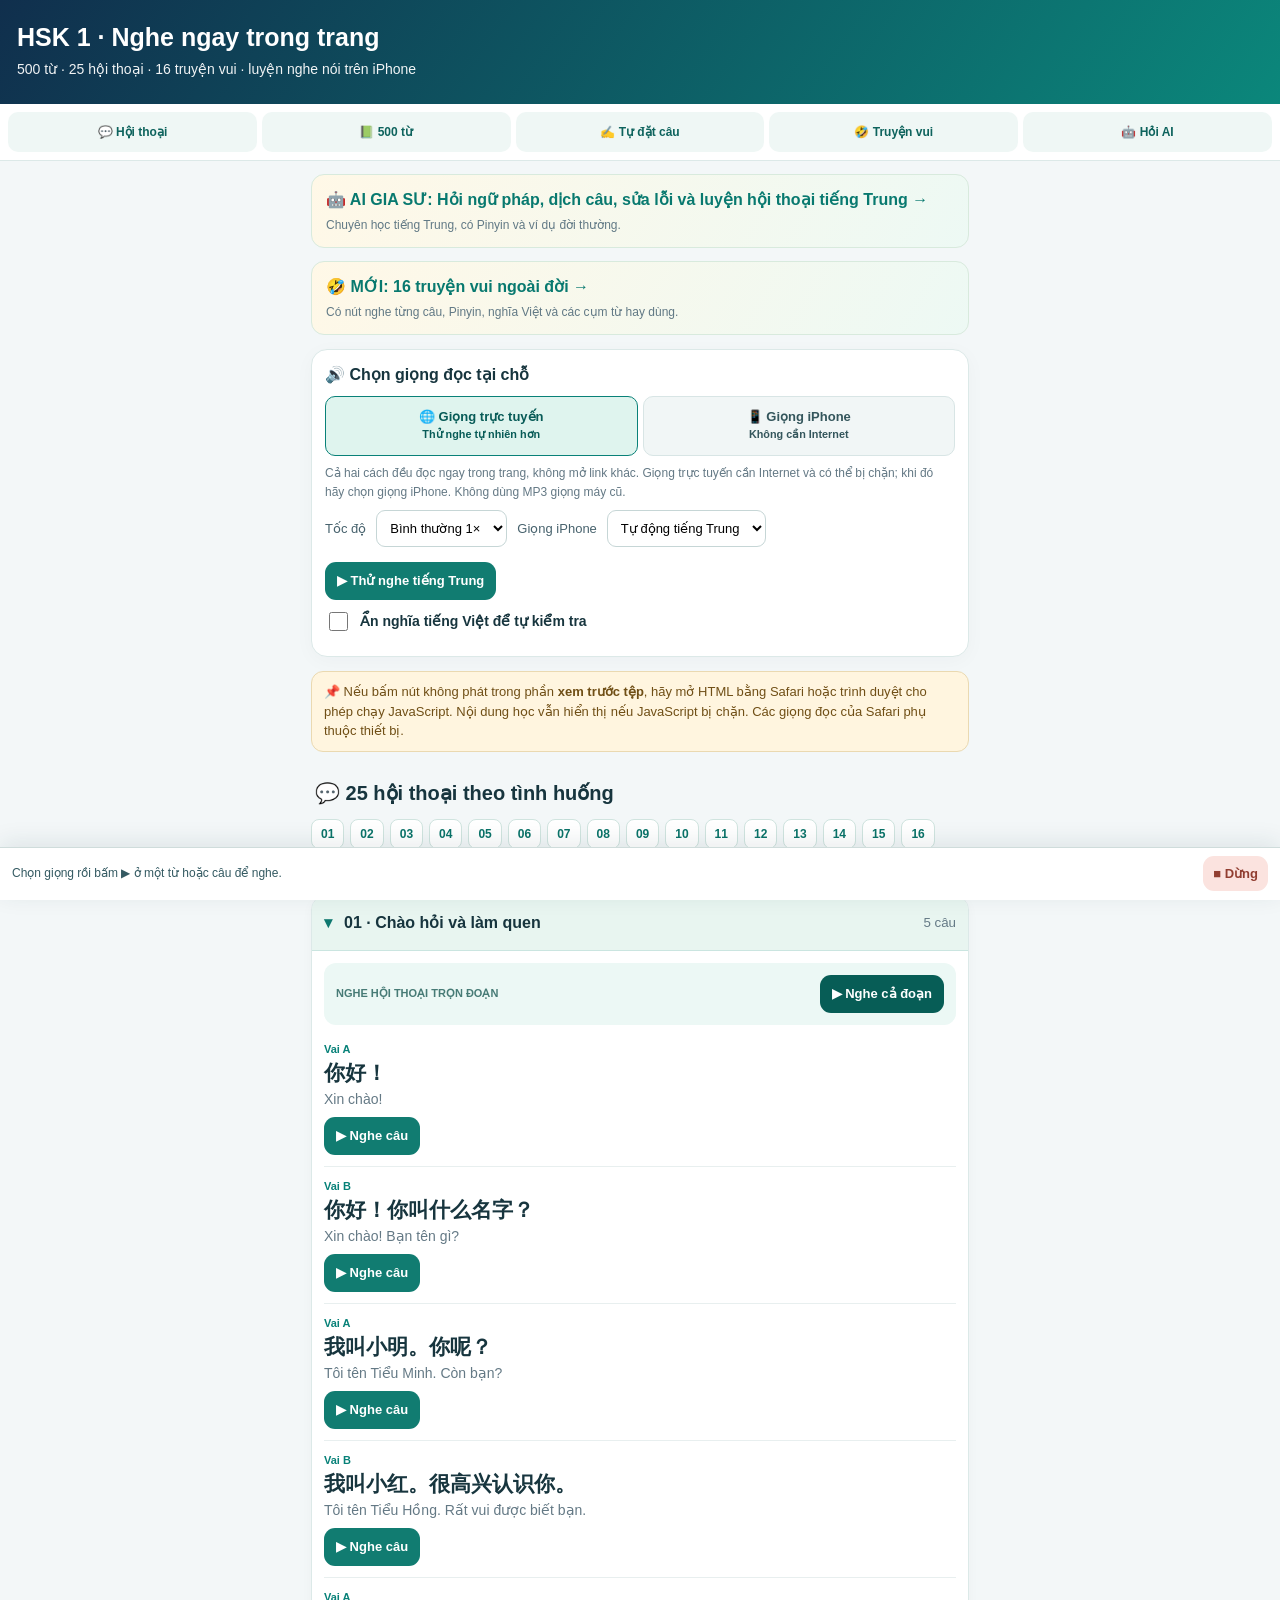
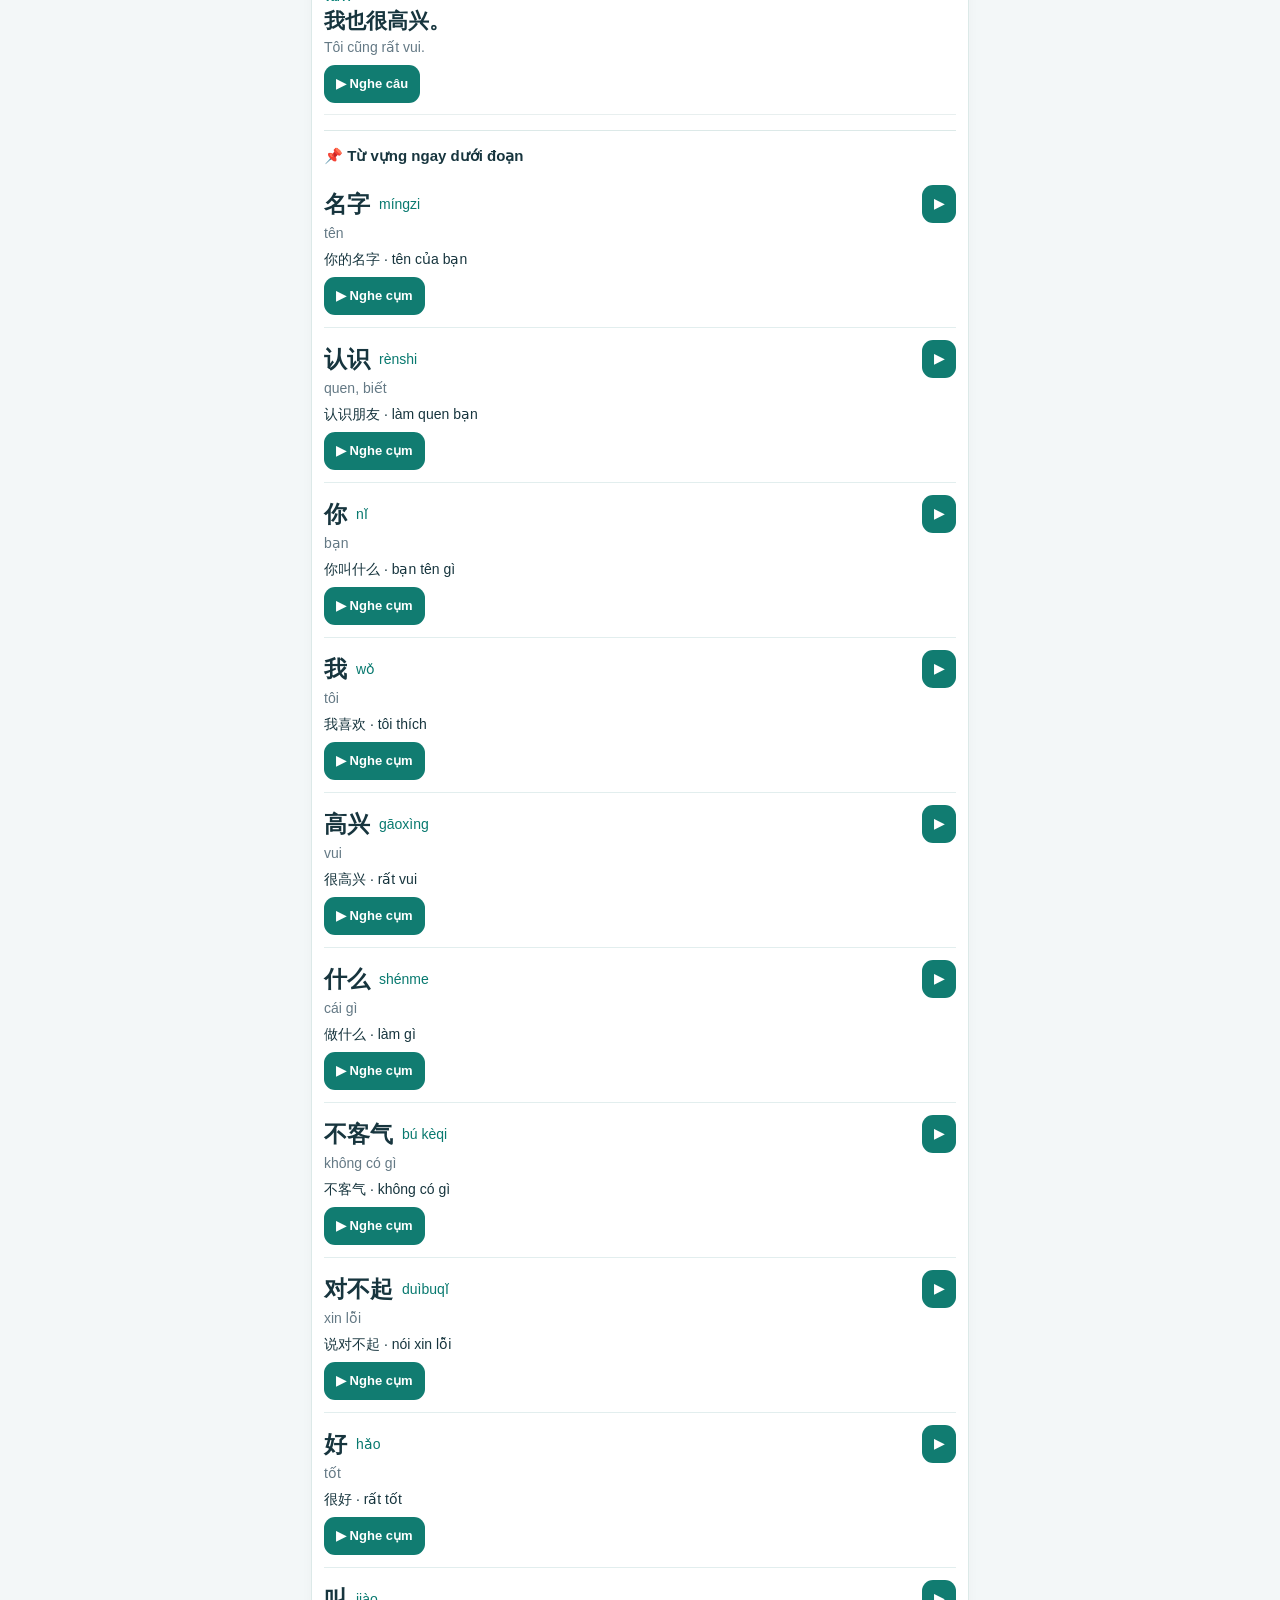
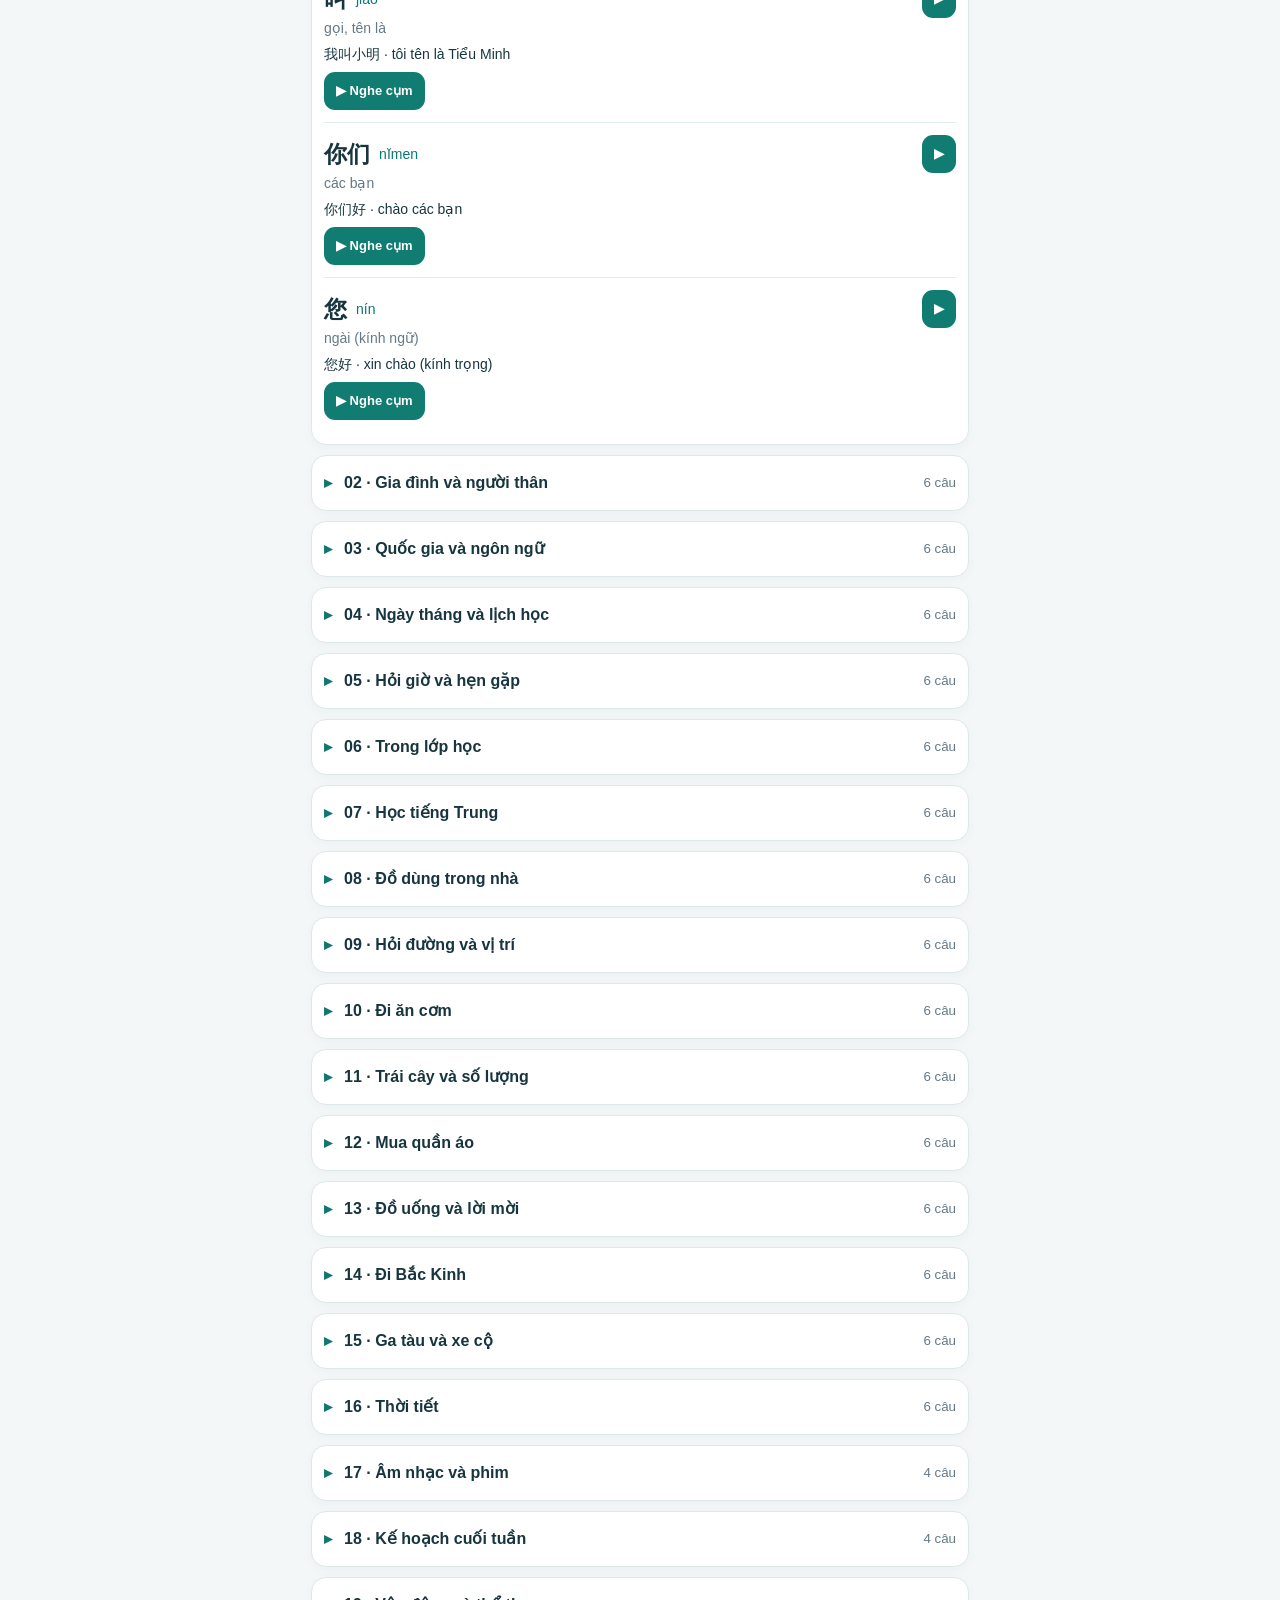
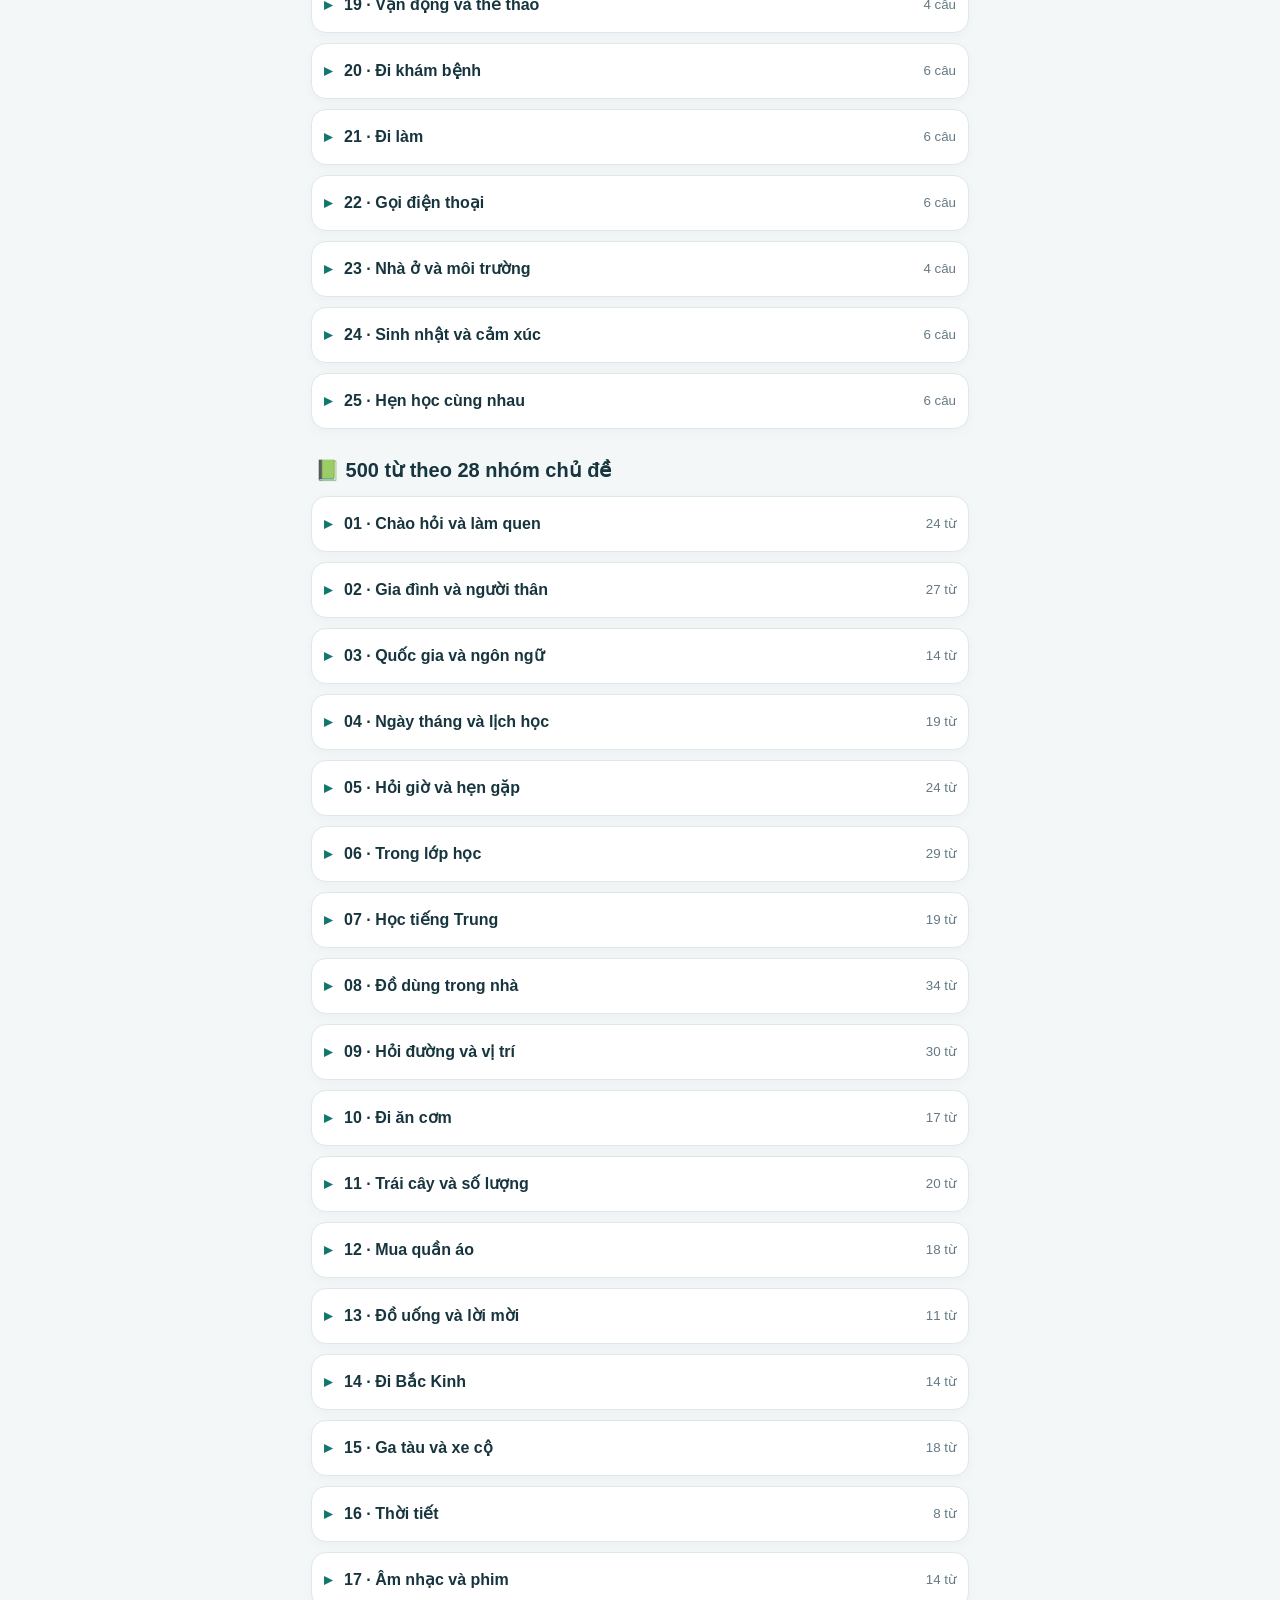
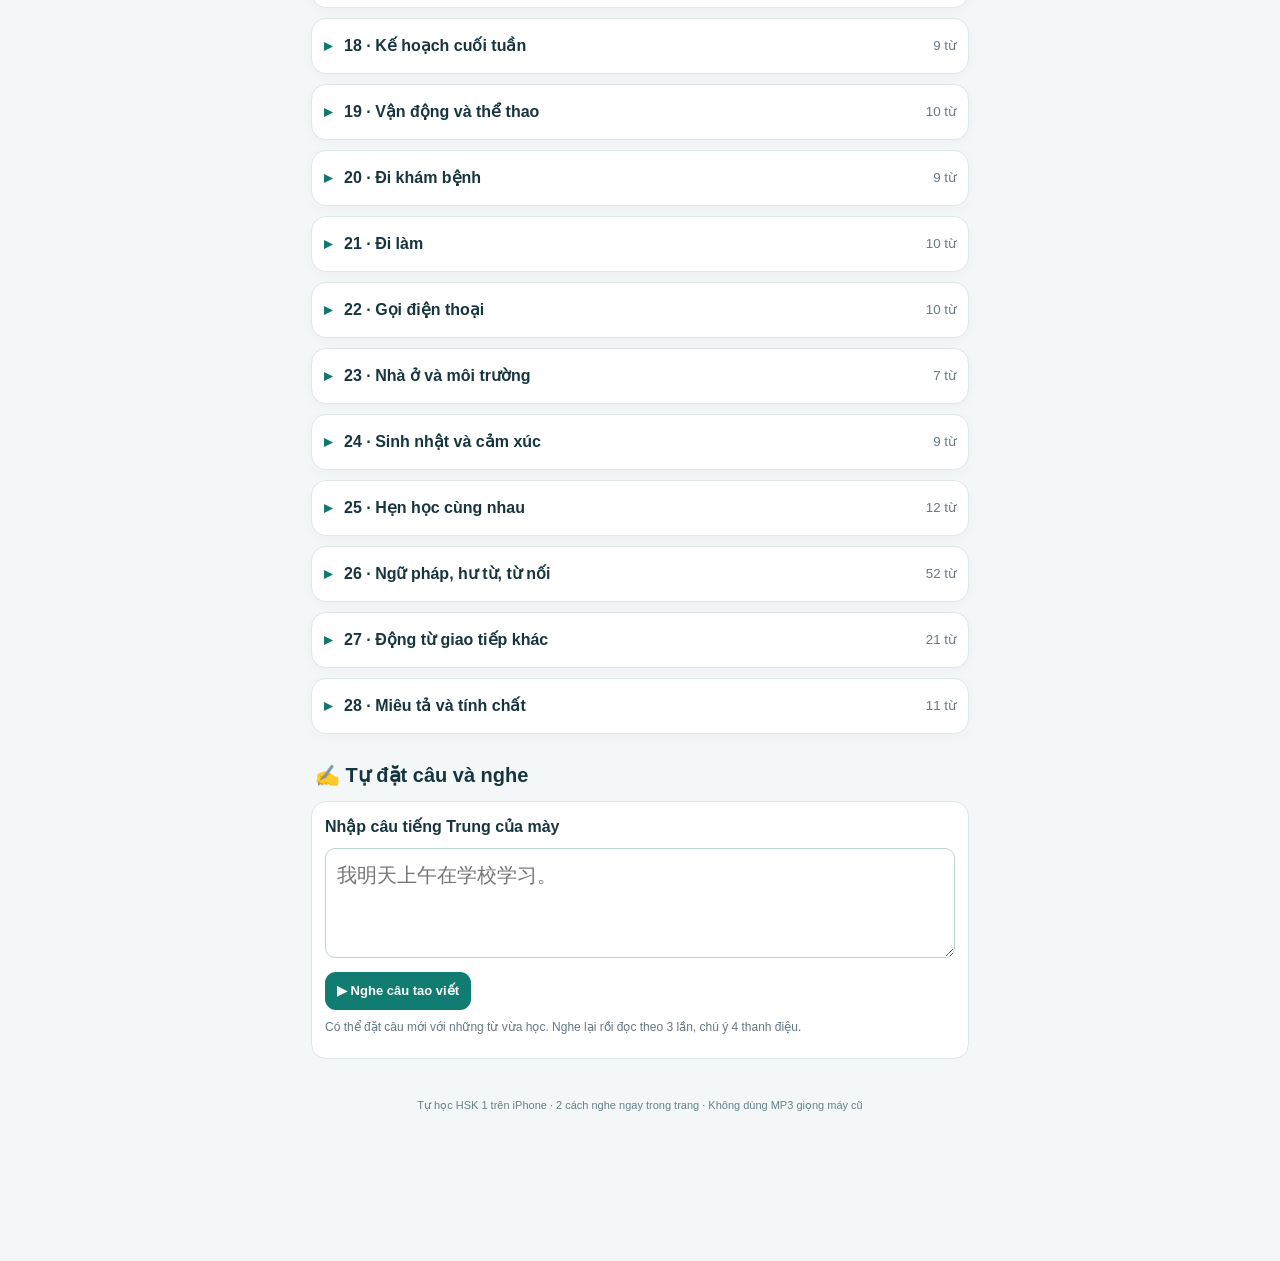
==== commit e2011d92: "Link Mandarin-only Gemini tutor from HSK homepage" ====
--- a/index.html
+++ b/index.html
@@ -1,7 +1,7 @@
 <!doctype html><html lang="vi"><head><meta charset="utf-8"><meta name="viewport" content="width=device-width,initial-scale=1,viewport-fit=cover"><meta name="color-scheme" content="light"><meta name="referrer" content="no-referrer"><title>HSK 1 – Nghe ngay trong trang · iPhone</title><style>
 :root{--bg:#f3f7f8;--ink:#17353e;--muted:#647985;--brand:#08796f;--line:#dce9e8;--soft:#e8f5f0}*{box-sizing:border-box}html{scroll-behavior:smooth}body{margin:0;background:var(--bg);font:16px/1.5 -apple-system,BlinkMacSystemFont,"Segoe UI",Arial,sans-serif;color:var(--ink)}header{background:linear-gradient(125deg,#102f4d,#0b877b);color:white;padding:22px 17px 24px}header h1{font-size:25px;line-height:1.25;margin:0 0 6px}header p{font-size:14px;opacity:.94;margin:0}.wrap{max-width:680px;margin:auto;padding:0 11px 110px}nav{position:sticky;top:0;z-index:20;background:#fff;display:flex;gap:5px;padding:8px;border-bottom:1px solid var(--line)}nav a{text-decoration:none;color:#0e635d;background:#eff7f5;border-radius:10px;flex:1;text-align:center;font-weight:750;font-size:12px;padding:11px 4px}
 .settings{border:1px solid var(--line);background:#fff;border-radius:16px;padding:13px;margin:14px 0;box-shadow:0 4px 20px #0b283308}.settings h2{font-size:16px;margin:0 0 9px}.modes{display:flex;gap:5px}.mode{flex:1;padding:12px 7px;border:1px solid #d8e5e5;background:#f1f6f6;color:#34565c;border-radius:10px;font-size:13px;font-weight:750;line-height:1.3}.mode.active{border-color:#098178;color:#075b57;background:#dff4ee}.help{color:var(--muted);font-size:12px;line-height:1.55;margin:8px 0}.row{display:flex;align-items:center;gap:10px;flex-wrap:wrap}.speed{margin:9px 0 0;font-size:13px;color:#47626d}select{font:inherit;font-size:13px;padding:9px;border:1px solid #c6d6d6;border-radius:9px;background:white;max-width:100%}.test{margin:8px 0 0}.notice{font-size:13px;background:#fff5df;border:1px solid #ead9b1;color:#704f16;border-radius:12px;padding:10px 12px;margin:10px 0 14px}h2.sectiontitle{font-size:20px;margin:26px 4px 11px;scroll-margin-top:70px}h3{font-size:15px;padding-top:14px;border-top:1px solid var(--line);margin:15px 0 6px}details{background:#fff;border-radius:15px;overflow:hidden;border:1px solid var(--line);margin:10px 0;box-shadow:0 3px 12px #07293908;scroll-margin-top:75px}summary{cursor:pointer;padding:15px 12px;font-weight:750;display:flex;align-items:center;justify-content:space-between;gap:8px;list-style:none}summary::before{content:'▸';color:#0e786f;margin-right:4px}details[open]>summary::before{content:'▾'}details[open]>summary{background:var(--soft);border-bottom:1px solid #cae5e0}summary span{flex:1}summary small{color:var(--muted);white-space:nowrap;font-weight:500}.inside{padding:12px}.all{display:flex;justify-content:space-between;gap:6px;align-items:center;padding:12px;background:#ecf8f5;border-radius:12px;margin-bottom:5px}.tiny{font-size:11px;font-weight:800;color:#477b76}.dialog{padding:11px 0;border-bottom:1px solid #e8efef}.speaker{color:#078178;font-size:11px;font-weight:800}.cn{font-size:21px;line-height:1.5;font-weight:700;overflow-wrap:anywhere}.meaning{color:var(--muted);font-size:14px}.listen{border:0;background:#117c71;color:white;border-radius:11px;padding:9px 12px;font-size:13px;line-height:1.2;font-weight:750;min-height:38px;cursor:pointer;margin-top:7px}.listen:active{opacity:.7}.listen.allplay{margin:0;background:#075d56;white-space:nowrap}.quick,.word{border-bottom:1px solid #e2eeee;padding:12px 0}.quick:last-child,.word:last-child{border:0}.quicktop{display:flex;align-items:center;gap:9px}.quicktop b{font-size:23px}.quicktop span,.pinyin{color:#08796f;font-size:14px}.quicktop .listen{margin:0 0 0 auto}.phr{font-size:14px;margin-top:5px}.wordheader{display:flex;align-items:center;gap:9px}.wordheader .listen{margin:0 0 0 auto}.root{font-size:25px;font-weight:800}.phrase,.sentence{display:grid;grid-template-columns:1fr auto;gap:3px 8px;margin-top:9px;padding:10px;border-radius:11px;background:#f2f7f6}.sentence{background:#f7f8fa}.phrase span,.sentence span{font-size:11px;font-weight:800;color:#68808a;grid-column:1/-1}.phrase b,.sentence b{font-size:17px;grid-column:1/-1}.phrase i,.sentence i{font-style:normal}.phrase .listen,.sentence .listen{grid-column:2;grid-row:3;margin:0;align-self:center}.phrase i,.sentence i{grid-column:1;grid-row:3}.own{background:white;border:1px solid var(--line);padding:13px;border-radius:15px;margin-bottom:20px}textarea{width:100%;font:20px/1.5 -apple-system,sans-serif;min-height:110px;padding:11px;border:1px solid #bdd5d2;border-radius:10px;margin-top:9px;resize:vertical}.hidden{display:none!important}.hidebox{display:flex;gap:9px;align-items:center;font-size:14px;padding:9px 0;font-weight:650}.hidebox input{height:19px;width:19px;accent-color:#0b786f}.hidevi .meaning{display:none!important}.chip{font-size:11px;padding:4px 7px;border-radius:6px;background:#e2f1eb;color:#0d7168}.status{position:fixed;bottom:0;left:0;right:0;z-index:70;background:#fff;border-top:1px solid #cfdcdb;padding:8px 12px max(9px,env(safe-area-inset-bottom));display:flex;align-items:center;gap:10px;box-shadow:0 -5px 23px #19393c18;max-height:112px}.status span{flex:1;font-size:12px;line-height:1.4;color:#345a62;overflow:hidden}.status button{border:0;border-radius:11px;background:#fbe3df;color:#913e31;padding:10px;font-size:13px;font-weight:700}.shortcuts{display:flex;flex-wrap:wrap;gap:6px;margin-bottom:9px}.shortcuts a{padding:5px 9px;border:1px solid #d0e4df;border-radius:8px;background:white;color:#0a7369;text-decoration:none;font-weight:700;font-size:12px}footer{text-align:center;color:#66818a;font-size:11px;padding:18px 0}@media(min-width:680px){.wrap{padding-bottom:130px}}
-.storypromo{background:linear-gradient(120deg,#fff8e7,#edf9f4);border:1px solid #d8eadd;padding:13px 14px;margin:13px 0 2px;border-radius:13px}.storypromo a{text-decoration:none;color:#08796f;font-weight:800}.storypromo small{display:block;color:#617985;font-size:12px;margin-top:4px}</style></head><body><header><h1>HSK 1 · Nghe ngay trong trang</h1><p>500 từ · 25 hội thoại · 16 truyện vui · luyện nghe nói trên iPhone</p></header><nav><a href="#lessons">💬 Hội thoại</a><a href="#words">📗 500 từ</a><a href="#own">✍️ Tự đặt câu</a><a href="./stories.html">🤣 Truyện vui</a></nav><div class="wrap"><div class="storypromo"><a href="./stories.html">🤣 MỚI: 16 truyện vui ngoài đời →</a><small>Có nút nghe từng câu, Pinyin, nghĩa Việt và các cụm từ hay dùng.</small></div><section class="settings"><h2>🔊 Chọn giọng đọc tại chỗ</h2><div class="modes"><button type="button" class="mode active" data-mode="online">🌐 Giọng trực tuyến<br><small>Thử nghe tự nhiên hơn</small></button><button type="button" class="mode" data-mode="device">📱 Giọng iPhone<br><small>Không cần Internet</small></button></div><p class="help">Cả hai cách đều đọc ngay trong trang, không mở link khác. Giọng trực tuyến cần Internet và có thể bị chặn; khi đó hãy chọn giọng iPhone. Không dùng MP3 giọng máy cũ.</p><div class="row speed"><label for="speed">Tốc độ</label><select id="speed"><option value="0.85">Chậm 0,85×</option><option selected value="1">Bình thường 1×</option><option value="1.15">Nhanh 1,15×</option></select><label for="voices">Giọng iPhone</label><select id="voices"><option value="">Tự động tiếng Trung</option></select></div><div class="test"><button type="button" class="listen " data-cn="你好！我正在学习中文。">▶ Thử nghe tiếng Trung</button></div><label class="hidebox"><input id="hidevi" type="checkbox"> Ẩn nghĩa tiếng Việt để tự kiểm tra</label></section><div class="notice">📌 Nếu bấm nút không phát trong phần <b>xem trước tệp</b>, hãy mở HTML bằng Safari hoặc trình duyệt cho phép chạy JavaScript. Nội dung học vẫn hiển thị nếu JavaScript bị chặn. Các giọng đọc của Safari phụ thuộc thiết bị.</div><section id="lessons"><h2 class="sectiontitle">💬 25 hội thoại theo tình huống</h2><div class="shortcuts"><a href="#lesson1">01</a><a href="#lesson2">02</a><a href="#lesson3">03</a><a href="#lesson4">04</a><a href="#lesson5">05</a><a href="#lesson6">06</a><a href="#lesson7">07</a><a href="#lesson8">08</a><a href="#lesson9">09</a><a href="#lesson10">10</a><a href="#lesson11">11</a><a href="#lesson12">12</a><a href="#lesson13">13</a><a href="#lesson14">14</a><a href="#lesson15">15</a><a href="#lesson16">16</a><a href="#lesson17">17</a><a href="#lesson18">18</a><a href="#lesson19">19</a><a href="#lesson20">20</a><a href="#lesson21">21</a><a href="#lesson22">22</a><a href="#lesson23">23</a><a href="#lesson24">24</a><a href="#lesson25">25</a></div><details class="lesson" open id="lesson1"><summary><span>01 · Chào hỏi và làm quen</span><small>5 câu</small></summary><div class="inside"><div class="all"><span class="tiny">NGHE HỘI THOẠI TRỌN ĐOẠN</span><button type="button" class="listen allplay" data-cn="你好！ 你好！你叫什么名字？ 我叫小明。你呢？ 我叫小红。很高兴认识你。 我也很高兴。">▶ Nghe cả đoạn</button></div><div class="dialog"><div class="speaker">Vai A</div><div class="cn">你好！</div><div class="meaning">Xin chào!</div><button type="button" class="listen " data-cn="你好！">▶ Nghe câu</button></div><div class="dialog"><div class="speaker">Vai B</div><div class="cn">你好！你叫什么名字？</div><div class="meaning">Xin chào! Bạn tên gì?</div><button type="button" class="listen " data-cn="你好！你叫什么名字？">▶ Nghe câu</button></div><div class="dialog"><div class="speaker">Vai A</div><div class="cn">我叫小明。你呢？</div><div class="meaning">Tôi tên Tiểu Minh. Còn bạn?</div><button type="button" class="listen " data-cn="我叫小明。你呢？">▶ Nghe câu</button></div><div class="dialog"><div class="speaker">Vai B</div><div class="cn">我叫小红。很高兴认识你。</div><div class="meaning">Tôi tên Tiểu Hồng. Rất vui được biết bạn.</div><button type="button" class="listen " data-cn="我叫小红。很高兴认识你。">▶ Nghe câu</button></div><div class="dialog"><div class="speaker">Vai A</div><div class="cn">我也很高兴。</div><div class="meaning">Tôi cũng rất vui.</div><button type="button" class="listen " data-cn="我也很高兴。">▶ Nghe câu</button></div><h3>📌 Từ vựng ngay dưới đoạn</h3><div class="quick"><div class="quicktop"><b>名字</b><span>míngzi</span><button type="button" class="listen " data-cn="名字">▶</button></div><div class="meaning">tên</div><div class="phr">你的名字 · tên của bạn</div><button type="button" class="listen " data-cn="你的名字">▶ Nghe cụm</button></div><div class="quick"><div class="quicktop"><b>认识</b><span>rènshi</span><button type="button" class="listen " data-cn="认识">▶</button></div><div class="meaning">quen, biết</div><div class="phr">认识朋友 · làm quen bạn</div><button type="button" class="listen " data-cn="认识朋友">▶ Nghe cụm</button></div><div class="quick"><div class="quicktop"><b>你</b><span>nǐ</span><button type="button" class="listen " data-cn="你">▶</button></div><div class="meaning">bạn</div><div class="phr">你叫什么 · bạn tên gì</div><button type="button" class="listen " data-cn="你叫什么">▶ Nghe cụm</button></div><div class="quick"><div class="quicktop"><b>我</b><span>wǒ</span><button type="button" class="listen " data-cn="我">▶</button></div><div class="meaning">tôi</div><div class="phr">我喜欢 · tôi thích</div><button type="button" class="listen " data-cn="我喜欢">▶ Nghe cụm</button></div><div class="quick"><div class="quicktop"><b>高兴</b><span>gāoxìng</span><button type="button" class="listen " data-cn="高兴">▶</button></div><div class="meaning">vui</div><div class="phr">很高兴 · rất vui</div><button type="button" class="listen " data-cn="很高兴">▶ Nghe cụm</button></div><div class="quick"><div class="quicktop"><b>什么</b><span>shénme</span><button type="button" class="listen " data-cn="什么">▶</button></div><div class="meaning">cái gì</div><div class="phr">做什么 · làm gì</div><button type="button" class="listen " data-cn="做什么">▶ Nghe cụm</button></div><div class="quick"><div class="quicktop"><b>不客气</b><span>bú kèqi</span><button type="button" class="listen " data-cn="不客气">▶</button></div><div class="meaning">không có gì</div><div class="phr">不客气 · không có gì</div><button type="button" class="listen " data-cn="不客气">▶ Nghe cụm</button></div><div class="quick"><div class="quicktop"><b>对不起</b><span>duìbuqǐ</span><button type="button" class="listen " data-cn="对不起">▶</button></div><div class="meaning">xin lỗi</div><div class="phr">说对不起 · nói xin lỗi</div><button type="button" class="listen " data-cn="说对不起">▶ Nghe cụm</button></div><div class="quick"><div class="quicktop"><b>好</b><span>hǎo</span><button type="button" class="listen " data-cn="好">▶</button></div><div class="meaning">tốt</div><div class="phr">很好 · rất tốt</div><button type="button" class="listen " data-cn="很好">▶ Nghe cụm</button></div><div class="quick"><div class="quicktop"><b>叫</b><span>jiào</span><button type="button" class="listen " data-cn="叫">▶</button></div><div class="meaning">gọi, tên là</div><div class="phr">我叫小明 · tôi tên là Tiểu Minh</div><button type="button" class="listen " data-cn="我叫小明">▶ Nghe cụm</button></div><div class="quick"><div class="quicktop"><b>你们</b><span>nǐmen</span><button type="button" class="listen " data-cn="你们">▶</button></div><div class="meaning">các bạn</div><div class="phr">你们好 · chào các bạn</div><button type="button" class="listen " data-cn="你们好">▶ Nghe cụm</button></div><div class="quick"><div class="quicktop"><b>您</b><span>nín</span><button type="button" class="listen " data-cn="您">▶</button></div><div class="meaning">ngài (kính ngữ)</div><div class="phr">您好 · xin chào (kính trọng)</div><button type="button" class="listen " data-cn="您好">▶ Nghe cụm</button></div></div></details><details class="lesson"  id="lesson2"><summary><span>02 · Gia đình và người thân</span><small>6 câu</small></summary><div class="inside"><div class="all"><span class="tiny">NGHE HỘI THOẠI TRỌN ĐOẠN</span><button type="button" class="listen allplay" data-cn="你家有几口人？ 我家有四口人。 你有哥哥吗？ 没有，我有一个弟弟。 你爸爸做什么工作？ 他是老师。">▶ Nghe cả đoạn</button></div><div class="dialog"><div class="speaker">Vai A</div><div class="cn">你家有几口人？</div><div class="meaning">Nhà bạn có mấy người?</div><button type="button" class="listen " data-cn="你家有几口人？">▶ Nghe câu</button></div><div class="dialog"><div class="speaker">Vai B</div><div class="cn">我家有四口人。</div><div class="meaning">Nhà tôi có bốn người.</div><button type="button" class="listen " data-cn="我家有四口人。">▶ Nghe câu</button></div><div class="dialog"><div class="speaker">Vai A</div><div class="cn">你有哥哥吗？</div><div class="meaning">Bạn có anh trai không?</div><button type="button" class="listen " data-cn="你有哥哥吗？">▶ Nghe câu</button></div><div class="dialog"><div class="speaker">Vai B</div><div class="cn">没有，我有一个弟弟。</div><div class="meaning">Không, tôi có một em trai.</div><button type="button" class="listen " data-cn="没有，我有一个弟弟。">▶ Nghe câu</button></div><div class="dialog"><div class="speaker">Vai A</div><div class="cn">你爸爸做什么工作？</div><div class="meaning">Bố bạn làm nghề gì?</div><button type="button" class="listen " data-cn="你爸爸做什么工作？">▶ Nghe câu</button></div><div class="dialog"><div class="speaker">Vai B</div><div class="cn">他是老师。</div><div class="meaning">Ông ấy là giáo viên.</div><button type="button" class="listen " data-cn="他是老师。">▶ Nghe câu</button></div><h3>📌 Từ vựng ngay dưới đoạn</h3><div class="quick"><div class="quicktop"><b>家</b><span>jiā</span><button type="button" class="listen " data-cn="家">▶</button></div><div class="meaning">nhà</div><div class="phr">回家 · về nhà</div><button type="button" class="listen " data-cn="回家">▶ Nghe cụm</button></div><div class="quick"><div class="quicktop"><b>爸爸</b><span>bàba｜bà</span><button type="button" class="listen " data-cn="爸爸">▶</button></div><div class="meaning">bố</div><div class="phr">我爸爸 · bố tôi</div><button type="button" class="listen " data-cn="我爸爸">▶ Nghe cụm</button></div><div class="quick"><div class="quicktop"><b>弟弟</b><span>dìdi｜dì</span><button type="button" class="listen " data-cn="弟弟">▶</button></div><div class="meaning">em trai</div><div class="phr">我弟弟 · em trai tôi</div><button type="button" class="listen " data-cn="我弟弟">▶ Nghe cụm</button></div><div class="quick"><div class="quicktop"><b>哥哥</b><span>gēge｜gē</span><button type="button" class="listen " data-cn="哥哥">▶</button></div><div class="meaning">anh trai</div><div class="phr">我哥哥 · anh trai tôi</div><button type="button" class="listen " data-cn="我哥哥">▶ Nghe cụm</button></div><div class="quick"><div class="quicktop"><b>工作</b><span>gōngzuò</span><button type="button" class="listen " data-cn="工作">▶</button></div><div class="meaning">làm việc; công việc</div><div class="phr">在医院工作 · làm việc ở bệnh viện</div><button type="button" class="listen " data-cn="在医院工作">▶ Nghe cụm</button></div><div class="quick"><div class="quicktop"><b>老师</b><span>lǎoshī</span><button type="button" class="listen " data-cn="老师">▶</button></div><div class="meaning">giáo viên</div><div class="phr">汉语老师 · giáo viên tiếng Trung</div><button type="button" class="listen " data-cn="汉语老师">▶ Nghe cụm</button></div><div class="quick"><div class="quicktop"><b>没有</b><span>méiyǒu</span><button type="button" class="listen " data-cn="没有">▶</button></div><div class="meaning">không có</div><div class="phr">没有时间 · không có thời gian</div><button type="button" class="listen " data-cn="没有时间">▶ Nghe cụm</button></div><div class="quick"><div class="quicktop"><b>什么</b><span>shénme</span><button type="button" class="listen " data-cn="什么">▶</button></div><div class="meaning">cái gì</div><div class="phr">做什么 · làm gì</div><button type="button" class="listen " data-cn="做什么">▶ Nghe cụm</button></div><div class="quick"><div class="quicktop"><b>爱</b><span>ài</span><button type="button" class="listen " data-cn="爱">▶</button></div><div class="meaning">yêu</div><div class="phr">爱妈妈 · yêu mẹ</div><button type="button" class="listen " data-cn="爱妈妈">▶ Nghe cụm</button></div><div class="quick"><div class="quicktop"><b>儿子</b><span>érzi</span><button type="button" class="listen " data-cn="儿子">▶</button></div><div class="meaning">con trai</div><div class="phr">我的儿子 · con trai tôi</div><button type="button" class="listen " data-cn="我的儿子">▶ Nghe cụm</button></div><div class="quick"><div class="quicktop"><b>孩子</b><span>háizi</span><button type="button" class="listen " data-cn="孩子">▶</button></div><div class="meaning">đứa trẻ</div><div class="phr">两个孩子 · hai đứa trẻ</div><button type="button" class="listen " data-cn="两个孩子">▶ Nghe cụm</button></div><div class="quick"><div class="quicktop"><b>姐姐</b><span>jiějie｜jiě</span><button type="button" class="listen " data-cn="姐姐">▶</button></div><div class="meaning">chị gái</div><div class="phr">我姐姐 · chị gái tôi</div><button type="button" class="listen " data-cn="我姐姐">▶ Nghe cụm</button></div></div></details><details class="lesson"  id="lesson3"><summary><span>03 · Quốc gia và ngôn ngữ</span><small>6 câu</small></summary><div class="inside"><div class="all"><span class="tiny">NGHE HỘI THOẠI TRỌN ĐOẠN</span><button type="button" class="listen allplay" data-cn="你是哪国人？ 我是越南人。 你会说汉语吗？ 我会说一点儿汉语。 你想去中国吗？ 我想去北京。">▶ Nghe cả đoạn</button></div><div class="dialog"><div class="speaker">Vai A</div><div class="cn">你是哪国人？</div><div class="meaning">Bạn là người nước nào?</div><button type="button" class="listen " data-cn="你是哪国人？">▶ Nghe câu</button></div><div class="dialog"><div class="speaker">Vai B</div><div class="cn">我是越南人。</div><div class="meaning">Tôi là người Việt Nam.</div><button type="button" class="listen " data-cn="我是越南人。">▶ Nghe câu</button></div><div class="dialog"><div class="speaker">Vai A</div><div class="cn">你会说汉语吗？</div><div class="meaning">Bạn biết nói tiếng Trung không?</div><button type="button" class="listen " data-cn="你会说汉语吗？">▶ Nghe câu</button></div><div class="dialog"><div class="speaker">Vai B</div><div class="cn">我会说一点儿汉语。</div><div class="meaning">Tôi biết nói một chút tiếng Trung.</div><button type="button" class="listen " data-cn="我会说一点儿汉语。">▶ Nghe câu</button></div><div class="dialog"><div class="speaker">Vai A</div><div class="cn">你想去中国吗？</div><div class="meaning">Bạn muốn đến Trung Quốc không?</div><button type="button" class="listen " data-cn="你想去中国吗？">▶ Nghe câu</button></div><div class="dialog"><div class="speaker">Vai B</div><div class="cn">我想去北京。</div><div class="meaning">Tôi muốn đến Bắc Kinh.</div><button type="button" class="listen " data-cn="我想去北京。">▶ Nghe câu</button></div><h3>📌 Từ vựng ngay dưới đoạn</h3><div class="quick"><div class="quicktop"><b>北京</b><span>Běijīng</span><button type="button" class="listen " data-cn="北京">▶</button></div><div class="meaning">Bắc Kinh</div><div class="phr">去北京 · đi Bắc Kinh</div><button type="button" class="listen " data-cn="去北京">▶ Nghe cụm</button></div><div class="quick"><div class="quicktop"><b>汉语</b><span>Hànyǔ</span><button type="button" class="listen " data-cn="汉语">▶</button></div><div class="meaning">tiếng Trung</div><div class="phr">学汉语 · học tiếng Trung</div><button type="button" class="listen " data-cn="学汉语">▶ Nghe cụm</button></div><div class="quick"><div class="quicktop"><b>中国</b><span>Zhōngguó</span><button type="button" class="listen " data-cn="中国">▶</button></div><div class="meaning">Trung Quốc</div><div class="phr">去中国 · đi Trung Quốc</div><button type="button" class="listen " data-cn="去中国">▶ Nghe cụm</button></div><div class="quick"><div class="quicktop"><b>一点儿</b><span>yìdiǎnr</span><button type="button" class="listen " data-cn="一点儿">▶</button></div><div class="meaning">một ít</div><div class="phr">一点儿水 · một ít nước</div><button type="button" class="listen " data-cn="一点儿水">▶ Nghe cụm</button></div><div class="quick"><div class="quicktop"><b>国</b><span>guó</span><button type="button" class="listen " data-cn="国">▶</button></div><div class="meaning">quốc gia</div><div class="phr">中国 · Trung Quốc</div><button type="button" class="listen " data-cn="中国">▶ Nghe cụm</button></div><div class="quick"><div class="quicktop"><b>国家</b><span>guójiā</span><button type="button" class="listen " data-cn="国家">▶</button></div><div class="meaning">đất nước</div><div class="phr">哪个国家 · quốc gia nào</div><button type="button" class="listen " data-cn="哪个国家">▶ Nghe cụm</button></div><div class="quick"><div class="quicktop"><b>国外</b><span>guówài</span><button type="button" class="listen " data-cn="国外">▶</button></div><div class="meaning">nước ngoài</div><div class="phr">去国外 · ra nước ngoài</div><button type="button" class="listen " data-cn="去国外">▶ Nghe cụm</button></div><div class="quick"><div class="quicktop"><b>会</b><span>huì</span><button type="button" class="listen " data-cn="会">▶</button></div><div class="meaning">biết, sẽ</div><div class="phr">会说中文 · biết nói tiếng Trung</div><button type="button" class="listen " data-cn="会说中文">▶ Nghe cụm</button></div><div class="quick"><div class="quicktop"><b>人</b><span>rén</span><button type="button" class="listen " data-cn="人">▶</button></div><div class="meaning">người</div><div class="phr">中国人 · người Trung Quốc</div><button type="button" class="listen " data-cn="中国人">▶ Nghe cụm</button></div><div class="quick"><div class="quicktop"><b>说</b><span>shuō</span><button type="button" class="listen " data-cn="说">▶</button></div><div class="meaning">nói</div><div class="phr">说汉语 · nói tiếng Trung</div><button type="button" class="listen " data-cn="说汉语">▶ Nghe cụm</button></div><div class="quick"><div class="quicktop"><b>说话</b><span>shuōhuà</span><button type="button" class="listen " data-cn="说话">▶</button></div><div class="meaning">trò chuyện</div><div class="phr">不说话 · không nói chuyện</div><button type="button" class="listen " data-cn="不说话">▶ Nghe cụm</button></div><div class="quick"><div class="quicktop"><b>学</b><span>xué</span><button type="button" class="listen " data-cn="学">▶</button></div><div class="meaning">học</div><div class="phr">学中文 · học tiếng Trung</div><button type="button" class="listen " data-cn="学中文">▶ Nghe cụm</button></div></div></details><details class="lesson"  id="lesson4"><summary><span>04 · Ngày tháng và lịch học</span><small>6 câu</small></summary><div class="inside"><div class="all"><span class="tiny">NGHE HỘI THOẠI TRỌN ĐOẠN</span><button type="button" class="listen allplay" data-cn="今天几月几号？ 今天十月二十九号。 明天星期几？ 明天星期五。 明天你上学吗？ 我上午上课。">▶ Nghe cả đoạn</button></div><div class="dialog"><div class="speaker">Vai A</div><div class="cn">今天几月几号？</div><div class="meaning">Hôm nay là ngày mấy tháng mấy?</div><button type="button" class="listen " data-cn="今天几月几号？">▶ Nghe câu</button></div><div class="dialog"><div class="speaker">Vai B</div><div class="cn">今天十月二十九号。</div><div class="meaning">Hôm nay là 29 tháng 10.</div><button type="button" class="listen " data-cn="今天十月二十九号。">▶ Nghe câu</button></div><div class="dialog"><div class="speaker">Vai A</div><div class="cn">明天星期几？</div><div class="meaning">Ngày mai là thứ mấy?</div><button type="button" class="listen " data-cn="明天星期几？">▶ Nghe câu</button></div><div class="dialog"><div class="speaker">Vai B</div><div class="cn">明天星期五。</div><div class="meaning">Ngày mai là thứ Sáu.</div><button type="button" class="listen " data-cn="明天星期五。">▶ Nghe câu</button></div><div class="dialog"><div class="speaker">Vai A</div><div class="cn">明天你上学吗？</div><div class="meaning">Ngày mai bạn đi học không?</div><button type="button" class="listen " data-cn="明天你上学吗？">▶ Nghe câu</button></div><div class="dialog"><div class="speaker">Vai B</div><div class="cn">我上午上课。</div><div class="meaning">Tôi có giờ học buổi sáng.</div><button type="button" class="listen " data-cn="我上午上课。">▶ Nghe câu</button></div><h3>📌 Từ vựng ngay dưới đoạn</h3><div class="quick"><div class="quicktop"><b>今天</b><span>jīntiān</span><button type="button" class="listen " data-cn="今天">▶</button></div><div class="meaning">hôm nay</div><div class="phr">今天下午 · chiều nay</div><button type="button" class="listen " data-cn="今天下午">▶ Nghe cụm</button></div><div class="quick"><div class="quicktop"><b>明天</b><span>míngtiān</span><button type="button" class="listen " data-cn="明天">▶</button></div><div class="meaning">ngày mai</div><div class="phr">明天见 · gặp ngày mai</div><button type="button" class="listen " data-cn="明天见">▶ Nghe cụm</button></div><div class="quick"><div class="quicktop"><b>上课</b><span>shàngkè</span><button type="button" class="listen " data-cn="上课">▶</button></div><div class="meaning">lên lớp</div><div class="phr">去上课 · đi học tiết</div><button type="button" class="listen " data-cn="去上课">▶ Nghe cụm</button></div><div class="quick"><div class="quicktop"><b>上午</b><span>shàngwǔ</span><button type="button" class="listen " data-cn="上午">▶</button></div><div class="meaning">buổi sáng</div><div class="phr">明天上午 · sáng mai</div><button type="button" class="listen " data-cn="明天上午">▶ Nghe cụm</button></div><div class="quick"><div class="quicktop"><b>上学</b><span>shàngxué</span><button type="button" class="listen " data-cn="上学">▶</button></div><div class="meaning">đi học</div><div class="phr">上学迟到 · đi học muộn</div><button type="button" class="listen " data-cn="上学迟到">▶ Nghe cụm</button></div><div class="quick"><div class="quicktop"><b>星期</b><span>xīngqī</span><button type="button" class="listen " data-cn="星期">▶</button></div><div class="meaning">tuần, thứ</div><div class="phr">这个星期 · tuần này</div><button type="button" class="listen " data-cn="这个星期">▶ Nghe cụm</button></div><div class="quick"><div class="quicktop"><b>号</b><span>hào</span><button type="button" class="listen " data-cn="号">▶</button></div><div class="meaning">ngày (trong tháng)</div><div class="phr">几号 · ngày mấy</div><button type="button" class="listen " data-cn="几号">▶ Nghe cụm</button></div><div class="quick"><div class="quicktop"><b>今年</b><span>jīnnián</span><button type="button" class="listen " data-cn="今年">▶</button></div><div class="meaning">năm nay</div><div class="phr">今年二十岁 · năm nay hai mươi tuổi</div><button type="button" class="listen " data-cn="今年二十岁">▶ Nghe cụm</button></div><div class="quick"><div class="quicktop"><b>年</b><span>nián</span><button type="button" class="listen " data-cn="年">▶</button></div><div class="meaning">năm</div><div class="phr">今年 · năm nay</div><button type="button" class="listen " data-cn="今年">▶ Nghe cụm</button></div><div class="quick"><div class="quicktop"><b>去年</b><span>qùnián</span><button type="button" class="listen " data-cn="去年">▶</button></div><div class="meaning">năm ngoái</div><div class="phr">去年夏天 · mùa hè năm ngoái</div><button type="button" class="listen " data-cn="去年夏天">▶ Nghe cụm</button></div><div class="quick"><div class="quicktop"><b>日</b><span>rì</span><button type="button" class="listen " data-cn="日">▶</button></div><div class="meaning">ngày</div><div class="phr">十月一日 · ngày 1 tháng 10</div><button type="button" class="listen " data-cn="十月一日">▶ Nghe cụm</button></div><div class="quick"><div class="quicktop"><b>日期</b><span>rìqī</span><button type="button" class="listen " data-cn="日期">▶</button></div><div class="meaning">ngày tháng</div><div class="phr">今天的日期 · ngày tháng hôm nay</div><button type="button" class="listen " data-cn="今天的日期">▶ Nghe cụm</button></div></div></details><details class="lesson"  id="lesson5"><summary><span>05 · Hỏi giờ và hẹn gặp</span><small>6 câu</small></summary><div class="inside"><div class="all"><span class="tiny">NGHE HỘI THOẠI TRỌN ĐOẠN</span><button type="button" class="listen allplay" data-cn="现在几点？ 现在八点半。 你几点吃早饭？ 我早上七点吃早饭。 下午几点回家？ 下午五点回家。">▶ Nghe cả đoạn</button></div><div class="dialog"><div class="speaker">Vai A</div><div class="cn">现在几点？</div><div class="meaning">Bây giờ là mấy giờ?</div><button type="button" class="listen " data-cn="现在几点？">▶ Nghe câu</button></div><div class="dialog"><div class="speaker">Vai B</div><div class="cn">现在八点半。</div><div class="meaning">Bây giờ là tám giờ rưỡi.</div><button type="button" class="listen " data-cn="现在八点半。">▶ Nghe câu</button></div><div class="dialog"><div class="speaker">Vai A</div><div class="cn">你几点吃早饭？</div><div class="meaning">Bạn ăn sáng lúc mấy giờ?</div><button type="button" class="listen " data-cn="你几点吃早饭？">▶ Nghe câu</button></div><div class="dialog"><div class="speaker">Vai B</div><div class="cn">我早上七点吃早饭。</div><div class="meaning">Tôi ăn sáng lúc bảy giờ.</div><button type="button" class="listen " data-cn="我早上七点吃早饭。">▶ Nghe câu</button></div><div class="dialog"><div class="speaker">Vai A</div><div class="cn">下午几点回家？</div><div class="meaning">Chiều bạn về nhà lúc mấy giờ?</div><button type="button" class="listen " data-cn="下午几点回家？">▶ Nghe câu</button></div><div class="dialog"><div class="speaker">Vai B</div><div class="cn">下午五点回家。</div><div class="meaning">Chiều năm giờ tôi về nhà.</div><button type="button" class="listen " data-cn="下午五点回家。">▶ Nghe câu</button></div><h3>📌 Từ vựng ngay dưới đoạn</h3><div class="quick"><div class="quicktop"><b>下午</b><span>xiàwǔ</span><button type="button" class="listen " data-cn="下午">▶</button></div><div class="meaning">buổi chiều</div><div class="phr">明天下午 · chiều mai</div><button type="button" class="listen " data-cn="明天下午">▶ Nghe cụm</button></div><div class="quick"><div class="quicktop"><b>现在</b><span>xiànzài</span><button type="button" class="listen " data-cn="现在">▶</button></div><div class="meaning">bây giờ</div><div class="phr">现在几点 · bây giờ mấy giờ</div><button type="button" class="listen " data-cn="现在几点">▶ Nghe cụm</button></div><div class="quick"><div class="quicktop"><b>早饭</b><span>zǎofàn</span><button type="button" class="listen " data-cn="早饭">▶</button></div><div class="meaning">bữa sáng</div><div class="phr">吃早饭 · ăn sáng</div><button type="button" class="listen " data-cn="吃早饭">▶ Nghe cụm</button></div><div class="quick"><div class="quicktop"><b>早上</b><span>zǎoshang</span><button type="button" class="listen " data-cn="早上">▶</button></div><div class="meaning">buổi sáng</div><div class="phr">明天早上 · sáng mai</div><button type="button" class="listen " data-cn="明天早上">▶ Nghe cụm</button></div><div class="quick"><div class="quicktop"><b>回家</b><span>huí jiā</span><button type="button" class="listen " data-cn="回家">▶</button></div><div class="meaning">về nhà</div><div class="phr">回家吃饭 · về nhà ăn cơm</div><button type="button" class="listen " data-cn="回家吃饭">▶ Nghe cụm</button></div><div class="quick"><div class="quicktop"><b>白天</b><span>báitiān</span><button type="button" class="listen " data-cn="白天">▶</button></div><div class="meaning">ban ngày</div><div class="phr">白天工作 · làm việc ban ngày</div><button type="button" class="listen " data-cn="白天工作">▶ Nghe cụm</button></div><div class="quick"><div class="quicktop"><b>半</b><span>bàn</span><button type="button" class="listen " data-cn="半">▶</button></div><div class="meaning">một nửa</div><div class="phr">半个小时 · nửa tiếng</div><button type="button" class="listen " data-cn="半个小时">▶ Nghe cụm</button></div><div class="quick"><div class="quicktop"><b>点</b><span>diǎn</span><button type="button" class="listen " data-cn="点">▶</button></div><div class="meaning">chút, điểm</div><div class="phr">三点 · ba giờ</div><button type="button" class="listen " data-cn="三点">▶ Nghe cụm</button></div><div class="quick"><div class="quicktop"><b>分</b><span>fēn</span><button type="button" class="listen " data-cn="分">▶</button></div><div class="meaning">phút</div><div class="phr">五分钟 · năm phút</div><button type="button" class="listen " data-cn="五分钟">▶ Nghe cụm</button></div><div class="quick"><div class="quicktop"><b>回来</b><span>huílái</span><button type="button" class="listen " data-cn="回来">▶</button></div><div class="meaning">quay về đây</div><div class="phr">快回来 · mau quay lại đây</div><button type="button" class="listen " data-cn="快回来">▶ Nghe cụm</button></div><div class="quick"><div class="quicktop"><b>回去</b><span>huíqù</span><button type="button" class="listen " data-cn="回去">▶</button></div><div class="meaning">quay về kia</div><div class="phr">回去上课 · quay về học</div><button type="button" class="listen " data-cn="回去上课">▶ Nghe cụm</button></div><div class="quick"><div class="quicktop"><b>见</b><span>jiàn</span><button type="button" class="listen " data-cn="见">▶</button></div><div class="meaning">gặp</div><div class="phr">明天见 · gặp ngày mai</div><button type="button" class="listen " data-cn="明天见">▶ Nghe cụm</button></div></div></details><details class="lesson"  id="lesson6"><summary><span>06 · Trong lớp học</span><small>6 câu</small></summary><div class="inside"><div class="all"><span class="tiny">NGHE HỘI THOẠI TRỌN ĐOẠN</span><button type="button" class="listen allplay" data-cn="这是你的书吗？ 是，这是我的汉语书。 你的本子呢？ 在书包里。 老师在哪儿？ 老师在学校。">▶ Nghe cả đoạn</button></div><div class="dialog"><div class="speaker">Vai A</div><div class="cn">这是你的书吗？</div><div class="meaning">Đây là sách của bạn à?</div><button type="button" class="listen " data-cn="这是你的书吗？">▶ Nghe câu</button></div><div class="dialog"><div class="speaker">Vai B</div><div class="cn">是，这是我的汉语书。</div><div class="meaning">Đúng, đây là sách tiếng Trung của tôi.</div><button type="button" class="listen " data-cn="是，这是我的汉语书。">▶ Nghe câu</button></div><div class="dialog"><div class="speaker">Vai A</div><div class="cn">你的本子呢？</div><div class="meaning">Còn vở của bạn?</div><button type="button" class="listen " data-cn="你的本子呢？">▶ Nghe câu</button></div><div class="dialog"><div class="speaker">Vai B</div><div class="cn">在书包里。</div><div class="meaning">Trong cặp.</div><button type="button" class="listen " data-cn="在书包里。">▶ Nghe câu</button></div><div class="dialog"><div class="speaker">Vai A</div><div class="cn">老师在哪儿？</div><div class="meaning">Giáo viên ở đâu?</div><button type="button" class="listen " data-cn="老师在哪儿？">▶ Nghe câu</button></div><div class="dialog"><div class="speaker">Vai B</div><div class="cn">老师在学校。</div><div class="meaning">Giáo viên ở trường.</div><button type="button" class="listen " data-cn="老师在学校。">▶ Nghe câu</button></div><h3>📌 Từ vựng ngay dưới đoạn</h3><div class="quick"><div class="quicktop"><b>本子</b><span>běnzi</span><button type="button" class="listen " data-cn="本子">▶</button></div><div class="meaning">vở</div><div class="phr">一个本子 · một quyển vở</div><button type="button" class="listen " data-cn="一个本子">▶ Nghe cụm</button></div><div class="quick"><div class="quicktop"><b>老师</b><span>lǎoshī</span><button type="button" class="listen " data-cn="老师">▶</button></div><div class="meaning">giáo viên</div><div class="phr">汉语老师 · giáo viên tiếng Trung</div><button type="button" class="listen " data-cn="汉语老师">▶ Nghe cụm</button></div><div class="quick"><div class="quicktop"><b>书包</b><span>shūbāo</span><button type="button" class="listen " data-cn="书包">▶</button></div><div class="meaning">cặp sách</div><div class="phr">拿书包 · cầm cặp sách</div><button type="button" class="listen " data-cn="拿书包">▶ Nghe cụm</button></div><div class="quick"><div class="quicktop"><b>学校</b><span>xuéxiào</span><button type="button" class="listen " data-cn="学校">▶</button></div><div class="meaning">trường học</div><div class="phr">去学校 · đến trường</div><button type="button" class="listen " data-cn="去学校">▶ Nghe cụm</button></div><div class="quick"><div class="quicktop"><b>书</b><span>shū</span><button type="button" class="listen " data-cn="书">▶</button></div><div class="meaning">sách</div><div class="phr">看书 · đọc sách</div><button type="button" class="listen " data-cn="看书">▶ Nghe cụm</button></div><div class="quick"><div class="quicktop"><b>汉语</b><span>Hànyǔ</span><button type="button" class="listen " data-cn="汉语">▶</button></div><div class="meaning">tiếng Trung</div><div class="phr">学汉语 · học tiếng Trung</div><button type="button" class="listen " data-cn="学汉语">▶ Nghe cụm</button></div><div class="quick"><div class="quicktop"><b>哪儿</b><span>nǎr</span><button type="button" class="listen " data-cn="哪儿">▶</button></div><div class="meaning">ở đâu</div><div class="phr">去哪儿 · đi đâu</div><button type="button" class="listen " data-cn="去哪儿">▶ Nghe cụm</button></div><div class="quick"><div class="quicktop"><b>班</b><span>bān</span><button type="button" class="listen " data-cn="班">▶</button></div><div class="meaning">lớp</div><div class="phr">我们班 · lớp chúng tôi</div><button type="button" class="listen " data-cn="我们班">▶ Nghe cụm</button></div><div class="quick"><div class="quicktop"><b>本</b><span>běn</span><button type="button" class="listen " data-cn="本">▶</button></div><div class="meaning">quyển (lượng từ)</div><div class="phr">一本书 · một quyển sách</div><button type="button" class="listen " data-cn="一本书">▶ Nghe cụm</button></div><div class="quick"><div class="quicktop"><b>读</b><span>dú</span><button type="button" class="listen " data-cn="读">▶</button></div><div class="meaning">đọc</div><div class="phr">读汉字 · đọc chữ Hán</div><button type="button" class="listen " data-cn="读汉字">▶ Nghe cụm</button></div><div class="quick"><div class="quicktop"><b>放学</b><span>fàngxué</span><button type="button" class="listen " data-cn="放学">▶</button></div><div class="meaning">tan học</div><div class="phr">放学以后 · sau khi tan học</div><button type="button" class="listen " data-cn="放学以后">▶ Nghe cụm</button></div><div class="quick"><div class="quicktop"><b>课</b><span>kè</span><button type="button" class="listen " data-cn="课">▶</button></div><div class="meaning">tiết học</div><div class="phr">上汉语课 · học tiết tiếng Trung</div><button type="button" class="listen " data-cn="上汉语课">▶ Nghe cụm</button></div></div></details><details class="lesson"  id="lesson7"><summary><span>07 · Học tiếng Trung</span><small>6 câu</small></summary><div class="inside"><div class="all"><span class="tiny">NGHE HỘI THOẠI TRỌN ĐOẠN</span><button type="button" class="listen allplay" data-cn="你在学什么？ 我在学汉语。 汉字难吗？ 有一点儿难。 你每天读书吗？ 我每天都读。">▶ Nghe cả đoạn</button></div><div class="dialog"><div class="speaker">Vai A</div><div class="cn">你在学什么？</div><div class="meaning">Bạn đang học gì?</div><button type="button" class="listen " data-cn="你在学什么？">▶ Nghe câu</button></div><div class="dialog"><div class="speaker">Vai B</div><div class="cn">我在学汉语。</div><div class="meaning">Tôi đang học tiếng Trung.</div><button type="button" class="listen " data-cn="我在学汉语。">▶ Nghe câu</button></div><div class="dialog"><div class="speaker">Vai A</div><div class="cn">汉字难吗？</div><div class="meaning">Chữ Hán có khó không?</div><button type="button" class="listen " data-cn="汉字难吗？">▶ Nghe câu</button></div><div class="dialog"><div class="speaker">Vai B</div><div class="cn">有一点儿难。</div><div class="meaning">Hơi khó một chút.</div><button type="button" class="listen " data-cn="有一点儿难。">▶ Nghe câu</button></div><div class="dialog"><div class="speaker">Vai A</div><div class="cn">你每天读书吗？</div><div class="meaning">Bạn có đọc sách mỗi ngày không?</div><button type="button" class="listen " data-cn="你每天读书吗？">▶ Nghe câu</button></div><div class="dialog"><div class="speaker">Vai B</div><div class="cn">我每天都读。</div><div class="meaning">Ngày nào tôi cũng đọc.</div><button type="button" class="listen " data-cn="我每天都读。">▶ Nghe câu</button></div><h3>📌 Từ vựng ngay dưới đoạn</h3><div class="quick"><div class="quicktop"><b>读书</b><span>dúshū</span><button type="button" class="listen " data-cn="读书">▶</button></div><div class="meaning">đọc sách</div><div class="phr">在家读书 · đọc sách ở nhà</div><button type="button" class="listen " data-cn="在家读书">▶ Nghe cụm</button></div><div class="quick"><div class="quicktop"><b>汉语</b><span>Hànyǔ</span><button type="button" class="listen " data-cn="汉语">▶</button></div><div class="meaning">tiếng Trung</div><div class="phr">学汉语 · học tiếng Trung</div><button type="button" class="listen " data-cn="学汉语">▶ Nghe cụm</button></div><div class="quick"><div class="quicktop"><b>汉字</b><span>Hànzì</span><button type="button" class="listen " data-cn="汉字">▶</button></div><div class="meaning">chữ Hán</div><div class="phr">写汉字 · viết chữ Hán</div><button type="button" class="listen " data-cn="写汉字">▶ Nghe cụm</button></div><div class="quick"><div class="quicktop"><b>书</b><span>shū</span><button type="button" class="listen " data-cn="书">▶</button></div><div class="meaning">sách</div><div class="phr">看书 · đọc sách</div><button type="button" class="listen " data-cn="看书">▶ Nghe cụm</button></div><div class="quick"><div class="quicktop"><b>一点儿</b><span>yìdiǎnr</span><button type="button" class="listen " data-cn="一点儿">▶</button></div><div class="meaning">một ít</div><div class="phr">一点儿水 · một ít nước</div><button type="button" class="listen " data-cn="一点儿水">▶ Nghe cụm</button></div><div class="quick"><div class="quicktop"><b>什么</b><span>shénme</span><button type="button" class="listen " data-cn="什么">▶</button></div><div class="meaning">cái gì</div><div class="phr">做什么 · làm gì</div><button type="button" class="listen " data-cn="做什么">▶ Nghe cụm</button></div><div class="quick"><div class="quicktop"><b>回答</b><span>huídá</span><button type="button" class="listen " data-cn="回答">▶</button></div><div class="meaning">trả lời</div><div class="phr">回答问题 · trả lời câu hỏi</div><button type="button" class="listen " data-cn="回答问题">▶ Nghe cụm</button></div><div class="quick"><div class="quicktop"><b>难</b><span>nán</span><button type="button" class="listen " data-cn="难">▶</button></div><div class="meaning">khó</div><div class="phr">太难了 · khó quá</div><button type="button" class="listen " data-cn="太难了">▶ Nghe cụm</button></div><div class="quick"><div class="quicktop"><b>认真</b><span>rènzhēn</span><button type="button" class="listen " data-cn="认真">▶</button></div><div class="meaning">nghiêm túc</div><div class="phr">认真学习 · học nghiêm túc</div><button type="button" class="listen " data-cn="认真学习">▶ Nghe cụm</button></div><div class="quick"><div class="quicktop"><b>问</b><span>wèn</span><button type="button" class="listen " data-cn="问">▶</button></div><div class="meaning">hỏi</div><div class="phr">问老师 · hỏi thầy cô</div><button type="button" class="listen " data-cn="问老师">▶ Nghe cụm</button></div><div class="quick"><div class="quicktop"><b>知识</b><span>zhīshi</span><button type="button" class="listen " data-cn="知识">▶</button></div><div class="meaning">kiến thức</div><div class="phr">学习知识 · học kiến thức</div><button type="button" class="listen " data-cn="学习知识">▶ Nghe cụm</button></div><div class="quick"><div class="quicktop"><b>记</b><span>jì</span><button type="button" class="listen " data-cn="记">▶</button></div><div class="meaning">nhớ</div><div class="phr">记单词 · ghi nhớ từ</div><button type="button" class="listen " data-cn="记单词">▶ Nghe cụm</button></div></div></details><details class="lesson"  id="lesson8"><summary><span>08 · Đồ dùng trong nhà</span><small>6 câu</small></summary><div class="inside"><div class="all"><span class="tiny">NGHE HỘI THOẠI TRỌN ĐOẠN</span><button type="button" class="listen allplay" data-cn="我的杯子在哪儿？ 在桌子上。 桌子上还有什么？ 还有一本书。 我的电脑呢？ 在椅子旁边。">▶ Nghe cả đoạn</button></div><div class="dialog"><div class="speaker">Vai A</div><div class="cn">我的杯子在哪儿？</div><div class="meaning">Cốc của tôi đâu?</div><button type="button" class="listen " data-cn="我的杯子在哪儿？">▶ Nghe câu</button></div><div class="dialog"><div class="speaker">Vai B</div><div class="cn">在桌子上。</div><div class="meaning">Ở trên bàn.</div><button type="button" class="listen " data-cn="在桌子上。">▶ Nghe câu</button></div><div class="dialog"><div class="speaker">Vai A</div><div class="cn">桌子上还有什么？</div><div class="meaning">Trên bàn còn có gì nữa?</div><button type="button" class="listen " data-cn="桌子上还有什么？">▶ Nghe câu</button></div><div class="dialog"><div class="speaker">Vai B</div><div class="cn">还有一本书。</div><div class="meaning">Còn có một quyển sách.</div><button type="button" class="listen " data-cn="还有一本书。">▶ Nghe câu</button></div><div class="dialog"><div class="speaker">Vai A</div><div class="cn">我的电脑呢？</div><div class="meaning">Còn máy tính của tôi?</div><button type="button" class="listen " data-cn="我的电脑呢？">▶ Nghe câu</button></div><div class="dialog"><div class="speaker">Vai B</div><div class="cn">在椅子旁边。</div><div class="meaning">Ở cạnh ghế.</div><button type="button" class="listen " data-cn="在椅子旁边。">▶ Nghe câu</button></div><h3>📌 Từ vựng ngay dưới đoạn</h3><div class="quick"><div class="quicktop"><b>杯子</b><span>bēizi</span><button type="button" class="listen " data-cn="杯子">▶</button></div><div class="meaning">cái cốc</div><div class="phr">我的杯子 · cốc của tôi</div><button type="button" class="listen " data-cn="我的杯子">▶ Nghe cụm</button></div><div class="quick"><div class="quicktop"><b>电脑</b><span>diànnǎo</span><button type="button" class="listen " data-cn="电脑">▶</button></div><div class="meaning">máy tính</div><div class="phr">用电脑 · dùng máy tính</div><button type="button" class="listen " data-cn="用电脑">▶ Nghe cụm</button></div><div class="quick"><div class="quicktop"><b>还有</b><span>hái yǒu</span><button type="button" class="listen " data-cn="还有">▶</button></div><div class="meaning">còn có</div><div class="phr">还有一个 · còn một cái nữa</div><button type="button" class="listen " data-cn="还有一个">▶ Nghe cụm</button></div><div class="quick"><div class="quicktop"><b>旁边</b><span>pángbiān</span><button type="button" class="listen " data-cn="旁边">▶</button></div><div class="meaning">bên cạnh</div><div class="phr">在学校旁边 · bên cạnh trường</div><button type="button" class="listen " data-cn="在学校旁边">▶ Nghe cụm</button></div><div class="quick"><div class="quicktop"><b>桌子</b><span>zhuōzi</span><button type="button" class="listen " data-cn="桌子">▶</button></div><div class="meaning">cái bàn</div><div class="phr">桌子上 · trên bàn</div><button type="button" class="listen " data-cn="桌子上">▶ Nghe cụm</button></div><div class="quick"><div class="quicktop"><b>哪儿</b><span>nǎr</span><button type="button" class="listen " data-cn="哪儿">▶</button></div><div class="meaning">ở đâu</div><div class="phr">去哪儿 · đi đâu</div><button type="button" class="listen " data-cn="去哪儿">▶ Nghe cụm</button></div><div class="quick"><div class="quicktop"><b>什么</b><span>shénme</span><button type="button" class="listen " data-cn="什么">▶</button></div><div class="meaning">cái gì</div><div class="phr">做什么 · làm gì</div><button type="button" class="listen " data-cn="做什么">▶ Nghe cụm</button></div><div class="quick"><div class="quicktop"><b>杯</b><span>bēi</span><button type="button" class="listen " data-cn="杯">▶</button></div><div class="meaning">cốc (lượng từ)</div><div class="phr">一杯茶 · một cốc trà</div><button type="button" class="listen " data-cn="一杯茶">▶ Nghe cụm</button></div><div class="quick"><div class="quicktop"><b>电视机</b><span>diànshìjī</span><button type="button" class="listen " data-cn="电视机">▶</button></div><div class="meaning">máy tivi</div><div class="phr">一台电视机 · một chiếc tivi</div><button type="button" class="listen " data-cn="一台电视机">▶ Nghe cụm</button></div><div class="quick"><div class="quicktop"><b>东西</b><span>dōngxi</span><button type="button" class="listen " data-cn="东西">▶</button></div><div class="meaning">đồ vật</div><div class="phr">买东西 · mua đồ</div><button type="button" class="listen " data-cn="买东西">▶ Nghe cụm</button></div><div class="quick"><div class="quicktop"><b>房间</b><span>fángjiān</span><button type="button" class="listen " data-cn="房间">▶</button></div><div class="meaning">căn phòng</div><div class="phr">一个房间 · một căn phòng</div><button type="button" class="listen " data-cn="一个房间">▶ Nghe cụm</button></div><div class="quick"><div class="quicktop"><b>房子</b><span>fángzi</span><button type="button" class="listen " data-cn="房子">▶</button></div><div class="meaning">ngôi nhà</div><div class="phr">新房子 · nhà mới</div><button type="button" class="listen " data-cn="新房子">▶ Nghe cụm</button></div></div></details><details class="lesson"  id="lesson9"><summary><span>09 · Hỏi đường và vị trí</span><small>6 câu</small></summary><div class="inside"><div class="all"><span class="tiny">NGHE HỘI THOẠI TRỌN ĐOẠN</span><button type="button" class="listen allplay" data-cn="请问，电影院在哪儿？ 在学校前边。 离这儿远吗？ 不远，走路十分钟。 谢谢！ 不客气。">▶ Nghe cả đoạn</button></div><div class="dialog"><div class="speaker">Vai A</div><div class="cn">请问，电影院在哪儿？</div><div class="meaning">Xin hỏi, rạp chiếu phim ở đâu?</div><button type="button" class="listen " data-cn="请问，电影院在哪儿？">▶ Nghe câu</button></div><div class="dialog"><div class="speaker">Vai B</div><div class="cn">在学校前边。</div><div class="meaning">Ở phía trước trường.</div><button type="button" class="listen " data-cn="在学校前边。">▶ Nghe câu</button></div><div class="dialog"><div class="speaker">Vai A</div><div class="cn">离这儿远吗？</div><div class="meaning">Có xa chỗ này không?</div><button type="button" class="listen " data-cn="离这儿远吗？">▶ Nghe câu</button></div><div class="dialog"><div class="speaker">Vai B</div><div class="cn">不远，走路十分钟。</div><div class="meaning">Không xa, đi bộ mười phút.</div><button type="button" class="listen " data-cn="不远，走路十分钟。">▶ Nghe câu</button></div><div class="dialog"><div class="speaker">Vai A</div><div class="cn">谢谢！</div><div class="meaning">Cảm ơn!</div><button type="button" class="listen " data-cn="谢谢！">▶ Nghe câu</button></div><div class="dialog"><div class="speaker">Vai B</div><div class="cn">不客气。</div><div class="meaning">Không có gì.</div><button type="button" class="listen " data-cn="不客气。">▶ Nghe câu</button></div><h3>📌 Từ vựng ngay dưới đoạn</h3><div class="quick"><div class="quicktop"><b>电影院</b><span>diànyǐngyuàn</span><button type="button" class="listen " data-cn="电影院">▶</button></div><div class="meaning">rạp chiếu phim</div><div class="phr">电影院门口 · cửa rạp chiếu phim</div><button type="button" class="listen " data-cn="电影院门口">▶ Nghe cụm</button></div><div class="quick"><div class="quicktop"><b>前边</b><span>qiánbian</span><button type="button" class="listen " data-cn="前边">▶</button></div><div class="meaning">phía trước</div><div class="phr">学校前边 · phía trước trường</div><button type="button" class="listen " data-cn="学校前边">▶ Nghe cụm</button></div><div class="quick"><div class="quicktop"><b>走路</b><span>zǒulù</span><button type="button" class="listen " data-cn="走路">▶</button></div><div class="meaning">đi bộ</div><div class="phr">走路去学校 · đi bộ đến trường</div><button type="button" class="listen " data-cn="走路去学校">▶ Nghe cụm</button></div><div class="quick"><div class="quicktop"><b>不客气</b><span>bú kèqi</span><button type="button" class="listen " data-cn="不客气">▶</button></div><div class="meaning">không có gì</div><div class="phr">不客气 · không có gì</div><button type="button" class="listen " data-cn="不客气">▶ Nghe cụm</button></div><div class="quick"><div class="quicktop"><b>电影</b><span>diànyǐng</span><button type="button" class="listen " data-cn="电影">▶</button></div><div class="meaning">phim</div><div class="phr">看电影 · xem phim</div><button type="button" class="listen " data-cn="看电影">▶ Nghe cụm</button></div><div class="quick"><div class="quicktop"><b>哪儿</b><span>nǎr</span><button type="button" class="listen " data-cn="哪儿">▶</button></div><div class="meaning">ở đâu</div><div class="phr">去哪儿 · đi đâu</div><button type="button" class="listen " data-cn="去哪儿">▶ Nghe cụm</button></div><div class="quick"><div class="quicktop"><b>请问</b><span>qǐngwèn</span><button type="button" class="listen " data-cn="请问">▶</button></div><div class="meaning">xin hỏi</div><div class="phr">请问一下 · xin hỏi một chút</div><button type="button" class="listen " data-cn="请问一下">▶ Nghe cụm</button></div><div class="quick"><div class="quicktop"><b>谢谢</b><span>xièxie</span><button type="button" class="listen " data-cn="谢谢">▶</button></div><div class="meaning">cảm ơn</div><div class="phr">谢谢老师 · cảm ơn thầy cô</div><button type="button" class="listen " data-cn="谢谢老师">▶ Nghe cụm</button></div><div class="quick"><div class="quicktop"><b>学校</b><span>xuéxiào</span><button type="button" class="listen " data-cn="学校">▶</button></div><div class="meaning">trường học</div><div class="phr">去学校 · đến trường</div><button type="button" class="listen " data-cn="去学校">▶ Nghe cụm</button></div><div class="quick"><div class="quicktop"><b>这儿</b><span>zhèr</span><button type="button" class="listen " data-cn="这儿">▶</button></div><div class="meaning">ở đây</div><div class="phr">坐这儿 · ngồi chỗ này</div><button type="button" class="listen " data-cn="坐这儿">▶ Nghe cụm</button></div><div class="quick"><div class="quicktop"><b>地点</b><span>dìdiǎn</span><button type="button" class="listen " data-cn="地点">▶</button></div><div class="meaning">địa điểm</div><div class="phr">见面地点 · địa điểm gặp nhau</div><button type="button" class="listen " data-cn="见面地点">▶ Nghe cụm</button></div><div class="quick"><div class="quicktop"><b>地方</b><span>dìfang</span><button type="button" class="listen " data-cn="地方">▶</button></div><div class="meaning">nơi, địa phương</div><div class="phr">这个地方 · nơi này</div><button type="button" class="listen " data-cn="这个地方">▶ Nghe cụm</button></div></div></details><details class="lesson"  id="lesson10"><summary><span>10 · Đi ăn cơm</span><small>6 câu</small></summary><div class="inside"><div class="all"><span class="tiny">NGHE HỘI THOẠI TRỌN ĐOẠN</span><button type="button" class="listen allplay" data-cn="你想吃什么？ 我想吃米饭和鱼。 你要喝什么？ 我要一杯茶。 这个好吃吗？ 很好吃。">▶ Nghe cả đoạn</button></div><div class="dialog"><div class="speaker">Vai A</div><div class="cn">你想吃什么？</div><div class="meaning">Bạn muốn ăn gì?</div><button type="button" class="listen " data-cn="你想吃什么？">▶ Nghe câu</button></div><div class="dialog"><div class="speaker">Vai B</div><div class="cn">我想吃米饭和鱼。</div><div class="meaning">Tôi muốn ăn cơm và cá.</div><button type="button" class="listen " data-cn="我想吃米饭和鱼。">▶ Nghe câu</button></div><div class="dialog"><div class="speaker">Vai A</div><div class="cn">你要喝什么？</div><div class="meaning">Bạn muốn uống gì?</div><button type="button" class="listen " data-cn="你要喝什么？">▶ Nghe câu</button></div><div class="dialog"><div class="speaker">Vai B</div><div class="cn">我要一杯茶。</div><div class="meaning">Tôi muốn một cốc trà.</div><button type="button" class="listen " data-cn="我要一杯茶。">▶ Nghe câu</button></div><div class="dialog"><div class="speaker">Vai A</div><div class="cn">这个好吃吗？</div><div class="meaning">Món này ngon không?</div><button type="button" class="listen " data-cn="这个好吃吗？">▶ Nghe câu</button></div><div class="dialog"><div class="speaker">Vai B</div><div class="cn">很好吃。</div><div class="meaning">Rất ngon.</div><button type="button" class="listen " data-cn="很好吃。">▶ Nghe câu</button></div><h3>📌 Từ vựng ngay dưới đoạn</h3><div class="quick"><div class="quicktop"><b>好吃</b><span>hǎochī</span><button type="button" class="listen " data-cn="好吃">▶</button></div><div class="meaning">ngon</div><div class="phr">很好吃 · rất ngon</div><button type="button" class="listen " data-cn="很好吃">▶ Nghe cụm</button></div><div class="quick"><div class="quicktop"><b>米饭</b><span>mǐfàn</span><button type="button" class="listen " data-cn="米饭">▶</button></div><div class="meaning">cơm trắng</div><div class="phr">吃米饭 · ăn cơm trắng</div><button type="button" class="listen " data-cn="吃米饭">▶ Nghe cụm</button></div><div class="quick"><div class="quicktop"><b>什么</b><span>shénme</span><button type="button" class="listen " data-cn="什么">▶</button></div><div class="meaning">cái gì</div><div class="phr">做什么 · làm gì</div><button type="button" class="listen " data-cn="做什么">▶ Nghe cụm</button></div><div class="quick"><div class="quicktop"><b>包子</b><span>bāozi</span><button type="button" class="listen " data-cn="包子">▶</button></div><div class="meaning">bánh bao</div><div class="phr">吃包子 · ăn bánh bao</div><button type="button" class="listen " data-cn="吃包子">▶ Nghe cụm</button></div><div class="quick"><div class="quicktop"><b>菜</b><span>cài</span><button type="button" class="listen " data-cn="菜">▶</button></div><div class="meaning">món ăn</div><div class="phr">中国菜 · món ăn Trung Quốc</div><button type="button" class="listen " data-cn="中国菜">▶ Nghe cụm</button></div><div class="quick"><div class="quicktop"><b>茶</b><span>chá</span><button type="button" class="listen " data-cn="茶">▶</button></div><div class="meaning">trà</div><div class="phr">喝茶 · uống trà</div><button type="button" class="listen " data-cn="喝茶">▶ Nghe cụm</button></div><div class="quick"><div class="quicktop"><b>吃</b><span>chī</span><button type="button" class="listen " data-cn="吃">▶</button></div><div class="meaning">ăn</div><div class="phr">吃苹果 · ăn táo</div><button type="button" class="listen " data-cn="吃苹果">▶ Nghe cụm</button></div><div class="quick"><div class="quicktop"><b>饿</b><span>è</span><button type="button" class="listen " data-cn="饿">▶</button></div><div class="meaning">đói</div><div class="phr">有点儿饿 · hơi đói</div><button type="button" class="listen " data-cn="有点儿饿">▶ Nghe cụm</button></div><div class="quick"><div class="quicktop"><b>饭</b><span>fàn</span><button type="button" class="listen " data-cn="饭">▶</button></div><div class="meaning">cơm</div><div class="phr">吃饭 · ăn cơm</div><button type="button" class="listen " data-cn="吃饭">▶ Nghe cụm</button></div><div class="quick"><div class="quicktop"><b>饭店</b><span>fàndiàn</span><button type="button" class="listen " data-cn="饭店">▶</button></div><div class="meaning">nhà hàng</div><div class="phr">这家饭店 · nhà hàng này</div><button type="button" class="listen " data-cn="这家饭店">▶ Nghe cụm</button></div><div class="quick"><div class="quicktop"><b>喝</b><span>hē</span><button type="button" class="listen " data-cn="喝">▶</button></div><div class="meaning">uống</div><div class="phr">喝水 · uống nước</div><button type="button" class="listen " data-cn="喝水">▶ Nghe cụm</button></div><div class="quick"><div class="quicktop"><b>鸡蛋</b><span>jīdàn</span><button type="button" class="listen " data-cn="鸡蛋">▶</button></div><div class="meaning">trứng gà</div><div class="phr">吃鸡蛋 · ăn trứng gà</div><button type="button" class="listen " data-cn="吃鸡蛋">▶ Nghe cụm</button></div></div></details><details class="lesson"  id="lesson11"><summary><span>11 · Trái cây và số lượng</span><small>6 câu</small></summary><div class="inside"><div class="all"><span class="tiny">NGHE HỘI THOẠI TRỌN ĐOẠN</span><button type="button" class="listen allplay" data-cn="你喜欢吃什么水果？ 我喜欢苹果。 你要买几个？ 买三个吧。 一共多少钱？ 十块钱。">▶ Nghe cả đoạn</button></div><div class="dialog"><div class="speaker">Vai A</div><div class="cn">你喜欢吃什么水果？</div><div class="meaning">Bạn thích ăn trái cây gì?</div><button type="button" class="listen " data-cn="你喜欢吃什么水果？">▶ Nghe câu</button></div><div class="dialog"><div class="speaker">Vai B</div><div class="cn">我喜欢苹果。</div><div class="meaning">Tôi thích táo.</div><button type="button" class="listen " data-cn="我喜欢苹果。">▶ Nghe câu</button></div><div class="dialog"><div class="speaker">Vai A</div><div class="cn">你要买几个？</div><div class="meaning">Bạn muốn mua mấy quả?</div><button type="button" class="listen " data-cn="你要买几个？">▶ Nghe câu</button></div><div class="dialog"><div class="speaker">Vai B</div><div class="cn">买三个吧。</div><div class="meaning">Mua ba quả nhé.</div><button type="button" class="listen " data-cn="买三个吧。">▶ Nghe câu</button></div><div class="dialog"><div class="speaker">Vai A</div><div class="cn">一共多少钱？</div><div class="meaning">Tổng cộng bao nhiêu tiền?</div><button type="button" class="listen " data-cn="一共多少钱？">▶ Nghe câu</button></div><div class="dialog"><div class="speaker">Vai B</div><div class="cn">十块钱。</div><div class="meaning">Mười tệ.</div><button type="button" class="listen " data-cn="十块钱。">▶ Nghe câu</button></div><h3>📌 Từ vựng ngay dưới đoạn</h3><div class="quick"><div class="quicktop"><b>多少</b><span>duōshǎo</span><button type="button" class="listen " data-cn="多少">▶</button></div><div class="meaning">bao nhiêu</div><div class="phr">多少钱 · bao nhiêu tiền</div><button type="button" class="listen " data-cn="多少钱">▶ Nghe cụm</button></div><div class="quick"><div class="quicktop"><b>水果</b><span>shuǐguǒ</span><button type="button" class="listen " data-cn="水果">▶</button></div><div class="meaning">hoa quả</div><div class="phr">买水果 · mua trái cây</div><button type="button" class="listen " data-cn="买水果">▶ Nghe cụm</button></div><div class="quick"><div class="quicktop"><b>什么</b><span>shénme</span><button type="button" class="listen " data-cn="什么">▶</button></div><div class="meaning">cái gì</div><div class="phr">做什么 · làm gì</div><button type="button" class="listen " data-cn="做什么">▶ Nghe cụm</button></div><div class="quick"><div class="quicktop"><b>喜欢</b><span>xǐhuan</span><button type="button" class="listen " data-cn="喜欢">▶</button></div><div class="meaning">thích</div><div class="phr">喜欢唱歌 · thích hát</div><button type="button" class="listen " data-cn="喜欢唱歌">▶ Nghe cụm</button></div><div class="quick"><div class="quicktop"><b>八</b><span>bā</span><button type="button" class="listen " data-cn="八">▶</button></div><div class="meaning">số tám</div><div class="phr">八个人 · tám người</div><button type="button" class="listen " data-cn="八个人">▶ Nghe cụm</button></div><div class="quick"><div class="quicktop"><b>百</b><span>bǎi</span><button type="button" class="listen " data-cn="百">▶</button></div><div class="meaning">một trăm</div><div class="phr">一百块钱 · một trăm tệ</div><button type="button" class="listen " data-cn="一百块钱">▶ Nghe cụm</button></div><div class="quick"><div class="quicktop"><b>多</b><span>duō</span><button type="button" class="listen " data-cn="多">▶</button></div><div class="meaning">nhiều</div><div class="phr">很多人 · nhiều người</div><button type="button" class="listen " data-cn="很多人">▶ Nghe cụm</button></div><div class="quick"><div class="quicktop"><b>二</b><span>èr</span><button type="button" class="listen " data-cn="二">▶</button></div><div class="meaning">số hai</div><div class="phr">二十岁 · hai mươi tuổi</div><button type="button" class="listen " data-cn="二十岁">▶ Nghe cụm</button></div><div class="quick"><div class="quicktop"><b>个</b><span>gè</span><button type="button" class="listen " data-cn="个">▶</button></div><div class="meaning">cái (lượng từ)</div><div class="phr">一个苹果 · một quả táo</div><button type="button" class="listen " data-cn="一个苹果">▶ Nghe cụm</button></div><div class="quick"><div class="quicktop"><b>几</b><span>jǐ</span><button type="button" class="listen " data-cn="几">▶</button></div><div class="meaning">mấy</div><div class="phr">几个人 · mấy người</div><button type="button" class="listen " data-cn="几个人">▶ Nghe cụm</button></div><div class="quick"><div class="quicktop"><b>九</b><span>jiǔ</span><button type="button" class="listen " data-cn="九">▶</button></div><div class="meaning">chín</div><div class="phr">九点 · chín giờ</div><button type="button" class="listen " data-cn="九点">▶ Nghe cụm</button></div><div class="quick"><div class="quicktop"><b>六</b><span>liù</span><button type="button" class="listen " data-cn="六">▶</button></div><div class="meaning">số sáu</div><div class="phr">六点半 · sáu rưỡi</div><button type="button" class="listen " data-cn="六点半">▶ Nghe cụm</button></div></div></details><details class="lesson"  id="lesson12"><summary><span>12 · Mua quần áo</span><small>6 câu</small></summary><div class="inside"><div class="all"><span class="tiny">NGHE HỘI THOẠI TRỌN ĐOẠN</span><button type="button" class="listen allplay" data-cn="这件衣服怎么样？ 很好看。 多少钱？ 一百元。 太贵了！ 那看看别的吧。">▶ Nghe cả đoạn</button></div><div class="dialog"><div class="speaker">Vai A</div><div class="cn">这件衣服怎么样？</div><div class="meaning">Bộ quần áo này thế nào?</div><button type="button" class="listen " data-cn="这件衣服怎么样？">▶ Nghe câu</button></div><div class="dialog"><div class="speaker">Vai B</div><div class="cn">很好看。</div><div class="meaning">Rất đẹp.</div><button type="button" class="listen " data-cn="很好看。">▶ Nghe câu</button></div><div class="dialog"><div class="speaker">Vai A</div><div class="cn">多少钱？</div><div class="meaning">Bao nhiêu tiền?</div><button type="button" class="listen " data-cn="多少钱？">▶ Nghe câu</button></div><div class="dialog"><div class="speaker">Vai B</div><div class="cn">一百元。</div><div class="meaning">Một trăm tệ.</div><button type="button" class="listen " data-cn="一百元。">▶ Nghe câu</button></div><div class="dialog"><div class="speaker">Vai A</div><div class="cn">太贵了！</div><div class="meaning">Đắt quá!</div><button type="button" class="listen " data-cn="太贵了！">▶ Nghe câu</button></div><div class="dialog"><div class="speaker">Vai B</div><div class="cn">那看看别的吧。</div><div class="meaning">Vậy xem cái khác đi.</div><button type="button" class="listen " data-cn="那看看别的吧。">▶ Nghe câu</button></div><h3>📌 Từ vựng ngay dưới đoạn</h3><div class="quick"><div class="quicktop"><b>别的</b><span>biéde</span><button type="button" class="listen " data-cn="别的">▶</button></div><div class="meaning">khác</div><div class="phr">别的地方 · nơi khác</div><button type="button" class="listen " data-cn="别的地方">▶ Nghe cụm</button></div><div class="quick"><div class="quicktop"><b>好看</b><span>hǎokàn</span><button type="button" class="listen " data-cn="好看">▶</button></div><div class="meaning">đẹp, xem hay</div><div class="phr">很好看 · rất đẹp</div><button type="button" class="listen " data-cn="很好看">▶ Nghe cụm</button></div><div class="quick"><div class="quicktop"><b>衣服</b><span>yīfu</span><button type="button" class="listen " data-cn="衣服">▶</button></div><div class="meaning">quần áo</div><div class="phr">买衣服 · mua quần áo</div><button type="button" class="listen " data-cn="买衣服">▶ Nghe cụm</button></div><div class="quick"><div class="quicktop"><b>多少</b><span>duōshǎo</span><button type="button" class="listen " data-cn="多少">▶</button></div><div class="meaning">bao nhiêu</div><div class="phr">多少钱 · bao nhiêu tiền</div><button type="button" class="listen " data-cn="多少钱">▶ Nghe cụm</button></div><div class="quick"><div class="quicktop"><b>怎么</b><span>zěnme</span><button type="button" class="listen " data-cn="怎么">▶</button></div><div class="meaning">thế nào</div><div class="phr">怎么去 · đi bằng cách nào</div><button type="button" class="listen " data-cn="怎么去">▶ Nghe cụm</button></div><div class="quick"><div class="quicktop"><b>白</b><span>bái</span><button type="button" class="listen " data-cn="白">▶</button></div><div class="meaning">màu trắng</div><div class="phr">白衣服 · quần áo trắng</div><button type="button" class="listen " data-cn="白衣服">▶ Nghe cụm</button></div><div class="quick"><div class="quicktop"><b>大</b><span>dà</span><button type="button" class="listen " data-cn="大">▶</button></div><div class="meaning">to, lớn</div><div class="phr">很大 · rất lớn</div><button type="button" class="listen " data-cn="很大">▶ Nghe cụm</button></div><div class="quick"><div class="quicktop"><b>贵</b><span>guì</span><button type="button" class="listen " data-cn="贵">▶</button></div><div class="meaning">đắt</div><div class="phr">太贵了 · đắt quá</div><button type="button" class="listen " data-cn="太贵了">▶ Nghe cụm</button></div><div class="quick"><div class="quicktop"><b>块</b><span>kuài</span><button type="button" class="listen " data-cn="块">▶</button></div><div class="meaning">đồng (tiền)</div><div class="phr">十块钱 · mười tệ</div><button type="button" class="listen " data-cn="十块钱">▶ Nghe cụm</button></div><div class="quick"><div class="quicktop"><b>买</b><span>mǎi</span><button type="button" class="listen " data-cn="买">▶</button></div><div class="meaning">mua</div><div class="phr">买水果 · mua trái cây</div><button type="button" class="listen " data-cn="买水果">▶ Nghe cụm</button></div><div class="quick"><div class="quicktop"><b>钱</b><span>qián</span><button type="button" class="listen " data-cn="钱">▶</button></div><div class="meaning">tiền</div><div class="phr">多少钱 · bao nhiêu tiền</div><button type="button" class="listen " data-cn="多少钱">▶ Nghe cụm</button></div><div class="quick"><div class="quicktop"><b>商场</b><span>shāngchǎng</span><button type="button" class="listen " data-cn="商场">▶</button></div><div class="meaning">trung tâm thương mại</div><div class="phr">去商场 · đi trung tâm thương mại</div><button type="button" class="listen " data-cn="去商场">▶ Nghe cụm</button></div></div></details><details class="lesson"  id="lesson13"><summary><span>13 · Đồ uống và lời mời</span><small>6 câu</small></summary><div class="inside"><div class="all"><span class="tiny">NGHE HỘI THOẠI TRỌN ĐOẠN</span><button type="button" class="listen allplay" data-cn="你想喝茶还是咖啡？ 我喝咖啡。 你现在渴吗？ 很渴。 我给你一杯水。 谢谢。">▶ Nghe cả đoạn</button></div><div class="dialog"><div class="speaker">Vai A</div><div class="cn">你想喝茶还是咖啡？</div><div class="meaning">Bạn muốn uống trà hay cà phê?</div><button type="button" class="listen " data-cn="你想喝茶还是咖啡？">▶ Nghe câu</button></div><div class="dialog"><div class="speaker">Vai B</div><div class="cn">我喝咖啡。</div><div class="meaning">Tôi uống cà phê.</div><button type="button" class="listen " data-cn="我喝咖啡。">▶ Nghe câu</button></div><div class="dialog"><div class="speaker">Vai A</div><div class="cn">你现在渴吗？</div><div class="meaning">Bây giờ bạn khát không?</div><button type="button" class="listen " data-cn="你现在渴吗？">▶ Nghe câu</button></div><div class="dialog"><div class="speaker">Vai B</div><div class="cn">很渴。</div><div class="meaning">Rất khát.</div><button type="button" class="listen " data-cn="很渴。">▶ Nghe câu</button></div><div class="dialog"><div class="speaker">Vai A</div><div class="cn">我给你一杯水。</div><div class="meaning">Tôi đưa bạn một cốc nước.</div><button type="button" class="listen " data-cn="我给你一杯水。">▶ Nghe câu</button></div><div class="dialog"><div class="speaker">Vai B</div><div class="cn">谢谢。</div><div class="meaning">Cảm ơn.</div><button type="button" class="listen " data-cn="谢谢。">▶ Nghe câu</button></div><h3>📌 Từ vựng ngay dưới đoạn</h3><div class="quick"><div class="quicktop"><b>还是</b><span>háishi</span><button type="button" class="listen " data-cn="还是">▶</button></div><div class="meaning">hay là</div><div class="phr">茶还是咖啡 · trà hay cà phê</div><button type="button" class="listen " data-cn="茶还是咖啡">▶ Nghe cụm</button></div><div class="quick"><div class="quicktop"><b>水</b><span>shuǐ</span><button type="button" class="listen " data-cn="水">▶</button></div><div class="meaning">nước</div><div class="phr">喝水 · uống nước</div><button type="button" class="listen " data-cn="喝水">▶ Nghe cụm</button></div><div class="quick"><div class="quicktop"><b>现在</b><span>xiànzài</span><button type="button" class="listen " data-cn="现在">▶</button></div><div class="meaning">bây giờ</div><div class="phr">现在几点 · bây giờ mấy giờ</div><button type="button" class="listen " data-cn="现在几点">▶ Nghe cụm</button></div><div class="quick"><div class="quicktop"><b>谢谢</b><span>xièxie</span><button type="button" class="listen " data-cn="谢谢">▶</button></div><div class="meaning">cảm ơn</div><div class="phr">谢谢老师 · cảm ơn thầy cô</div><button type="button" class="listen " data-cn="谢谢老师">▶ Nghe cụm</button></div><div class="quick"><div class="quicktop"><b>给</b><span>gěi</span><button type="button" class="listen " data-cn="给">▶</button></div><div class="meaning">cho</div><div class="phr">给你 · đưa cho bạn</div><button type="button" class="listen " data-cn="给你">▶ Nghe cụm</button></div><div class="quick"><div class="quicktop"><b>渴</b><span>kě</span><button type="button" class="listen " data-cn="渴">▶</button></div><div class="meaning">khát</div><div class="phr">口渴了 · khát rồi</div><button type="button" class="listen " data-cn="口渴了">▶ Nghe cụm</button></div><div class="quick"><div class="quicktop"><b>冷</b><span>lěng</span><button type="button" class="listen " data-cn="冷">▶</button></div><div class="meaning">lạnh</div><div class="phr">天气很冷 · thời tiết rất lạnh</div><button type="button" class="listen " data-cn="天气很冷">▶ Nghe cụm</button></div><div class="quick"><div class="quicktop"><b>牛奶</b><span>niúnǎi</span><button type="button" class="listen " data-cn="牛奶">▶</button></div><div class="meaning">sữa bò</div><div class="phr">喝牛奶 · uống sữa bò</div><button type="button" class="listen " data-cn="喝牛奶">▶ Nghe cụm</button></div><div class="quick"><div class="quicktop"><b>热</b><span>rè</span><button type="button" class="listen " data-cn="热">▶</button></div><div class="meaning">nóng</div><div class="phr">天气热 · thời tiết nóng</div><button type="button" class="listen " data-cn="天气热">▶ Nghe cụm</button></div><div class="quick"><div class="quicktop"><b>想</b><span>xiǎng</span><button type="button" class="listen " data-cn="想">▶</button></div><div class="meaning">muốn, nghĩ</div><div class="phr">想喝茶 · muốn uống trà</div><button type="button" class="listen " data-cn="想喝茶">▶ Nghe cụm</button></div><div class="quick"><div class="quicktop"><b>要</b><span>yào</span><button type="button" class="listen " data-cn="要">▶</button></div><div class="meaning">muốn, cần, phải</div><div class="phr">要回家 · phải về nhà</div><button type="button" class="listen " data-cn="要回家">▶ Nghe cụm</button></div><div class="quick"><div class="quicktop"><b>有</b><span>yǒu</span><button type="button" class="listen " data-cn="有">▶</button></div><div class="meaning">có</div><div class="phr">有时间 · có thời gian</div><button type="button" class="listen " data-cn="有时间">▶ Nghe cụm</button></div></div></details><details class="lesson"  id="lesson14"><summary><span>14 · Đi Bắc Kinh</span><small>6 câu</small></summary><div class="inside"><div class="all"><span class="tiny">NGHE HỘI THOẠI TRỌN ĐOẠN</span><button type="button" class="listen allplay" data-cn="你怎么去北京？ 我坐飞机去。 什么时候走？ 明天上午。 你一个人去吗？ 我和朋友一起去。">▶ Nghe cả đoạn</button></div><div class="dialog"><div class="speaker">Vai A</div><div class="cn">你怎么去北京？</div><div class="meaning">Bạn đi Bắc Kinh bằng cách nào?</div><button type="button" class="listen " data-cn="你怎么去北京？">▶ Nghe câu</button></div><div class="dialog"><div class="speaker">Vai B</div><div class="cn">我坐飞机去。</div><div class="meaning">Tôi đi bằng máy bay.</div><button type="button" class="listen " data-cn="我坐飞机去。">▶ Nghe câu</button></div><div class="dialog"><div class="speaker">Vai A</div><div class="cn">什么时候走？</div><div class="meaning">Khi nào bạn đi?</div><button type="button" class="listen " data-cn="什么时候走？">▶ Nghe câu</button></div><div class="dialog"><div class="speaker">Vai B</div><div class="cn">明天上午。</div><div class="meaning">Sáng mai.</div><button type="button" class="listen " data-cn="明天上午。">▶ Nghe câu</button></div><div class="dialog"><div class="speaker">Vai A</div><div class="cn">你一个人去吗？</div><div class="meaning">Bạn đi một mình à?</div><button type="button" class="listen " data-cn="你一个人去吗？">▶ Nghe câu</button></div><div class="dialog"><div class="speaker">Vai B</div><div class="cn">我和朋友一起去。</div><div class="meaning">Tôi đi cùng bạn.</div><button type="button" class="listen " data-cn="我和朋友一起去。">▶ Nghe câu</button></div><h3>📌 Từ vựng ngay dưới đoạn</h3><div class="quick"><div class="quicktop"><b>北京</b><span>Běijīng</span><button type="button" class="listen " data-cn="北京">▶</button></div><div class="meaning">Bắc Kinh</div><div class="phr">去北京 · đi Bắc Kinh</div><button type="button" class="listen " data-cn="去北京">▶ Nghe cụm</button></div><div class="quick"><div class="quicktop"><b>飞机</b><span>fēijī</span><button type="button" class="listen " data-cn="飞机">▶</button></div><div class="meaning">máy bay</div><div class="phr">坐飞机 · đi máy bay</div><button type="button" class="listen " data-cn="坐飞机">▶ Nghe cụm</button></div><div class="quick"><div class="quicktop"><b>朋友</b><span>péngyou</span><button type="button" class="listen " data-cn="朋友">▶</button></div><div class="meaning">bạn bè</div><div class="phr">我的朋友 · bạn của tôi</div><button type="button" class="listen " data-cn="我的朋友">▶ Nghe cụm</button></div><div class="quick"><div class="quicktop"><b>时候</b><span>shíhou</span><button type="button" class="listen " data-cn="时候">▶</button></div><div class="meaning">lúc, khi</div><div class="phr">什么时候 · khi nào</div><button type="button" class="listen " data-cn="什么时候">▶ Nghe cụm</button></div><div class="quick"><div class="quicktop"><b>一起</b><span>yìqǐ</span><button type="button" class="listen " data-cn="一起">▶</button></div><div class="meaning">cùng nhau</div><div class="phr">一起去 · cùng đi</div><button type="button" class="listen " data-cn="一起去">▶ Nghe cụm</button></div><div class="quick"><div class="quicktop"><b>去</b><span>qù</span><button type="button" class="listen " data-cn="去">▶</button></div><div class="meaning">đi</div><div class="phr">去学校 · đi học</div><button type="button" class="listen " data-cn="去学校">▶ Nghe cụm</button></div><div class="quick"><div class="quicktop"><b>明天</b><span>míngtiān</span><button type="button" class="listen " data-cn="明天">▶</button></div><div class="meaning">ngày mai</div><div class="phr">明天见 · gặp ngày mai</div><button type="button" class="listen " data-cn="明天见">▶ Nghe cụm</button></div><div class="quick"><div class="quicktop"><b>上午</b><span>shàngwǔ</span><button type="button" class="listen " data-cn="上午">▶</button></div><div class="meaning">buổi sáng</div><div class="phr">明天上午 · sáng mai</div><button type="button" class="listen " data-cn="明天上午">▶ Nghe cụm</button></div><div class="quick"><div class="quicktop"><b>什么</b><span>shénme</span><button type="button" class="listen " data-cn="什么">▶</button></div><div class="meaning">cái gì</div><div class="phr">做什么 · làm gì</div><button type="button" class="listen " data-cn="做什么">▶ Nghe cụm</button></div><div class="quick"><div class="quicktop"><b>怎么</b><span>zěnme</span><button type="button" class="listen " data-cn="怎么">▶</button></div><div class="meaning">thế nào</div><div class="phr">怎么去 · đi bằng cách nào</div><button type="button" class="listen " data-cn="怎么去">▶ Nghe cụm</button></div><div class="quick"><div class="quicktop"><b>车</b><span>chē</span><button type="button" class="listen " data-cn="车">▶</button></div><div class="meaning">xe</div><div class="phr">坐车 · đi xe</div><button type="button" class="listen " data-cn="坐车">▶ Nghe cụm</button></div><div class="quick"><div class="quicktop"><b>飞</b><span>fēi</span><button type="button" class="listen " data-cn="飞">▶</button></div><div class="meaning">bay</div><div class="phr">飞得很高 · bay rất cao</div><button type="button" class="listen " data-cn="飞得很高">▶ Nghe cụm</button></div></div></details><details class="lesson"  id="lesson15"><summary><span>15 · Ga tàu và xe cộ</span><small>6 câu</small></summary><div class="inside"><div class="all"><span class="tiny">NGHE HỘI THOẠI TRỌN ĐOẠN</span><button type="button" class="listen allplay" data-cn="火车站在哪儿？ 在前边。 我们坐车去吧。 好。 车几点来？ 十点。">▶ Nghe cả đoạn</button></div><div class="dialog"><div class="speaker">Vai A</div><div class="cn">火车站在哪儿？</div><div class="meaning">Ga tàu ở đâu?</div><button type="button" class="listen " data-cn="火车站在哪儿？">▶ Nghe câu</button></div><div class="dialog"><div class="speaker">Vai B</div><div class="cn">在前边。</div><div class="meaning">Ở phía trước.</div><button type="button" class="listen " data-cn="在前边。">▶ Nghe câu</button></div><div class="dialog"><div class="speaker">Vai A</div><div class="cn">我们坐车去吧。</div><div class="meaning">Chúng ta đi xe nhé.</div><button type="button" class="listen " data-cn="我们坐车去吧。">▶ Nghe câu</button></div><div class="dialog"><div class="speaker">Vai B</div><div class="cn">好。</div><div class="meaning">Được.</div><button type="button" class="listen " data-cn="好。">▶ Nghe câu</button></div><div class="dialog"><div class="speaker">Vai A</div><div class="cn">车几点来？</div><div class="meaning">Xe đến lúc mấy giờ?</div><button type="button" class="listen " data-cn="车几点来？">▶ Nghe câu</button></div><div class="dialog"><div class="speaker">Vai B</div><div class="cn">十点。</div><div class="meaning">Mười giờ.</div><button type="button" class="listen " data-cn="十点。">▶ Nghe câu</button></div><h3>📌 Từ vựng ngay dưới đoạn</h3><div class="quick"><div class="quicktop"><b>火车</b><span>huǒchē</span><button type="button" class="listen " data-cn="火车">▶</button></div><div class="meaning">tàu hỏa</div><div class="phr">坐火车 · đi tàu hỏa</div><button type="button" class="listen " data-cn="坐火车">▶ Nghe cụm</button></div><div class="quick"><div class="quicktop"><b>车站</b><span>chēzhàn</span><button type="button" class="listen " data-cn="车站">▶</button></div><div class="meaning">bến xe</div><div class="phr">到车站 · đến bến xe</div><button type="button" class="listen " data-cn="到车站">▶ Nghe cụm</button></div><div class="quick"><div class="quicktop"><b>哪儿</b><span>nǎr</span><button type="button" class="listen " data-cn="哪儿">▶</button></div><div class="meaning">ở đâu</div><div class="phr">去哪儿 · đi đâu</div><button type="button" class="listen " data-cn="去哪儿">▶ Nghe cụm</button></div><div class="quick"><div class="quicktop"><b>前边</b><span>qiánbian</span><button type="button" class="listen " data-cn="前边">▶</button></div><div class="meaning">phía trước</div><div class="phr">学校前边 · phía trước trường</div><button type="button" class="listen " data-cn="学校前边">▶ Nghe cụm</button></div><div class="quick"><div class="quicktop"><b>我们</b><span>wǒmen</span><button type="button" class="listen " data-cn="我们">▶</button></div><div class="meaning">chúng tôi</div><div class="phr">我们一起 · chúng ta cùng nhau</div><button type="button" class="listen " data-cn="我们一起">▶ Nghe cụm</button></div><div class="quick"><div class="quicktop"><b>到</b><span>dào</span><button type="button" class="listen " data-cn="到">▶</button></div><div class="meaning">đến</div><div class="phr">到学校 · đến trường</div><button type="button" class="listen " data-cn="到学校">▶ Nghe cụm</button></div><div class="quick"><div class="quicktop"><b>开车</b><span>kāichē</span><button type="button" class="listen " data-cn="开车">▶</button></div><div class="meaning">lái xe</div><div class="phr">开车去 · lái xe đi</div><button type="button" class="listen " data-cn="开车去">▶ Nghe cụm</button></div><div class="quick"><div class="quicktop"><b>路</b><span>lù</span><button type="button" class="listen " data-cn="路">▶</button></div><div class="meaning">đường</div><div class="phr">这条路 · con đường này</div><button type="button" class="listen " data-cn="这条路">▶ Nghe cụm</button></div><div class="quick"><div class="quicktop"><b>路上</b><span>lùshang</span><button type="button" class="listen " data-cn="路上">▶</button></div><div class="meaning">trên đường</div><div class="phr">在路上 · trên đường</div><button type="button" class="listen " data-cn="在路上">▶ Nghe cụm</button></div><div class="quick"><div class="quicktop"><b>汽车</b><span>qìchē</span><button type="button" class="listen " data-cn="汽车">▶</button></div><div class="meaning">ô tô</div><div class="phr">坐汽车 · đi ô tô</div><button type="button" class="listen " data-cn="坐汽车">▶ Nghe cụm</button></div><div class="quick"><div class="quicktop"><b>上车</b><span>shàngchē</span><button type="button" class="listen " data-cn="上车">▶</button></div><div class="meaning">lên xe</div><div class="phr">上车吧 · lên xe nhé</div><button type="button" class="listen " data-cn="上车吧">▶ Nghe cụm</button></div><div class="quick"><div class="quicktop"><b>下车</b><span>xiàchē</span><button type="button" class="listen " data-cn="下车">▶</button></div><div class="meaning">xuống xe</div><div class="phr">下车以后 · sau khi xuống xe</div><button type="button" class="listen " data-cn="下车以后">▶ Nghe cụm</button></div></div></details><details class="lesson"  id="lesson16"><summary><span>16 · Thời tiết</span><small>6 câu</small></summary><div class="inside"><div class="all"><span class="tiny">NGHE HỘI THOẠI TRỌN ĐOẠN</span><button type="button" class="listen allplay" data-cn="今天天气怎么样？ 很热。 明天会下雨吗？ 可能会下雨。 那我们在家看电影吧。 好啊。">▶ Nghe cả đoạn</button></div><div class="dialog"><div class="speaker">Vai A</div><div class="cn">今天天气怎么样？</div><div class="meaning">Hôm nay thời tiết thế nào?</div><button type="button" class="listen " data-cn="今天天气怎么样？">▶ Nghe câu</button></div><div class="dialog"><div class="speaker">Vai B</div><div class="cn">很热。</div><div class="meaning">Rất nóng.</div><button type="button" class="listen " data-cn="很热。">▶ Nghe câu</button></div><div class="dialog"><div class="speaker">Vai A</div><div class="cn">明天会下雨吗？</div><div class="meaning">Ngày mai có mưa không?</div><button type="button" class="listen " data-cn="明天会下雨吗？">▶ Nghe câu</button></div><div class="dialog"><div class="speaker">Vai B</div><div class="cn">可能会下雨。</div><div class="meaning">Có thể sẽ mưa.</div><button type="button" class="listen " data-cn="可能会下雨。">▶ Nghe câu</button></div><div class="dialog"><div class="speaker">Vai A</div><div class="cn">那我们在家看电影吧。</div><div class="meaning">Vậy chúng ta ở nhà xem phim nhé.</div><button type="button" class="listen " data-cn="那我们在家看电影吧。">▶ Nghe câu</button></div><div class="dialog"><div class="speaker">Vai B</div><div class="cn">好啊。</div><div class="meaning">Được đấy.</div><button type="button" class="listen " data-cn="好啊。">▶ Nghe câu</button></div><h3>📌 Từ vựng ngay dưới đoạn</h3><div class="quick"><div class="quicktop"><b>天气</b><span>tiānqì</span><button type="button" class="listen " data-cn="天气">▶</button></div><div class="meaning">thời tiết</div><div class="phr">天气怎么样 · thời tiết thế nào</div><button type="button" class="listen " data-cn="天气怎么样">▶ Nghe cụm</button></div><div class="quick"><div class="quicktop"><b>下雨</b><span>xià yǔ</span><button type="button" class="listen " data-cn="下雨">▶</button></div><div class="meaning">mưa</div><div class="phr">下雨了 · trời mưa rồi</div><button type="button" class="listen " data-cn="下雨了">▶ Nghe cụm</button></div><div class="quick"><div class="quicktop"><b>电影</b><span>diànyǐng</span><button type="button" class="listen " data-cn="电影">▶</button></div><div class="meaning">phim</div><div class="phr">看电影 · xem phim</div><button type="button" class="listen " data-cn="看电影">▶ Nghe cụm</button></div><div class="quick"><div class="quicktop"><b>今天</b><span>jīntiān</span><button type="button" class="listen " data-cn="今天">▶</button></div><div class="meaning">hôm nay</div><div class="phr">今天下午 · chiều nay</div><button type="button" class="listen " data-cn="今天下午">▶ Nghe cụm</button></div><div class="quick"><div class="quicktop"><b>明天</b><span>míngtiān</span><button type="button" class="listen " data-cn="明天">▶</button></div><div class="meaning">ngày mai</div><div class="phr">明天见 · gặp ngày mai</div><button type="button" class="listen " data-cn="明天见">▶ Nghe cụm</button></div><div class="quick"><div class="quicktop"><b>我们</b><span>wǒmen</span><button type="button" class="listen " data-cn="我们">▶</button></div><div class="meaning">chúng tôi</div><div class="phr">我们一起 · chúng ta cùng nhau</div><button type="button" class="listen " data-cn="我们一起">▶ Nghe cụm</button></div><div class="quick"><div class="quicktop"><b>在家</b><span>zài jiā</span><button type="button" class="listen " data-cn="在家">▶</button></div><div class="meaning">ở nhà</div><div class="phr">在家看书 · đọc sách ở nhà</div><button type="button" class="listen " data-cn="在家看书">▶ Nghe cụm</button></div><div class="quick"><div class="quicktop"><b>怎么</b><span>zěnme</span><button type="button" class="listen " data-cn="怎么">▶</button></div><div class="meaning">thế nào</div><div class="phr">怎么去 · đi bằng cách nào</div><button type="button" class="listen " data-cn="怎么去">▶ Nghe cụm</button></div><div class="quick"><div class="quicktop"><b>风</b><span>fēng</span><button type="button" class="listen " data-cn="风">▶</button></div><div class="meaning">gió</div><div class="phr">风很大 · gió rất to</div><button type="button" class="listen " data-cn="风很大">▶ Nghe cụm</button></div><div class="quick"><div class="quicktop"><b>很</b><span>hěn</span><button type="button" class="listen " data-cn="很">▶</button></div><div class="meaning">rất</div><div class="phr">很忙 · rất bận</div><button type="button" class="listen " data-cn="很忙">▶ Nghe cụm</button></div><div class="quick"><div class="quicktop"><b>太</b><span>tài</span><button type="button" class="listen " data-cn="太">▶</button></div><div class="meaning">quá</div><div class="phr">太好了 · tốt quá</div><button type="button" class="listen " data-cn="太好了">▶ Nghe cụm</button></div><div class="quick"><div class="quicktop"><b>天</b><span>tiān</span><button type="button" class="listen " data-cn="天">▶</button></div><div class="meaning">trời; ngày</div><div class="phr">三天 · ba ngày</div><button type="button" class="listen " data-cn="三天">▶ Nghe cụm</button></div></div></details><details class="lesson"  id="lesson17"><summary><span>17 · Âm nhạc và phim</span><small>4 câu</small></summary><div class="inside"><div class="all"><span class="tiny">NGHE HỘI THOẠI TRỌN ĐOẠN</span><button type="button" class="listen allplay" data-cn="你有什么爱好？ 我喜欢听音乐。 你喜欢唱歌吗？ 喜欢，我也喜欢看电影。">▶ Nghe cả đoạn</button></div><div class="dialog"><div class="speaker">Vai A</div><div class="cn">你有什么爱好？</div><div class="meaning">Bạn có sở thích gì?</div><button type="button" class="listen " data-cn="你有什么爱好？">▶ Nghe câu</button></div><div class="dialog"><div class="speaker">Vai B</div><div class="cn">我喜欢听音乐。</div><div class="meaning">Tôi thích nghe nhạc.</div><button type="button" class="listen " data-cn="我喜欢听音乐。">▶ Nghe câu</button></div><div class="dialog"><div class="speaker">Vai A</div><div class="cn">你喜欢唱歌吗？</div><div class="meaning">Bạn thích hát không?</div><button type="button" class="listen " data-cn="你喜欢唱歌吗？">▶ Nghe câu</button></div><div class="dialog"><div class="speaker">Vai B</div><div class="cn">喜欢，我也喜欢看电影。</div><div class="meaning">Có, tôi cũng thích xem phim.</div><button type="button" class="listen " data-cn="喜欢，我也喜欢看电影。">▶ Nghe câu</button></div><h3>📌 Từ vựng ngay dưới đoạn</h3><div class="quick"><div class="quicktop"><b>爱好</b><span>àihào</span><button type="button" class="listen " data-cn="爱好">▶</button></div><div class="meaning">sở thích</div><div class="phr">我的爱好 · sở thích của tôi</div><button type="button" class="listen " data-cn="我的爱好">▶ Nghe cụm</button></div><div class="quick"><div class="quicktop"><b>唱歌</b><span>chànggē</span><button type="button" class="listen " data-cn="唱歌">▶</button></div><div class="meaning">ca hát</div><div class="phr">喜欢唱歌 · thích hát</div><button type="button" class="listen " data-cn="喜欢唱歌">▶ Nghe cụm</button></div><div class="quick"><div class="quicktop"><b>电影</b><span>diànyǐng</span><button type="button" class="listen " data-cn="电影">▶</button></div><div class="meaning">phim</div><div class="phr">看电影 · xem phim</div><button type="button" class="listen " data-cn="看电影">▶ Nghe cụm</button></div><div class="quick"><div class="quicktop"><b>喜欢</b><span>xǐhuan</span><button type="button" class="listen " data-cn="喜欢">▶</button></div><div class="meaning">thích</div><div class="phr">喜欢唱歌 · thích hát</div><button type="button" class="listen " data-cn="喜欢唱歌">▶ Nghe cụm</button></div><div class="quick"><div class="quicktop"><b>什么</b><span>shénme</span><button type="button" class="listen " data-cn="什么">▶</button></div><div class="meaning">cái gì</div><div class="phr">做什么 · làm gì</div><button type="button" class="listen " data-cn="做什么">▶ Nghe cụm</button></div><div class="quick"><div class="quicktop"><b>唱</b><span>chàng</span><button type="button" class="listen " data-cn="唱">▶</button></div><div class="meaning">hát</div><div class="phr">唱一首歌 · hát một bài</div><button type="button" class="listen " data-cn="唱一首歌">▶ Nghe cụm</button></div><div class="quick"><div class="quicktop"><b>歌</b><span>gē</span><button type="button" class="listen " data-cn="歌">▶</button></div><div class="meaning">bài hát</div><div class="phr">一首歌 · một bài hát</div><button type="button" class="listen " data-cn="一首歌">▶ Nghe cụm</button></div><div class="quick"><div class="quicktop"><b>好听</b><span>hǎotīng</span><button type="button" class="listen " data-cn="好听">▶</button></div><div class="meaning">nghe hay</div><div class="phr">很好听 · nghe rất hay</div><button type="button" class="listen " data-cn="很好听">▶ Nghe cụm</button></div><div class="quick"><div class="quicktop"><b>看</b><span>kàn</span><button type="button" class="listen " data-cn="看">▶</button></div><div class="meaning">nhìn, xem</div><div class="phr">看电影 · xem phim</div><button type="button" class="listen " data-cn="看电影">▶ Nghe cụm</button></div><div class="quick"><div class="quicktop"><b>听</b><span>tīng</span><button type="button" class="listen " data-cn="听">▶</button></div><div class="meaning">nghe</div><div class="phr">听音乐 · nghe nhạc</div><button type="button" class="listen " data-cn="听音乐">▶ Nghe cụm</button></div><div class="quick"><div class="quicktop"><b>听到</b><span>tīngdào</span><button type="button" class="listen " data-cn="听到">▶</button></div><div class="meaning">nghe thấy</div><div class="phr">听到声音 · nghe thấy âm thanh</div><button type="button" class="listen " data-cn="听到声音">▶ Nghe cụm</button></div><div class="quick"><div class="quicktop"><b>听见</b><span>tīngjiàn</span><button type="button" class="listen " data-cn="听见">▶</button></div><div class="meaning">nghe thấy</div><div class="phr">听见你说话 · nghe thấy bạn nói</div><button type="button" class="listen " data-cn="听见你说话">▶ Nghe cụm</button></div></div></details><details class="lesson"  id="lesson18"><summary><span>18 · Kế hoạch cuối tuần</span><small>4 câu</small></summary><div class="inside"><div class="all"><span class="tiny">NGHE HỘI THOẠI TRỌN ĐOẠN</span><button type="button" class="listen allplay" data-cn="星期六你做什么？ 我上午读书，下午看电视。 晚上呢？ 晚上和朋友吃饭。">▶ Nghe cả đoạn</button></div><div class="dialog"><div class="speaker">Vai A</div><div class="cn">星期六你做什么？</div><div class="meaning">Thứ Bảy bạn làm gì?</div><button type="button" class="listen " data-cn="星期六你做什么？">▶ Nghe câu</button></div><div class="dialog"><div class="speaker">Vai B</div><div class="cn">我上午读书，下午看电视。</div><div class="meaning">Sáng tôi đọc sách, chiều xem tivi.</div><button type="button" class="listen " data-cn="我上午读书，下午看电视。">▶ Nghe câu</button></div><div class="dialog"><div class="speaker">Vai A</div><div class="cn">晚上呢？</div><div class="meaning">Còn buổi tối?</div><button type="button" class="listen " data-cn="晚上呢？">▶ Nghe câu</button></div><div class="dialog"><div class="speaker">Vai B</div><div class="cn">晚上和朋友吃饭。</div><div class="meaning">Tối ăn cơm với bạn.</div><button type="button" class="listen " data-cn="晚上和朋友吃饭。">▶ Nghe câu</button></div><h3>📌 Từ vựng ngay dưới đoạn</h3><div class="quick"><div class="quicktop"><b>电视</b><span>diànshì</span><button type="button" class="listen " data-cn="电视">▶</button></div><div class="meaning">truyền hình</div><div class="phr">看电视 · xem tivi</div><button type="button" class="listen " data-cn="看电视">▶ Nghe cụm</button></div><div class="quick"><div class="quicktop"><b>读书</b><span>dúshū</span><button type="button" class="listen " data-cn="读书">▶</button></div><div class="meaning">đọc sách</div><div class="phr">在家读书 · đọc sách ở nhà</div><button type="button" class="listen " data-cn="在家读书">▶ Nghe cụm</button></div><div class="quick"><div class="quicktop"><b>朋友</b><span>péngyou</span><button type="button" class="listen " data-cn="朋友">▶</button></div><div class="meaning">bạn bè</div><div class="phr">我的朋友 · bạn của tôi</div><button type="button" class="listen " data-cn="我的朋友">▶ Nghe cụm</button></div><div class="quick"><div class="quicktop"><b>上午</b><span>shàngwǔ</span><button type="button" class="listen " data-cn="上午">▶</button></div><div class="meaning">buổi sáng</div><div class="phr">明天上午 · sáng mai</div><button type="button" class="listen " data-cn="明天上午">▶ Nghe cụm</button></div><div class="quick"><div class="quicktop"><b>晚上</b><span>wǎnshang</span><button type="button" class="listen " data-cn="晚上">▶</button></div><div class="meaning">buổi tối</div><div class="phr">今天晚上 · tối nay</div><button type="button" class="listen " data-cn="今天晚上">▶ Nghe cụm</button></div><div class="quick"><div class="quicktop"><b>下午</b><span>xiàwǔ</span><button type="button" class="listen " data-cn="下午">▶</button></div><div class="meaning">buổi chiều</div><div class="phr">明天下午 · chiều mai</div><button type="button" class="listen " data-cn="明天下午">▶ Nghe cụm</button></div><div class="quick"><div class="quicktop"><b>做</b><span>zuò</span><button type="button" class="listen " data-cn="做">▶</button></div><div class="meaning">làm</div><div class="phr">做作业 · làm bài tập</div><button type="button" class="listen " data-cn="做作业">▶ Nghe cụm</button></div><div class="quick"><div class="quicktop"><b>吃饭</b><span>chīfàn</span><button type="button" class="listen " data-cn="吃饭">▶</button></div><div class="meaning">ăn cơm</div><div class="phr">一起吃饭 · cùng ăn cơm</div><button type="button" class="listen " data-cn="一起吃饭">▶ Nghe cụm</button></div><div class="quick"><div class="quicktop"><b>什么</b><span>shénme</span><button type="button" class="listen " data-cn="什么">▶</button></div><div class="meaning">cái gì</div><div class="phr">做什么 · làm gì</div><button type="button" class="listen " data-cn="做什么">▶ Nghe cụm</button></div><div class="quick"><div class="quicktop"><b>星期</b><span>xīngqī</span><button type="button" class="listen " data-cn="星期">▶</button></div><div class="meaning">tuần, thứ</div><div class="phr">这个星期 · tuần này</div><button type="button" class="listen " data-cn="这个星期">▶ Nghe cụm</button></div><div class="quick"><div class="quicktop"><b>放假</b><span>fàngjià</span><button type="button" class="listen " data-cn="放假">▶</button></div><div class="meaning">nghỉ học, nghỉ lễ</div><div class="phr">明天放假 · ngày mai được nghỉ</div><button type="button" class="listen " data-cn="明天放假">▶ Nghe cụm</button></div><div class="quick"><div class="quicktop"><b>睡觉</b><span>shuìjiào</span><button type="button" class="listen " data-cn="睡觉">▶</button></div><div class="meaning">ngủ</div><div class="phr">早点睡觉 · đi ngủ sớm</div><button type="button" class="listen " data-cn="早点睡觉">▶ Nghe cụm</button></div></div></details><details class="lesson"  id="lesson19"><summary><span>19 · Vận động và thể thao</span><small>4 câu</small></summary><div class="inside"><div class="all"><span class="tiny">NGHE HỘI THOẠI TRỌN ĐOẠN</span><button type="button" class="listen allplay" data-cn="你喜欢运动吗？ 我喜欢打球。 你每天都运动吗？ 不是，我星期天运动。">▶ Nghe cả đoạn</button></div><div class="dialog"><div class="speaker">Vai A</div><div class="cn">你喜欢运动吗？</div><div class="meaning">Bạn thích vận động không?</div><button type="button" class="listen " data-cn="你喜欢运动吗？">▶ Nghe câu</button></div><div class="dialog"><div class="speaker">Vai B</div><div class="cn">我喜欢打球。</div><div class="meaning">Tôi thích chơi bóng.</div><button type="button" class="listen " data-cn="我喜欢打球。">▶ Nghe câu</button></div><div class="dialog"><div class="speaker">Vai A</div><div class="cn">你每天都运动吗？</div><div class="meaning">Ngày nào bạn cũng tập à?</div><button type="button" class="listen " data-cn="你每天都运动吗？">▶ Nghe câu</button></div><div class="dialog"><div class="speaker">Vai B</div><div class="cn">不是，我星期天运动。</div><div class="meaning">Không, Chủ nhật tôi tập.</div><button type="button" class="listen " data-cn="不是，我星期天运动。">▶ Nghe câu</button></div><h3>📌 Từ vựng ngay dưới đoạn</h3><div class="quick"><div class="quicktop"><b>打球</b><span>dǎ qiú</span><button type="button" class="listen " data-cn="打球">▶</button></div><div class="meaning">chơi bóng</div><div class="phr">一起打球 · cùng chơi bóng</div><button type="button" class="listen " data-cn="一起打球">▶ Nghe cụm</button></div><div class="quick"><div class="quicktop"><b>星期天</b><span>xīngqītiān</span><button type="button" class="listen " data-cn="星期天">▶</button></div><div class="meaning">Chủ nhật</div><div class="phr">星期天休息 · nghỉ Chủ nhật</div><button type="button" class="listen " data-cn="星期天休息">▶ Nghe cụm</button></div><div class="quick"><div class="quicktop"><b>喜欢</b><span>xǐhuan</span><button type="button" class="listen " data-cn="喜欢">▶</button></div><div class="meaning">thích</div><div class="phr">喜欢唱歌 · thích hát</div><button type="button" class="listen " data-cn="喜欢唱歌">▶ Nghe cụm</button></div><div class="quick"><div class="quicktop"><b>星期</b><span>xīngqī</span><button type="button" class="listen " data-cn="星期">▶</button></div><div class="meaning">tuần, thứ</div><div class="phr">这个星期 · tuần này</div><button type="button" class="listen " data-cn="这个星期">▶ Nghe cụm</button></div><div class="quick"><div class="quicktop"><b>打</b><span>dǎ</span><button type="button" class="listen " data-cn="打">▶</button></div><div class="meaning">đánh</div><div class="phr">打篮球 · chơi bóng rổ</div><button type="button" class="listen " data-cn="打篮球">▶ Nghe cụm</button></div><div class="quick"><div class="quicktop"><b>动</b><span>dòng</span><button type="button" class="listen " data-cn="动">▶</button></div><div class="meaning">di chuyển</div><div class="phr">不要动 · đừng di chuyển</div><button type="button" class="listen " data-cn="不要动">▶ Nghe cụm</button></div><div class="quick"><div class="quicktop"><b>动作</b><span>dòngzuò</span><button type="button" class="listen " data-cn="动作">▶</button></div><div class="meaning">động tác</div><div class="phr">这个动作 · động tác này</div><button type="button" class="listen " data-cn="这个动作">▶ Nghe cụm</button></div><div class="quick"><div class="quicktop"><b>快</b><span>kuài</span><button type="button" class="listen " data-cn="快">▶</button></div><div class="meaning">nhanh</div><div class="phr">走得快 · đi nhanh</div><button type="button" class="listen " data-cn="走得快">▶ Nghe cụm</button></div><div class="quick"><div class="quicktop"><b>慢</b><span>màn</span><button type="button" class="listen " data-cn="慢">▶</button></div><div class="meaning">chậm</div><div class="phr">说慢一点儿 · nói chậm một chút</div><button type="button" class="listen " data-cn="说慢一点儿">▶ Nghe cụm</button></div><div class="quick"><div class="quicktop"><b>跑</b><span>pǎo</span><button type="button" class="listen " data-cn="跑">▶</button></div><div class="meaning">chạy</div><div class="phr">跑得快 · chạy nhanh</div><button type="button" class="listen " data-cn="跑得快">▶ Nghe cụm</button></div><div class="quick"><div class="quicktop"><b>球</b><span>qiú</span><button type="button" class="listen " data-cn="球">▶</button></div><div class="meaning">quả bóng</div><div class="phr">一个球 · một quả bóng</div><button type="button" class="listen " data-cn="一个球">▶ Nghe cụm</button></div><div class="quick"><div class="quicktop"><b>起</b><span>qǐ</span><button type="button" class="listen " data-cn="起">▶</button></div><div class="meaning">dậy</div><div class="phr">起得早 · dậy sớm</div><button type="button" class="listen " data-cn="起得早">▶ Nghe cụm</button></div></div></details><details class="lesson"  id="lesson20"><summary><span>20 · Đi khám bệnh</span><small>6 câu</small></summary><div class="inside"><div class="all"><span class="tiny">NGHE HỘI THOẠI TRỌN ĐOẠN</span><button type="button" class="listen allplay" data-cn="你怎么了？ 我生病了。 你身体怎么样？ 不太好。 你要去医院吗？ 对，我想找医生。">▶ Nghe cả đoạn</button></div><div class="dialog"><div class="speaker">Vai A</div><div class="cn">你怎么了？</div><div class="meaning">Bạn làm sao thế?</div><button type="button" class="listen " data-cn="你怎么了？">▶ Nghe câu</button></div><div class="dialog"><div class="speaker">Vai B</div><div class="cn">我生病了。</div><div class="meaning">Tôi bị ốm rồi.</div><button type="button" class="listen " data-cn="我生病了。">▶ Nghe câu</button></div><div class="dialog"><div class="speaker">Vai A</div><div class="cn">你身体怎么样？</div><div class="meaning">Sức khỏe bạn thế nào?</div><button type="button" class="listen " data-cn="你身体怎么样？">▶ Nghe câu</button></div><div class="dialog"><div class="speaker">Vai B</div><div class="cn">不太好。</div><div class="meaning">Không được tốt lắm.</div><button type="button" class="listen " data-cn="不太好。">▶ Nghe câu</button></div><div class="dialog"><div class="speaker">Vai A</div><div class="cn">你要去医院吗？</div><div class="meaning">Bạn muốn đi bệnh viện không?</div><button type="button" class="listen " data-cn="你要去医院吗？">▶ Nghe câu</button></div><div class="dialog"><div class="speaker">Vai B</div><div class="cn">对，我想找医生。</div><div class="meaning">Đúng, tôi muốn tìm bác sĩ.</div><button type="button" class="listen " data-cn="对，我想找医生。">▶ Nghe câu</button></div><h3>📌 Từ vựng ngay dưới đoạn</h3><div class="quick"><div class="quicktop"><b>身体</b><span>shēntǐ</span><button type="button" class="listen " data-cn="身体">▶</button></div><div class="meaning">cơ thể, sức khỏe</div><div class="phr">身体很好 · sức khỏe tốt</div><button type="button" class="listen " data-cn="身体很好">▶ Nghe cụm</button></div><div class="quick"><div class="quicktop"><b>生病</b><span>shēngbìng</span><button type="button" class="listen " data-cn="生病">▶</button></div><div class="meaning">bị ốm</div><div class="phr">生病了 · bị ốm rồi</div><button type="button" class="listen " data-cn="生病了">▶ Nghe cụm</button></div><div class="quick"><div class="quicktop"><b>医生</b><span>yīshēng</span><button type="button" class="listen " data-cn="医生">▶</button></div><div class="meaning">bác sĩ</div><div class="phr">一位医生 · một bác sĩ</div><button type="button" class="listen " data-cn="一位医生">▶ Nghe cụm</button></div><div class="quick"><div class="quicktop"><b>医院</b><span>yīyuàn</span><button type="button" class="listen " data-cn="医院">▶</button></div><div class="meaning">bệnh viện</div><div class="phr">去医院 · đi bệnh viện</div><button type="button" class="listen " data-cn="去医院">▶ Nghe cụm</button></div><div class="quick"><div class="quicktop"><b>怎么</b><span>zěnme</span><button type="button" class="listen " data-cn="怎么">▶</button></div><div class="meaning">thế nào</div><div class="phr">怎么去 · đi bằng cách nào</div><button type="button" class="listen " data-cn="怎么去">▶ Nghe cụm</button></div><div class="quick"><div class="quicktop"><b>病</b><span>bìng</span><button type="button" class="listen " data-cn="病">▶</button></div><div class="meaning">bệnh</div><div class="phr">生病了 · bị ốm rồi</div><button type="button" class="listen " data-cn="生病了">▶ Nghe cụm</button></div><div class="quick"><div class="quicktop"><b>病人</b><span>bìngrén</span><button type="button" class="listen " data-cn="病人">▶</button></div><div class="meaning">bệnh nhân</div><div class="phr">一个病人 · một bệnh nhân</div><button type="button" class="listen " data-cn="一个病人">▶ Nghe cụm</button></div><div class="quick"><div class="quicktop"><b>看病</b><span>kànbìng</span><button type="button" class="listen " data-cn="看病">▶</button></div><div class="meaning">khám bệnh</div><div class="phr">去医院看病 · đi bệnh viện khám bệnh</div><button type="button" class="listen " data-cn="去医院看病">▶ Nghe cụm</button></div><div class="quick"><div class="quicktop"><b>身上</b><span>shēnshang</span><button type="button" class="listen " data-cn="身上">▶</button></div><div class="meaning">trên người</div><div class="phr">身上有钱 · có tiền mang theo</div><button type="button" class="listen " data-cn="身上有钱">▶ Nghe cụm</button></div><div class="quick"><div class="quicktop"><b>手</b><span>shǒu</span><button type="button" class="listen " data-cn="手">▶</button></div><div class="meaning">tay</div><div class="phr">洗手 · rửa tay</div><button type="button" class="listen " data-cn="洗手">▶ Nghe cụm</button></div></div></details><details class="lesson"  id="lesson21"><summary><span>21 · Đi làm</span><small>6 câu</small></summary><div class="inside"><div class="all"><span class="tiny">NGHE HỘI THOẠI TRỌN ĐOẠN</span><button type="button" class="listen allplay" data-cn="你爸爸在哪儿工作？ 在医院工作。 他是医生吗？ 是，他每天很忙。 他几点下班？ 下午六点。">▶ Nghe cả đoạn</button></div><div class="dialog"><div class="speaker">Vai A</div><div class="cn">你爸爸在哪儿工作？</div><div class="meaning">Bố bạn làm việc ở đâu?</div><button type="button" class="listen " data-cn="你爸爸在哪儿工作？">▶ Nghe câu</button></div><div class="dialog"><div class="speaker">Vai B</div><div class="cn">在医院工作。</div><div class="meaning">Làm ở bệnh viện.</div><button type="button" class="listen " data-cn="在医院工作。">▶ Nghe câu</button></div><div class="dialog"><div class="speaker">Vai A</div><div class="cn">他是医生吗？</div><div class="meaning">Bố bạn là bác sĩ à?</div><button type="button" class="listen " data-cn="他是医生吗？">▶ Nghe câu</button></div><div class="dialog"><div class="speaker">Vai B</div><div class="cn">是，他每天很忙。</div><div class="meaning">Đúng, ngày nào ông ấy cũng bận.</div><button type="button" class="listen " data-cn="是，他每天很忙。">▶ Nghe câu</button></div><div class="dialog"><div class="speaker">Vai A</div><div class="cn">他几点下班？</div><div class="meaning">Ông ấy tan làm lúc mấy giờ?</div><button type="button" class="listen " data-cn="他几点下班？">▶ Nghe câu</button></div><div class="dialog"><div class="speaker">Vai B</div><div class="cn">下午六点。</div><div class="meaning">Sáu giờ chiều.</div><button type="button" class="listen " data-cn="下午六点。">▶ Nghe câu</button></div><h3>📌 Từ vựng ngay dưới đoạn</h3><div class="quick"><div class="quicktop"><b>工作</b><span>gōngzuò</span><button type="button" class="listen " data-cn="工作">▶</button></div><div class="meaning">làm việc; công việc</div><div class="phr">在医院工作 · làm việc ở bệnh viện</div><button type="button" class="listen " data-cn="在医院工作">▶ Nghe cụm</button></div><div class="quick"><div class="quicktop"><b>下班</b><span>xiàbān</span><button type="button" class="listen " data-cn="下班">▶</button></div><div class="meaning">tan làm</div><div class="phr">下班回家 · tan làm về nhà</div><button type="button" class="listen " data-cn="下班回家">▶ Nghe cụm</button></div><div class="quick"><div class="quicktop"><b>医生</b><span>yīshēng</span><button type="button" class="listen " data-cn="医生">▶</button></div><div class="meaning">bác sĩ</div><div class="phr">一位医生 · một bác sĩ</div><button type="button" class="listen " data-cn="一位医生">▶ Nghe cụm</button></div><div class="quick"><div class="quicktop"><b>爸爸</b><span>bàba｜bà</span><button type="button" class="listen " data-cn="爸爸">▶</button></div><div class="meaning">bố</div><div class="phr">我爸爸 · bố tôi</div><button type="button" class="listen " data-cn="我爸爸">▶ Nghe cụm</button></div><div class="quick"><div class="quicktop"><b>哪儿</b><span>nǎr</span><button type="button" class="listen " data-cn="哪儿">▶</button></div><div class="meaning">ở đâu</div><div class="phr">去哪儿 · đi đâu</div><button type="button" class="listen " data-cn="去哪儿">▶ Nghe cụm</button></div><div class="quick"><div class="quicktop"><b>下午</b><span>xiàwǔ</span><button type="button" class="listen " data-cn="下午">▶</button></div><div class="meaning">buổi chiều</div><div class="phr">明天下午 · chiều mai</div><button type="button" class="listen " data-cn="明天下午">▶ Nghe cụm</button></div><div class="quick"><div class="quicktop"><b>医院</b><span>yīyuàn</span><button type="button" class="listen " data-cn="医院">▶</button></div><div class="meaning">bệnh viện</div><div class="phr">去医院 · đi bệnh viện</div><button type="button" class="listen " data-cn="去医院">▶ Nghe cụm</button></div><div class="quick"><div class="quicktop"><b>帮忙</b><span>bāngmáng</span><button type="button" class="listen " data-cn="帮忙">▶</button></div><div class="meaning">giúp đỡ</div><div class="phr">帮个忙 · giúp một việc</div><button type="button" class="listen " data-cn="帮个忙">▶ Nghe cụm</button></div><div class="quick"><div class="quicktop"><b>工人</b><span>gōngrén</span><button type="button" class="listen " data-cn="工人">▶</button></div><div class="meaning">công nhân</div><div class="phr">一名工人 · một công nhân</div><button type="button" class="listen " data-cn="一名工人">▶ Nghe cụm</button></div><div class="quick"><div class="quicktop"><b>累</b><span>lèi</span><button type="button" class="listen " data-cn="累">▶</button></div><div class="meaning">mệt</div><div class="phr">很累 · rất mệt</div><button type="button" class="listen " data-cn="很累">▶ Nghe cụm</button></div><div class="quick"><div class="quicktop"><b>忙</b><span>máng</span><button type="button" class="listen " data-cn="忙">▶</button></div><div class="meaning">bận</div><div class="phr">工作很忙 · công việc bận</div><button type="button" class="listen " data-cn="工作很忙">▶ Nghe cụm</button></div><div class="quick"><div class="quicktop"><b>上班</b><span>shàngbān</span><button type="button" class="listen " data-cn="上班">▶</button></div><div class="meaning">đi làm</div><div class="phr">去上班 · đi làm</div><button type="button" class="listen " data-cn="去上班">▶ Nghe cụm</button></div></div></details><details class="lesson"  id="lesson22"><summary><span>22 · Gọi điện thoại</span><small>6 câu</small></summary><div class="inside"><div class="all"><span class="tiny">NGHE HỘI THOẠI TRỌN ĐOẠN</span><button type="button" class="listen allplay" data-cn="你有手机吗？ 有。 你的电话号码是多少？ 我晚上告诉你。 我晚上给你打电话。 好，我等你。">▶ Nghe cả đoạn</button></div><div class="dialog"><div class="speaker">Vai A</div><div class="cn">你有手机吗？</div><div class="meaning">Bạn có điện thoại di động không?</div><button type="button" class="listen " data-cn="你有手机吗？">▶ Nghe câu</button></div><div class="dialog"><div class="speaker">Vai B</div><div class="cn">有。</div><div class="meaning">Có.</div><button type="button" class="listen " data-cn="有。">▶ Nghe câu</button></div><div class="dialog"><div class="speaker">Vai A</div><div class="cn">你的电话号码是多少？</div><div class="meaning">Số điện thoại của bạn là bao nhiêu?</div><button type="button" class="listen " data-cn="你的电话号码是多少？">▶ Nghe câu</button></div><div class="dialog"><div class="speaker">Vai B</div><div class="cn">我晚上告诉你。</div><div class="meaning">Tối tôi sẽ nói cho bạn.</div><button type="button" class="listen " data-cn="我晚上告诉你。">▶ Nghe câu</button></div><div class="dialog"><div class="speaker">Vai A</div><div class="cn">我晚上给你打电话。</div><div class="meaning">Tối tôi gọi cho bạn.</div><button type="button" class="listen " data-cn="我晚上给你打电话。">▶ Nghe câu</button></div><div class="dialog"><div class="speaker">Vai B</div><div class="cn">好，我等你。</div><div class="meaning">Được, tôi đợi bạn.</div><button type="button" class="listen " data-cn="好，我等你。">▶ Nghe câu</button></div><h3>📌 Từ vựng ngay dưới đoạn</h3><div class="quick"><div class="quicktop"><b>打电话</b><span>dǎ diànhuà</span><button type="button" class="listen " data-cn="打电话">▶</button></div><div class="meaning">gọi điện thoại</div><div class="phr">给妈妈打电话 · gọi điện cho mẹ</div><button type="button" class="listen " data-cn="给妈妈打电话">▶ Nghe cụm</button></div><div class="quick"><div class="quicktop"><b>电话</b><span>diànhuà</span><button type="button" class="listen " data-cn="电话">▶</button></div><div class="meaning">điện thoại</div><div class="phr">电话号码 · số điện thoại</div><button type="button" class="listen " data-cn="电话号码">▶ Nghe cụm</button></div><div class="quick"><div class="quicktop"><b>告诉</b><span>gàosu</span><button type="button" class="listen " data-cn="告诉">▶</button></div><div class="meaning">bảo, kể</div><div class="phr">告诉我 · nói cho tôi</div><button type="button" class="listen " data-cn="告诉我">▶ Nghe cụm</button></div><div class="quick"><div class="quicktop"><b>手机</b><span>shǒujī</span><button type="button" class="listen " data-cn="手机">▶</button></div><div class="meaning">điện thoại di động</div><div class="phr">我的手机 · điện thoại của tôi</div><button type="button" class="listen " data-cn="我的手机">▶ Nghe cụm</button></div><div class="quick"><div class="quicktop"><b>晚上</b><span>wǎnshang</span><button type="button" class="listen " data-cn="晚上">▶</button></div><div class="meaning">buổi tối</div><div class="phr">今天晚上 · tối nay</div><button type="button" class="listen " data-cn="今天晚上">▶ Nghe cụm</button></div><div class="quick"><div class="quicktop"><b>多少</b><span>duōshǎo</span><button type="button" class="listen " data-cn="多少">▶</button></div><div class="meaning">bao nhiêu</div><div class="phr">多少钱 · bao nhiêu tiền</div><button type="button" class="listen " data-cn="多少钱">▶ Nghe cụm</button></div><div class="quick"><div class="quicktop"><b>等</b><span>děng</span><button type="button" class="listen " data-cn="等">▶</button></div><div class="meaning">đợi</div><div class="phr">等朋友 · đợi bạn</div><button type="button" class="listen " data-cn="等朋友">▶ Nghe cụm</button></div><div class="quick"><div class="quicktop"><b>上网</b><span>shàngwǎng</span><button type="button" class="listen " data-cn="上网">▶</button></div><div class="meaning">lên mạng</div><div class="phr">上网学习 · học qua mạng</div><button type="button" class="listen " data-cn="上网学习">▶ Nghe cụm</button></div><div class="quick"><div class="quicktop"><b>打车</b><span>dǎchē</span><button type="button" class="listen " data-cn="打车">▶</button></div><div class="meaning">gọi xe</div><div class="phr">打车回家 · gọi xe về nhà</div><button type="button" class="listen " data-cn="打车回家">▶ Nghe cụm</button></div><div class="quick"><div class="quicktop"><b>电</b><span>diàn</span><button type="button" class="listen " data-cn="电">▶</button></div><div class="meaning">điện</div><div class="phr">用电 · dùng điện</div><button type="button" class="listen " data-cn="用电">▶ Nghe cụm</button></div><div class="quick"><div class="quicktop"><b>话</b><span>huà</span><button type="button" class="listen " data-cn="话">▶</button></div><div class="meaning">lời nói</div><div class="phr">说一句话 · nói một câu</div><button type="button" class="listen " data-cn="说一句话">▶ Nghe cụm</button></div><div class="quick"><div class="quicktop"><b>小姐</b><span>xiǎojiě</span><button type="button" class="listen " data-cn="小姐">▶</button></div><div class="meaning">cô (cách gọi)</div><div class="phr">李小姐 · cô Lý</div><button type="button" class="listen " data-cn="李小姐">▶ Nghe cụm</button></div></div></details><details class="lesson"  id="lesson23"><summary><span>23 · Nhà ở và môi trường</span><small>4 câu</small></summary><div class="inside"><div class="all"><span class="tiny">NGHE HỘI THOẠI TRỌN ĐOẠN</span><button type="button" class="listen allplay" data-cn="你住在哪儿？ 我住在学校北边。 你家大吗？ 不大，但是很干净。">▶ Nghe cả đoạn</button></div><div class="dialog"><div class="speaker">Vai A</div><div class="cn">你住在哪儿？</div><div class="meaning">Bạn sống ở đâu?</div><button type="button" class="listen " data-cn="你住在哪儿？">▶ Nghe câu</button></div><div class="dialog"><div class="speaker">Vai B</div><div class="cn">我住在学校北边。</div><div class="meaning">Tôi sống phía bắc trường.</div><button type="button" class="listen " data-cn="我住在学校北边。">▶ Nghe câu</button></div><div class="dialog"><div class="speaker">Vai A</div><div class="cn">你家大吗？</div><div class="meaning">Nhà bạn rộng không?</div><button type="button" class="listen " data-cn="你家大吗？">▶ Nghe câu</button></div><div class="dialog"><div class="speaker">Vai B</div><div class="cn">不大，但是很干净。</div><div class="meaning">Không rộng, nhưng rất sạch.</div><button type="button" class="listen " data-cn="不大，但是很干净。">▶ Nghe câu</button></div><h3>📌 Từ vựng ngay dưới đoạn</h3><div class="quick"><div class="quicktop"><b>北边</b><span>běibiān</span><button type="button" class="listen " data-cn="北边">▶</button></div><div class="meaning">phía bắc</div><div class="phr">学校北边 · phía bắc trường</div><button type="button" class="listen " data-cn="学校北边">▶ Nghe cụm</button></div><div class="quick"><div class="quicktop"><b>干净</b><span>gānjìng</span><button type="button" class="listen " data-cn="干净">▶</button></div><div class="meaning">sạch sẽ</div><div class="phr">很干净 · rất sạch</div><button type="button" class="listen " data-cn="很干净">▶ Nghe cụm</button></div><div class="quick"><div class="quicktop"><b>家</b><span>jiā</span><button type="button" class="listen " data-cn="家">▶</button></div><div class="meaning">nhà</div><div class="phr">回家 · về nhà</div><button type="button" class="listen " data-cn="回家">▶ Nghe cụm</button></div><div class="quick"><div class="quicktop"><b>不大</b><span>bú dà</span><button type="button" class="listen " data-cn="不大">▶</button></div><div class="meaning">không lớn</div><div class="phr">房间不大 · phòng không lớn</div><button type="button" class="listen " data-cn="房间不大">▶ Nghe cụm</button></div><div class="quick"><div class="quicktop"><b>哪儿</b><span>nǎr</span><button type="button" class="listen " data-cn="哪儿">▶</button></div><div class="meaning">ở đâu</div><div class="phr">去哪儿 · đi đâu</div><button type="button" class="listen " data-cn="去哪儿">▶ Nghe cụm</button></div><div class="quick"><div class="quicktop"><b>学校</b><span>xuéxiào</span><button type="button" class="listen " data-cn="学校">▶</button></div><div class="meaning">trường học</div><div class="phr">去学校 · đến trường</div><button type="button" class="listen " data-cn="去学校">▶ Nghe cụm</button></div><div class="quick"><div class="quicktop"><b>东边</b><span>dōngbian</span><button type="button" class="listen " data-cn="东边">▶</button></div><div class="meaning">phía đông</div><div class="phr">学校东边 · phía đông trường</div><button type="button" class="listen " data-cn="学校东边">▶ Nghe cụm</button></div><div class="quick"><div class="quicktop"><b>门</b><span>mén</span><button type="button" class="listen " data-cn="门">▶</button></div><div class="meaning">cửa</div><div class="phr">打开门 · mở cửa</div><button type="button" class="listen " data-cn="打开门">▶ Nghe cụm</button></div><div class="quick"><div class="quicktop"><b>南边</b><span>nánbian</span><button type="button" class="listen " data-cn="南边">▶</button></div><div class="meaning">phía nam</div><div class="phr">南边的学校 · trường phía nam</div><button type="button" class="listen " data-cn="南边的学校">▶ Nghe cụm</button></div><div class="quick"><div class="quicktop"><b>西边</b><span>xībian</span><button type="button" class="listen " data-cn="西边">▶</button></div><div class="meaning">phía tây</div><div class="phr">学校西边 · phía tây trường</div><button type="button" class="listen " data-cn="学校西边">▶ Nghe cụm</button></div><div class="quick"><div class="quicktop"><b>住</b><span>zhù</span><button type="button" class="listen " data-cn="住">▶</button></div><div class="meaning">ở, cư trú</div><div class="phr">住在北京 · sống ở Bắc Kinh</div><button type="button" class="listen " data-cn="住在北京">▶ Nghe cụm</button></div></div></details><details class="lesson"  id="lesson24"><summary><span>24 · Sinh nhật và cảm xúc</span><small>6 câu</small></summary><div class="inside"><div class="all"><span class="tiny">NGHE HỘI THOẠI TRỌN ĐOẠN</span><button type="button" class="listen allplay" data-cn="你今天高兴吗？ 很高兴！ 为什么？ 因为今天是我的生日。 生日快乐！ 谢谢。">▶ Nghe cả đoạn</button></div><div class="dialog"><div class="speaker">Vai A</div><div class="cn">你今天高兴吗？</div><div class="meaning">Hôm nay bạn vui không?</div><button type="button" class="listen " data-cn="你今天高兴吗？">▶ Nghe câu</button></div><div class="dialog"><div class="speaker">Vai B</div><div class="cn">很高兴！</div><div class="meaning">Rất vui!</div><button type="button" class="listen " data-cn="很高兴！">▶ Nghe câu</button></div><div class="dialog"><div class="speaker">Vai A</div><div class="cn">为什么？</div><div class="meaning">Tại sao?</div><button type="button" class="listen " data-cn="为什么？">▶ Nghe câu</button></div><div class="dialog"><div class="speaker">Vai B</div><div class="cn">因为今天是我的生日。</div><div class="meaning">Vì hôm nay là sinh nhật tôi.</div><button type="button" class="listen " data-cn="因为今天是我的生日。">▶ Nghe câu</button></div><div class="dialog"><div class="speaker">Vai A</div><div class="cn">生日快乐！</div><div class="meaning">Chúc mừng sinh nhật!</div><button type="button" class="listen " data-cn="生日快乐！">▶ Nghe câu</button></div><div class="dialog"><div class="speaker">Vai B</div><div class="cn">谢谢。</div><div class="meaning">Cảm ơn.</div><button type="button" class="listen " data-cn="谢谢。">▶ Nghe câu</button></div><h3>📌 Từ vựng ngay dưới đoạn</h3><div class="quick"><div class="quicktop"><b>高兴</b><span>gāoxìng</span><button type="button" class="listen " data-cn="高兴">▶</button></div><div class="meaning">vui</div><div class="phr">很高兴 · rất vui</div><button type="button" class="listen " data-cn="很高兴">▶ Nghe cụm</button></div><div class="quick"><div class="quicktop"><b>生日</b><span>shēngrì</span><button type="button" class="listen " data-cn="生日">▶</button></div><div class="meaning">sinh nhật</div><div class="phr">过生日 · đón sinh nhật</div><button type="button" class="listen " data-cn="过生日">▶ Nghe cụm</button></div><div class="quick"><div class="quicktop"><b>今天</b><span>jīntiān</span><button type="button" class="listen " data-cn="今天">▶</button></div><div class="meaning">hôm nay</div><div class="phr">今天下午 · chiều nay</div><button type="button" class="listen " data-cn="今天下午">▶ Nghe cụm</button></div><div class="quick"><div class="quicktop"><b>什么</b><span>shénme</span><button type="button" class="listen " data-cn="什么">▶</button></div><div class="meaning">cái gì</div><div class="phr">做什么 · làm gì</div><button type="button" class="listen " data-cn="做什么">▶ Nghe cụm</button></div><div class="quick"><div class="quicktop"><b>谢谢</b><span>xièxie</span><button type="button" class="listen " data-cn="谢谢">▶</button></div><div class="meaning">cảm ơn</div><div class="phr">谢谢老师 · cảm ơn thầy cô</div><button type="button" class="listen " data-cn="谢谢老师">▶ Nghe cụm</button></div><div class="quick"><div class="quicktop"><b>生气</b><span>shēngqì</span><button type="button" class="listen " data-cn="生气">▶</button></div><div class="meaning">tức giận</div><div class="phr">不要生气 · đừng tức giận</div><button type="button" class="listen " data-cn="不要生气">▶ Nghe cụm</button></div><div class="quick"><div class="quicktop"><b>送</b><span>sòng</span><button type="button" class="listen " data-cn="送">▶</button></div><div class="meaning">tặng, đưa</div><div class="phr">送给朋友 · tặng cho bạn</div><button type="button" class="listen " data-cn="送给朋友">▶ Nghe cụm</button></div><div class="quick"><div class="quicktop"><b>笑</b><span>xiào</span><button type="button" class="listen " data-cn="笑">▶</button></div><div class="meaning">cười</div><div class="phr">开心地笑 · cười vui vẻ</div><button type="button" class="listen " data-cn="开心地笑">▶ Nghe cụm</button></div><div class="quick"><div class="quicktop"><b>真</b><span>zhēn</span><button type="button" class="listen " data-cn="真">▶</button></div><div class="meaning">thật là</div><div class="phr">真好 · thật tốt</div><button type="button" class="listen " data-cn="真好">▶ Nghe cụm</button></div><div class="quick"><div class="quicktop"><b>好玩儿</b><span>hǎowánr</span><button type="button" class="listen " data-cn="好玩儿">▶</button></div><div class="meaning">vui, thú vị</div><div class="phr">很好玩儿 · rất vui</div><button type="button" class="listen " data-cn="很好玩儿">▶ Nghe cụm</button></div><div class="quick"><div class="quicktop"><b>花</b><span>huā</span><button type="button" class="listen " data-cn="花">▶</button></div><div class="meaning">hoa</div><div class="phr">买花 · mua hoa</div><button type="button" class="listen " data-cn="买花">▶ Nghe cụm</button></div><div class="quick"><div class="quicktop"><b>马上</b><span>mǎshàng</span><button type="button" class="listen " data-cn="马上">▶</button></div><div class="meaning">ngay lập tức</div><div class="phr">马上回来 · quay lại ngay</div><button type="button" class="listen " data-cn="马上回来">▶ Nghe cụm</button></div></div></details><details class="lesson"  id="lesson25"><summary><span>25 · Hẹn học cùng nhau</span><small>6 câu</small></summary><div class="inside"><div class="all"><span class="tiny">NGHE HỘI THOẠI TRỌN ĐOẠN</span><button type="button" class="listen allplay" data-cn="你明天上午在哪儿学习？ 我在学校学习汉语。 下午有时间吗？ 有时间。 我们去书店吧！ 好，下午三点见。">▶ Nghe cả đoạn</button></div><div class="dialog"><div class="speaker">Vai A</div><div class="cn">你明天上午在哪儿学习？</div><div class="meaning">Sáng mai bạn học ở đâu?</div><button type="button" class="listen " data-cn="你明天上午在哪儿学习？">▶ Nghe câu</button></div><div class="dialog"><div class="speaker">Vai B</div><div class="cn">我在学校学习汉语。</div><div class="meaning">Tôi học tiếng Trung ở trường.</div><button type="button" class="listen " data-cn="我在学校学习汉语。">▶ Nghe câu</button></div><div class="dialog"><div class="speaker">Vai A</div><div class="cn">下午有时间吗？</div><div class="meaning">Chiều bạn có thời gian không?</div><button type="button" class="listen " data-cn="下午有时间吗？">▶ Nghe câu</button></div><div class="dialog"><div class="speaker">Vai B</div><div class="cn">有时间。</div><div class="meaning">Có.</div><button type="button" class="listen " data-cn="有时间。">▶ Nghe câu</button></div><div class="dialog"><div class="speaker">Vai A</div><div class="cn">我们去书店吧！</div><div class="meaning">Chúng ta đi hiệu sách nhé!</div><button type="button" class="listen " data-cn="我们去书店吧！">▶ Nghe câu</button></div><div class="dialog"><div class="speaker">Vai B</div><div class="cn">好，下午三点见。</div><div class="meaning">Được, ba giờ chiều gặp nhé.</div><button type="button" class="listen " data-cn="好，下午三点见。">▶ Nghe câu</button></div><h3>📌 Từ vựng ngay dưới đoạn</h3><div class="quick"><div class="quicktop"><b>上午</b><span>shàngwǔ</span><button type="button" class="listen " data-cn="上午">▶</button></div><div class="meaning">buổi sáng</div><div class="phr">明天上午 · sáng mai</div><button type="button" class="listen " data-cn="明天上午">▶ Nghe cụm</button></div><div class="quick"><div class="quicktop"><b>时间</b><span>shíjiān</span><button type="button" class="listen " data-cn="时间">▶</button></div><div class="meaning">thời gian</div><div class="phr">有时间 · có thời gian</div><button type="button" class="listen " data-cn="有时间">▶ Nghe cụm</button></div><div class="quick"><div class="quicktop"><b>书店</b><span>shūdiàn</span><button type="button" class="listen " data-cn="书店">▶</button></div><div class="meaning">hiệu sách</div><div class="phr">去书店 · đi hiệu sách</div><button type="button" class="listen " data-cn="去书店">▶ Nghe cụm</button></div><div class="quick"><div class="quicktop"><b>下午</b><span>xiàwǔ</span><button type="button" class="listen " data-cn="下午">▶</button></div><div class="meaning">buổi chiều</div><div class="phr">明天下午 · chiều mai</div><button type="button" class="listen " data-cn="明天下午">▶ Nghe cụm</button></div><div class="quick"><div class="quicktop"><b>学习</b><span>xuéxí</span><button type="button" class="listen " data-cn="学习">▶</button></div><div class="meaning">học tập</div><div class="phr">学习汉语 · học tiếng Trung</div><button type="button" class="listen " data-cn="学习汉语">▶ Nghe cụm</button></div><div class="quick"><div class="quicktop"><b>学校</b><span>xuéxiào</span><button type="button" class="listen " data-cn="学校">▶</button></div><div class="meaning">trường học</div><div class="phr">去学校 · đến trường</div><button type="button" class="listen " data-cn="去学校">▶ Nghe cụm</button></div><div class="quick"><div class="quicktop"><b>去</b><span>qù</span><button type="button" class="listen " data-cn="去">▶</button></div><div class="meaning">đi</div><div class="phr">去学校 · đi học</div><button type="button" class="listen " data-cn="去学校">▶ Nghe cụm</button></div><div class="quick"><div class="quicktop"><b>汉语</b><span>Hànyǔ</span><button type="button" class="listen " data-cn="汉语">▶</button></div><div class="meaning">tiếng Trung</div><div class="phr">学汉语 · học tiếng Trung</div><button type="button" class="listen " data-cn="学汉语">▶ Nghe cụm</button></div><div class="quick"><div class="quicktop"><b>明天</b><span>míngtiān</span><button type="button" class="listen " data-cn="明天">▶</button></div><div class="meaning">ngày mai</div><div class="phr">明天见 · gặp ngày mai</div><button type="button" class="listen " data-cn="明天见">▶ Nghe cụm</button></div><div class="quick"><div class="quicktop"><b>哪儿</b><span>nǎr</span><button type="button" class="listen " data-cn="哪儿">▶</button></div><div class="meaning">ở đâu</div><div class="phr">去哪儿 · đi đâu</div><button type="button" class="listen " data-cn="去哪儿">▶ Nghe cụm</button></div><div class="quick"><div class="quicktop"><b>第</b><span>dì (dì-èr)</span><button type="button" class="listen " data-cn="第">▶</button></div><div class="meaning">thứ (thứ hai)</div><div class="phr">第二本书 · quyển sách thứ hai</div><button type="button" class="listen " data-cn="第二本书">▶ Nghe cụm</button></div><div class="quick"><div class="quicktop"><b>见面</b><span>jiànmiàn</span><button type="button" class="listen " data-cn="见面">▶</button></div><div class="meaning">gặp mặt</div><div class="phr">和朋友见面 · gặp bạn bè</div><button type="button" class="listen " data-cn="和朋友见面">▶ Nghe cụm</button></div></div></details></section><section id="words"><h2 class="sectiontitle">📗 500 từ theo 28 nhóm chủ đề</h2><details class="group" id="group0"><summary><span>01 · Chào hỏi và làm quen</span><small>24 từ</small></summary><div class="inside"><div class="word"><div class="wordheader"><div class="root">别人</div><div class="pinyin">biérén</div><button type="button" class="listen " data-cn="别人">▶ Nghe từ</button></div><div class="meaning">người khác</div><div class="phrase"><span>CỤM TỪ</span><b>问别人</b><i class="meaning">hỏi người khác</i><button type="button" class="listen " data-cn="问别人">▶ Nghe cụm</button></div><div class="sentence"><span>CÂU MẪU</span><b>你可以问别人。</b><i class="meaning">Bạn có thể hỏi người khác.</i><button type="button" class="listen " data-cn="你可以问别人。">▶ Nghe câu</button></div></div><div class="word"><div class="wordheader"><div class="root">不客气</div><div class="pinyin">bú kèqi</div><button type="button" class="listen " data-cn="不客气">▶ Nghe từ</button></div><div class="meaning">không có gì</div><div class="phrase"><span>CỤM TỪ</span><b>不客气</b><i class="meaning">không có gì</i><button type="button" class="listen " data-cn="不客气">▶ Nghe cụm</button></div><div class="sentence"><span>CÂU MẪU</span><b>谢谢！——不客气！</b><i class="meaning">Cảm ơn! — Không có gì!</i><button type="button" class="listen " data-cn="谢谢！——不客气！">▶ Nghe câu</button></div></div><div class="word"><div class="wordheader"><div class="root">对不起</div><div class="pinyin">duìbuqǐ</div><button type="button" class="listen " data-cn="对不起">▶ Nghe từ</button></div><div class="meaning">xin lỗi</div><div class="phrase"><span>CỤM TỪ</span><b>说对不起</b><i class="meaning">nói xin lỗi</i><button type="button" class="listen " data-cn="说对不起">▶ Nghe cụm</button></div><div class="sentence"><span>CÂU MẪU</span><b>对不起，我来晚了。</b><i class="meaning">Xin lỗi, tôi đến muộn.</i><button type="button" class="listen " data-cn="对不起，我来晚了。">▶ Nghe câu</button></div></div><div class="word"><div class="wordheader"><div class="root">好</div><div class="pinyin">hǎo</div><button type="button" class="listen " data-cn="好">▶ Nghe từ</button></div><div class="meaning">tốt</div><div class="phrase"><span>CỤM TỪ</span><b>很好</b><i class="meaning">rất tốt</i><button type="button" class="listen " data-cn="很好">▶ Nghe cụm</button></div><div class="sentence"><span>CÂU MẪU</span><b>你今天好吗？——很好。</b><i class="meaning">Hôm nay bạn khỏe không? — Rất khỏe.</i><button type="button" class="listen " data-cn="你今天好吗？——很好。">▶ Nghe câu</button></div></div><div class="word"><div class="wordheader"><div class="root">叫</div><div class="pinyin">jiào</div><button type="button" class="listen " data-cn="叫">▶ Nghe từ</button></div><div class="meaning">gọi, tên là</div><div class="phrase"><span>CỤM TỪ</span><b>我叫小明</b><i class="meaning">tôi tên là Tiểu Minh</i><button type="button" class="listen " data-cn="我叫小明">▶ Nghe cụm</button></div><div class="sentence"><span>CÂU MẪU</span><b>我叫小明，你呢？</b><i class="meaning">Tôi tên Tiểu Minh, còn bạn?</i><button type="button" class="listen " data-cn="我叫小明，你呢？">▶ Nghe câu</button></div></div><div class="word"><div class="wordheader"><div class="root">介绍</div><div class="pinyin">jièshào</div><button type="button" class="listen " data-cn="介绍">▶ Nghe từ</button></div><div class="meaning">giới thiệu</div><div class="phrase"><span>CỤM TỪ</span><b>自我介绍</b><i class="meaning">tự giới thiệu</i><button type="button" class="listen " data-cn="自我介绍">▶ Nghe cụm</button></div><div class="sentence"><span>CÂU MẪU</span><b>请你介绍一下自己。</b><i class="meaning">Mời bạn giới thiệu bản thân một chút.</i><button type="button" class="listen " data-cn="请你介绍一下自己。">▶ Nghe câu</button></div></div><div class="word"><div class="wordheader"><div class="root">名字</div><div class="pinyin">míngzi</div><button type="button" class="listen " data-cn="名字">▶ Nghe từ</button></div><div class="meaning">tên</div><div class="phrase"><span>CỤM TỪ</span><b>你的名字</b><i class="meaning">tên của bạn</i><button type="button" class="listen " data-cn="你的名字">▶ Nghe cụm</button></div><div class="sentence"><span>CÂU MẪU</span><b>你叫什么名字？</b><i class="meaning">Bạn tên là gì?</i><button type="button" class="listen " data-cn="你叫什么名字？">▶ Nghe câu</button></div></div><div class="word"><div class="wordheader"><div class="root">你</div><div class="pinyin">nǐ</div><button type="button" class="listen " data-cn="你">▶ Nghe từ</button></div><div class="meaning">bạn</div><div class="phrase"><span>CỤM TỪ</span><b>你叫什么</b><i class="meaning">bạn tên gì</i><button type="button" class="listen " data-cn="你叫什么">▶ Nghe cụm</button></div><div class="sentence"><span>CÂU MẪU</span><b>你叫什么名字？</b><i class="meaning">Bạn tên là gì?</i><button type="button" class="listen " data-cn="你叫什么名字？">▶ Nghe câu</button></div></div><div class="word"><div class="wordheader"><div class="root">你们</div><div class="pinyin">nǐmen</div><button type="button" class="listen " data-cn="你们">▶ Nghe từ</button></div><div class="meaning">các bạn</div><div class="phrase"><span>CỤM TỪ</span><b>你们好</b><i class="meaning">chào các bạn</i><button type="button" class="listen " data-cn="你们好">▶ Nghe cụm</button></div><div class="sentence"><span>CÂU MẪU</span><b>老师说：“你们好！”</b><i class="meaning">Giáo viên nói: “Chào các em!”</i><button type="button" class="listen " data-cn="老师说：“你们好！”">▶ Nghe câu</button></div></div><div class="word"><div class="wordheader"><div class="root">您</div><div class="pinyin">nín</div><button type="button" class="listen " data-cn="您">▶ Nghe từ</button></div><div class="meaning">ngài (kính ngữ)</div><div class="phrase"><span>CỤM TỪ</span><b>您好</b><i class="meaning">xin chào (kính trọng)</i><button type="button" class="listen " data-cn="您好">▶ Nghe cụm</button></div><div class="sentence"><span>CÂU MẪU</span><b>老师，您好！</b><i class="meaning">Thưa thầy/cô, em chào ạ!</i><button type="button" class="listen " data-cn="老师，您好！">▶ Nghe câu</button></div></div><div class="word"><div class="wordheader"><div class="root">请</div><div class="pinyin">qǐng</div><button type="button" class="listen " data-cn="请">▶ Nghe từ</button></div><div class="meaning">mời, xin</div><div class="phrase"><span>CỤM TỪ</span><b>请进</b><i class="meaning">mời vào</i><button type="button" class="listen " data-cn="请进">▶ Nghe cụm</button></div><div class="sentence"><span>CÂU MẪU</span><b>请进来坐。</b><i class="meaning">Mời vào ngồi.</i><button type="button" class="listen " data-cn="请进来坐。">▶ Nghe câu</button></div></div><div class="word"><div class="wordheader"><div class="root">请问</div><div class="pinyin">qǐngwèn</div><button type="button" class="listen " data-cn="请问">▶ Nghe từ</button></div><div class="meaning">xin hỏi</div><div class="phrase"><span>CỤM TỪ</span><b>请问一下</b><i class="meaning">xin hỏi một chút</i><button type="button" class="listen " data-cn="请问一下">▶ Nghe cụm</button></div><div class="sentence"><span>CÂU MẪU</span><b>请问，车站在哪儿？</b><i class="meaning">Xin hỏi, bến xe ở đâu?</i><button type="button" class="listen " data-cn="请问，车站在哪儿？">▶ Nghe câu</button></div></div><div class="word"><div class="wordheader"><div class="root">请坐</div><div class="pinyin">qǐng zuò</div><button type="button" class="listen " data-cn="请坐">▶ Nghe từ</button></div><div class="meaning">mời ngồi</div><div class="phrase"><span>CỤM TỪ</span><b>请坐</b><i class="meaning">mời ngồi</i><button type="button" class="listen " data-cn="请坐">▶ Nghe cụm</button></div><div class="sentence"><span>CÂU MẪU</span><b>老师，请坐。</b><i class="meaning">Thưa thầy/cô, mời ngồi.</i><button type="button" class="listen " data-cn="老师，请坐。">▶ Nghe câu</button></div></div><div class="word"><div class="wordheader"><div class="root">认识</div><div class="pinyin">rènshi</div><button type="button" class="listen " data-cn="认识">▶ Nghe từ</button></div><div class="meaning">quen, biết</div><div class="phrase"><span>CỤM TỪ</span><b>认识朋友</b><i class="meaning">làm quen bạn</i><button type="button" class="listen " data-cn="认识朋友">▶ Nghe cụm</button></div><div class="sentence"><span>CÂU MẪU</span><b>很高兴认识你。</b><i class="meaning">Rất vui được làm quen với bạn.</i><button type="button" class="listen " data-cn="很高兴认识你。">▶ Nghe câu</button></div></div><div class="word"><div class="wordheader"><div class="root">谁</div><div class="pinyin">shéi</div><button type="button" class="listen " data-cn="谁">▶ Nghe từ</button></div><div class="meaning">ai</div><div class="phrase"><span>CỤM TỪ</span><b>谁的书</b><i class="meaning">sách của ai</i><button type="button" class="listen " data-cn="谁的书">▶ Nghe cụm</button></div><div class="sentence"><span>CÂU MẪU</span><b>这是谁的书？</b><i class="meaning">Đây là sách của ai?</i><button type="button" class="listen " data-cn="这是谁的书？">▶ Nghe câu</button></div></div><div class="word"><div class="wordheader"><div class="root">他</div><div class="pinyin">tā</div><button type="button" class="listen " data-cn="他">▶ Nghe từ</button></div><div class="meaning">anh ấy</div><div class="phrase"><span>CỤM TỪ</span><b>他是谁</b><i class="meaning">anh ấy là ai</i><button type="button" class="listen " data-cn="他是谁">▶ Nghe cụm</button></div><div class="sentence"><span>CÂU MẪU</span><b>他是谁？</b><i class="meaning">Anh ấy là ai?</i><button type="button" class="listen " data-cn="他是谁？">▶ Nghe câu</button></div></div><div class="word"><div class="wordheader"><div class="root">她</div><div class="pinyin">tā</div><button type="button" class="listen " data-cn="她">▶ Nghe từ</button></div><div class="meaning">cô ấy</div><div class="phrase"><span>CỤM TỪ</span><b>她是老师</b><i class="meaning">cô ấy là giáo viên</i><button type="button" class="listen " data-cn="她是老师">▶ Nghe cụm</button></div><div class="sentence"><span>CÂU MẪU</span><b>她是我的汉语老师。</b><i class="meaning">Cô ấy là giáo viên tiếng Trung của tôi.</i><button type="button" class="listen " data-cn="她是我的汉语老师。">▶ Nghe câu</button></div></div><div class="word"><div class="wordheader"><div class="root">她们</div><div class="pinyin">tāmen</div><button type="button" class="listen " data-cn="她们">▶ Nghe từ</button></div><div class="meaning">họ (nữ)</div><div class="phrase"><span>CỤM TỪ</span><b>她们一起去</b><i class="meaning">họ (nữ) cùng đi</i><button type="button" class="listen " data-cn="她们一起去">▶ Nghe cụm</button></div><div class="sentence"><span>CÂU MẪU</span><b>她们一起去学校。</b><i class="meaning">Họ cùng đến trường.</i><button type="button" class="listen " data-cn="她们一起去学校。">▶ Nghe câu</button></div></div><div class="word"><div class="wordheader"><div class="root">我</div><div class="pinyin">wǒ</div><button type="button" class="listen " data-cn="我">▶ Nghe từ</button></div><div class="meaning">tôi</div><div class="phrase"><span>CỤM TỪ</span><b>我喜欢</b><i class="meaning">tôi thích</i><button type="button" class="listen " data-cn="我喜欢">▶ Nghe cụm</button></div><div class="sentence"><span>CÂU MẪU</span><b>我喜欢学中文。</b><i class="meaning">Tôi thích học tiếng Trung.</i><button type="button" class="listen " data-cn="我喜欢学中文。">▶ Nghe câu</button></div></div><div class="word"><div class="wordheader"><div class="root">我们</div><div class="pinyin">wǒmen</div><button type="button" class="listen " data-cn="我们">▶ Nghe từ</button></div><div class="meaning">chúng tôi</div><div class="phrase"><span>CỤM TỪ</span><b>我们一起</b><i class="meaning">chúng ta cùng nhau</i><button type="button" class="listen " data-cn="我们一起">▶ Nghe cụm</button></div><div class="sentence"><span>CÂU MẪU</span><b>我们一起去吃饭吧。</b><i class="meaning">Chúng ta cùng đi ăn nhé.</i><button type="button" class="listen " data-cn="我们一起去吃饭吧。">▶ Nghe câu</button></div></div><div class="word"><div class="wordheader"><div class="root">先生</div><div class="pinyin">xiānsheng</div><button type="button" class="listen " data-cn="先生">▶ Nghe từ</button></div><div class="meaning">ông, ngài</div><div class="phrase"><span>CỤM TỪ</span><b>王先生</b><i class="meaning">ông Vương</i><button type="button" class="listen " data-cn="王先生">▶ Nghe cụm</button></div><div class="sentence"><span>CÂU MẪU</span><b>王先生在医院工作。</b><i class="meaning">Ông Vương làm việc ở bệnh viện.</i><button type="button" class="listen " data-cn="王先生在医院工作。">▶ Nghe câu</button></div></div><div class="word"><div class="wordheader"><div class="root">谢谢</div><div class="pinyin">xièxie</div><button type="button" class="listen " data-cn="谢谢">▶ Nghe từ</button></div><div class="meaning">cảm ơn</div><div class="phrase"><span>CỤM TỪ</span><b>谢谢老师</b><i class="meaning">cảm ơn thầy cô</i><button type="button" class="listen " data-cn="谢谢老师">▶ Nghe cụm</button></div><div class="sentence"><span>CÂU MẪU</span><b>谢谢老师！</b><i class="meaning">Cảm ơn thầy/cô!</i><button type="button" class="listen " data-cn="谢谢老师！">▶ Nghe câu</button></div></div><div class="word"><div class="wordheader"><div class="root">一样</div><div class="pinyin">yíyàng</div><button type="button" class="listen " data-cn="一样">▶ Nghe từ</button></div><div class="meaning">giống nhau</div><div class="phrase"><span>CỤM TỪ</span><b>不一样</b><i class="meaning">không giống nhau</i><button type="button" class="listen " data-cn="不一样">▶ Nghe cụm</button></div><div class="sentence"><span>CÂU MẪU</span><b>这两个字不一样。</b><i class="meaning">Hai chữ này không giống nhau.</i><button type="button" class="listen " data-cn="这两个字不一样。">▶ Nghe câu</button></div></div><div class="word"><div class="wordheader"><div class="root">再见</div><div class="pinyin">zàijiàn</div><button type="button" class="listen " data-cn="再见">▶ Nghe từ</button></div><div class="meaning">tạm biệt</div><div class="phrase"><span>CỤM TỪ</span><b>明天再见</b><i class="meaning">hẹn gặp lại ngày mai</i><button type="button" class="listen " data-cn="明天再见">▶ Nghe cụm</button></div><div class="sentence"><span>CÂU MẪU</span><b>老师，再见！</b><i class="meaning">Thưa thầy/cô, tạm biệt!</i><button type="button" class="listen " data-cn="老师，再见！">▶ Nghe câu</button></div></div></div></details><details class="group" id="group1"><summary><span>02 · Gia đình và người thân</span><small>27 từ</small></summary><div class="inside"><div class="word"><div class="wordheader"><div class="root">爱</div><div class="pinyin">ài</div><button type="button" class="listen " data-cn="爱">▶ Nghe từ</button></div><div class="meaning">yêu</div><div class="phrase"><span>CỤM TỪ</span><b>爱妈妈</b><i class="meaning">yêu mẹ</i><button type="button" class="listen " data-cn="爱妈妈">▶ Nghe cụm</button></div><div class="sentence"><span>CÂU MẪU</span><b>我爱我的妈妈。</b><i class="meaning">Tôi yêu mẹ của tôi.</i><button type="button" class="listen " data-cn="我爱我的妈妈。">▶ Nghe câu</button></div></div><div class="word"><div class="wordheader"><div class="root">爸爸</div><div class="pinyin">bàba｜bà</div><button type="button" class="listen " data-cn="爸爸">▶ Nghe từ</button></div><div class="meaning">bố</div><div class="phrase"><span>CỤM TỪ</span><b>我爸爸</b><i class="meaning">bố tôi</i><button type="button" class="listen " data-cn="我爸爸">▶ Nghe cụm</button></div><div class="sentence"><span>CÂU MẪU</span><b>我爸爸是医生。</b><i class="meaning">Bố tôi là bác sĩ.</i><button type="button" class="listen " data-cn="我爸爸是医生。">▶ Nghe câu</button></div></div><div class="word"><div class="wordheader"><div class="root">弟弟</div><div class="pinyin">dìdi｜dì</div><button type="button" class="listen " data-cn="弟弟">▶ Nghe từ</button></div><div class="meaning">em trai</div><div class="phrase"><span>CỤM TỪ</span><b>我弟弟</b><i class="meaning">em trai tôi</i><button type="button" class="listen " data-cn="我弟弟">▶ Nghe cụm</button></div><div class="sentence"><span>CÂU MẪU</span><b>我弟弟今年十岁。</b><i class="meaning">Em trai tôi năm nay mười tuổi.</i><button type="button" class="listen " data-cn="我弟弟今年十岁。">▶ Nghe câu</button></div></div><div class="word"><div class="wordheader"><div class="root">儿子</div><div class="pinyin">érzi</div><button type="button" class="listen " data-cn="儿子">▶ Nghe từ</button></div><div class="meaning">con trai</div><div class="phrase"><span>CỤM TỪ</span><b>我的儿子</b><i class="meaning">con trai tôi</i><button type="button" class="listen " data-cn="我的儿子">▶ Nghe cụm</button></div><div class="sentence"><span>CÂU MẪU</span><b>我的儿子今年五岁。</b><i class="meaning">Con trai tôi năm nay năm tuổi.</i><button type="button" class="listen " data-cn="我的儿子今年五岁。">▶ Nghe câu</button></div></div><div class="word"><div class="wordheader"><div class="root">哥哥</div><div class="pinyin">gēge｜gē</div><button type="button" class="listen " data-cn="哥哥">▶ Nghe từ</button></div><div class="meaning">anh trai</div><div class="phrase"><span>CỤM TỪ</span><b>我哥哥</b><i class="meaning">anh trai tôi</i><button type="button" class="listen " data-cn="我哥哥">▶ Nghe cụm</button></div><div class="sentence"><span>CÂU MẪU</span><b>我哥哥会开车。</b><i class="meaning">Anh trai tôi biết lái xe.</i><button type="button" class="listen " data-cn="我哥哥会开车。">▶ Nghe câu</button></div></div><div class="word"><div class="wordheader"><div class="root">孩子</div><div class="pinyin">háizi</div><button type="button" class="listen " data-cn="孩子">▶ Nghe từ</button></div><div class="meaning">đứa trẻ</div><div class="phrase"><span>CỤM TỪ</span><b>两个孩子</b><i class="meaning">hai đứa trẻ</i><button type="button" class="listen " data-cn="两个孩子">▶ Nghe cụm</button></div><div class="sentence"><span>CÂU MẪU</span><b>她有两个孩子。</b><i class="meaning">Cô ấy có hai đứa con.</i><button type="button" class="listen " data-cn="她有两个孩子。">▶ Nghe câu</button></div></div><div class="word"><div class="wordheader"><div class="root">家</div><div class="pinyin">jiā</div><button type="button" class="listen " data-cn="家">▶ Nghe từ</button></div><div class="meaning">nhà</div><div class="phrase"><span>CỤM TỪ</span><b>回家</b><i class="meaning">về nhà</i><button type="button" class="listen " data-cn="回家">▶ Nghe cụm</button></div><div class="sentence"><span>CÂU MẪU</span><b>我六点回家。</b><i class="meaning">Tôi về nhà lúc sáu giờ.</i><button type="button" class="listen " data-cn="我六点回家。">▶ Nghe câu</button></div></div><div class="word"><div class="wordheader"><div class="root">家人</div><div class="pinyin">jiārén</div><button type="button" class="listen " data-cn="家人">▶ Nghe từ</button></div><div class="meaning">người nhà</div><div class="phrase"><span>CỤM TỪ</span><b>我的家人</b><i class="meaning">người nhà của tôi</i><button type="button" class="listen " data-cn="我的家人">▶ Nghe cụm</button></div><div class="sentence"><span>CÂU MẪU</span><b>我的家人都很喜欢你。</b><i class="meaning">Người nhà tôi đều rất thích bạn.</i><button type="button" class="listen " data-cn="我的家人都很喜欢你。">▶ Nghe câu</button></div></div><div class="word"><div class="wordheader"><div class="root">姐姐</div><div class="pinyin">jiějie｜jiě</div><button type="button" class="listen " data-cn="姐姐">▶ Nghe từ</button></div><div class="meaning">chị gái</div><div class="phrase"><span>CỤM TỪ</span><b>我姐姐</b><i class="meaning">chị gái tôi</i><button type="button" class="listen " data-cn="我姐姐">▶ Nghe cụm</button></div><div class="sentence"><span>CÂU MẪU</span><b>我姐姐喜欢看书。</b><i class="meaning">Chị gái tôi thích đọc sách.</i><button type="button" class="listen " data-cn="我姐姐喜欢看书。">▶ Nghe câu</button></div></div><div class="word"><div class="wordheader"><div class="root">口</div><div class="pinyin">kǒu</div><button type="button" class="listen " data-cn="口">▶ Nghe từ</button></div><div class="meaning">lượng từ cho người trong gia đình</div><div class="phrase"><span>CỤM TỪ</span><b>五口人</b><i class="meaning">năm người trong nhà</i><button type="button" class="listen " data-cn="五口人">▶ Nghe cụm</button></div><div class="sentence"><span>CÂU MẪU</span><b>我家有五口人。</b><i class="meaning">Nhà tôi có năm người.</i><button type="button" class="listen " data-cn="我家有五口人。">▶ Nghe câu</button></div></div><div class="word"><div class="wordheader"><div class="root">老人</div><div class="pinyin">lǎorén</div><button type="button" class="listen " data-cn="老人">▶ Nghe từ</button></div><div class="meaning">người già</div><div class="phrase"><span>CỤM TỪ</span><b>一位老人</b><i class="meaning">một cụ già</i><button type="button" class="listen " data-cn="一位老人">▶ Nghe cụm</button></div><div class="sentence"><span>CÂU MẪU</span><b>那位老人今年八十岁。</b><i class="meaning">Cụ già ấy năm nay tám mươi tuổi.</i><button type="button" class="listen " data-cn="那位老人今年八十岁。">▶ Nghe câu</button></div></div><div class="word"><div class="wordheader"><div class="root">妈妈</div><div class="pinyin">māma｜mā</div><button type="button" class="listen " data-cn="妈妈">▶ Nghe từ</button></div><div class="meaning">mẹ</div><div class="phrase"><span>CỤM TỪ</span><b>我妈妈</b><i class="meaning">mẹ tôi</i><button type="button" class="listen " data-cn="我妈妈">▶ Nghe cụm</button></div><div class="sentence"><span>CÂU MẪU</span><b>我妈妈会做中国菜。</b><i class="meaning">Mẹ tôi biết nấu món Trung Quốc.</i><button type="button" class="listen " data-cn="我妈妈会做中国菜。">▶ Nghe câu</button></div></div><div class="word"><div class="wordheader"><div class="root">妹妹</div><div class="pinyin">mèimei｜mèi</div><button type="button" class="listen " data-cn="妹妹">▶ Nghe từ</button></div><div class="meaning">em gái</div><div class="phrase"><span>CỤM TỪ</span><b>我妹妹</b><i class="meaning">em gái tôi</i><button type="button" class="listen " data-cn="我妹妹">▶ Nghe cụm</button></div><div class="sentence"><span>CÂU MẪU</span><b>我妹妹在学校学习。</b><i class="meaning">Em gái tôi học ở trường.</i><button type="button" class="listen " data-cn="我妹妹在学校学习。">▶ Nghe câu</button></div></div><div class="word"><div class="wordheader"><div class="root">奶奶</div><div class="pinyin">nǎinai</div><button type="button" class="listen " data-cn="奶奶">▶ Nghe từ</button></div><div class="meaning">bà nội</div><div class="phrase"><span>CỤM TỪ</span><b>我奶奶</b><i class="meaning">bà nội tôi</i><button type="button" class="listen " data-cn="我奶奶">▶ Nghe cụm</button></div><div class="sentence"><span>CÂU MẪU</span><b>我奶奶身体很好。</b><i class="meaning">Bà nội tôi rất khỏe.</i><button type="button" class="listen " data-cn="我奶奶身体很好。">▶ Nghe câu</button></div></div><div class="word"><div class="wordheader"><div class="root">男</div><div class="pinyin">nán</div><button type="button" class="listen " data-cn="男">▶ Nghe từ</button></div><div class="meaning">nam</div><div class="phrase"><span>CỤM TỪ</span><b>男老师</b><i class="meaning">giáo viên nam</i><button type="button" class="listen " data-cn="男老师">▶ Nghe cụm</button></div><div class="sentence"><span>CÂU MẪU</span><b>他是一位男老师。</b><i class="meaning">Anh ấy là một giáo viên nam.</i><button type="button" class="listen " data-cn="他是一位男老师。">▶ Nghe câu</button></div></div><div class="word"><div class="wordheader"><div class="root">男孩儿</div><div class="pinyin">nánháir</div><button type="button" class="listen " data-cn="男孩儿">▶ Nghe từ</button></div><div class="meaning">bé trai</div><div class="phrase"><span>CỤM TỪ</span><b>一个男孩儿</b><i class="meaning">một bé trai</i><button type="button" class="listen " data-cn="一个男孩儿">▶ Nghe cụm</button></div><div class="sentence"><span>CÂU MẪU</span><b>那个男孩儿是我弟弟。</b><i class="meaning">Bé trai kia là em trai tôi.</i><button type="button" class="listen " data-cn="那个男孩儿是我弟弟。">▶ Nghe câu</button></div></div><div class="word"><div class="wordheader"><div class="root">男朋友</div><div class="pinyin">nánpéngyou</div><button type="button" class="listen " data-cn="男朋友">▶ Nghe từ</button></div><div class="meaning">bạn trai</div><div class="phrase"><span>CỤM TỪ</span><b>她的男朋友</b><i class="meaning">bạn trai của cô ấy</i><button type="button" class="listen " data-cn="她的男朋友">▶ Nghe cụm</button></div><div class="sentence"><span>CÂU MẪU</span><b>她的男朋友在北京工作。</b><i class="meaning">Bạn trai cô ấy làm việc ở Bắc Kinh.</i><button type="button" class="listen " data-cn="她的男朋友在北京工作。">▶ Nghe câu</button></div></div><div class="word"><div class="wordheader"><div class="root">男人</div><div class="pinyin">nánrén</div><button type="button" class="listen " data-cn="男人">▶ Nghe từ</button></div><div class="meaning">đàn ông</div><div class="phrase"><span>CỤM TỪ</span><b>一个男人</b><i class="meaning">một người đàn ông</i><button type="button" class="listen " data-cn="一个男人">▶ Nghe cụm</button></div><div class="sentence"><span>CÂU MẪU</span><b>那个男人是我爸爸。</b><i class="meaning">Người đàn ông kia là bố tôi.</i><button type="button" class="listen " data-cn="那个男人是我爸爸。">▶ Nghe câu</button></div></div><div class="word"><div class="wordheader"><div class="root">女</div><div class="pinyin">nǚ</div><button type="button" class="listen " data-cn="女">▶ Nghe từ</button></div><div class="meaning">nữ</div><div class="phrase"><span>CỤM TỪ</span><b>女老师</b><i class="meaning">giáo viên nữ</i><button type="button" class="listen " data-cn="女老师">▶ Nghe cụm</button></div><div class="sentence"><span>CÂU MẪU</span><b>她是一位女老师。</b><i class="meaning">Cô ấy là giáo viên nữ.</i><button type="button" class="listen " data-cn="她是一位女老师。">▶ Nghe câu</button></div></div><div class="word"><div class="wordheader"><div class="root">女儿</div><div class="pinyin">nǚ&#x27;ér</div><button type="button" class="listen " data-cn="女儿">▶ Nghe từ</button></div><div class="meaning">con gái</div><div class="phrase"><span>CỤM TỪ</span><b>我的女儿</b><i class="meaning">con gái tôi</i><button type="button" class="listen " data-cn="我的女儿">▶ Nghe cụm</button></div><div class="sentence"><span>CÂU MẪU</span><b>我的女儿今年六岁。</b><i class="meaning">Con gái tôi năm nay sáu tuổi.</i><button type="button" class="listen " data-cn="我的女儿今年六岁。">▶ Nghe câu</button></div></div><div class="word"><div class="wordheader"><div class="root">女孩儿</div><div class="pinyin">nǚháir</div><button type="button" class="listen " data-cn="女孩儿">▶ Nghe từ</button></div><div class="meaning">bé gái</div><div class="phrase"><span>CỤM TỪ</span><b>一个女孩儿</b><i class="meaning">một bé gái</i><button type="button" class="listen " data-cn="一个女孩儿">▶ Nghe cụm</button></div><div class="sentence"><span>CÂU MẪU</span><b>这个女孩儿很可爱。</b><i class="meaning">Bé gái này rất dễ thương.</i><button type="button" class="listen " data-cn="这个女孩儿很可爱。">▶ Nghe câu</button></div></div><div class="word"><div class="wordheader"><div class="root">女朋友</div><div class="pinyin">nǚpéngyou</div><button type="button" class="listen " data-cn="女朋友">▶ Nghe từ</button></div><div class="meaning">bạn gái</div><div class="phrase"><span>CỤM TỪ</span><b>他的女朋友</b><i class="meaning">bạn gái của anh ấy</i><button type="button" class="listen " data-cn="他的女朋友">▶ Nghe cụm</button></div><div class="sentence"><span>CÂU MẪU</span><b>他的女朋友是医生。</b><i class="meaning">Bạn gái của anh ấy là bác sĩ.</i><button type="button" class="listen " data-cn="他的女朋友是医生。">▶ Nghe câu</button></div></div><div class="word"><div class="wordheader"><div class="root">女人</div><div class="pinyin">nǚrén</div><button type="button" class="listen " data-cn="女人">▶ Nghe từ</button></div><div class="meaning">phụ nữ</div><div class="phrase"><span>CỤM TỪ</span><b>那个女人</b><i class="meaning">người phụ nữ kia</i><button type="button" class="listen " data-cn="那个女人">▶ Nghe cụm</button></div><div class="sentence"><span>CÂU MẪU</span><b>那个女人是老师。</b><i class="meaning">Người phụ nữ kia là giáo viên.</i><button type="button" class="listen " data-cn="那个女人是老师。">▶ Nghe câu</button></div></div><div class="word"><div class="wordheader"><div class="root">岁</div><div class="pinyin">suì</div><button type="button" class="listen " data-cn="岁">▶ Nghe từ</button></div><div class="meaning">tuổi</div><div class="phrase"><span>CỤM TỪ</span><b>十八岁</b><i class="meaning">mười tám tuổi</i><button type="button" class="listen " data-cn="十八岁">▶ Nghe cụm</button></div><div class="sentence"><span>CÂU MẪU</span><b>妹妹今年十八岁。</b><i class="meaning">Em gái năm nay mười tám tuổi.</i><button type="button" class="listen " data-cn="妹妹今年十八岁。">▶ Nghe câu</button></div></div><div class="word"><div class="wordheader"><div class="root">小孩儿</div><div class="pinyin">xiǎoháir</div><button type="button" class="listen " data-cn="小孩儿">▶ Nghe từ</button></div><div class="meaning">trẻ em</div><div class="phrase"><span>CỤM TỪ</span><b>一个小孩儿</b><i class="meaning">một đứa trẻ</i><button type="button" class="listen " data-cn="一个小孩儿">▶ Nghe cụm</button></div><div class="sentence"><span>CÂU MẪU</span><b>那个小孩儿在玩儿。</b><i class="meaning">Đứa trẻ kia đang chơi.</i><button type="button" class="listen " data-cn="那个小孩儿在玩儿。">▶ Nghe câu</button></div></div><div class="word"><div class="wordheader"><div class="root">小朋友</div><div class="pinyin">xiǎopéngyou</div><button type="button" class="listen " data-cn="小朋友">▶ Nghe từ</button></div><div class="meaning">bạn nhỏ</div><div class="phrase"><span>CỤM TỪ</span><b>小朋友们</b><i class="meaning">các bạn nhỏ</i><button type="button" class="listen " data-cn="小朋友们">▶ Nghe cụm</button></div><div class="sentence"><span>CÂU MẪU</span><b>小朋友们，你们好！</b><i class="meaning">Chào các bạn nhỏ!</i><button type="button" class="listen " data-cn="小朋友们，你们好！">▶ Nghe câu</button></div></div><div class="word"><div class="wordheader"><div class="root">爷爷</div><div class="pinyin">yéye</div><button type="button" class="listen " data-cn="爷爷">▶ Nghe từ</button></div><div class="meaning">ông nội</div><div class="phrase"><span>CỤM TỪ</span><b>我爷爷</b><i class="meaning">ông nội tôi</i><button type="button" class="listen " data-cn="我爷爷">▶ Nghe cụm</button></div><div class="sentence"><span>CÂU MẪU</span><b>我爷爷今年七十岁。</b><i class="meaning">Ông nội tôi năm nay bảy mươi tuổi.</i><button type="button" class="listen " data-cn="我爷爷今年七十岁。">▶ Nghe câu</button></div></div></div></details><details class="group" id="group2"><summary><span>03 · Quốc gia và ngôn ngữ</span><small>14 từ</small></summary><div class="inside"><div class="word"><div class="wordheader"><div class="root">北京</div><div class="pinyin">Běijīng</div><button type="button" class="listen " data-cn="北京">▶ Nghe từ</button></div><div class="meaning">Bắc Kinh</div><div class="phrase"><span>CỤM TỪ</span><b>去北京</b><i class="meaning">đi Bắc Kinh</i><button type="button" class="listen " data-cn="去北京">▶ Nghe cụm</button></div><div class="sentence"><span>CÂU MẪU</span><b>明天我去北京。</b><i class="meaning">Ngày mai tôi đi Bắc Kinh.</i><button type="button" class="listen " data-cn="明天我去北京。">▶ Nghe câu</button></div></div><div class="word"><div class="wordheader"><div class="root">国</div><div class="pinyin">guó</div><button type="button" class="listen " data-cn="国">▶ Nghe từ</button></div><div class="meaning">quốc gia</div><div class="phrase"><span>CỤM TỪ</span><b>中国</b><i class="meaning">Trung Quốc</i><button type="button" class="listen " data-cn="中国">▶ Nghe cụm</button></div><div class="sentence"><span>CÂU MẪU</span><b>中国是一个国家。</b><i class="meaning">Trung Quốc là một quốc gia.</i><button type="button" class="listen " data-cn="中国是一个国家。">▶ Nghe câu</button></div></div><div class="word"><div class="wordheader"><div class="root">国家</div><div class="pinyin">guójiā</div><button type="button" class="listen " data-cn="国家">▶ Nghe từ</button></div><div class="meaning">đất nước</div><div class="phrase"><span>CỤM TỪ</span><b>哪个国家</b><i class="meaning">quốc gia nào</i><button type="button" class="listen " data-cn="哪个国家">▶ Nghe cụm</button></div><div class="sentence"><span>CÂU MẪU</span><b>你是哪个国家的人？</b><i class="meaning">Bạn là người nước nào?</i><button type="button" class="listen " data-cn="你是哪个国家的人？">▶ Nghe câu</button></div></div><div class="word"><div class="wordheader"><div class="root">国外</div><div class="pinyin">guówài</div><button type="button" class="listen " data-cn="国外">▶ Nghe từ</button></div><div class="meaning">nước ngoài</div><div class="phrase"><span>CỤM TỪ</span><b>去国外</b><i class="meaning">ra nước ngoài</i><button type="button" class="listen " data-cn="去国外">▶ Nghe cụm</button></div><div class="sentence"><span>CÂU MẪU</span><b>他明年要去国外学习。</b><i class="meaning">Năm tới anh ấy sẽ ra nước ngoài học.</i><button type="button" class="listen " data-cn="他明年要去国外学习。">▶ Nghe câu</button></div></div><div class="word"><div class="wordheader"><div class="root">汉语</div><div class="pinyin">Hànyǔ</div><button type="button" class="listen " data-cn="汉语">▶ Nghe từ</button></div><div class="meaning">tiếng Trung</div><div class="phrase"><span>CỤM TỪ</span><b>学汉语</b><i class="meaning">học tiếng Trung</i><button type="button" class="listen " data-cn="学汉语">▶ Nghe cụm</button></div><div class="sentence"><span>CÂU MẪU</span><b>我每天学汉语。</b><i class="meaning">Tôi học tiếng Trung mỗi ngày.</i><button type="button" class="listen " data-cn="我每天学汉语。">▶ Nghe câu</button></div></div><div class="word"><div class="wordheader"><div class="root">会</div><div class="pinyin">huì</div><button type="button" class="listen " data-cn="会">▶ Nghe từ</button></div><div class="meaning">biết, sẽ</div><div class="phrase"><span>CỤM TỪ</span><b>会说中文</b><i class="meaning">biết nói tiếng Trung</i><button type="button" class="listen " data-cn="会说中文">▶ Nghe cụm</button></div><div class="sentence"><span>CÂU MẪU</span><b>我会说一点儿中文。</b><i class="meaning">Tôi biết nói một chút tiếng Trung.</i><button type="button" class="listen " data-cn="我会说一点儿中文。">▶ Nghe câu</button></div></div><div class="word"><div class="wordheader"><div class="root">人</div><div class="pinyin">rén</div><button type="button" class="listen " data-cn="人">▶ Nghe từ</button></div><div class="meaning">người</div><div class="phrase"><span>CỤM TỪ</span><b>中国人</b><i class="meaning">người Trung Quốc</i><button type="button" class="listen " data-cn="中国人">▶ Nghe cụm</button></div><div class="sentence"><span>CÂU MẪU</span><b>他是中国人。</b><i class="meaning">Anh ấy là người Trung Quốc.</i><button type="button" class="listen " data-cn="他是中国人。">▶ Nghe câu</button></div></div><div class="word"><div class="wordheader"><div class="root">说</div><div class="pinyin">shuō</div><button type="button" class="listen " data-cn="说">▶ Nghe từ</button></div><div class="meaning">nói</div><div class="phrase"><span>CỤM TỪ</span><b>说汉语</b><i class="meaning">nói tiếng Trung</i><button type="button" class="listen " data-cn="说汉语">▶ Nghe cụm</button></div><div class="sentence"><span>CÂU MẪU</span><b>我会说一点儿汉语。</b><i class="meaning">Tôi biết nói một chút tiếng Trung.</i><button type="button" class="listen " data-cn="我会说一点儿汉语。">▶ Nghe câu</button></div></div><div class="word"><div class="wordheader"><div class="root">说话</div><div class="pinyin">shuōhuà</div><button type="button" class="listen " data-cn="说话">▶ Nghe từ</button></div><div class="meaning">trò chuyện</div><div class="phrase"><span>CỤM TỪ</span><b>不说话</b><i class="meaning">không nói chuyện</i><button type="button" class="listen " data-cn="不说话">▶ Nghe cụm</button></div><div class="sentence"><span>CÂU MẪU</span><b>他今天不想说话。</b><i class="meaning">Hôm nay anh ấy không muốn nói chuyện.</i><button type="button" class="listen " data-cn="他今天不想说话。">▶ Nghe câu</button></div></div><div class="word"><div class="wordheader"><div class="root">外国</div><div class="pinyin">wàiguó</div><button type="button" class="listen " data-cn="外国">▶ Nghe từ</button></div><div class="meaning">nước ngoài</div><div class="phrase"><span>CỤM TỪ</span><b>外国朋友</b><i class="meaning">bạn nước ngoài</i><button type="button" class="listen " data-cn="外国朋友">▶ Nghe cụm</button></div><div class="sentence"><span>CÂU MẪU</span><b>我有一个外国朋友。</b><i class="meaning">Tôi có một người bạn nước ngoài.</i><button type="button" class="listen " data-cn="我有一个外国朋友。">▶ Nghe câu</button></div></div><div class="word"><div class="wordheader"><div class="root">外语</div><div class="pinyin">wàiyǔ</div><button type="button" class="listen " data-cn="外语">▶ Nghe từ</button></div><div class="meaning">ngoại ngữ</div><div class="phrase"><span>CỤM TỪ</span><b>学外语</b><i class="meaning">học ngoại ngữ</i><button type="button" class="listen " data-cn="学外语">▶ Nghe cụm</button></div><div class="sentence"><span>CÂU MẪU</span><b>我想学一门外语。</b><i class="meaning">Tôi muốn học một ngoại ngữ.</i><button type="button" class="listen " data-cn="我想学一门外语。">▶ Nghe câu</button></div></div><div class="word"><div class="wordheader"><div class="root">学</div><div class="pinyin">xué</div><button type="button" class="listen " data-cn="学">▶ Nghe từ</button></div><div class="meaning">học</div><div class="phrase"><span>CỤM TỪ</span><b>学中文</b><i class="meaning">học tiếng Trung</i><button type="button" class="listen " data-cn="学中文">▶ Nghe cụm</button></div><div class="sentence"><span>CÂU MẪU</span><b>我学中文。</b><i class="meaning">Tôi học tiếng Trung.</i><button type="button" class="listen " data-cn="我学中文。">▶ Nghe câu</button></div></div><div class="word"><div class="wordheader"><div class="root">中国</div><div class="pinyin">Zhōngguó</div><button type="button" class="listen " data-cn="中国">▶ Nghe từ</button></div><div class="meaning">Trung Quốc</div><div class="phrase"><span>CỤM TỪ</span><b>去中国</b><i class="meaning">đi Trung Quốc</i><button type="button" class="listen " data-cn="去中国">▶ Nghe cụm</button></div><div class="sentence"><span>CÂU MẪU</span><b>我想去中国旅行。</b><i class="meaning">Tôi muốn đi du lịch Trung Quốc.</i><button type="button" class="listen " data-cn="我想去中国旅行。">▶ Nghe câu</button></div></div><div class="word"><div class="wordheader"><div class="root">中文</div><div class="pinyin">Zhōngwén</div><button type="button" class="listen " data-cn="中文">▶ Nghe từ</button></div><div class="meaning">tiếng Trung</div><div class="phrase"><span>CỤM TỪ</span><b>学中文</b><i class="meaning">học tiếng Trung</i><button type="button" class="listen " data-cn="学中文">▶ Nghe cụm</button></div><div class="sentence"><span>CÂU MẪU</span><b>我每天学中文。</b><i class="meaning">Tôi học tiếng Trung mỗi ngày.</i><button type="button" class="listen " data-cn="我每天学中文。">▶ Nghe câu</button></div></div></div></details><details class="group" id="group3"><summary><span>04 · Ngày tháng và lịch học</span><small>19 từ</small></summary><div class="inside"><div class="word"><div class="wordheader"><div class="root">半年</div><div class="pinyin">bàn nián</div><button type="button" class="listen " data-cn="半年">▶ Nghe từ</button></div><div class="meaning">nửa năm</div><div class="phrase"><span>CỤM TỪ</span><b>半年时间</b><i class="meaning">thời gian nửa năm</i><button type="button" class="listen " data-cn="半年时间">▶ Nghe cụm</button></div><div class="sentence"><span>CÂU MẪU</span><b>我学了半年汉语。</b><i class="meaning">Tôi đã học tiếng Trung nửa năm.</i><button type="button" class="listen " data-cn="我学了半年汉语。">▶ Nghe câu</button></div></div><div class="word"><div class="wordheader"><div class="root">半天</div><div class="pinyin">bàn tiān</div><button type="button" class="listen " data-cn="半天">▶ Nghe từ</button></div><div class="meaning">nửa ngày</div><div class="phrase"><span>CỤM TỪ</span><b>等半天</b><i class="meaning">đợi nửa ngày</i><button type="button" class="listen " data-cn="等半天">▶ Nghe cụm</button></div><div class="sentence"><span>CÂU MẪU</span><b>我等了半天。</b><i class="meaning">Tôi đã đợi nửa ngày.</i><button type="button" class="listen " data-cn="我等了半天。">▶ Nghe câu</button></div></div><div class="word"><div class="wordheader"><div class="root">号</div><div class="pinyin">hào</div><button type="button" class="listen " data-cn="号">▶ Nghe từ</button></div><div class="meaning">ngày (trong tháng)</div><div class="phrase"><span>CỤM TỪ</span><b>几号</b><i class="meaning">ngày mấy</i><button type="button" class="listen " data-cn="几号">▶ Nghe cụm</button></div><div class="sentence"><span>CÂU MẪU</span><b>今天几号？</b><i class="meaning">Hôm nay là ngày mấy?</i><button type="button" class="listen " data-cn="今天几号？">▶ Nghe câu</button></div></div><div class="word"><div class="wordheader"><div class="root">后天</div><div class="pinyin">hòutiān</div><button type="button" class="listen " data-cn="后天">▶ Nghe từ</button></div><div class="meaning">ngày kia</div><div class="phrase"><span>CỤM TỪ</span><b>后天见</b><i class="meaning">hẹn gặp ngày kia</i><button type="button" class="listen " data-cn="后天见">▶ Nghe cụm</button></div><div class="sentence"><span>CÂU MẪU</span><b>我们后天见。</b><i class="meaning">Chúng ta gặp nhau ngày kia.</i><button type="button" class="listen " data-cn="我们后天见。">▶ Nghe câu</button></div></div><div class="word"><div class="wordheader"><div class="root">今年</div><div class="pinyin">jīnnián</div><button type="button" class="listen " data-cn="今年">▶ Nghe từ</button></div><div class="meaning">năm nay</div><div class="phrase"><span>CỤM TỪ</span><b>今年二十岁</b><i class="meaning">năm nay hai mươi tuổi</i><button type="button" class="listen " data-cn="今年二十岁">▶ Nghe cụm</button></div><div class="sentence"><span>CÂU MẪU</span><b>我今年二十岁。</b><i class="meaning">Năm nay tôi hai mươi tuổi.</i><button type="button" class="listen " data-cn="我今年二十岁。">▶ Nghe câu</button></div></div><div class="word"><div class="wordheader"><div class="root">今天</div><div class="pinyin">jīntiān</div><button type="button" class="listen " data-cn="今天">▶ Nghe từ</button></div><div class="meaning">hôm nay</div><div class="phrase"><span>CỤM TỪ</span><b>今天下午</b><i class="meaning">chiều nay</i><button type="button" class="listen " data-cn="今天下午">▶ Nghe cụm</button></div><div class="sentence"><span>CÂU MẪU</span><b>今天下午我有课。</b><i class="meaning">Chiều nay tôi có tiết học.</i><button type="button" class="listen " data-cn="今天下午我有课。">▶ Nghe câu</button></div></div><div class="word"><div class="wordheader"><div class="root">明天</div><div class="pinyin">míngtiān</div><button type="button" class="listen " data-cn="明天">▶ Nghe từ</button></div><div class="meaning">ngày mai</div><div class="phrase"><span>CỤM TỪ</span><b>明天见</b><i class="meaning">gặp ngày mai</i><button type="button" class="listen " data-cn="明天见">▶ Nghe cụm</button></div><div class="sentence"><span>CÂU MẪU</span><b>我们明天见。</b><i class="meaning">Chúng ta gặp nhau ngày mai.</i><button type="button" class="listen " data-cn="我们明天见。">▶ Nghe câu</button></div></div><div class="word"><div class="wordheader"><div class="root">年</div><div class="pinyin">nián</div><button type="button" class="listen " data-cn="年">▶ Nghe từ</button></div><div class="meaning">năm</div><div class="phrase"><span>CỤM TỪ</span><b>今年</b><i class="meaning">năm nay</i><button type="button" class="listen " data-cn="今年">▶ Nghe cụm</button></div><div class="sentence"><span>CÂU MẪU</span><b>今年我二十岁。</b><i class="meaning">Năm nay tôi hai mươi tuổi.</i><button type="button" class="listen " data-cn="今年我二十岁。">▶ Nghe câu</button></div></div><div class="word"><div class="wordheader"><div class="root">去年</div><div class="pinyin">qùnián</div><button type="button" class="listen " data-cn="去年">▶ Nghe từ</button></div><div class="meaning">năm ngoái</div><div class="phrase"><span>CỤM TỪ</span><b>去年夏天</b><i class="meaning">mùa hè năm ngoái</i><button type="button" class="listen " data-cn="去年夏天">▶ Nghe cụm</button></div><div class="sentence"><span>CÂU MẪU</span><b>去年夏天我去了中国。</b><i class="meaning">Mùa hè năm ngoái tôi đã đi Trung Quốc.</i><button type="button" class="listen " data-cn="去年夏天我去了中国。">▶ Nghe câu</button></div></div><div class="word"><div class="wordheader"><div class="root">日</div><div class="pinyin">rì</div><button type="button" class="listen " data-cn="日">▶ Nghe từ</button></div><div class="meaning">ngày</div><div class="phrase"><span>CỤM TỪ</span><b>十月一日</b><i class="meaning">ngày 1 tháng 10</i><button type="button" class="listen " data-cn="十月一日">▶ Nghe cụm</button></div><div class="sentence"><span>CÂU MẪU</span><b>今天是十月一日。</b><i class="meaning">Hôm nay là ngày 1 tháng 10.</i><button type="button" class="listen " data-cn="今天是十月一日。">▶ Nghe câu</button></div></div><div class="word"><div class="wordheader"><div class="root">日期</div><div class="pinyin">rìqī</div><button type="button" class="listen " data-cn="日期">▶ Nghe từ</button></div><div class="meaning">ngày tháng</div><div class="phrase"><span>CỤM TỪ</span><b>今天的日期</b><i class="meaning">ngày tháng hôm nay</i><button type="button" class="listen " data-cn="今天的日期">▶ Nghe cụm</button></div><div class="sentence"><span>CÂU MẪU</span><b>请写下今天的日期。</b><i class="meaning">Hãy viết ngày tháng hôm nay.</i><button type="button" class="listen " data-cn="请写下今天的日期。">▶ Nghe câu</button></div></div><div class="word"><div class="wordheader"><div class="root">上课</div><div class="pinyin">shàngkè</div><button type="button" class="listen " data-cn="上课">▶ Nghe từ</button></div><div class="meaning">lên lớp</div><div class="phrase"><span>CỤM TỪ</span><b>去上课</b><i class="meaning">đi học tiết</i><button type="button" class="listen " data-cn="去上课">▶ Nghe cụm</button></div><div class="sentence"><span>CÂU MẪU</span><b>我们八点上课。</b><i class="meaning">Chúng tôi bắt đầu học lúc tám giờ.</i><button type="button" class="listen " data-cn="我们八点上课。">▶ Nghe câu</button></div></div><div class="word"><div class="wordheader"><div class="root">上午</div><div class="pinyin">shàngwǔ</div><button type="button" class="listen " data-cn="上午">▶ Nghe từ</button></div><div class="meaning">buổi sáng</div><div class="phrase"><span>CỤM TỪ</span><b>明天上午</b><i class="meaning">sáng mai</i><button type="button" class="listen " data-cn="明天上午">▶ Nghe cụm</button></div><div class="sentence"><span>CÂU MẪU</span><b>明天上午我在学校学习。</b><i class="meaning">Sáng mai tôi học ở trường.</i><button type="button" class="listen " data-cn="明天上午我在学校学习。">▶ Nghe câu</button></div></div><div class="word"><div class="wordheader"><div class="root">上学</div><div class="pinyin">shàngxué</div><button type="button" class="listen " data-cn="上学">▶ Nghe từ</button></div><div class="meaning">đi học</div><div class="phrase"><span>CỤM TỪ</span><b>上学迟到</b><i class="meaning">đi học muộn</i><button type="button" class="listen " data-cn="上学迟到">▶ Nghe cụm</button></div><div class="sentence"><span>CÂU MẪU</span><b>今天我上学迟到了。</b><i class="meaning">Hôm nay tôi đi học muộn.</i><button type="button" class="listen " data-cn="今天我上学迟到了。">▶ Nghe câu</button></div></div><div class="word"><div class="wordheader"><div class="root">新年</div><div class="pinyin">xīnnián</div><button type="button" class="listen " data-cn="新年">▶ Nghe từ</button></div><div class="meaning">năm mới</div><div class="phrase"><span>CỤM TỪ</span><b>新年快乐</b><i class="meaning">chúc mừng năm mới</i><button type="button" class="listen " data-cn="新年快乐">▶ Nghe cụm</button></div><div class="sentence"><span>CÂU MẪU</span><b>祝你新年快乐！</b><i class="meaning">Chúc bạn năm mới vui vẻ!</i><button type="button" class="listen " data-cn="祝你新年快乐！">▶ Nghe câu</button></div></div><div class="word"><div class="wordheader"><div class="root">星期</div><div class="pinyin">xīngqī</div><button type="button" class="listen " data-cn="星期">▶ Nghe từ</button></div><div class="meaning">tuần, thứ</div><div class="phrase"><span>CỤM TỪ</span><b>这个星期</b><i class="meaning">tuần này</i><button type="button" class="listen " data-cn="这个星期">▶ Nghe cụm</button></div><div class="sentence"><span>CÂU MẪU</span><b>这个星期我很忙。</b><i class="meaning">Tuần này tôi rất bận.</i><button type="button" class="listen " data-cn="这个星期我很忙。">▶ Nghe câu</button></div></div><div class="word"><div class="wordheader"><div class="root">星期天</div><div class="pinyin">xīngqītiān</div><button type="button" class="listen " data-cn="星期天">▶ Nghe từ</button></div><div class="meaning">Chủ nhật</div><div class="phrase"><span>CỤM TỪ</span><b>星期天休息</b><i class="meaning">nghỉ Chủ nhật</i><button type="button" class="listen " data-cn="星期天休息">▶ Nghe cụm</button></div><div class="sentence"><span>CÂU MẪU</span><b>我星期天休息。</b><i class="meaning">Tôi nghỉ vào Chủ nhật.</i><button type="button" class="listen " data-cn="我星期天休息。">▶ Nghe câu</button></div></div><div class="word"><div class="wordheader"><div class="root">月</div><div class="pinyin">yuè</div><button type="button" class="listen " data-cn="月">▶ Nghe từ</button></div><div class="meaning">tháng; mặt trăng</div><div class="phrase"><span>CỤM TỪ</span><b>八月</b><i class="meaning">tháng tám</i><button type="button" class="listen " data-cn="八月">▶ Nghe cụm</button></div><div class="sentence"><span>CÂU MẪU</span><b>我的生日在八月。</b><i class="meaning">Sinh nhật tôi vào tháng tám.</i><button type="button" class="listen " data-cn="我的生日在八月。">▶ Nghe câu</button></div></div><div class="word"><div class="wordheader"><div class="root">昨天</div><div class="pinyin">zuótiān</div><button type="button" class="listen " data-cn="昨天">▶ Nghe từ</button></div><div class="meaning">hôm qua</div><div class="phrase"><span>CỤM TỪ</span><b>昨天晚上</b><i class="meaning">tối hôm qua</i><button type="button" class="listen " data-cn="昨天晚上">▶ Nghe cụm</button></div><div class="sentence"><span>CÂU MẪU</span><b>昨天晚上我看了电影。</b><i class="meaning">Tối qua tôi đã xem phim.</i><button type="button" class="listen " data-cn="昨天晚上我看了电影。">▶ Nghe câu</button></div></div></div></details><details class="group" id="group4"><summary><span>05 · Hỏi giờ và hẹn gặp</span><small>24 từ</small></summary><div class="inside"><div class="word"><div class="wordheader"><div class="root">白天</div><div class="pinyin">báitiān</div><button type="button" class="listen " data-cn="白天">▶ Nghe từ</button></div><div class="meaning">ban ngày</div><div class="phrase"><span>CỤM TỪ</span><b>白天工作</b><i class="meaning">làm việc ban ngày</i><button type="button" class="listen " data-cn="白天工作">▶ Nghe cụm</button></div><div class="sentence"><span>CÂU MẪU</span><b>我白天工作，晚上学习。</b><i class="meaning">Ban ngày tôi làm việc, buổi tối học.</i><button type="button" class="listen " data-cn="我白天工作，晚上学习。">▶ Nghe câu</button></div></div><div class="word"><div class="wordheader"><div class="root">半</div><div class="pinyin">bàn</div><button type="button" class="listen " data-cn="半">▶ Nghe từ</button></div><div class="meaning">một nửa</div><div class="phrase"><span>CỤM TỪ</span><b>半个小时</b><i class="meaning">nửa tiếng</i><button type="button" class="listen " data-cn="半个小时">▶ Nghe cụm</button></div><div class="sentence"><span>CÂU MẪU</span><b>请等我半个小时。</b><i class="meaning">Hãy đợi tôi nửa tiếng.</i><button type="button" class="listen " data-cn="请等我半个小时。">▶ Nghe câu</button></div></div><div class="word"><div class="wordheader"><div class="root">常</div><div class="pinyin">cháng</div><button type="button" class="listen " data-cn="常">▶ Nghe từ</button></div><div class="meaning">thường</div><div class="phrase"><span>CỤM TỪ</span><b>常去</b><i class="meaning">thường đến</i><button type="button" class="listen " data-cn="常去">▶ Nghe cụm</button></div><div class="sentence"><span>CÂU MẪU</span><b>我常去这家书店。</b><i class="meaning">Tôi thường đến hiệu sách này.</i><button type="button" class="listen " data-cn="我常去这家书店。">▶ Nghe câu</button></div></div><div class="word"><div class="wordheader"><div class="root">常常</div><div class="pinyin">chángcháng</div><button type="button" class="listen " data-cn="常常">▶ Nghe từ</button></div><div class="meaning">thường xuyên</div><div class="phrase"><span>CỤM TỪ</span><b>常常看书</b><i class="meaning">thường xuyên đọc sách</i><button type="button" class="listen " data-cn="常常看书">▶ Nghe cụm</button></div><div class="sentence"><span>CÂU MẪU</span><b>我晚上常常看书。</b><i class="meaning">Buổi tối tôi thường xuyên đọc sách.</i><button type="button" class="listen " data-cn="我晚上常常看书。">▶ Nghe câu</button></div></div><div class="word"><div class="wordheader"><div class="root">点</div><div class="pinyin">diǎn</div><button type="button" class="listen " data-cn="点">▶ Nghe từ</button></div><div class="meaning">chút, điểm</div><div class="phrase"><span>CỤM TỪ</span><b>三点</b><i class="meaning">ba giờ</i><button type="button" class="listen " data-cn="三点">▶ Nghe cụm</button></div><div class="sentence"><span>CÂU MẪU</span><b>现在三点了。</b><i class="meaning">Bây giờ là ba giờ rồi.</i><button type="button" class="listen " data-cn="现在三点了。">▶ Nghe câu</button></div></div><div class="word"><div class="wordheader"><div class="root">分</div><div class="pinyin">fēn</div><button type="button" class="listen " data-cn="分">▶ Nghe từ</button></div><div class="meaning">phút</div><div class="phrase"><span>CỤM TỪ</span><b>五分钟</b><i class="meaning">năm phút</i><button type="button" class="listen " data-cn="五分钟">▶ Nghe cụm</button></div><div class="sentence"><span>CÂU MẪU</span><b>请等我五分钟。</b><i class="meaning">Hãy đợi tôi năm phút.</i><button type="button" class="listen " data-cn="请等我五分钟。">▶ Nghe câu</button></div></div><div class="word"><div class="wordheader"><div class="root">回</div><div class="pinyin">huí</div><button type="button" class="listen " data-cn="回">▶ Nghe từ</button></div><div class="meaning">về</div><div class="phrase"><span>CỤM TỪ</span><b>回学校</b><i class="meaning">về trường</i><button type="button" class="listen " data-cn="回学校">▶ Nghe cụm</button></div><div class="sentence"><span>CÂU MẪU</span><b>下午我要回学校。</b><i class="meaning">Buổi chiều tôi phải về trường.</i><button type="button" class="listen " data-cn="下午我要回学校。">▶ Nghe câu</button></div></div><div class="word"><div class="wordheader"><div class="root">回到</div><div class="pinyin">huídào</div><button type="button" class="listen " data-cn="回到">▶ Nghe từ</button></div><div class="meaning">trở về đến</div><div class="phrase"><span>CỤM TỪ</span><b>回到家</b><i class="meaning">trở về đến nhà</i><button type="button" class="listen " data-cn="回到家">▶ Nghe cụm</button></div><div class="sentence"><span>CÂU MẪU</span><b>我晚上七点回到家。</b><i class="meaning">Tôi về đến nhà lúc bảy giờ tối.</i><button type="button" class="listen " data-cn="我晚上七点回到家。">▶ Nghe câu</button></div></div><div class="word"><div class="wordheader"><div class="root">回来</div><div class="pinyin">huílái</div><button type="button" class="listen " data-cn="回来">▶ Nghe từ</button></div><div class="meaning">quay về đây</div><div class="phrase"><span>CỤM TỪ</span><b>快回来</b><i class="meaning">mau quay lại đây</i><button type="button" class="listen " data-cn="快回来">▶ Nghe cụm</button></div><div class="sentence"><span>CÂU MẪU</span><b>你什么时候回来？</b><i class="meaning">Bao giờ bạn quay lại?</i><button type="button" class="listen " data-cn="你什么时候回来？">▶ Nghe câu</button></div></div><div class="word"><div class="wordheader"><div class="root">回去</div><div class="pinyin">huíqù</div><button type="button" class="listen " data-cn="回去">▶ Nghe từ</button></div><div class="meaning">quay về kia</div><div class="phrase"><span>CỤM TỪ</span><b>回去上课</b><i class="meaning">quay về học</i><button type="button" class="listen " data-cn="回去上课">▶ Nghe cụm</button></div><div class="sentence"><span>CÂU MẪU</span><b>我们现在回去上课。</b><i class="meaning">Bây giờ chúng ta quay về học.</i><button type="button" class="listen " data-cn="我们现在回去上课。">▶ Nghe câu</button></div></div><div class="word"><div class="wordheader"><div class="root">见</div><div class="pinyin">jiàn</div><button type="button" class="listen " data-cn="见">▶ Nghe từ</button></div><div class="meaning">gặp</div><div class="phrase"><span>CỤM TỪ</span><b>明天见</b><i class="meaning">gặp ngày mai</i><button type="button" class="listen " data-cn="明天见">▶ Nghe cụm</button></div><div class="sentence"><span>CÂU MẪU</span><b>我们明天见！</b><i class="meaning">Ngày mai gặp nhé!</i><button type="button" class="listen " data-cn="我们明天见！">▶ Nghe câu</button></div></div><div class="word"><div class="wordheader"><div class="root">前天</div><div class="pinyin">qiántiān</div><button type="button" class="listen " data-cn="前天">▶ Nghe từ</button></div><div class="meaning">hôm kia</div><div class="phrase"><span>CỤM TỪ</span><b>前天晚上</b><i class="meaning">tối hôm kia</i><button type="button" class="listen " data-cn="前天晚上">▶ Nghe cụm</button></div><div class="sentence"><span>CÂU MẪU</span><b>前天晚上我在家。</b><i class="meaning">Tối hôm kia tôi ở nhà.</i><button type="button" class="listen " data-cn="前天晚上我在家。">▶ Nghe câu</button></div></div><div class="word"><div class="wordheader"><div class="root">去</div><div class="pinyin">qù</div><button type="button" class="listen " data-cn="去">▶ Nghe từ</button></div><div class="meaning">đi</div><div class="phrase"><span>CỤM TỪ</span><b>去学校</b><i class="meaning">đi học</i><button type="button" class="listen " data-cn="去学校">▶ Nghe cụm</button></div><div class="sentence"><span>CÂU MẪU</span><b>我明天去学校。</b><i class="meaning">Ngày mai tôi đến trường.</i><button type="button" class="listen " data-cn="我明天去学校。">▶ Nghe câu</button></div></div><div class="word"><div class="wordheader"><div class="root">晚</div><div class="pinyin">wǎn</div><button type="button" class="listen " data-cn="晚">▶ Nghe từ</button></div><div class="meaning">muộn, tối</div><div class="phrase"><span>CỤM TỪ</span><b>来晚了</b><i class="meaning">đến muộn rồi</i><button type="button" class="listen " data-cn="来晚了">▶ Nghe cụm</button></div><div class="sentence"><span>CÂU MẪU</span><b>对不起，我来晚了。</b><i class="meaning">Xin lỗi, tôi đến muộn rồi.</i><button type="button" class="listen " data-cn="对不起，我来晚了。">▶ Nghe câu</button></div></div><div class="word"><div class="wordheader"><div class="root">晚饭</div><div class="pinyin">wǎnfàn</div><button type="button" class="listen " data-cn="晚饭">▶ Nghe từ</button></div><div class="meaning">bữa tối</div><div class="phrase"><span>CỤM TỪ</span><b>吃晚饭</b><i class="meaning">ăn tối</i><button type="button" class="listen " data-cn="吃晚饭">▶ Nghe cụm</button></div><div class="sentence"><span>CÂU MẪU</span><b>我们七点吃晚饭。</b><i class="meaning">Chúng tôi ăn tối lúc bảy giờ.</i><button type="button" class="listen " data-cn="我们七点吃晚饭。">▶ Nghe câu</button></div></div><div class="word"><div class="wordheader"><div class="root">下午</div><div class="pinyin">xiàwǔ</div><button type="button" class="listen " data-cn="下午">▶ Nghe từ</button></div><div class="meaning">buổi chiều</div><div class="phrase"><span>CỤM TỪ</span><b>明天下午</b><i class="meaning">chiều mai</i><button type="button" class="listen " data-cn="明天下午">▶ Nghe cụm</button></div><div class="sentence"><span>CÂU MẪU</span><b>明天下午我去图书馆。</b><i class="meaning">Chiều mai tôi đi thư viện.</i><button type="button" class="listen " data-cn="明天下午我去图书馆。">▶ Nghe câu</button></div></div><div class="word"><div class="wordheader"><div class="root">现在</div><div class="pinyin">xiànzài</div><button type="button" class="listen " data-cn="现在">▶ Nghe từ</button></div><div class="meaning">bây giờ</div><div class="phrase"><span>CỤM TỪ</span><b>现在几点</b><i class="meaning">bây giờ mấy giờ</i><button type="button" class="listen " data-cn="现在几点">▶ Nghe cụm</button></div><div class="sentence"><span>CÂU MẪU</span><b>现在几点了？</b><i class="meaning">Bây giờ là mấy giờ rồi?</i><button type="button" class="listen " data-cn="现在几点了？">▶ Nghe câu</button></div></div><div class="word"><div class="wordheader"><div class="root">小时</div><div class="pinyin">xiǎoshí</div><button type="button" class="listen " data-cn="小时">▶ Nghe từ</button></div><div class="meaning">giờ đồng hồ</div><div class="phrase"><span>CỤM TỪ</span><b>两个小时</b><i class="meaning">hai tiếng đồng hồ</i><button type="button" class="listen " data-cn="两个小时">▶ Nghe cụm</button></div><div class="sentence"><span>CÂU MẪU</span><b>我每天学习两个小时。</b><i class="meaning">Tôi học hai tiếng mỗi ngày.</i><button type="button" class="listen " data-cn="我每天学习两个小时。">▶ Nghe câu</button></div></div><div class="word"><div class="wordheader"><div class="root">有时候</div><div class="pinyin">yǒushíhou｜yǒushí</div><button type="button" class="listen " data-cn="有时候">▶ Nghe từ</button></div><div class="meaning">có lúc</div><div class="phrase"><span>CỤM TỪ</span><b>有时候看书</b><i class="meaning">đôi khi đọc sách</i><button type="button" class="listen " data-cn="有时候看书">▶ Nghe cụm</button></div><div class="sentence"><span>CÂU MẪU</span><b>我有时候在家看书。</b><i class="meaning">Đôi khi tôi đọc sách ở nhà.</i><button type="button" class="listen " data-cn="我有时候在家看书。">▶ Nghe câu</button></div></div><div class="word"><div class="wordheader"><div class="root">早</div><div class="pinyin">zǎo</div><button type="button" class="listen " data-cn="早">▶ Nghe từ</button></div><div class="meaning">sớm</div><div class="phrase"><span>CỤM TỪ</span><b>来得早</b><i class="meaning">đến sớm</i><button type="button" class="listen " data-cn="来得早">▶ Nghe cụm</button></div><div class="sentence"><span>CÂU MẪU</span><b>我今天来得很早。</b><i class="meaning">Hôm nay tôi đến rất sớm.</i><button type="button" class="listen " data-cn="我今天来得很早。">▶ Nghe câu</button></div></div><div class="word"><div class="wordheader"><div class="root">早饭</div><div class="pinyin">zǎofàn</div><button type="button" class="listen " data-cn="早饭">▶ Nghe từ</button></div><div class="meaning">bữa sáng</div><div class="phrase"><span>CỤM TỪ</span><b>吃早饭</b><i class="meaning">ăn sáng</i><button type="button" class="listen " data-cn="吃早饭">▶ Nghe cụm</button></div><div class="sentence"><span>CÂU MẪU</span><b>我早上七点吃早饭。</b><i class="meaning">Tôi ăn sáng lúc bảy giờ.</i><button type="button" class="listen " data-cn="我早上七点吃早饭。">▶ Nghe câu</button></div></div><div class="word"><div class="wordheader"><div class="root">早上</div><div class="pinyin">zǎoshang</div><button type="button" class="listen " data-cn="早上">▶ Nghe từ</button></div><div class="meaning">buổi sáng</div><div class="phrase"><span>CỤM TỪ</span><b>明天早上</b><i class="meaning">sáng mai</i><button type="button" class="listen " data-cn="明天早上">▶ Nghe cụm</button></div><div class="sentence"><span>CÂU MẪU</span><b>明天早上我去学校。</b><i class="meaning">Sáng mai tôi đến trường.</i><button type="button" class="listen " data-cn="明天早上我去学校。">▶ Nghe câu</button></div></div><div class="word"><div class="wordheader"><div class="root">正</div><div class="pinyin">zhèng</div><button type="button" class="listen " data-cn="正">▶ Nghe từ</button></div><div class="meaning">đúng lúc</div><div class="phrase"><span>CỤM TỪ</span><b>正好有空</b><i class="meaning">đúng lúc rảnh</i><button type="button" class="listen " data-cn="正好有空">▶ Nghe cụm</button></div><div class="sentence"><span>CÂU MẪU</span><b>我正好有空。</b><i class="meaning">Tôi vừa đúng lúc rảnh.</i><button type="button" class="listen " data-cn="我正好有空。">▶ Nghe câu</button></div></div><div class="word"><div class="wordheader"><div class="root">中午</div><div class="pinyin">zhōngwǔ</div><button type="button" class="listen " data-cn="中午">▶ Nghe từ</button></div><div class="meaning">buổi trưa</div><div class="phrase"><span>CỤM TỪ</span><b>中午吃饭</b><i class="meaning">ăn trưa</i><button type="button" class="listen " data-cn="中午吃饭">▶ Nghe cụm</button></div><div class="sentence"><span>CÂU MẪU</span><b>我们中午十二点吃饭。</b><i class="meaning">Chúng tôi ăn trưa lúc mười hai giờ.</i><button type="button" class="listen " data-cn="我们中午十二点吃饭。">▶ Nghe câu</button></div></div></div></details><details class="group" id="group5"><summary><span>06 · Trong lớp học</span><small>29 từ</small></summary><div class="inside"><div class="word"><div class="wordheader"><div class="root">班</div><div class="pinyin">bān</div><button type="button" class="listen " data-cn="班">▶ Nghe từ</button></div><div class="meaning">lớp</div><div class="phrase"><span>CỤM TỪ</span><b>我们班</b><i class="meaning">lớp chúng tôi</i><button type="button" class="listen " data-cn="我们班">▶ Nghe cụm</button></div><div class="sentence"><span>CÂU MẪU</span><b>我们班有十个学生。</b><i class="meaning">Lớp chúng tôi có mười học sinh.</i><button type="button" class="listen " data-cn="我们班有十个学生。">▶ Nghe câu</button></div></div><div class="word"><div class="wordheader"><div class="root">本</div><div class="pinyin">běn</div><button type="button" class="listen " data-cn="本">▶ Nghe từ</button></div><div class="meaning">quyển (lượng từ)</div><div class="phrase"><span>CỤM TỪ</span><b>一本书</b><i class="meaning">một quyển sách</i><button type="button" class="listen " data-cn="一本书">▶ Nghe cụm</button></div><div class="sentence"><span>CÂU MẪU</span><b>我买了一本书。</b><i class="meaning">Tôi đã mua một quyển sách.</i><button type="button" class="listen " data-cn="我买了一本书。">▶ Nghe câu</button></div></div><div class="word"><div class="wordheader"><div class="root">本子</div><div class="pinyin">běnzi</div><button type="button" class="listen " data-cn="本子">▶ Nghe từ</button></div><div class="meaning">vở</div><div class="phrase"><span>CỤM TỪ</span><b>一个本子</b><i class="meaning">một quyển vở</i><button type="button" class="listen " data-cn="一个本子">▶ Nghe cụm</button></div><div class="sentence"><span>CÂU MẪU</span><b>我有一个新本子。</b><i class="meaning">Tôi có một quyển vở mới.</i><button type="button" class="listen " data-cn="我有一个新本子。">▶ Nghe câu</button></div></div><div class="word"><div class="wordheader"><div class="root">大学</div><div class="pinyin">dàxué</div><button type="button" class="listen " data-cn="大学">▶ Nghe từ</button></div><div class="meaning">đại học</div><div class="phrase"><span>CỤM TỪ</span><b>上大学</b><i class="meaning">học đại học</i><button type="button" class="listen " data-cn="上大学">▶ Nghe cụm</button></div><div class="sentence"><span>CÂU MẪU</span><b>我姐姐在北京上大学。</b><i class="meaning">Chị tôi học đại học ở Bắc Kinh.</i><button type="button" class="listen " data-cn="我姐姐在北京上大学。">▶ Nghe câu</button></div></div><div class="word"><div class="wordheader"><div class="root">大学生</div><div class="pinyin">dàxuéshēng</div><button type="button" class="listen " data-cn="大学生">▶ Nghe từ</button></div><div class="meaning">sinh viên</div><div class="phrase"><span>CỤM TỪ</span><b>一名大学生</b><i class="meaning">một sinh viên</i><button type="button" class="listen " data-cn="一名大学生">▶ Nghe cụm</button></div><div class="sentence"><span>CÂU MẪU</span><b>他是一名大学生。</b><i class="meaning">Anh ấy là một sinh viên.</i><button type="button" class="listen " data-cn="他是一名大学生。">▶ Nghe câu</button></div></div><div class="word"><div class="wordheader"><div class="root">读</div><div class="pinyin">dú</div><button type="button" class="listen " data-cn="读">▶ Nghe từ</button></div><div class="meaning">đọc</div><div class="phrase"><span>CỤM TỪ</span><b>读汉字</b><i class="meaning">đọc chữ Hán</i><button type="button" class="listen " data-cn="读汉字">▶ Nghe cụm</button></div><div class="sentence"><span>CÂU MẪU</span><b>你会读这个汉字吗？</b><i class="meaning">Bạn biết đọc chữ Hán này không?</i><button type="button" class="listen " data-cn="你会读这个汉字吗？">▶ Nghe câu</button></div></div><div class="word"><div class="wordheader"><div class="root">放学</div><div class="pinyin">fàngxué</div><button type="button" class="listen " data-cn="放学">▶ Nghe từ</button></div><div class="meaning">tan học</div><div class="phrase"><span>CỤM TỪ</span><b>放学以后</b><i class="meaning">sau khi tan học</i><button type="button" class="listen " data-cn="放学以后">▶ Nghe cụm</button></div><div class="sentence"><span>CÂU MẪU</span><b>我放学以后回家。</b><i class="meaning">Tôi về nhà sau khi tan học.</i><button type="button" class="listen " data-cn="我放学以后回家。">▶ Nghe câu</button></div></div><div class="word"><div class="wordheader"><div class="root">教</div><div class="pinyin">jiāo</div><button type="button" class="listen " data-cn="教">▶ Nghe từ</button></div><div class="meaning">dạy</div><div class="phrase"><span>CỤM TỪ</span><b>教汉语</b><i class="meaning">dạy tiếng Trung</i><button type="button" class="listen " data-cn="教汉语">▶ Nghe cụm</button></div><div class="sentence"><span>CÂU MẪU</span><b>王老师教我们汉语。</b><i class="meaning">Thầy Vương dạy chúng tôi tiếng Trung.</i><button type="button" class="listen " data-cn="王老师教我们汉语。">▶ Nghe câu</button></div></div><div class="word"><div class="wordheader"><div class="root">考</div><div class="pinyin">kǎo</div><button type="button" class="listen " data-cn="考">▶ Nghe từ</button></div><div class="meaning">thi</div><div class="phrase"><span>CỤM TỪ</span><b>考汉语</b><i class="meaning">thi tiếng Trung</i><button type="button" class="listen " data-cn="考汉语">▶ Nghe cụm</button></div><div class="sentence"><span>CÂU MẪU</span><b>我下个月考汉语。</b><i class="meaning">Tháng sau tôi thi tiếng Trung.</i><button type="button" class="listen " data-cn="我下个月考汉语。">▶ Nghe câu</button></div></div><div class="word"><div class="wordheader"><div class="root">考试</div><div class="pinyin">kǎoshì</div><button type="button" class="listen " data-cn="考试">▶ Nghe từ</button></div><div class="meaning">kỳ thi</div><div class="phrase"><span>CỤM TỪ</span><b>准备考试</b><i class="meaning">chuẩn bị thi</i><button type="button" class="listen " data-cn="准备考试">▶ Nghe cụm</button></div><div class="sentence"><span>CÂU MẪU</span><b>我正在准备考试。</b><i class="meaning">Tôi đang chuẩn bị cho kỳ thi.</i><button type="button" class="listen " data-cn="我正在准备考试。">▶ Nghe câu</button></div></div><div class="word"><div class="wordheader"><div class="root">课</div><div class="pinyin">kè</div><button type="button" class="listen " data-cn="课">▶ Nghe từ</button></div><div class="meaning">tiết học</div><div class="phrase"><span>CỤM TỪ</span><b>上汉语课</b><i class="meaning">học tiết tiếng Trung</i><button type="button" class="listen " data-cn="上汉语课">▶ Nghe cụm</button></div><div class="sentence"><span>CÂU MẪU</span><b>今天我们有一节汉语课。</b><i class="meaning">Hôm nay chúng tôi có một tiết tiếng Trung.</i><button type="button" class="listen " data-cn="今天我们有一节汉语课。">▶ Nghe câu</button></div></div><div class="word"><div class="wordheader"><div class="root">课本</div><div class="pinyin">kèběn</div><button type="button" class="listen " data-cn="课本">▶ Nghe từ</button></div><div class="meaning">sách giáo khoa</div><div class="phrase"><span>CỤM TỪ</span><b>汉语课本</b><i class="meaning">sách giáo khoa tiếng Trung</i><button type="button" class="listen " data-cn="汉语课本">▶ Nghe cụm</button></div><div class="sentence"><span>CÂU MẪU</span><b>这是我的汉语课本。</b><i class="meaning">Đây là sách giáo khoa tiếng Trung của tôi.</i><button type="button" class="listen " data-cn="这是我的汉语课本。">▶ Nghe câu</button></div></div><div class="word"><div class="wordheader"><div class="root">课文</div><div class="pinyin">kèwén</div><button type="button" class="listen " data-cn="课文">▶ Nghe từ</button></div><div class="meaning">bài khóa</div><div class="phrase"><span>CỤM TỪ</span><b>读课文</b><i class="meaning">đọc bài khóa</i><button type="button" class="listen " data-cn="读课文">▶ Nghe cụm</button></div><div class="sentence"><span>CÂU MẪU</span><b>请读第一课的课文。</b><i class="meaning">Hãy đọc bài khóa của bài một.</i><button type="button" class="listen " data-cn="请读第一课的课文。">▶ Nghe câu</button></div></div><div class="word"><div class="wordheader"><div class="root">老师</div><div class="pinyin">lǎoshī</div><button type="button" class="listen " data-cn="老师">▶ Nghe từ</button></div><div class="meaning">giáo viên</div><div class="phrase"><span>CỤM TỪ</span><b>汉语老师</b><i class="meaning">giáo viên tiếng Trung</i><button type="button" class="listen " data-cn="汉语老师">▶ Nghe cụm</button></div><div class="sentence"><span>CÂU MẪU</span><b>她是我的汉语老师。</b><i class="meaning">Cô ấy là giáo viên tiếng Trung của tôi.</i><button type="button" class="listen " data-cn="她是我的汉语老师。">▶ Nghe câu</button></div></div><div class="word"><div class="wordheader"><div class="root">哪</div><div class="pinyin">nǎ</div><button type="button" class="listen " data-cn="哪">▶ Nghe từ</button></div><div class="meaning">nào</div><div class="phrase"><span>CỤM TỪ</span><b>哪个人</b><i class="meaning">người nào</i><button type="button" class="listen " data-cn="哪个人">▶ Nghe cụm</button></div><div class="sentence"><span>CÂU MẪU</span><b>你认识哪个人？</b><i class="meaning">Bạn quen người nào?</i><button type="button" class="listen " data-cn="你认识哪个人？">▶ Nghe câu</button></div></div><div class="word"><div class="wordheader"><div class="root">那</div><div class="pinyin">nà</div><button type="button" class="listen " data-cn="那">▶ Nghe từ</button></div><div class="meaning">kia, đó</div><div class="phrase"><span>CỤM TỪ</span><b>那本书</b><i class="meaning">quyển sách đó</i><button type="button" class="listen " data-cn="那本书">▶ Nghe cụm</button></div><div class="sentence"><span>CÂU MẪU</span><b>那本书是我的。</b><i class="meaning">Quyển sách đó là của tôi.</i><button type="button" class="listen " data-cn="那本书是我的。">▶ Nghe câu</button></div></div><div class="word"><div class="wordheader"><div class="root">女生</div><div class="pinyin">nǚshēng</div><button type="button" class="listen " data-cn="女生">▶ Nghe từ</button></div><div class="meaning">nữ sinh</div><div class="phrase"><span>CỤM TỪ</span><b>女学生</b><i class="meaning">học sinh nữ</i><button type="button" class="listen " data-cn="女学生">▶ Nghe cụm</button></div><div class="sentence"><span>CÂU MẪU</span><b>这位女学生会说汉语。</b><i class="meaning">Nữ sinh này biết nói tiếng Trung.</i><button type="button" class="listen " data-cn="这位女学生会说汉语。">▶ Nghe câu</button></div></div><div class="word"><div class="wordheader"><div class="root">书</div><div class="pinyin">shū</div><button type="button" class="listen " data-cn="书">▶ Nghe từ</button></div><div class="meaning">sách</div><div class="phrase"><span>CỤM TỪ</span><b>看书</b><i class="meaning">đọc sách</i><button type="button" class="listen " data-cn="看书">▶ Nghe cụm</button></div><div class="sentence"><span>CÂU MẪU</span><b>我喜欢看书。</b><i class="meaning">Tôi thích đọc sách.</i><button type="button" class="listen " data-cn="我喜欢看书。">▶ Nghe câu</button></div></div><div class="word"><div class="wordheader"><div class="root">书包</div><div class="pinyin">shūbāo</div><button type="button" class="listen " data-cn="书包">▶ Nghe từ</button></div><div class="meaning">cặp sách</div><div class="phrase"><span>CỤM TỪ</span><b>拿书包</b><i class="meaning">cầm cặp sách</i><button type="button" class="listen " data-cn="拿书包">▶ Nghe cụm</button></div><div class="sentence"><span>CÂU MẪU</span><b>我的书包很重。</b><i class="meaning">Cặp sách của tôi rất nặng.</i><button type="button" class="listen " data-cn="我的书包很重。">▶ Nghe câu</button></div></div><div class="word"><div class="wordheader"><div class="root">同学</div><div class="pinyin">tóngxué</div><button type="button" class="listen " data-cn="同学">▶ Nghe từ</button></div><div class="meaning">bạn học</div><div class="phrase"><span>CỤM TỪ</span><b>我的同学</b><i class="meaning">bạn học của tôi</i><button type="button" class="listen " data-cn="我的同学">▶ Nghe cụm</button></div><div class="sentence"><span>CÂU MẪU</span><b>他是我的同学。</b><i class="meaning">Anh ấy là bạn học của tôi.</i><button type="button" class="listen " data-cn="他是我的同学。">▶ Nghe câu</button></div></div><div class="word"><div class="wordheader"><div class="root">图书馆</div><div class="pinyin">túshūguǎn</div><button type="button" class="listen " data-cn="图书馆">▶ Nghe từ</button></div><div class="meaning">thư viện</div><div class="phrase"><span>CỤM TỪ</span><b>在图书馆</b><i class="meaning">ở thư viện</i><button type="button" class="listen " data-cn="在图书馆">▶ Nghe cụm</button></div><div class="sentence"><span>CÂU MẪU</span><b>我在图书馆看书。</b><i class="meaning">Tôi đọc sách ở thư viện.</i><button type="button" class="listen " data-cn="我在图书馆看书。">▶ Nghe câu</button></div></div><div class="word"><div class="wordheader"><div class="root">小学生</div><div class="pinyin">xiǎoxuéshēng</div><button type="button" class="listen " data-cn="小学生">▶ Nghe từ</button></div><div class="meaning">học sinh tiểu học</div><div class="phrase"><span>CỤM TỪ</span><b>小学生</b><i class="meaning">học sinh tiểu học</i><button type="button" class="listen " data-cn="小学生">▶ Nghe cụm</button></div><div class="sentence"><span>CÂU MẪU</span><b>她是一个小学生。</b><i class="meaning">Cô bé là học sinh tiểu học.</i><button type="button" class="listen " data-cn="她是一个小学生。">▶ Nghe câu</button></div></div><div class="word"><div class="wordheader"><div class="root">写</div><div class="pinyin">xiě</div><button type="button" class="listen " data-cn="写">▶ Nghe từ</button></div><div class="meaning">viết</div><div class="phrase"><span>CỤM TỪ</span><b>写汉字</b><i class="meaning">viết chữ Hán</i><button type="button" class="listen " data-cn="写汉字">▶ Nghe cụm</button></div><div class="sentence"><span>CÂU MẪU</span><b>我每天写十个汉字。</b><i class="meaning">Tôi viết mười chữ Hán mỗi ngày.</i><button type="button" class="listen " data-cn="我每天写十个汉字。">▶ Nghe câu</button></div></div><div class="word"><div class="wordheader"><div class="root">学生</div><div class="pinyin">xuésheng</div><button type="button" class="listen " data-cn="学生">▶ Nghe từ</button></div><div class="meaning">học sinh</div><div class="phrase"><span>CỤM TỪ</span><b>一个学生</b><i class="meaning">một học sinh</i><button type="button" class="listen " data-cn="一个学生">▶ Nghe cụm</button></div><div class="sentence"><span>CÂU MẪU</span><b>他是一个学生。</b><i class="meaning">Anh ấy là một học sinh.</i><button type="button" class="listen " data-cn="他是一个学生。">▶ Nghe câu</button></div></div><div class="word"><div class="wordheader"><div class="root">学校</div><div class="pinyin">xuéxiào</div><button type="button" class="listen " data-cn="学校">▶ Nghe từ</button></div><div class="meaning">trường học</div><div class="phrase"><span>CỤM TỪ</span><b>去学校</b><i class="meaning">đến trường</i><button type="button" class="listen " data-cn="去学校">▶ Nghe cụm</button></div><div class="sentence"><span>CÂU MẪU</span><b>我每天去学校。</b><i class="meaning">Tôi đến trường mỗi ngày.</i><button type="button" class="listen " data-cn="我每天去学校。">▶ Nghe câu</button></div></div><div class="word"><div class="wordheader"><div class="root">页</div><div class="pinyin">yè</div><button type="button" class="listen " data-cn="页">▶ Nghe từ</button></div><div class="meaning">trang sách</div><div class="phrase"><span>CỤM TỪ</span><b>第一页</b><i class="meaning">trang thứ nhất</i><button type="button" class="listen " data-cn="第一页">▶ Nghe cụm</button></div><div class="sentence"><span>CÂU MẪU</span><b>请看第一页。</b><i class="meaning">Hãy xem trang thứ nhất.</i><button type="button" class="listen " data-cn="请看第一页。">▶ Nghe câu</button></div></div><div class="word"><div class="wordheader"><div class="root">这</div><div class="pinyin">zhè</div><button type="button" class="listen " data-cn="这">▶ Nghe từ</button></div><div class="meaning">này, đây</div><div class="phrase"><span>CỤM TỪ</span><b>这本书</b><i class="meaning">quyển sách này</i><button type="button" class="listen " data-cn="这本书">▶ Nghe cụm</button></div><div class="sentence"><span>CÂU MẪU</span><b>这本书是我的。</b><i class="meaning">Quyển sách này là của tôi.</i><button type="button" class="listen " data-cn="这本书是我的。">▶ Nghe câu</button></div></div><div class="word"><div class="wordheader"><div class="root">中学生</div><div class="pinyin">zhōngxuéshēng</div><button type="button" class="listen " data-cn="中学生">▶ Nghe từ</button></div><div class="meaning">học sinh trung học</div><div class="phrase"><span>CỤM TỪ</span><b>中学生</b><i class="meaning">học sinh trung học</i><button type="button" class="listen " data-cn="中学生">▶ Nghe cụm</button></div><div class="sentence"><span>CÂU MẪU</span><b>她是一个中学生。</b><i class="meaning">Cô ấy là học sinh trung học.</i><button type="button" class="listen " data-cn="她是一个中学生。">▶ Nghe câu</button></div></div><div class="word"><div class="wordheader"><div class="root">字</div><div class="pinyin">zì</div><button type="button" class="listen " data-cn="字">▶ Nghe từ</button></div><div class="meaning">chữ</div><div class="phrase"><span>CỤM TỪ</span><b>写字</b><i class="meaning">viết chữ</i><button type="button" class="listen " data-cn="写字">▶ Nghe cụm</button></div><div class="sentence"><span>CÂU MẪU</span><b>我想学写汉字。</b><i class="meaning">Tôi muốn học viết chữ Hán.</i><button type="button" class="listen " data-cn="我想学写汉字。">▶ Nghe câu</button></div></div></div></details><details class="group" id="group6"><summary><span>07 · Học tiếng Trung</span><small>19 từ</small></summary><div class="inside"><div class="word"><div class="wordheader"><div class="root">读书</div><div class="pinyin">dúshū</div><button type="button" class="listen " data-cn="读书">▶ Nghe từ</button></div><div class="meaning">đọc sách</div><div class="phrase"><span>CỤM TỪ</span><b>在家读书</b><i class="meaning">đọc sách ở nhà</i><button type="button" class="listen " data-cn="在家读书">▶ Nghe cụm</button></div><div class="sentence"><span>CÂU MẪU</span><b>周末我在家读书。</b><i class="meaning">Cuối tuần tôi đọc sách ở nhà.</i><button type="button" class="listen " data-cn="周末我在家读书。">▶ Nghe câu</button></div></div><div class="word"><div class="wordheader"><div class="root">汉字</div><div class="pinyin">Hànzì</div><button type="button" class="listen " data-cn="汉字">▶ Nghe từ</button></div><div class="meaning">chữ Hán</div><div class="phrase"><span>CỤM TỪ</span><b>写汉字</b><i class="meaning">viết chữ Hán</i><button type="button" class="listen " data-cn="写汉字">▶ Nghe cụm</button></div><div class="sentence"><span>CÂU MẪU</span><b>我正在学写汉字。</b><i class="meaning">Tôi đang học viết chữ Hán.</i><button type="button" class="listen " data-cn="我正在学写汉字。">▶ Nghe câu</button></div></div><div class="word"><div class="wordheader"><div class="root">回答</div><div class="pinyin">huídá</div><button type="button" class="listen " data-cn="回答">▶ Nghe từ</button></div><div class="meaning">trả lời</div><div class="phrase"><span>CỤM TỪ</span><b>回答问题</b><i class="meaning">trả lời câu hỏi</i><button type="button" class="listen " data-cn="回答问题">▶ Nghe cụm</button></div><div class="sentence"><span>CÂU MẪU</span><b>请回答这个问题。</b><i class="meaning">Hãy trả lời câu hỏi này.</i><button type="button" class="listen " data-cn="请回答这个问题。">▶ Nghe câu</button></div></div><div class="word"><div class="wordheader"><div class="root">记</div><div class="pinyin">jì</div><button type="button" class="listen " data-cn="记">▶ Nghe từ</button></div><div class="meaning">nhớ</div><div class="phrase"><span>CỤM TỪ</span><b>记单词</b><i class="meaning">ghi nhớ từ</i><button type="button" class="listen " data-cn="记单词">▶ Nghe cụm</button></div><div class="sentence"><span>CÂU MẪU</span><b>我每天记十个词。</b><i class="meaning">Mỗi ngày tôi nhớ mười từ.</i><button type="button" class="listen " data-cn="我每天记十个词。">▶ Nghe câu</button></div></div><div class="word"><div class="wordheader"><div class="root">记得</div><div class="pinyin">jìde</div><button type="button" class="listen " data-cn="记得">▶ Nghe từ</button></div><div class="meaning">nhớ, ghi nhớ</div><div class="phrase"><span>CỤM TỪ</span><b>记得带书</b><i class="meaning">nhớ mang sách</i><button type="button" class="listen " data-cn="记得带书">▶ Nghe cụm</button></div><div class="sentence"><span>CÂU MẪU</span><b>明天记得带书。</b><i class="meaning">Ngày mai nhớ mang sách.</i><button type="button" class="listen " data-cn="明天记得带书。">▶ Nghe câu</button></div></div><div class="word"><div class="wordheader"><div class="root">记住</div><div class="pinyin">jìzhù</div><button type="button" class="listen " data-cn="记住">▶ Nghe từ</button></div><div class="meaning">nhớ kỹ</div><div class="phrase"><span>CỤM TỪ</span><b>记住名字</b><i class="meaning">nhớ kỹ tên</i><button type="button" class="listen " data-cn="记住名字">▶ Nghe cụm</button></div><div class="sentence"><span>CÂU MẪU</span><b>请记住他的名字。</b><i class="meaning">Hãy nhớ kỹ tên của anh ấy.</i><button type="button" class="listen " data-cn="请记住他的名字。">▶ Nghe câu</button></div></div><div class="word"><div class="wordheader"><div class="root">教学楼</div><div class="pinyin">jiàoxuélóu</div><button type="button" class="listen " data-cn="教学楼">▶ Nghe từ</button></div><div class="meaning">tòa nhà học tập</div><div class="phrase"><span>CỤM TỪ</span><b>去教学楼</b><i class="meaning">đến tòa nhà học</i><button type="button" class="listen " data-cn="去教学楼">▶ Nghe cụm</button></div><div class="sentence"><span>CÂU MẪU</span><b>教室在教学楼里。</b><i class="meaning">Phòng học ở trong tòa nhà học.</i><button type="button" class="listen " data-cn="教室在教学楼里。">▶ Nghe câu</button></div></div><div class="word"><div class="wordheader"><div class="root">明白</div><div class="pinyin">míngbai</div><button type="button" class="listen " data-cn="明白">▶ Nghe từ</button></div><div class="meaning">hiểu</div><div class="phrase"><span>CỤM TỪ</span><b>听明白</b><i class="meaning">nghe hiểu</i><button type="button" class="listen " data-cn="听明白">▶ Nghe cụm</button></div><div class="sentence"><span>CÂU MẪU</span><b>老师说的话我听明白了。</b><i class="meaning">Tôi đã nghe hiểu lời thầy cô nói.</i><button type="button" class="listen " data-cn="老师说的话我听明白了。">▶ Nghe câu</button></div></div><div class="word"><div class="wordheader"><div class="root">难</div><div class="pinyin">nán</div><button type="button" class="listen " data-cn="难">▶ Nghe từ</button></div><div class="meaning">khó</div><div class="phrase"><span>CỤM TỪ</span><b>太难了</b><i class="meaning">khó quá</i><button type="button" class="listen " data-cn="太难了">▶ Nghe cụm</button></div><div class="sentence"><span>CÂU MẪU</span><b>这个汉字太难了。</b><i class="meaning">Chữ Hán này khó quá.</i><button type="button" class="listen " data-cn="这个汉字太难了。">▶ Nghe câu</button></div></div><div class="word"><div class="wordheader"><div class="root">认真</div><div class="pinyin">rènzhēn</div><button type="button" class="listen " data-cn="认真">▶ Nghe từ</button></div><div class="meaning">nghiêm túc</div><div class="phrase"><span>CỤM TỪ</span><b>认真学习</b><i class="meaning">học nghiêm túc</i><button type="button" class="listen " data-cn="认真学习">▶ Nghe cụm</button></div><div class="sentence"><span>CÂU MẪU</span><b>他学习很认真。</b><i class="meaning">Anh ấy học rất nghiêm túc.</i><button type="button" class="listen " data-cn="他学习很认真。">▶ Nghe câu</button></div></div><div class="word"><div class="wordheader"><div class="root">听写</div><div class="pinyin">tīngxiě</div><button type="button" class="listen " data-cn="听写">▶ Nghe từ</button></div><div class="meaning">nghe viết</div><div class="phrase"><span>CỤM TỪ</span><b>汉语听写</b><i class="meaning">nghe viết tiếng Trung</i><button type="button" class="listen " data-cn="汉语听写">▶ Nghe cụm</button></div><div class="sentence"><span>CÂU MẪU</span><b>今天我们做汉语听写。</b><i class="meaning">Hôm nay chúng tôi làm bài nghe viết tiếng Trung.</i><button type="button" class="listen " data-cn="今天我们做汉语听写。">▶ Nghe câu</button></div></div><div class="word"><div class="wordheader"><div class="root">忘</div><div class="pinyin">wàng</div><button type="button" class="listen " data-cn="忘">▶ Nghe từ</button></div><div class="meaning">quên</div><div class="phrase"><span>CỤM TỪ</span><b>忘带书</b><i class="meaning">quên mang sách</i><button type="button" class="listen " data-cn="忘带书">▶ Nghe cụm</button></div><div class="sentence"><span>CÂU MẪU</span><b>我忘带书了。</b><i class="meaning">Tôi quên mang sách rồi.</i><button type="button" class="listen " data-cn="我忘带书了。">▶ Nghe câu</button></div></div><div class="word"><div class="wordheader"><div class="root">忘记</div><div class="pinyin">wàngjì</div><button type="button" class="listen " data-cn="忘记">▶ Nghe từ</button></div><div class="meaning">quên mất</div><div class="phrase"><span>CỤM TỪ</span><b>忘记名字</b><i class="meaning">quên tên</i><button type="button" class="listen " data-cn="忘记名字">▶ Nghe cụm</button></div><div class="sentence"><span>CÂU MẪU</span><b>我忘记他的名字了。</b><i class="meaning">Tôi quên tên của anh ấy rồi.</i><button type="button" class="listen " data-cn="我忘记他的名字了。">▶ Nghe câu</button></div></div><div class="word"><div class="wordheader"><div class="root">问</div><div class="pinyin">wèn</div><button type="button" class="listen " data-cn="问">▶ Nghe từ</button></div><div class="meaning">hỏi</div><div class="phrase"><span>CỤM TỪ</span><b>问老师</b><i class="meaning">hỏi thầy cô</i><button type="button" class="listen " data-cn="问老师">▶ Nghe cụm</button></div><div class="sentence"><span>CÂU MẪU</span><b>有问题就问老师。</b><i class="meaning">Có câu hỏi thì cứ hỏi thầy cô.</i><button type="button" class="listen " data-cn="有问题就问老师。">▶ Nghe câu</button></div></div><div class="word"><div class="wordheader"><div class="root">下课</div><div class="pinyin">xiàkè</div><button type="button" class="listen " data-cn="下课">▶ Nghe từ</button></div><div class="meaning">tan học</div><div class="phrase"><span>CỤM TỪ</span><b>下课以后</b><i class="meaning">sau khi tan học</i><button type="button" class="listen " data-cn="下课以后">▶ Nghe cụm</button></div><div class="sentence"><span>CÂU MẪU</span><b>下课以后我们去吃饭。</b><i class="meaning">Tan học xong chúng ta đi ăn.</i><button type="button" class="listen " data-cn="下课以后我们去吃饭。">▶ Nghe câu</button></div></div><div class="word"><div class="wordheader"><div class="root">小学</div><div class="pinyin">xiǎoxué</div><button type="button" class="listen " data-cn="小学">▶ Nghe từ</button></div><div class="meaning">tiểu học</div><div class="phrase"><span>CỤM TỪ</span><b>上小学</b><i class="meaning">học tiểu học</i><button type="button" class="listen " data-cn="上小学">▶ Nghe cụm</button></div><div class="sentence"><span>CÂU MẪU</span><b>我弟弟在这儿上小学。</b><i class="meaning">Em trai tôi học tiểu học ở đây.</i><button type="button" class="listen " data-cn="我弟弟在这儿上小学。">▶ Nghe câu</button></div></div><div class="word"><div class="wordheader"><div class="root">学院</div><div class="pinyin">xuéyuàn</div><button type="button" class="listen " data-cn="学院">▶ Nghe từ</button></div><div class="meaning">học viện</div><div class="phrase"><span>CỤM TỪ</span><b>这所学院</b><i class="meaning">học viện này</i><button type="button" class="listen " data-cn="这所学院">▶ Nghe cụm</button></div><div class="sentence"><span>CÂU MẪU</span><b>这所学院有很多学生。</b><i class="meaning">Học viện này có nhiều sinh viên.</i><button type="button" class="listen " data-cn="这所学院有很多学生。">▶ Nghe câu</button></div></div><div class="word"><div class="wordheader"><div class="root">知识</div><div class="pinyin">zhīshi</div><button type="button" class="listen " data-cn="知识">▶ Nghe từ</button></div><div class="meaning">kiến thức</div><div class="phrase"><span>CỤM TỪ</span><b>学习知识</b><i class="meaning">học kiến thức</i><button type="button" class="listen " data-cn="学习知识">▶ Nghe cụm</button></div><div class="sentence"><span>CÂU MẪU</span><b>我们在学校学习新知识。</b><i class="meaning">Chúng tôi học kiến thức mới ở trường.</i><button type="button" class="listen " data-cn="我们在学校学习新知识。">▶ Nghe câu</button></div></div><div class="word"><div class="wordheader"><div class="root">中学</div><div class="pinyin">zhōngxué</div><button type="button" class="listen " data-cn="中学">▶ Nghe từ</button></div><div class="meaning">trung học</div><div class="phrase"><span>CỤM TỪ</span><b>上中学</b><i class="meaning">học trung học</i><button type="button" class="listen " data-cn="上中学">▶ Nghe cụm</button></div><div class="sentence"><span>CÂU MẪU</span><b>我弟弟在北京上中学。</b><i class="meaning">Em trai tôi học trung học ở Bắc Kinh.</i><button type="button" class="listen " data-cn="我弟弟在北京上中学。">▶ Nghe câu</button></div></div></div></details><details class="group" id="group7"><summary><span>08 · Đồ dùng trong nhà</span><small>34 từ</small></summary><div class="inside"><div class="word"><div class="wordheader"><div class="root">杯</div><div class="pinyin">bēi</div><button type="button" class="listen " data-cn="杯">▶ Nghe từ</button></div><div class="meaning">cốc (lượng từ)</div><div class="phrase"><span>CỤM TỪ</span><b>一杯茶</b><i class="meaning">một cốc trà</i><button type="button" class="listen " data-cn="一杯茶">▶ Nghe cụm</button></div><div class="sentence"><span>CÂU MẪU</span><b>我要一杯茶。</b><i class="meaning">Tôi muốn một cốc trà.</i><button type="button" class="listen " data-cn="我要一杯茶。">▶ Nghe câu</button></div></div><div class="word"><div class="wordheader"><div class="root">杯子</div><div class="pinyin">bēizi</div><button type="button" class="listen " data-cn="杯子">▶ Nghe từ</button></div><div class="meaning">cái cốc</div><div class="phrase"><span>CỤM TỪ</span><b>我的杯子</b><i class="meaning">cốc của tôi</i><button type="button" class="listen " data-cn="我的杯子">▶ Nghe cụm</button></div><div class="sentence"><span>CÂU MẪU</span><b>我的杯子在桌子上。</b><i class="meaning">Cốc của tôi ở trên bàn.</i><button type="button" class="listen " data-cn="我的杯子在桌子上。">▶ Nghe câu</button></div></div><div class="word"><div class="wordheader"><div class="root">床</div><div class="pinyin">chuáng</div><button type="button" class="listen " data-cn="床">▶ Nghe từ</button></div><div class="meaning">giường</div><div class="phrase"><span>CỤM TỪ</span><b>在床上</b><i class="meaning">trên giường</i><button type="button" class="listen " data-cn="在床上">▶ Nghe cụm</button></div><div class="sentence"><span>CÂU MẪU</span><b>小猫在床上睡觉。</b><i class="meaning">Mèo con ngủ trên giường.</i><button type="button" class="listen " data-cn="小猫在床上睡觉。">▶ Nghe câu</button></div></div><div class="word"><div class="wordheader"><div class="root">打开</div><div class="pinyin">dǎkāi</div><button type="button" class="listen " data-cn="打开">▶ Nghe từ</button></div><div class="meaning">mở ra</div><div class="phrase"><span>CỤM TỪ</span><b>打开门</b><i class="meaning">mở cửa</i><button type="button" class="listen " data-cn="打开门">▶ Nghe cụm</button></div><div class="sentence"><span>CÂU MẪU</span><b>请打开门。</b><i class="meaning">Làm ơn mở cửa.</i><button type="button" class="listen " data-cn="请打开门。">▶ Nghe câu</button></div></div><div class="word"><div class="wordheader"><div class="root">地</div><div class="pinyin">de</div><button type="button" class="listen " data-cn="地">▶ Nghe từ</button></div><div class="meaning">trợ từ trạng ngữ</div><div class="phrase"><span>CỤM TỪ</span><b>认真地学习</b><i class="meaning">học một cách chăm chỉ</i><button type="button" class="listen " data-cn="认真地学习">▶ Nghe cụm</button></div><div class="sentence"><span>CÂU MẪU</span><b>他认真地学习汉语。</b><i class="meaning">Anh ấy học tiếng Trung một cách chăm chỉ.</i><button type="button" class="listen " data-cn="他认真地学习汉语。">▶ Nghe câu</button></div></div><div class="word"><div class="wordheader"><div class="root">地</div><div class="pinyin">dì</div><button type="button" class="listen " data-cn="地">▶ Nghe từ</button></div><div class="meaning">đất</div><div class="phrase"><span>CỤM TỪ</span><b>地上的书</b><i class="meaning">quyển sách dưới đất</i><button type="button" class="listen " data-cn="地上的书">▶ Nghe cụm</button></div><div class="sentence"><span>CÂU MẪU</span><b>地上有一本书。</b><i class="meaning">Có một quyển sách trên mặt đất.</i><button type="button" class="listen " data-cn="地上有一本书。">▶ Nghe câu</button></div></div><div class="word"><div class="wordheader"><div class="root">地上</div><div class="pinyin">dìshang</div><button type="button" class="listen " data-cn="地上">▶ Nghe từ</button></div><div class="meaning">trên mặt đất</div><div class="phrase"><span>CỤM TỪ</span><b>放在地上</b><i class="meaning">đặt xuống đất</i><button type="button" class="listen " data-cn="放在地上">▶ Nghe cụm</button></div><div class="sentence"><span>CÂU MẪU</span><b>不要把书放在地上。</b><i class="meaning">Đừng đặt sách xuống đất.</i><button type="button" class="listen " data-cn="不要把书放在地上。">▶ Nghe câu</button></div></div><div class="word"><div class="wordheader"><div class="root">电脑</div><div class="pinyin">diànnǎo</div><button type="button" class="listen " data-cn="电脑">▶ Nghe từ</button></div><div class="meaning">máy tính</div><div class="phrase"><span>CỤM TỪ</span><b>用电脑</b><i class="meaning">dùng máy tính</i><button type="button" class="listen " data-cn="用电脑">▶ Nghe cụm</button></div><div class="sentence"><span>CÂU MẪU</span><b>我用电脑学习。</b><i class="meaning">Tôi dùng máy tính để học.</i><button type="button" class="listen " data-cn="我用电脑学习。">▶ Nghe câu</button></div></div><div class="word"><div class="wordheader"><div class="root">电视机</div><div class="pinyin">diànshìjī</div><button type="button" class="listen " data-cn="电视机">▶ Nghe từ</button></div><div class="meaning">máy tivi</div><div class="phrase"><span>CỤM TỪ</span><b>一台电视机</b><i class="meaning">một chiếc tivi</i><button type="button" class="listen " data-cn="一台电视机">▶ Nghe cụm</button></div><div class="sentence"><span>CÂU MẪU</span><b>家里有一台电视机。</b><i class="meaning">Trong nhà có một chiếc tivi.</i><button type="button" class="listen " data-cn="家里有一台电视机。">▶ Nghe câu</button></div></div><div class="word"><div class="wordheader"><div class="root">东西</div><div class="pinyin">dōngxi</div><button type="button" class="listen " data-cn="东西">▶ Nghe từ</button></div><div class="meaning">đồ vật</div><div class="phrase"><span>CỤM TỪ</span><b>买东西</b><i class="meaning">mua đồ</i><button type="button" class="listen " data-cn="买东西">▶ Nghe cụm</button></div><div class="sentence"><span>CÂU MẪU</span><b>我去商店买东西。</b><i class="meaning">Tôi đi cửa hàng mua đồ.</i><button type="button" class="listen " data-cn="我去商店买东西。">▶ Nghe câu</button></div></div><div class="word"><div class="wordheader"><div class="root">房间</div><div class="pinyin">fángjiān</div><button type="button" class="listen " data-cn="房间">▶ Nghe từ</button></div><div class="meaning">căn phòng</div><div class="phrase"><span>CỤM TỪ</span><b>一个房间</b><i class="meaning">một căn phòng</i><button type="button" class="listen " data-cn="一个房间">▶ Nghe cụm</button></div><div class="sentence"><span>CÂU MẪU</span><b>这个房间很干净。</b><i class="meaning">Phòng này rất sạch sẽ.</i><button type="button" class="listen " data-cn="这个房间很干净。">▶ Nghe câu</button></div></div><div class="word"><div class="wordheader"><div class="root">房子</div><div class="pinyin">fángzi</div><button type="button" class="listen " data-cn="房子">▶ Nghe từ</button></div><div class="meaning">ngôi nhà</div><div class="phrase"><span>CỤM TỪ</span><b>新房子</b><i class="meaning">nhà mới</i><button type="button" class="listen " data-cn="新房子">▶ Nghe cụm</button></div><div class="sentence"><span>CÂU MẪU</span><b>他们有一套新房子。</b><i class="meaning">Họ có một căn nhà mới.</i><button type="button" class="listen " data-cn="他们有一套新房子。">▶ Nghe câu</button></div></div><div class="word"><div class="wordheader"><div class="root">放</div><div class="pinyin">fàng</div><button type="button" class="listen " data-cn="放">▶ Nghe từ</button></div><div class="meaning">đặt, để</div><div class="phrase"><span>CỤM TỪ</span><b>放在桌上</b><i class="meaning">đặt lên bàn</i><button type="button" class="listen " data-cn="放在桌上">▶ Nghe cụm</button></div><div class="sentence"><span>CÂU MẪU</span><b>请把书放在桌上。</b><i class="meaning">Làm ơn đặt sách lên bàn.</i><button type="button" class="listen " data-cn="请把书放在桌上。">▶ Nghe câu</button></div></div><div class="word"><div class="wordheader"><div class="root">关上</div><div class="pinyin">guānshàng</div><button type="button" class="listen " data-cn="关上">▶ Nghe từ</button></div><div class="meaning">khép, đóng lại</div><div class="phrase"><span>CỤM TỪ</span><b>关上窗户</b><i class="meaning">đóng cửa sổ lại</i><button type="button" class="listen " data-cn="关上窗户">▶ Nghe cụm</button></div><div class="sentence"><span>CÂU MẪU</span><b>请关上窗户。</b><i class="meaning">Hãy đóng cửa sổ lại.</i><button type="button" class="listen " data-cn="请关上窗户。">▶ Nghe câu</button></div></div><div class="word"><div class="wordheader"><div class="root">还有</div><div class="pinyin">hái yǒu</div><button type="button" class="listen " data-cn="还有">▶ Nghe từ</button></div><div class="meaning">còn có</div><div class="phrase"><span>CỤM TỪ</span><b>还有一个</b><i class="meaning">còn một cái nữa</i><button type="button" class="listen " data-cn="还有一个">▶ Nghe cụm</button></div><div class="sentence"><span>CÂU MẪU</span><b>我们还有一个问题。</b><i class="meaning">Chúng ta còn một câu hỏi nữa.</i><button type="button" class="listen " data-cn="我们还有一个问题。">▶ Nghe câu</button></div></div><div class="word"><div class="wordheader"><div class="root">回家</div><div class="pinyin">huí jiā</div><button type="button" class="listen " data-cn="回家">▶ Nghe từ</button></div><div class="meaning">về nhà</div><div class="phrase"><span>CỤM TỪ</span><b>回家吃饭</b><i class="meaning">về nhà ăn cơm</i><button type="button" class="listen " data-cn="回家吃饭">▶ Nghe cụm</button></div><div class="sentence"><span>CÂU MẪU</span><b>我中午回家吃饭。</b><i class="meaning">Buổi trưa tôi về nhà ăn cơm.</i><button type="button" class="listen " data-cn="我中午回家吃饭。">▶ Nghe câu</button></div></div><div class="word"><div class="wordheader"><div class="root">家里</div><div class="pinyin">jiā lǐ</div><button type="button" class="listen " data-cn="家里">▶ Nghe từ</button></div><div class="meaning">trong nhà</div><div class="phrase"><span>CỤM TỪ</span><b>在家里</b><i class="meaning">ở trong nhà</i><button type="button" class="listen " data-cn="在家里">▶ Nghe cụm</button></div><div class="sentence"><span>CÂU MẪU</span><b>爸爸在家里看电视。</b><i class="meaning">Bố xem tivi ở nhà.</i><button type="button" class="listen " data-cn="爸爸在家里看电视。">▶ Nghe câu</button></div></div><div class="word"><div class="wordheader"><div class="root">间</div><div class="pinyin">jiān</div><button type="button" class="listen " data-cn="间">▶ Nghe từ</button></div><div class="meaning">giữa; lượng từ cho phòng</div><div class="phrase"><span>CỤM TỪ</span><b>一间教室</b><i class="meaning">một phòng học</i><button type="button" class="listen " data-cn="一间教室">▶ Nghe cụm</button></div><div class="sentence"><span>CÂU MẪU</span><b>这是一间教室。</b><i class="meaning">Đây là một phòng học.</i><button type="button" class="listen " data-cn="这是一间教室。">▶ Nghe câu</button></div></div><div class="word"><div class="wordheader"><div class="root">里</div><div class="pinyin">lǐ</div><button type="button" class="listen " data-cn="里">▶ Nghe từ</button></div><div class="meaning">trong</div><div class="phrase"><span>CỤM TỪ</span><b>书包里</b><i class="meaning">trong cặp sách</i><button type="button" class="listen " data-cn="书包里">▶ Nghe cụm</button></div><div class="sentence"><span>CÂU MẪU</span><b>书包里有一本书。</b><i class="meaning">Trong cặp có một quyển sách.</i><button type="button" class="listen " data-cn="书包里有一本书。">▶ Nghe câu</button></div></div><div class="word"><div class="wordheader"><div class="root">楼</div><div class="pinyin">lóu</div><button type="button" class="listen " data-cn="楼">▶ Nghe từ</button></div><div class="meaning">tầng, lầu</div><div class="phrase"><span>CỤM TỪ</span><b>三楼</b><i class="meaning">tầng ba</i><button type="button" class="listen " data-cn="三楼">▶ Nghe cụm</button></div><div class="sentence"><span>CÂU MẪU</span><b>教室在三楼。</b><i class="meaning">Phòng học ở tầng ba.</i><button type="button" class="listen " data-cn="教室在三楼。">▶ Nghe câu</button></div></div><div class="word"><div class="wordheader"><div class="root">楼上</div><div class="pinyin">lóushàng</div><button type="button" class="listen " data-cn="楼上">▶ Nghe từ</button></div><div class="meaning">trên lầu</div><div class="phrase"><span>CỤM TỪ</span><b>楼上的人</b><i class="meaning">người ở tầng trên</i><button type="button" class="listen " data-cn="楼上的人">▶ Nghe cụm</button></div><div class="sentence"><span>CÂU MẪU</span><b>楼上的人是我朋友。</b><i class="meaning">Người ở tầng trên là bạn tôi.</i><button type="button" class="listen " data-cn="楼上的人是我朋友。">▶ Nghe câu</button></div></div><div class="word"><div class="wordheader"><div class="root">楼下</div><div class="pinyin">lóuxià</div><button type="button" class="listen " data-cn="楼下">▶ Nghe từ</button></div><div class="meaning">dưới lầu</div><div class="phrase"><span>CỤM TỪ</span><b>在楼下</b><i class="meaning">ở tầng dưới</i><button type="button" class="listen " data-cn="在楼下">▶ Nghe cụm</button></div><div class="sentence"><span>CÂU MẪU</span><b>我在楼下等你。</b><i class="meaning">Tôi đợi bạn ở tầng dưới.</i><button type="button" class="listen " data-cn="我在楼下等你。">▶ Nghe câu</button></div></div><div class="word"><div class="wordheader"><div class="root">门口</div><div class="pinyin">ménkǒu</div><button type="button" class="listen " data-cn="门口">▶ Nghe từ</button></div><div class="meaning">cổng, cửa ra vào</div><div class="phrase"><span>CỤM TỪ</span><b>学校门口</b><i class="meaning">cổng trường</i><button type="button" class="listen " data-cn="学校门口">▶ Nghe cụm</button></div><div class="sentence"><span>CÂU MẪU</span><b>我在学校门口等你。</b><i class="meaning">Tôi đợi bạn ở cổng trường.</i><button type="button" class="listen " data-cn="我在学校门口等你。">▶ Nghe câu</button></div></div><div class="word"><div class="wordheader"><div class="root">旁边</div><div class="pinyin">pángbiān</div><button type="button" class="listen " data-cn="旁边">▶ Nghe từ</button></div><div class="meaning">bên cạnh</div><div class="phrase"><span>CỤM TỪ</span><b>在学校旁边</b><i class="meaning">bên cạnh trường</i><button type="button" class="listen " data-cn="在学校旁边">▶ Nghe cụm</button></div><div class="sentence"><span>CÂU MẪU</span><b>书店在学校旁边。</b><i class="meaning">Hiệu sách ở cạnh trường.</i><button type="button" class="listen " data-cn="书店在学校旁边。">▶ Nghe câu</button></div></div><div class="word"><div class="wordheader"><div class="root">上</div><div class="pinyin">shàng</div><button type="button" class="listen " data-cn="上">▶ Nghe từ</button></div><div class="meaning">trên</div><div class="phrase"><span>CỤM TỪ</span><b>桌子上</b><i class="meaning">trên bàn</i><button type="button" class="listen " data-cn="桌子上">▶ Nghe cụm</button></div><div class="sentence"><span>CÂU MẪU</span><b>桌子上有一本书。</b><i class="meaning">Trên bàn có một quyển sách.</i><button type="button" class="listen " data-cn="桌子上有一本书。">▶ Nghe câu</button></div></div><div class="word"><div class="wordheader"><div class="root">上边</div><div class="pinyin">shàngbian</div><button type="button" class="listen " data-cn="上边">▶ Nghe từ</button></div><div class="meaning">bên trên</div><div class="phrase"><span>CỤM TỪ</span><b>上边的书</b><i class="meaning">quyển sách ở trên</i><button type="button" class="listen " data-cn="上边的书">▶ Nghe cụm</button></div><div class="sentence"><span>CÂU MẪU</span><b>上边有一个字。</b><i class="meaning">Ở phía trên có một chữ.</i><button type="button" class="listen " data-cn="上边有一个字。">▶ Nghe câu</button></div></div><div class="word"><div class="wordheader"><div class="root">洗</div><div class="pinyin">xǐ</div><button type="button" class="listen " data-cn="洗">▶ Nghe từ</button></div><div class="meaning">rửa</div><div class="phrase"><span>CỤM TỪ</span><b>洗衣服</b><i class="meaning">giặt quần áo</i><button type="button" class="listen " data-cn="洗衣服">▶ Nghe cụm</button></div><div class="sentence"><span>CÂU MẪU</span><b>周末我在家洗衣服。</b><i class="meaning">Cuối tuần tôi giặt quần áo ở nhà.</i><button type="button" class="listen " data-cn="周末我在家洗衣服。">▶ Nghe câu</button></div></div><div class="word"><div class="wordheader"><div class="root">洗手间</div><div class="pinyin">xǐshǒujiān</div><button type="button" class="listen " data-cn="洗手间">▶ Nghe từ</button></div><div class="meaning">nhà vệ sinh</div><div class="phrase"><span>CỤM TỪ</span><b>去洗手间</b><i class="meaning">đi nhà vệ sinh</i><button type="button" class="listen " data-cn="去洗手间">▶ Nghe cụm</button></div><div class="sentence"><span>CÂU MẪU</span><b>请问洗手间在哪儿？</b><i class="meaning">Xin hỏi nhà vệ sinh ở đâu?</i><button type="button" class="listen " data-cn="请问洗手间在哪儿？">▶ Nghe câu</button></div></div><div class="word"><div class="wordheader"><div class="root">下</div><div class="pinyin">xià</div><button type="button" class="listen " data-cn="下">▶ Nghe từ</button></div><div class="meaning">dưới, xuống</div><div class="phrase"><span>CỤM TỪ</span><b>桌子下</b><i class="meaning">dưới bàn</i><button type="button" class="listen " data-cn="桌子下">▶ Nghe cụm</button></div><div class="sentence"><span>CÂU MẪU</span><b>桌子下有一只猫。</b><i class="meaning">Dưới bàn có một con mèo.</i><button type="button" class="listen " data-cn="桌子下有一只猫。">▶ Nghe câu</button></div></div><div class="word"><div class="wordheader"><div class="root">下边</div><div class="pinyin">xiàbian</div><button type="button" class="listen " data-cn="下边">▶ Nghe từ</button></div><div class="meaning">bên dưới</div><div class="phrase"><span>CỤM TỪ</span><b>桌子下边</b><i class="meaning">phía dưới bàn</i><button type="button" class="listen " data-cn="桌子下边">▶ Nghe cụm</button></div><div class="sentence"><span>CÂU MẪU</span><b>书包在桌子下边。</b><i class="meaning">Cặp sách ở dưới bàn.</i><button type="button" class="listen " data-cn="书包在桌子下边。">▶ Nghe câu</button></div></div><div class="word"><div class="wordheader"><div class="root">右边</div><div class="pinyin">yòubian</div><button type="button" class="listen " data-cn="右边">▶ Nghe từ</button></div><div class="meaning">phía bên phải</div><div class="phrase"><span>CỤM TỪ</span><b>在右边</b><i class="meaning">ở bên phải</i><button type="button" class="listen " data-cn="在右边">▶ Nghe cụm</button></div><div class="sentence"><span>CÂU MẪU</span><b>洗手间在右边。</b><i class="meaning">Nhà vệ sinh ở bên phải.</i><button type="button" class="listen " data-cn="洗手间在右边。">▶ Nghe câu</button></div></div><div class="word"><div class="wordheader"><div class="root">在家</div><div class="pinyin">zài jiā</div><button type="button" class="listen " data-cn="在家">▶ Nghe từ</button></div><div class="meaning">ở nhà</div><div class="phrase"><span>CỤM TỪ</span><b>在家看书</b><i class="meaning">đọc sách ở nhà</i><button type="button" class="listen " data-cn="在家看书">▶ Nghe cụm</button></div><div class="sentence"><span>CÂU MẪU</span><b>我今天在家看书。</b><i class="meaning">Hôm nay tôi đọc sách ở nhà.</i><button type="button" class="listen " data-cn="我今天在家看书。">▶ Nghe câu</button></div></div><div class="word"><div class="wordheader"><div class="root">桌子</div><div class="pinyin">zhuōzi</div><button type="button" class="listen " data-cn="桌子">▶ Nghe từ</button></div><div class="meaning">cái bàn</div><div class="phrase"><span>CỤM TỪ</span><b>桌子上</b><i class="meaning">trên bàn</i><button type="button" class="listen " data-cn="桌子上">▶ Nghe cụm</button></div><div class="sentence"><span>CÂU MẪU</span><b>桌子上有一个杯子。</b><i class="meaning">Trên bàn có một cái cốc.</i><button type="button" class="listen " data-cn="桌子上有一个杯子。">▶ Nghe câu</button></div></div><div class="word"><div class="wordheader"><div class="root">左边</div><div class="pinyin">zuǒbian</div><button type="button" class="listen " data-cn="左边">▶ Nghe từ</button></div><div class="meaning">bên trái</div><div class="phrase"><span>CỤM TỪ</span><b>在左边</b><i class="meaning">ở bên trái</i><button type="button" class="listen " data-cn="在左边">▶ Nghe cụm</button></div><div class="sentence"><span>CÂU MẪU</span><b>书店在左边。</b><i class="meaning">Hiệu sách ở bên trái.</i><button type="button" class="listen " data-cn="书店在左边。">▶ Nghe câu</button></div></div></div></details><details class="group" id="group8"><summary><span>09 · Hỏi đường và vị trí</span><small>30 từ</small></summary><div class="inside"><div class="word"><div class="wordheader"><div class="root">北</div><div class="pinyin">běi</div><button type="button" class="listen " data-cn="北">▶ Nghe từ</button></div><div class="meaning">bắc</div><div class="phrase"><span>CỤM TỪ</span><b>向北走</b><i class="meaning">đi về phía bắc</i><button type="button" class="listen " data-cn="向北走">▶ Nghe cụm</button></div><div class="sentence"><span>CÂU MẪU</span><b>我们向北走。</b><i class="meaning">Chúng ta đi về phía bắc.</i><button type="button" class="listen " data-cn="我们向北走。">▶ Nghe câu</button></div></div><div class="word"><div class="wordheader"><div class="root">地点</div><div class="pinyin">dìdiǎn</div><button type="button" class="listen " data-cn="地点">▶ Nghe từ</button></div><div class="meaning">địa điểm</div><div class="phrase"><span>CỤM TỪ</span><b>见面地点</b><i class="meaning">địa điểm gặp nhau</i><button type="button" class="listen " data-cn="见面地点">▶ Nghe cụm</button></div><div class="sentence"><span>CÂU MẪU</span><b>见面地点在学校门口。</b><i class="meaning">Địa điểm gặp là ở cổng trường.</i><button type="button" class="listen " data-cn="见面地点在学校门口。">▶ Nghe câu</button></div></div><div class="word"><div class="wordheader"><div class="root">地方</div><div class="pinyin">dìfang</div><button type="button" class="listen " data-cn="地方">▶ Nghe từ</button></div><div class="meaning">nơi, địa phương</div><div class="phrase"><span>CỤM TỪ</span><b>这个地方</b><i class="meaning">nơi này</i><button type="button" class="listen " data-cn="这个地方">▶ Nghe cụm</button></div><div class="sentence"><span>CÂU MẪU</span><b>我喜欢这个地方。</b><i class="meaning">Tôi thích nơi này.</i><button type="button" class="listen " data-cn="我喜欢这个地方。">▶ Nghe câu</button></div></div><div class="word"><div class="wordheader"><div class="root">地图</div><div class="pinyin">dìtú</div><button type="button" class="listen " data-cn="地图">▶ Nghe từ</button></div><div class="meaning">bản đồ</div><div class="phrase"><span>CỤM TỪ</span><b>看地图</b><i class="meaning">xem bản đồ</i><button type="button" class="listen " data-cn="看地图">▶ Nghe cụm</button></div><div class="sentence"><span>CÂU MẪU</span><b>我们一起看地图。</b><i class="meaning">Chúng ta cùng xem bản đồ.</i><button type="button" class="listen " data-cn="我们一起看地图。">▶ Nghe câu</button></div></div><div class="word"><div class="wordheader"><div class="root">电影院</div><div class="pinyin">diànyǐngyuàn</div><button type="button" class="listen " data-cn="电影院">▶ Nghe từ</button></div><div class="meaning">rạp chiếu phim</div><div class="phrase"><span>CỤM TỪ</span><b>电影院门口</b><i class="meaning">cửa rạp chiếu phim</i><button type="button" class="listen " data-cn="电影院门口">▶ Nghe cụm</button></div><div class="sentence"><span>CÂU MẪU</span><b>我们在电影院门口见。</b><i class="meaning">Chúng ta gặp nhau ở cửa rạp chiếu phim.</i><button type="button" class="listen " data-cn="我们在电影院门口见。">▶ Nghe câu</button></div></div><div class="word"><div class="wordheader"><div class="root">东</div><div class="pinyin">dōng</div><button type="button" class="listen " data-cn="东">▶ Nghe từ</button></div><div class="meaning">đông</div><div class="phrase"><span>CỤM TỪ</span><b>向东走</b><i class="meaning">đi về phía đông</i><button type="button" class="listen " data-cn="向东走">▶ Nghe cụm</button></div><div class="sentence"><span>CÂU MẪU</span><b>请向东走。</b><i class="meaning">Hãy đi về phía đông.</i><button type="button" class="listen " data-cn="请向东走。">▶ Nghe câu</button></div></div><div class="word"><div class="wordheader"><div class="root">后边</div><div class="pinyin">hòubian</div><button type="button" class="listen " data-cn="后边">▶ Nghe từ</button></div><div class="meaning">phía sau</div><div class="phrase"><span>CỤM TỪ</span><b>学校后边</b><i class="meaning">phía sau trường</i><button type="button" class="listen " data-cn="学校后边">▶ Nghe cụm</button></div><div class="sentence"><span>CÂU MẪU</span><b>商店在学校后边。</b><i class="meaning">Cửa hàng ở phía sau trường.</i><button type="button" class="listen " data-cn="商店在学校后边。">▶ Nghe câu</button></div></div><div class="word"><div class="wordheader"><div class="root">里边</div><div class="pinyin">lǐbian</div><button type="button" class="listen " data-cn="里边">▶ Nghe từ</button></div><div class="meaning">bên trong</div><div class="phrase"><span>CỤM TỪ</span><b>房间里边</b><i class="meaning">bên trong phòng</i><button type="button" class="listen " data-cn="房间里边">▶ Nghe cụm</button></div><div class="sentence"><span>CÂU MẪU</span><b>他在房间里边。</b><i class="meaning">Anh ấy ở trong phòng.</i><button type="button" class="listen " data-cn="他在房间里边。">▶ Nghe câu</button></div></div><div class="word"><div class="wordheader"><div class="root">哪里</div><div class="pinyin">nǎlǐ</div><button type="button" class="listen " data-cn="哪里">▶ Nghe từ</button></div><div class="meaning">ở đâu</div><div class="phrase"><span>CỤM TỪ</span><b>住在哪里</b><i class="meaning">sống ở đâu</i><button type="button" class="listen " data-cn="住在哪里">▶ Nghe cụm</button></div><div class="sentence"><span>CÂU MẪU</span><b>你住在哪里？</b><i class="meaning">Bạn sống ở đâu?</i><button type="button" class="listen " data-cn="你住在哪里？">▶ Nghe câu</button></div></div><div class="word"><div class="wordheader"><div class="root">哪儿</div><div class="pinyin">nǎr</div><button type="button" class="listen " data-cn="哪儿">▶ Nghe từ</button></div><div class="meaning">ở đâu</div><div class="phrase"><span>CỤM TỪ</span><b>去哪儿</b><i class="meaning">đi đâu</i><button type="button" class="listen " data-cn="去哪儿">▶ Nghe cụm</button></div><div class="sentence"><span>CÂU MẪU</span><b>你明天去哪儿？</b><i class="meaning">Ngày mai bạn đi đâu?</i><button type="button" class="listen " data-cn="你明天去哪儿？">▶ Nghe câu</button></div></div><div class="word"><div class="wordheader"><div class="root">那边</div><div class="pinyin">nàbiān</div><button type="button" class="listen " data-cn="那边">▶ Nghe từ</button></div><div class="meaning">bên kia</div><div class="phrase"><span>CỤM TỪ</span><b>去那边</b><i class="meaning">đi bên kia</i><button type="button" class="listen " data-cn="去那边">▶ Nghe cụm</button></div><div class="sentence"><span>CÂU MẪU</span><b>你去那边看看。</b><i class="meaning">Bạn qua bên kia xem thử.</i><button type="button" class="listen " data-cn="你去那边看看。">▶ Nghe câu</button></div></div><div class="word"><div class="wordheader"><div class="root">那里</div><div class="pinyin">nàlǐ</div><button type="button" class="listen " data-cn="那里">▶ Nghe từ</button></div><div class="meaning">nơi đó</div><div class="phrase"><span>CỤM TỪ</span><b>在那里</b><i class="meaning">ở nơi đó</i><button type="button" class="listen " data-cn="在那里">▶ Nghe cụm</button></div><div class="sentence"><span>CÂU MẪU</span><b>我朋友在那里工作。</b><i class="meaning">Bạn tôi làm việc ở đó.</i><button type="button" class="listen " data-cn="我朋友在那里工作。">▶ Nghe câu</button></div></div><div class="word"><div class="wordheader"><div class="root">那儿</div><div class="pinyin">nàr</div><button type="button" class="listen " data-cn="那儿">▶ Nghe từ</button></div><div class="meaning">chỗ đó</div><div class="phrase"><span>CỤM TỪ</span><b>在那儿</b><i class="meaning">ở chỗ đó</i><button type="button" class="listen " data-cn="在那儿">▶ Nghe cụm</button></div><div class="sentence"><span>CÂU MẪU</span><b>他在那儿等你。</b><i class="meaning">Anh ấy đợi bạn ở đó.</i><button type="button" class="listen " data-cn="他在那儿等你。">▶ Nghe câu</button></div></div><div class="word"><div class="wordheader"><div class="root">男生</div><div class="pinyin">nánshēng</div><button type="button" class="listen " data-cn="男生">▶ Nghe từ</button></div><div class="meaning">nam sinh</div><div class="phrase"><span>CỤM TỪ</span><b>男生宿舍</b><i class="meaning">ký túc xá nam</i><button type="button" class="listen " data-cn="男生宿舍">▶ Nghe cụm</button></div><div class="sentence"><span>CÂU MẪU</span><b>男生都在这边。</b><i class="meaning">Các bạn nam đều ở bên này.</i><button type="button" class="listen " data-cn="男生都在这边。">▶ Nghe câu</button></div></div><div class="word"><div class="wordheader"><div class="root">南</div><div class="pinyin">nán</div><button type="button" class="listen " data-cn="南">▶ Nghe từ</button></div><div class="meaning">nam (phương hướng)</div><div class="phrase"><span>CỤM TỪ</span><b>向南走</b><i class="meaning">đi về phía nam</i><button type="button" class="listen " data-cn="向南走">▶ Nghe cụm</button></div><div class="sentence"><span>CÂU MẪU</span><b>从这里向南走。</b><i class="meaning">Từ đây đi về phía nam.</i><button type="button" class="listen " data-cn="从这里向南走。">▶ Nghe câu</button></div></div><div class="word"><div class="wordheader"><div class="root">前</div><div class="pinyin">qián</div><button type="button" class="listen " data-cn="前">▶ Nghe từ</button></div><div class="meaning">phía trước</div><div class="phrase"><span>CỤM TỪ</span><b>向前走</b><i class="meaning">đi về trước</i><button type="button" class="listen " data-cn="向前走">▶ Nghe cụm</button></div><div class="sentence"><span>CÂU MẪU</span><b>请向前走。</b><i class="meaning">Xin đi về phía trước.</i><button type="button" class="listen " data-cn="请向前走。">▶ Nghe câu</button></div></div><div class="word"><div class="wordheader"><div class="root">前边</div><div class="pinyin">qiánbian</div><button type="button" class="listen " data-cn="前边">▶ Nghe từ</button></div><div class="meaning">phía trước</div><div class="phrase"><span>CỤM TỪ</span><b>学校前边</b><i class="meaning">phía trước trường</i><button type="button" class="listen " data-cn="学校前边">▶ Nghe cụm</button></div><div class="sentence"><span>CÂU MẪU</span><b>学校前边有一家商店。</b><i class="meaning">Phía trước trường có một cửa hàng.</i><button type="button" class="listen " data-cn="学校前边有一家商店。">▶ Nghe câu</button></div></div><div class="word"><div class="wordheader"><div class="root">他们</div><div class="pinyin">tāmen</div><button type="button" class="listen " data-cn="他们">▶ Nghe từ</button></div><div class="meaning">họ (nam)</div><div class="phrase"><span>CỤM TỪ</span><b>他们都来</b><i class="meaning">họ đều đến</i><button type="button" class="listen " data-cn="他们都来">▶ Nghe cụm</button></div><div class="sentence"><span>CÂU MẪU</span><b>他们明天都来。</b><i class="meaning">Ngày mai họ đều đến.</i><button type="button" class="listen " data-cn="他们明天都来。">▶ Nghe câu</button></div></div><div class="word"><div class="wordheader"><div class="root">外</div><div class="pinyin">wài</div><button type="button" class="listen " data-cn="外">▶ Nghe từ</button></div><div class="meaning">ngoài</div><div class="phrase"><span>CỤM TỪ</span><b>在门外</b><i class="meaning">ở ngoài cửa</i><button type="button" class="listen " data-cn="在门外">▶ Nghe cụm</button></div><div class="sentence"><span>CÂU MẪU</span><b>朋友在门外等我。</b><i class="meaning">Bạn tôi đợi ở ngoài cửa.</i><button type="button" class="listen " data-cn="朋友在门外等我。">▶ Nghe câu</button></div></div><div class="word"><div class="wordheader"><div class="root">外边</div><div class="pinyin">wàibian</div><button type="button" class="listen " data-cn="外边">▶ Nghe từ</button></div><div class="meaning">bên ngoài</div><div class="phrase"><span>CỤM TỪ</span><b>在学校外边</b><i class="meaning">ở bên ngoài trường</i><button type="button" class="listen " data-cn="在学校外边">▶ Nghe cụm</button></div><div class="sentence"><span>CÂU MẪU</span><b>书店在学校外边。</b><i class="meaning">Hiệu sách ở ngoài trường.</i><button type="button" class="listen " data-cn="书店在学校外边。">▶ Nghe câu</button></div></div><div class="word"><div class="wordheader"><div class="root">西</div><div class="pinyin">xī</div><button type="button" class="listen " data-cn="西">▶ Nghe từ</button></div><div class="meaning">tây</div><div class="phrase"><span>CỤM TỪ</span><b>向西走</b><i class="meaning">đi về hướng tây</i><button type="button" class="listen " data-cn="向西走">▶ Nghe cụm</button></div><div class="sentence"><span>CÂU MẪU</span><b>请向西走。</b><i class="meaning">Hãy đi về hướng tây.</i><button type="button" class="listen " data-cn="请向西走。">▶ Nghe câu</button></div></div><div class="word"><div class="wordheader"><div class="root">一边</div><div class="pinyin">yìbiān</div><button type="button" class="listen " data-cn="一边">▶ Nghe từ</button></div><div class="meaning">một bên</div><div class="phrase"><span>CỤM TỪ</span><b>一边看一边听</b><i class="meaning">vừa xem vừa nghe</i><button type="button" class="listen " data-cn="一边看一边听">▶ Nghe cụm</button></div><div class="sentence"><span>CÂU MẪU</span><b>我一边听一边写。</b><i class="meaning">Tôi vừa nghe vừa viết.</i><button type="button" class="listen " data-cn="我一边听一边写。">▶ Nghe câu</button></div></div><div class="word"><div class="wordheader"><div class="root">右</div><div class="pinyin">yòu</div><button type="button" class="listen " data-cn="右">▶ Nghe từ</button></div><div class="meaning">bên phải</div><div class="phrase"><span>CỤM TỪ</span><b>向右走</b><i class="meaning">đi về phía phải</i><button type="button" class="listen " data-cn="向右走">▶ Nghe cụm</button></div><div class="sentence"><span>CÂU MẪU</span><b>到路口向右走。</b><i class="meaning">Đến ngã đường thì rẽ phải.</i><button type="button" class="listen " data-cn="到路口向右走。">▶ Nghe câu</button></div></div><div class="word"><div class="wordheader"><div class="root">远</div><div class="pinyin">yuǎn</div><button type="button" class="listen " data-cn="远">▶ Nghe từ</button></div><div class="meaning">xa</div><div class="phrase"><span>CỤM TỪ</span><b>离家很远</b><i class="meaning">cách nhà rất xa</i><button type="button" class="listen " data-cn="离家很远">▶ Nghe cụm</button></div><div class="sentence"><span>CÂU MẪU</span><b>学校离我家很远。</b><i class="meaning">Trường cách nhà tôi rất xa.</i><button type="button" class="listen " data-cn="学校离我家很远。">▶ Nghe câu</button></div></div><div class="word"><div class="wordheader"><div class="root">这边</div><div class="pinyin">zhèbiān</div><button type="button" class="listen " data-cn="这边">▶ Nghe từ</button></div><div class="meaning">bên này</div><div class="phrase"><span>CỤM TỪ</span><b>在这边</b><i class="meaning">ở bên này</i><button type="button" class="listen " data-cn="在这边">▶ Nghe cụm</button></div><div class="sentence"><span>CÂU MẪU</span><b>请到这边来。</b><i class="meaning">Mời đến bên này.</i><button type="button" class="listen " data-cn="请到这边来。">▶ Nghe câu</button></div></div><div class="word"><div class="wordheader"><div class="root">这里</div><div class="pinyin">zhèlǐ</div><button type="button" class="listen " data-cn="这里">▶ Nghe từ</button></div><div class="meaning">chỗ này</div><div class="phrase"><span>CỤM TỪ</span><b>在这里</b><i class="meaning">ở đây</i><button type="button" class="listen " data-cn="在这里">▶ Nghe cụm</button></div><div class="sentence"><span>CÂU MẪU</span><b>我在这里等你。</b><i class="meaning">Tôi đợi bạn ở đây.</i><button type="button" class="listen " data-cn="我在这里等你。">▶ Nghe câu</button></div></div><div class="word"><div class="wordheader"><div class="root">这儿</div><div class="pinyin">zhèr</div><button type="button" class="listen " data-cn="这儿">▶ Nghe từ</button></div><div class="meaning">ở đây</div><div class="phrase"><span>CỤM TỪ</span><b>坐这儿</b><i class="meaning">ngồi chỗ này</i><button type="button" class="listen " data-cn="坐这儿">▶ Nghe cụm</button></div><div class="sentence"><span>CÂU MẪU</span><b>你可以坐这儿。</b><i class="meaning">Bạn có thể ngồi đây.</i><button type="button" class="listen " data-cn="你可以坐这儿。">▶ Nghe câu</button></div></div><div class="word"><div class="wordheader"><div class="root">中间</div><div class="pinyin">zhōngjiān</div><button type="button" class="listen " data-cn="中间">▶ Nghe từ</button></div><div class="meaning">ở giữa</div><div class="phrase"><span>CỤM TỪ</span><b>在中间</b><i class="meaning">ở giữa</i><button type="button" class="listen " data-cn="在中间">▶ Nghe cụm</button></div><div class="sentence"><span>CÂU MẪU</span><b>老师坐在中间。</b><i class="meaning">Thầy/cô ngồi ở giữa.</i><button type="button" class="listen " data-cn="老师坐在中间。">▶ Nghe câu</button></div></div><div class="word"><div class="wordheader"><div class="root">走路</div><div class="pinyin">zǒulù</div><button type="button" class="listen " data-cn="走路">▶ Nghe từ</button></div><div class="meaning">đi bộ</div><div class="phrase"><span>CỤM TỪ</span><b>走路去学校</b><i class="meaning">đi bộ đến trường</i><button type="button" class="listen " data-cn="走路去学校">▶ Nghe cụm</button></div><div class="sentence"><span>CÂU MẪU</span><b>我每天走路去学校。</b><i class="meaning">Mỗi ngày tôi đi bộ đến trường.</i><button type="button" class="listen " data-cn="我每天走路去学校。">▶ Nghe câu</button></div></div><div class="word"><div class="wordheader"><div class="root">左</div><div class="pinyin">zuǒ</div><button type="button" class="listen " data-cn="左">▶ Nghe từ</button></div><div class="meaning">trái</div><div class="phrase"><span>CỤM TỪ</span><b>向左走</b><i class="meaning">đi về phía trái</i><button type="button" class="listen " data-cn="向左走">▶ Nghe cụm</button></div><div class="sentence"><span>CÂU MẪU</span><b>从这里向左走。</b><i class="meaning">Từ đây đi về phía trái.</i><button type="button" class="listen " data-cn="从这里向左走。">▶ Nghe câu</button></div></div></div></details><details class="group" id="group9"><summary><span>10 · Đi ăn cơm</span><small>17 từ</small></summary><div class="inside"><div class="word"><div class="wordheader"><div class="root">包子</div><div class="pinyin">bāozi</div><button type="button" class="listen " data-cn="包子">▶ Nghe từ</button></div><div class="meaning">bánh bao</div><div class="phrase"><span>CỤM TỪ</span><b>吃包子</b><i class="meaning">ăn bánh bao</i><button type="button" class="listen " data-cn="吃包子">▶ Nghe cụm</button></div><div class="sentence"><span>CÂU MẪU</span><b>我早上吃包子。</b><i class="meaning">Buổi sáng tôi ăn bánh bao.</i><button type="button" class="listen " data-cn="我早上吃包子。">▶ Nghe câu</button></div></div><div class="word"><div class="wordheader"><div class="root">菜</div><div class="pinyin">cài</div><button type="button" class="listen " data-cn="菜">▶ Nghe từ</button></div><div class="meaning">món ăn</div><div class="phrase"><span>CỤM TỪ</span><b>中国菜</b><i class="meaning">món ăn Trung Quốc</i><button type="button" class="listen " data-cn="中国菜">▶ Nghe cụm</button></div><div class="sentence"><span>CÂU MẪU</span><b>我喜欢中国菜。</b><i class="meaning">Tôi thích món ăn Trung Quốc.</i><button type="button" class="listen " data-cn="我喜欢中国菜。">▶ Nghe câu</button></div></div><div class="word"><div class="wordheader"><div class="root">茶</div><div class="pinyin">chá</div><button type="button" class="listen " data-cn="茶">▶ Nghe từ</button></div><div class="meaning">trà</div><div class="phrase"><span>CỤM TỪ</span><b>喝茶</b><i class="meaning">uống trà</i><button type="button" class="listen " data-cn="喝茶">▶ Nghe cụm</button></div><div class="sentence"><span>CÂU MẪU</span><b>爸爸喜欢喝茶。</b><i class="meaning">Bố thích uống trà.</i><button type="button" class="listen " data-cn="爸爸喜欢喝茶。">▶ Nghe câu</button></div></div><div class="word"><div class="wordheader"><div class="root">吃</div><div class="pinyin">chī</div><button type="button" class="listen " data-cn="吃">▶ Nghe từ</button></div><div class="meaning">ăn</div><div class="phrase"><span>CỤM TỪ</span><b>吃苹果</b><i class="meaning">ăn táo</i><button type="button" class="listen " data-cn="吃苹果">▶ Nghe cụm</button></div><div class="sentence"><span>CÂU MẪU</span><b>我想吃苹果。</b><i class="meaning">Tôi muốn ăn táo.</i><button type="button" class="listen " data-cn="我想吃苹果。">▶ Nghe câu</button></div></div><div class="word"><div class="wordheader"><div class="root">吃饭</div><div class="pinyin">chīfàn</div><button type="button" class="listen " data-cn="吃饭">▶ Nghe từ</button></div><div class="meaning">ăn cơm</div><div class="phrase"><span>CỤM TỪ</span><b>一起吃饭</b><i class="meaning">cùng ăn cơm</i><button type="button" class="listen " data-cn="一起吃饭">▶ Nghe cụm</button></div><div class="sentence"><span>CÂU MẪU</span><b>中午一起吃饭吧。</b><i class="meaning">Buổi trưa cùng ăn cơm nhé.</i><button type="button" class="listen " data-cn="中午一起吃饭吧。">▶ Nghe câu</button></div></div><div class="word"><div class="wordheader"><div class="root">饿</div><div class="pinyin">è</div><button type="button" class="listen " data-cn="饿">▶ Nghe từ</button></div><div class="meaning">đói</div><div class="phrase"><span>CỤM TỪ</span><b>有点儿饿</b><i class="meaning">hơi đói</i><button type="button" class="listen " data-cn="有点儿饿">▶ Nghe cụm</button></div><div class="sentence"><span>CÂU MẪU</span><b>我现在有点儿饿。</b><i class="meaning">Bây giờ tôi hơi đói.</i><button type="button" class="listen " data-cn="我现在有点儿饿。">▶ Nghe câu</button></div></div><div class="word"><div class="wordheader"><div class="root">饭</div><div class="pinyin">fàn</div><button type="button" class="listen " data-cn="饭">▶ Nghe từ</button></div><div class="meaning">cơm</div><div class="phrase"><span>CỤM TỪ</span><b>吃饭</b><i class="meaning">ăn cơm</i><button type="button" class="listen " data-cn="吃饭">▶ Nghe cụm</button></div><div class="sentence"><span>CÂU MẪU</span><b>我们十二点吃饭。</b><i class="meaning">Chúng tôi ăn cơm lúc mười hai giờ.</i><button type="button" class="listen " data-cn="我们十二点吃饭。">▶ Nghe câu</button></div></div><div class="word"><div class="wordheader"><div class="root">饭店</div><div class="pinyin">fàndiàn</div><button type="button" class="listen " data-cn="饭店">▶ Nghe từ</button></div><div class="meaning">nhà hàng</div><div class="phrase"><span>CỤM TỪ</span><b>这家饭店</b><i class="meaning">nhà hàng này</i><button type="button" class="listen " data-cn="这家饭店">▶ Nghe cụm</button></div><div class="sentence"><span>CÂU MẪU</span><b>这家饭店的菜很好吃。</b><i class="meaning">Món ăn của nhà hàng này rất ngon.</i><button type="button" class="listen " data-cn="这家饭店的菜很好吃。">▶ Nghe câu</button></div></div><div class="word"><div class="wordheader"><div class="root">好吃</div><div class="pinyin">hǎochī</div><button type="button" class="listen " data-cn="好吃">▶ Nghe từ</button></div><div class="meaning">ngon</div><div class="phrase"><span>CỤM TỪ</span><b>很好吃</b><i class="meaning">rất ngon</i><button type="button" class="listen " data-cn="很好吃">▶ Nghe cụm</button></div><div class="sentence"><span>CÂU MẪU</span><b>这个包子很好吃。</b><i class="meaning">Bánh bao này rất ngon.</i><button type="button" class="listen " data-cn="这个包子很好吃。">▶ Nghe câu</button></div></div><div class="word"><div class="wordheader"><div class="root">喝</div><div class="pinyin">hē</div><button type="button" class="listen " data-cn="喝">▶ Nghe từ</button></div><div class="meaning">uống</div><div class="phrase"><span>CỤM TỪ</span><b>喝水</b><i class="meaning">uống nước</i><button type="button" class="listen " data-cn="喝水">▶ Nghe cụm</button></div><div class="sentence"><span>CÂU MẪU</span><b>我想喝水。</b><i class="meaning">Tôi muốn uống nước.</i><button type="button" class="listen " data-cn="我想喝水。">▶ Nghe câu</button></div></div><div class="word"><div class="wordheader"><div class="root">鸡蛋</div><div class="pinyin">jīdàn</div><button type="button" class="listen " data-cn="鸡蛋">▶ Nghe từ</button></div><div class="meaning">trứng gà</div><div class="phrase"><span>CỤM TỪ</span><b>吃鸡蛋</b><i class="meaning">ăn trứng gà</i><button type="button" class="listen " data-cn="吃鸡蛋">▶ Nghe cụm</button></div><div class="sentence"><span>CÂU MẪU</span><b>我早饭吃两个鸡蛋。</b><i class="meaning">Bữa sáng tôi ăn hai quả trứng.</i><button type="button" class="listen " data-cn="我早饭吃两个鸡蛋。">▶ Nghe câu</button></div></div><div class="word"><div class="wordheader"><div class="root">米饭</div><div class="pinyin">mǐfàn</div><button type="button" class="listen " data-cn="米饭">▶ Nghe từ</button></div><div class="meaning">cơm trắng</div><div class="phrase"><span>CỤM TỪ</span><b>吃米饭</b><i class="meaning">ăn cơm trắng</i><button type="button" class="listen " data-cn="吃米饭">▶ Nghe cụm</button></div><div class="sentence"><span>CÂU MẪU</span><b>我中午吃米饭。</b><i class="meaning">Buổi trưa tôi ăn cơm.</i><button type="button" class="listen " data-cn="我中午吃米饭。">▶ Nghe câu</button></div></div><div class="word"><div class="wordheader"><div class="root">面包</div><div class="pinyin">miànbāo</div><button type="button" class="listen " data-cn="面包">▶ Nghe từ</button></div><div class="meaning">bánh mì</div><div class="phrase"><span>CỤM TỪ</span><b>买面包</b><i class="meaning">mua bánh mì</i><button type="button" class="listen " data-cn="买面包">▶ Nghe cụm</button></div><div class="sentence"><span>CÂU MẪU</span><b>我早上买面包。</b><i class="meaning">Buổi sáng tôi mua bánh mì.</i><button type="button" class="listen " data-cn="我早上买面包。">▶ Nghe câu</button></div></div><div class="word"><div class="wordheader"><div class="root">面条儿</div><div class="pinyin">miàntiáor</div><button type="button" class="listen " data-cn="面条儿">▶ Nghe từ</button></div><div class="meaning">mì sợi</div><div class="phrase"><span>CỤM TỪ</span><b>一碗面条儿</b><i class="meaning">một bát mì</i><button type="button" class="listen " data-cn="一碗面条儿">▶ Nghe cụm</button></div><div class="sentence"><span>CÂU MẪU</span><b>我想吃一碗面条儿。</b><i class="meaning">Tôi muốn ăn một bát mì.</i><button type="button" class="listen " data-cn="我想吃一碗面条儿。">▶ Nghe câu</button></div></div><div class="word"><div class="wordheader"><div class="root">肉</div><div class="pinyin">ròu</div><button type="button" class="listen " data-cn="肉">▶ Nghe từ</button></div><div class="meaning">thịt</div><div class="phrase"><span>CỤM TỪ</span><b>吃肉</b><i class="meaning">ăn thịt</i><button type="button" class="listen " data-cn="吃肉">▶ Nghe cụm</button></div><div class="sentence"><span>CÂU MẪU</span><b>我不喜欢吃肉。</b><i class="meaning">Tôi không thích ăn thịt.</i><button type="button" class="listen " data-cn="我不喜欢吃肉。">▶ Nghe câu</button></div></div><div class="word"><div class="wordheader"><div class="root">水</div><div class="pinyin">shuǐ</div><button type="button" class="listen " data-cn="水">▶ Nghe từ</button></div><div class="meaning">nước</div><div class="phrase"><span>CỤM TỪ</span><b>喝水</b><i class="meaning">uống nước</i><button type="button" class="listen " data-cn="喝水">▶ Nghe cụm</button></div><div class="sentence"><span>CÂU MẪU</span><b>请多喝水。</b><i class="meaning">Hãy uống nhiều nước.</i><button type="button" class="listen " data-cn="请多喝水。">▶ Nghe câu</button></div></div><div class="word"><div class="wordheader"><div class="root">午饭</div><div class="pinyin">wǔfàn</div><button type="button" class="listen " data-cn="午饭">▶ Nghe từ</button></div><div class="meaning">bữa trưa</div><div class="phrase"><span>CỤM TỪ</span><b>吃午饭</b><i class="meaning">ăn trưa</i><button type="button" class="listen " data-cn="吃午饭">▶ Nghe cụm</button></div><div class="sentence"><span>CÂU MẪU</span><b>我中午十二点吃午饭。</b><i class="meaning">Tôi ăn trưa lúc mười hai giờ.</i><button type="button" class="listen " data-cn="我中午十二点吃午饭。">▶ Nghe câu</button></div></div></div></details><details class="group" id="group10"><summary><span>11 · Trái cây và số lượng</span><small>20 từ</small></summary><div class="inside"><div class="word"><div class="wordheader"><div class="root">八</div><div class="pinyin">bā</div><button type="button" class="listen " data-cn="八">▶ Nghe từ</button></div><div class="meaning">số tám</div><div class="phrase"><span>CỤM TỪ</span><b>八个人</b><i class="meaning">tám người</i><button type="button" class="listen " data-cn="八个人">▶ Nghe cụm</button></div><div class="sentence"><span>CÂU MẪU</span><b>我们班有八个人。</b><i class="meaning">Lớp chúng tôi có tám người.</i><button type="button" class="listen " data-cn="我们班有八个人。">▶ Nghe câu</button></div></div><div class="word"><div class="wordheader"><div class="root">百</div><div class="pinyin">bǎi</div><button type="button" class="listen " data-cn="百">▶ Nghe từ</button></div><div class="meaning">một trăm</div><div class="phrase"><span>CỤM TỪ</span><b>一百块钱</b><i class="meaning">một trăm tệ</i><button type="button" class="listen " data-cn="一百块钱">▶ Nghe cụm</button></div><div class="sentence"><span>CÂU MẪU</span><b>这件衣服一百块钱。</b><i class="meaning">Bộ quần áo này giá một trăm tệ.</i><button type="button" class="listen " data-cn="这件衣服一百块钱。">▶ Nghe câu</button></div></div><div class="word"><div class="wordheader"><div class="root">多</div><div class="pinyin">duō</div><button type="button" class="listen " data-cn="多">▶ Nghe từ</button></div><div class="meaning">nhiều</div><div class="phrase"><span>CỤM TỪ</span><b>很多人</b><i class="meaning">nhiều người</i><button type="button" class="listen " data-cn="很多人">▶ Nghe cụm</button></div><div class="sentence"><span>CÂU MẪU</span><b>这里有很多人。</b><i class="meaning">Ở đây có rất nhiều người.</i><button type="button" class="listen " data-cn="这里有很多人。">▶ Nghe câu</button></div></div><div class="word"><div class="wordheader"><div class="root">多少</div><div class="pinyin">duōshǎo</div><button type="button" class="listen " data-cn="多少">▶ Nghe từ</button></div><div class="meaning">bao nhiêu</div><div class="phrase"><span>CỤM TỪ</span><b>多少钱</b><i class="meaning">bao nhiêu tiền</i><button type="button" class="listen " data-cn="多少钱">▶ Nghe cụm</button></div><div class="sentence"><span>CÂU MẪU</span><b>这本书多少钱？</b><i class="meaning">Quyển sách này bao nhiêu tiền?</i><button type="button" class="listen " data-cn="这本书多少钱？">▶ Nghe câu</button></div></div><div class="word"><div class="wordheader"><div class="root">二</div><div class="pinyin">èr</div><button type="button" class="listen " data-cn="二">▶ Nghe từ</button></div><div class="meaning">số hai</div><div class="phrase"><span>CỤM TỪ</span><b>二十岁</b><i class="meaning">hai mươi tuổi</i><button type="button" class="listen " data-cn="二十岁">▶ Nghe cụm</button></div><div class="sentence"><span>CÂU MẪU</span><b>我今年二十岁。</b><i class="meaning">Năm nay tôi hai mươi tuổi.</i><button type="button" class="listen " data-cn="我今年二十岁。">▶ Nghe câu</button></div></div><div class="word"><div class="wordheader"><div class="root">个</div><div class="pinyin">gè</div><button type="button" class="listen " data-cn="个">▶ Nghe từ</button></div><div class="meaning">cái (lượng từ)</div><div class="phrase"><span>CỤM TỪ</span><b>一个苹果</b><i class="meaning">một quả táo</i><button type="button" class="listen " data-cn="一个苹果">▶ Nghe cụm</button></div><div class="sentence"><span>CÂU MẪU</span><b>我有一个苹果。</b><i class="meaning">Tôi có một quả táo.</i><button type="button" class="listen " data-cn="我有一个苹果。">▶ Nghe câu</button></div></div><div class="word"><div class="wordheader"><div class="root">几</div><div class="pinyin">jǐ</div><button type="button" class="listen " data-cn="几">▶ Nghe từ</button></div><div class="meaning">mấy</div><div class="phrase"><span>CỤM TỪ</span><b>几个人</b><i class="meaning">mấy người</i><button type="button" class="listen " data-cn="几个人">▶ Nghe cụm</button></div><div class="sentence"><span>CÂU MẪU</span><b>你家有几口人？</b><i class="meaning">Gia đình bạn có mấy người?</i><button type="button" class="listen " data-cn="你家有几口人？">▶ Nghe câu</button></div></div><div class="word"><div class="wordheader"><div class="root">九</div><div class="pinyin">jiǔ</div><button type="button" class="listen " data-cn="九">▶ Nghe từ</button></div><div class="meaning">chín</div><div class="phrase"><span>CỤM TỪ</span><b>九点</b><i class="meaning">chín giờ</i><button type="button" class="listen " data-cn="九点">▶ Nghe cụm</button></div><div class="sentence"><span>CÂU MẪU</span><b>我们九点上课。</b><i class="meaning">Chúng tôi vào học lúc chín giờ.</i><button type="button" class="listen " data-cn="我们九点上课。">▶ Nghe câu</button></div></div><div class="word"><div class="wordheader"><div class="root">两</div><div class="pinyin">liǎng</div><button type="button" class="listen " data-cn="两">▶ Nghe từ</button></div><div class="meaning">hai (với lượng từ)</div><div class="phrase"><span>CỤM TỪ</span><b>两本书</b><i class="meaning">hai quyển sách</i><button type="button" class="listen " data-cn="两本书">▶ Nghe cụm</button></div><div class="sentence"><span>CÂU MẪU</span><b>我买了两本书。</b><i class="meaning">Tôi đã mua hai quyển sách.</i><button type="button" class="listen " data-cn="我买了两本书。">▶ Nghe câu</button></div></div><div class="word"><div class="wordheader"><div class="root">零</div><div class="pinyin">líng</div><button type="button" class="listen " data-cn="零">▶ Nghe từ</button></div><div class="meaning">số không</div><div class="phrase"><span>CỤM TỪ</span><b>零度</b><i class="meaning">không độ</i><button type="button" class="listen " data-cn="零度">▶ Nghe cụm</button></div><div class="sentence"><span>CÂU MẪU</span><b>今天是零度。</b><i class="meaning">Hôm nay là không độ.</i><button type="button" class="listen " data-cn="今天是零度。">▶ Nghe câu</button></div></div><div class="word"><div class="wordheader"><div class="root">六</div><div class="pinyin">liù</div><button type="button" class="listen " data-cn="六">▶ Nghe từ</button></div><div class="meaning">số sáu</div><div class="phrase"><span>CỤM TỪ</span><b>六点半</b><i class="meaning">sáu rưỡi</i><button type="button" class="listen " data-cn="六点半">▶ Nghe cụm</button></div><div class="sentence"><span>CÂU MẪU</span><b>我六点半起床。</b><i class="meaning">Tôi dậy lúc sáu rưỡi.</i><button type="button" class="listen " data-cn="我六点半起床。">▶ Nghe câu</button></div></div><div class="word"><div class="wordheader"><div class="root">们</div><div class="pinyin">men</div><button type="button" class="listen " data-cn="们">▶ Nghe từ</button></div><div class="meaning">hậu tố số nhiều</div><div class="phrase"><span>CỤM TỪ</span><b>朋友们</b><i class="meaning">các bạn bè</i><button type="button" class="listen " data-cn="朋友们">▶ Nghe cụm</button></div><div class="sentence"><span>CÂU MẪU</span><b>同学们，请坐。</b><i class="meaning">Các bạn học sinh, mời ngồi.</i><button type="button" class="listen " data-cn="同学们，请坐。">▶ Nghe câu</button></div></div><div class="word"><div class="wordheader"><div class="root">七</div><div class="pinyin">qī</div><button type="button" class="listen " data-cn="七">▶ Nghe từ</button></div><div class="meaning">bảy</div><div class="phrase"><span>CỤM TỪ</span><b>七点</b><i class="meaning">bảy giờ</i><button type="button" class="listen " data-cn="七点">▶ Nghe cụm</button></div><div class="sentence"><span>CÂU MẪU</span><b>我每天七点起床。</b><i class="meaning">Mỗi ngày tôi dậy lúc bảy giờ.</i><button type="button" class="listen " data-cn="我每天七点起床。">▶ Nghe câu</button></div></div><div class="word"><div class="wordheader"><div class="root">三</div><div class="pinyin">sān</div><button type="button" class="listen " data-cn="三">▶ Nghe từ</button></div><div class="meaning">số ba</div><div class="phrase"><span>CỤM TỪ</span><b>三个人</b><i class="meaning">ba người</i><button type="button" class="listen " data-cn="三个人">▶ Nghe cụm</button></div><div class="sentence"><span>CÂU MẪU</span><b>我们家有三口人。</b><i class="meaning">Gia đình tôi có ba người.</i><button type="button" class="listen " data-cn="我们家有三口人。">▶ Nghe câu</button></div></div><div class="word"><div class="wordheader"><div class="root">少</div><div class="pinyin">shǎo</div><button type="button" class="listen " data-cn="少">▶ Nghe từ</button></div><div class="meaning">ít</div><div class="phrase"><span>CỤM TỪ</span><b>少一点儿</b><i class="meaning">ít đi một chút</i><button type="button" class="listen " data-cn="少一点儿">▶ Nghe cụm</button></div><div class="sentence"><span>CÂU MẪU</span><b>请少放一点儿糖。</b><i class="meaning">Hãy cho ít đường một chút.</i><button type="button" class="listen " data-cn="请少放一点儿糖。">▶ Nghe câu</button></div></div><div class="word"><div class="wordheader"><div class="root">十</div><div class="pinyin">shí</div><button type="button" class="listen " data-cn="十">▶ Nghe từ</button></div><div class="meaning">mười</div><div class="phrase"><span>CỤM TỪ</span><b>十本书</b><i class="meaning">mười quyển sách</i><button type="button" class="listen " data-cn="十本书">▶ Nghe cụm</button></div><div class="sentence"><span>CÂU MẪU</span><b>这里有十本书。</b><i class="meaning">Ở đây có mười quyển sách.</i><button type="button" class="listen " data-cn="这里有十本书。">▶ Nghe câu</button></div></div><div class="word"><div class="wordheader"><div class="root">水果</div><div class="pinyin">shuǐguǒ</div><button type="button" class="listen " data-cn="水果">▶ Nghe từ</button></div><div class="meaning">hoa quả</div><div class="phrase"><span>CỤM TỪ</span><b>买水果</b><i class="meaning">mua trái cây</i><button type="button" class="listen " data-cn="买水果">▶ Nghe cụm</button></div><div class="sentence"><span>CÂU MẪU</span><b>我去超市买水果。</b><i class="meaning">Tôi đi siêu thị mua trái cây.</i><button type="button" class="listen " data-cn="我去超市买水果。">▶ Nghe câu</button></div></div><div class="word"><div class="wordheader"><div class="root">四</div><div class="pinyin">sì</div><button type="button" class="listen " data-cn="四">▶ Nghe từ</button></div><div class="meaning">bốn</div><div class="phrase"><span>CỤM TỪ</span><b>四个苹果</b><i class="meaning">bốn quả táo</i><button type="button" class="listen " data-cn="四个苹果">▶ Nghe cụm</button></div><div class="sentence"><span>CÂU MẪU</span><b>我有四个苹果。</b><i class="meaning">Tôi có bốn quả táo.</i><button type="button" class="listen " data-cn="我有四个苹果。">▶ Nghe câu</button></div></div><div class="word"><div class="wordheader"><div class="root">五</div><div class="pinyin">wǔ</div><button type="button" class="listen " data-cn="五">▶ Nghe từ</button></div><div class="meaning">năm</div><div class="phrase"><span>CỤM TỪ</span><b>五个人</b><i class="meaning">năm người</i><button type="button" class="listen " data-cn="五个人">▶ Nghe cụm</button></div><div class="sentence"><span>CÂU MẪU</span><b>我们家有五口人。</b><i class="meaning">Gia đình chúng tôi có năm người.</i><button type="button" class="listen " data-cn="我们家有五口人。">▶ Nghe câu</button></div></div><div class="word"><div class="wordheader"><div class="root">一</div><div class="pinyin">yī</div><button type="button" class="listen " data-cn="一">▶ Nghe từ</button></div><div class="meaning">số một</div><div class="phrase"><span>CỤM TỪ</span><b>一个人</b><i class="meaning">một người</i><button type="button" class="listen " data-cn="一个人">▶ Nghe cụm</button></div><div class="sentence"><span>CÂU MẪU</span><b>这里有一个人。</b><i class="meaning">Ở đây có một người.</i><button type="button" class="listen " data-cn="这里有一个人。">▶ Nghe câu</button></div></div></div></details><details class="group" id="group11"><summary><span>12 · Mua quần áo</span><small>18 từ</small></summary><div class="inside"><div class="word"><div class="wordheader"><div class="root">白</div><div class="pinyin">bái</div><button type="button" class="listen " data-cn="白">▶ Nghe từ</button></div><div class="meaning">màu trắng</div><div class="phrase"><span>CỤM TỪ</span><b>白衣服</b><i class="meaning">quần áo trắng</i><button type="button" class="listen " data-cn="白衣服">▶ Nghe cụm</button></div><div class="sentence"><span>CÂU MẪU</span><b>我喜欢白衣服。</b><i class="meaning">Tôi thích quần áo màu trắng.</i><button type="button" class="listen " data-cn="我喜欢白衣服。">▶ Nghe câu</button></div></div><div class="word"><div class="wordheader"><div class="root">包</div><div class="pinyin">bāo</div><button type="button" class="listen " data-cn="包">▶ Nghe từ</button></div><div class="meaning">túi, gói</div><div class="phrase"><span>CỤM TỪ</span><b>一个包</b><i class="meaning">một cái túi</i><button type="button" class="listen " data-cn="一个包">▶ Nghe cụm</button></div><div class="sentence"><span>CÂU MẪU</span><b>这个包是我的。</b><i class="meaning">Cái túi này là của tôi.</i><button type="button" class="listen " data-cn="这个包是我的。">▶ Nghe câu</button></div></div><div class="word"><div class="wordheader"><div class="root">别的</div><div class="pinyin">biéde</div><button type="button" class="listen " data-cn="别的">▶ Nghe từ</button></div><div class="meaning">khác</div><div class="phrase"><span>CỤM TỪ</span><b>别的地方</b><i class="meaning">nơi khác</i><button type="button" class="listen " data-cn="别的地方">▶ Nghe cụm</button></div><div class="sentence"><span>CÂU MẪU</span><b>我们去别的地方吧。</b><i class="meaning">Chúng ta đi nơi khác nhé.</i><button type="button" class="listen " data-cn="我们去别的地方吧。">▶ Nghe câu</button></div></div><div class="word"><div class="wordheader"><div class="root">穿</div><div class="pinyin">chuān</div><button type="button" class="listen " data-cn="穿">▶ Nghe từ</button></div><div class="meaning">mặc</div><div class="phrase"><span>CỤM TỪ</span><b>穿衣服</b><i class="meaning">mặc quần áo</i><button type="button" class="listen " data-cn="穿衣服">▶ Nghe cụm</button></div><div class="sentence"><span>CÂU MẪU</span><b>今天我穿白衣服。</b><i class="meaning">Hôm nay tôi mặc quần áo trắng.</i><button type="button" class="listen " data-cn="今天我穿白衣服。">▶ Nghe câu</button></div></div><div class="word"><div class="wordheader"><div class="root">大</div><div class="pinyin">dà</div><button type="button" class="listen " data-cn="大">▶ Nghe từ</button></div><div class="meaning">to, lớn</div><div class="phrase"><span>CỤM TỪ</span><b>很大</b><i class="meaning">rất lớn</i><button type="button" class="listen " data-cn="很大">▶ Nghe cụm</button></div><div class="sentence"><span>CÂU MẪU</span><b>这个学校很大。</b><i class="meaning">Trường này rất lớn.</i><button type="button" class="listen " data-cn="这个学校很大。">▶ Nghe câu</button></div></div><div class="word"><div class="wordheader"><div class="root">贵</div><div class="pinyin">guì</div><button type="button" class="listen " data-cn="贵">▶ Nghe từ</button></div><div class="meaning">đắt</div><div class="phrase"><span>CỤM TỪ</span><b>太贵了</b><i class="meaning">đắt quá</i><button type="button" class="listen " data-cn="太贵了">▶ Nghe cụm</button></div><div class="sentence"><span>CÂU MẪU</span><b>这件衣服太贵了。</b><i class="meaning">Bộ quần áo này đắt quá.</i><button type="button" class="listen " data-cn="这件衣服太贵了。">▶ Nghe câu</button></div></div><div class="word"><div class="wordheader"><div class="root">好看</div><div class="pinyin">hǎokàn</div><button type="button" class="listen " data-cn="好看">▶ Nghe từ</button></div><div class="meaning">đẹp, xem hay</div><div class="phrase"><span>CỤM TỪ</span><b>很好看</b><i class="meaning">rất đẹp</i><button type="button" class="listen " data-cn="很好看">▶ Nghe cụm</button></div><div class="sentence"><span>CÂU MẪU</span><b>这件衣服很好看。</b><i class="meaning">Bộ quần áo này rất đẹp.</i><button type="button" class="listen " data-cn="这件衣服很好看。">▶ Nghe câu</button></div></div><div class="word"><div class="wordheader"><div class="root">块</div><div class="pinyin">kuài</div><button type="button" class="listen " data-cn="块">▶ Nghe từ</button></div><div class="meaning">đồng (tiền)</div><div class="phrase"><span>CỤM TỪ</span><b>十块钱</b><i class="meaning">mười tệ</i><button type="button" class="listen " data-cn="十块钱">▶ Nghe cụm</button></div><div class="sentence"><span>CÂU MẪU</span><b>这个杯子十块钱。</b><i class="meaning">Cái cốc này mười tệ.</i><button type="button" class="listen " data-cn="这个杯子十块钱。">▶ Nghe câu</button></div></div><div class="word"><div class="wordheader"><div class="root">买</div><div class="pinyin">mǎi</div><button type="button" class="listen " data-cn="买">▶ Nghe từ</button></div><div class="meaning">mua</div><div class="phrase"><span>CỤM TỪ</span><b>买水果</b><i class="meaning">mua trái cây</i><button type="button" class="listen " data-cn="买水果">▶ Nghe cụm</button></div><div class="sentence"><span>CÂU MẪU</span><b>我去超市买水果。</b><i class="meaning">Tôi đi siêu thị mua trái cây.</i><button type="button" class="listen " data-cn="我去超市买水果。">▶ Nghe câu</button></div></div><div class="word"><div class="wordheader"><div class="root">毛</div><div class="pinyin">máo</div><button type="button" class="listen " data-cn="毛">▶ Nghe từ</button></div><div class="meaning">hào (tiền)</div><div class="phrase"><span>CỤM TỪ</span><b>五毛钱</b><i class="meaning">năm hào</i><button type="button" class="listen " data-cn="五毛钱">▶ Nghe cụm</button></div><div class="sentence"><span>CÂU MẪU</span><b>这个东西五毛钱。</b><i class="meaning">Món đồ này giá năm hào.</i><button type="button" class="listen " data-cn="这个东西五毛钱。">▶ Nghe câu</button></div></div><div class="word"><div class="wordheader"><div class="root">门票</div><div class="pinyin">ménpiào</div><button type="button" class="listen " data-cn="门票">▶ Nghe từ</button></div><div class="meaning">vé vào cửa</div><div class="phrase"><span>CỤM TỪ</span><b>买门票</b><i class="meaning">mua vé vào cửa</i><button type="button" class="listen " data-cn="买门票">▶ Nghe cụm</button></div><div class="sentence"><span>CÂU MẪU</span><b>我们要先买门票。</b><i class="meaning">Chúng ta cần mua vé trước.</i><button type="button" class="listen " data-cn="我们要先买门票。">▶ Nghe câu</button></div></div><div class="word"><div class="wordheader"><div class="root">钱</div><div class="pinyin">qián</div><button type="button" class="listen " data-cn="钱">▶ Nghe từ</button></div><div class="meaning">tiền</div><div class="phrase"><span>CỤM TỪ</span><b>多少钱</b><i class="meaning">bao nhiêu tiền</i><button type="button" class="listen " data-cn="多少钱">▶ Nghe cụm</button></div><div class="sentence"><span>CÂU MẪU</span><b>这杯茶多少钱？</b><i class="meaning">Cốc trà này bao nhiêu tiền?</i><button type="button" class="listen " data-cn="这杯茶多少钱？">▶ Nghe câu</button></div></div><div class="word"><div class="wordheader"><div class="root">钱包</div><div class="pinyin">qiánbāo</div><button type="button" class="listen " data-cn="钱包">▶ Nghe từ</button></div><div class="meaning">ví tiền</div><div class="phrase"><span>CỤM TỪ</span><b>我的钱包</b><i class="meaning">ví tiền của tôi</i><button type="button" class="listen " data-cn="我的钱包">▶ Nghe cụm</button></div><div class="sentence"><span>CÂU MẪU</span><b>我的钱包在包里。</b><i class="meaning">Ví tiền của tôi ở trong túi.</i><button type="button" class="listen " data-cn="我的钱包在包里。">▶ Nghe câu</button></div></div><div class="word"><div class="wordheader"><div class="root">商场</div><div class="pinyin">shāngchǎng</div><button type="button" class="listen " data-cn="商场">▶ Nghe từ</button></div><div class="meaning">trung tâm thương mại</div><div class="phrase"><span>CỤM TỪ</span><b>去商场</b><i class="meaning">đi trung tâm thương mại</i><button type="button" class="listen " data-cn="去商场">▶ Nghe cụm</button></div><div class="sentence"><span>CÂU MẪU</span><b>妈妈去商场买衣服。</b><i class="meaning">Mẹ đi trung tâm thương mại mua quần áo.</i><button type="button" class="listen " data-cn="妈妈去商场买衣服。">▶ Nghe câu</button></div></div><div class="word"><div class="wordheader"><div class="root">商店</div><div class="pinyin">shāngdiàn</div><button type="button" class="listen " data-cn="商店">▶ Nghe từ</button></div><div class="meaning">cửa hàng</div><div class="phrase"><span>CỤM TỪ</span><b>这家商店</b><i class="meaning">cửa hàng này</i><button type="button" class="listen " data-cn="这家商店">▶ Nghe cụm</button></div><div class="sentence"><span>CÂU MẪU</span><b>这家商店很大。</b><i class="meaning">Cửa hàng này rất lớn.</i><button type="button" class="listen " data-cn="这家商店很大。">▶ Nghe câu</button></div></div><div class="word"><div class="wordheader"><div class="root">小</div><div class="pinyin">xiǎo</div><button type="button" class="listen " data-cn="小">▶ Nghe từ</button></div><div class="meaning">nhỏ</div><div class="phrase"><span>CỤM TỪ</span><b>小房间</b><i class="meaning">phòng nhỏ</i><button type="button" class="listen " data-cn="小房间">▶ Nghe cụm</button></div><div class="sentence"><span>CÂU MẪU</span><b>这是一个小房间。</b><i class="meaning">Đây là một căn phòng nhỏ.</i><button type="button" class="listen " data-cn="这是一个小房间。">▶ Nghe câu</button></div></div><div class="word"><div class="wordheader"><div class="root">衣服</div><div class="pinyin">yīfu</div><button type="button" class="listen " data-cn="衣服">▶ Nghe từ</button></div><div class="meaning">quần áo</div><div class="phrase"><span>CỤM TỪ</span><b>买衣服</b><i class="meaning">mua quần áo</i><button type="button" class="listen " data-cn="买衣服">▶ Nghe cụm</button></div><div class="sentence"><span>CÂU MẪU</span><b>我和妈妈去买衣服。</b><i class="meaning">Tôi cùng mẹ đi mua quần áo.</i><button type="button" class="listen " data-cn="我和妈妈去买衣服。">▶ Nghe câu</button></div></div><div class="word"><div class="wordheader"><div class="root">元</div><div class="pinyin">yuán</div><button type="button" class="listen " data-cn="元">▶ Nghe từ</button></div><div class="meaning">tệ, nhân dân tệ</div><div class="phrase"><span>CỤM TỪ</span><b>十元</b><i class="meaning">mười tệ</i><button type="button" class="listen " data-cn="十元">▶ Nghe cụm</button></div><div class="sentence"><span>CÂU MẪU</span><b>这张票十元。</b><i class="meaning">Tấm vé này mười tệ.</i><button type="button" class="listen " data-cn="这张票十元。">▶ Nghe câu</button></div></div></div></details><details class="group" id="group12"><summary><span>13 · Đồ uống và lời mời</span><small>11 từ</small></summary><div class="inside"><div class="word"><div class="wordheader"><div class="root">给</div><div class="pinyin">gěi</div><button type="button" class="listen " data-cn="给">▶ Nghe từ</button></div><div class="meaning">cho</div><div class="phrase"><span>CỤM TỪ</span><b>给你</b><i class="meaning">đưa cho bạn</i><button type="button" class="listen " data-cn="给你">▶ Nghe cụm</button></div><div class="sentence"><span>CÂU MẪU</span><b>这本书给你。</b><i class="meaning">Quyển sách này đưa cho bạn.</i><button type="button" class="listen " data-cn="这本书给你。">▶ Nghe câu</button></div></div><div class="word"><div class="wordheader"><div class="root">还是</div><div class="pinyin">háishi</div><button type="button" class="listen " data-cn="还是">▶ Nghe từ</button></div><div class="meaning">hay là</div><div class="phrase"><span>CỤM TỪ</span><b>茶还是咖啡</b><i class="meaning">trà hay cà phê</i><button type="button" class="listen " data-cn="茶还是咖啡">▶ Nghe cụm</button></div><div class="sentence"><span>CÂU MẪU</span><b>你想喝茶还是咖啡？</b><i class="meaning">Bạn muốn uống trà hay cà phê?</i><button type="button" class="listen " data-cn="你想喝茶还是咖啡？">▶ Nghe câu</button></div></div><div class="word"><div class="wordheader"><div class="root">渴</div><div class="pinyin">kě</div><button type="button" class="listen " data-cn="渴">▶ Nghe từ</button></div><div class="meaning">khát</div><div class="phrase"><span>CỤM TỪ</span><b>口渴了</b><i class="meaning">khát rồi</i><button type="button" class="listen " data-cn="口渴了">▶ Nghe cụm</button></div><div class="sentence"><span>CÂU MẪU</span><b>我渴了，想喝水。</b><i class="meaning">Tôi khát rồi, muốn uống nước.</i><button type="button" class="listen " data-cn="我渴了，想喝水。">▶ Nghe câu</button></div></div><div class="word"><div class="wordheader"><div class="root">冷</div><div class="pinyin">lěng</div><button type="button" class="listen " data-cn="冷">▶ Nghe từ</button></div><div class="meaning">lạnh</div><div class="phrase"><span>CỤM TỪ</span><b>天气很冷</b><i class="meaning">thời tiết rất lạnh</i><button type="button" class="listen " data-cn="天气很冷">▶ Nghe cụm</button></div><div class="sentence"><span>CÂU MẪU</span><b>北京冬天天气很冷。</b><i class="meaning">Mùa đông ở Bắc Kinh rất lạnh.</i><button type="button" class="listen " data-cn="北京冬天天气很冷。">▶ Nghe câu</button></div></div><div class="word"><div class="wordheader"><div class="root">奶</div><div class="pinyin">nǎi</div><button type="button" class="listen " data-cn="奶">▶ Nghe từ</button></div><div class="meaning">sữa</div><div class="phrase"><span>CỤM TỪ</span><b>一杯奶</b><i class="meaning">một cốc sữa</i><button type="button" class="listen " data-cn="一杯奶">▶ Nghe cụm</button></div><div class="sentence"><span>CÂU MẪU</span><b>我想喝一杯奶。</b><i class="meaning">Tôi muốn uống một cốc sữa.</i><button type="button" class="listen " data-cn="我想喝一杯奶。">▶ Nghe câu</button></div></div><div class="word"><div class="wordheader"><div class="root">牛奶</div><div class="pinyin">niúnǎi</div><button type="button" class="listen " data-cn="牛奶">▶ Nghe từ</button></div><div class="meaning">sữa bò</div><div class="phrase"><span>CỤM TỪ</span><b>喝牛奶</b><i class="meaning">uống sữa bò</i><button type="button" class="listen " data-cn="喝牛奶">▶ Nghe cụm</button></div><div class="sentence"><span>CÂU MẪU</span><b>我每天早上喝牛奶。</b><i class="meaning">Tôi uống sữa mỗi sáng.</i><button type="button" class="listen " data-cn="我每天早上喝牛奶。">▶ Nghe câu</button></div></div><div class="word"><div class="wordheader"><div class="root">热</div><div class="pinyin">rè</div><button type="button" class="listen " data-cn="热">▶ Nghe từ</button></div><div class="meaning">nóng</div><div class="phrase"><span>CỤM TỪ</span><b>天气热</b><i class="meaning">thời tiết nóng</i><button type="button" class="listen " data-cn="天气热">▶ Nghe cụm</button></div><div class="sentence"><span>CÂU MẪU</span><b>今天很热。</b><i class="meaning">Hôm nay rất nóng.</i><button type="button" class="listen " data-cn="今天很热。">▶ Nghe câu</button></div></div><div class="word"><div class="wordheader"><div class="root">想</div><div class="pinyin">xiǎng</div><button type="button" class="listen " data-cn="想">▶ Nghe từ</button></div><div class="meaning">muốn, nghĩ</div><div class="phrase"><span>CỤM TỪ</span><b>想喝茶</b><i class="meaning">muốn uống trà</i><button type="button" class="listen " data-cn="想喝茶">▶ Nghe cụm</button></div><div class="sentence"><span>CÂU MẪU</span><b>我想喝一杯茶。</b><i class="meaning">Tôi muốn uống một cốc trà.</i><button type="button" class="listen " data-cn="我想喝一杯茶。">▶ Nghe câu</button></div></div><div class="word"><div class="wordheader"><div class="root">要</div><div class="pinyin">yào</div><button type="button" class="listen " data-cn="要">▶ Nghe từ</button></div><div class="meaning">muốn, cần, phải</div><div class="phrase"><span>CỤM TỪ</span><b>要回家</b><i class="meaning">phải về nhà</i><button type="button" class="listen " data-cn="要回家">▶ Nghe cụm</button></div><div class="sentence"><span>CÂU MẪU</span><b>我今天要早点回家。</b><i class="meaning">Hôm nay tôi phải về nhà sớm.</i><button type="button" class="listen " data-cn="我今天要早点回家。">▶ Nghe câu</button></div></div><div class="word"><div class="wordheader"><div class="root">有</div><div class="pinyin">yǒu</div><button type="button" class="listen " data-cn="有">▶ Nghe từ</button></div><div class="meaning">có</div><div class="phrase"><span>CỤM TỪ</span><b>有时间</b><i class="meaning">có thời gian</i><button type="button" class="listen " data-cn="有时间">▶ Nghe cụm</button></div><div class="sentence"><span>CÂU MẪU</span><b>你明天有时间吗？</b><i class="meaning">Ngày mai bạn có thời gian không?</i><button type="button" class="listen " data-cn="你明天有时间吗？">▶ Nghe câu</button></div></div><div class="word"><div class="wordheader"><div class="root">坐下</div><div class="pinyin">zuòxià</div><button type="button" class="listen " data-cn="坐下">▶ Nghe từ</button></div><div class="meaning">ngồi xuống</div><div class="phrase"><span>CỤM TỪ</span><b>请坐下</b><i class="meaning">mời ngồi xuống</i><button type="button" class="listen " data-cn="请坐下">▶ Nghe cụm</button></div><div class="sentence"><span>CÂU MẪU</span><b>老师说：“请坐下。”</b><i class="meaning">Giáo viên nói: “Mời ngồi xuống.”</i><button type="button" class="listen " data-cn="老师说：“请坐下。”">▶ Nghe câu</button></div></div></div></details><details class="group" id="group13"><summary><span>14 · Đi Bắc Kinh</span><small>14 từ</small></summary><div class="inside"><div class="word"><div class="wordheader"><div class="root">车</div><div class="pinyin">chē</div><button type="button" class="listen " data-cn="车">▶ Nghe từ</button></div><div class="meaning">xe</div><div class="phrase"><span>CỤM TỪ</span><b>坐车</b><i class="meaning">đi xe</i><button type="button" class="listen " data-cn="坐车">▶ Nghe cụm</button></div><div class="sentence"><span>CÂU MẪU</span><b>我们坐车去学校。</b><i class="meaning">Chúng tôi đi xe đến trường.</i><button type="button" class="listen " data-cn="我们坐车去学校。">▶ Nghe câu</button></div></div><div class="word"><div class="wordheader"><div class="root">飞</div><div class="pinyin">fēi</div><button type="button" class="listen " data-cn="飞">▶ Nghe từ</button></div><div class="meaning">bay</div><div class="phrase"><span>CỤM TỪ</span><b>飞得很高</b><i class="meaning">bay rất cao</i><button type="button" class="listen " data-cn="飞得很高">▶ Nghe cụm</button></div><div class="sentence"><span>CÂU MẪU</span><b>鸟飞得很高。</b><i class="meaning">Chim bay rất cao.</i><button type="button" class="listen " data-cn="鸟飞得很高。">▶ Nghe câu</button></div></div><div class="word"><div class="wordheader"><div class="root">飞机</div><div class="pinyin">fēijī</div><button type="button" class="listen " data-cn="飞机">▶ Nghe từ</button></div><div class="meaning">máy bay</div><div class="phrase"><span>CỤM TỪ</span><b>坐飞机</b><i class="meaning">đi máy bay</i><button type="button" class="listen " data-cn="坐飞机">▶ Nghe cụm</button></div><div class="sentence"><span>CÂU MẪU</span><b>我坐飞机去中国。</b><i class="meaning">Tôi đi máy bay đến Trung Quốc.</i><button type="button" class="listen " data-cn="我坐飞机去中国。">▶ Nghe câu</button></div></div><div class="word"><div class="wordheader"><div class="root">跟</div><div class="pinyin">gēn</div><button type="button" class="listen " data-cn="跟">▶ Nghe từ</button></div><div class="meaning">cùng với</div><div class="phrase"><span>CỤM TỪ</span><b>跟朋友去</b><i class="meaning">đi cùng bạn</i><button type="button" class="listen " data-cn="跟朋友去">▶ Nghe cụm</button></div><div class="sentence"><span>CÂU MẪU</span><b>我跟朋友去看电影。</b><i class="meaning">Tôi đi xem phim cùng bạn.</i><button type="button" class="listen " data-cn="我跟朋友去看电影。">▶ Nghe câu</button></div></div><div class="word"><div class="wordheader"><div class="root">和</div><div class="pinyin">hé</div><button type="button" class="listen " data-cn="和">▶ Nghe từ</button></div><div class="meaning">và, với</div><div class="phrase"><span>CỤM TỪ</span><b>我和你</b><i class="meaning">tôi và bạn</i><button type="button" class="listen " data-cn="我和你">▶ Nghe cụm</button></div><div class="sentence"><span>CÂU MẪU</span><b>我和你一起去。</b><i class="meaning">Tôi và bạn cùng đi.</i><button type="button" class="listen " data-cn="我和你一起去。">▶ Nghe câu</button></div></div><div class="word"><div class="wordheader"><div class="root">机场</div><div class="pinyin">jīchǎng</div><button type="button" class="listen " data-cn="机场">▶ Nghe từ</button></div><div class="meaning">sân bay</div><div class="phrase"><span>CỤM TỪ</span><b>去机场</b><i class="meaning">đi sân bay</i><button type="button" class="listen " data-cn="去机场">▶ Nghe cụm</button></div><div class="sentence"><span>CÂU MẪU</span><b>我现在去机场。</b><i class="meaning">Bây giờ tôi đi sân bay.</i><button type="button" class="listen " data-cn="我现在去机场。">▶ Nghe câu</button></div></div><div class="word"><div class="wordheader"><div class="root">机票</div><div class="pinyin">jīpiào</div><button type="button" class="listen " data-cn="机票">▶ Nghe từ</button></div><div class="meaning">vé máy bay</div><div class="phrase"><span>CỤM TỪ</span><b>买机票</b><i class="meaning">mua vé máy bay</i><button type="button" class="listen " data-cn="买机票">▶ Nghe cụm</button></div><div class="sentence"><span>CÂU MẪU</span><b>他想买一张机票。</b><i class="meaning">Anh ấy muốn mua một vé máy bay.</i><button type="button" class="listen " data-cn="他想买一张机票。">▶ Nghe câu</button></div></div><div class="word"><div class="wordheader"><div class="root">来</div><div class="pinyin">lái</div><button type="button" class="listen " data-cn="来">▶ Nghe từ</button></div><div class="meaning">đến</div><div class="phrase"><span>CỤM TỪ</span><b>来学校</b><i class="meaning">đến trư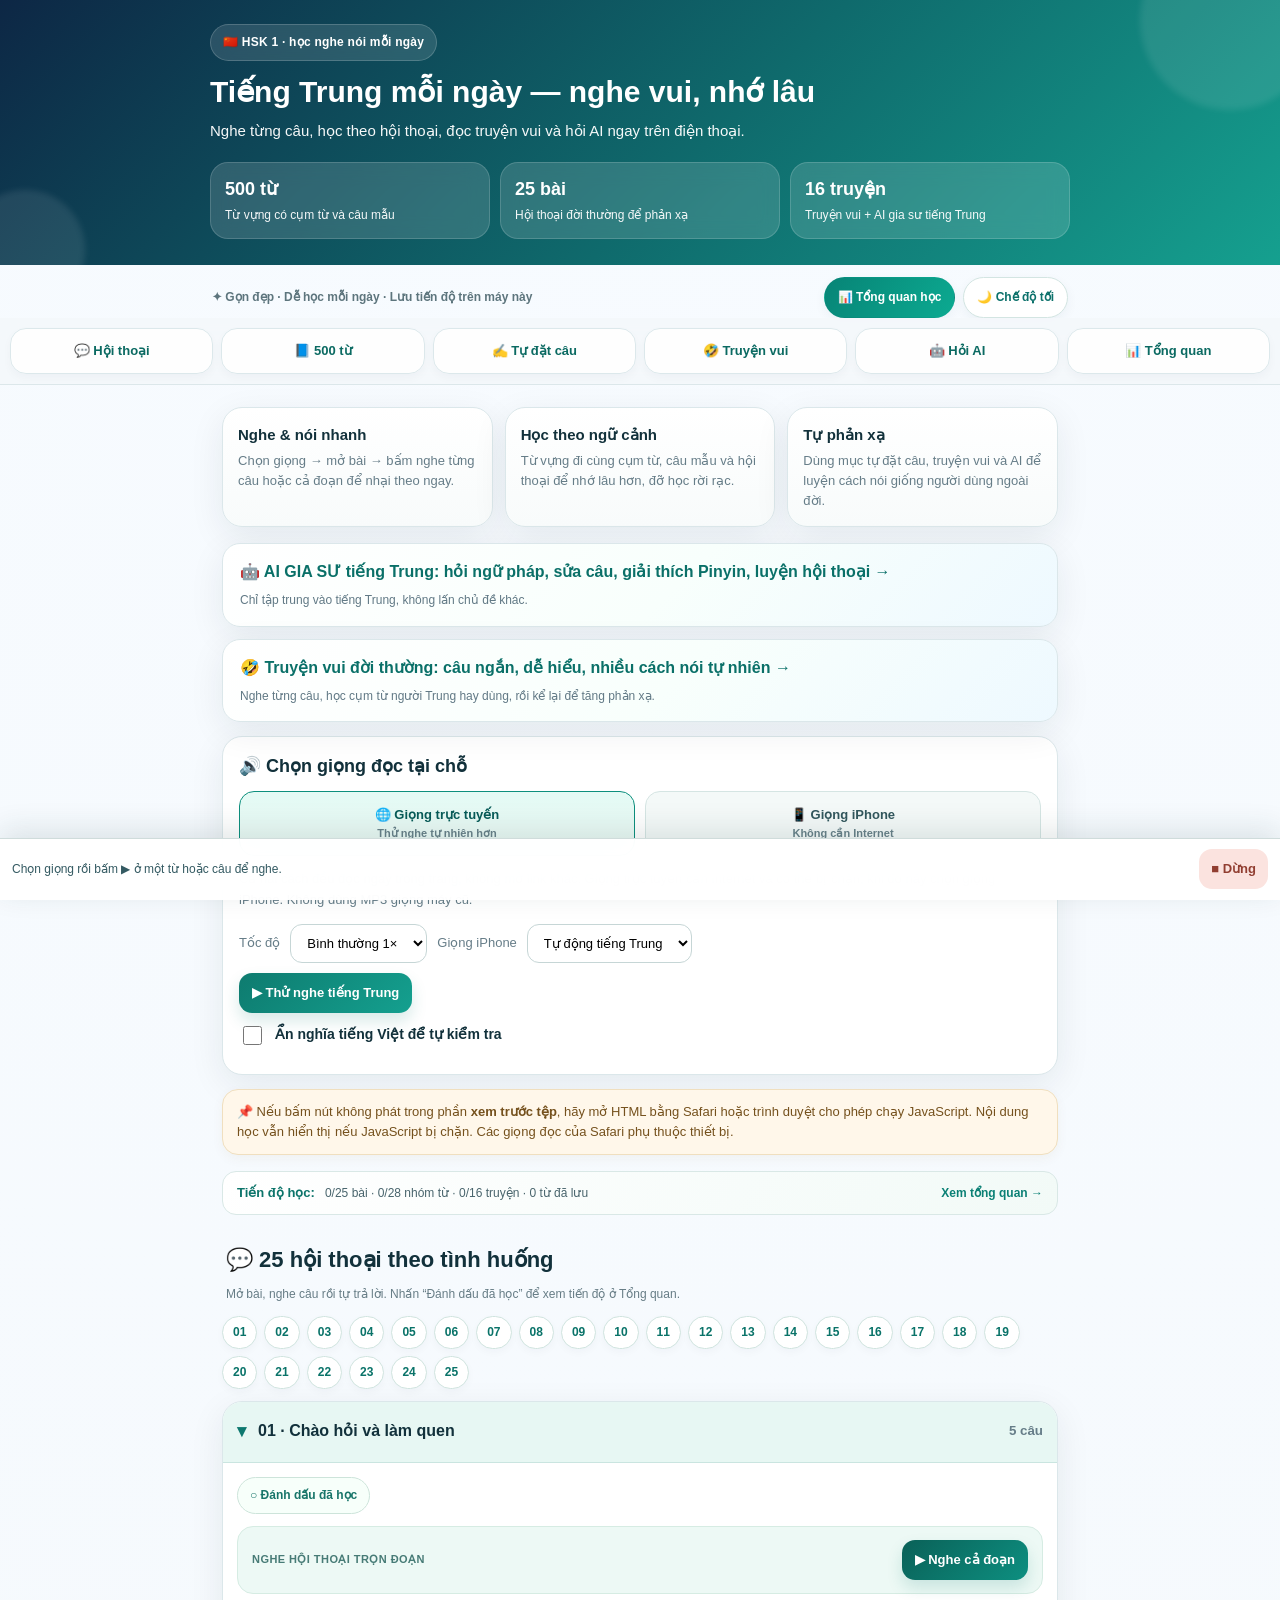
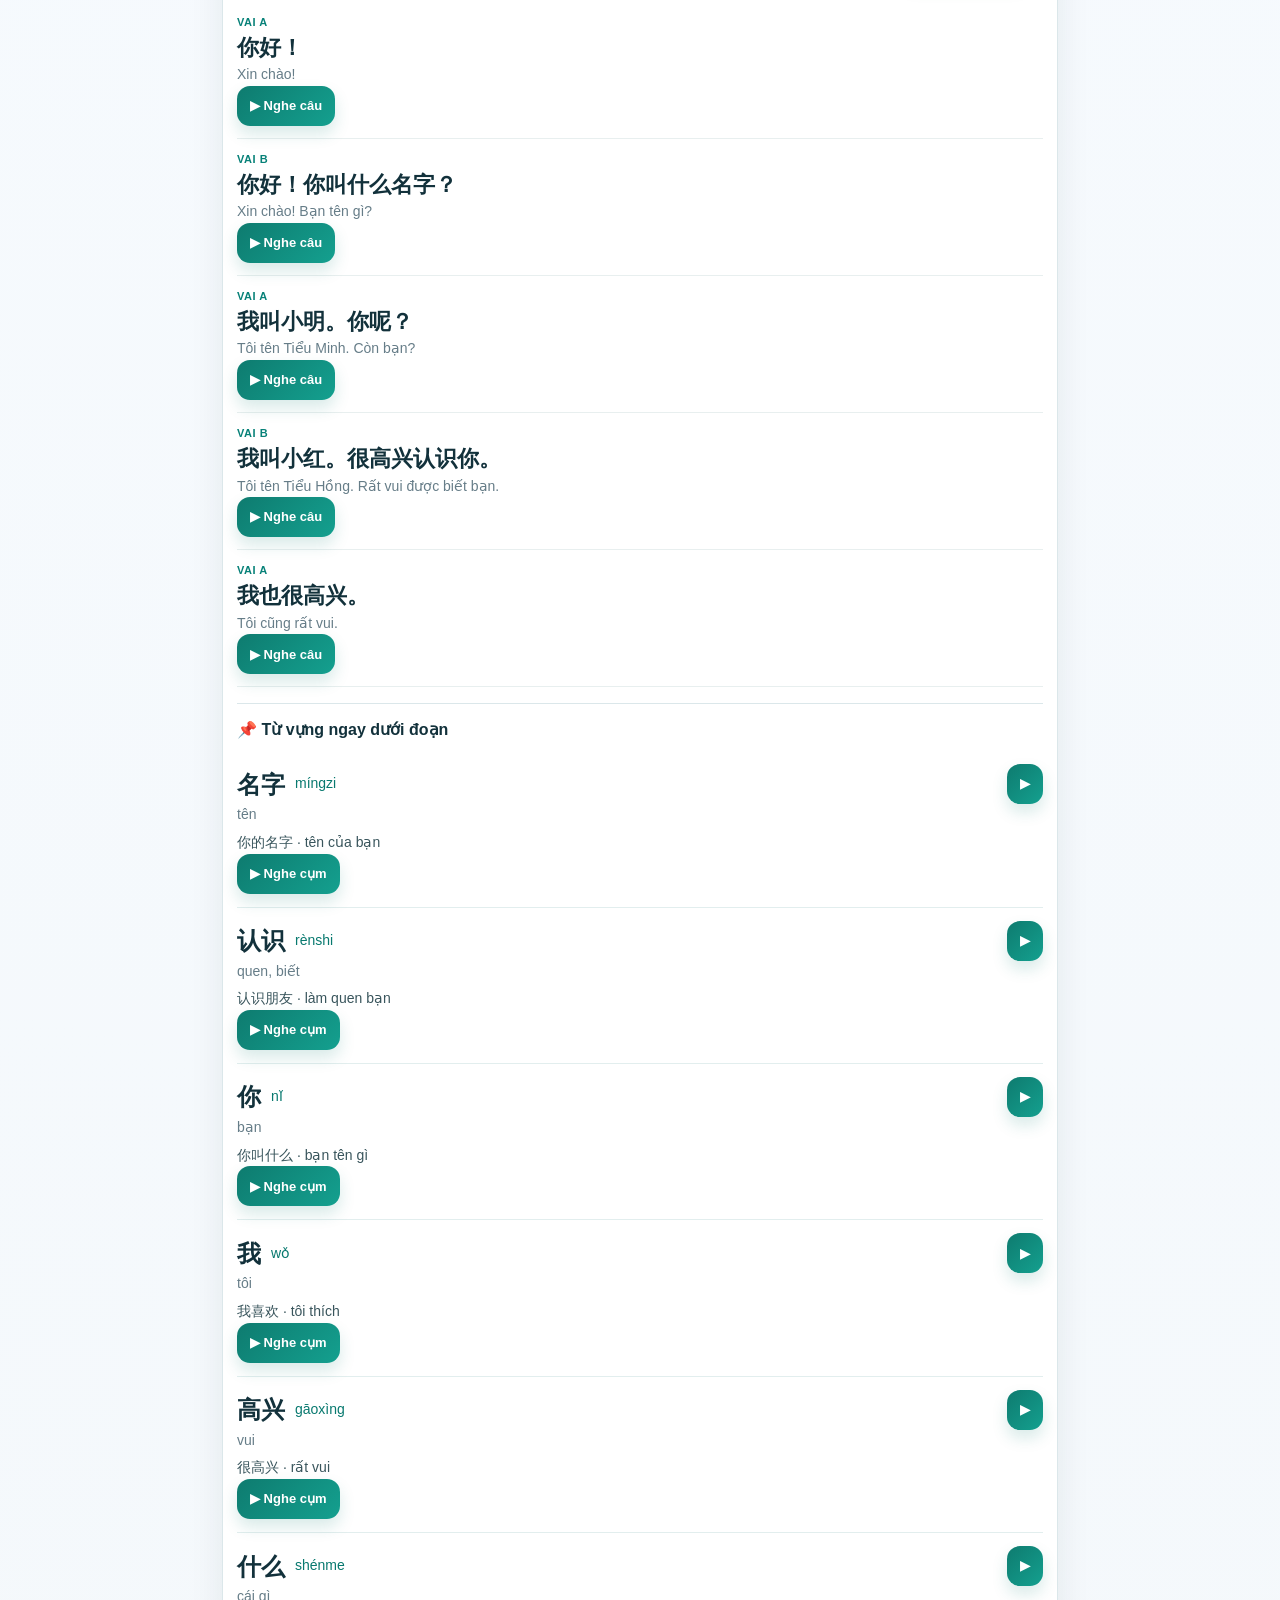
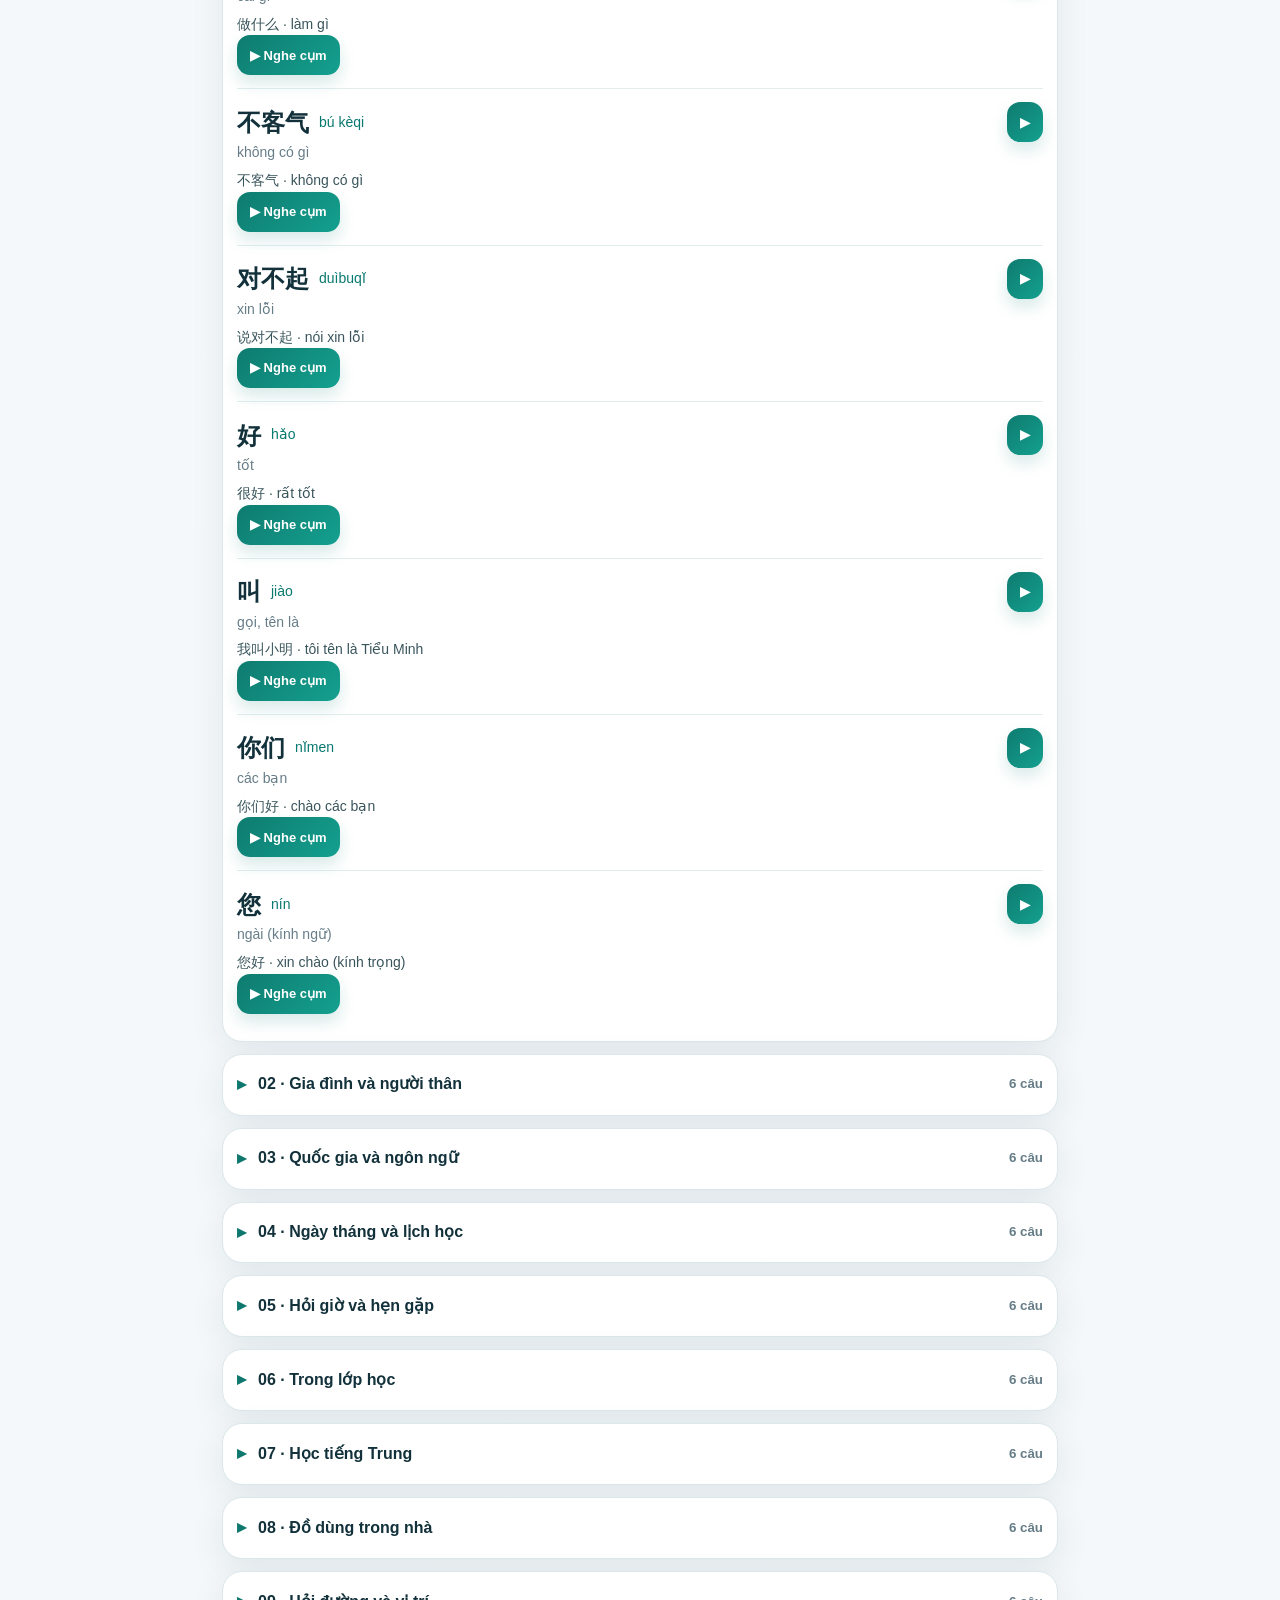
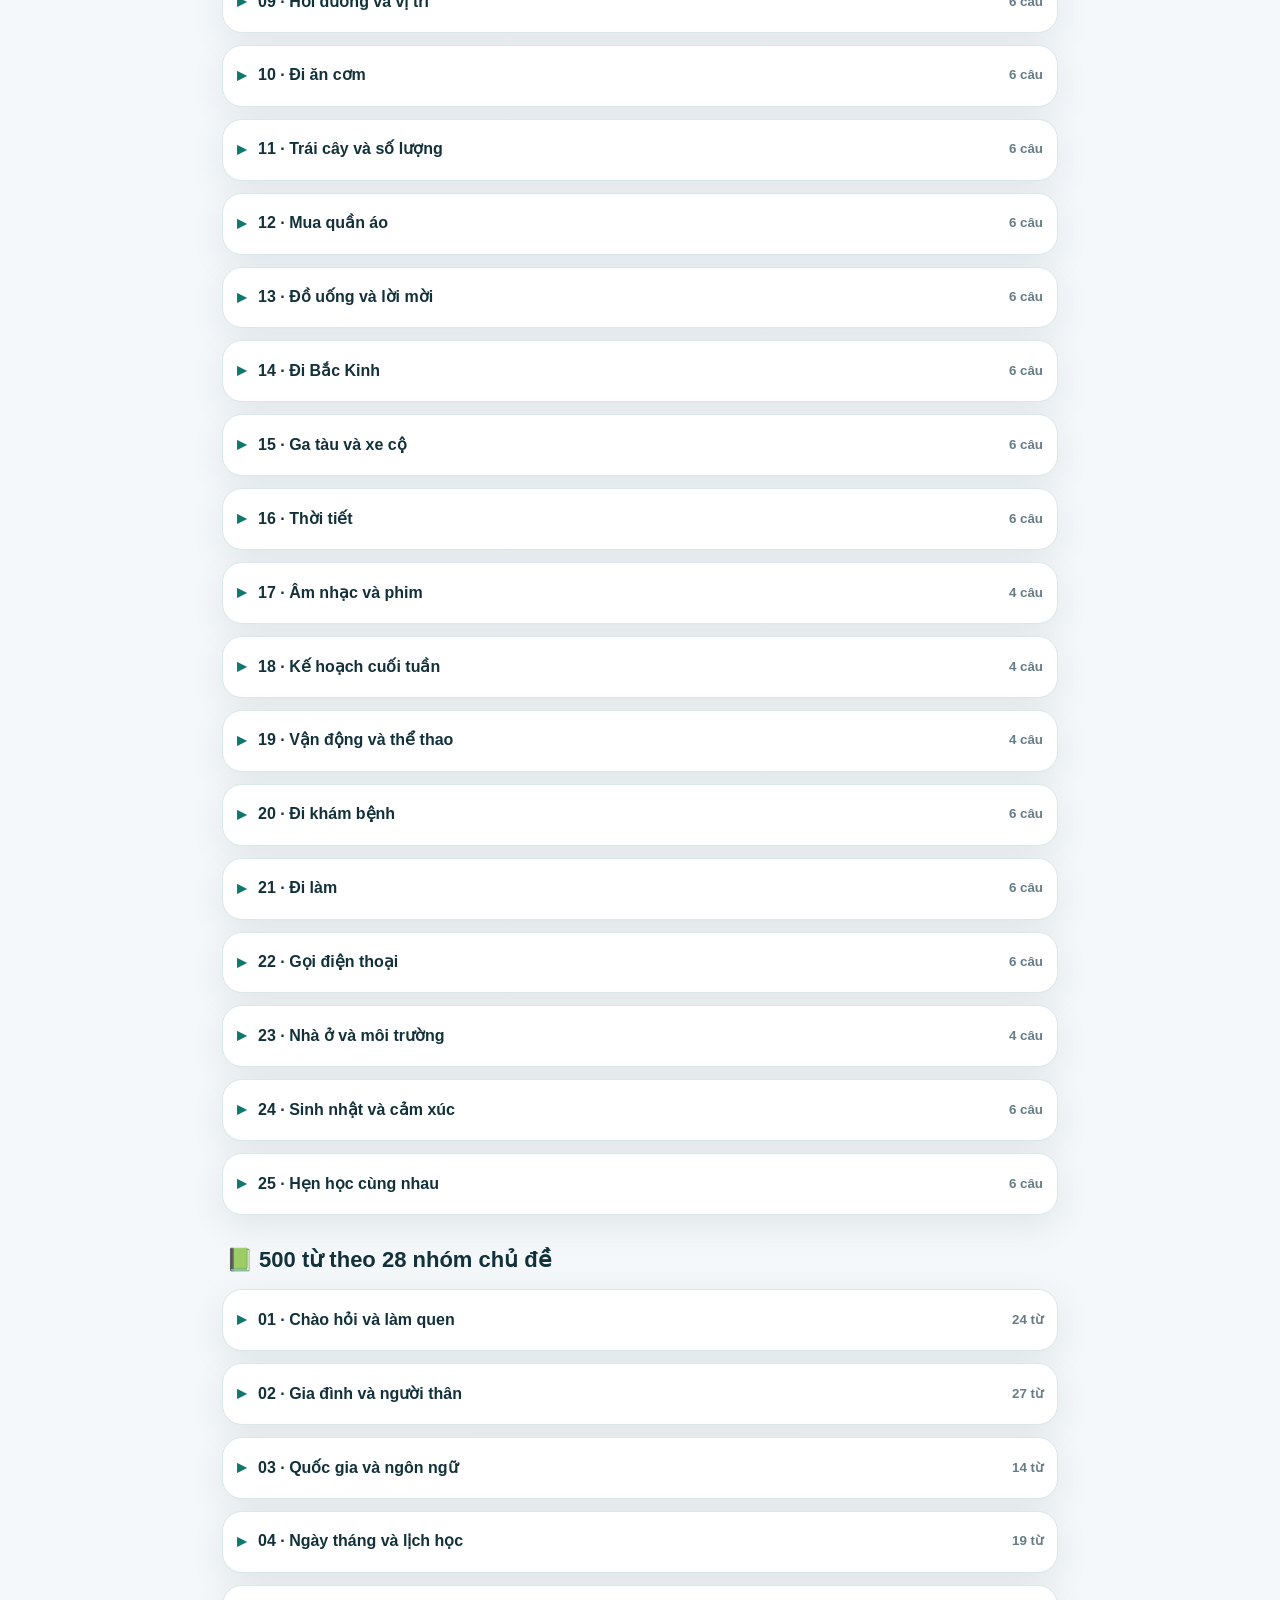
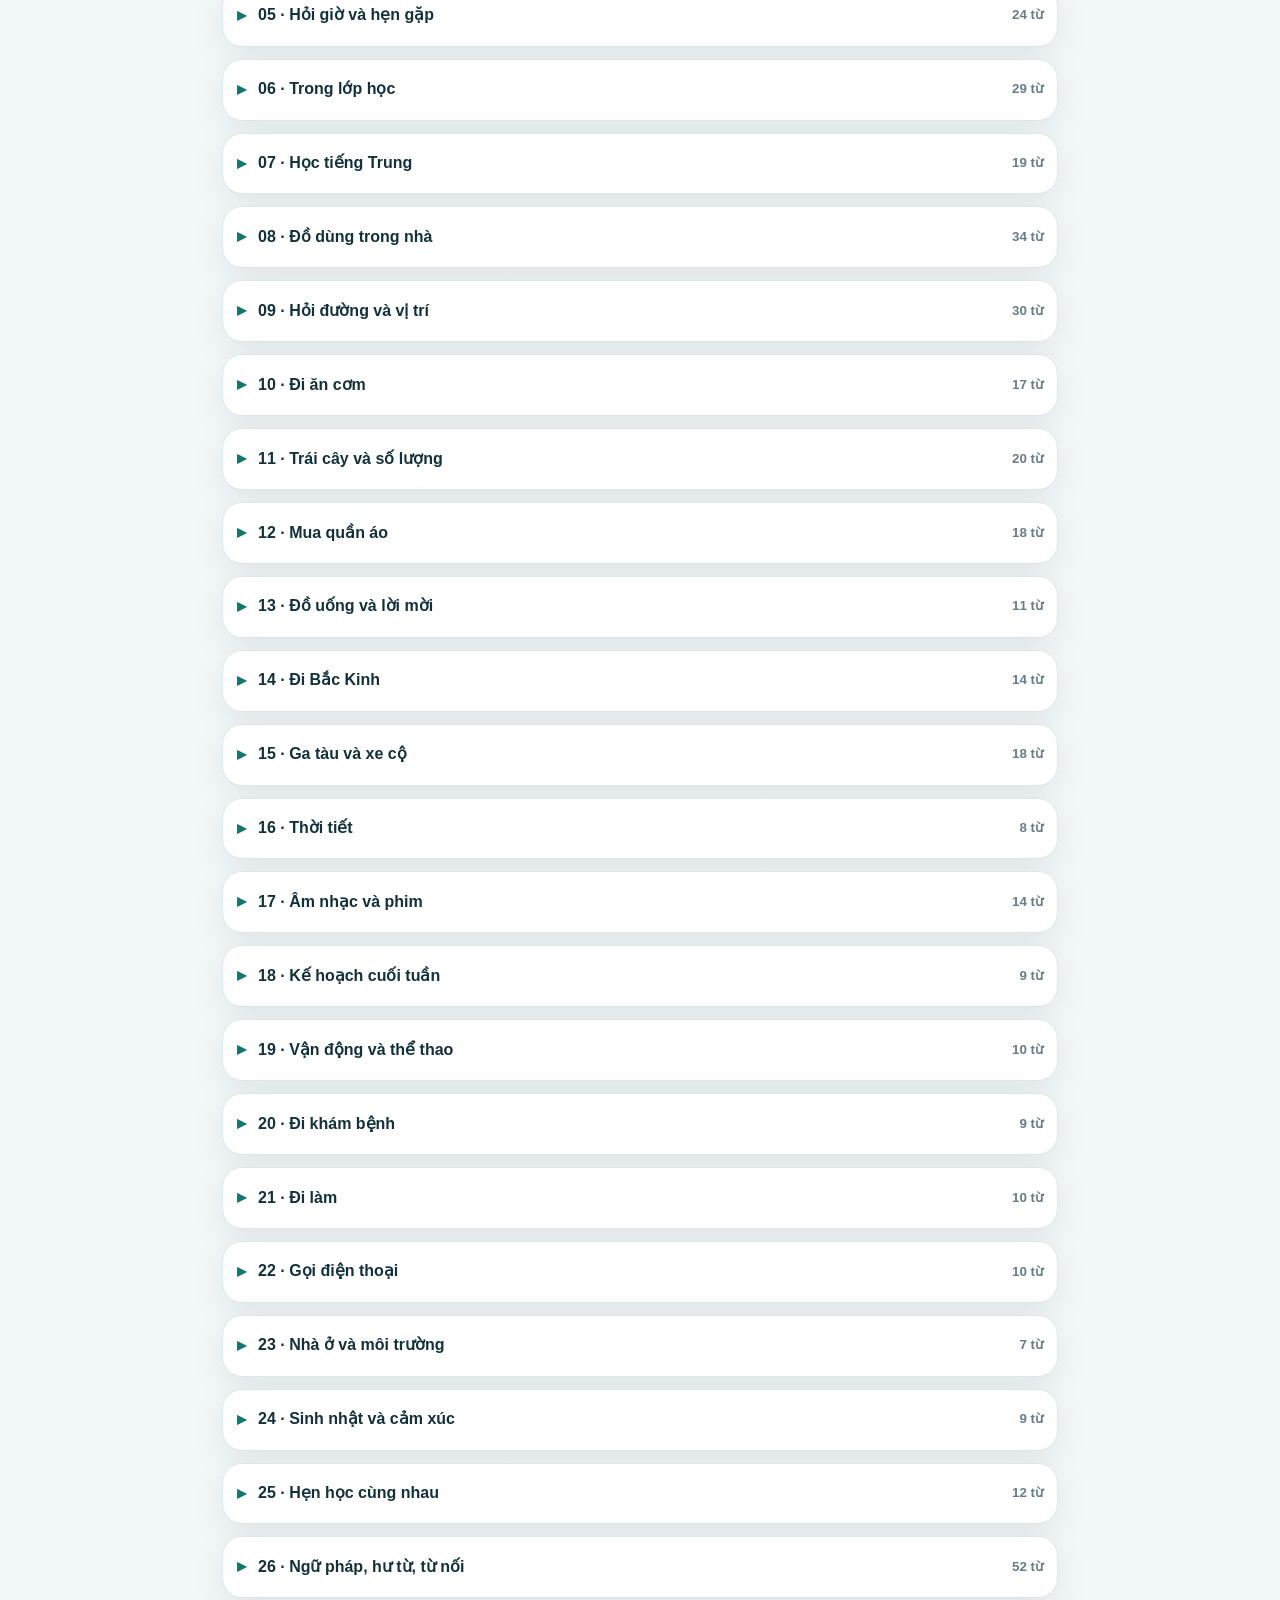
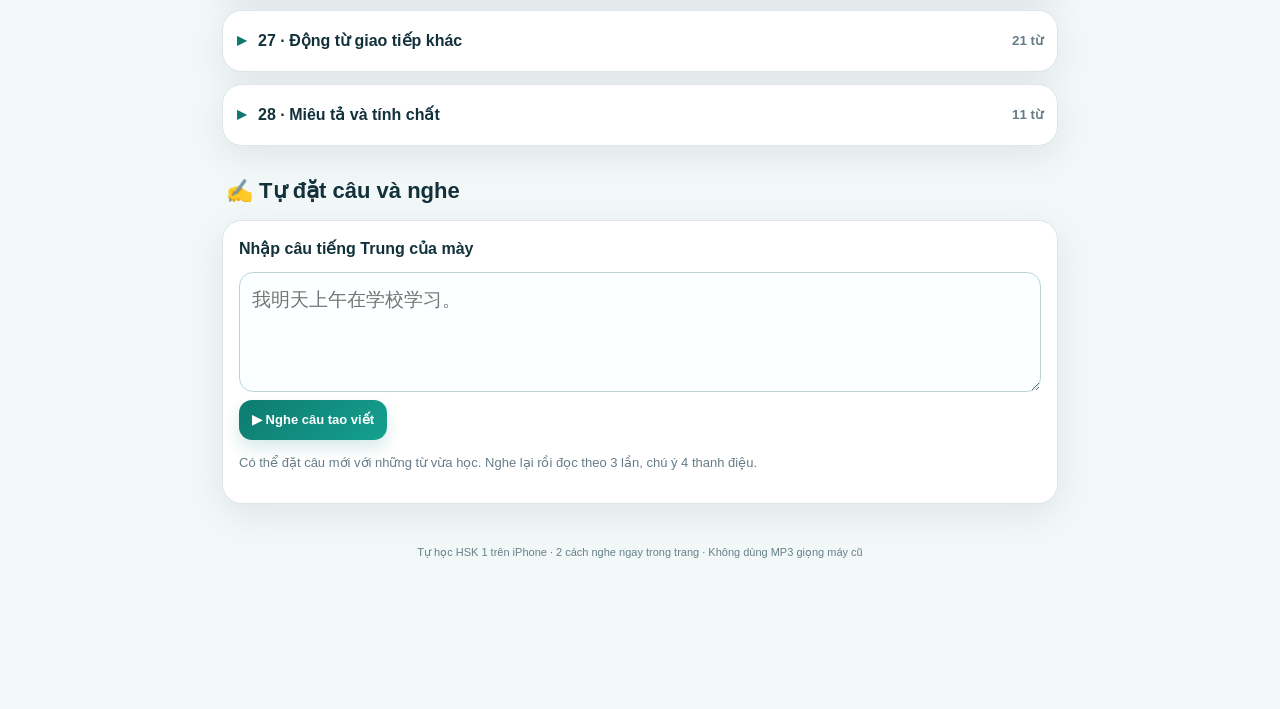
==== commit ce9503d5: "Redesign HSK index.html with premium mobile UI and saved progress" ====
--- a/index.html
+++ b/index.html
@@ -1,7 +1,5 @@
-<!doctype html><html lang="vi"><head><meta charset="utf-8"><meta name="viewport" content="width=device-width,initial-scale=1,viewport-fit=cover"><meta name="color-scheme" content="light"><meta name="referrer" content="no-referrer"><title>HSK 1 – Nghe ngay trong trang · iPhone</title><style>
-:root{--bg:#f3f7f8;--ink:#17353e;--muted:#647985;--brand:#08796f;--line:#dce9e8;--soft:#e8f5f0}*{box-sizing:border-box}html{scroll-behavior:smooth}body{margin:0;background:var(--bg);font:16px/1.5 -apple-system,BlinkMacSystemFont,"Segoe UI",Arial,sans-serif;color:var(--ink)}header{background:linear-gradient(125deg,#102f4d,#0b877b);color:white;padding:22px 17px 24px}header h1{font-size:25px;line-height:1.25;margin:0 0 6px}header p{font-size:14px;opacity:.94;margin:0}.wrap{max-width:680px;margin:auto;padding:0 11px 110px}nav{position:sticky;top:0;z-index:20;background:#fff;display:flex;gap:5px;padding:8px;border-bottom:1px solid var(--line)}nav a{text-decoration:none;color:#0e635d;background:#eff7f5;border-radius:10px;flex:1;text-align:center;font-weight:750;font-size:12px;padding:11px 4px}
-.settings{border:1px solid var(--line);background:#fff;border-radius:16px;padding:13px;margin:14px 0;box-shadow:0 4px 20px #0b283308}.settings h2{font-size:16px;margin:0 0 9px}.modes{display:flex;gap:5px}.mode{flex:1;padding:12px 7px;border:1px solid #d8e5e5;background:#f1f6f6;color:#34565c;border-radius:10px;font-size:13px;font-weight:750;line-height:1.3}.mode.active{border-color:#098178;color:#075b57;background:#dff4ee}.help{color:var(--muted);font-size:12px;line-height:1.55;margin:8px 0}.row{display:flex;align-items:center;gap:10px;flex-wrap:wrap}.speed{margin:9px 0 0;font-size:13px;color:#47626d}select{font:inherit;font-size:13px;padding:9px;border:1px solid #c6d6d6;border-radius:9px;background:white;max-width:100%}.test{margin:8px 0 0}.notice{font-size:13px;background:#fff5df;border:1px solid #ead9b1;color:#704f16;border-radius:12px;padding:10px 12px;margin:10px 0 14px}h2.sectiontitle{font-size:20px;margin:26px 4px 11px;scroll-margin-top:70px}h3{font-size:15px;padding-top:14px;border-top:1px solid var(--line);margin:15px 0 6px}details{background:#fff;border-radius:15px;overflow:hidden;border:1px solid var(--line);margin:10px 0;box-shadow:0 3px 12px #07293908;scroll-margin-top:75px}summary{cursor:pointer;padding:15px 12px;font-weight:750;display:flex;align-items:center;justify-content:space-between;gap:8px;list-style:none}summary::before{content:'▸';color:#0e786f;margin-right:4px}details[open]>summary::before{content:'▾'}details[open]>summary{background:var(--soft);border-bottom:1px solid #cae5e0}summary span{flex:1}summary small{color:var(--muted);white-space:nowrap;font-weight:500}.inside{padding:12px}.all{display:flex;justify-content:space-between;gap:6px;align-items:center;padding:12px;background:#ecf8f5;border-radius:12px;margin-bottom:5px}.tiny{font-size:11px;font-weight:800;color:#477b76}.dialog{padding:11px 0;border-bottom:1px solid #e8efef}.speaker{color:#078178;font-size:11px;font-weight:800}.cn{font-size:21px;line-height:1.5;font-weight:700;overflow-wrap:anywhere}.meaning{color:var(--muted);font-size:14px}.listen{border:0;background:#117c71;color:white;border-radius:11px;padding:9px 12px;font-size:13px;line-height:1.2;font-weight:750;min-height:38px;cursor:pointer;margin-top:7px}.listen:active{opacity:.7}.listen.allplay{margin:0;background:#075d56;white-space:nowrap}.quick,.word{border-bottom:1px solid #e2eeee;padding:12px 0}.quick:last-child,.word:last-child{border:0}.quicktop{display:flex;align-items:center;gap:9px}.quicktop b{font-size:23px}.quicktop span,.pinyin{color:#08796f;font-size:14px}.quicktop .listen{margin:0 0 0 auto}.phr{font-size:14px;margin-top:5px}.wordheader{display:flex;align-items:center;gap:9px}.wordheader .listen{margin:0 0 0 auto}.root{font-size:25px;font-weight:800}.phrase,.sentence{display:grid;grid-template-columns:1fr auto;gap:3px 8px;margin-top:9px;padding:10px;border-radius:11px;background:#f2f7f6}.sentence{background:#f7f8fa}.phrase span,.sentence span{font-size:11px;font-weight:800;color:#68808a;grid-column:1/-1}.phrase b,.sentence b{font-size:17px;grid-column:1/-1}.phrase i,.sentence i{font-style:normal}.phrase .listen,.sentence .listen{grid-column:2;grid-row:3;margin:0;align-self:center}.phrase i,.sentence i{grid-column:1;grid-row:3}.own{background:white;border:1px solid var(--line);padding:13px;border-radius:15px;margin-bottom:20px}textarea{width:100%;font:20px/1.5 -apple-system,sans-serif;min-height:110px;padding:11px;border:1px solid #bdd5d2;border-radius:10px;margin-top:9px;resize:vertical}.hidden{display:none!important}.hidebox{display:flex;gap:9px;align-items:center;font-size:14px;padding:9px 0;font-weight:650}.hidebox input{height:19px;width:19px;accent-color:#0b786f}.hidevi .meaning{display:none!important}.chip{font-size:11px;padding:4px 7px;border-radius:6px;background:#e2f1eb;color:#0d7168}.status{position:fixed;bottom:0;left:0;right:0;z-index:70;background:#fff;border-top:1px solid #cfdcdb;padding:8px 12px max(9px,env(safe-area-inset-bottom));display:flex;align-items:center;gap:10px;box-shadow:0 -5px 23px #19393c18;max-height:112px}.status span{flex:1;font-size:12px;line-height:1.4;color:#345a62;overflow:hidden}.status button{border:0;border-radius:11px;background:#fbe3df;color:#913e31;padding:10px;font-size:13px;font-weight:700}.shortcuts{display:flex;flex-wrap:wrap;gap:6px;margin-bottom:9px}.shortcuts a{padding:5px 9px;border:1px solid #d0e4df;border-radius:8px;background:white;color:#0a7369;text-decoration:none;font-weight:700;font-size:12px}footer{text-align:center;color:#66818a;font-size:11px;padding:18px 0}@media(min-width:680px){.wrap{padding-bottom:130px}}
-.storypromo{background:linear-gradient(120deg,#fff8e7,#edf9f4);border:1px solid #d8eadd;padding:13px 14px;margin:13px 0 2px;border-radius:13px}.storypromo a{text-decoration:none;color:#08796f;font-weight:800}.storypromo small{display:block;color:#617985;font-size:12px;margin-top:4px}</style></head><body><header><h1>HSK 1 · Nghe ngay trong trang</h1><p>500 từ · 25 hội thoại · 16 truyện vui · luyện nghe nói trên iPhone</p></header><nav><a href="#lessons">💬 Hội thoại</a><a href="#words">📗 500 từ</a><a href="#own">✍️ Tự đặt câu</a><a href="./stories.html">🤣 Truyện vui</a><a href="./ai.html">🤖 Hỏi AI</a></nav><div class="wrap"><div class="storypromo"><a href="./ai.html">🤖 AI GIA SƯ: Hỏi ngữ pháp, dịch câu, sửa lỗi và luyện hội thoại tiếng Trung →</a><small>Chuyên học tiếng Trung, có Pinyin và ví dụ đời thường.</small></div><div class="storypromo"><a href="./stories.html">🤣 MỚI: 16 truyện vui ngoài đời →</a><small>Có nút nghe từng câu, Pinyin, nghĩa Việt và các cụm từ hay dùng.</small></div><section class="settings"><h2>🔊 Chọn giọng đọc tại chỗ</h2><div class="modes"><button type="button" class="mode active" data-mode="online">🌐 Giọng trực tuyến<br><small>Thử nghe tự nhiên hơn</small></button><button type="button" class="mode" data-mode="device">📱 Giọng iPhone<br><small>Không cần Internet</small></button></div><p class="help">Cả hai cách đều đọc ngay trong trang, không mở link khác. Giọng trực tuyến cần Internet và có thể bị chặn; khi đó hãy chọn giọng iPhone. Không dùng MP3 giọng máy cũ.</p><div class="row speed"><label for="speed">Tốc độ</label><select id="speed"><option value="0.85">Chậm 0,85×</option><option selected value="1">Bình thường 1×</option><option value="1.15">Nhanh 1,15×</option></select><label for="voices">Giọng iPhone</label><select id="voices"><option value="">Tự động tiếng Trung</option></select></div><div class="test"><button type="button" class="listen " data-cn="你好！我正在学习中文。">▶ Thử nghe tiếng Trung</button></div><label class="hidebox"><input id="hidevi" type="checkbox"> Ẩn nghĩa tiếng Việt để tự kiểm tra</label></section><div class="notice">📌 Nếu bấm nút không phát trong phần <b>xem trước tệp</b>, hãy mở HTML bằng Safari hoặc trình duyệt cho phép chạy JavaScript. Nội dung học vẫn hiển thị nếu JavaScript bị chặn. Các giọng đọc của Safari phụ thuộc thiết bị.</div><section id="lessons"><h2 class="sectiontitle">💬 25 hội thoại theo tình huống</h2><div class="shortcuts"><a href="#lesson1">01</a><a href="#lesson2">02</a><a href="#lesson3">03</a><a href="#lesson4">04</a><a href="#lesson5">05</a><a href="#lesson6">06</a><a href="#lesson7">07</a><a href="#lesson8">08</a><a href="#lesson9">09</a><a href="#lesson10">10</a><a href="#lesson11">11</a><a href="#lesson12">12</a><a href="#lesson13">13</a><a href="#lesson14">14</a><a href="#lesson15">15</a><a href="#lesson16">16</a><a href="#lesson17">17</a><a href="#lesson18">18</a><a href="#lesson19">19</a><a href="#lesson20">20</a><a href="#lesson21">21</a><a href="#lesson22">22</a><a href="#lesson23">23</a><a href="#lesson24">24</a><a href="#lesson25">25</a></div><details class="lesson" open id="lesson1"><summary><span>01 · Chào hỏi và làm quen</span><small>5 câu</small></summary><div class="inside"><div class="all"><span class="tiny">NGHE HỘI THOẠI TRỌN ĐOẠN</span><button type="button" class="listen allplay" data-cn="你好！ 你好！你叫什么名字？ 我叫小明。你呢？ 我叫小红。很高兴认识你。 我也很高兴。">▶ Nghe cả đoạn</button></div><div class="dialog"><div class="speaker">Vai A</div><div class="cn">你好！</div><div class="meaning">Xin chào!</div><button type="button" class="listen " data-cn="你好！">▶ Nghe câu</button></div><div class="dialog"><div class="speaker">Vai B</div><div class="cn">你好！你叫什么名字？</div><div class="meaning">Xin chào! Bạn tên gì?</div><button type="button" class="listen " data-cn="你好！你叫什么名字？">▶ Nghe câu</button></div><div class="dialog"><div class="speaker">Vai A</div><div class="cn">我叫小明。你呢？</div><div class="meaning">Tôi tên Tiểu Minh. Còn bạn?</div><button type="button" class="listen " data-cn="我叫小明。你呢？">▶ Nghe câu</button></div><div class="dialog"><div class="speaker">Vai B</div><div class="cn">我叫小红。很高兴认识你。</div><div class="meaning">Tôi tên Tiểu Hồng. Rất vui được biết bạn.</div><button type="button" class="listen " data-cn="我叫小红。很高兴认识你。">▶ Nghe câu</button></div><div class="dialog"><div class="speaker">Vai A</div><div class="cn">我也很高兴。</div><div class="meaning">Tôi cũng rất vui.</div><button type="button" class="listen " data-cn="我也很高兴。">▶ Nghe câu</button></div><h3>📌 Từ vựng ngay dưới đoạn</h3><div class="quick"><div class="quicktop"><b>名字</b><span>míngzi</span><button type="button" class="listen " data-cn="名字">▶</button></div><div class="meaning">tên</div><div class="phr">你的名字 · tên của bạn</div><button type="button" class="listen " data-cn="你的名字">▶ Nghe cụm</button></div><div class="quick"><div class="quicktop"><b>认识</b><span>rènshi</span><button type="button" class="listen " data-cn="认识">▶</button></div><div class="meaning">quen, biết</div><div class="phr">认识朋友 · làm quen bạn</div><button type="button" class="listen " data-cn="认识朋友">▶ Nghe cụm</button></div><div class="quick"><div class="quicktop"><b>你</b><span>nǐ</span><button type="button" class="listen " data-cn="你">▶</button></div><div class="meaning">bạn</div><div class="phr">你叫什么 · bạn tên gì</div><button type="button" class="listen " data-cn="你叫什么">▶ Nghe cụm</button></div><div class="quick"><div class="quicktop"><b>我</b><span>wǒ</span><button type="button" class="listen " data-cn="我">▶</button></div><div class="meaning">tôi</div><div class="phr">我喜欢 · tôi thích</div><button type="button" class="listen " data-cn="我喜欢">▶ Nghe cụm</button></div><div class="quick"><div class="quicktop"><b>高兴</b><span>gāoxìng</span><button type="button" class="listen " data-cn="高兴">▶</button></div><div class="meaning">vui</div><div class="phr">很高兴 · rất vui</div><button type="button" class="listen " data-cn="很高兴">▶ Nghe cụm</button></div><div class="quick"><div class="quicktop"><b>什么</b><span>shénme</span><button type="button" class="listen " data-cn="什么">▶</button></div><div class="meaning">cái gì</div><div class="phr">做什么 · làm gì</div><button type="button" class="listen " data-cn="做什么">▶ Nghe cụm</button></div><div class="quick"><div class="quicktop"><b>不客气</b><span>bú kèqi</span><button type="button" class="listen " data-cn="不客气">▶</button></div><div class="meaning">không có gì</div><div class="phr">不客气 · không có gì</div><button type="button" class="listen " data-cn="不客气">▶ Nghe cụm</button></div><div class="quick"><div class="quicktop"><b>对不起</b><span>duìbuqǐ</span><button type="button" class="listen " data-cn="对不起">▶</button></div><div class="meaning">xin lỗi</div><div class="phr">说对不起 · nói xin lỗi</div><button type="button" class="listen " data-cn="说对不起">▶ Nghe cụm</button></div><div class="quick"><div class="quicktop"><b>好</b><span>hǎo</span><button type="button" class="listen " data-cn="好">▶</button></div><div class="meaning">tốt</div><div class="phr">很好 · rất tốt</div><button type="button" class="listen " data-cn="很好">▶ Nghe cụm</button></div><div class="quick"><div class="quicktop"><b>叫</b><span>jiào</span><button type="button" class="listen " data-cn="叫">▶</button></div><div class="meaning">gọi, tên là</div><div class="phr">我叫小明 · tôi tên là Tiểu Minh</div><button type="button" class="listen " data-cn="我叫小明">▶ Nghe cụm</button></div><div class="quick"><div class="quicktop"><b>你们</b><span>nǐmen</span><button type="button" class="listen " data-cn="你们">▶</button></div><div class="meaning">các bạn</div><div class="phr">你们好 · chào các bạn</div><button type="button" class="listen " data-cn="你们好">▶ Nghe cụm</button></div><div class="quick"><div class="quicktop"><b>您</b><span>nín</span><button type="button" class="listen " data-cn="您">▶</button></div><div class="meaning">ngài (kính ngữ)</div><div class="phr">您好 · xin chào (kính trọng)</div><button type="button" class="listen " data-cn="您好">▶ Nghe cụm</button></div></div></details><details class="lesson"  id="lesson2"><summary><span>02 · Gia đình và người thân</span><small>6 câu</small></summary><div class="inside"><div class="all"><span class="tiny">NGHE HỘI THOẠI TRỌN ĐOẠN</span><button type="button" class="listen allplay" data-cn="你家有几口人？ 我家有四口人。 你有哥哥吗？ 没有，我有一个弟弟。 你爸爸做什么工作？ 他是老师。">▶ Nghe cả đoạn</button></div><div class="dialog"><div class="speaker">Vai A</div><div class="cn">你家有几口人？</div><div class="meaning">Nhà bạn có mấy người?</div><button type="button" class="listen " data-cn="你家有几口人？">▶ Nghe câu</button></div><div class="dialog"><div class="speaker">Vai B</div><div class="cn">我家有四口人。</div><div class="meaning">Nhà tôi có bốn người.</div><button type="button" class="listen " data-cn="我家有四口人。">▶ Nghe câu</button></div><div class="dialog"><div class="speaker">Vai A</div><div class="cn">你有哥哥吗？</div><div class="meaning">Bạn có anh trai không?</div><button type="button" class="listen " data-cn="你有哥哥吗？">▶ Nghe câu</button></div><div class="dialog"><div class="speaker">Vai B</div><div class="cn">没有，我有一个弟弟。</div><div class="meaning">Không, tôi có một em trai.</div><button type="button" class="listen " data-cn="没有，我有一个弟弟。">▶ Nghe câu</button></div><div class="dialog"><div class="speaker">Vai A</div><div class="cn">你爸爸做什么工作？</div><div class="meaning">Bố bạn làm nghề gì?</div><button type="button" class="listen " data-cn="你爸爸做什么工作？">▶ Nghe câu</button></div><div class="dialog"><div class="speaker">Vai B</div><div class="cn">他是老师。</div><div class="meaning">Ông ấy là giáo viên.</div><button type="button" class="listen " data-cn="他是老师。">▶ Nghe câu</button></div><h3>📌 Từ vựng ngay dưới đoạn</h3><div class="quick"><div class="quicktop"><b>家</b><span>jiā</span><button type="button" class="listen " data-cn="家">▶</button></div><div class="meaning">nhà</div><div class="phr">回家 · về nhà</div><button type="button" class="listen " data-cn="回家">▶ Nghe cụm</button></div><div class="quick"><div class="quicktop"><b>爸爸</b><span>bàba｜bà</span><button type="button" class="listen " data-cn="爸爸">▶</button></div><div class="meaning">bố</div><div class="phr">我爸爸 · bố tôi</div><button type="button" class="listen " data-cn="我爸爸">▶ Nghe cụm</button></div><div class="quick"><div class="quicktop"><b>弟弟</b><span>dìdi｜dì</span><button type="button" class="listen " data-cn="弟弟">▶</button></div><div class="meaning">em trai</div><div class="phr">我弟弟 · em trai tôi</div><button type="button" class="listen " data-cn="我弟弟">▶ Nghe cụm</button></div><div class="quick"><div class="quicktop"><b>哥哥</b><span>gēge｜gē</span><button type="button" class="listen " data-cn="哥哥">▶</button></div><div class="meaning">anh trai</div><div class="phr">我哥哥 · anh trai tôi</div><button type="button" class="listen " data-cn="我哥哥">▶ Nghe cụm</button></div><div class="quick"><div class="quicktop"><b>工作</b><span>gōngzuò</span><button type="button" class="listen " data-cn="工作">▶</button></div><div class="meaning">làm việc; công việc</div><div class="phr">在医院工作 · làm việc ở bệnh viện</div><button type="button" class="listen " data-cn="在医院工作">▶ Nghe cụm</button></div><div class="quick"><div class="quicktop"><b>老师</b><span>lǎoshī</span><button type="button" class="listen " data-cn="老师">▶</button></div><div class="meaning">giáo viên</div><div class="phr">汉语老师 · giáo viên tiếng Trung</div><button type="button" class="listen " data-cn="汉语老师">▶ Nghe cụm</button></div><div class="quick"><div class="quicktop"><b>没有</b><span>méiyǒu</span><button type="button" class="listen " data-cn="没有">▶</button></div><div class="meaning">không có</div><div class="phr">没有时间 · không có thời gian</div><button type="button" class="listen " data-cn="没有时间">▶ Nghe cụm</button></div><div class="quick"><div class="quicktop"><b>什么</b><span>shénme</span><button type="button" class="listen " data-cn="什么">▶</button></div><div class="meaning">cái gì</div><div class="phr">做什么 · làm gì</div><button type="button" class="listen " data-cn="做什么">▶ Nghe cụm</button></div><div class="quick"><div class="quicktop"><b>爱</b><span>ài</span><button type="button" class="listen " data-cn="爱">▶</button></div><div class="meaning">yêu</div><div class="phr">爱妈妈 · yêu mẹ</div><button type="button" class="listen " data-cn="爱妈妈">▶ Nghe cụm</button></div><div class="quick"><div class="quicktop"><b>儿子</b><span>érzi</span><button type="button" class="listen " data-cn="儿子">▶</button></div><div class="meaning">con trai</div><div class="phr">我的儿子 · con trai tôi</div><button type="button" class="listen " data-cn="我的儿子">▶ Nghe cụm</button></div><div class="quick"><div class="quicktop"><b>孩子</b><span>háizi</span><button type="button" class="listen " data-cn="孩子">▶</button></div><div class="meaning">đứa trẻ</div><div class="phr">两个孩子 · hai đứa trẻ</div><button type="button" class="listen " data-cn="两个孩子">▶ Nghe cụm</button></div><div class="quick"><div class="quicktop"><b>姐姐</b><span>jiějie｜jiě</span><button type="button" class="listen " data-cn="姐姐">▶</button></div><div class="meaning">chị gái</div><div class="phr">我姐姐 · chị gái tôi</div><button type="button" class="listen " data-cn="我姐姐">▶ Nghe cụm</button></div></div></details><details class="lesson"  id="lesson3"><summary><span>03 · Quốc gia và ngôn ngữ</span><small>6 câu</small></summary><div class="inside"><div class="all"><span class="tiny">NGHE HỘI THOẠI TRỌN ĐOẠN</span><button type="button" class="listen allplay" data-cn="你是哪国人？ 我是越南人。 你会说汉语吗？ 我会说一点儿汉语。 你想去中国吗？ 我想去北京。">▶ Nghe cả đoạn</button></div><div class="dialog"><div class="speaker">Vai A</div><div class="cn">你是哪国人？</div><div class="meaning">Bạn là người nước nào?</div><button type="button" class="listen " data-cn="你是哪国人？">▶ Nghe câu</button></div><div class="dialog"><div class="speaker">Vai B</div><div class="cn">我是越南人。</div><div class="meaning">Tôi là người Việt Nam.</div><button type="button" class="listen " data-cn="我是越南人。">▶ Nghe câu</button></div><div class="dialog"><div class="speaker">Vai A</div><div class="cn">你会说汉语吗？</div><div class="meaning">Bạn biết nói tiếng Trung không?</div><button type="button" class="listen " data-cn="你会说汉语吗？">▶ Nghe câu</button></div><div class="dialog"><div class="speaker">Vai B</div><div class="cn">我会说一点儿汉语。</div><div class="meaning">Tôi biết nói một chút tiếng Trung.</div><button type="button" class="listen " data-cn="我会说一点儿汉语。">▶ Nghe câu</button></div><div class="dialog"><div class="speaker">Vai A</div><div class="cn">你想去中国吗？</div><div class="meaning">Bạn muốn đến Trung Quốc không?</div><button type="button" class="listen " data-cn="你想去中国吗？">▶ Nghe câu</button></div><div class="dialog"><div class="speaker">Vai B</div><div class="cn">我想去北京。</div><div class="meaning">Tôi muốn đến Bắc Kinh.</div><button type="button" class="listen " data-cn="我想去北京。">▶ Nghe câu</button></div><h3>📌 Từ vựng ngay dưới đoạn</h3><div class="quick"><div class="quicktop"><b>北京</b><span>Běijīng</span><button type="button" class="listen " data-cn="北京">▶</button></div><div class="meaning">Bắc Kinh</div><div class="phr">去北京 · đi Bắc Kinh</div><button type="button" class="listen " data-cn="去北京">▶ Nghe cụm</button></div><div class="quick"><div class="quicktop"><b>汉语</b><span>Hànyǔ</span><button type="button" class="listen " data-cn="汉语">▶</button></div><div class="meaning">tiếng Trung</div><div class="phr">学汉语 · học tiếng Trung</div><button type="button" class="listen " data-cn="学汉语">▶ Nghe cụm</button></div><div class="quick"><div class="quicktop"><b>中国</b><span>Zhōngguó</span><button type="button" class="listen " data-cn="中国">▶</button></div><div class="meaning">Trung Quốc</div><div class="phr">去中国 · đi Trung Quốc</div><button type="button" class="listen " data-cn="去中国">▶ Nghe cụm</button></div><div class="quick"><div class="quicktop"><b>一点儿</b><span>yìdiǎnr</span><button type="button" class="listen " data-cn="一点儿">▶</button></div><div class="meaning">một ít</div><div class="phr">一点儿水 · một ít nước</div><button type="button" class="listen " data-cn="一点儿水">▶ Nghe cụm</button></div><div class="quick"><div class="quicktop"><b>国</b><span>guó</span><button type="button" class="listen " data-cn="国">▶</button></div><div class="meaning">quốc gia</div><div class="phr">中国 · Trung Quốc</div><button type="button" class="listen " data-cn="中国">▶ Nghe cụm</button></div><div class="quick"><div class="quicktop"><b>国家</b><span>guójiā</span><button type="button" class="listen " data-cn="国家">▶</button></div><div class="meaning">đất nước</div><div class="phr">哪个国家 · quốc gia nào</div><button type="button" class="listen " data-cn="哪个国家">▶ Nghe cụm</button></div><div class="quick"><div class="quicktop"><b>国外</b><span>guówài</span><button type="button" class="listen " data-cn="国外">▶</button></div><div class="meaning">nước ngoài</div><div class="phr">去国外 · ra nước ngoài</div><button type="button" class="listen " data-cn="去国外">▶ Nghe cụm</button></div><div class="quick"><div class="quicktop"><b>会</b><span>huì</span><button type="button" class="listen " data-cn="会">▶</button></div><div class="meaning">biết, sẽ</div><div class="phr">会说中文 · biết nói tiếng Trung</div><button type="button" class="listen " data-cn="会说中文">▶ Nghe cụm</button></div><div class="quick"><div class="quicktop"><b>人</b><span>rén</span><button type="button" class="listen " data-cn="人">▶</button></div><div class="meaning">người</div><div class="phr">中国人 · người Trung Quốc</div><button type="button" class="listen " data-cn="中国人">▶ Nghe cụm</button></div><div class="quick"><div class="quicktop"><b>说</b><span>shuō</span><button type="button" class="listen " data-cn="说">▶</button></div><div class="meaning">nói</div><div class="phr">说汉语 · nói tiếng Trung</div><button type="button" class="listen " data-cn="说汉语">▶ Nghe cụm</button></div><div class="quick"><div class="quicktop"><b>说话</b><span>shuōhuà</span><button type="button" class="listen " data-cn="说话">▶</button></div><div class="meaning">trò chuyện</div><div class="phr">不说话 · không nói chuyện</div><button type="button" class="listen " data-cn="不说话">▶ Nghe cụm</button></div><div class="quick"><div class="quicktop"><b>学</b><span>xué</span><button type="button" class="listen " data-cn="学">▶</button></div><div class="meaning">học</div><div class="phr">学中文 · học tiếng Trung</div><button type="button" class="listen " data-cn="学中文">▶ Nghe cụm</button></div></div></details><details class="lesson"  id="lesson4"><summary><span>04 · Ngày tháng và lịch học</span><small>6 câu</small></summary><div class="inside"><div class="all"><span class="tiny">NGHE HỘI THOẠI TRỌN ĐOẠN</span><button type="button" class="listen allplay" data-cn="今天几月几号？ 今天十月二十九号。 明天星期几？ 明天星期五。 明天你上学吗？ 我上午上课。">▶ Nghe cả đoạn</button></div><div class="dialog"><div class="speaker">Vai A</div><div class="cn">今天几月几号？</div><div class="meaning">Hôm nay là ngày mấy tháng mấy?</div><button type="button" class="listen " data-cn="今天几月几号？">▶ Nghe câu</button></div><div class="dialog"><div class="speaker">Vai B</div><div class="cn">今天十月二十九号。</div><div class="meaning">Hôm nay là 29 tháng 10.</div><button type="button" class="listen " data-cn="今天十月二十九号。">▶ Nghe câu</button></div><div class="dialog"><div class="speaker">Vai A</div><div class="cn">明天星期几？</div><div class="meaning">Ngày mai là thứ mấy?</div><button type="button" class="listen " data-cn="明天星期几？">▶ Nghe câu</button></div><div class="dialog"><div class="speaker">Vai B</div><div class="cn">明天星期五。</div><div class="meaning">Ngày mai là thứ Sáu.</div><button type="button" class="listen " data-cn="明天星期五。">▶ Nghe câu</button></div><div class="dialog"><div class="speaker">Vai A</div><div class="cn">明天你上学吗？</div><div class="meaning">Ngày mai bạn đi học không?</div><button type="button" class="listen " data-cn="明天你上学吗？">▶ Nghe câu</button></div><div class="dialog"><div class="speaker">Vai B</div><div class="cn">我上午上课。</div><div class="meaning">Tôi có giờ học buổi sáng.</div><button type="button" class="listen " data-cn="我上午上课。">▶ Nghe câu</button></div><h3>📌 Từ vựng ngay dưới đoạn</h3><div class="quick"><div class="quicktop"><b>今天</b><span>jīntiān</span><button type="button" class="listen " data-cn="今天">▶</button></div><div class="meaning">hôm nay</div><div class="phr">今天下午 · chiều nay</div><button type="button" class="listen " data-cn="今天下午">▶ Nghe cụm</button></div><div class="quick"><div class="quicktop"><b>明天</b><span>míngtiān</span><button type="button" class="listen " data-cn="明天">▶</button></div><div class="meaning">ngày mai</div><div class="phr">明天见 · gặp ngày mai</div><button type="button" class="listen " data-cn="明天见">▶ Nghe cụm</button></div><div class="quick"><div class="quicktop"><b>上课</b><span>shàngkè</span><button type="button" class="listen " data-cn="上课">▶</button></div><div class="meaning">lên lớp</div><div class="phr">去上课 · đi học tiết</div><button type="button" class="listen " data-cn="去上课">▶ Nghe cụm</button></div><div class="quick"><div class="quicktop"><b>上午</b><span>shàngwǔ</span><button type="button" class="listen " data-cn="上午">▶</button></div><div class="meaning">buổi sáng</div><div class="phr">明天上午 · sáng mai</div><button type="button" class="listen " data-cn="明天上午">▶ Nghe cụm</button></div><div class="quick"><div class="quicktop"><b>上学</b><span>shàngxué</span><button type="button" class="listen " data-cn="上学">▶</button></div><div class="meaning">đi học</div><div class="phr">上学迟到 · đi học muộn</div><button type="button" class="listen " data-cn="上学迟到">▶ Nghe cụm</button></div><div class="quick"><div class="quicktop"><b>星期</b><span>xīngqī</span><button type="button" class="listen " data-cn="星期">▶</button></div><div class="meaning">tuần, thứ</div><div class="phr">这个星期 · tuần này</div><button type="button" class="listen " data-cn="这个星期">▶ Nghe cụm</button></div><div class="quick"><div class="quicktop"><b>号</b><span>hào</span><button type="button" class="listen " data-cn="号">▶</button></div><div class="meaning">ngày (trong tháng)</div><div class="phr">几号 · ngày mấy</div><button type="button" class="listen " data-cn="几号">▶ Nghe cụm</button></div><div class="quick"><div class="quicktop"><b>今年</b><span>jīnnián</span><button type="button" class="listen " data-cn="今年">▶</button></div><div class="meaning">năm nay</div><div class="phr">今年二十岁 · năm nay hai mươi tuổi</div><button type="button" class="listen " data-cn="今年二十岁">▶ Nghe cụm</button></div><div class="quick"><div class="quicktop"><b>年</b><span>nián</span><button type="button" class="listen " data-cn="年">▶</button></div><div class="meaning">năm</div><div class="phr">今年 · năm nay</div><button type="button" class="listen " data-cn="今年">▶ Nghe cụm</button></div><div class="quick"><div class="quicktop"><b>去年</b><span>qùnián</span><button type="button" class="listen " data-cn="去年">▶</button></div><div class="meaning">năm ngoái</div><div class="phr">去年夏天 · mùa hè năm ngoái</div><button type="button" class="listen " data-cn="去年夏天">▶ Nghe cụm</button></div><div class="quick"><div class="quicktop"><b>日</b><span>rì</span><button type="button" class="listen " data-cn="日">▶</button></div><div class="meaning">ngày</div><div class="phr">十月一日 · ngày 1 tháng 10</div><button type="button" class="listen " data-cn="十月一日">▶ Nghe cụm</button></div><div class="quick"><div class="quicktop"><b>日期</b><span>rìqī</span><button type="button" class="listen " data-cn="日期">▶</button></div><div class="meaning">ngày tháng</div><div class="phr">今天的日期 · ngày tháng hôm nay</div><button type="button" class="listen " data-cn="今天的日期">▶ Nghe cụm</button></div></div></details><details class="lesson"  id="lesson5"><summary><span>05 · Hỏi giờ và hẹn gặp</span><small>6 câu</small></summary><div class="inside"><div class="all"><span class="tiny">NGHE HỘI THOẠI TRỌN ĐOẠN</span><button type="button" class="listen allplay" data-cn="现在几点？ 现在八点半。 你几点吃早饭？ 我早上七点吃早饭。 下午几点回家？ 下午五点回家。">▶ Nghe cả đoạn</button></div><div class="dialog"><div class="speaker">Vai A</div><div class="cn">现在几点？</div><div class="meaning">Bây giờ là mấy giờ?</div><button type="button" class="listen " data-cn="现在几点？">▶ Nghe câu</button></div><div class="dialog"><div class="speaker">Vai B</div><div class="cn">现在八点半。</div><div class="meaning">Bây giờ là tám giờ rưỡi.</div><button type="button" class="listen " data-cn="现在八点半。">▶ Nghe câu</button></div><div class="dialog"><div class="speaker">Vai A</div><div class="cn">你几点吃早饭？</div><div class="meaning">Bạn ăn sáng lúc mấy giờ?</div><button type="button" class="listen " data-cn="你几点吃早饭？">▶ Nghe câu</button></div><div class="dialog"><div class="speaker">Vai B</div><div class="cn">我早上七点吃早饭。</div><div class="meaning">Tôi ăn sáng lúc bảy giờ.</div><button type="button" class="listen " data-cn="我早上七点吃早饭。">▶ Nghe câu</button></div><div class="dialog"><div class="speaker">Vai A</div><div class="cn">下午几点回家？</div><div class="meaning">Chiều bạn về nhà lúc mấy giờ?</div><button type="button" class="listen " data-cn="下午几点回家？">▶ Nghe câu</button></div><div class="dialog"><div class="speaker">Vai B</div><div class="cn">下午五点回家。</div><div class="meaning">Chiều năm giờ tôi về nhà.</div><button type="button" class="listen " data-cn="下午五点回家。">▶ Nghe câu</button></div><h3>📌 Từ vựng ngay dưới đoạn</h3><div class="quick"><div class="quicktop"><b>下午</b><span>xiàwǔ</span><button type="button" class="listen " data-cn="下午">▶</button></div><div class="meaning">buổi chiều</div><div class="phr">明天下午 · chiều mai</div><button type="button" class="listen " data-cn="明天下午">▶ Nghe cụm</button></div><div class="quick"><div class="quicktop"><b>现在</b><span>xiànzài</span><button type="button" class="listen " data-cn="现在">▶</button></div><div class="meaning">bây giờ</div><div class="phr">现在几点 · bây giờ mấy giờ</div><button type="button" class="listen " data-cn="现在几点">▶ Nghe cụm</button></div><div class="quick"><div class="quicktop"><b>早饭</b><span>zǎofàn</span><button type="button" class="listen " data-cn="早饭">▶</button></div><div class="meaning">bữa sáng</div><div class="phr">吃早饭 · ăn sáng</div><button type="button" class="listen " data-cn="吃早饭">▶ Nghe cụm</button></div><div class="quick"><div class="quicktop"><b>早上</b><span>zǎoshang</span><button type="button" class="listen " data-cn="早上">▶</button></div><div class="meaning">buổi sáng</div><div class="phr">明天早上 · sáng mai</div><button type="button" class="listen " data-cn="明天早上">▶ Nghe cụm</button></div><div class="quick"><div class="quicktop"><b>回家</b><span>huí jiā</span><button type="button" class="listen " data-cn="回家">▶</button></div><div class="meaning">về nhà</div><div class="phr">回家吃饭 · về nhà ăn cơm</div><button type="button" class="listen " data-cn="回家吃饭">▶ Nghe cụm</button></div><div class="quick"><div class="quicktop"><b>白天</b><span>báitiān</span><button type="button" class="listen " data-cn="白天">▶</button></div><div class="meaning">ban ngày</div><div class="phr">白天工作 · làm việc ban ngày</div><button type="button" class="listen " data-cn="白天工作">▶ Nghe cụm</button></div><div class="quick"><div class="quicktop"><b>半</b><span>bàn</span><button type="button" class="listen " data-cn="半">▶</button></div><div class="meaning">một nửa</div><div class="phr">半个小时 · nửa tiếng</div><button type="button" class="listen " data-cn="半个小时">▶ Nghe cụm</button></div><div class="quick"><div class="quicktop"><b>点</b><span>diǎn</span><button type="button" class="listen " data-cn="点">▶</button></div><div class="meaning">chút, điểm</div><div class="phr">三点 · ba giờ</div><button type="button" class="listen " data-cn="三点">▶ Nghe cụm</button></div><div class="quick"><div class="quicktop"><b>分</b><span>fēn</span><button type="button" class="listen " data-cn="分">▶</button></div><div class="meaning">phút</div><div class="phr">五分钟 · năm phút</div><button type="button" class="listen " data-cn="五分钟">▶ Nghe cụm</button></div><div class="quick"><div class="quicktop"><b>回来</b><span>huílái</span><button type="button" class="listen " data-cn="回来">▶</button></div><div class="meaning">quay về đây</div><div class="phr">快回来 · mau quay lại đây</div><button type="button" class="listen " data-cn="快回来">▶ Nghe cụm</button></div><div class="quick"><div class="quicktop"><b>回去</b><span>huíqù</span><button type="button" class="listen " data-cn="回去">▶</button></div><div class="meaning">quay về kia</div><div class="phr">回去上课 · quay về học</div><button type="button" class="listen " data-cn="回去上课">▶ Nghe cụm</button></div><div class="quick"><div class="quicktop"><b>见</b><span>jiàn</span><button type="button" class="listen " data-cn="见">▶</button></div><div class="meaning">gặp</div><div class="phr">明天见 · gặp ngày mai</div><button type="button" class="listen " data-cn="明天见">▶ Nghe cụm</button></div></div></details><details class="lesson"  id="lesson6"><summary><span>06 · Trong lớp học</span><small>6 câu</small></summary><div class="inside"><div class="all"><span class="tiny">NGHE HỘI THOẠI TRỌN ĐOẠN</span><button type="button" class="listen allplay" data-cn="这是你的书吗？ 是，这是我的汉语书。 你的本子呢？ 在书包里。 老师在哪儿？ 老师在学校。">▶ Nghe cả đoạn</button></div><div class="dialog"><div class="speaker">Vai A</div><div class="cn">这是你的书吗？</div><div class="meaning">Đây là sách của bạn à?</div><button type="button" class="listen " data-cn="这是你的书吗？">▶ Nghe câu</button></div><div class="dialog"><div class="speaker">Vai B</div><div class="cn">是，这是我的汉语书。</div><div class="meaning">Đúng, đây là sách tiếng Trung của tôi.</div><button type="button" class="listen " data-cn="是，这是我的汉语书。">▶ Nghe câu</button></div><div class="dialog"><div class="speaker">Vai A</div><div class="cn">你的本子呢？</div><div class="meaning">Còn vở của bạn?</div><button type="button" class="listen " data-cn="你的本子呢？">▶ Nghe câu</button></div><div class="dialog"><div class="speaker">Vai B</div><div class="cn">在书包里。</div><div class="meaning">Trong cặp.</div><button type="button" class="listen " data-cn="在书包里。">▶ Nghe câu</button></div><div class="dialog"><div class="speaker">Vai A</div><div class="cn">老师在哪儿？</div><div class="meaning">Giáo viên ở đâu?</div><button type="button" class="listen " data-cn="老师在哪儿？">▶ Nghe câu</button></div><div class="dialog"><div class="speaker">Vai B</div><div class="cn">老师在学校。</div><div class="meaning">Giáo viên ở trường.</div><button type="button" class="listen " data-cn="老师在学校。">▶ Nghe câu</button></div><h3>📌 Từ vựng ngay dưới đoạn</h3><div class="quick"><div class="quicktop"><b>本子</b><span>běnzi</span><button type="button" class="listen " data-cn="本子">▶</button></div><div class="meaning">vở</div><div class="phr">一个本子 · một quyển vở</div><button type="button" class="listen " data-cn="一个本子">▶ Nghe cụm</button></div><div class="quick"><div class="quicktop"><b>老师</b><span>lǎoshī</span><button type="button" class="listen " data-cn="老师">▶</button></div><div class="meaning">giáo viên</div><div class="phr">汉语老师 · giáo viên tiếng Trung</div><button type="button" class="listen " data-cn="汉语老师">▶ Nghe cụm</button></div><div class="quick"><div class="quicktop"><b>书包</b><span>shūbāo</span><button type="button" class="listen " data-cn="书包">▶</button></div><div class="meaning">cặp sách</div><div class="phr">拿书包 · cầm cặp sách</div><button type="button" class="listen " data-cn="拿书包">▶ Nghe cụm</button></div><div class="quick"><div class="quicktop"><b>学校</b><span>xuéxiào</span><button type="button" class="listen " data-cn="学校">▶</button></div><div class="meaning">trường học</div><div class="phr">去学校 · đến trường</div><button type="button" class="listen " data-cn="去学校">▶ Nghe cụm</button></div><div class="quick"><div class="quicktop"><b>书</b><span>shū</span><button type="button" class="listen " data-cn="书">▶</button></div><div class="meaning">sách</div><div class="phr">看书 · đọc sách</div><button type="button" class="listen " data-cn="看书">▶ Nghe cụm</button></div><div class="quick"><div class="quicktop"><b>汉语</b><span>Hànyǔ</span><button type="button" class="listen " data-cn="汉语">▶</button></div><div class="meaning">tiếng Trung</div><div class="phr">学汉语 · học tiếng Trung</div><button type="button" class="listen " data-cn="学汉语">▶ Nghe cụm</button></div><div class="quick"><div class="quicktop"><b>哪儿</b><span>nǎr</span><button type="button" class="listen " data-cn="哪儿">▶</button></div><div class="meaning">ở đâu</div><div class="phr">去哪儿 · đi đâu</div><button type="button" class="listen " data-cn="去哪儿">▶ Nghe cụm</button></div><div class="quick"><div class="quicktop"><b>班</b><span>bān</span><button type="button" class="listen " data-cn="班">▶</button></div><div class="meaning">lớp</div><div class="phr">我们班 · lớp chúng tôi</div><button type="button" class="listen " data-cn="我们班">▶ Nghe cụm</button></div><div class="quick"><div class="quicktop"><b>本</b><span>běn</span><button type="button" class="listen " data-cn="本">▶</button></div><div class="meaning">quyển (lượng từ)</div><div class="phr">一本书 · một quyển sách</div><button type="button" class="listen " data-cn="一本书">▶ Nghe cụm</button></div><div class="quick"><div class="quicktop"><b>读</b><span>dú</span><button type="button" class="listen " data-cn="读">▶</button></div><div class="meaning">đọc</div><div class="phr">读汉字 · đọc chữ Hán</div><button type="button" class="listen " data-cn="读汉字">▶ Nghe cụm</button></div><div class="quick"><div class="quicktop"><b>放学</b><span>fàngxué</span><button type="button" class="listen " data-cn="放学">▶</button></div><div class="meaning">tan học</div><div class="phr">放学以后 · sau khi tan học</div><button type="button" class="listen " data-cn="放学以后">▶ Nghe cụm</button></div><div class="quick"><div class="quicktop"><b>课</b><span>kè</span><button type="button" class="listen " data-cn="课">▶</button></div><div class="meaning">tiết học</div><div class="phr">上汉语课 · học tiết tiếng Trung</div><button type="button" class="listen " data-cn="上汉语课">▶ Nghe cụm</button></div></div></details><details class="lesson"  id="lesson7"><summary><span>07 · Học tiếng Trung</span><small>6 câu</small></summary><div class="inside"><div class="all"><span class="tiny">NGHE HỘI THOẠI TRỌN ĐOẠN</span><button type="button" class="listen allplay" data-cn="你在学什么？ 我在学汉语。 汉字难吗？ 有一点儿难。 你每天读书吗？ 我每天都读。">▶ Nghe cả đoạn</button></div><div class="dialog"><div class="speaker">Vai A</div><div class="cn">你在学什么？</div><div class="meaning">Bạn đang học gì?</div><button type="button" class="listen " data-cn="你在学什么？">▶ Nghe câu</button></div><div class="dialog"><div class="speaker">Vai B</div><div class="cn">我在学汉语。</div><div class="meaning">Tôi đang học tiếng Trung.</div><button type="button" class="listen " data-cn="我在学汉语。">▶ Nghe câu</button></div><div class="dialog"><div class="speaker">Vai A</div><div class="cn">汉字难吗？</div><div class="meaning">Chữ Hán có khó không?</div><button type="button" class="listen " data-cn="汉字难吗？">▶ Nghe câu</button></div><div class="dialog"><div class="speaker">Vai B</div><div class="cn">有一点儿难。</div><div class="meaning">Hơi khó một chút.</div><button type="button" class="listen " data-cn="有一点儿难。">▶ Nghe câu</button></div><div class="dialog"><div class="speaker">Vai A</div><div class="cn">你每天读书吗？</div><div class="meaning">Bạn có đọc sách mỗi ngày không?</div><button type="button" class="listen " data-cn="你每天读书吗？">▶ Nghe câu</button></div><div class="dialog"><div class="speaker">Vai B</div><div class="cn">我每天都读。</div><div class="meaning">Ngày nào tôi cũng đọc.</div><button type="button" class="listen " data-cn="我每天都读。">▶ Nghe câu</button></div><h3>📌 Từ vựng ngay dưới đoạn</h3><div class="quick"><div class="quicktop"><b>读书</b><span>dúshū</span><button type="button" class="listen " data-cn="读书">▶</button></div><div class="meaning">đọc sách</div><div class="phr">在家读书 · đọc sách ở nhà</div><button type="button" class="listen " data-cn="在家读书">▶ Nghe cụm</button></div><div class="quick"><div class="quicktop"><b>汉语</b><span>Hànyǔ</span><button type="button" class="listen " data-cn="汉语">▶</button></div><div class="meaning">tiếng Trung</div><div class="phr">学汉语 · học tiếng Trung</div><button type="button" class="listen " data-cn="学汉语">▶ Nghe cụm</button></div><div class="quick"><div class="quicktop"><b>汉字</b><span>Hànzì</span><button type="button" class="listen " data-cn="汉字">▶</button></div><div class="meaning">chữ Hán</div><div class="phr">写汉字 · viết chữ Hán</div><button type="button" class="listen " data-cn="写汉字">▶ Nghe cụm</button></div><div class="quick"><div class="quicktop"><b>书</b><span>shū</span><button type="button" class="listen " data-cn="书">▶</button></div><div class="meaning">sách</div><div class="phr">看书 · đọc sách</div><button type="button" class="listen " data-cn="看书">▶ Nghe cụm</button></div><div class="quick"><div class="quicktop"><b>一点儿</b><span>yìdiǎnr</span><button type="button" class="listen " data-cn="一点儿">▶</button></div><div class="meaning">một ít</div><div class="phr">一点儿水 · một ít nước</div><button type="button" class="listen " data-cn="一点儿水">▶ Nghe cụm</button></div><div class="quick"><div class="quicktop"><b>什么</b><span>shénme</span><button type="button" class="listen " data-cn="什么">▶</button></div><div class="meaning">cái gì</div><div class="phr">做什么 · làm gì</div><button type="button" class="listen " data-cn="做什么">▶ Nghe cụm</button></div><div class="quick"><div class="quicktop"><b>回答</b><span>huídá</span><button type="button" class="listen " data-cn="回答">▶</button></div><div class="meaning">trả lời</div><div class="phr">回答问题 · trả lời câu hỏi</div><button type="button" class="listen " data-cn="回答问题">▶ Nghe cụm</button></div><div class="quick"><div class="quicktop"><b>难</b><span>nán</span><button type="button" class="listen " data-cn="难">▶</button></div><div class="meaning">khó</div><div class="phr">太难了 · khó quá</div><button type="button" class="listen " data-cn="太难了">▶ Nghe cụm</button></div><div class="quick"><div class="quicktop"><b>认真</b><span>rènzhēn</span><button type="button" class="listen " data-cn="认真">▶</button></div><div class="meaning">nghiêm túc</div><div class="phr">认真学习 · học nghiêm túc</div><button type="button" class="listen " data-cn="认真学习">▶ Nghe cụm</button></div><div class="quick"><div class="quicktop"><b>问</b><span>wèn</span><button type="button" class="listen " data-cn="问">▶</button></div><div class="meaning">hỏi</div><div class="phr">问老师 · hỏi thầy cô</div><button type="button" class="listen " data-cn="问老师">▶ Nghe cụm</button></div><div class="quick"><div class="quicktop"><b>知识</b><span>zhīshi</span><button type="button" class="listen " data-cn="知识">▶</button></div><div class="meaning">kiến thức</div><div class="phr">学习知识 · học kiến thức</div><button type="button" class="listen " data-cn="学习知识">▶ Nghe cụm</button></div><div class="quick"><div class="quicktop"><b>记</b><span>jì</span><button type="button" class="listen " data-cn="记">▶</button></div><div class="meaning">nhớ</div><div class="phr">记单词 · ghi nhớ từ</div><button type="button" class="listen " data-cn="记单词">▶ Nghe cụm</button></div></div></details><details class="lesson"  id="lesson8"><summary><span>08 · Đồ dùng trong nhà</span><small>6 câu</small></summary><div class="inside"><div class="all"><span class="tiny">NGHE HỘI THOẠI TRỌN ĐOẠN</span><button type="button" class="listen allplay" data-cn="我的杯子在哪儿？ 在桌子上。 桌子上还有什么？ 还有一本书。 我的电脑呢？ 在椅子旁边。">▶ Nghe cả đoạn</button></div><div class="dialog"><div class="speaker">Vai A</div><div class="cn">我的杯子在哪儿？</div><div class="meaning">Cốc của tôi đâu?</div><button type="button" class="listen " data-cn="我的杯子在哪儿？">▶ Nghe câu</button></div><div class="dialog"><div class="speaker">Vai B</div><div class="cn">在桌子上。</div><div class="meaning">Ở trên bàn.</div><button type="button" class="listen " data-cn="在桌子上。">▶ Nghe câu</button></div><div class="dialog"><div class="speaker">Vai A</div><div class="cn">桌子上还有什么？</div><div class="meaning">Trên bàn còn có gì nữa?</div><button type="button" class="listen " data-cn="桌子上还有什么？">▶ Nghe câu</button></div><div class="dialog"><div class="speaker">Vai B</div><div class="cn">还有一本书。</div><div class="meaning">Còn có một quyển sách.</div><button type="button" class="listen " data-cn="还有一本书。">▶ Nghe câu</button></div><div class="dialog"><div class="speaker">Vai A</div><div class="cn">我的电脑呢？</div><div class="meaning">Còn máy tính của tôi?</div><button type="button" class="listen " data-cn="我的电脑呢？">▶ Nghe câu</button></div><div class="dialog"><div class="speaker">Vai B</div><div class="cn">在椅子旁边。</div><div class="meaning">Ở cạnh ghế.</div><button type="button" class="listen " data-cn="在椅子旁边。">▶ Nghe câu</button></div><h3>📌 Từ vựng ngay dưới đoạn</h3><div class="quick"><div class="quicktop"><b>杯子</b><span>bēizi</span><button type="button" class="listen " data-cn="杯子">▶</button></div><div class="meaning">cái cốc</div><div class="phr">我的杯子 · cốc của tôi</div><button type="button" class="listen " data-cn="我的杯子">▶ Nghe cụm</button></div><div class="quick"><div class="quicktop"><b>电脑</b><span>diànnǎo</span><button type="button" class="listen " data-cn="电脑">▶</button></div><div class="meaning">máy tính</div><div class="phr">用电脑 · dùng máy tính</div><button type="button" class="listen " data-cn="用电脑">▶ Nghe cụm</button></div><div class="quick"><div class="quicktop"><b>还有</b><span>hái yǒu</span><button type="button" class="listen " data-cn="还有">▶</button></div><div class="meaning">còn có</div><div class="phr">还有一个 · còn một cái nữa</div><button type="button" class="listen " data-cn="还有一个">▶ Nghe cụm</button></div><div class="quick"><div class="quicktop"><b>旁边</b><span>pángbiān</span><button type="button" class="listen " data-cn="旁边">▶</button></div><div class="meaning">bên cạnh</div><div class="phr">在学校旁边 · bên cạnh trường</div><button type="button" class="listen " data-cn="在学校旁边">▶ Nghe cụm</button></div><div class="quick"><div class="quicktop"><b>桌子</b><span>zhuōzi</span><button type="button" class="listen " data-cn="桌子">▶</button></div><div class="meaning">cái bàn</div><div class="phr">桌子上 · trên bàn</div><button type="button" class="listen " data-cn="桌子上">▶ Nghe cụm</button></div><div class="quick"><div class="quicktop"><b>哪儿</b><span>nǎr</span><button type="button" class="listen " data-cn="哪儿">▶</button></div><div class="meaning">ở đâu</div><div class="phr">去哪儿 · đi đâu</div><button type="button" class="listen " data-cn="去哪儿">▶ Nghe cụm</button></div><div class="quick"><div class="quicktop"><b>什么</b><span>shénme</span><button type="button" class="listen " data-cn="什么">▶</button></div><div class="meaning">cái gì</div><div class="phr">做什么 · làm gì</div><button type="button" class="listen " data-cn="做什么">▶ Nghe cụm</button></div><div class="quick"><div class="quicktop"><b>杯</b><span>bēi</span><button type="button" class="listen " data-cn="杯">▶</button></div><div class="meaning">cốc (lượng từ)</div><div class="phr">一杯茶 · một cốc trà</div><button type="button" class="listen " data-cn="一杯茶">▶ Nghe cụm</button></div><div class="quick"><div class="quicktop"><b>电视机</b><span>diànshìjī</span><button type="button" class="listen " data-cn="电视机">▶</button></div><div class="meaning">máy tivi</div><div class="phr">一台电视机 · một chiếc tivi</div><button type="button" class="listen " data-cn="一台电视机">▶ Nghe cụm</button></div><div class="quick"><div class="quicktop"><b>东西</b><span>dōngxi</span><button type="button" class="listen " data-cn="东西">▶</button></div><div class="meaning">đồ vật</div><div class="phr">买东西 · mua đồ</div><button type="button" class="listen " data-cn="买东西">▶ Nghe cụm</button></div><div class="quick"><div class="quicktop"><b>房间</b><span>fángjiān</span><button type="button" class="listen " data-cn="房间">▶</button></div><div class="meaning">căn phòng</div><div class="phr">一个房间 · một căn phòng</div><button type="button" class="listen " data-cn="一个房间">▶ Nghe cụm</button></div><div class="quick"><div class="quicktop"><b>房子</b><span>fángzi</span><button type="button" class="listen " data-cn="房子">▶</button></div><div class="meaning">ngôi nhà</div><div class="phr">新房子 · nhà mới</div><button type="button" class="listen " data-cn="新房子">▶ Nghe cụm</button></div></div></details><details class="lesson"  id="lesson9"><summary><span>09 · Hỏi đường và vị trí</span><small>6 câu</small></summary><div class="inside"><div class="all"><span class="tiny">NGHE HỘI THOẠI TRỌN ĐOẠN</span><button type="button" class="listen allplay" data-cn="请问，电影院在哪儿？ 在学校前边。 离这儿远吗？ 不远，走路十分钟。 谢谢！ 不客气。">▶ Nghe cả đoạn</button></div><div class="dialog"><div class="speaker">Vai A</div><div class="cn">请问，电影院在哪儿？</div><div class="meaning">Xin hỏi, rạp chiếu phim ở đâu?</div><button type="button" class="listen " data-cn="请问，电影院在哪儿？">▶ Nghe câu</button></div><div class="dialog"><div class="speaker">Vai B</div><div class="cn">在学校前边。</div><div class="meaning">Ở phía trước trường.</div><button type="button" class="listen " data-cn="在学校前边。">▶ Nghe câu</button></div><div class="dialog"><div class="speaker">Vai A</div><div class="cn">离这儿远吗？</div><div class="meaning">Có xa chỗ này không?</div><button type="button" class="listen " data-cn="离这儿远吗？">▶ Nghe câu</button></div><div class="dialog"><div class="speaker">Vai B</div><div class="cn">不远，走路十分钟。</div><div class="meaning">Không xa, đi bộ mười phút.</div><button type="button" class="listen " data-cn="不远，走路十分钟。">▶ Nghe câu</button></div><div class="dialog"><div class="speaker">Vai A</div><div class="cn">谢谢！</div><div class="meaning">Cảm ơn!</div><button type="button" class="listen " data-cn="谢谢！">▶ Nghe câu</button></div><div class="dialog"><div class="speaker">Vai B</div><div class="cn">不客气。</div><div class="meaning">Không có gì.</div><button type="button" class="listen " data-cn="不客气。">▶ Nghe câu</button></div><h3>📌 Từ vựng ngay dưới đoạn</h3><div class="quick"><div class="quicktop"><b>电影院</b><span>diànyǐngyuàn</span><button type="button" class="listen " data-cn="电影院">▶</button></div><div class="meaning">rạp chiếu phim</div><div class="phr">电影院门口 · cửa rạp chiếu phim</div><button type="button" class="listen " data-cn="电影院门口">▶ Nghe cụm</button></div><div class="quick"><div class="quicktop"><b>前边</b><span>qiánbian</span><button type="button" class="listen " data-cn="前边">▶</button></div><div class="meaning">phía trước</div><div class="phr">学校前边 · phía trước trường</div><button type="button" class="listen " data-cn="学校前边">▶ Nghe cụm</button></div><div class="quick"><div class="quicktop"><b>走路</b><span>zǒulù</span><button type="button" class="listen " data-cn="走路">▶</button></div><div class="meaning">đi bộ</div><div class="phr">走路去学校 · đi bộ đến trường</div><button type="button" class="listen " data-cn="走路去学校">▶ Nghe cụm</button></div><div class="quick"><div class="quicktop"><b>不客气</b><span>bú kèqi</span><button type="button" class="listen " data-cn="不客气">▶</button></div><div class="meaning">không có gì</div><div class="phr">不客气 · không có gì</div><button type="button" class="listen " data-cn="不客气">▶ Nghe cụm</button></div><div class="quick"><div class="quicktop"><b>电影</b><span>diànyǐng</span><button type="button" class="listen " data-cn="电影">▶</button></div><div class="meaning">phim</div><div class="phr">看电影 · xem phim</div><button type="button" class="listen " data-cn="看电影">▶ Nghe cụm</button></div><div class="quick"><div class="quicktop"><b>哪儿</b><span>nǎr</span><button type="button" class="listen " data-cn="哪儿">▶</button></div><div class="meaning">ở đâu</div><div class="phr">去哪儿 · đi đâu</div><button type="button" class="listen " data-cn="去哪儿">▶ Nghe cụm</button></div><div class="quick"><div class="quicktop"><b>请问</b><span>qǐngwèn</span><button type="button" class="listen " data-cn="请问">▶</button></div><div class="meaning">xin hỏi</div><div class="phr">请问一下 · xin hỏi một chút</div><button type="button" class="listen " data-cn="请问一下">▶ Nghe cụm</button></div><div class="quick"><div class="quicktop"><b>谢谢</b><span>xièxie</span><button type="button" class="listen " data-cn="谢谢">▶</button></div><div class="meaning">cảm ơn</div><div class="phr">谢谢老师 · cảm ơn thầy cô</div><button type="button" class="listen " data-cn="谢谢老师">▶ Nghe cụm</button></div><div class="quick"><div class="quicktop"><b>学校</b><span>xuéxiào</span><button type="button" class="listen " data-cn="学校">▶</button></div><div class="meaning">trường học</div><div class="phr">去学校 · đến trường</div><button type="button" class="listen " data-cn="去学校">▶ Nghe cụm</button></div><div class="quick"><div class="quicktop"><b>这儿</b><span>zhèr</span><button type="button" class="listen " data-cn="这儿">▶</button></div><div class="meaning">ở đây</div><div class="phr">坐这儿 · ngồi chỗ này</div><button type="button" class="listen " data-cn="坐这儿">▶ Nghe cụm</button></div><div class="quick"><div class="quicktop"><b>地点</b><span>dìdiǎn</span><button type="button" class="listen " data-cn="地点">▶</button></div><div class="meaning">địa điểm</div><div class="phr">见面地点 · địa điểm gặp nhau</div><button type="button" class="listen " data-cn="见面地点">▶ Nghe cụm</button></div><div class="quick"><div class="quicktop"><b>地方</b><span>dìfang</span><button type="button" class="listen " data-cn="地方">▶</button></div><div class="meaning">nơi, địa phương</div><div class="phr">这个地方 · nơi này</div><button type="button" class="listen " data-cn="这个地方">▶ Nghe cụm</button></div></div></details><details class="lesson"  id="lesson10"><summary><span>10 · Đi ăn cơm</span><small>6 câu</small></summary><div class="inside"><div class="all"><span class="tiny">NGHE HỘI THOẠI TRỌN ĐOẠN</span><button type="button" class="listen allplay" data-cn="你想吃什么？ 我想吃米饭和鱼。 你要喝什么？ 我要一杯茶。 这个好吃吗？ 很好吃。">▶ Nghe cả đoạn</button></div><div class="dialog"><div class="speaker">Vai A</div><div class="cn">你想吃什么？</div><div class="meaning">Bạn muốn ăn gì?</div><button type="button" class="listen " data-cn="你想吃什么？">▶ Nghe câu</button></div><div class="dialog"><div class="speaker">Vai B</div><div class="cn">我想吃米饭和鱼。</div><div class="meaning">Tôi muốn ăn cơm và cá.</div><button type="button" class="listen " data-cn="我想吃米饭和鱼。">▶ Nghe câu</button></div><div class="dialog"><div class="speaker">Vai A</div><div class="cn">你要喝什么？</div><div class="meaning">Bạn muốn uống gì?</div><button type="button" class="listen " data-cn="你要喝什么？">▶ Nghe câu</button></div><div class="dialog"><div class="speaker">Vai B</div><div class="cn">我要一杯茶。</div><div class="meaning">Tôi muốn một cốc trà.</div><button type="button" class="listen " data-cn="我要一杯茶。">▶ Nghe câu</button></div><div class="dialog"><div class="speaker">Vai A</div><div class="cn">这个好吃吗？</div><div class="meaning">Món này ngon không?</div><button type="button" class="listen " data-cn="这个好吃吗？">▶ Nghe câu</button></div><div class="dialog"><div class="speaker">Vai B</div><div class="cn">很好吃。</div><div class="meaning">Rất ngon.</div><button type="button" class="listen " data-cn="很好吃。">▶ Nghe câu</button></div><h3>📌 Từ vựng ngay dưới đoạn</h3><div class="quick"><div class="quicktop"><b>好吃</b><span>hǎochī</span><button type="button" class="listen " data-cn="好吃">▶</button></div><div class="meaning">ngon</div><div class="phr">很好吃 · rất ngon</div><button type="button" class="listen " data-cn="很好吃">▶ Nghe cụm</button></div><div class="quick"><div class="quicktop"><b>米饭</b><span>mǐfàn</span><button type="button" class="listen " data-cn="米饭">▶</button></div><div class="meaning">cơm trắng</div><div class="phr">吃米饭 · ăn cơm trắng</div><button type="button" class="listen " data-cn="吃米饭">▶ Nghe cụm</button></div><div class="quick"><div class="quicktop"><b>什么</b><span>shénme</span><button type="button" class="listen " data-cn="什么">▶</button></div><div class="meaning">cái gì</div><div class="phr">做什么 · làm gì</div><button type="button" class="listen " data-cn="做什么">▶ Nghe cụm</button></div><div class="quick"><div class="quicktop"><b>包子</b><span>bāozi</span><button type="button" class="listen " data-cn="包子">▶</button></div><div class="meaning">bánh bao</div><div class="phr">吃包子 · ăn bánh bao</div><button type="button" class="listen " data-cn="吃包子">▶ Nghe cụm</button></div><div class="quick"><div class="quicktop"><b>菜</b><span>cài</span><button type="button" class="listen " data-cn="菜">▶</button></div><div class="meaning">món ăn</div><div class="phr">中国菜 · món ăn Trung Quốc</div><button type="button" class="listen " data-cn="中国菜">▶ Nghe cụm</button></div><div class="quick"><div class="quicktop"><b>茶</b><span>chá</span><button type="button" class="listen " data-cn="茶">▶</button></div><div class="meaning">trà</div><div class="phr">喝茶 · uống trà</div><button type="button" class="listen " data-cn="喝茶">▶ Nghe cụm</button></div><div class="quick"><div class="quicktop"><b>吃</b><span>chī</span><button type="button" class="listen " data-cn="吃">▶</button></div><div class="meaning">ăn</div><div class="phr">吃苹果 · ăn táo</div><button type="button" class="listen " data-cn="吃苹果">▶ Nghe cụm</button></div><div class="quick"><div class="quicktop"><b>饿</b><span>è</span><button type="button" class="listen " data-cn="饿">▶</button></div><div class="meaning">đói</div><div class="phr">有点儿饿 · hơi đói</div><button type="button" class="listen " data-cn="有点儿饿">▶ Nghe cụm</button></div><div class="quick"><div class="quicktop"><b>饭</b><span>fàn</span><button type="button" class="listen " data-cn="饭">▶</button></div><div class="meaning">cơm</div><div class="phr">吃饭 · ăn cơm</div><button type="button" class="listen " data-cn="吃饭">▶ Nghe cụm</button></div><div class="quick"><div class="quicktop"><b>饭店</b><span>fàndiàn</span><button type="button" class="listen " data-cn="饭店">▶</button></div><div class="meaning">nhà hàng</div><div class="phr">这家饭店 · nhà hàng này</div><button type="button" class="listen " data-cn="这家饭店">▶ Nghe cụm</button></div><div class="quick"><div class="quicktop"><b>喝</b><span>hē</span><button type="button" class="listen " data-cn="喝">▶</button></div><div class="meaning">uống</div><div class="phr">喝水 · uống nước</div><button type="button" class="listen " data-cn="喝水">▶ Nghe cụm</button></div><div class="quick"><div class="quicktop"><b>鸡蛋</b><span>jīdàn</span><button type="button" class="listen " data-cn="鸡蛋">▶</button></div><div class="meaning">trứng gà</div><div class="phr">吃鸡蛋 · ăn trứng gà</div><button type="button" class="listen " data-cn="吃鸡蛋">▶ Nghe cụm</button></div></div></details><details class="lesson"  id="lesson11"><summary><span>11 · Trái cây và số lượng</span><small>6 câu</small></summary><div class="inside"><div class="all"><span class="tiny">NGHE HỘI THOẠI TRỌN ĐOẠN</span><button type="button" class="listen allplay" data-cn="你喜欢吃什么水果？ 我喜欢苹果。 你要买几个？ 买三个吧。 一共多少钱？ 十块钱。">▶ Nghe cả đoạn</button></div><div class="dialog"><div class="speaker">Vai A</div><div class="cn">你喜欢吃什么水果？</div><div class="meaning">Bạn thích ăn trái cây gì?</div><button type="button" class="listen " data-cn="你喜欢吃什么水果？">▶ Nghe câu</button></div><div class="dialog"><div class="speaker">Vai B</div><div class="cn">我喜欢苹果。</div><div class="meaning">Tôi thích táo.</div><button type="button" class="listen " data-cn="我喜欢苹果。">▶ Nghe câu</button></div><div class="dialog"><div class="speaker">Vai A</div><div class="cn">你要买几个？</div><div class="meaning">Bạn muốn mua mấy quả?</div><button type="button" class="listen " data-cn="你要买几个？">▶ Nghe câu</button></div><div class="dialog"><div class="speaker">Vai B</div><div class="cn">买三个吧。</div><div class="meaning">Mua ba quả nhé.</div><button type="button" class="listen " data-cn="买三个吧。">▶ Nghe câu</button></div><div class="dialog"><div class="speaker">Vai A</div><div class="cn">一共多少钱？</div><div class="meaning">Tổng cộng bao nhiêu tiền?</div><button type="button" class="listen " data-cn="一共多少钱？">▶ Nghe câu</button></div><div class="dialog"><div class="speaker">Vai B</div><div class="cn">十块钱。</div><div class="meaning">Mười tệ.</div><button type="button" class="listen " data-cn="十块钱。">▶ Nghe câu</button></div><h3>📌 Từ vựng ngay dưới đoạn</h3><div class="quick"><div class="quicktop"><b>多少</b><span>duōshǎo</span><button type="button" class="listen " data-cn="多少">▶</button></div><div class="meaning">bao nhiêu</div><div class="phr">多少钱 · bao nhiêu tiền</div><button type="button" class="listen " data-cn="多少钱">▶ Nghe cụm</button></div><div class="quick"><div class="quicktop"><b>水果</b><span>shuǐguǒ</span><button type="button" class="listen " data-cn="水果">▶</button></div><div class="meaning">hoa quả</div><div class="phr">买水果 · mua trái cây</div><button type="button" class="listen " data-cn="买水果">▶ Nghe cụm</button></div><div class="quick"><div class="quicktop"><b>什么</b><span>shénme</span><button type="button" class="listen " data-cn="什么">▶</button></div><div class="meaning">cái gì</div><div class="phr">做什么 · làm gì</div><button type="button" class="listen " data-cn="做什么">▶ Nghe cụm</button></div><div class="quick"><div class="quicktop"><b>喜欢</b><span>xǐhuan</span><button type="button" class="listen " data-cn="喜欢">▶</button></div><div class="meaning">thích</div><div class="phr">喜欢唱歌 · thích hát</div><button type="button" class="listen " data-cn="喜欢唱歌">▶ Nghe cụm</button></div><div class="quick"><div class="quicktop"><b>八</b><span>bā</span><button type="button" class="listen " data-cn="八">▶</button></div><div class="meaning">số tám</div><div class="phr">八个人 · tám người</div><button type="button" class="listen " data-cn="八个人">▶ Nghe cụm</button></div><div class="quick"><div class="quicktop"><b>百</b><span>bǎi</span><button type="button" class="listen " data-cn="百">▶</button></div><div class="meaning">một trăm</div><div class="phr">一百块钱 · một trăm tệ</div><button type="button" class="listen " data-cn="一百块钱">▶ Nghe cụm</button></div><div class="quick"><div class="quicktop"><b>多</b><span>duō</span><button type="button" class="listen " data-cn="多">▶</button></div><div class="meaning">nhiều</div><div class="phr">很多人 · nhiều người</div><button type="button" class="listen " data-cn="很多人">▶ Nghe cụm</button></div><div class="quick"><div class="quicktop"><b>二</b><span>èr</span><button type="button" class="listen " data-cn="二">▶</button></div><div class="meaning">số hai</div><div class="phr">二十岁 · hai mươi tuổi</div><button type="button" class="listen " data-cn="二十岁">▶ Nghe cụm</button></div><div class="quick"><div class="quicktop"><b>个</b><span>gè</span><button type="button" class="listen " data-cn="个">▶</button></div><div class="meaning">cái (lượng từ)</div><div class="phr">一个苹果 · một quả táo</div><button type="button" class="listen " data-cn="一个苹果">▶ Nghe cụm</button></div><div class="quick"><div class="quicktop"><b>几</b><span>jǐ</span><button type="button" class="listen " data-cn="几">▶</button></div><div class="meaning">mấy</div><div class="phr">几个人 · mấy người</div><button type="button" class="listen " data-cn="几个人">▶ Nghe cụm</button></div><div class="quick"><div class="quicktop"><b>九</b><span>jiǔ</span><button type="button" class="listen " data-cn="九">▶</button></div><div class="meaning">chín</div><div class="phr">九点 · chín giờ</div><button type="button" class="listen " data-cn="九点">▶ Nghe cụm</button></div><div class="quick"><div class="quicktop"><b>六</b><span>liù</span><button type="button" class="listen " data-cn="六">▶</button></div><div class="meaning">số sáu</div><div class="phr">六点半 · sáu rưỡi</div><button type="button" class="listen " data-cn="六点半">▶ Nghe cụm</button></div></div></details><details class="lesson"  id="lesson12"><summary><span>12 · Mua quần áo</span><small>6 câu</small></summary><div class="inside"><div class="all"><span class="tiny">NGHE HỘI THOẠI TRỌN ĐOẠN</span><button type="button" class="listen allplay" data-cn="这件衣服怎么样？ 很好看。 多少钱？ 一百元。 太贵了！ 那看看别的吧。">▶ Nghe cả đoạn</button></div><div class="dialog"><div class="speaker">Vai A</div><div class="cn">这件衣服怎么样？</div><div class="meaning">Bộ quần áo này thế nào?</div><button type="button" class="listen " data-cn="这件衣服怎么样？">▶ Nghe câu</button></div><div class="dialog"><div class="speaker">Vai B</div><div class="cn">很好看。</div><div class="meaning">Rất đẹp.</div><button type="button" class="listen " data-cn="很好看。">▶ Nghe câu</button></div><div class="dialog"><div class="speaker">Vai A</div><div class="cn">多少钱？</div><div class="meaning">Bao nhiêu tiền?</div><button type="button" class="listen " data-cn="多少钱？">▶ Nghe câu</button></div><div class="dialog"><div class="speaker">Vai B</div><div class="cn">一百元。</div><div class="meaning">Một trăm tệ.</div><button type="button" class="listen " data-cn="一百元。">▶ Nghe câu</button></div><div class="dialog"><div class="speaker">Vai A</div><div class="cn">太贵了！</div><div class="meaning">Đắt quá!</div><button type="button" class="listen " data-cn="太贵了！">▶ Nghe câu</button></div><div class="dialog"><div class="speaker">Vai B</div><div class="cn">那看看别的吧。</div><div class="meaning">Vậy xem cái khác đi.</div><button type="button" class="listen " data-cn="那看看别的吧。">▶ Nghe câu</button></div><h3>📌 Từ vựng ngay dưới đoạn</h3><div class="quick"><div class="quicktop"><b>别的</b><span>biéde</span><button type="button" class="listen " data-cn="别的">▶</button></div><div class="meaning">khác</div><div class="phr">别的地方 · nơi khác</div><button type="button" class="listen " data-cn="别的地方">▶ Nghe cụm</button></div><div class="quick"><div class="quicktop"><b>好看</b><span>hǎokàn</span><button type="button" class="listen " data-cn="好看">▶</button></div><div class="meaning">đẹp, xem hay</div><div class="phr">很好看 · rất đẹp</div><button type="button" class="listen " data-cn="很好看">▶ Nghe cụm</button></div><div class="quick"><div class="quicktop"><b>衣服</b><span>yīfu</span><button type="button" class="listen " data-cn="衣服">▶</button></div><div class="meaning">quần áo</div><div class="phr">买衣服 · mua quần áo</div><button type="button" class="listen " data-cn="买衣服">▶ Nghe cụm</button></div><div class="quick"><div class="quicktop"><b>多少</b><span>duōshǎo</span><button type="button" class="listen " data-cn="多少">▶</button></div><div class="meaning">bao nhiêu</div><div class="phr">多少钱 · bao nhiêu tiền</div><button type="button" class="listen " data-cn="多少钱">▶ Nghe cụm</button></div><div class="quick"><div class="quicktop"><b>怎么</b><span>zěnme</span><button type="button" class="listen " data-cn="怎么">▶</button></div><div class="meaning">thế nào</div><div class="phr">怎么去 · đi bằng cách nào</div><button type="button" class="listen " data-cn="怎么去">▶ Nghe cụm</button></div><div class="quick"><div class="quicktop"><b>白</b><span>bái</span><button type="button" class="listen " data-cn="白">▶</button></div><div class="meaning">màu trắng</div><div class="phr">白衣服 · quần áo trắng</div><button type="button" class="listen " data-cn="白衣服">▶ Nghe cụm</button></div><div class="quick"><div class="quicktop"><b>大</b><span>dà</span><button type="button" class="listen " data-cn="大">▶</button></div><div class="meaning">to, lớn</div><div class="phr">很大 · rất lớn</div><button type="button" class="listen " data-cn="很大">▶ Nghe cụm</button></div><div class="quick"><div class="quicktop"><b>贵</b><span>guì</span><button type="button" class="listen " data-cn="贵">▶</button></div><div class="meaning">đắt</div><div class="phr">太贵了 · đắt quá</div><button type="button" class="listen " data-cn="太贵了">▶ Nghe cụm</button></div><div class="quick"><div class="quicktop"><b>块</b><span>kuài</span><button type="button" class="listen " data-cn="块">▶</button></div><div class="meaning">đồng (tiền)</div><div class="phr">十块钱 · mười tệ</div><button type="button" class="listen " data-cn="十块钱">▶ Nghe cụm</button></div><div class="quick"><div class="quicktop"><b>买</b><span>mǎi</span><button type="button" class="listen " data-cn="买">▶</button></div><div class="meaning">mua</div><div class="phr">买水果 · mua trái cây</div><button type="button" class="listen " data-cn="买水果">▶ Nghe cụm</button></div><div class="quick"><div class="quicktop"><b>钱</b><span>qián</span><button type="button" class="listen " data-cn="钱">▶</button></div><div class="meaning">tiền</div><div class="phr">多少钱 · bao nhiêu tiền</div><button type="button" class="listen " data-cn="多少钱">▶ Nghe cụm</button></div><div class="quick"><div class="quicktop"><b>商场</b><span>shāngchǎng</span><button type="button" class="listen " data-cn="商场">▶</button></div><div class="meaning">trung tâm thương mại</div><div class="phr">去商场 · đi trung tâm thương mại</div><button type="button" class="listen " data-cn="去商场">▶ Nghe cụm</button></div></div></details><details class="lesson"  id="lesson13"><summary><span>13 · Đồ uống và lời mời</span><small>6 câu</small></summary><div class="inside"><div class="all"><span class="tiny">NGHE HỘI THOẠI TRỌN ĐOẠN</span><button type="button" class="listen allplay" data-cn="你想喝茶还是咖啡？ 我喝咖啡。 你现在渴吗？ 很渴。 我给你一杯水。 谢谢。">▶ Nghe cả đoạn</button></div><div class="dialog"><div class="speaker">Vai A</div><div class="cn">你想喝茶还是咖啡？</div><div class="meaning">Bạn muốn uống trà hay cà phê?</div><button type="button" class="listen " data-cn="你想喝茶还是咖啡？">▶ Nghe câu</button></div><div class="dialog"><div class="speaker">Vai B</div><div class="cn">我喝咖啡。</div><div class="meaning">Tôi uống cà phê.</div><button type="button" class="listen " data-cn="我喝咖啡。">▶ Nghe câu</button></div><div class="dialog"><div class="speaker">Vai A</div><div class="cn">你现在渴吗？</div><div class="meaning">Bây giờ bạn khát không?</div><button type="button" class="listen " data-cn="你现在渴吗？">▶ Nghe câu</button></div><div class="dialog"><div class="speaker">Vai B</div><div class="cn">很渴。</div><div class="meaning">Rất khát.</div><button type="button" class="listen " data-cn="很渴。">▶ Nghe câu</button></div><div class="dialog"><div class="speaker">Vai A</div><div class="cn">我给你一杯水。</div><div class="meaning">Tôi đưa bạn một cốc nước.</div><button type="button" class="listen " data-cn="我给你一杯水。">▶ Nghe câu</button></div><div class="dialog"><div class="speaker">Vai B</div><div class="cn">谢谢。</div><div class="meaning">Cảm ơn.</div><button type="button" class="listen " data-cn="谢谢。">▶ Nghe câu</button></div><h3>📌 Từ vựng ngay dưới đoạn</h3><div class="quick"><div class="quicktop"><b>还是</b><span>háishi</span><button type="button" class="listen " data-cn="还是">▶</button></div><div class="meaning">hay là</div><div class="phr">茶还是咖啡 · trà hay cà phê</div><button type="button" class="listen " data-cn="茶还是咖啡">▶ Nghe cụm</button></div><div class="quick"><div class="quicktop"><b>水</b><span>shuǐ</span><button type="button" class="listen " data-cn="水">▶</button></div><div class="meaning">nước</div><div class="phr">喝水 · uống nước</div><button type="button" class="listen " data-cn="喝水">▶ Nghe cụm</button></div><div class="quick"><div class="quicktop"><b>现在</b><span>xiànzài</span><button type="button" class="listen " data-cn="现在">▶</button></div><div class="meaning">bây giờ</div><div class="phr">现在几点 · bây giờ mấy giờ</div><button type="button" class="listen " data-cn="现在几点">▶ Nghe cụm</button></div><div class="quick"><div class="quicktop"><b>谢谢</b><span>xièxie</span><button type="button" class="listen " data-cn="谢谢">▶</button></div><div class="meaning">cảm ơn</div><div class="phr">谢谢老师 · cảm ơn thầy cô</div><button type="button" class="listen " data-cn="谢谢老师">▶ Nghe cụm</button></div><div class="quick"><div class="quicktop"><b>给</b><span>gěi</span><button type="button" class="listen " data-cn="给">▶</button></div><div class="meaning">cho</div><div class="phr">给你 · đưa cho bạn</div><button type="button" class="listen " data-cn="给你">▶ Nghe cụm</button></div><div class="quick"><div class="quicktop"><b>渴</b><span>kě</span><button type="button" class="listen " data-cn="渴">▶</button></div><div class="meaning">khát</div><div class="phr">口渴了 · khát rồi</div><button type="button" class="listen " data-cn="口渴了">▶ Nghe cụm</button></div><div class="quick"><div class="quicktop"><b>冷</b><span>lěng</span><button type="button" class="listen " data-cn="冷">▶</button></div><div class="meaning">lạnh</div><div class="phr">天气很冷 · thời tiết rất lạnh</div><button type="button" class="listen " data-cn="天气很冷">▶ Nghe cụm</button></div><div class="quick"><div class="quicktop"><b>牛奶</b><span>niúnǎi</span><button type="button" class="listen " data-cn="牛奶">▶</button></div><div class="meaning">sữa bò</div><div class="phr">喝牛奶 · uống sữa bò</div><button type="button" class="listen " data-cn="喝牛奶">▶ Nghe cụm</button></div><div class="quick"><div class="quicktop"><b>热</b><span>rè</span><button type="button" class="listen " data-cn="热">▶</button></div><div class="meaning">nóng</div><div class="phr">天气热 · thời tiết nóng</div><button type="button" class="listen " data-cn="天气热">▶ Nghe cụm</button></div><div class="quick"><div class="quicktop"><b>想</b><span>xiǎng</span><button type="button" class="listen " data-cn="想">▶</button></div><div class="meaning">muốn, nghĩ</div><div class="phr">想喝茶 · muốn uống trà</div><button type="button" class="listen " data-cn="想喝茶">▶ Nghe cụm</button></div><div class="quick"><div class="quicktop"><b>要</b><span>yào</span><button type="button" class="listen " data-cn="要">▶</button></div><div class="meaning">muốn, cần, phải</div><div class="phr">要回家 · phải về nhà</div><button type="button" class="listen " data-cn="要回家">▶ Nghe cụm</button></div><div class="quick"><div class="quicktop"><b>有</b><span>yǒu</span><button type="button" class="listen " data-cn="有">▶</button></div><div class="meaning">có</div><div class="phr">有时间 · có thời gian</div><button type="button" class="listen " data-cn="有时间">▶ Nghe cụm</button></div></div></details><details class="lesson"  id="lesson14"><summary><span>14 · Đi Bắc Kinh</span><small>6 câu</small></summary><div class="inside"><div class="all"><span class="tiny">NGHE HỘI THOẠI TRỌN ĐOẠN</span><button type="button" class="listen allplay" data-cn="你怎么去北京？ 我坐飞机去。 什么时候走？ 明天上午。 你一个人去吗？ 我和朋友一起去。">▶ Nghe cả đoạn</button></div><div class="dialog"><div class="speaker">Vai A</div><div class="cn">你怎么去北京？</div><div class="meaning">Bạn đi Bắc Kinh bằng cách nào?</div><button type="button" class="listen " data-cn="你怎么去北京？">▶ Nghe câu</button></div><div class="dialog"><div class="speaker">Vai B</div><div class="cn">我坐飞机去。</div><div class="meaning">Tôi đi bằng máy bay.</div><button type="button" class="listen " data-cn="我坐飞机去。">▶ Nghe câu</button></div><div class="dialog"><div class="speaker">Vai A</div><div class="cn">什么时候走？</div><div class="meaning">Khi nào bạn đi?</div><button type="button" class="listen " data-cn="什么时候走？">▶ Nghe câu</button></div><div class="dialog"><div class="speaker">Vai B</div><div class="cn">明天上午。</div><div class="meaning">Sáng mai.</div><button type="button" class="listen " data-cn="明天上午。">▶ Nghe câu</button></div><div class="dialog"><div class="speaker">Vai A</div><div class="cn">你一个人去吗？</div><div class="meaning">Bạn đi một mình à?</div><button type="button" class="listen " data-cn="你一个人去吗？">▶ Nghe câu</button></div><div class="dialog"><div class="speaker">Vai B</div><div class="cn">我和朋友一起去。</div><div class="meaning">Tôi đi cùng bạn.</div><button type="button" class="listen " data-cn="我和朋友一起去。">▶ Nghe câu</button></div><h3>📌 Từ vựng ngay dưới đoạn</h3><div class="quick"><div class="quicktop"><b>北京</b><span>Běijīng</span><button type="button" class="listen " data-cn="北京">▶</button></div><div class="meaning">Bắc Kinh</div><div class="phr">去北京 · đi Bắc Kinh</div><button type="button" class="listen " data-cn="去北京">▶ Nghe cụm</button></div><div class="quick"><div class="quicktop"><b>飞机</b><span>fēijī</span><button type="button" class="listen " data-cn="飞机">▶</button></div><div class="meaning">máy bay</div><div class="phr">坐飞机 · đi máy bay</div><button type="button" class="listen " data-cn="坐飞机">▶ Nghe cụm</button></div><div class="quick"><div class="quicktop"><b>朋友</b><span>péngyou</span><button type="button" class="listen " data-cn="朋友">▶</button></div><div class="meaning">bạn bè</div><div class="phr">我的朋友 · bạn của tôi</div><button type="button" class="listen " data-cn="我的朋友">▶ Nghe cụm</button></div><div class="quick"><div class="quicktop"><b>时候</b><span>shíhou</span><button type="button" class="listen " data-cn="时候">▶</button></div><div class="meaning">lúc, khi</div><div class="phr">什么时候 · khi nào</div><button type="button" class="listen " data-cn="什么时候">▶ Nghe cụm</button></div><div class="quick"><div class="quicktop"><b>一起</b><span>yìqǐ</span><button type="button" class="listen " data-cn="一起">▶</button></div><div class="meaning">cùng nhau</div><div class="phr">一起去 · cùng đi</div><button type="button" class="listen " data-cn="一起去">▶ Nghe cụm</button></div><div class="quick"><div class="quicktop"><b>去</b><span>qù</span><button type="button" class="listen " data-cn="去">▶</button></div><div class="meaning">đi</div><div class="phr">去学校 · đi học</div><button type="button" class="listen " data-cn="去学校">▶ Nghe cụm</button></div><div class="quick"><div class="quicktop"><b>明天</b><span>míngtiān</span><button type="button" class="listen " data-cn="明天">▶</button></div><div class="meaning">ngày mai</div><div class="phr">明天见 · gặp ngày mai</div><button type="button" class="listen " data-cn="明天见">▶ Nghe cụm</button></div><div class="quick"><div class="quicktop"><b>上午</b><span>shàngwǔ</span><button type="button" class="listen " data-cn="上午">▶</button></div><div class="meaning">buổi sáng</div><div class="phr">明天上午 · sáng mai</div><button type="button" class="listen " data-cn="明天上午">▶ Nghe cụm</button></div><div class="quick"><div class="quicktop"><b>什么</b><span>shénme</span><button type="button" class="listen " data-cn="什么">▶</button></div><div class="meaning">cái gì</div><div class="phr">做什么 · làm gì</div><button type="button" class="listen " data-cn="做什么">▶ Nghe cụm</button></div><div class="quick"><div class="quicktop"><b>怎么</b><span>zěnme</span><button type="button" class="listen " data-cn="怎么">▶</button></div><div class="meaning">thế nào</div><div class="phr">怎么去 · đi bằng cách nào</div><button type="button" class="listen " data-cn="怎么去">▶ Nghe cụm</button></div><div class="quick"><div class="quicktop"><b>车</b><span>chē</span><button type="button" class="listen " data-cn="车">▶</button></div><div class="meaning">xe</div><div class="phr">坐车 · đi xe</div><button type="button" class="listen " data-cn="坐车">▶ Nghe cụm</button></div><div class="quick"><div class="quicktop"><b>飞</b><span>fēi</span><button type="button" class="listen " data-cn="飞">▶</button></div><div class="meaning">bay</div><div class="phr">飞得很高 · bay rất cao</div><button type="button" class="listen " data-cn="飞得很高">▶ Nghe cụm</button></div></div></details><details class="lesson"  id="lesson15"><summary><span>15 · Ga tàu và xe cộ</span><small>6 câu</small></summary><div class="inside"><div class="all"><span class="tiny">NGHE HỘI THOẠI TRỌN ĐOẠN</span><button type="button" class="listen allplay" data-cn="火车站在哪儿？ 在前边。 我们坐车去吧。 好。 车几点来？ 十点。">▶ Nghe cả đoạn</button></div><div class="dialog"><div class="speaker">Vai A</div><div class="cn">火车站在哪儿？</div><div class="meaning">Ga tàu ở đâu?</div><button type="button" class="listen " data-cn="火车站在哪儿？">▶ Nghe câu</button></div><div class="dialog"><div class="speaker">Vai B</div><div class="cn">在前边。</div><div class="meaning">Ở phía trước.</div><button type="button" class="listen " data-cn="在前边。">▶ Nghe câu</button></div><div class="dialog"><div class="speaker">Vai A</div><div class="cn">我们坐车去吧。</div><div class="meaning">Chúng ta đi xe nhé.</div><button type="button" class="listen " data-cn="我们坐车去吧。">▶ Nghe câu</button></div><div class="dialog"><div class="speaker">Vai B</div><div class="cn">好。</div><div class="meaning">Được.</div><button type="button" class="listen " data-cn="好。">▶ Nghe câu</button></div><div class="dialog"><div class="speaker">Vai A</div><div class="cn">车几点来？</div><div class="meaning">Xe đến lúc mấy giờ?</div><button type="button" class="listen " data-cn="车几点来？">▶ Nghe câu</button></div><div class="dialog"><div class="speaker">Vai B</div><div class="cn">十点。</div><div class="meaning">Mười giờ.</div><button type="button" class="listen " data-cn="十点。">▶ Nghe câu</button></div><h3>📌 Từ vựng ngay dưới đoạn</h3><div class="quick"><div class="quicktop"><b>火车</b><span>huǒchē</span><button type="button" class="listen " data-cn="火车">▶</button></div><div class="meaning">tàu hỏa</div><div class="phr">坐火车 · đi tàu hỏa</div><button type="button" class="listen " data-cn="坐火车">▶ Nghe cụm</button></div><div class="quick"><div class="quicktop"><b>车站</b><span>chēzhàn</span><button type="button" class="listen " data-cn="车站">▶</button></div><div class="meaning">bến xe</div><div class="phr">到车站 · đến bến xe</div><button type="button" class="listen " data-cn="到车站">▶ Nghe cụm</button></div><div class="quick"><div class="quicktop"><b>哪儿</b><span>nǎr</span><button type="button" class="listen " data-cn="哪儿">▶</button></div><div class="meaning">ở đâu</div><div class="phr">去哪儿 · đi đâu</div><button type="button" class="listen " data-cn="去哪儿">▶ Nghe cụm</button></div><div class="quick"><div class="quicktop"><b>前边</b><span>qiánbian</span><button type="button" class="listen " data-cn="前边">▶</button></div><div class="meaning">phía trước</div><div class="phr">学校前边 · phía trước trường</div><button type="button" class="listen " data-cn="学校前边">▶ Nghe cụm</button></div><div class="quick"><div class="quicktop"><b>我们</b><span>wǒmen</span><button type="button" class="listen " data-cn="我们">▶</button></div><div class="meaning">chúng tôi</div><div class="phr">我们一起 · chúng ta cùng nhau</div><button type="button" class="listen " data-cn="我们一起">▶ Nghe cụm</button></div><div class="quick"><div class="quicktop"><b>到</b><span>dào</span><button type="button" class="listen " data-cn="到">▶</button></div><div class="meaning">đến</div><div class="phr">到学校 · đến trường</div><button type="button" class="listen " data-cn="到学校">▶ Nghe cụm</button></div><div class="quick"><div class="quicktop"><b>开车</b><span>kāichē</span><button type="button" class="listen " data-cn="开车">▶</button></div><div class="meaning">lái xe</div><div class="phr">开车去 · lái xe đi</div><button type="button" class="listen " data-cn="开车去">▶ Nghe cụm</button></div><div class="quick"><div class="quicktop"><b>路</b><span>lù</span><button type="button" class="listen " data-cn="路">▶</button></div><div class="meaning">đường</div><div class="phr">这条路 · con đường này</div><button type="button" class="listen " data-cn="这条路">▶ Nghe cụm</button></div><div class="quick"><div class="quicktop"><b>路上</b><span>lùshang</span><button type="button" class="listen " data-cn="路上">▶</button></div><div class="meaning">trên đường</div><div class="phr">在路上 · trên đường</div><button type="button" class="listen " data-cn="在路上">▶ Nghe cụm</button></div><div class="quick"><div class="quicktop"><b>汽车</b><span>qìchē</span><button type="button" class="listen " data-cn="汽车">▶</button></div><div class="meaning">ô tô</div><div class="phr">坐汽车 · đi ô tô</div><button type="button" class="listen " data-cn="坐汽车">▶ Nghe cụm</button></div><div class="quick"><div class="quicktop"><b>上车</b><span>shàngchē</span><button type="button" class="listen " data-cn="上车">▶</button></div><div class="meaning">lên xe</div><div class="phr">上车吧 · lên xe nhé</div><button type="button" class="listen " data-cn="上车吧">▶ Nghe cụm</button></div><div class="quick"><div class="quicktop"><b>下车</b><span>xiàchē</span><button type="button" class="listen " data-cn="下车">▶</button></div><div class="meaning">xuống xe</div><div class="phr">下车以后 · sau khi xuống xe</div><button type="button" class="listen " data-cn="下车以后">▶ Nghe cụm</button></div></div></details><details class="lesson"  id="lesson16"><summary><span>16 · Thời tiết</span><small>6 câu</small></summary><div class="inside"><div class="all"><span class="tiny">NGHE HỘI THOẠI TRỌN ĐOẠN</span><button type="button" class="listen allplay" data-cn="今天天气怎么样？ 很热。 明天会下雨吗？ 可能会下雨。 那我们在家看电影吧。 好啊。">▶ Nghe cả đoạn</button></div><div class="dialog"><div class="speaker">Vai A</div><div class="cn">今天天气怎么样？</div><div class="meaning">Hôm nay thời tiết thế nào?</div><button type="button" class="listen " data-cn="今天天气怎么样？">▶ Nghe câu</button></div><div class="dialog"><div class="speaker">Vai B</div><div class="cn">很热。</div><div class="meaning">Rất nóng.</div><button type="button" class="listen " data-cn="很热。">▶ Nghe câu</button></div><div class="dialog"><div class="speaker">Vai A</div><div class="cn">明天会下雨吗？</div><div class="meaning">Ngày mai có mưa không?</div><button type="button" class="listen " data-cn="明天会下雨吗？">▶ Nghe câu</button></div><div class="dialog"><div class="speaker">Vai B</div><div class="cn">可能会下雨。</div><div class="meaning">Có thể sẽ mưa.</div><button type="button" class="listen " data-cn="可能会下雨。">▶ Nghe câu</button></div><div class="dialog"><div class="speaker">Vai A</div><div class="cn">那我们在家看电影吧。</div><div class="meaning">Vậy chúng ta ở nhà xem phim nhé.</div><button type="button" class="listen " data-cn="那我们在家看电影吧。">▶ Nghe câu</button></div><div class="dialog"><div class="speaker">Vai B</div><div class="cn">好啊。</div><div class="meaning">Được đấy.</div><button type="button" class="listen " data-cn="好啊。">▶ Nghe câu</button></div><h3>📌 Từ vựng ngay dưới đoạn</h3><div class="quick"><div class="quicktop"><b>天气</b><span>tiānqì</span><button type="button" class="listen " data-cn="天气">▶</button></div><div class="meaning">thời tiết</div><div class="phr">天气怎么样 · thời tiết thế nào</div><button type="button" class="listen " data-cn="天气怎么样">▶ Nghe cụm</button></div><div class="quick"><div class="quicktop"><b>下雨</b><span>xià yǔ</span><button type="button" class="listen " data-cn="下雨">▶</button></div><div class="meaning">mưa</div><div class="phr">下雨了 · trời mưa rồi</div><button type="button" class="listen " data-cn="下雨了">▶ Nghe cụm</button></div><div class="quick"><div class="quicktop"><b>电影</b><span>diànyǐng</span><button type="button" class="listen " data-cn="电影">▶</button></div><div class="meaning">phim</div><div class="phr">看电影 · xem phim</div><button type="button" class="listen " data-cn="看电影">▶ Nghe cụm</button></div><div class="quick"><div class="quicktop"><b>今天</b><span>jīntiān</span><button type="button" class="listen " data-cn="今天">▶</button></div><div class="meaning">hôm nay</div><div class="phr">今天下午 · chiều nay</div><button type="button" class="listen " data-cn="今天下午">▶ Nghe cụm</button></div><div class="quick"><div class="quicktop"><b>明天</b><span>míngtiān</span><button type="button" class="listen " data-cn="明天">▶</button></div><div class="meaning">ngày mai</div><div class="phr">明天见 · gặp ngày mai</div><button type="button" class="listen " data-cn="明天见">▶ Nghe cụm</button></div><div class="quick"><div class="quicktop"><b>我们</b><span>wǒmen</span><button type="button" class="listen " data-cn="我们">▶</button></div><div class="meaning">chúng tôi</div><div class="phr">我们一起 · chúng ta cùng nhau</div><button type="button" class="listen " data-cn="我们一起">▶ Nghe cụm</button></div><div class="quick"><div class="quicktop"><b>在家</b><span>zài jiā</span><button type="button" class="listen " data-cn="在家">▶</button></div><div class="meaning">ở nhà</div><div class="phr">在家看书 · đọc sách ở nhà</div><button type="button" class="listen " data-cn="在家看书">▶ Nghe cụm</button></div><div class="quick"><div class="quicktop"><b>怎么</b><span>zěnme</span><button type="button" class="listen " data-cn="怎么">▶</button></div><div class="meaning">thế nào</div><div class="phr">怎么去 · đi bằng cách nào</div><button type="button" class="listen " data-cn="怎么去">▶ Nghe cụm</button></div><div class="quick"><div class="quicktop"><b>风</b><span>fēng</span><button type="button" class="listen " data-cn="风">▶</button></div><div class="meaning">gió</div><div class="phr">风很大 · gió rất to</div><button type="button" class="listen " data-cn="风很大">▶ Nghe cụm</button></div><div class="quick"><div class="quicktop"><b>很</b><span>hěn</span><button type="button" class="listen " data-cn="很">▶</button></div><div class="meaning">rất</div><div class="phr">很忙 · rất bận</div><button type="button" class="listen " data-cn="很忙">▶ Nghe cụm</button></div><div class="quick"><div class="quicktop"><b>太</b><span>tài</span><button type="button" class="listen " data-cn="太">▶</button></div><div class="meaning">quá</div><div class="phr">太好了 · tốt quá</div><button type="button" class="listen " data-cn="太好了">▶ Nghe cụm</button></div><div class="quick"><div class="quicktop"><b>天</b><span>tiān</span><button type="button" class="listen " data-cn="天">▶</button></div><div class="meaning">trời; ngày</div><div class="phr">三天 · ba ngày</div><button type="button" class="listen " data-cn="三天">▶ Nghe cụm</button></div></div></details><details class="lesson"  id="lesson17"><summary><span>17 · Âm nhạc và phim</span><small>4 câu</small></summary><div class="inside"><div class="all"><span class="tiny">NGHE HỘI THOẠI TRỌN ĐOẠN</span><button type="button" class="listen allplay" data-cn="你有什么爱好？ 我喜欢听音乐。 你喜欢唱歌吗？ 喜欢，我也喜欢看电影。">▶ Nghe cả đoạn</button></div><div class="dialog"><div class="speaker">Vai A</div><div class="cn">你有什么爱好？</div><div class="meaning">Bạn có sở thích gì?</div><button type="button" class="listen " data-cn="你有什么爱好？">▶ Nghe câu</button></div><div class="dialog"><div class="speaker">Vai B</div><div class="cn">我喜欢听音乐。</div><div class="meaning">Tôi thích nghe nhạc.</div><button type="button" class="listen " data-cn="我喜欢听音乐。">▶ Nghe câu</button></div><div class="dialog"><div class="speaker">Vai A</div><div class="cn">你喜欢唱歌吗？</div><div class="meaning">Bạn thích hát không?</div><button type="button" class="listen " data-cn="你喜欢唱歌吗？">▶ Nghe câu</button></div><div class="dialog"><div class="speaker">Vai B</div><div class="cn">喜欢，我也喜欢看电影。</div><div class="meaning">Có, tôi cũng thích xem phim.</div><button type="button" class="listen " data-cn="喜欢，我也喜欢看电影。">▶ Nghe câu</button></div><h3>📌 Từ vựng ngay dưới đoạn</h3><div class="quick"><div class="quicktop"><b>爱好</b><span>àihào</span><button type="button" class="listen " data-cn="爱好">▶</button></div><div class="meaning">sở thích</div><div class="phr">我的爱好 · sở thích của tôi</div><button type="button" class="listen " data-cn="我的爱好">▶ Nghe cụm</button></div><div class="quick"><div class="quicktop"><b>唱歌</b><span>chànggē</span><button type="button" class="listen " data-cn="唱歌">▶</button></div><div class="meaning">ca hát</div><div class="phr">喜欢唱歌 · thích hát</div><button type="button" class="listen " data-cn="喜欢唱歌">▶ Nghe cụm</button></div><div class="quick"><div class="quicktop"><b>电影</b><span>diànyǐng</span><button type="button" class="listen " data-cn="电影">▶</button></div><div class="meaning">phim</div><div class="phr">看电影 · xem phim</div><button type="button" class="listen " data-cn="看电影">▶ Nghe cụm</button></div><div class="quick"><div class="quicktop"><b>喜欢</b><span>xǐhuan</span><button type="button" class="listen " data-cn="喜欢">▶</button></div><div class="meaning">thích</div><div class="phr">喜欢唱歌 · thích hát</div><button type="button" class="listen " data-cn="喜欢唱歌">▶ Nghe cụm</button></div><div class="quick"><div class="quicktop"><b>什么</b><span>shénme</span><button type="button" class="listen " data-cn="什么">▶</button></div><div class="meaning">cái gì</div><div class="phr">做什么 · làm gì</div><button type="button" class="listen " data-cn="做什么">▶ Nghe cụm</button></div><div class="quick"><div class="quicktop"><b>唱</b><span>chàng</span><button type="button" class="listen " data-cn="唱">▶</button></div><div class="meaning">hát</div><div class="phr">唱一首歌 · hát một bài</div><button type="button" class="listen " data-cn="唱一首歌">▶ Nghe cụm</button></div><div class="quick"><div class="quicktop"><b>歌</b><span>gē</span><button type="button" class="listen " data-cn="歌">▶</button></div><div class="meaning">bài hát</div><div class="phr">一首歌 · một bài hát</div><button type="button" class="listen " data-cn="一首歌">▶ Nghe cụm</button></div><div class="quick"><div class="quicktop"><b>好听</b><span>hǎotīng</span><button type="button" class="listen " data-cn="好听">▶</button></div><div class="meaning">nghe hay</div><div class="phr">很好听 · nghe rất hay</div><button type="button" class="listen " data-cn="很好听">▶ Nghe cụm</button></div><div class="quick"><div class="quicktop"><b>看</b><span>kàn</span><button type="button" class="listen " data-cn="看">▶</button></div><div class="meaning">nhìn, xem</div><div class="phr">看电影 · xem phim</div><button type="button" class="listen " data-cn="看电影">▶ Nghe cụm</button></div><div class="quick"><div class="quicktop"><b>听</b><span>tīng</span><button type="button" class="listen " data-cn="听">▶</button></div><div class="meaning">nghe</div><div class="phr">听音乐 · nghe nhạc</div><button type="button" class="listen " data-cn="听音乐">▶ Nghe cụm</button></div><div class="quick"><div class="quicktop"><b>听到</b><span>tīngdào</span><button type="button" class="listen " data-cn="听到">▶</button></div><div class="meaning">nghe thấy</div><div class="phr">听到声音 · nghe thấy âm thanh</div><button type="button" class="listen " data-cn="听到声音">▶ Nghe cụm</button></div><div class="quick"><div class="quicktop"><b>听见</b><span>tīngjiàn</span><button type="button" class="listen " data-cn="听见">▶</button></div><div class="meaning">nghe thấy</div><div class="phr">听见你说话 · nghe thấy bạn nói</div><button type="button" class="listen " data-cn="听见你说话">▶ Nghe cụm</button></div></div></details><details class="lesson"  id="lesson18"><summary><span>18 · Kế hoạch cuối tuần</span><small>4 câu</small></summary><div class="inside"><div class="all"><span class="tiny">NGHE HỘI THOẠI TRỌN ĐOẠN</span><button type="button" class="listen allplay" data-cn="星期六你做什么？ 我上午读书，下午看电视。 晚上呢？ 晚上和朋友吃饭。">▶ Nghe cả đoạn</button></div><div class="dialog"><div class="speaker">Vai A</div><div class="cn">星期六你做什么？</div><div class="meaning">Thứ Bảy bạn làm gì?</div><button type="button" class="listen " data-cn="星期六你做什么？">▶ Nghe câu</button></div><div class="dialog"><div class="speaker">Vai B</div><div class="cn">我上午读书，下午看电视。</div><div class="meaning">Sáng tôi đọc sách, chiều xem tivi.</div><button type="button" class="listen " data-cn="我上午读书，下午看电视。">▶ Nghe câu</button></div><div class="dialog"><div class="speaker">Vai A</div><div class="cn">晚上呢？</div><div class="meaning">Còn buổi tối?</div><button type="button" class="listen " data-cn="晚上呢？">▶ Nghe câu</button></div><div class="dialog"><div class="speaker">Vai B</div><div class="cn">晚上和朋友吃饭。</div><div class="meaning">Tối ăn cơm với bạn.</div><button type="button" class="listen " data-cn="晚上和朋友吃饭。">▶ Nghe câu</button></div><h3>📌 Từ vựng ngay dưới đoạn</h3><div class="quick"><div class="quicktop"><b>电视</b><span>diànshì</span><button type="button" class="listen " data-cn="电视">▶</button></div><div class="meaning">truyền hình</div><div class="phr">看电视 · xem tivi</div><button type="button" class="listen " data-cn="看电视">▶ Nghe cụm</button></div><div class="quick"><div class="quicktop"><b>读书</b><span>dúshū</span><button type="button" class="listen " data-cn="读书">▶</button></div><div class="meaning">đọc sách</div><div class="phr">在家读书 · đọc sách ở nhà</div><button type="button" class="listen " data-cn="在家读书">▶ Nghe cụm</button></div><div class="quick"><div class="quicktop"><b>朋友</b><span>péngyou</span><button type="button" class="listen " data-cn="朋友">▶</button></div><div class="meaning">bạn bè</div><div class="phr">我的朋友 · bạn của tôi</div><button type="button" class="listen " data-cn="我的朋友">▶ Nghe cụm</button></div><div class="quick"><div class="quicktop"><b>上午</b><span>shàngwǔ</span><button type="button" class="listen " data-cn="上午">▶</button></div><div class="meaning">buổi sáng</div><div class="phr">明天上午 · sáng mai</div><button type="button" class="listen " data-cn="明天上午">▶ Nghe cụm</button></div><div class="quick"><div class="quicktop"><b>晚上</b><span>wǎnshang</span><button type="button" class="listen " data-cn="晚上">▶</button></div><div class="meaning">buổi tối</div><div class="phr">今天晚上 · tối nay</div><button type="button" class="listen " data-cn="今天晚上">▶ Nghe cụm</button></div><div class="quick"><div class="quicktop"><b>下午</b><span>xiàwǔ</span><button type="button" class="listen " data-cn="下午">▶</button></div><div class="meaning">buổi chiều</div><div class="phr">明天下午 · chiều mai</div><button type="button" class="listen " data-cn="明天下午">▶ Nghe cụm</button></div><div class="quick"><div class="quicktop"><b>做</b><span>zuò</span><button type="button" class="listen " data-cn="做">▶</button></div><div class="meaning">làm</div><div class="phr">做作业 · làm bài tập</div><button type="button" class="listen " data-cn="做作业">▶ Nghe cụm</button></div><div class="quick"><div class="quicktop"><b>吃饭</b><span>chīfàn</span><button type="button" class="listen " data-cn="吃饭">▶</button></div><div class="meaning">ăn cơm</div><div class="phr">一起吃饭 · cùng ăn cơm</div><button type="button" class="listen " data-cn="一起吃饭">▶ Nghe cụm</button></div><div class="quick"><div class="quicktop"><b>什么</b><span>shénme</span><button type="button" class="listen " data-cn="什么">▶</button></div><div class="meaning">cái gì</div><div class="phr">做什么 · làm gì</div><button type="button" class="listen " data-cn="做什么">▶ Nghe cụm</button></div><div class="quick"><div class="quicktop"><b>星期</b><span>xīngqī</span><button type="button" class="listen " data-cn="星期">▶</button></div><div class="meaning">tuần, thứ</div><div class="phr">这个星期 · tuần này</div><button type="button" class="listen " data-cn="这个星期">▶ Nghe cụm</button></div><div class="quick"><div class="quicktop"><b>放假</b><span>fàngjià</span><button type="button" class="listen " data-cn="放假">▶</button></div><div class="meaning">nghỉ học, nghỉ lễ</div><div class="phr">明天放假 · ngày mai được nghỉ</div><button type="button" class="listen " data-cn="明天放假">▶ Nghe cụm</button></div><div class="quick"><div class="quicktop"><b>睡觉</b><span>shuìjiào</span><button type="button" class="listen " data-cn="睡觉">▶</button></div><div class="meaning">ngủ</div><div class="phr">早点睡觉 · đi ngủ sớm</div><button type="button" class="listen " data-cn="早点睡觉">▶ Nghe cụm</button></div></div></details><details class="lesson"  id="lesson19"><summary><span>19 · Vận động và thể thao</span><small>4 câu</small></summary><div class="inside"><div class="all"><span class="tiny">NGHE HỘI THOẠI TRỌN ĐOẠN</span><button type="button" class="listen allplay" data-cn="你喜欢运动吗？ 我喜欢打球。 你每天都运动吗？ 不是，我星期天运动。">▶ Nghe cả đoạn</button></div><div class="dialog"><div class="speaker">Vai A</div><div class="cn">你喜欢运动吗？</div><div class="meaning">Bạn thích vận động không?</div><button type="button" class="listen " data-cn="你喜欢运动吗？">▶ Nghe câu</button></div><div class="dialog"><div class="speaker">Vai B</div><div class="cn">我喜欢打球。</div><div class="meaning">Tôi thích chơi bóng.</div><button type="button" class="listen " data-cn="我喜欢打球。">▶ Nghe câu</button></div><div class="dialog"><div class="speaker">Vai A</div><div class="cn">你每天都运动吗？</div><div class="meaning">Ngày nào bạn cũng tập à?</div><button type="button" class="listen " data-cn="你每天都运动吗？">▶ Nghe câu</button></div><div class="dialog"><div class="speaker">Vai B</div><div class="cn">不是，我星期天运动。</div><div class="meaning">Không, Chủ nhật tôi tập.</div><button type="button" class="listen " data-cn="不是，我星期天运动。">▶ Nghe câu</button></div><h3>📌 Từ vựng ngay dưới đoạn</h3><div class="quick"><div class="quicktop"><b>打球</b><span>dǎ qiú</span><button type="button" class="listen " data-cn="打球">▶</button></div><div class="meaning">chơi bóng</div><div class="phr">一起打球 · cùng chơi bóng</div><button type="button" class="listen " data-cn="一起打球">▶ Nghe cụm</button></div><div class="quick"><div class="quicktop"><b>星期天</b><span>xīngqītiān</span><button type="button" class="listen " data-cn="星期天">▶</button></div><div class="meaning">Chủ nhật</div><div class="phr">星期天休息 · nghỉ Chủ nhật</div><button type="button" class="listen " data-cn="星期天休息">▶ Nghe cụm</button></div><div class="quick"><div class="quicktop"><b>喜欢</b><span>xǐhuan</span><button type="button" class="listen " data-cn="喜欢">▶</button></div><div class="meaning">thích</div><div class="phr">喜欢唱歌 · thích hát</div><button type="button" class="listen " data-cn="喜欢唱歌">▶ Nghe cụm</button></div><div class="quick"><div class="quicktop"><b>星期</b><span>xīngqī</span><button type="button" class="listen " data-cn="星期">▶</button></div><div class="meaning">tuần, thứ</div><div class="phr">这个星期 · tuần này</div><button type="button" class="listen " data-cn="这个星期">▶ Nghe cụm</button></div><div class="quick"><div class="quicktop"><b>打</b><span>dǎ</span><button type="button" class="listen " data-cn="打">▶</button></div><div class="meaning">đánh</div><div class="phr">打篮球 · chơi bóng rổ</div><button type="button" class="listen " data-cn="打篮球">▶ Nghe cụm</button></div><div class="quick"><div class="quicktop"><b>动</b><span>dòng</span><button type="button" class="listen " data-cn="动">▶</button></div><div class="meaning">di chuyển</div><div class="phr">不要动 · đừng di chuyển</div><button type="button" class="listen " data-cn="不要动">▶ Nghe cụm</button></div><div class="quick"><div class="quicktop"><b>动作</b><span>dòngzuò</span><button type="button" class="listen " data-cn="动作">▶</button></div><div class="meaning">động tác</div><div class="phr">这个动作 · động tác này</div><button type="button" class="listen " data-cn="这个动作">▶ Nghe cụm</button></div><div class="quick"><div class="quicktop"><b>快</b><span>kuài</span><button type="button" class="listen " data-cn="快">▶</button></div><div class="meaning">nhanh</div><div class="phr">走得快 · đi nhanh</div><button type="button" class="listen " data-cn="走得快">▶ Nghe cụm</button></div><div class="quick"><div class="quicktop"><b>慢</b><span>màn</span><button type="button" class="listen " data-cn="慢">▶</button></div><div class="meaning">chậm</div><div class="phr">说慢一点儿 · nói chậm một chút</div><button type="button" class="listen " data-cn="说慢一点儿">▶ Nghe cụm</button></div><div class="quick"><div class="quicktop"><b>跑</b><span>pǎo</span><button type="button" class="listen " data-cn="跑">▶</button></div><div class="meaning">chạy</div><div class="phr">跑得快 · chạy nhanh</div><button type="button" class="listen " data-cn="跑得快">▶ Nghe cụm</button></div><div class="quick"><div class="quicktop"><b>球</b><span>qiú</span><button type="button" class="listen " data-cn="球">▶</button></div><div class="meaning">quả bóng</div><div class="phr">一个球 · một quả bóng</div><button type="button" class="listen " data-cn="一个球">▶ Nghe cụm</button></div><div class="quick"><div class="quicktop"><b>起</b><span>qǐ</span><button type="button" class="listen " data-cn="起">▶</button></div><div class="meaning">dậy</div><div class="phr">起得早 · dậy sớm</div><button type="button" class="listen " data-cn="起得早">▶ Nghe cụm</button></div></div></details><details class="lesson"  id="lesson20"><summary><span>20 · Đi khám bệnh</span><small>6 câu</small></summary><div class="inside"><div class="all"><span class="tiny">NGHE HỘI THOẠI TRỌN ĐOẠN</span><button type="button" class="listen allplay" data-cn="你怎么了？ 我生病了。 你身体怎么样？ 不太好。 你要去医院吗？ 对，我想找医生。">▶ Nghe cả đoạn</button></div><div class="dialog"><div class="speaker">Vai A</div><div class="cn">你怎么了？</div><div class="meaning">Bạn làm sao thế?</div><button type="button" class="listen " data-cn="你怎么了？">▶ Nghe câu</button></div><div class="dialog"><div class="speaker">Vai B</div><div class="cn">我生病了。</div><div class="meaning">Tôi bị ốm rồi.</div><button type="button" class="listen " data-cn="我生病了。">▶ Nghe câu</button></div><div class="dialog"><div class="speaker">Vai A</div><div class="cn">你身体怎么样？</div><div class="meaning">Sức khỏe bạn thế nào?</div><button type="button" class="listen " data-cn="你身体怎么样？">▶ Nghe câu</button></div><div class="dialog"><div class="speaker">Vai B</div><div class="cn">不太好。</div><div class="meaning">Không được tốt lắm.</div><button type="button" class="listen " data-cn="不太好。">▶ Nghe câu</button></div><div class="dialog"><div class="speaker">Vai A</div><div class="cn">你要去医院吗？</div><div class="meaning">Bạn muốn đi bệnh viện không?</div><button type="button" class="listen " data-cn="你要去医院吗？">▶ Nghe câu</button></div><div class="dialog"><div class="speaker">Vai B</div><div class="cn">对，我想找医生。</div><div class="meaning">Đúng, tôi muốn tìm bác sĩ.</div><button type="button" class="listen " data-cn="对，我想找医生。">▶ Nghe câu</button></div><h3>📌 Từ vựng ngay dưới đoạn</h3><div class="quick"><div class="quicktop"><b>身体</b><span>shēntǐ</span><button type="button" class="listen " data-cn="身体">▶</button></div><div class="meaning">cơ thể, sức khỏe</div><div class="phr">身体很好 · sức khỏe tốt</div><button type="button" class="listen " data-cn="身体很好">▶ Nghe cụm</button></div><div class="quick"><div class="quicktop"><b>生病</b><span>shēngbìng</span><button type="button" class="listen " data-cn="生病">▶</button></div><div class="meaning">bị ốm</div><div class="phr">生病了 · bị ốm rồi</div><button type="button" class="listen " data-cn="生病了">▶ Nghe cụm</button></div><div class="quick"><div class="quicktop"><b>医生</b><span>yīshēng</span><button type="button" class="listen " data-cn="医生">▶</button></div><div class="meaning">bác sĩ</div><div class="phr">一位医生 · một bác sĩ</div><button type="button" class="listen " data-cn="一位医生">▶ Nghe cụm</button></div><div class="quick"><div class="quicktop"><b>医院</b><span>yīyuàn</span><button type="button" class="listen " data-cn="医院">▶</button></div><div class="meaning">bệnh viện</div><div class="phr">去医院 · đi bệnh viện</div><button type="button" class="listen " data-cn="去医院">▶ Nghe cụm</button></div><div class="quick"><div class="quicktop"><b>怎么</b><span>zěnme</span><button type="button" class="listen " data-cn="怎么">▶</button></div><div class="meaning">thế nào</div><div class="phr">怎么去 · đi bằng cách nào</div><button type="button" class="listen " data-cn="怎么去">▶ Nghe cụm</button></div><div class="quick"><div class="quicktop"><b>病</b><span>bìng</span><button type="button" class="listen " data-cn="病">▶</button></div><div class="meaning">bệnh</div><div class="phr">生病了 · bị ốm rồi</div><button type="button" class="listen " data-cn="生病了">▶ Nghe cụm</button></div><div class="quick"><div class="quicktop"><b>病人</b><span>bìngrén</span><button type="button" class="listen " data-cn="病人">▶</button></div><div class="meaning">bệnh nhân</div><div class="phr">一个病人 · một bệnh nhân</div><button type="button" class="listen " data-cn="一个病人">▶ Nghe cụm</button></div><div class="quick"><div class="quicktop"><b>看病</b><span>kànbìng</span><button type="button" class="listen " data-cn="看病">▶</button></div><div class="meaning">khám bệnh</div><div class="phr">去医院看病 · đi bệnh viện khám bệnh</div><button type="button" class="listen " data-cn="去医院看病">▶ Nghe cụm</button></div><div class="quick"><div class="quicktop"><b>身上</b><span>shēnshang</span><button type="button" class="listen " data-cn="身上">▶</button></div><div class="meaning">trên người</div><div class="phr">身上有钱 · có tiền mang theo</div><button type="button" class="listen " data-cn="身上有钱">▶ Nghe cụm</button></div><div class="quick"><div class="quicktop"><b>手</b><span>shǒu</span><button type="button" class="listen " data-cn="手">▶</button></div><div class="meaning">tay</div><div class="phr">洗手 · rửa tay</div><button type="button" class="listen " data-cn="洗手">▶ Nghe cụm</button></div></div></details><details class="lesson"  id="lesson21"><summary><span>21 · Đi làm</span><small>6 câu</small></summary><div class="inside"><div class="all"><span class="tiny">NGHE HỘI THOẠI TRỌN ĐOẠN</span><button type="button" class="listen allplay" data-cn="你爸爸在哪儿工作？ 在医院工作。 他是医生吗？ 是，他每天很忙。 他几点下班？ 下午六点。">▶ Nghe cả đoạn</button></div><div class="dialog"><div class="speaker">Vai A</div><div class="cn">你爸爸在哪儿工作？</div><div class="meaning">Bố bạn làm việc ở đâu?</div><button type="button" class="listen " data-cn="你爸爸在哪儿工作？">▶ Nghe câu</button></div><div class="dialog"><div class="speaker">Vai B</div><div class="cn">在医院工作。</div><div class="meaning">Làm ở bệnh viện.</div><button type="button" class="listen " data-cn="在医院工作。">▶ Nghe câu</button></div><div class="dialog"><div class="speaker">Vai A</div><div class="cn">他是医生吗？</div><div class="meaning">Bố bạn là bác sĩ à?</div><button type="button" class="listen " data-cn="他是医生吗？">▶ Nghe câu</button></div><div class="dialog"><div class="speaker">Vai B</div><div class="cn">是，他每天很忙。</div><div class="meaning">Đúng, ngày nào ông ấy cũng bận.</div><button type="button" class="listen " data-cn="是，他每天很忙。">▶ Nghe câu</button></div><div class="dialog"><div class="speaker">Vai A</div><div class="cn">他几点下班？</div><div class="meaning">Ông ấy tan làm lúc mấy giờ?</div><button type="button" class="listen " data-cn="他几点下班？">▶ Nghe câu</button></div><div class="dialog"><div class="speaker">Vai B</div><div class="cn">下午六点。</div><div class="meaning">Sáu giờ chiều.</div><button type="button" class="listen " data-cn="下午六点。">▶ Nghe câu</button></div><h3>📌 Từ vựng ngay dưới đoạn</h3><div class="quick"><div class="quicktop"><b>工作</b><span>gōngzuò</span><button type="button" class="listen " data-cn="工作">▶</button></div><div class="meaning">làm việc; công việc</div><div class="phr">在医院工作 · làm việc ở bệnh viện</div><button type="button" class="listen " data-cn="在医院工作">▶ Nghe cụm</button></div><div class="quick"><div class="quicktop"><b>下班</b><span>xiàbān</span><button type="button" class="listen " data-cn="下班">▶</button></div><div class="meaning">tan làm</div><div class="phr">下班回家 · tan làm về nhà</div><button type="button" class="listen " data-cn="下班回家">▶ Nghe cụm</button></div><div class="quick"><div class="quicktop"><b>医生</b><span>yīshēng</span><button type="button" class="listen " data-cn="医生">▶</button></div><div class="meaning">bác sĩ</div><div class="phr">一位医生 · một bác sĩ</div><button type="button" class="listen " data-cn="一位医生">▶ Nghe cụm</button></div><div class="quick"><div class="quicktop"><b>爸爸</b><span>bàba｜bà</span><button type="button" class="listen " data-cn="爸爸">▶</button></div><div class="meaning">bố</div><div class="phr">我爸爸 · bố tôi</div><button type="button" class="listen " data-cn="我爸爸">▶ Nghe cụm</button></div><div class="quick"><div class="quicktop"><b>哪儿</b><span>nǎr</span><button type="button" class="listen " data-cn="哪儿">▶</button></div><div class="meaning">ở đâu</div><div class="phr">去哪儿 · đi đâu</div><button type="button" class="listen " data-cn="去哪儿">▶ Nghe cụm</button></div><div class="quick"><div class="quicktop"><b>下午</b><span>xiàwǔ</span><button type="button" class="listen " data-cn="下午">▶</button></div><div class="meaning">buổi chiều</div><div class="phr">明天下午 · chiều mai</div><button type="button" class="listen " data-cn="明天下午">▶ Nghe cụm</button></div><div class="quick"><div class="quicktop"><b>医院</b><span>yīyuàn</span><button type="button" class="listen " data-cn="医院">▶</button></div><div class="meaning">bệnh viện</div><div class="phr">去医院 · đi bệnh viện</div><button type="button" class="listen " data-cn="去医院">▶ Nghe cụm</button></div><div class="quick"><div class="quicktop"><b>帮忙</b><span>bāngmáng</span><button type="button" class="listen " data-cn="帮忙">▶</button></div><div class="meaning">giúp đỡ</div><div class="phr">帮个忙 · giúp một việc</div><button type="button" class="listen " data-cn="帮个忙">▶ Nghe cụm</button></div><div class="quick"><div class="quicktop"><b>工人</b><span>gōngrén</span><button type="button" class="listen " data-cn="工人">▶</button></div><div class="meaning">công nhân</div><div class="phr">一名工人 · một công nhân</div><button type="button" class="listen " data-cn="一名工人">▶ Nghe cụm</button></div><div class="quick"><div class="quicktop"><b>累</b><span>lèi</span><button type="button" class="listen " data-cn="累">▶</button></div><div class="meaning">mệt</div><div class="phr">很累 · rất mệt</div><button type="button" class="listen " data-cn="很累">▶ Nghe cụm</button></div><div class="quick"><div class="quicktop"><b>忙</b><span>máng</span><button type="button" class="listen " data-cn="忙">▶</button></div><div class="meaning">bận</div><div class="phr">工作很忙 · công việc bận</div><button type="button" class="listen " data-cn="工作很忙">▶ Nghe cụm</button></div><div class="quick"><div class="quicktop"><b>上班</b><span>shàngbān</span><button type="button" class="listen " data-cn="上班">▶</button></div><div class="meaning">đi làm</div><div class="phr">去上班 · đi làm</div><button type="button" class="listen " data-cn="去上班">▶ Nghe cụm</button></div></div></details><details class="lesson"  id="lesson22"><summary><span>22 · Gọi điện thoại</span><small>6 câu</small></summary><div class="inside"><div class="all"><span class="tiny">NGHE HỘI THOẠI TRỌN ĐOẠN</span><button type="button" class="listen allplay" data-cn="你有手机吗？ 有。 你的电话号码是多少？ 我晚上告诉你。 我晚上给你打电话。 好，我等你。">▶ Nghe cả đoạn</button></div><div class="dialog"><div class="speaker">Vai A</div><div class="cn">你有手机吗？</div><div class="meaning">Bạn có điện thoại di động không?</div><button type="button" class="listen " data-cn="你有手机吗？">▶ Nghe câu</button></div><div class="dialog"><div class="speaker">Vai B</div><div class="cn">有。</div><div class="meaning">Có.</div><button type="button" class="listen " data-cn="有。">▶ Nghe câu</button></div><div class="dialog"><div class="speaker">Vai A</div><div class="cn">你的电话号码是多少？</div><div class="meaning">Số điện thoại của bạn là bao nhiêu?</div><button type="button" class="listen " data-cn="你的电话号码是多少？">▶ Nghe câu</button></div><div class="dialog"><div class="speaker">Vai B</div><div class="cn">我晚上告诉你。</div><div class="meaning">Tối tôi sẽ nói cho bạn.</div><button type="button" class="listen " data-cn="我晚上告诉你。">▶ Nghe câu</button></div><div class="dialog"><div class="speaker">Vai A</div><div class="cn">我晚上给你打电话。</div><div class="meaning">Tối tôi gọi cho bạn.</div><button type="button" class="listen " data-cn="我晚上给你打电话。">▶ Nghe câu</button></div><div class="dialog"><div class="speaker">Vai B</div><div class="cn">好，我等你。</div><div class="meaning">Được, tôi đợi bạn.</div><button type="button" class="listen " data-cn="好，我等你。">▶ Nghe câu</button></div><h3>📌 Từ vựng ngay dưới đoạn</h3><div class="quick"><div class="quicktop"><b>打电话</b><span>dǎ diànhuà</span><button type="button" class="listen " data-cn="打电话">▶</button></div><div class="meaning">gọi điện thoại</div><div class="phr">给妈妈打电话 · gọi điện cho mẹ</div><button type="button" class="listen " data-cn="给妈妈打电话">▶ Nghe cụm</button></div><div class="quick"><div class="quicktop"><b>电话</b><span>diànhuà</span><button type="button" class="listen " data-cn="电话">▶</button></div><div class="meaning">điện thoại</div><div class="phr">电话号码 · số điện thoại</div><button type="button" class="listen " data-cn="电话号码">▶ Nghe cụm</button></div><div class="quick"><div class="quicktop"><b>告诉</b><span>gàosu</span><button type="button" class="listen " data-cn="告诉">▶</button></div><div class="meaning">bảo, kể</div><div class="phr">告诉我 · nói cho tôi</div><button type="button" class="listen " data-cn="告诉我">▶ Nghe cụm</button></div><div class="quick"><div class="quicktop"><b>手机</b><span>shǒujī</span><button type="button" class="listen " data-cn="手机">▶</button></div><div class="meaning">điện thoại di động</div><div class="phr">我的手机 · điện thoại của tôi</div><button type="button" class="listen " data-cn="我的手机">▶ Nghe cụm</button></div><div class="quick"><div class="quicktop"><b>晚上</b><span>wǎnshang</span><button type="button" class="listen " data-cn="晚上">▶</button></div><div class="meaning">buổi tối</div><div class="phr">今天晚上 · tối nay</div><button type="button" class="listen " data-cn="今天晚上">▶ Nghe cụm</button></div><div class="quick"><div class="quicktop"><b>多少</b><span>duōshǎo</span><button type="button" class="listen " data-cn="多少">▶</button></div><div class="meaning">bao nhiêu</div><div class="phr">多少钱 · bao nhiêu tiền</div><button type="button" class="listen " data-cn="多少钱">▶ Nghe cụm</button></div><div class="quick"><div class="quicktop"><b>等</b><span>děng</span><button type="button" class="listen " data-cn="等">▶</button></div><div class="meaning">đợi</div><div class="phr">等朋友 · đợi bạn</div><button type="button" class="listen " data-cn="等朋友">▶ Nghe cụm</button></div><div class="quick"><div class="quicktop"><b>上网</b><span>shàngwǎng</span><button type="button" class="listen " data-cn="上网">▶</button></div><div class="meaning">lên mạng</div><div class="phr">上网学习 · học qua mạng</div><button type="button" class="listen " data-cn="上网学习">▶ Nghe cụm</button></div><div class="quick"><div class="quicktop"><b>打车</b><span>dǎchē</span><button type="button" class="listen " data-cn="打车">▶</button></div><div class="meaning">gọi xe</div><div class="phr">打车回家 · gọi xe về nhà</div><button type="button" class="listen " data-cn="打车回家">▶ Nghe cụm</button></div><div class="quick"><div class="quicktop"><b>电</b><span>diàn</span><button type="button" class="listen " data-cn="电">▶</button></div><div class="meaning">điện</div><div class="phr">用电 · dùng điện</div><button type="button" class="listen " data-cn="用电">▶ Nghe cụm</button></div><div class="quick"><div class="quicktop"><b>话</b><span>huà</span><button type="button" class="listen " data-cn="话">▶</button></div><div class="meaning">lời nói</div><div class="phr">说一句话 · nói một câu</div><button type="button" class="listen " data-cn="说一句话">▶ Nghe cụm</button></div><div class="quick"><div class="quicktop"><b>小姐</b><span>xiǎojiě</span><button type="button" class="listen " data-cn="小姐">▶</button></div><div class="meaning">cô (cách gọi)</div><div class="phr">李小姐 · cô Lý</div><button type="button" class="listen " data-cn="李小姐">▶ Nghe cụm</button></div></div></details><details class="lesson"  id="lesson23"><summary><span>23 · Nhà ở và môi trường</span><small>4 câu</small></summary><div class="inside"><div class="all"><span class="tiny">NGHE HỘI THOẠI TRỌN ĐOẠN</span><button type="button" class="listen allplay" data-cn="你住在哪儿？ 我住在学校北边。 你家大吗？ 不大，但是很干净。">▶ Nghe cả đoạn</button></div><div class="dialog"><div class="speaker">Vai A</div><div class="cn">你住在哪儿？</div><div class="meaning">Bạn sống ở đâu?</div><button type="button" class="listen " data-cn="你住在哪儿？">▶ Nghe câu</button></div><div class="dialog"><div class="speaker">Vai B</div><div class="cn">我住在学校北边。</div><div class="meaning">Tôi sống phía bắc trường.</div><button type="button" class="listen " data-cn="我住在学校北边。">▶ Nghe câu</button></div><div class="dialog"><div class="speaker">Vai A</div><div class="cn">你家大吗？</div><div class="meaning">Nhà bạn rộng không?</div><button type="button" class="listen " data-cn="你家大吗？">▶ Nghe câu</button></div><div class="dialog"><div class="speaker">Vai B</div><div class="cn">不大，但是很干净。</div><div class="meaning">Không rộng, nhưng rất sạch.</div><button type="button" class="listen " data-cn="不大，但是很干净。">▶ Nghe câu</button></div><h3>📌 Từ vựng ngay dưới đoạn</h3><div class="quick"><div class="quicktop"><b>北边</b><span>běibiān</span><button type="button" class="listen " data-cn="北边">▶</button></div><div class="meaning">phía bắc</div><div class="phr">学校北边 · phía bắc trường</div><button type="button" class="listen " data-cn="学校北边">▶ Nghe cụm</button></div><div class="quick"><div class="quicktop"><b>干净</b><span>gānjìng</span><button type="button" class="listen " data-cn="干净">▶</button></div><div class="meaning">sạch sẽ</div><div class="phr">很干净 · rất sạch</div><button type="button" class="listen " data-cn="很干净">▶ Nghe cụm</button></div><div class="quick"><div class="quicktop"><b>家</b><span>jiā</span><button type="button" class="listen " data-cn="家">▶</button></div><div class="meaning">nhà</div><div class="phr">回家 · về nhà</div><button type="button" class="listen " data-cn="回家">▶ Nghe cụm</button></div><div class="quick"><div class="quicktop"><b>不大</b><span>bú dà</span><button type="button" class="listen " data-cn="不大">▶</button></div><div class="meaning">không lớn</div><div class="phr">房间不大 · phòng không lớn</div><button type="button" class="listen " data-cn="房间不大">▶ Nghe cụm</button></div><div class="quick"><div class="quicktop"><b>哪儿</b><span>nǎr</span><button type="button" class="listen " data-cn="哪儿">▶</button></div><div class="meaning">ở đâu</div><div class="phr">去哪儿 · đi đâu</div><button type="button" class="listen " data-cn="去哪儿">▶ Nghe cụm</button></div><div class="quick"><div class="quicktop"><b>学校</b><span>xuéxiào</span><button type="button" class="listen " data-cn="学校">▶</button></div><div class="meaning">trường học</div><div class="phr">去学校 · đến trường</div><button type="button" class="listen " data-cn="去学校">▶ Nghe cụm</button></div><div class="quick"><div class="quicktop"><b>东边</b><span>dōngbian</span><button type="button" class="listen " data-cn="东边">▶</button></div><div class="meaning">phía đông</div><div class="phr">学校东边 · phía đông trường</div><button type="button" class="listen " data-cn="学校东边">▶ Nghe cụm</button></div><div class="quick"><div class="quicktop"><b>门</b><span>mén</span><button type="button" class="listen " data-cn="门">▶</button></div><div class="meaning">cửa</div><div class="phr">打开门 · mở cửa</div><button type="button" class="listen " data-cn="打开门">▶ Nghe cụm</button></div><div class="quick"><div class="quicktop"><b>南边</b><span>nánbian</span><button type="button" class="listen " data-cn="南边">▶</button></div><div class="meaning">phía nam</div><div class="phr">南边的学校 · trường phía nam</div><button type="button" class="listen " data-cn="南边的学校">▶ Nghe cụm</button></div><div class="quick"><div class="quicktop"><b>西边</b><span>xībian</span><button type="button" class="listen " data-cn="西边">▶</button></div><div class="meaning">phía tây</div><div class="phr">学校西边 · phía tây trường</div><button type="button" class="listen " data-cn="学校西边">▶ Nghe cụm</button></div><div class="quick"><div class="quicktop"><b>住</b><span>zhù</span><button type="button" class="listen " data-cn="住">▶</button></div><div class="meaning">ở, cư trú</div><div class="phr">住在北京 · sống ở Bắc Kinh</div><button type="button" class="listen " data-cn="住在北京">▶ Nghe cụm</button></div></div></details><details class="lesson"  id="lesson24"><summary><span>24 · Sinh nhật và cảm xúc</span><small>6 câu</small></summary><div class="inside"><div class="all"><span class="tiny">NGHE HỘI THOẠI TRỌN ĐOẠN</span><button type="button" class="listen allplay" data-cn="你今天高兴吗？ 很高兴！ 为什么？ 因为今天是我的生日。 生日快乐！ 谢谢。">▶ Nghe cả đoạn</button></div><div class="dialog"><div class="speaker">Vai A</div><div class="cn">你今天高兴吗？</div><div class="meaning">Hôm nay bạn vui không?</div><button type="button" class="listen " data-cn="你今天高兴吗？">▶ Nghe câu</button></div><div class="dialog"><div class="speaker">Vai B</div><div class="cn">很高兴！</div><div class="meaning">Rất vui!</div><button type="button" class="listen " data-cn="很高兴！">▶ Nghe câu</button></div><div class="dialog"><div class="speaker">Vai A</div><div class="cn">为什么？</div><div class="meaning">Tại sao?</div><button type="button" class="listen " data-cn="为什么？">▶ Nghe câu</button></div><div class="dialog"><div class="speaker">Vai B</div><div class="cn">因为今天是我的生日。</div><div class="meaning">Vì hôm nay là sinh nhật tôi.</div><button type="button" class="listen " data-cn="因为今天是我的生日。">▶ Nghe câu</button></div><div class="dialog"><div class="speaker">Vai A</div><div class="cn">生日快乐！</div><div class="meaning">Chúc mừng sinh nhật!</div><button type="button" class="listen " data-cn="生日快乐！">▶ Nghe câu</button></div><div class="dialog"><div class="speaker">Vai B</div><div class="cn">谢谢。</div><div class="meaning">Cảm ơn.</div><button type="button" class="listen " data-cn="谢谢。">▶ Nghe câu</button></div><h3>📌 Từ vựng ngay dưới đoạn</h3><div class="quick"><div class="quicktop"><b>高兴</b><span>gāoxìng</span><button type="button" class="listen " data-cn="高兴">▶</button></div><div class="meaning">vui</div><div class="phr">很高兴 · rất vui</div><button type="button" class="listen " data-cn="很高兴">▶ Nghe cụm</button></div><div class="quick"><div class="quicktop"><b>生日</b><span>shēngrì</span><button type="button" class="listen " data-cn="生日">▶</button></div><div class="meaning">sinh nhật</div><div class="phr">过生日 · đón sinh nhật</div><button type="button" class="listen " data-cn="过生日">▶ Nghe cụm</button></div><div class="quick"><div class="quicktop"><b>今天</b><span>jīntiān</span><button type="button" class="listen " data-cn="今天">▶</button></div><div class="meaning">hôm nay</div><div class="phr">今天下午 · chiều nay</div><button type="button" class="listen " data-cn="今天下午">▶ Nghe cụm</button></div><div class="quick"><div class="quicktop"><b>什么</b><span>shénme</span><button type="button" class="listen " data-cn="什么">▶</button></div><div class="meaning">cái gì</div><div class="phr">做什么 · làm gì</div><button type="button" class="listen " data-cn="做什么">▶ Nghe cụm</button></div><div class="quick"><div class="quicktop"><b>谢谢</b><span>xièxie</span><button type="button" class="listen " data-cn="谢谢">▶</button></div><div class="meaning">cảm ơn</div><div class="phr">谢谢老师 · cảm ơn thầy cô</div><button type="button" class="listen " data-cn="谢谢老师">▶ Nghe cụm</button></div><div class="quick"><div class="quicktop"><b>生气</b><span>shēngqì</span><button type="button" class="listen " data-cn="生气">▶</button></div><div class="meaning">tức giận</div><div class="phr">不要生气 · đừng tức giận</div><button type="button" class="listen " data-cn="不要生气">▶ Nghe cụm</button></div><div class="quick"><div class="quicktop"><b>送</b><span>sòng</span><button type="button" class="listen " data-cn="送">▶</button></div><div class="meaning">tặng, đưa</div><div class="phr">送给朋友 · tặng cho bạn</div><button type="button" class="listen " data-cn="送给朋友">▶ Nghe cụm</button></div><div class="quick"><div class="quicktop"><b>笑</b><span>xiào</span><button type="button" class="listen " data-cn="笑">▶</button></div><div class="meaning">cười</div><div class="phr">开心地笑 · cười vui vẻ</div><button type="button" class="listen " data-cn="开心地笑">▶ Nghe cụm</button></div><div class="quick"><div class="quicktop"><b>真</b><span>zhēn</span><button type="button" class="listen " data-cn="真">▶</button></div><div class="meaning">thật là</div><div class="phr">真好 · thật tốt</div><button type="button" class="listen " data-cn="真好">▶ Nghe cụm</button></div><div class="quick"><div class="quicktop"><b>好玩儿</b><span>hǎowánr</span><button type="button" class="listen " data-cn="好玩儿">▶</button></div><div class="meaning">vui, thú vị</div><div class="phr">很好玩儿 · rất vui</div><button type="button" class="listen " data-cn="很好玩儿">▶ Nghe cụm</button></div><div class="quick"><div class="quicktop"><b>花</b><span>huā</span><button type="button" class="listen " data-cn="花">▶</button></div><div class="meaning">hoa</div><div class="phr">买花 · mua hoa</div><button type="button" class="listen " data-cn="买花">▶ Nghe cụm</button></div><div class="quick"><div class="quicktop"><b>马上</b><span>mǎshàng</span><button type="button" class="listen " data-cn="马上">▶</button></div><div class="meaning">ngay lập tức</div><div class="phr">马上回来 · quay lại ngay</div><button type="button" class="listen " data-cn="马上回来">▶ Nghe cụm</button></div></div></details><details class="lesson"  id="lesson25"><summary><span>25 · Hẹn học cùng nhau</span><small>6 câu</small></summary><div class="inside"><div class="all"><span class="tiny">NGHE HỘI THOẠI TRỌN ĐOẠN</span><button type="button" class="listen allplay" data-cn="你明天上午在哪儿学习？ 我在学校学习汉语。 下午有时间吗？ 有时间。 我们去书店吧！ 好，下午三点见。">▶ Nghe cả đoạn</button></div><div class="dialog"><div class="speaker">Vai A</div><div class="cn">你明天上午在哪儿学习？</div><div class="meaning">Sáng mai bạn học ở đâu?</div><button type="button" class="listen " data-cn="你明天上午在哪儿学习？">▶ Nghe câu</button></div><div class="dialog"><div class="speaker">Vai B</div><div class="cn">我在学校学习汉语。</div><div class="meaning">Tôi học tiếng Trung ở trường.</div><button type="button" class="listen " data-cn="我在学校学习汉语。">▶ Nghe câu</button></div><div class="dialog"><div class="speaker">Vai A</div><div class="cn">下午有时间吗？</div><div class="meaning">Chiều bạn có thời gian không?</div><button type="button" class="listen " data-cn="下午有时间吗？">▶ Nghe câu</button></div><div class="dialog"><div class="speaker">Vai B</div><div class="cn">有时间。</div><div class="meaning">Có.</div><button type="button" class="listen " data-cn="有时间。">▶ Nghe câu</button></div><div class="dialog"><div class="speaker">Vai A</div><div class="cn">我们去书店吧！</div><div class="meaning">Chúng ta đi hiệu sách nhé!</div><button type="button" class="listen " data-cn="我们去书店吧！">▶ Nghe câu</button></div><div class="dialog"><div class="speaker">Vai B</div><div class="cn">好，下午三点见。</div><div class="meaning">Được, ba giờ chiều gặp nhé.</div><button type="button" class="listen " data-cn="好，下午三点见。">▶ Nghe câu</button></div><h3>📌 Từ vựng ngay dưới đoạn</h3><div class="quick"><div class="quicktop"><b>上午</b><span>shàngwǔ</span><button type="button" class="listen " data-cn="上午">▶</button></div><div class="meaning">buổi sáng</div><div class="phr">明天上午 · sáng mai</div><button type="button" class="listen " data-cn="明天上午">▶ Nghe cụm</button></div><div class="quick"><div class="quicktop"><b>时间</b><span>shíjiān</span><button type="button" class="listen " data-cn="时间">▶</button></div><div class="meaning">thời gian</div><div class="phr">有时间 · có thời gian</div><button type="button" class="listen " data-cn="有时间">▶ Nghe cụm</button></div><div class="quick"><div class="quicktop"><b>书店</b><span>shūdiàn</span><button type="button" class="listen " data-cn="书店">▶</button></div><div class="meaning">hiệu sách</div><div class="phr">去书店 · đi hiệu sách</div><button type="button" class="listen " data-cn="去书店">▶ Nghe cụm</button></div><div class="quick"><div class="quicktop"><b>下午</b><span>xiàwǔ</span><button type="button" class="listen " data-cn="下午">▶</button></div><div class="meaning">buổi chiều</div><div class="phr">明天下午 · chiều mai</div><button type="button" class="listen " data-cn="明天下午">▶ Nghe cụm</button></div><div class="quick"><div class="quicktop"><b>学习</b><span>xuéxí</span><button type="button" class="listen " data-cn="学习">▶</button></div><div class="meaning">học tập</div><div class="phr">学习汉语 · học tiếng Trung</div><button type="button" class="listen " data-cn="学习汉语">▶ Nghe cụm</button></div><div class="quick"><div class="quicktop"><b>学校</b><span>xuéxiào</span><button type="button" class="listen " data-cn="学校">▶</button></div><div class="meaning">trường học</div><div class="phr">去学校 · đến trường</div><button type="button" class="listen " data-cn="去学校">▶ Nghe cụm</button></div><div class="quick"><div class="quicktop"><b>去</b><span>qù</span><button type="button" class="listen " data-cn="去">▶</button></div><div class="meaning">đi</div><div class="phr">去学校 · đi học</div><button type="button" class="listen " data-cn="去学校">▶ Nghe cụm</button></div><div class="quick"><div class="quicktop"><b>汉语</b><span>Hànyǔ</span><button type="button" class="listen " data-cn="汉语">▶</button></div><div class="meaning">tiếng Trung</div><div class="phr">学汉语 · học tiếng Trung</div><button type="button" class="listen " data-cn="学汉语">▶ Nghe cụm</button></div><div class="quick"><div class="quicktop"><b>明天</b><span>míngtiān</span><button type="button" class="listen " data-cn="明天">▶</button></div><div class="meaning">ngày mai</div><div class="phr">明天见 · gặp ngày mai</div><button type="button" class="listen " data-cn="明天见">▶ Nghe cụm</button></div><div class="quick"><div class="quicktop"><b>哪儿</b><span>nǎr</span><button type="button" class="listen " data-cn="哪儿">▶</button></div><div class="meaning">ở đâu</div><div class="phr">去哪儿 · đi đâu</div><button type="button" class="listen " data-cn="去哪儿">▶ Nghe cụm</button></div><div class="quick"><div class="quicktop"><b>第</b><span>dì (dì-èr)</span><button type="button" class="listen " data-cn="第">▶</button></div><div class="meaning">thứ (thứ hai)</div><div class="phr">第二本书 · quyển sách thứ hai</div><button type="button" class="listen " data-cn="第二本书">▶ Nghe cụm</button></div><div class="quick"><div class="quicktop"><b>见面</b><span>jiànmiàn</span><button type="button" class="listen " data-cn="见面">▶</button></div><div class="meaning">gặp mặt</div><div class="phr">和朋友见面 · gặp bạn bè</div><button type="button" class="listen " data-cn="和朋友见面">▶ Nghe cụm</button></div></div></details></section><section id="words"><h2 class="sectiontitle">📗 500 từ theo 28 nhóm chủ đề</h2><details class="group" id="group0"><summary><span>01 · Chào hỏi và làm quen</span><small>24 từ</small></summary><div class="inside"><div class="word"><div class="wordheader"><div class="root">别人</div><div class="pinyin">biérén</div><button type="button" class="listen " data-cn="别人">▶ Nghe từ</button></div><div class="meaning">người khác</div><div class="phrase"><span>CỤM TỪ</span><b>问别人</b><i class="meaning">hỏi người khác</i><button type="button" class="listen " data-cn="问别人">▶ Nghe cụm</button></div><div class="sentence"><span>CÂU MẪU</span><b>你可以问别人。</b><i class="meaning">Bạn có thể hỏi người khác.</i><button type="button" class="listen " data-cn="你可以问别人。">▶ Nghe câu</button></div></div><div class="word"><div class="wordheader"><div class="root">不客气</div><div class="pinyin">bú kèqi</div><button type="button" class="listen " data-cn="不客气">▶ Nghe từ</button></div><div class="meaning">không có gì</div><div class="phrase"><span>CỤM TỪ</span><b>不客气</b><i class="meaning">không có gì</i><button type="button" class="listen " data-cn="不客气">▶ Nghe cụm</button></div><div class="sentence"><span>CÂU MẪU</span><b>谢谢！——不客气！</b><i class="meaning">Cảm ơn! — Không có gì!</i><button type="button" class="listen " data-cn="谢谢！——不客气！">▶ Nghe câu</button></div></div><div class="word"><div class="wordheader"><div class="root">对不起</div><div class="pinyin">duìbuqǐ</div><button type="button" class="listen " data-cn="对不起">▶ Nghe từ</button></div><div class="meaning">xin lỗi</div><div class="phrase"><span>CỤM TỪ</span><b>说对不起</b><i class="meaning">nói xin lỗi</i><button type="button" class="listen " data-cn="说对不起">▶ Nghe cụm</button></div><div class="sentence"><span>CÂU MẪU</span><b>对不起，我来晚了。</b><i class="meaning">Xin lỗi, tôi đến muộn.</i><button type="button" class="listen " data-cn="对不起，我来晚了。">▶ Nghe câu</button></div></div><div class="word"><div class="wordheader"><div class="root">好</div><div class="pinyin">hǎo</div><button type="button" class="listen " data-cn="好">▶ Nghe từ</button></div><div class="meaning">tốt</div><div class="phrase"><span>CỤM TỪ</span><b>很好</b><i class="meaning">rất tốt</i><button type="button" class="listen " data-cn="很好">▶ Nghe cụm</button></div><div class="sentence"><span>CÂU MẪU</span><b>你今天好吗？——很好。</b><i class="meaning">Hôm nay bạn khỏe không? — Rất khỏe.</i><button type="button" class="listen " data-cn="你今天好吗？——很好。">▶ Nghe câu</button></div></div><div class="word"><div class="wordheader"><div class="root">叫</div><div class="pinyin">jiào</div><button type="button" class="listen " data-cn="叫">▶ Nghe từ</button></div><div class="meaning">gọi, tên là</div><div class="phrase"><span>CỤM TỪ</span><b>我叫小明</b><i class="meaning">tôi tên là Tiểu Minh</i><button type="button" class="listen " data-cn="我叫小明">▶ Nghe cụm</button></div><div class="sentence"><span>CÂU MẪU</span><b>我叫小明，你呢？</b><i class="meaning">Tôi tên Tiểu Minh, còn bạn?</i><button type="button" class="listen " data-cn="我叫小明，你呢？">▶ Nghe câu</button></div></div><div class="word"><div class="wordheader"><div class="root">介绍</div><div class="pinyin">jièshào</div><button type="button" class="listen " data-cn="介绍">▶ Nghe từ</button></div><div class="meaning">giới thiệu</div><div class="phrase"><span>CỤM TỪ</span><b>自我介绍</b><i class="meaning">tự giới thiệu</i><button type="button" class="listen " data-cn="自我介绍">▶ Nghe cụm</button></div><div class="sentence"><span>CÂU MẪU</span><b>请你介绍一下自己。</b><i class="meaning">Mời bạn giới thiệu bản thân một chút.</i><button type="button" class="listen " data-cn="请你介绍一下自己。">▶ Nghe câu</button></div></div><div class="word"><div class="wordheader"><div class="root">名字</div><div class="pinyin">míngzi</div><button type="button" class="listen " data-cn="名字">▶ Nghe từ</button></div><div class="meaning">tên</div><div class="phrase"><span>CỤM TỪ</span><b>你的名字</b><i class="meaning">tên của bạn</i><button type="button" class="listen " data-cn="你的名字">▶ Nghe cụm</button></div><div class="sentence"><span>CÂU MẪU</span><b>你叫什么名字？</b><i class="meaning">Bạn tên là gì?</i><button type="button" class="listen " data-cn="你叫什么名字？">▶ Nghe câu</button></div></div><div class="word"><div class="wordheader"><div class="root">你</div><div class="pinyin">nǐ</div><button type="button" class="listen " data-cn="你">▶ Nghe từ</button></div><div class="meaning">bạn</div><div class="phrase"><span>CỤM TỪ</span><b>你叫什么</b><i class="meaning">bạn tên gì</i><button type="button" class="listen " data-cn="你叫什么">▶ Nghe cụm</button></div><div class="sentence"><span>CÂU MẪU</span><b>你叫什么名字？</b><i class="meaning">Bạn tên là gì?</i><button type="button" class="listen " data-cn="你叫什么名字？">▶ Nghe câu</button></div></div><div class="word"><div class="wordheader"><div class="root">你们</div><div class="pinyin">nǐmen</div><button type="button" class="listen " data-cn="你们">▶ Nghe từ</button></div><div class="meaning">các bạn</div><div class="phrase"><span>CỤM TỪ</span><b>你们好</b><i class="meaning">chào các bạn</i><button type="button" class="listen " data-cn="你们好">▶ Nghe cụm</button></div><div class="sentence"><span>CÂU MẪU</span><b>老师说：“你们好！”</b><i class="meaning">Giáo viên nói: “Chào các em!”</i><button type="button" class="listen " data-cn="老师说：“你们好！”">▶ Nghe câu</button></div></div><div class="word"><div class="wordheader"><div class="root">您</div><div class="pinyin">nín</div><button type="button" class="listen " data-cn="您">▶ Nghe từ</button></div><div class="meaning">ngài (kính ngữ)</div><div class="phrase"><span>CỤM TỪ</span><b>您好</b><i class="meaning">xin chào (kính trọng)</i><button type="button" class="listen " data-cn="您好">▶ Nghe cụm</button></div><div class="sentence"><span>CÂU MẪU</span><b>老师，您好！</b><i class="meaning">Thưa thầy/cô, em chào ạ!</i><button type="button" class="listen " data-cn="老师，您好！">▶ Nghe câu</button></div></div><div class="word"><div class="wordheader"><div class="root">请</div><div class="pinyin">qǐng</div><button type="button" class="listen " data-cn="请">▶ Nghe từ</button></div><div class="meaning">mời, xin</div><div class="phrase"><span>CỤM TỪ</span><b>请进</b><i class="meaning">mời vào</i><button type="button" class="listen " data-cn="请进">▶ Nghe cụm</button></div><div class="sentence"><span>CÂU MẪU</span><b>请进来坐。</b><i class="meaning">Mời vào ngồi.</i><button type="button" class="listen " data-cn="请进来坐。">▶ Nghe câu</button></div></div><div class="word"><div class="wordheader"><div class="root">请问</div><div class="pinyin">qǐngwèn</div><button type="button" class="listen " data-cn="请问">▶ Nghe từ</button></div><div class="meaning">xin hỏi</div><div class="phrase"><span>CỤM TỪ</span><b>请问一下</b><i class="meaning">xin hỏi một chút</i><button type="button" class="listen " data-cn="请问一下">▶ Nghe cụm</button></div><div class="sentence"><span>CÂU MẪU</span><b>请问，车站在哪儿？</b><i class="meaning">Xin hỏi, bến xe ở đâu?</i><button type="button" class="listen " data-cn="请问，车站在哪儿？">▶ Nghe câu</button></div></div><div class="word"><div class="wordheader"><div class="root">请坐</div><div class="pinyin">qǐng zuò</div><button type="button" class="listen " data-cn="请坐">▶ Nghe từ</button></div><div class="meaning">mời ngồi</div><div class="phrase"><span>CỤM TỪ</span><b>请坐</b><i class="meaning">mời ngồi</i><button type="button" class="listen " data-cn="请坐">▶ Nghe cụm</button></div><div class="sentence"><span>CÂU MẪU</span><b>老师，请坐。</b><i class="meaning">Thưa thầy/cô, mời ngồi.</i><button type="button" class="listen " data-cn="老师，请坐。">▶ Nghe câu</button></div></div><div class="word"><div class="wordheader"><div class="root">认识</div><div class="pinyin">rènshi</div><button type="button" class="listen " data-cn="认识">▶ Nghe từ</button></div><div class="meaning">quen, biết</div><div class="phrase"><span>CỤM TỪ</span><b>认识朋友</b><i class="meaning">làm quen bạn</i><button type="button" class="listen " data-cn="认识朋友">▶ Nghe cụm</button></div><div class="sentence"><span>CÂU MẪU</span><b>很高兴认识你。</b><i class="meaning">Rất vui được làm quen với bạn.</i><button type="button" class="listen " data-cn="很高兴认识你。">▶ Nghe câu</button></div></div><div class="word"><div class="wordheader"><div class="root">谁</div><div class="pinyin">shéi</div><button type="button" class="listen " data-cn="谁">▶ Nghe từ</button></div><div class="meaning">ai</div><div class="phrase"><span>CỤM TỪ</span><b>谁的书</b><i class="meaning">sách của ai</i><button type="button" class="listen " data-cn="谁的书">▶ Nghe cụm</button></div><div class="sentence"><span>CÂU MẪU</span><b>这是谁的书？</b><i class="meaning">Đây là sách của ai?</i><button type="button" class="listen " data-cn="这是谁的书？">▶ Nghe câu</button></div></div><div class="word"><div class="wordheader"><div class="root">他</div><div class="pinyin">tā</div><button type="button" class="listen " data-cn="他">▶ Nghe từ</button></div><div class="meaning">anh ấy</div><div class="phrase"><span>CỤM TỪ</span><b>他是谁</b><i class="meaning">anh ấy là ai</i><button type="button" class="listen " data-cn="他是谁">▶ Nghe cụm</button></div><div class="sentence"><span>CÂU MẪU</span><b>他是谁？</b><i class="meaning">Anh ấy là ai?</i><button type="button" class="listen " data-cn="他是谁？">▶ Nghe câu</button></div></div><div class="word"><div class="wordheader"><div class="root">她</div><div class="pinyin">tā</div><button type="button" class="listen " data-cn="她">▶ Nghe từ</button></div><div class="meaning">cô ấy</div><div class="phrase"><span>CỤM TỪ</span><b>她是老师</b><i class="meaning">cô ấy là giáo viên</i><button type="button" class="listen " data-cn="她是老师">▶ Nghe cụm</button></div><div class="sentence"><span>CÂU MẪU</span><b>她是我的汉语老师。</b><i class="meaning">Cô ấy là giáo viên tiếng Trung của tôi.</i><button type="button" class="listen " data-cn="她是我的汉语老师。">▶ Nghe câu</button></div></div><div class="word"><div class="wordheader"><div class="root">她们</div><div class="pinyin">tāmen</div><button type="button" class="listen " data-cn="她们">▶ Nghe từ</button></div><div class="meaning">họ (nữ)</div><div class="phrase"><span>CỤM TỪ</span><b>她们一起去</b><i class="meaning">họ (nữ) cùng đi</i><button type="button" class="listen " data-cn="她们一起去">▶ Nghe cụm</button></div><div class="sentence"><span>CÂU MẪU</span><b>她们一起去学校。</b><i class="meaning">Họ cùng đến trường.</i><button type="button" class="listen " data-cn="她们一起去学校。">▶ Nghe câu</button></div></div><div class="word"><div class="wordheader"><div class="root">我</div><div class="pinyin">wǒ</div><button type="button" class="listen " data-cn="我">▶ Nghe từ</button></div><div class="meaning">tôi</div><div class="phrase"><span>CỤM TỪ</span><b>我喜欢</b><i class="meaning">tôi thích</i><button type="button" class="listen " data-cn="我喜欢">▶ Nghe cụm</button></div><div class="sentence"><span>CÂU MẪU</span><b>我喜欢学中文。</b><i class="meaning">Tôi thích học tiếng Trung.</i><button type="button" class="listen " data-cn="我喜欢学中文。">▶ Nghe câu</button></div></div><div class="word"><div class="wordheader"><div class="root">我们</div><div class="pinyin">wǒmen</div><button type="button" class="listen " data-cn="我们">▶ Nghe từ</button></div><div class="meaning">chúng tôi</div><div class="phrase"><span>CỤM TỪ</span><b>我们一起</b><i class="meaning">chúng ta cùng nhau</i><button type="button" class="listen " data-cn="我们一起">▶ Nghe cụm</button></div><div class="sentence"><span>CÂU MẪU</span><b>我们一起去吃饭吧。</b><i class="meaning">Chúng ta cùng đi ăn nhé.</i><button type="button" class="listen " data-cn="我们一起去吃饭吧。">▶ Nghe câu</button></div></div><div class="word"><div class="wordheader"><div class="root">先生</div><div class="pinyin">xiānsheng</div><button type="button" class="listen " data-cn="先生">▶ Nghe từ</button></div><div class="meaning">ông, ngài</div><div class="phrase"><span>CỤM TỪ</span><b>王先生</b><i class="meaning">ông Vương</i><button type="button" class="listen " data-cn="王先生">▶ Nghe cụm</button></div><div class="sentence"><span>CÂU MẪU</span><b>王先生在医院工作。</b><i class="meaning">Ông Vương làm việc ở bệnh viện.</i><button type="button" class="listen " data-cn="王先生在医院工作。">▶ Nghe câu</button></div></div><div class="word"><div class="wordheader"><div class="root">谢谢</div><div class="pinyin">xièxie</div><button type="button" class="listen " data-cn="谢谢">▶ Nghe từ</button></div><div class="meaning">cảm ơn</div><div class="phrase"><span>CỤM TỪ</span><b>谢谢老师</b><i class="meaning">cảm ơn thầy cô</i><button type="button" class="listen " data-cn="谢谢老师">▶ Nghe cụm</button></div><div class="sentence"><span>CÂU MẪU</span><b>谢谢老师！</b><i class="meaning">Cảm ơn thầy/cô!</i><button type="button" class="listen " data-cn="谢谢老师！">▶ Nghe câu</button></div></div><div class="word"><div class="wordheader"><div class="root">一样</div><div class="pinyin">yíyàng</div><button type="button" class="listen " data-cn="一样">▶ Nghe từ</button></div><div class="meaning">giống nhau</div><div class="phrase"><span>CỤM TỪ</span><b>不一样</b><i class="meaning">không giống nhau</i><button type="button" class="listen " data-cn="不一样">▶ Nghe cụm</button></div><div class="sentence"><span>CÂU MẪU</span><b>这两个字不一样。</b><i class="meaning">Hai chữ này không giống nhau.</i><button type="button" class="listen " data-cn="这两个字不一样。">▶ Nghe câu</button></div></div><div class="word"><div class="wordheader"><div class="root">再见</div><div class="pinyin">zàijiàn</div><button type="button" class="listen " data-cn="再见">▶ Nghe từ</button></div><div class="meaning">tạm biệt</div><div class="phrase"><span>CỤM TỪ</span><b>明天再见</b><i class="meaning">hẹn gặp lại ngày mai</i><button type="button" class="listen " data-cn="明天再见">▶ Nghe cụm</button></div><div class="sentence"><span>CÂU MẪU</span><b>老师，再见！</b><i class="meaning">Thưa thầy/cô, tạm biệt!</i><button type="button" class="listen " data-cn="老师，再见！">▶ Nghe câu</button></div></div></div></details><details class="group" id="group1"><summary><span>02 · Gia đình và người thân</span><small>27 từ</small></summary><div class="inside"><div class="word"><div class="wordheader"><div class="root">爱</div><div class="pinyin">ài</div><button type="button" class="listen " data-cn="爱">▶ Nghe từ</button></div><div class="meaning">yêu</div><div class="phrase"><span>CỤM TỪ</span><b>爱妈妈</b><i class="meaning">yêu mẹ</i><button type="button" class="listen " data-cn="爱妈妈">▶ Nghe cụm</button></div><div class="sentence"><span>CÂU MẪU</span><b>我爱我的妈妈。</b><i class="meaning">Tôi yêu mẹ của tôi.</i><button type="button" class="listen " data-cn="我爱我的妈妈。">▶ Nghe câu</button></div></div><div class="word"><div class="wordheader"><div class="root">爸爸</div><div class="pinyin">bàba｜bà</div><button type="button" class="listen " data-cn="爸爸">▶ Nghe từ</button></div><div class="meaning">bố</div><div class="phrase"><span>CỤM TỪ</span><b>我爸爸</b><i class="meaning">bố tôi</i><button type="button" class="listen " data-cn="我爸爸">▶ Nghe cụm</button></div><div class="sentence"><span>CÂU MẪU</span><b>我爸爸是医生。</b><i class="meaning">Bố tôi là bác sĩ.</i><button type="button" class="listen " data-cn="我爸爸是医生。">▶ Nghe câu</button></div></div><div class="word"><div class="wordheader"><div class="root">弟弟</div><div class="pinyin">dìdi｜dì</div><button type="button" class="listen " data-cn="弟弟">▶ Nghe từ</button></div><div class="meaning">em trai</div><div class="phrase"><span>CỤM TỪ</span><b>我弟弟</b><i class="meaning">em trai tôi</i><button type="button" class="listen " data-cn="我弟弟">▶ Nghe cụm</button></div><div class="sentence"><span>CÂU MẪU</span><b>我弟弟今年十岁。</b><i class="meaning">Em trai tôi năm nay mười tuổi.</i><button type="button" class="listen " data-cn="我弟弟今年十岁。">▶ Nghe câu</button></div></div><div class="word"><div class="wordheader"><div class="root">儿子</div><div class="pinyin">érzi</div><button type="button" class="listen " data-cn="儿子">▶ Nghe từ</button></div><div class="meaning">con trai</div><div class="phrase"><span>CỤM TỪ</span><b>我的儿子</b><i class="meaning">con trai tôi</i><button type="button" class="listen " data-cn="我的儿子">▶ Nghe cụm</button></div><div class="sentence"><span>CÂU MẪU</span><b>我的儿子今年五岁。</b><i class="meaning">Con trai tôi năm nay năm tuổi.</i><button type="button" class="listen " data-cn="我的儿子今年五岁。">▶ Nghe câu</button></div></div><div class="word"><div class="wordheader"><div class="root">哥哥</div><div class="pinyin">gēge｜gē</div><button type="button" class="listen " data-cn="哥哥">▶ Nghe từ</button></div><div class="meaning">anh trai</div><div class="phrase"><span>CỤM TỪ</span><b>我哥哥</b><i class="meaning">anh trai tôi</i><button type="button" class="listen " data-cn="我哥哥">▶ Nghe cụm</button></div><div class="sentence"><span>CÂU MẪU</span><b>我哥哥会开车。</b><i class="meaning">Anh trai tôi biết lái xe.</i><button type="button" class="listen " data-cn="我哥哥会开车。">▶ Nghe câu</button></div></div><div class="word"><div class="wordheader"><div class="root">孩子</div><div class="pinyin">háizi</div><button type="button" class="listen " data-cn="孩子">▶ Nghe từ</button></div><div class="meaning">đứa trẻ</div><div class="phrase"><span>CỤM TỪ</span><b>两个孩子</b><i class="meaning">hai đứa trẻ</i><button type="button" class="listen " data-cn="两个孩子">▶ Nghe cụm</button></div><div class="sentence"><span>CÂU MẪU</span><b>她有两个孩子。</b><i class="meaning">Cô ấy có hai đứa con.</i><button type="button" class="listen " data-cn="她有两个孩子。">▶ Nghe câu</button></div></div><div class="word"><div class="wordheader"><div class="root">家</div><div class="pinyin">jiā</div><button type="button" class="listen " data-cn="家">▶ Nghe từ</button></div><div class="meaning">nhà</div><div class="phrase"><span>CỤM TỪ</span><b>回家</b><i class="meaning">về nhà</i><button type="button" class="listen " data-cn="回家">▶ Nghe cụm</button></div><div class="sentence"><span>CÂU MẪU</span><b>我六点回家。</b><i class="meaning">Tôi về nhà lúc sáu giờ.</i><button type="button" class="listen " data-cn="我六点回家。">▶ Nghe câu</button></div></div><div class="word"><div class="wordheader"><div class="root">家人</div><div class="pinyin">jiārén</div><button type="button" class="listen " data-cn="家人">▶ Nghe từ</button></div><div class="meaning">người nhà</div><div class="phrase"><span>CỤM TỪ</span><b>我的家人</b><i class="meaning">người nhà của tôi</i><button type="button" class="listen " data-cn="我的家人">▶ Nghe cụm</button></div><div class="sentence"><span>CÂU MẪU</span><b>我的家人都很喜欢你。</b><i class="meaning">Người nhà tôi đều rất thích bạn.</i><button type="button" class="listen " data-cn="我的家人都很喜欢你。">▶ Nghe câu</button></div></div><div class="word"><div class="wordheader"><div class="root">姐姐</div><div class="pinyin">jiějie｜jiě</div><button type="button" class="listen " data-cn="姐姐">▶ Nghe từ</button></div><div class="meaning">chị gái</div><div class="phrase"><span>CỤM TỪ</span><b>我姐姐</b><i class="meaning">chị gái tôi</i><button type="button" class="listen " data-cn="我姐姐">▶ Nghe cụm</button></div><div class="sentence"><span>CÂU MẪU</span><b>我姐姐喜欢看书。</b><i class="meaning">Chị gái tôi thích đọc sách.</i><button type="button" class="listen " data-cn="我姐姐喜欢看书。">▶ Nghe câu</button></div></div><div class="word"><div class="wordheader"><div class="root">口</div><div class="pinyin">kǒu</div><button type="button" class="listen " data-cn="口">▶ Nghe từ</button></div><div class="meaning">lượng từ cho người trong gia đình</div><div class="phrase"><span>CỤM TỪ</span><b>五口人</b><i class="meaning">năm người trong nhà</i><button type="button" class="listen " data-cn="五口人">▶ Nghe cụm</button></div><div class="sentence"><span>CÂU MẪU</span><b>我家有五口人。</b><i class="meaning">Nhà tôi có năm người.</i><button type="button" class="listen " data-cn="我家有五口人。">▶ Nghe câu</button></div></div><div class="word"><div class="wordheader"><div class="root">老人</div><div class="pinyin">lǎorén</div><button type="button" class="listen " data-cn="老人">▶ Nghe từ</button></div><div class="meaning">người già</div><div class="phrase"><span>CỤM TỪ</span><b>一位老人</b><i class="meaning">một cụ già</i><button type="button" class="listen " data-cn="一位老人">▶ Nghe cụm</button></div><div class="sentence"><span>CÂU MẪU</span><b>那位老人今年八十岁。</b><i class="meaning">Cụ già ấy năm nay tám mươi tuổi.</i><button type="button" class="listen " data-cn="那位老人今年八十岁。">▶ Nghe câu</button></div></div><div class="word"><div class="wordheader"><div class="root">妈妈</div><div class="pinyin">māma｜mā</div><button type="button" class="listen " data-cn="妈妈">▶ Nghe từ</button></div><div class="meaning">mẹ</div><div class="phrase"><span>CỤM TỪ</span><b>我妈妈</b><i class="meaning">mẹ tôi</i><button type="button" class="listen " data-cn="我妈妈">▶ Nghe cụm</button></div><div class="sentence"><span>CÂU MẪU</span><b>我妈妈会做中国菜。</b><i class="meaning">Mẹ tôi biết nấu món Trung Quốc.</i><button type="button" class="listen " data-cn="我妈妈会做中国菜。">▶ Nghe câu</button></div></div><div class="word"><div class="wordheader"><div class="root">妹妹</div><div class="pinyin">mèimei｜mèi</div><button type="button" class="listen " data-cn="妹妹">▶ Nghe từ</button></div><div class="meaning">em gái</div><div class="phrase"><span>CỤM TỪ</span><b>我妹妹</b><i class="meaning">em gái tôi</i><button type="button" class="listen " data-cn="我妹妹">▶ Nghe cụm</button></div><div class="sentence"><span>CÂU MẪU</span><b>我妹妹在学校学习。</b><i class="meaning">Em gái tôi học ở trường.</i><button type="button" class="listen " data-cn="我妹妹在学校学习。">▶ Nghe câu</button></div></div><div class="word"><div class="wordheader"><div class="root">奶奶</div><div class="pinyin">nǎinai</div><button type="button" class="listen " data-cn="奶奶">▶ Nghe từ</button></div><div class="meaning">bà nội</div><div class="phrase"><span>CỤM TỪ</span><b>我奶奶</b><i class="meaning">bà nội tôi</i><button type="button" class="listen " data-cn="我奶奶">▶ Nghe cụm</button></div><div class="sentence"><span>CÂU MẪU</span><b>我奶奶身体很好。</b><i class="meaning">Bà nội tôi rất khỏe.</i><button type="button" class="listen " data-cn="我奶奶身体很好。">▶ Nghe câu</button></div></div><div class="word"><div class="wordheader"><div class="root">男</div><div class="pinyin">nán</div><button type="button" class="listen " data-cn="男">▶ Nghe từ</button></div><div class="meaning">nam</div><div class="phrase"><span>CỤM TỪ</span><b>男老师</b><i class="meaning">giáo viên nam</i><button type="button" class="listen " data-cn="男老师">▶ Nghe cụm</button></div><div class="sentence"><span>CÂU MẪU</span><b>他是一位男老师。</b><i class="meaning">Anh ấy là một giáo viên nam.</i><button type="button" class="listen " data-cn="他是一位男老师。">▶ Nghe câu</button></div></div><div class="word"><div class="wordheader"><div class="root">男孩儿</div><div class="pinyin">nánháir</div><button type="button" class="listen " data-cn="男孩儿">▶ Nghe từ</button></div><div class="meaning">bé trai</div><div class="phrase"><span>CỤM TỪ</span><b>一个男孩儿</b><i class="meaning">một bé trai</i><button type="button" class="listen " data-cn="一个男孩儿">▶ Nghe cụm</button></div><div class="sentence"><span>CÂU MẪU</span><b>那个男孩儿是我弟弟。</b><i class="meaning">Bé trai kia là em trai tôi.</i><button type="button" class="listen " data-cn="那个男孩儿是我弟弟。">▶ Nghe câu</button></div></div><div class="word"><div class="wordheader"><div class="root">男朋友</div><div class="pinyin">nánpéngyou</div><button type="button" class="listen " data-cn="男朋友">▶ Nghe từ</button></div><div class="meaning">bạn trai</div><div class="phrase"><span>CỤM TỪ</span><b>她的男朋友</b><i class="meaning">bạn trai của cô ấy</i><button type="button" class="listen " data-cn="她的男朋友">▶ Nghe cụm</button></div><div class="sentence"><span>CÂU MẪU</span><b>她的男朋友在北京工作。</b><i class="meaning">Bạn trai cô ấy làm việc ở Bắc Kinh.</i><button type="button" class="listen " data-cn="她的男朋友在北京工作。">▶ Nghe câu</button></div></div><div class="word"><div class="wordheader"><div class="root">男人</div><div class="pinyin">nánrén</div><button type="button" class="listen " data-cn="男人">▶ Nghe từ</button></div><div class="meaning">đàn ông</div><div class="phrase"><span>CỤM TỪ</span><b>一个男人</b><i class="meaning">một người đàn ông</i><button type="button" class="listen " data-cn="一个男人">▶ Nghe cụm</button></div><div class="sentence"><span>CÂU MẪU</span><b>那个男人是我爸爸。</b><i class="meaning">Người đàn ông kia là bố tôi.</i><button type="button" class="listen " data-cn="那个男人是我爸爸。">▶ Nghe câu</button></div></div><div class="word"><div class="wordheader"><div class="root">女</div><div class="pinyin">nǚ</div><button type="button" class="listen " data-cn="女">▶ Nghe từ</button></div><div class="meaning">nữ</div><div class="phrase"><span>CỤM TỪ</span><b>女老师</b><i class="meaning">giáo viên nữ</i><button type="button" class="listen " data-cn="女老师">▶ Nghe cụm</button></div><div class="sentence"><span>CÂU MẪU</span><b>她是一位女老师。</b><i class="meaning">Cô ấy là giáo viên nữ.</i><button type="button" class="listen " data-cn="她是一位女老师。">▶ Nghe câu</button></div></div><div class="word"><div class="wordheader"><div class="root">女儿</div><div class="pinyin">nǚ&#x27;ér</div><button type="button" class="listen " data-cn="女儿">▶ Nghe từ</button></div><div class="meaning">con gái</div><div class="phrase"><span>CỤM TỪ</span><b>我的女儿</b><i class="meaning">con gái tôi</i><button type="button" class="listen " data-cn="我的女儿">▶ Nghe cụm</button></div><div class="sentence"><span>CÂU MẪU</span><b>我的女儿今年六岁。</b><i class="meaning">Con gái tôi năm nay sáu tuổi.</i><button type="button" class="listen " data-cn="我的女儿今年六岁。">▶ Nghe câu</button></div></div><div class="word"><div class="wordheader"><div class="root">女孩儿</div><div class="pinyin">nǚháir</div><button type="button" class="listen " data-cn="女孩儿">▶ Nghe từ</button></div><div class="meaning">bé gái</div><div class="phrase"><span>CỤM TỪ</span><b>一个女孩儿</b><i class="meaning">một bé gái</i><button type="button" class="listen " data-cn="一个女孩儿">▶ Nghe cụm</button></div><div class="sentence"><span>CÂU MẪU</span><b>这个女孩儿很可爱。</b><i class="meaning">Bé gái này rất dễ thương.</i><button type="button" class="listen " data-cn="这个女孩儿很可爱。">▶ Nghe câu</button></div></div><div class="word"><div class="wordheader"><div class="root">女朋友</div><div class="pinyin">nǚpéngyou</div><button type="button" class="listen " data-cn="女朋友">▶ Nghe từ</button></div><div class="meaning">bạn gái</div><div class="phrase"><span>CỤM TỪ</span><b>他的女朋友</b><i class="meaning">bạn gái của anh ấy</i><button type="button" class="listen " data-cn="他的女朋友">▶ Nghe cụm</button></div><div class="sentence"><span>CÂU MẪU</span><b>他的女朋友是医生。</b><i class="meaning">Bạn gái của anh ấy là bác sĩ.</i><button type="button" class="listen " data-cn="他的女朋友是医生。">▶ Nghe câu</button></div></div><div class="word"><div class="wordheader"><div class="root">女人</div><div class="pinyin">nǚrén</div><button type="button" class="listen " data-cn="女人">▶ Nghe từ</button></div><div class="meaning">phụ nữ</div><div class="phrase"><span>CỤM TỪ</span><b>那个女人</b><i class="meaning">người phụ nữ kia</i><button type="button" class="listen " data-cn="那个女人">▶ Nghe cụm</button></div><div class="sentence"><span>CÂU MẪU</span><b>那个女人是老师。</b><i class="meaning">Người phụ nữ kia là giáo viên.</i><button type="button" class="listen " data-cn="那个女人是老师。">▶ Nghe câu</button></div></div><div class="word"><div class="wordheader"><div class="root">岁</div><div class="pinyin">suì</div><button type="button" class="listen " data-cn="岁">▶ Nghe từ</button></div><div class="meaning">tuổi</div><div class="phrase"><span>CỤM TỪ</span><b>十八岁</b><i class="meaning">mười tám tuổi</i><button type="button" class="listen " data-cn="十八岁">▶ Nghe cụm</button></div><div class="sentence"><span>CÂU MẪU</span><b>妹妹今年十八岁。</b><i class="meaning">Em gái năm nay mười tám tuổi.</i><button type="button" class="listen " data-cn="妹妹今年十八岁。">▶ Nghe câu</button></div></div><div class="word"><div class="wordheader"><div class="root">小孩儿</div><div class="pinyin">xiǎoháir</div><button type="button" class="listen " data-cn="小孩儿">▶ Nghe từ</button></div><div class="meaning">trẻ em</div><div class="phrase"><span>CỤM TỪ</span><b>一个小孩儿</b><i class="meaning">một đứa trẻ</i><button type="button" class="listen " data-cn="一个小孩儿">▶ Nghe cụm</button></div><div class="sentence"><span>CÂU MẪU</span><b>那个小孩儿在玩儿。</b><i class="meaning">Đứa trẻ kia đang chơi.</i><button type="button" class="listen " data-cn="那个小孩儿在玩儿。">▶ Nghe câu</button></div></div><div class="word"><div class="wordheader"><div class="root">小朋友</div><div class="pinyin">xiǎopéngyou</div><button type="button" class="listen " data-cn="小朋友">▶ Nghe từ</button></div><div class="meaning">bạn nhỏ</div><div class="phrase"><span>CỤM TỪ</span><b>小朋友们</b><i class="meaning">các bạn nhỏ</i><button type="button" class="listen " data-cn="小朋友们">▶ Nghe cụm</button></div><div class="sentence"><span>CÂU MẪU</span><b>小朋友们，你们好！</b><i class="meaning">Chào các bạn nhỏ!</i><button type="button" class="listen " data-cn="小朋友们，你们好！">▶ Nghe câu</button></div></div><div class="word"><div class="wordheader"><div class="root">爷爷</div><div class="pinyin">yéye</div><button type="button" class="listen " data-cn="爷爷">▶ Nghe từ</button></div><div class="meaning">ông nội</div><div class="phrase"><span>CỤM TỪ</span><b>我爷爷</b><i class="meaning">ông nội tôi</i><button type="button" class="listen " data-cn="我爷爷">▶ Nghe cụm</button></div><div class="sentence"><span>CÂU MẪU</span><b>我爷爷今年七十岁。</b><i class="meaning">Ông nội tôi năm nay bảy mươi tuổi.</i><button type="button" class="listen " data-cn="我爷爷今年七十岁。">▶ Nghe câu</button></div></div></div></details><details class="group" id="group2"><summary><span>03 · Quốc gia và ngôn ngữ</span><small>14 từ</small></summary><div class="inside"><div class="word"><div class="wordheader"><div class="root">北京</div><div class="pinyin">Běijīng</div><button type="button" class="listen " data-cn="北京">▶ Nghe từ</button></div><div class="meaning">Bắc Kinh</div><div class="phrase"><span>CỤM TỪ</span><b>去北京</b><i class="meaning">đi Bắc Kinh</i><button type="button" class="listen " data-cn="去北京">▶ Nghe cụm</button></div><div class="sentence"><span>CÂU MẪU</span><b>明天我去北京。</b><i class="meaning">Ngày mai tôi đi Bắc Kinh.</i><button type="button" class="listen " data-cn="明天我去北京。">▶ Nghe câu</button></div></div><div class="word"><div class="wordheader"><div class="root">国</div><div class="pinyin">guó</div><button type="button" class="listen " data-cn="国">▶ Nghe từ</button></div><div class="meaning">quốc gia</div><div class="phrase"><span>CỤM TỪ</span><b>中国</b><i class="meaning">Trung Quốc</i><button type="button" class="listen " data-cn="中国">▶ Nghe cụm</button></div><div class="sentence"><span>CÂU MẪU</span><b>中国是一个国家。</b><i class="meaning">Trung Quốc là một quốc gia.</i><button type="button" class="listen " data-cn="中国是一个国家。">▶ Nghe câu</button></div></div><div class="word"><div class="wordheader"><div class="root">国家</div><div class="pinyin">guójiā</div><button type="button" class="listen " data-cn="国家">▶ Nghe từ</button></div><div class="meaning">đất nước</div><div class="phrase"><span>CỤM TỪ</span><b>哪个国家</b><i class="meaning">quốc gia nào</i><button type="button" class="listen " data-cn="哪个国家">▶ Nghe cụm</button></div><div class="sentence"><span>CÂU MẪU</span><b>你是哪个国家的人？</b><i class="meaning">Bạn là người nước nào?</i><button type="button" class="listen " data-cn="你是哪个国家的人？">▶ Nghe câu</button></div></div><div class="word"><div class="wordheader"><div class="root">国外</div><div class="pinyin">guówài</div><button type="button" class="listen " data-cn="国外">▶ Nghe từ</button></div><div class="meaning">nước ngoài</div><div class="phrase"><span>CỤM TỪ</span><b>去国外</b><i class="meaning">ra nước ngoài</i><button type="button" class="listen " data-cn="去国外">▶ Nghe cụm</button></div><div class="sentence"><span>CÂU MẪU</span><b>他明年要去国外学习。</b><i class="meaning">Năm tới anh ấy sẽ ra nước ngoài học.</i><button type="button" class="listen " data-cn="他明年要去国外学习。">▶ Nghe câu</button></div></div><div class="word"><div class="wordheader"><div class="root">汉语</div><div class="pinyin">Hànyǔ</div><button type="button" class="listen " data-cn="汉语">▶ Nghe từ</button></div><div class="meaning">tiếng Trung</div><div class="phrase"><span>CỤM TỪ</span><b>学汉语</b><i class="meaning">học tiếng Trung</i><button type="button" class="listen " data-cn="学汉语">▶ Nghe cụm</button></div><div class="sentence"><span>CÂU MẪU</span><b>我每天学汉语。</b><i class="meaning">Tôi học tiếng Trung mỗi ngày.</i><button type="button" class="listen " data-cn="我每天学汉语。">▶ Nghe câu</button></div></div><div class="word"><div class="wordheader"><div class="root">会</div><div class="pinyin">huì</div><button type="button" class="listen " data-cn="会">▶ Nghe từ</button></div><div class="meaning">biết, sẽ</div><div class="phrase"><span>CỤM TỪ</span><b>会说中文</b><i class="meaning">biết nói tiếng Trung</i><button type="button" class="listen " data-cn="会说中文">▶ Nghe cụm</button></div><div class="sentence"><span>CÂU MẪU</span><b>我会说一点儿中文。</b><i class="meaning">Tôi biết nói một chút tiếng Trung.</i><button type="button" class="listen " data-cn="我会说一点儿中文。">▶ Nghe câu</button></div></div><div class="word"><div class="wordheader"><div class="root">人</div><div class="pinyin">rén</div><button type="button" class="listen " data-cn="人">▶ Nghe từ</button></div><div class="meaning">người</div><div class="phrase"><span>CỤM TỪ</span><b>中国人</b><i class="meaning">người Trung Quốc</i><button type="button" class="listen " data-cn="中国人">▶ Nghe cụm</button></div><div class="sentence"><span>CÂU MẪU</span><b>他是中国人。</b><i class="meaning">Anh ấy là người Trung Quốc.</i><button type="button" class="listen " data-cn="他是中国人。">▶ Nghe câu</button></div></div><div class="word"><div class="wordheader"><div class="root">说</div><div class="pinyin">shuō</div><button type="button" class="listen " data-cn="说">▶ Nghe từ</button></div><div class="meaning">nói</div><div class="phrase"><span>CỤM TỪ</span><b>说汉语</b><i class="meaning">nói tiếng Trung</i><button type="button" class="listen " data-cn="说汉语">▶ Nghe cụm</button></div><div class="sentence"><span>CÂU MẪU</span><b>我会说一点儿汉语。</b><i class="meaning">Tôi biết nói một chút tiếng Trung.</i><button type="button" class="listen " data-cn="我会说一点儿汉语。">▶ Nghe câu</button></div></div><div class="word"><div class="wordheader"><div class="root">说话</div><div class="pinyin">shuōhuà</div><button type="button" class="listen " data-cn="说话">▶ Nghe từ</button></div><div class="meaning">trò chuyện</div><div class="phrase"><span>CỤM TỪ</span><b>不说话</b><i class="meaning">không nói chuyện</i><button type="button" class="listen " data-cn="不说话">▶ Nghe cụm</button></div><div class="sentence"><span>CÂU MẪU</span><b>他今天不想说话。</b><i class="meaning">Hôm nay anh ấy không muốn nói chuyện.</i><button type="button" class="listen " data-cn="他今天不想说话。">▶ Nghe câu</button></div></div><div class="word"><div class="wordheader"><div class="root">外国</div><div class="pinyin">wàiguó</div><button type="button" class="listen " data-cn="外国">▶ Nghe từ</button></div><div class="meaning">nước ngoài</div><div class="phrase"><span>CỤM TỪ</span><b>外国朋友</b><i class="meaning">bạn nước ngoài</i><button type="button" class="listen " data-cn="外国朋友">▶ Nghe cụm</button></div><div class="sentence"><span>CÂU MẪU</span><b>我有一个外国朋友。</b><i class="meaning">Tôi có một người bạn nước ngoài.</i><button type="button" class="listen " data-cn="我有一个外国朋友。">▶ Nghe câu</button></div></div><div class="word"><div class="wordheader"><div class="root">外语</div><div class="pinyin">wàiyǔ</div><button type="button" class="listen " data-cn="外语">▶ Nghe từ</button></div><div class="meaning">ngoại ngữ</div><div class="phrase"><span>CỤM TỪ</span><b>学外语</b><i class="meaning">học ngoại ngữ</i><button type="button" class="listen " data-cn="学外语">▶ Nghe cụm</button></div><div class="sentence"><span>CÂU MẪU</span><b>我想学一门外语。</b><i class="meaning">Tôi muốn học một ngoại ngữ.</i><button type="button" class="listen " data-cn="我想学一门外语。">▶ Nghe câu</button></div></div><div class="word"><div class="wordheader"><div class="root">学</div><div class="pinyin">xué</div><button type="button" class="listen " data-cn="学">▶ Nghe từ</button></div><div class="meaning">học</div><div class="phrase"><span>CỤM TỪ</span><b>学中文</b><i class="meaning">học tiếng Trung</i><button type="button" class="listen " data-cn="学中文">▶ Nghe cụm</button></div><div class="sentence"><span>CÂU MẪU</span><b>我学中文。</b><i class="meaning">Tôi học tiếng Trung.</i><button type="button" class="listen " data-cn="我学中文。">▶ Nghe câu</button></div></div><div class="word"><div class="wordheader"><div class="root">中国</div><div class="pinyin">Zhōngguó</div><button type="button" class="listen " data-cn="中国">▶ Nghe từ</button></div><div class="meaning">Trung Quốc</div><div class="phrase"><span>CỤM TỪ</span><b>去中国</b><i class="meaning">đi Trung Quốc</i><button type="button" class="listen " data-cn="去中国">▶ Nghe cụm</button></div><div class="sentence"><span>CÂU MẪU</span><b>我想去中国旅行。</b><i class="meaning">Tôi muốn đi du lịch Trung Quốc.</i><button type="button" class="listen " data-cn="我想去中国旅行。">▶ Nghe câu</button></div></div><div class="word"><div class="wordheader"><div class="root">中文</div><div class="pinyin">Zhōngwén</div><button type="button" class="listen " data-cn="中文">▶ Nghe từ</button></div><div class="meaning">tiếng Trung</div><div class="phrase"><span>CỤM TỪ</span><b>学中文</b><i class="meaning">học tiếng Trung</i><button type="button" class="listen " data-cn="学中文">▶ Nghe cụm</button></div><div class="sentence"><span>CÂU MẪU</span><b>我每天学中文。</b><i class="meaning">Tôi học tiếng Trung mỗi ngày.</i><button type="button" class="listen " data-cn="我每天学中文。">▶ Nghe câu</button></div></div></div></details><details class="group" id="group3"><summary><span>04 · Ngày tháng và lịch học</span><small>19 từ</small></summary><div class="inside"><div class="word"><div class="wordheader"><div class="root">半年</div><div class="pinyin">bàn nián</div><button type="button" class="listen " data-cn="半年">▶ Nghe từ</button></div><div class="meaning">nửa năm</div><div class="phrase"><span>CỤM TỪ</span><b>半年时间</b><i class="meaning">thời gian nửa năm</i><button type="button" class="listen " data-cn="半年时间">▶ Nghe cụm</button></div><div class="sentence"><span>CÂU MẪU</span><b>我学了半年汉语。</b><i class="meaning">Tôi đã học tiếng Trung nửa năm.</i><button type="button" class="listen " data-cn="我学了半年汉语。">▶ Nghe câu</button></div></div><div class="word"><div class="wordheader"><div class="root">半天</div><div class="pinyin">bàn tiān</div><button type="button" class="listen " data-cn="半天">▶ Nghe từ</button></div><div class="meaning">nửa ngày</div><div class="phrase"><span>CỤM TỪ</span><b>等半天</b><i class="meaning">đợi nửa ngày</i><button type="button" class="listen " data-cn="等半天">▶ Nghe cụm</button></div><div class="sentence"><span>CÂU MẪU</span><b>我等了半天。</b><i class="meaning">Tôi đã đợi nửa ngày.</i><button type="button" class="listen " data-cn="我等了半天。">▶ Nghe câu</button></div></div><div class="word"><div class="wordheader"><div class="root">号</div><div class="pinyin">hào</div><button type="button" class="listen " data-cn="号">▶ Nghe từ</button></div><div class="meaning">ngày (trong tháng)</div><div class="phrase"><span>CỤM TỪ</span><b>几号</b><i class="meaning">ngày mấy</i><button type="button" class="listen " data-cn="几号">▶ Nghe cụm</button></div><div class="sentence"><span>CÂU MẪU</span><b>今天几号？</b><i class="meaning">Hôm nay là ngày mấy?</i><button type="button" class="listen " data-cn="今天几号？">▶ Nghe câu</button></div></div><div class="word"><div class="wordheader"><div class="root">后天</div><div class="pinyin">hòutiān</div><button type="button" class="listen " data-cn="后天">▶ Nghe từ</button></div><div class="meaning">ngày kia</div><div class="phrase"><span>CỤM TỪ</span><b>后天见</b><i class="meaning">hẹn gặp ngày kia</i><button type="button" class="listen " data-cn="后天见">▶ Nghe cụm</button></div><div class="sentence"><span>CÂU MẪU</span><b>我们后天见。</b><i class="meaning">Chúng ta gặp nhau ngày kia.</i><button type="button" class="listen " data-cn="我们后天见。">▶ Nghe câu</button></div></div><div class="word"><div class="wordheader"><div class="root">今年</div><div class="pinyin">jīnnián</div><button type="button" class="listen " data-cn="今年">▶ Nghe từ</button></div><div class="meaning">năm nay</div><div class="phrase"><span>CỤM TỪ</span><b>今年二十岁</b><i class="meaning">năm nay hai mươi tuổi</i><button type="button" class="listen " data-cn="今年二十岁">▶ Nghe cụm</button></div><div class="sentence"><span>CÂU MẪU</span><b>我今年二十岁。</b><i class="meaning">Năm nay tôi hai mươi tuổi.</i><button type="button" class="listen " data-cn="我今年二十岁。">▶ Nghe câu</button></div></div><div class="word"><div class="wordheader"><div class="root">今天</div><div class="pinyin">jīntiān</div><button type="button" class="listen " data-cn="今天">▶ Nghe từ</button></div><div class="meaning">hôm nay</div><div class="phrase"><span>CỤM TỪ</span><b>今天下午</b><i class="meaning">chiều nay</i><button type="button" class="listen " data-cn="今天下午">▶ Nghe cụm</button></div><div class="sentence"><span>CÂU MẪU</span><b>今天下午我有课。</b><i class="meaning">Chiều nay tôi có tiết học.</i><button type="button" class="listen " data-cn="今天下午我有课。">▶ Nghe câu</button></div></div><div class="word"><div class="wordheader"><div class="root">明天</div><div class="pinyin">míngtiān</div><button type="button" class="listen " data-cn="明天">▶ Nghe từ</button></div><div class="meaning">ngày mai</div><div class="phrase"><span>CỤM TỪ</span><b>明天见</b><i class="meaning">gặp ngày mai</i><button type="button" class="listen " data-cn="明天见">▶ Nghe cụm</button></div><div class="sentence"><span>CÂU MẪU</span><b>我们明天见。</b><i class="meaning">Chúng ta gặp nhau ngày mai.</i><button type="button" class="listen " data-cn="我们明天见。">▶ Nghe câu</button></div></div><div class="word"><div class="wordheader"><div class="root">年</div><div class="pinyin">nián</div><button type="button" class="listen " data-cn="年">▶ Nghe từ</button></div><div class="meaning">năm</div><div class="phrase"><span>CỤM TỪ</span><b>今年</b><i class="meaning">năm nay</i><button type="button" class="listen " data-cn="今年">▶ Nghe cụm</button></div><div class="sentence"><span>CÂU MẪU</span><b>今年我二十岁。</b><i class="meaning">Năm nay tôi hai mươi tuổi.</i><button type="button" class="listen " data-cn="今年我二十岁。">▶ Nghe câu</button></div></div><div class="word"><div class="wordheader"><div class="root">去年</div><div class="pinyin">qùnián</div><button type="button" class="listen " data-cn="去年">▶ Nghe từ</button></div><div class="meaning">năm ngoái</div><div class="phrase"><span>CỤM TỪ</span><b>去年夏天</b><i class="meaning">mùa hè năm ngoái</i><button type="button" class="listen " data-cn="去年夏天">▶ Nghe cụm</button></div><div class="sentence"><span>CÂU MẪU</span><b>去年夏天我去了中国。</b><i class="meaning">Mùa hè năm ngoái tôi đã đi Trung Quốc.</i><button type="button" class="listen " data-cn="去年夏天我去了中国。">▶ Nghe câu</button></div></div><div class="word"><div class="wordheader"><div class="root">日</div><div class="pinyin">rì</div><button type="button" class="listen " data-cn="日">▶ Nghe từ</button></div><div class="meaning">ngày</div><div class="phrase"><span>CỤM TỪ</span><b>十月一日</b><i class="meaning">ngày 1 tháng 10</i><button type="button" class="listen " data-cn="十月一日">▶ Nghe cụm</button></div><div class="sentence"><span>CÂU MẪU</span><b>今天是十月一日。</b><i class="meaning">Hôm nay là ngày 1 tháng 10.</i><button type="button" class="listen " data-cn="今天是十月一日。">▶ Nghe câu</button></div></div><div class="word"><div class="wordheader"><div class="root">日期</div><div class="pinyin">rìqī</div><button type="button" class="listen " data-cn="日期">▶ Nghe từ</button></div><div class="meaning">ngày tháng</div><div class="phrase"><span>CỤM TỪ</span><b>今天的日期</b><i class="meaning">ngày tháng hôm nay</i><button type="button" class="listen " data-cn="今天的日期">▶ Nghe cụm</button></div><div class="sentence"><span>CÂU MẪU</span><b>请写下今天的日期。</b><i class="meaning">Hãy viết ngày tháng hôm nay.</i><button type="button" class="listen " data-cn="请写下今天的日期。">▶ Nghe câu</button></div></div><div class="word"><div class="wordheader"><div class="root">上课</div><div class="pinyin">shàngkè</div><button type="button" class="listen " data-cn="上课">▶ Nghe từ</button></div><div class="meaning">lên lớp</div><div class="phrase"><span>CỤM TỪ</span><b>去上课</b><i class="meaning">đi học tiết</i><button type="button" class="listen " data-cn="去上课">▶ Nghe cụm</button></div><div class="sentence"><span>CÂU MẪU</span><b>我们八点上课。</b><i class="meaning">Chúng tôi bắt đầu học lúc tám giờ.</i><button type="button" class="listen " data-cn="我们八点上课。">▶ Nghe câu</button></div></div><div class="word"><div class="wordheader"><div class="root">上午</div><div class="pinyin">shàngwǔ</div><button type="button" class="listen " data-cn="上午">▶ Nghe từ</button></div><div class="meaning">buổi sáng</div><div class="phrase"><span>CỤM TỪ</span><b>明天上午</b><i class="meaning">sáng mai</i><button type="button" class="listen " data-cn="明天上午">▶ Nghe cụm</button></div><div class="sentence"><span>CÂU MẪU</span><b>明天上午我在学校学习。</b><i class="meaning">Sáng mai tôi học ở trường.</i><button type="button" class="listen " data-cn="明天上午我在学校学习。">▶ Nghe câu</button></div></div><div class="word"><div class="wordheader"><div class="root">上学</div><div class="pinyin">shàngxué</div><button type="button" class="listen " data-cn="上学">▶ Nghe từ</button></div><div class="meaning">đi học</div><div class="phrase"><span>CỤM TỪ</span><b>上学迟到</b><i class="meaning">đi học muộn</i><button type="button" class="listen " data-cn="上学迟到">▶ Nghe cụm</button></div><div class="sentence"><span>CÂU MẪU</span><b>今天我上学迟到了。</b><i class="meaning">Hôm nay tôi đi học muộn.</i><button type="button" class="listen " data-cn="今天我上学迟到了。">▶ Nghe câu</button></div></div><div class="word"><div class="wordheader"><div class="root">新年</div><div class="pinyin">xīnnián</div><button type="button" class="listen " data-cn="新年">▶ Nghe từ</button></div><div class="meaning">năm mới</div><div class="phrase"><span>CỤM TỪ</span><b>新年快乐</b><i class="meaning">chúc mừng năm mới</i><button type="button" class="listen " data-cn="新年快乐">▶ Nghe cụm</button></div><div class="sentence"><span>CÂU MẪU</span><b>祝你新年快乐！</b><i class="meaning">Chúc bạn năm mới vui vẻ!</i><button type="button" class="listen " data-cn="祝你新年快乐！">▶ Nghe câu</button></div></div><div class="word"><div class="wordheader"><div class="root">星期</div><div class="pinyin">xīngqī</div><button type="button" class="listen " data-cn="星期">▶ Nghe từ</button></div><div class="meaning">tuần, thứ</div><div class="phrase"><span>CỤM TỪ</span><b>这个星期</b><i class="meaning">tuần này</i><button type="button" class="listen " data-cn="这个星期">▶ Nghe cụm</button></div><div class="sentence"><span>CÂU MẪU</span><b>这个星期我很忙。</b><i class="meaning">Tuần này tôi rất bận.</i><button type="button" class="listen " data-cn="这个星期我很忙。">▶ Nghe câu</button></div></div><div class="word"><div class="wordheader"><div class="root">星期天</div><div class="pinyin">xīngqītiān</div><button type="button" class="listen " data-cn="星期天">▶ Nghe từ</button></div><div class="meaning">Chủ nhật</div><div class="phrase"><span>CỤM TỪ</span><b>星期天休息</b><i class="meaning">nghỉ Chủ nhật</i><button type="button" class="listen " data-cn="星期天休息">▶ Nghe cụm</button></div><div class="sentence"><span>CÂU MẪU</span><b>我星期天休息。</b><i class="meaning">Tôi nghỉ vào Chủ nhật.</i><button type="button" class="listen " data-cn="我星期天休息。">▶ Nghe câu</button></div></div><div class="word"><div class="wordheader"><div class="root">月</div><div class="pinyin">yuè</div><button type="button" class="listen " data-cn="月">▶ Nghe từ</button></div><div class="meaning">tháng; mặt trăng</div><div class="phrase"><span>CỤM TỪ</span><b>八月</b><i class="meaning">tháng tám</i><button type="button" class="listen " data-cn="八月">▶ Nghe cụm</button></div><div class="sentence"><span>CÂU MẪU</span><b>我的生日在八月。</b><i class="meaning">Sinh nhật tôi vào tháng tám.</i><button type="button" class="listen " data-cn="我的生日在八月。">▶ Nghe câu</button></div></div><div class="word"><div class="wordheader"><div class="root">昨天</div><div class="pinyin">zuótiān</div><button type="button" class="listen " data-cn="昨天">▶ Nghe từ</button></div><div class="meaning">hôm qua</div><div class="phrase"><span>CỤM TỪ</span><b>昨天晚上</b><i class="meaning">tối hôm qua</i><button type="button" class="listen " data-cn="昨天晚上">▶ Nghe cụm</button></div><div class="sentence"><span>CÂU MẪU</span><b>昨天晚上我看了电影。</b><i class="meaning">Tối qua tôi đã xem phim.</i><button type="button" class="listen " data-cn="昨天晚上我看了电影。">▶ Nghe câu</button></div></div></div></details><details class="group" id="group4"><summary><span>05 · Hỏi giờ và hẹn gặp</span><small>24 từ</small></summary><div class="inside"><div class="word"><div class="wordheader"><div class="root">白天</div><div class="pinyin">báitiān</div><button type="button" class="listen " data-cn="白天">▶ Nghe từ</button></div><div class="meaning">ban ngày</div><div class="phrase"><span>CỤM TỪ</span><b>白天工作</b><i class="meaning">làm việc ban ngày</i><button type="button" class="listen " data-cn="白天工作">▶ Nghe cụm</button></div><div class="sentence"><span>CÂU MẪU</span><b>我白天工作，晚上学习。</b><i class="meaning">Ban ngày tôi làm việc, buổi tối học.</i><button type="button" class="listen " data-cn="我白天工作，晚上学习。">▶ Nghe câu</button></div></div><div class="word"><div class="wordheader"><div class="root">半</div><div class="pinyin">bàn</div><button type="button" class="listen " data-cn="半">▶ Nghe từ</button></div><div class="meaning">một nửa</div><div class="phrase"><span>CỤM TỪ</span><b>半个小时</b><i class="meaning">nửa tiếng</i><button type="button" class="listen " data-cn="半个小时">▶ Nghe cụm</button></div><div class="sentence"><span>CÂU MẪU</span><b>请等我半个小时。</b><i class="meaning">Hãy đợi tôi nửa tiếng.</i><button type="button" class="listen " data-cn="请等我半个小时。">▶ Nghe câu</button></div></div><div class="word"><div class="wordheader"><div class="root">常</div><div class="pinyin">cháng</div><button type="button" class="listen " data-cn="常">▶ Nghe từ</button></div><div class="meaning">thường</div><div class="phrase"><span>CỤM TỪ</span><b>常去</b><i class="meaning">thường đến</i><button type="button" class="listen " data-cn="常去">▶ Nghe cụm</button></div><div class="sentence"><span>CÂU MẪU</span><b>我常去这家书店。</b><i class="meaning">Tôi thường đến hiệu sách này.</i><button type="button" class="listen " data-cn="我常去这家书店。">▶ Nghe câu</button></div></div><div class="word"><div class="wordheader"><div class="root">常常</div><div class="pinyin">chángcháng</div><button type="button" class="listen " data-cn="常常">▶ Nghe từ</button></div><div class="meaning">thường xuyên</div><div class="phrase"><span>CỤM TỪ</span><b>常常看书</b><i class="meaning">thường xuyên đọc sách</i><button type="button" class="listen " data-cn="常常看书">▶ Nghe cụm</button></div><div class="sentence"><span>CÂU MẪU</span><b>我晚上常常看书。</b><i class="meaning">Buổi tối tôi thường xuyên đọc sách.</i><button type="button" class="listen " data-cn="我晚上常常看书。">▶ Nghe câu</button></div></div><div class="word"><div class="wordheader"><div class="root">点</div><div class="pinyin">diǎn</div><button type="button" class="listen " data-cn="点">▶ Nghe từ</button></div><div class="meaning">chút, điểm</div><div class="phrase"><span>CỤM TỪ</span><b>三点</b><i class="meaning">ba giờ</i><button type="button" class="listen " data-cn="三点">▶ Nghe cụm</button></div><div class="sentence"><span>CÂU MẪU</span><b>现在三点了。</b><i class="meaning">Bây giờ là ba giờ rồi.</i><button type="button" class="listen " data-cn="现在三点了。">▶ Nghe câu</button></div></div><div class="word"><div class="wordheader"><div class="root">分</div><div class="pinyin">fēn</div><button type="button" class="listen " data-cn="分">▶ Nghe từ</button></div><div class="meaning">phút</div><div class="phrase"><span>CỤM TỪ</span><b>五分钟</b><i class="meaning">năm phút</i><button type="button" class="listen " data-cn="五分钟">▶ Nghe cụm</button></div><div class="sentence"><span>CÂU MẪU</span><b>请等我五分钟。</b><i class="meaning">Hãy đợi tôi năm phút.</i><button type="button" class="listen " data-cn="请等我五分钟。">▶ Nghe câu</button></div></div><div class="word"><div class="wordheader"><div class="root">回</div><div class="pinyin">huí</div><button type="button" class="listen " data-cn="回">▶ Nghe từ</button></div><div class="meaning">về</div><div class="phrase"><span>CỤM TỪ</span><b>回学校</b><i class="meaning">về trường</i><button type="button" class="listen " data-cn="回学校">▶ Nghe cụm</button></div><div class="sentence"><span>CÂU MẪU</span><b>下午我要回学校。</b><i class="meaning">Buổi chiều tôi phải về trường.</i><button type="button" class="listen " data-cn="下午我要回学校。">▶ Nghe câu</button></div></div><div class="word"><div class="wordheader"><div class="root">回到</div><div class="pinyin">huídào</div><button type="button" class="listen " data-cn="回到">▶ Nghe từ</button></div><div class="meaning">trở về đến</div><div class="phrase"><span>CỤM TỪ</span><b>回到家</b><i class="meaning">trở về đến nhà</i><button type="button" class="listen " data-cn="回到家">▶ Nghe cụm</button></div><div class="sentence"><span>CÂU MẪU</span><b>我晚上七点回到家。</b><i class="meaning">Tôi về đến nhà lúc bảy giờ tối.</i><button type="button" class="listen " data-cn="我晚上七点回到家。">▶ Nghe câu</button></div></div><div class="word"><div class="wordheader"><div class="root">回来</div><div class="pinyin">huílái</div><button type="button" class="listen " data-cn="回来">▶ Nghe từ</button></div><div class="meaning">quay về đây</div><div class="phrase"><span>CỤM TỪ</span><b>快回来</b><i class="meaning">mau quay lại đây</i><button type="button" class="listen " data-cn="快回来">▶ Nghe cụm</button></div><div class="sentence"><span>CÂU MẪU</span><b>你什么时候回来？</b><i class="meaning">Bao giờ bạn quay lại?</i><button type="button" class="listen " data-cn="你什么时候回来？">▶ Nghe câu</button></div></div><div class="word"><div class="wordheader"><div class="root">回去</div><div class="pinyin">huíqù</div><button type="button" class="listen " data-cn="回去">▶ Nghe từ</button></div><div class="meaning">quay về kia</div><div class="phrase"><span>CỤM TỪ</span><b>回去上课</b><i class="meaning">quay về học</i><button type="button" class="listen " data-cn="回去上课">▶ Nghe cụm</button></div><div class="sentence"><span>CÂU MẪU</span><b>我们现在回去上课。</b><i class="meaning">Bây giờ chúng ta quay về học.</i><button type="button" class="listen " data-cn="我们现在回去上课。">▶ Nghe câu</button></div></div><div class="word"><div class="wordheader"><div class="root">见</div><div class="pinyin">jiàn</div><button type="button" class="listen " data-cn="见">▶ Nghe từ</button></div><div class="meaning">gặp</div><div class="phrase"><span>CỤM TỪ</span><b>明天见</b><i class="meaning">gặp ngày mai</i><button type="button" class="listen " data-cn="明天见">▶ Nghe cụm</button></div><div class="sentence"><span>CÂU MẪU</span><b>我们明天见！</b><i class="meaning">Ngày mai gặp nhé!</i><button type="button" class="listen " data-cn="我们明天见！">▶ Nghe câu</button></div></div><div class="word"><div class="wordheader"><div class="root">前天</div><div class="pinyin">qiántiān</div><button type="button" class="listen " data-cn="前天">▶ Nghe từ</button></div><div class="meaning">hôm kia</div><div class="phrase"><span>CỤM TỪ</span><b>前天晚上</b><i class="meaning">tối hôm kia</i><button type="button" class="listen " data-cn="前天晚上">▶ Nghe cụm</button></div><div class="sentence"><span>CÂU MẪU</span><b>前天晚上我在家。</b><i class="meaning">Tối hôm kia tôi ở nhà.</i><button type="button" class="listen " data-cn="前天晚上我在家。">▶ Nghe câu</button></div></div><div class="word"><div class="wordheader"><div class="root">去</div><div class="pinyin">qù</div><button type="button" class="listen " data-cn="去">▶ Nghe từ</button></div><div class="meaning">đi</div><div class="phrase"><span>CỤM TỪ</span><b>去学校</b><i class="meaning">đi học</i><button type="button" class="listen " data-cn="去学校">▶ Nghe cụm</button></div><div class="sentence"><span>CÂU MẪU</span><b>我明天去学校。</b><i class="meaning">Ngày mai tôi đến trường.</i><button type="button" class="listen " data-cn="我明天去学校。">▶ Nghe câu</button></div></div><div class="word"><div class="wordheader"><div class="root">晚</div><div class="pinyin">wǎn</div><button type="button" class="listen " data-cn="晚">▶ Nghe từ</button></div><div class="meaning">muộn, tối</div><div class="phrase"><span>CỤM TỪ</span><b>来晚了</b><i class="meaning">đến muộn rồi</i><button type="button" class="listen " data-cn="来晚了">▶ Nghe cụm</button></div><div class="sentence"><span>CÂU MẪU</span><b>对不起，我来晚了。</b><i class="meaning">Xin lỗi, tôi đến muộn rồi.</i><button type="button" class="listen " data-cn="对不起，我来晚了。">▶ Nghe câu</button></div></div><div class="word"><div class="wordheader"><div class="root">晚饭</div><div class="pinyin">wǎnfàn</div><button type="button" class="listen " data-cn="晚饭">▶ Nghe từ</button></div><div class="meaning">bữa tối</div><div class="phrase"><span>CỤM TỪ</span><b>吃晚饭</b><i class="meaning">ăn tối</i><button type="button" class="listen " data-cn="吃晚饭">▶ Nghe cụm</button></div><div class="sentence"><span>CÂU MẪU</span><b>我们七点吃晚饭。</b><i class="meaning">Chúng tôi ăn tối lúc bảy giờ.</i><button type="button" class="listen " data-cn="我们七点吃晚饭。">▶ Nghe câu</button></div></div><div class="word"><div class="wordheader"><div class="root">下午</div><div class="pinyin">xiàwǔ</div><button type="button" class="listen " data-cn="下午">▶ Nghe từ</button></div><div class="meaning">buổi chiều</div><div class="phrase"><span>CỤM TỪ</span><b>明天下午</b><i class="meaning">chiều mai</i><button type="button" class="listen " data-cn="明天下午">▶ Nghe cụm</button></div><div class="sentence"><span>CÂU MẪU</span><b>明天下午我去图书馆。</b><i class="meaning">Chiều mai tôi đi thư viện.</i><button type="button" class="listen " data-cn="明天下午我去图书馆。">▶ Nghe câu</button></div></div><div class="word"><div class="wordheader"><div class="root">现在</div><div class="pinyin">xiànzài</div><button type="button" class="listen " data-cn="现在">▶ Nghe từ</button></div><div class="meaning">bây giờ</div><div class="phrase"><span>CỤM TỪ</span><b>现在几点</b><i class="meaning">bây giờ mấy giờ</i><button type="button" class="listen " data-cn="现在几点">▶ Nghe cụm</button></div><div class="sentence"><span>CÂU MẪU</span><b>现在几点了？</b><i class="meaning">Bây giờ là mấy giờ rồi?</i><button type="button" class="listen " data-cn="现在几点了？">▶ Nghe câu</button></div></div><div class="word"><div class="wordheader"><div class="root">小时</div><div class="pinyin">xiǎoshí</div><button type="button" class="listen " data-cn="小时">▶ Nghe từ</button></div><div class="meaning">giờ đồng hồ</div><div class="phrase"><span>CỤM TỪ</span><b>两个小时</b><i class="meaning">hai tiếng đồng hồ</i><button type="button" class="listen " data-cn="两个小时">▶ Nghe cụm</button></div><div class="sentence"><span>CÂU MẪU</span><b>我每天学习两个小时。</b><i class="meaning">Tôi học hai tiếng mỗi ngày.</i><button type="button" class="listen " data-cn="我每天学习两个小时。">▶ Nghe câu</button></div></div><div class="word"><div class="wordheader"><div class="root">有时候</div><div class="pinyin">yǒushíhou｜yǒushí</div><button type="button" class="listen " data-cn="有时候">▶ Nghe từ</button></div><div class="meaning">có lúc</div><div class="phrase"><span>CỤM TỪ</span><b>有时候看书</b><i class="meaning">đôi khi đọc sách</i><button type="button" class="listen " data-cn="有时候看书">▶ Nghe cụm</button></div><div class="sentence"><span>CÂU MẪU</span><b>我有时候在家看书。</b><i class="meaning">Đôi khi tôi đọc sách ở nhà.</i><button type="button" class="listen " data-cn="我有时候在家看书。">▶ Nghe câu</button></div></div><div class="word"><div class="wordheader"><div class="root">早</div><div class="pinyin">zǎo</div><button type="button" class="listen " data-cn="早">▶ Nghe từ</button></div><div class="meaning">sớm</div><div class="phrase"><span>CỤM TỪ</span><b>来得早</b><i class="meaning">đến sớm</i><button type="button" class="listen " data-cn="来得早">▶ Nghe cụm</button></div><div class="sentence"><span>CÂU MẪU</span><b>我今天来得很早。</b><i class="meaning">Hôm nay tôi đến rất sớm.</i><button type="button" class="listen " data-cn="我今天来得很早。">▶ Nghe câu</button></div></div><div class="word"><div class="wordheader"><div class="root">早饭</div><div class="pinyin">zǎofàn</div><button type="button" class="listen " data-cn="早饭">▶ Nghe từ</button></div><div class="meaning">bữa sáng</div><div class="phrase"><span>CỤM TỪ</span><b>吃早饭</b><i class="meaning">ăn sáng</i><button type="button" class="listen " data-cn="吃早饭">▶ Nghe cụm</button></div><div class="sentence"><span>CÂU MẪU</span><b>我早上七点吃早饭。</b><i class="meaning">Tôi ăn sáng lúc bảy giờ.</i><button type="button" class="listen " data-cn="我早上七点吃早饭。">▶ Nghe câu</button></div></div><div class="word"><div class="wordheader"><div class="root">早上</div><div class="pinyin">zǎoshang</div><button type="button" class="listen " data-cn="早上">▶ Nghe từ</button></div><div class="meaning">buổi sáng</div><div class="phrase"><span>CỤM TỪ</span><b>明天早上</b><i class="meaning">sáng mai</i><button type="button" class="listen " data-cn="明天早上">▶ Nghe cụm</button></div><div class="sentence"><span>CÂU MẪU</span><b>明天早上我去学校。</b><i class="meaning">Sáng mai tôi đến trường.</i><button type="button" class="listen " data-cn="明天早上我去学校。">▶ Nghe câu</button></div></div><div class="word"><div class="wordheader"><div class="root">正</div><div class="pinyin">zhèng</div><button type="button" class="listen " data-cn="正">▶ Nghe từ</button></div><div class="meaning">đúng lúc</div><div class="phrase"><span>CỤM TỪ</span><b>正好有空</b><i class="meaning">đúng lúc rảnh</i><button type="button" class="listen " data-cn="正好有空">▶ Nghe cụm</button></div><div class="sentence"><span>CÂU MẪU</span><b>我正好有空。</b><i class="meaning">Tôi vừa đúng lúc rảnh.</i><button type="button" class="listen " data-cn="我正好有空。">▶ Nghe câu</button></div></div><div class="word"><div class="wordheader"><div class="root">中午</div><div class="pinyin">zhōngwǔ</div><button type="button" class="listen " data-cn="中午">▶ Nghe từ</button></div><div class="meaning">buổi trưa</div><div class="phrase"><span>CỤM TỪ</span><b>中午吃饭</b><i class="meaning">ăn trưa</i><button type="button" class="listen " data-cn="中午吃饭">▶ Nghe cụm</button></div><div class="sentence"><span>CÂU MẪU</span><b>我们中午十二点吃饭。</b><i class="meaning">Chúng tôi ăn trưa lúc mười hai giờ.</i><button type="button" class="listen " data-cn="我们中午十二点吃饭。">▶ Nghe câu</button></div></div></div></details><details class="group" id="group5"><summary><span>06 · Trong lớp học</span><small>29 từ</small></summary><div class="inside"><div class="word"><div class="wordheader"><div class="root">班</div><div class="pinyin">bān</div><button type="button" class="listen " data-cn="班">▶ Nghe từ</button></div><div class="meaning">lớp</div><div class="phrase"><span>CỤM TỪ</span><b>我们班</b><i class="meaning">lớp chúng tôi</i><button type="button" class="listen " data-cn="我们班">▶ Nghe cụm</button></div><div class="sentence"><span>CÂU MẪU</span><b>我们班有十个学生。</b><i class="meaning">Lớp chúng tôi có mười học sinh.</i><button type="button" class="listen " data-cn="我们班有十个学生。">▶ Nghe câu</button></div></div><div class="word"><div class="wordheader"><div class="root">本</div><div class="pinyin">běn</div><button type="button" class="listen " data-cn="本">▶ Nghe từ</button></div><div class="meaning">quyển (lượng từ)</div><div class="phrase"><span>CỤM TỪ</span><b>一本书</b><i class="meaning">một quyển sách</i><button type="button" class="listen " data-cn="一本书">▶ Nghe cụm</button></div><div class="sentence"><span>CÂU MẪU</span><b>我买了一本书。</b><i class="meaning">Tôi đã mua một quyển sách.</i><button type="button" class="listen " data-cn="我买了一本书。">▶ Nghe câu</button></div></div><div class="word"><div class="wordheader"><div class="root">本子</div><div class="pinyin">běnzi</div><button type="button" class="listen " data-cn="本子">▶ Nghe từ</button></div><div class="meaning">vở</div><div class="phrase"><span>CỤM TỪ</span><b>一个本子</b><i class="meaning">một quyển vở</i><button type="button" class="listen " data-cn="一个本子">▶ Nghe cụm</button></div><div class="sentence"><span>CÂU MẪU</span><b>我有一个新本子。</b><i class="meaning">Tôi có một quyển vở mới.</i><button type="button" class="listen " data-cn="我有一个新本子。">▶ Nghe câu</button></div></div><div class="word"><div class="wordheader"><div class="root">大学</div><div class="pinyin">dàxué</div><button type="button" class="listen " data-cn="大学">▶ Nghe từ</button></div><div class="meaning">đại học</div><div class="phrase"><span>CỤM TỪ</span><b>上大学</b><i class="meaning">học đại học</i><button type="button" class="listen " data-cn="上大学">▶ Nghe cụm</button></div><div class="sentence"><span>CÂU MẪU</span><b>我姐姐在北京上大学。</b><i class="meaning">Chị tôi học đại học ở Bắc Kinh.</i><button type="button" class="listen " data-cn="我姐姐在北京上大学。">▶ Nghe câu</button></div></div><div class="word"><div class="wordheader"><div class="root">大学生</div><div class="pinyin">dàxuéshēng</div><button type="button" class="listen " data-cn="大学生">▶ Nghe từ</button></div><div class="meaning">sinh viên</div><div class="phrase"><span>CỤM TỪ</span><b>一名大学生</b><i class="meaning">một sinh viên</i><button type="button" class="listen " data-cn="一名大学生">▶ Nghe cụm</button></div><div class="sentence"><span>CÂU MẪU</span><b>他是一名大学生。</b><i class="meaning">Anh ấy là một sinh viên.</i><button type="button" class="listen " data-cn="他是一名大学生。">▶ Nghe câu</button></div></div><div class="word"><div class="wordheader"><div class="root">读</div><div class="pinyin">dú</div><button type="button" class="listen " data-cn="读">▶ Nghe từ</button></div><div class="meaning">đọc</div><div class="phrase"><span>CỤM TỪ</span><b>读汉字</b><i class="meaning">đọc chữ Hán</i><button type="button" class="listen " data-cn="读汉字">▶ Nghe cụm</button></div><div class="sentence"><span>CÂU MẪU</span><b>你会读这个汉字吗？</b><i class="meaning">Bạn biết đọc chữ Hán này không?</i><button type="button" class="listen " data-cn="你会读这个汉字吗？">▶ Nghe câu</button></div></div><div class="word"><div class="wordheader"><div class="root">放学</div><div class="pinyin">fàngxué</div><button type="button" class="listen " data-cn="放学">▶ Nghe từ</button></div><div class="meaning">tan học</div><div class="phrase"><span>CỤM TỪ</span><b>放学以后</b><i class="meaning">sau khi tan học</i><button type="button" class="listen " data-cn="放学以后">▶ Nghe cụm</button></div><div class="sentence"><span>CÂU MẪU</span><b>我放学以后回家。</b><i class="meaning">Tôi về nhà sau khi tan học.</i><button type="button" class="listen " data-cn="我放学以后回家。">▶ Nghe câu</button></div></div><div class="word"><div class="wordheader"><div class="root">教</div><div class="pinyin">jiāo</div><button type="button" class="listen " data-cn="教">▶ Nghe từ</button></div><div class="meaning">dạy</div><div class="phrase"><span>CỤM TỪ</span><b>教汉语</b><i class="meaning">dạy tiếng Trung</i><button type="button" class="listen " data-cn="教汉语">▶ Nghe cụm</button></div><div class="sentence"><span>CÂU MẪU</span><b>王老师教我们汉语。</b><i class="meaning">Thầy Vương dạy chúng tôi tiếng Trung.</i><button type="button" class="listen " data-cn="王老师教我们汉语。">▶ Nghe câu</button></div></div><div class="word"><div class="wordheader"><div class="root">考</div><div class="pinyin">kǎo</div><button type="button" class="listen " data-cn="考">▶ Nghe từ</button></div><div class="meaning">thi</div><div class="phrase"><span>CỤM TỪ</span><b>考汉语</b><i class="meaning">thi tiếng Trung</i><button type="button" class="listen " data-cn="考汉语">▶ Nghe cụm</button></div><div class="sentence"><span>CÂU MẪU</span><b>我下个月考汉语。</b><i class="meaning">Tháng sau tôi thi tiếng Trung.</i><button type="button" class="listen " data-cn="我下个月考汉语。">▶ Nghe câu</button></div></div><div class="word"><div class="wordheader"><div class="root">考试</div><div class="pinyin">kǎoshì</div><button type="button" class="listen " data-cn="考试">▶ Nghe từ</button></div><div class="meaning">kỳ thi</div><div class="phrase"><span>CỤM TỪ</span><b>准备考试</b><i class="meaning">chuẩn bị thi</i><button type="button" class="listen " data-cn="准备考试">▶ Nghe cụm</button></div><div class="sentence"><span>CÂU MẪU</span><b>我正在准备考试。</b><i class="meaning">Tôi đang chuẩn bị cho kỳ thi.</i><button type="button" class="listen " data-cn="我正在准备考试。">▶ Nghe câu</button></div></div><div class="word"><div class="wordheader"><div class="root">课</div><div class="pinyin">kè</div><button type="button" class="listen " data-cn="课">▶ Nghe từ</button></div><div class="meaning">tiết học</div><div class="phrase"><span>CỤM TỪ</span><b>上汉语课</b><i class="meaning">học tiết tiếng Trung</i><button type="button" class="listen " data-cn="上汉语课">▶ Nghe cụm</button></div><div class="sentence"><span>CÂU MẪU</span><b>今天我们有一节汉语课。</b><i class="meaning">Hôm nay chúng tôi có một tiết tiếng Trung.</i><button type="button" class="listen " data-cn="今天我们有一节汉语课。">▶ Nghe câu</button></div></div><div class="word"><div class="wordheader"><div class="root">课本</div><div class="pinyin">kèběn</div><button type="button" class="listen " data-cn="课本">▶ Nghe từ</button></div><div class="meaning">sách giáo khoa</div><div class="phrase"><span>CỤM TỪ</span><b>汉语课本</b><i class="meaning">sách giáo khoa tiếng Trung</i><button type="button" class="listen " data-cn="汉语课本">▶ Nghe cụm</button></div><div class="sentence"><span>CÂU MẪU</span><b>这是我的汉语课本。</b><i class="meaning">Đây là sách giáo khoa tiếng Trung của tôi.</i><button type="button" class="listen " data-cn="这是我的汉语课本。">▶ Nghe câu</button></div></div><div class="word"><div class="wordheader"><div class="root">课文</div><div class="pinyin">kèwén</div><button type="button" class="listen " data-cn="课文">▶ Nghe từ</button></div><div class="meaning">bài khóa</div><div class="phrase"><span>CỤM TỪ</span><b>读课文</b><i class="meaning">đọc bài khóa</i><button type="button" class="listen " data-cn="读课文">▶ Nghe cụm</button></div><div class="sentence"><span>CÂU MẪU</span><b>请读第一课的课文。</b><i class="meaning">Hãy đọc bài khóa của bài một.</i><button type="button" class="listen " data-cn="请读第一课的课文。">▶ Nghe câu</button></div></div><div class="word"><div class="wordheader"><div class="root">老师</div><div class="pinyin">lǎoshī</div><button type="button" class="listen " data-cn="老师">▶ Nghe từ</button></div><div class="meaning">giáo viên</div><div class="phrase"><span>CỤM TỪ</span><b>汉语老师</b><i class="meaning">giáo viên tiếng Trung</i><button type="button" class="listen " data-cn="汉语老师">▶ Nghe cụm</button></div><div class="sentence"><span>CÂU MẪU</span><b>她是我的汉语老师。</b><i class="meaning">Cô ấy là giáo viên tiếng Trung của tôi.</i><button type="button" class="listen " data-cn="她是我的汉语老师。">▶ Nghe câu</button></div></div><div class="word"><div class="wordheader"><div class="root">哪</div><div class="pinyin">nǎ</div><button type="button" class="listen " data-cn="哪">▶ Nghe từ</button></div><div class="meaning">nào</div><div class="phrase"><span>CỤM TỪ</span><b>哪个人</b><i class="meaning">người nào</i><button type="button" class="listen " data-cn="哪个人">▶ Nghe cụm</button></div><div class="sentence"><span>CÂU MẪU</span><b>你认识哪个人？</b><i class="meaning">Bạn quen người nào?</i><button type="button" class="listen " data-cn="你认识哪个人？">▶ Nghe câu</button></div></div><div class="word"><div class="wordheader"><div class="root">那</div><div class="pinyin">nà</div><button type="button" class="listen " data-cn="那">▶ Nghe từ</button></div><div class="meaning">kia, đó</div><div class="phrase"><span>CỤM TỪ</span><b>那本书</b><i class="meaning">quyển sách đó</i><button type="button" class="listen " data-cn="那本书">▶ Nghe cụm</button></div><div class="sentence"><span>CÂU MẪU</span><b>那本书是我的。</b><i class="meaning">Quyển sách đó là của tôi.</i><button type="button" class="listen " data-cn="那本书是我的。">▶ Nghe câu</button></div></div><div class="word"><div class="wordheader"><div class="root">女生</div><div class="pinyin">nǚshēng</div><button type="button" class="listen " data-cn="女生">▶ Nghe từ</button></div><div class="meaning">nữ sinh</div><div class="phrase"><span>CỤM TỪ</span><b>女学生</b><i class="meaning">học sinh nữ</i><button type="button" class="listen " data-cn="女学生">▶ Nghe cụm</button></div><div class="sentence"><span>CÂU MẪU</span><b>这位女学生会说汉语。</b><i class="meaning">Nữ sinh này biết nói tiếng Trung.</i><button type="button" class="listen " data-cn="这位女学生会说汉语。">▶ Nghe câu</button></div></div><div class="word"><div class="wordheader"><div class="root">书</div><div class="pinyin">shū</div><button type="button" class="listen " data-cn="书">▶ Nghe từ</button></div><div class="meaning">sách</div><div class="phrase"><span>CỤM TỪ</span><b>看书</b><i class="meaning">đọc sách</i><button type="button" class="listen " data-cn="看书">▶ Nghe cụm</button></div><div class="sentence"><span>CÂU MẪU</span><b>我喜欢看书。</b><i class="meaning">Tôi thích đọc sách.</i><button type="button" class="listen " data-cn="我喜欢看书。">▶ Nghe câu</button></div></div><div class="word"><div class="wordheader"><div class="root">书包</div><div class="pinyin">shūbāo</div><button type="button" class="listen " data-cn="书包">▶ Nghe từ</button></div><div class="meaning">cặp sách</div><div class="phrase"><span>CỤM TỪ</span><b>拿书包</b><i class="meaning">cầm cặp sách</i><button type="button" class="listen " data-cn="拿书包">▶ Nghe cụm</button></div><div class="sentence"><span>CÂU MẪU</span><b>我的书包很重。</b><i class="meaning">Cặp sách của tôi rất nặng.</i><button type="button" class="listen " data-cn="我的书包很重。">▶ Nghe câu</button></div></div><div class="word"><div class="wordheader"><div class="root">同学</div><div class="pinyin">tóngxué</div><button type="button" class="listen " data-cn="同学">▶ Nghe từ</button></div><div class="meaning">bạn học</div><div class="phrase"><span>CỤM TỪ</span><b>我的同学</b><i class="meaning">bạn học của tôi</i><button type="button" class="listen " data-cn="我的同学">▶ Nghe cụm</button></div><div class="sentence"><span>CÂU MẪU</span><b>他是我的同学。</b><i class="meaning">Anh ấy là bạn học của tôi.</i><button type="button" class="listen " data-cn="他是我的同学。">▶ Nghe câu</button></div></div><div class="word"><div class="wordheader"><div class="root">图书馆</div><div class="pinyin">túshūguǎn</div><button type="button" class="listen " data-cn="图书馆">▶ Nghe từ</button></div><div class="meaning">thư viện</div><div class="phrase"><span>CỤM TỪ</span><b>在图书馆</b><i class="meaning">ở thư viện</i><button type="button" class="listen " data-cn="在图书馆">▶ Nghe cụm</button></div><div class="sentence"><span>CÂU MẪU</span><b>我在图书馆看书。</b><i class="meaning">Tôi đọc sách ở thư viện.</i><button type="button" class="listen " data-cn="我在图书馆看书。">▶ Nghe câu</button></div></div><div class="word"><div class="wordheader"><div class="root">小学生</div><div class="pinyin">xiǎoxuéshēng</div><button type="button" class="listen " data-cn="小学生">▶ Nghe từ</button></div><div class="meaning">học sinh tiểu học</div><div class="phrase"><span>CỤM TỪ</span><b>小学生</b><i class="meaning">học sinh tiểu học</i><button type="button" class="listen " data-cn="小学生">▶ Nghe cụm</button></div><div class="sentence"><span>CÂU MẪU</span><b>她是一个小学生。</b><i class="meaning">Cô bé là học sinh tiểu học.</i><button type="button" class="listen " data-cn="她是一个小学生。">▶ Nghe câu</button></div></div><div class="word"><div class="wordheader"><div class="root">写</div><div class="pinyin">xiě</div><button type="button" class="listen " data-cn="写">▶ Nghe từ</button></div><div class="meaning">viết</div><div class="phrase"><span>CỤM TỪ</span><b>写汉字</b><i class="meaning">viết chữ Hán</i><button type="button" class="listen " data-cn="写汉字">▶ Nghe cụm</button></div><div class="sentence"><span>CÂU MẪU</span><b>我每天写十个汉字。</b><i class="meaning">Tôi viết mười chữ Hán mỗi ngày.</i><button type="button" class="listen " data-cn="我每天写十个汉字。">▶ Nghe câu</button></div></div><div class="word"><div class="wordheader"><div class="root">学生</div><div class="pinyin">xuésheng</div><button type="button" class="listen " data-cn="学生">▶ Nghe từ</button></div><div class="meaning">học sinh</div><div class="phrase"><span>CỤM TỪ</span><b>一个学生</b><i class="meaning">một học sinh</i><button type="button" class="listen " data-cn="一个学生">▶ Nghe cụm</button></div><div class="sentence"><span>CÂU MẪU</span><b>他是一个学生。</b><i class="meaning">Anh ấy là một học sinh.</i><button type="button" class="listen " data-cn="他是一个学生。">▶ Nghe câu</button></div></div><div class="word"><div class="wordheader"><div class="root">学校</div><div class="pinyin">xuéxiào</div><button type="button" class="listen " data-cn="学校">▶ Nghe từ</button></div><div class="meaning">trường học</div><div class="phrase"><span>CỤM TỪ</span><b>去学校</b><i class="meaning">đến trường</i><button type="button" class="listen " data-cn="去学校">▶ Nghe cụm</button></div><div class="sentence"><span>CÂU MẪU</span><b>我每天去学校。</b><i class="meaning">Tôi đến trường mỗi ngày.</i><button type="button" class="listen " data-cn="我每天去学校。">▶ Nghe câu</button></div></div><div class="word"><div class="wordheader"><div class="root">页</div><div class="pinyin">yè</div><button type="button" class="listen " data-cn="页">▶ Nghe từ</button></div><div class="meaning">trang sách</div><div class="phrase"><span>CỤM TỪ</span><b>第一页</b><i class="meaning">trang thứ nhất</i><button type="button" class="listen " data-cn="第一页">▶ Nghe cụm</button></div><div class="sentence"><span>CÂU MẪU</span><b>请看第一页。</b><i class="meaning">Hãy xem trang thứ nhất.</i><button type="button" class="listen " data-cn="请看第一页。">▶ Nghe câu</button></div></div><div class="word"><div class="wordheader"><div class="root">这</div><div class="pinyin">zhè</div><button type="button" class="listen " data-cn="这">▶ Nghe từ</button></div><div class="meaning">này, đây</div><div class="phrase"><span>CỤM TỪ</span><b>这本书</b><i class="meaning">quyển sách này</i><button type="button" class="listen " data-cn="这本书">▶ Nghe cụm</button></div><div class="sentence"><span>CÂU MẪU</span><b>这本书是我的。</b><i class="meaning">Quyển sách này là của tôi.</i><button type="button" class="listen " data-cn="这本书是我的。">▶ Nghe câu</button></div></div><div class="word"><div class="wordheader"><div class="root">中学生</div><div class="pinyin">zhōngxuéshēng</div><button type="button" class="listen " data-cn="中学生">▶ Nghe từ</button></div><div class="meaning">học sinh trung học</div><div class="phrase"><span>CỤM TỪ</span><b>中学生</b><i class="meaning">học sinh trung học</i><button type="button" class="listen " data-cn="中学生">▶ Nghe cụm</button></div><div class="sentence"><span>CÂU MẪU</span><b>她是一个中学生。</b><i class="meaning">Cô ấy là học sinh trung học.</i><button type="button" class="listen " data-cn="她是一个中学生。">▶ Nghe câu</button></div></div><div class="word"><div class="wordheader"><div class="root">字</div><div class="pinyin">zì</div><button type="button" class="listen " data-cn="字">▶ Nghe từ</button></div><div class="meaning">chữ</div><div class="phrase"><span>CỤM TỪ</span><b>写字</b><i class="meaning">viết chữ</i><button type="button" class="listen " data-cn="写字">▶ Nghe cụm</button></div><div class="sentence"><span>CÂU MẪU</span><b>我想学写汉字。</b><i class="meaning">Tôi muốn học viết chữ Hán.</i><button type="button" class="listen " data-cn="我想学写汉字。">▶ Nghe câu</button></div></div></div></details><details class="group" id="group6"><summary><span>07 · Học tiếng Trung</span><small>19 từ</small></summary><div class="inside"><div class="word"><div class="wordheader"><div class="root">读书</div><div class="pinyin">dúshū</div><button type="button" class="listen " data-cn="读书">▶ Nghe từ</button></div><div class="meaning">đọc sách</div><div class="phrase"><span>CỤM TỪ</span><b>在家读书</b><i class="meaning">đọc sách ở nhà</i><button type="button" class="listen " data-cn="在家读书">▶ Nghe cụm</button></div><div class="sentence"><span>CÂU MẪU</span><b>周末我在家读书。</b><i class="meaning">Cuối tuần tôi đọc sách ở nhà.</i><button type="button" class="listen " data-cn="周末我在家读书。">▶ Nghe câu</button></div></div><div class="word"><div class="wordheader"><div class="root">汉字</div><div class="pinyin">Hànzì</div><button type="button" class="listen " data-cn="汉字">▶ Nghe từ</button></div><div class="meaning">chữ Hán</div><div class="phrase"><span>CỤM TỪ</span><b>写汉字</b><i class="meaning">viết chữ Hán</i><button type="button" class="listen " data-cn="写汉字">▶ Nghe cụm</button></div><div class="sentence"><span>CÂU MẪU</span><b>我正在学写汉字。</b><i class="meaning">Tôi đang học viết chữ Hán.</i><button type="button" class="listen " data-cn="我正在学写汉字。">▶ Nghe câu</button></div></div><div class="word"><div class="wordheader"><div class="root">回答</div><div class="pinyin">huídá</div><button type="button" class="listen " data-cn="回答">▶ Nghe từ</button></div><div class="meaning">trả lời</div><div class="phrase"><span>CỤM TỪ</span><b>回答问题</b><i class="meaning">trả lời câu hỏi</i><button type="button" class="listen " data-cn="回答问题">▶ Nghe cụm</button></div><div class="sentence"><span>CÂU MẪU</span><b>请回答这个问题。</b><i class="meaning">Hãy trả lời câu hỏi này.</i><button type="button" class="listen " data-cn="请回答这个问题。">▶ Nghe câu</button></div></div><div class="word"><div class="wordheader"><div class="root">记</div><div class="pinyin">jì</div><button type="button" class="listen " data-cn="记">▶ Nghe từ</button></div><div class="meaning">nhớ</div><div class="phrase"><span>CỤM TỪ</span><b>记单词</b><i class="meaning">ghi nhớ từ</i><button type="button" class="listen " data-cn="记单词">▶ Nghe cụm</button></div><div class="sentence"><span>CÂU MẪU</span><b>我每天记十个词。</b><i class="meaning">Mỗi ngày tôi nhớ mười từ.</i><button type="button" class="listen " data-cn="我每天记十个词。">▶ Nghe câu</button></div></div><div class="word"><div class="wordheader"><div class="root">记得</div><div class="pinyin">jìde</div><button type="button" class="listen " data-cn="记得">▶ Nghe từ</button></div><div class="meaning">nhớ, ghi nhớ</div><div class="phrase"><span>CỤM TỪ</span><b>记得带书</b><i class="meaning">nhớ mang sách</i><button type="button" class="listen " data-cn="记得带书">▶ Nghe cụm</button></div><div class="sentence"><span>CÂU MẪU</span><b>明天记得带书。</b><i class="meaning">Ngày mai nhớ mang sách.</i><button type="button" class="listen " data-cn="明天记得带书。">▶ Nghe câu</button></div></div><div class="word"><div class="wordheader"><div class="root">记住</div><div class="pinyin">jìzhù</div><button type="button" class="listen " data-cn="记住">▶ Nghe từ</button></div><div class="meaning">nhớ kỹ</div><div class="phrase"><span>CỤM TỪ</span><b>记住名字</b><i class="meaning">nhớ kỹ tên</i><button type="button" class="listen " data-cn="记住名字">▶ Nghe cụm</button></div><div class="sentence"><span>CÂU MẪU</span><b>请记住他的名字。</b><i class="meaning">Hãy nhớ kỹ tên của anh ấy.</i><button type="button" class="listen " data-cn="请记住他的名字。">▶ Nghe câu</button></div></div><div class="word"><div class="wordheader"><div class="root">教学楼</div><div class="pinyin">jiàoxuélóu</div><button type="button" class="listen " data-cn="教学楼">▶ Nghe từ</button></div><div class="meaning">tòa nhà học tập</div><div class="phrase"><span>CỤM TỪ</span><b>去教学楼</b><i class="meaning">đến tòa nhà học</i><button type="button" class="listen " data-cn="去教学楼">▶ Nghe cụm</button></div><div class="sentence"><span>CÂU MẪU</span><b>教室在教学楼里。</b><i class="meaning">Phòng học ở trong tòa nhà học.</i><button type="button" class="listen " data-cn="教室在教学楼里。">▶ Nghe câu</button></div></div><div class="word"><div class="wordheader"><div class="root">明白</div><div class="pinyin">míngbai</div><button type="button" class="listen " data-cn="明白">▶ Nghe từ</button></div><div class="meaning">hiểu</div><div class="phrase"><span>CỤM TỪ</span><b>听明白</b><i class="meaning">nghe hiểu</i><button type="button" class="listen " data-cn="听明白">▶ Nghe cụm</button></div><div class="sentence"><span>CÂU MẪU</span><b>老师说的话我听明白了。</b><i class="meaning">Tôi đã nghe hiểu lời thầy cô nói.</i><button type="button" class="listen " data-cn="老师说的话我听明白了。">▶ Nghe câu</button></div></div><div class="word"><div class="wordheader"><div class="root">难</div><div class="pinyin">nán</div><button type="button" class="listen " data-cn="难">▶ Nghe từ</button></div><div class="meaning">khó</div><div class="phrase"><span>CỤM TỪ</span><b>太难了</b><i class="meaning">khó quá</i><button type="button" class="listen " data-cn="太难了">▶ Nghe cụm</button></div><div class="sentence"><span>CÂU MẪU</span><b>这个汉字太难了。</b><i class="meaning">Chữ Hán này khó quá.</i><button type="button" class="listen " data-cn="这个汉字太难了。">▶ Nghe câu</button></div></div><div class="word"><div class="wordheader"><div class="root">认真</div><div class="pinyin">rènzhēn</div><button type="button" class="listen " data-cn="认真">▶ Nghe từ</button></div><div class="meaning">nghiêm túc</div><div class="phrase"><span>CỤM TỪ</span><b>认真学习</b><i class="meaning">học nghiêm túc</i><button type="button" class="listen " data-cn="认真学习">▶ Nghe cụm</button></div><div class="sentence"><span>CÂU MẪU</span><b>他学习很认真。</b><i class="meaning">Anh ấy học rất nghiêm túc.</i><button type="button" class="listen " data-cn="他学习很认真。">▶ Nghe câu</button></div></div><div class="word"><div class="wordheader"><div class="root">听写</div><div class="pinyin">tīngxiě</div><button type="button" class="listen " data-cn="听写">▶ Nghe từ</button></div><div class="meaning">nghe viết</div><div class="phrase"><span>CỤM TỪ</span><b>汉语听写</b><i class="meaning">nghe viết tiếng Trung</i><button type="button" class="listen " data-cn="汉语听写">▶ Nghe cụm</button></div><div class="sentence"><span>CÂU MẪU</span><b>今天我们做汉语听写。</b><i class="meaning">Hôm nay chúng tôi làm bài nghe viết tiếng Trung.</i><button type="button" class="listen " data-cn="今天我们做汉语听写。">▶ Nghe câu</button></div></div><div class="word"><div class="wordheader"><div class="root">忘</div><div class="pinyin">wàng</div><button type="button" class="listen " data-cn="忘">▶ Nghe từ</button></div><div class="meaning">quên</div><div class="phrase"><span>CỤM TỪ</span><b>忘带书</b><i class="meaning">quên mang sách</i><button type="button" class="listen " data-cn="忘带书">▶ Nghe cụm</button></div><div class="sentence"><span>CÂU MẪU</span><b>我忘带书了。</b><i class="meaning">Tôi quên mang sách rồi.</i><button type="button" class="listen " data-cn="我忘带书了。">▶ Nghe câu</button></div></div><div class="word"><div class="wordheader"><div class="root">忘记</div><div class="pinyin">wàngjì</div><button type="button" class="listen " data-cn="忘记">▶ Nghe từ</button></div><div class="meaning">quên mất</div><div class="phrase"><span>CỤM TỪ</span><b>忘记名字</b><i class="meaning">quên tên</i><button type="button" class="listen " data-cn="忘记名字">▶ Nghe cụm</button></div><div class="sentence"><span>CÂU MẪU</span><b>我忘记他的名字了。</b><i class="meaning">Tôi quên tên của anh ấy rồi.</i><button type="button" class="listen " data-cn="我忘记他的名字了。">▶ Nghe câu</button></div></div><div class="word"><div class="wordheader"><div class="root">问</div><div class="pinyin">wèn</div><button type="button" class="listen " data-cn="问">▶ Nghe từ</button></div><div class="meaning">hỏi</div><div class="phrase"><span>CỤM TỪ</span><b>问老师</b><i class="meaning">hỏi thầy cô</i><button type="button" class="listen " data-cn="问老师">▶ Nghe cụm</button></div><div class="sentence"><span>CÂU MẪU</span><b>有问题就问老师。</b><i class="meaning">Có câu hỏi thì cứ hỏi thầy cô.</i><button type="button" class="listen " data-cn="有问题就问老师。">▶ Nghe câu</button></div></div><div class="word"><div class="wordheader"><div class="root">下课</div><div class="pinyin">xiàkè</div><button type="button" class="listen " data-cn="下课">▶ Nghe từ</button></div><div class="meaning">tan học</div><div class="phrase"><span>CỤM TỪ</span><b>下课以后</b><i class="meaning">sau khi tan học</i><button type="button" class="listen " data-cn="下课以后">▶ Nghe cụm</button></div><div class="sentence"><span>CÂU MẪU</span><b>下课以后我们去吃饭。</b><i class="meaning">Tan học xong chúng ta đi ăn.</i><button type="button" class="listen " data-cn="下课以后我们去吃饭。">▶ Nghe câu</button></div></div><div class="word"><div class="wordheader"><div class="root">小学</div><div class="pinyin">xiǎoxué</div><button type="button" class="listen " data-cn="小学">▶ Nghe từ</button></div><div class="meaning">tiểu học</div><div class="phrase"><span>CỤM TỪ</span><b>上小学</b><i class="meaning">học tiểu học</i><button type="button" class="listen " data-cn="上小学">▶ Nghe cụm</button></div><div class="sentence"><span>CÂU MẪU</span><b>我弟弟在这儿上小学。</b><i class="meaning">Em trai tôi học tiểu học ở đây.</i><button type="button" class="listen " data-cn="我弟弟在这儿上小学。">▶ Nghe câu</button></div></div><div class="word"><div class="wordheader"><div class="root">学院</div><div class="pinyin">xuéyuàn</div><button type="button" class="listen " data-cn="学院">▶ Nghe từ</button></div><div class="meaning">học viện</div><div class="phrase"><span>CỤM TỪ</span><b>这所学院</b><i class="meaning">học viện này</i><button type="button" class="listen " data-cn="这所学院">▶ Nghe cụm</button></div><div class="sentence"><span>CÂU MẪU</span><b>这所学院有很多学生。</b><i class="meaning">Học viện này có nhiều sinh viên.</i><button type="button" class="listen " data-cn="这所学院有很多学生。">▶ Nghe câu</button></div></div><div class="word"><div class="wordheader"><div class="root">知识</div><div class="pinyin">zhīshi</div><button type="button" class="listen " data-cn="知识">▶ Nghe từ</button></div><div class="meaning">kiến thức</div><div class="phrase"><span>CỤM TỪ</span><b>学习知识</b><i class="meaning">học kiến thức</i><button type="button" class="listen " data-cn="学习知识">▶ Nghe cụm</button></div><div class="sentence"><span>CÂU MẪU</span><b>我们在学校学习新知识。</b><i class="meaning">Chúng tôi học kiến thức mới ở trường.</i><button type="button" class="listen " data-cn="我们在学校学习新知识。">▶ Nghe câu</button></div></div><div class="word"><div class="wordheader"><div class="root">中学</div><div class="pinyin">zhōngxué</div><button type="button" class="listen " data-cn="中学">▶ Nghe từ</button></div><div class="meaning">trung học</div><div class="phrase"><span>CỤM TỪ</span><b>上中学</b><i class="meaning">học trung học</i><button type="button" class="listen " data-cn="上中学">▶ Nghe cụm</button></div><div class="sentence"><span>CÂU MẪU</span><b>我弟弟在北京上中学。</b><i class="meaning">Em trai tôi học trung học ở Bắc Kinh.</i><button type="button" class="listen " data-cn="我弟弟在北京上中学。">▶ Nghe câu</button></div></div></div></details><details class="group" id="group7"><summary><span>08 · Đồ dùng trong nhà</span><small>34 từ</small></summary><div class="inside"><div class="word"><div class="wordheader"><div class="root">杯</div><div class="pinyin">bēi</div><button type="button" class="listen " data-cn="杯">▶ Nghe từ</button></div><div class="meaning">cốc (lượng từ)</div><div class="phrase"><span>CỤM TỪ</span><b>一杯茶</b><i class="meaning">một cốc trà</i><button type="button" class="listen " data-cn="一杯茶">▶ Nghe cụm</button></div><div class="sentence"><span>CÂU MẪU</span><b>我要一杯茶。</b><i class="meaning">Tôi muốn một cốc trà.</i><button type="button" class="listen " data-cn="我要一杯茶。">▶ Nghe câu</button></div></div><div class="word"><div class="wordheader"><div class="root">杯子</div><div class="pinyin">bēizi</div><button type="button" class="listen " data-cn="杯子">▶ Nghe từ</button></div><div class="meaning">cái cốc</div><div class="phrase"><span>CỤM TỪ</span><b>我的杯子</b><i class="meaning">cốc của tôi</i><button type="button" class="listen " data-cn="我的杯子">▶ Nghe cụm</button></div><div class="sentence"><span>CÂU MẪU</span><b>我的杯子在桌子上。</b><i class="meaning">Cốc của tôi ở trên bàn.</i><button type="button" class="listen " data-cn="我的杯子在桌子上。">▶ Nghe câu</button></div></div><div class="word"><div class="wordheader"><div class="root">床</div><div class="pinyin">chuáng</div><button type="button" class="listen " data-cn="床">▶ Nghe từ</button></div><div class="meaning">giường</div><div class="phrase"><span>CỤM TỪ</span><b>在床上</b><i class="meaning">trên giường</i><button type="button" class="listen " data-cn="在床上">▶ Nghe cụm</button></div><div class="sentence"><span>CÂU MẪU</span><b>小猫在床上睡觉。</b><i class="meaning">Mèo con ngủ trên giường.</i><button type="button" class="listen " data-cn="小猫在床上睡觉。">▶ Nghe câu</button></div></div><div class="word"><div class="wordheader"><div class="root">打开</div><div class="pinyin">dǎkāi</div><button type="button" class="listen " data-cn="打开">▶ Nghe từ</button></div><div class="meaning">mở ra</div><div class="phrase"><span>CỤM TỪ</span><b>打开门</b><i class="meaning">mở cửa</i><button type="button" class="listen " data-cn="打开门">▶ Nghe cụm</button></div><div class="sentence"><span>CÂU MẪU</span><b>请打开门。</b><i class="meaning">Làm ơn mở cửa.</i><button type="button" class="listen " data-cn="请打开门。">▶ Nghe câu</button></div></div><div class="word"><div class="wordheader"><div class="root">地</div><div class="pinyin">de</div><button type="button" class="listen " data-cn="地">▶ Nghe từ</button></div><div class="meaning">trợ từ trạng ngữ</div><div class="phrase"><span>CỤM TỪ</span><b>认真地学习</b><i class="meaning">học một cách chăm chỉ</i><button type="button" class="listen " data-cn="认真地学习">▶ Nghe cụm</button></div><div class="sentence"><span>CÂU MẪU</span><b>他认真地学习汉语。</b><i class="meaning">Anh ấy học tiếng Trung một cách chăm chỉ.</i><button type="button" class="listen " data-cn="他认真地学习汉语。">▶ Nghe câu</button></div></div><div class="word"><div class="wordheader"><div class="root">地</div><div class="pinyin">dì</div><button type="button" class="listen " data-cn="地">▶ Nghe từ</button></div><div class="meaning">đất</div><div class="phrase"><span>CỤM TỪ</span><b>地上的书</b><i class="meaning">quyển sách dưới đất</i><button type="button" class="listen " data-cn="地上的书">▶ Nghe cụm</button></div><div class="sentence"><span>CÂU MẪU</span><b>地上有一本书。</b><i class="meaning">Có một quyển sách trên mặt đất.</i><button type="button" class="listen " data-cn="地上有一本书。">▶ Nghe câu</button></div></div><div class="word"><div class="wordheader"><div class="root">地上</div><div class="pinyin">dìshang</div><button type="button" class="listen " data-cn="地上">▶ Nghe từ</button></div><div class="meaning">trên mặt đất</div><div class="phrase"><span>CỤM TỪ</span><b>放在地上</b><i class="meaning">đặt xuống đất</i><button type="button" class="listen " data-cn="放在地上">▶ Nghe cụm</button></div><div class="sentence"><span>CÂU MẪU</span><b>不要把书放在地上。</b><i class="meaning">Đừng đặt sách xuống đất.</i><button type="button" class="listen " data-cn="不要把书放在地上。">▶ Nghe câu</button></div></div><div class="word"><div class="wordheader"><div class="root">电脑</div><div class="pinyin">diànnǎo</div><button type="button" class="listen " data-cn="电脑">▶ Nghe từ</button></div><div class="meaning">máy tính</div><div class="phrase"><span>CỤM TỪ</span><b>用电脑</b><i class="meaning">dùng máy tính</i><button type="button" class="listen " data-cn="用电脑">▶ Nghe cụm</button></div><div class="sentence"><span>CÂU MẪU</span><b>我用电脑学习。</b><i class="meaning">Tôi dùng máy tính để học.</i><button type="button" class="listen " data-cn="我用电脑学习。">▶ Nghe câu</button></div></div><div class="word"><div class="wordheader"><div class="root">电视机</div><div class="pinyin">diànshìjī</div><button type="button" class="listen " data-cn="电视机">▶ Nghe từ</button></div><div class="meaning">máy tivi</div><div class="phrase"><span>CỤM TỪ</span><b>一台电视机</b><i class="meaning">một chiếc tivi</i><button type="button" class="listen " data-cn="一台电视机">▶ Nghe cụm</button></div><div class="sentence"><span>CÂU MẪU</span><b>家里有一台电视机。</b><i class="meaning">Trong nhà có một chiếc tivi.</i><button type="button" class="listen " data-cn="家里有一台电视机。">▶ Nghe câu</button></div></div><div class="word"><div class="wordheader"><div class="root">东西</div><div class="pinyin">dōngxi</div><button type="button" class="listen " data-cn="东西">▶ Nghe từ</button></div><div class="meaning">đồ vật</div><div class="phrase"><span>CỤM TỪ</span><b>买东西</b><i class="meaning">mua đồ</i><button type="button" class="listen " data-cn="买东西">▶ Nghe cụm</button></div><div class="sentence"><span>CÂU MẪU</span><b>我去商店买东西。</b><i class="meaning">Tôi đi cửa hàng mua đồ.</i><button type="button" class="listen " data-cn="我去商店买东西。">▶ Nghe câu</button></div></div><div class="word"><div class="wordheader"><div class="root">房间</div><div class="pinyin">fángjiān</div><button type="button" class="listen " data-cn="房间">▶ Nghe từ</button></div><div class="meaning">căn phòng</div><div class="phrase"><span>CỤM TỪ</span><b>一个房间</b><i class="meaning">một căn phòng</i><button type="button" class="listen " data-cn="一个房间">▶ Nghe cụm</button></div><div class="sentence"><span>CÂU MẪU</span><b>这个房间很干净。</b><i class="meaning">Phòng này rất sạch sẽ.</i><button type="button" class="listen " data-cn="这个房间很干净。">▶ Nghe câu</button></div></div><div class="word"><div class="wordheader"><div class="root">房子</div><div class="pinyin">fángzi</div><button type="button" class="listen " data-cn="房子">▶ Nghe từ</button></div><div class="meaning">ngôi nhà</div><div class="phrase"><span>CỤM TỪ</span><b>新房子</b><i class="meaning">nhà mới</i><button type="button" class="listen " data-cn="新房子">▶ Nghe cụm</button></div><div class="sentence"><span>CÂU MẪU</span><b>他们有一套新房子。</b><i class="meaning">Họ có một căn nhà mới.</i><button type="button" class="listen " data-cn="他们有一套新房子。">▶ Nghe câu</button></div></div><div class="word"><div class="wordheader"><div class="root">放</div><div class="pinyin">fàng</div><button type="button" class="listen " data-cn="放">▶ Nghe từ</button></div><div class="meaning">đặt, để</div><div class="phrase"><span>CỤM TỪ</span><b>放在桌上</b><i class="meaning">đặt lên bàn</i><button type="button" class="listen " data-cn="放在桌上">▶ Nghe cụm</button></div><div class="sentence"><span>CÂU MẪU</span><b>请把书放在桌上。</b><i class="meaning">Làm ơn đặt sách lên bàn.</i><button type="button" class="listen " data-cn="请把书放在桌上。">▶ Nghe câu</button></div></div><div class="word"><div class="wordheader"><div class="root">关上</div><div class="pinyin">guānshàng</div><button type="button" class="listen " data-cn="关上">▶ Nghe từ</button></div><div class="meaning">khép, đóng lại</div><div class="phrase"><span>CỤM TỪ</span><b>关上窗户</b><i class="meaning">đóng cửa sổ lại</i><button type="button" class="listen " data-cn="关上窗户">▶ Nghe cụm</button></div><div class="sentence"><span>CÂU MẪU</span><b>请关上窗户。</b><i class="meaning">Hãy đóng cửa sổ lại.</i><button type="button" class="listen " data-cn="请关上窗户。">▶ Nghe câu</button></div></div><div class="word"><div class="wordheader"><div class="root">还有</div><div class="pinyin">hái yǒu</div><button type="button" class="listen " data-cn="还有">▶ Nghe từ</button></div><div class="meaning">còn có</div><div class="phrase"><span>CỤM TỪ</span><b>还有一个</b><i class="meaning">còn một cái nữa</i><button type="button" class="listen " data-cn="还有一个">▶ Nghe cụm</button></div><div class="sentence"><span>CÂU MẪU</span><b>我们还有一个问题。</b><i class="meaning">Chúng ta còn một câu hỏi nữa.</i><button type="button" class="listen " data-cn="我们还有一个问题。">▶ Nghe câu</button></div></div><div class="word"><div class="wordheader"><div class="root">回家</div><div class="pinyin">huí jiā</div><button type="button" class="listen " data-cn="回家">▶ Nghe từ</button></div><div class="meaning">về nhà</div><div class="phrase"><span>CỤM TỪ</span><b>回家吃饭</b><i class="meaning">về nhà ăn cơm</i><button type="button" class="listen " data-cn="回家吃饭">▶ Nghe cụm</button></div><div class="sentence"><span>CÂU MẪU</span><b>我中午回家吃饭。</b><i class="meaning">Buổi trưa tôi về nhà ăn cơm.</i><button type="button" class="listen " data-cn="我中午回家吃饭。">▶ Nghe câu</button></div></div><div class="word"><div class="wordheader"><div class="root">家里</div><div class="pinyin">jiā lǐ</div><button type="button" class="listen " data-cn="家里">▶ Nghe từ</button></div><div class="meaning">trong nhà</div><div class="phrase"><span>CỤM TỪ</span><b>在家里</b><i class="meaning">ở trong nhà</i><button type="button" class="listen " data-cn="在家里">▶ Nghe cụm</button></div><div class="sentence"><span>CÂU MẪU</span><b>爸爸在家里看电视。</b><i class="meaning">Bố xem tivi ở nhà.</i><button type="button" class="listen " data-cn="爸爸在家里看电视。">▶ Nghe câu</button></div></div><div class="word"><div class="wordheader"><div class="root">间</div><div class="pinyin">jiān</div><button type="button" class="listen " data-cn="间">▶ Nghe từ</button></div><div class="meaning">giữa; lượng từ cho phòng</div><div class="phrase"><span>CỤM TỪ</span><b>一间教室</b><i class="meaning">một phòng học</i><button type="button" class="listen " data-cn="一间教室">▶ Nghe cụm</button></div><div class="sentence"><span>CÂU MẪU</span><b>这是一间教室。</b><i class="meaning">Đây là một phòng học.</i><button type="button" class="listen " data-cn="这是一间教室。">▶ Nghe câu</button></div></div><div class="word"><div class="wordheader"><div class="root">里</div><div class="pinyin">lǐ</div><button type="button" class="listen " data-cn="里">▶ Nghe từ</button></div><div class="meaning">trong</div><div class="phrase"><span>CỤM TỪ</span><b>书包里</b><i class="meaning">trong cặp sách</i><button type="button" class="listen " data-cn="书包里">▶ Nghe cụm</button></div><div class="sentence"><span>CÂU MẪU</span><b>书包里有一本书。</b><i class="meaning">Trong cặp có một quyển sách.</i><button type="button" class="listen " data-cn="书包里有一本书。">▶ Nghe câu</button></div></div><div class="word"><div class="wordheader"><div class="root">楼</div><div class="pinyin">lóu</div><button type="button" class="listen " data-cn="楼">▶ Nghe từ</button></div><div class="meaning">tầng, lầu</div><div class="phrase"><span>CỤM TỪ</span><b>三楼</b><i class="meaning">tầng ba</i><button type="button" class="listen " data-cn="三楼">▶ Nghe cụm</button></div><div class="sentence"><span>CÂU MẪU</span><b>教室在三楼。</b><i class="meaning">Phòng học ở tầng ba.</i><button type="button" class="listen " data-cn="教室在三楼。">▶ Nghe câu</button></div></div><div class="word"><div class="wordheader"><div class="root">楼上</div><div class="pinyin">lóushàng</div><button type="button" class="listen " data-cn="楼上">▶ Nghe từ</button></div><div class="meaning">trên lầu</div><div class="phrase"><span>CỤM TỪ</span><b>楼上的人</b><i class="meaning">người ở tầng trên</i><button type="button" class="listen " data-cn="楼上的人">▶ Nghe cụm</button></div><div class="sentence"><span>CÂU MẪU</span><b>楼上的人是我朋友。</b><i class="meaning">Người ở tầng trên là bạn tôi.</i><button type="button" class="listen " data-cn="楼上的人是我朋友。">▶ Nghe câu</button></div></div><div class="word"><div class="wordheader"><div class="root">楼下</div><div class="pinyin">lóuxià</div><button type="button" class="listen " data-cn="楼下">▶ Nghe từ</button></div><div class="meaning">dưới lầu</div><div class="phrase"><span>CỤM TỪ</span><b>在楼下</b><i class="meaning">ở tầng dưới</i><button type="button" class="listen " data-cn="在楼下">▶ Nghe cụm</button></div><div class="sentence"><span>CÂU MẪU</span><b>我在楼下等你。</b><i class="meaning">Tôi đợi bạn ở tầng dưới.</i><button type="button" class="listen " data-cn="我在楼下等你。">▶ Nghe câu</button></div></div><div class="word"><div class="wordheader"><div class="root">门口</div><div class="pinyin">ménkǒu</div><button type="button" class="listen " data-cn="门口">▶ Nghe từ</button></div><div class="meaning">cổng, cửa ra vào</div><div class="phrase"><span>CỤM TỪ</span><b>学校门口</b><i class="meaning">cổng trường</i><button type="button" class="listen " data-cn="学校门口">▶ Nghe cụm</button></div><div class="sentence"><span>CÂU MẪU</span><b>我在学校门口等你。</b><i class="meaning">Tôi đợi bạn ở cổng trường.</i><button type="button" class="listen " data-cn="我在学校门口等你。">▶ Nghe câu</button></div></div><div class="word"><div class="wordheader"><div class="root">旁边</div><div class="pinyin">pángbiān</div><button type="button" class="listen " data-cn="旁边">▶ Nghe từ</button></div><div class="meaning">bên cạnh</div><div class="phrase"><span>CỤM TỪ</span><b>在学校旁边</b><i class="meaning">bên cạnh trường</i><button type="button" class="listen " data-cn="在学校旁边">▶ Nghe cụm</button></div><div class="sentence"><span>CÂU MẪU</span><b>书店在学校旁边。</b><i class="meaning">Hiệu sách ở cạnh trường.</i><button type="button" class="listen " data-cn="书店在学校旁边。">▶ Nghe câu</button></div></div><div class="word"><div class="wordheader"><div class="root">上</div><div class="pinyin">shàng</div><button type="button" class="listen " data-cn="上">▶ Nghe từ</button></div><div class="meaning">trên</div><div class="phrase"><span>CỤM TỪ</span><b>桌子上</b><i class="meaning">trên bàn</i><button type="button" class="listen " data-cn="桌子上">▶ Nghe cụm</button></div><div class="sentence"><span>CÂU MẪU</span><b>桌子上有一本书。</b><i class="meaning">Trên bàn có một quyển sách.</i><button type="button" class="listen " data-cn="桌子上有一本书。">▶ Nghe câu</button></div></div><div class="word"><div class="wordheader"><div class="root">上边</div><div class="pinyin">shàngbian</div><button type="button" class="listen " data-cn="上边">▶ Nghe từ</button></div><div class="meaning">bên trên</div><div class="phrase"><span>CỤM TỪ</span><b>上边的书</b><i class="meaning">quyển sách ở trên</i><button type="button" class="listen " data-cn="上边的书">▶ Nghe cụm</button></div><div class="sentence"><span>CÂU MẪU</span><b>上边有一个字。</b><i class="meaning">Ở phía trên có một chữ.</i><button type="button" class="listen " data-cn="上边有一个字。">▶ Nghe câu</button></div></div><div class="word"><div class="wordheader"><div class="root">洗</div><div class="pinyin">xǐ</div><button type="button" class="listen " data-cn="洗">▶ Nghe từ</button></div><div class="meaning">rửa</div><div class="phrase"><span>CỤM TỪ</span><b>洗衣服</b><i class="meaning">giặt quần áo</i><button type="button" class="listen " data-cn="洗衣服">▶ Nghe cụm</button></div><div class="sentence"><span>CÂU MẪU</span><b>周末我在家洗衣服。</b><i class="meaning">Cuối tuần tôi giặt quần áo ở nhà.</i><button type="button" class="listen " data-cn="周末我在家洗衣服。">▶ Nghe câu</button></div></div><div class="word"><div class="wordheader"><div class="root">洗手间</div><div class="pinyin">xǐshǒujiān</div><button type="button" class="listen " data-cn="洗手间">▶ Nghe từ</button></div><div class="meaning">nhà vệ sinh</div><div class="phrase"><span>CỤM TỪ</span><b>去洗手间</b><i class="meaning">đi nhà vệ sinh</i><button type="button" class="listen " data-cn="去洗手间">▶ Nghe cụm</button></div><div class="sentence"><span>CÂU MẪU</span><b>请问洗手间在哪儿？</b><i class="meaning">Xin hỏi nhà vệ sinh ở đâu?</i><button type="button" class="listen " data-cn="请问洗手间在哪儿？">▶ Nghe câu</button></div></div><div class="word"><div class="wordheader"><div class="root">下</div><div class="pinyin">xià</div><button type="button" class="listen " data-cn="下">▶ Nghe từ</button></div><div class="meaning">dưới, xuống</div><div class="phrase"><span>CỤM TỪ</span><b>桌子下</b><i class="meaning">dưới bàn</i><button type="button" class="listen " data-cn="桌子下">▶ Nghe cụm</button></div><div class="sentence"><span>CÂU MẪU</span><b>桌子下有一只猫。</b><i class="meaning">Dưới bàn có một con mèo.</i><button type="button" class="listen " data-cn="桌子下有一只猫。">▶ Nghe câu</button></div></div><div class="word"><div class="wordheader"><div class="root">下边</div><div class="pinyin">xiàbian</div><button type="button" class="listen " data-cn="下边">▶ Nghe từ</button></div><div class="meaning">bên dưới</div><div class="phrase"><span>CỤM TỪ</span><b>桌子下边</b><i class="meaning">phía dưới bàn</i><button type="button" class="listen " data-cn="桌子下边">▶ Nghe cụm</button></div><div class="sentence"><span>CÂU MẪU</span><b>书包在桌子下边。</b><i class="meaning">Cặp sách ở dưới bàn.</i><button type="button" class="listen " data-cn="书包在桌子下边。">▶ Nghe câu</button></div></div><div class="word"><div class="wordheader"><div class="root">右边</div><div class="pinyin">yòubian</div><button type="button" class="listen " data-cn="右边">▶ Nghe từ</button></div><div class="meaning">phía bên phải</div><div class="phrase"><span>CỤM TỪ</span><b>在右边</b><i class="meaning">ở bên phải</i><button type="button" class="listen " data-cn="在右边">▶ Nghe cụm</button></div><div class="sentence"><span>CÂU MẪU</span><b>洗手间在右边。</b><i class="meaning">Nhà vệ sinh ở bên phải.</i><button type="button" class="listen " data-cn="洗手间在右边。">▶ Nghe câu</button></div></div><div class="word"><div class="wordheader"><div class="root">在家</div><div class="pinyin">zài jiā</div><button type="button" class="listen " data-cn="在家">▶ Nghe từ</button></div><div class="meaning">ở nhà</div><div class="phrase"><span>CỤM TỪ</span><b>在家看书</b><i class="meaning">đọc sách ở nhà</i><button type="button" class="listen " data-cn="在家看书">▶ Nghe cụm</button></div><div class="sentence"><span>CÂU MẪU</span><b>我今天在家看书。</b><i class="meaning">Hôm nay tôi đọc sách ở nhà.</i><button type="button" class="listen " data-cn="我今天在家看书。">▶ Nghe câu</button></div></div><div class="word"><div class="wordheader"><div class="root">桌子</div><div class="pinyin">zhuōzi</div><button type="button" class="listen " data-cn="桌子">▶ Nghe từ</button></div><div class="meaning">cái bàn</div><div class="phrase"><span>CỤM TỪ</span><b>桌子上</b><i class="meaning">trên bàn</i><button type="button" class="listen " data-cn="桌子上">▶ Nghe cụm</button></div><div class="sentence"><span>CÂU MẪU</span><b>桌子上有一个杯子。</b><i class="meaning">Trên bàn có một cái cốc.</i><button type="button" class="listen " data-cn="桌子上有一个杯子。">▶ Nghe câu</button></div></div><div class="word"><div class="wordheader"><div class="root">左边</div><div class="pinyin">zuǒbian</div><button type="button" class="listen " data-cn="左边">▶ Nghe từ</button></div><div class="meaning">bên trái</div><div class="phrase"><span>CỤM TỪ</span><b>在左边</b><i class="meaning">ở bên trái</i><button type="button" class="listen " data-cn="在左边">▶ Nghe cụm</button></div><div class="sentence"><span>CÂU MẪU</span><b>书店在左边。</b><i class="meaning">Hiệu sách ở bên trái.</i><button type="button" class="listen " data-cn="书店在左边。">▶ Nghe câu</button></div></div></div></details><details class="group" id="group8"><summary><span>09 · Hỏi đường và vị trí</span><small>30 từ</small></summary><div class="inside"><div class="word"><div class="wordheader"><div class="root">北</div><div class="pinyin">běi</div><button type="button" class="listen " data-cn="北">▶ Nghe từ</button></div><div class="meaning">bắc</div><div class="phrase"><span>CỤM TỪ</span><b>向北走</b><i class="meaning">đi về phía bắc</i><button type="button" class="listen " data-cn="向北走">▶ Nghe cụm</button></div><div class="sentence"><span>CÂU MẪU</span><b>我们向北走。</b><i class="meaning">Chúng ta đi về phía bắc.</i><button type="button" class="listen " data-cn="我们向北走。">▶ Nghe câu</button></div></div><div class="word"><div class="wordheader"><div class="root">地点</div><div class="pinyin">dìdiǎn</div><button type="button" class="listen " data-cn="地点">▶ Nghe từ</button></div><div class="meaning">địa điểm</div><div class="phrase"><span>CỤM TỪ</span><b>见面地点</b><i class="meaning">địa điểm gặp nhau</i><button type="button" class="listen " data-cn="见面地点">▶ Nghe cụm</button></div><div class="sentence"><span>CÂU MẪU</span><b>见面地点在学校门口。</b><i class="meaning">Địa điểm gặp là ở cổng trường.</i><button type="button" class="listen " data-cn="见面地点在学校门口。">▶ Nghe câu</button></div></div><div class="word"><div class="wordheader"><div class="root">地方</div><div class="pinyin">dìfang</div><button type="button" class="listen " data-cn="地方">▶ Nghe từ</button></div><div class="meaning">nơi, địa phương</div><div class="phrase"><span>CỤM TỪ</span><b>这个地方</b><i class="meaning">nơi này</i><button type="button" class="listen " data-cn="这个地方">▶ Nghe cụm</button></div><div class="sentence"><span>CÂU MẪU</span><b>我喜欢这个地方。</b><i class="meaning">Tôi thích nơi này.</i><button type="button" class="listen " data-cn="我喜欢这个地方。">▶ Nghe câu</button></div></div><div class="word"><div class="wordheader"><div class="root">地图</div><div class="pinyin">dìtú</div><button type="button" class="listen " data-cn="地图">▶ Nghe từ</button></div><div class="meaning">bản đồ</div><div class="phrase"><span>CỤM TỪ</span><b>看地图</b><i class="meaning">xem bản đồ</i><button type="button" class="listen " data-cn="看地图">▶ Nghe cụm</button></div><div class="sentence"><span>CÂU MẪU</span><b>我们一起看地图。</b><i class="meaning">Chúng ta cùng xem bản đồ.</i><button type="button" class="listen " data-cn="我们一起看地图。">▶ Nghe câu</button></div></div><div class="word"><div class="wordheader"><div class="root">电影院</div><div class="pinyin">diànyǐngyuàn</div><button type="button" class="listen " data-cn="电影院">▶ Nghe từ</button></div><div class="meaning">rạp chiếu phim</div><div class="phrase"><span>CỤM TỪ</span><b>电影院门口</b><i class="meaning">cửa rạp chiếu phim</i><button type="button" class="listen " data-cn="电影院门口">▶ Nghe cụm</button></div><div class="sentence"><span>CÂU MẪU</span><b>我们在电影院门口见。</b><i class="meaning">Chúng ta gặp nhau ở cửa rạp chiếu phim.</i><button type="button" class="listen " data-cn="我们在电影院门口见。">▶ Nghe câu</button></div></div><div class="word"><div class="wordheader"><div class="root">东</div><div class="pinyin">dōng</div><button type="button" class="listen " data-cn="东">▶ Nghe từ</button></div><div class="meaning">đông</div><div class="phrase"><span>CỤM TỪ</span><b>向东走</b><i class="meaning">đi về phía đông</i><button type="button" class="listen " data-cn="向东走">▶ Nghe cụm</button></div><div class="sentence"><span>CÂU MẪU</span><b>请向东走。</b><i class="meaning">Hãy đi về phía đông.</i><button type="button" class="listen " data-cn="请向东走。">▶ Nghe câu</button></div></div><div class="word"><div class="wordheader"><div class="root">后边</div><div class="pinyin">hòubian</div><button type="button" class="listen " data-cn="后边">▶ Nghe từ</button></div><div class="meaning">phía sau</div><div class="phrase"><span>CỤM TỪ</span><b>学校后边</b><i class="meaning">phía sau trường</i><button type="button" class="listen " data-cn="学校后边">▶ Nghe cụm</button></div><div class="sentence"><span>CÂU MẪU</span><b>商店在学校后边。</b><i class="meaning">Cửa hàng ở phía sau trường.</i><button type="button" class="listen " data-cn="商店在学校后边。">▶ Nghe câu</button></div></div><div class="word"><div class="wordheader"><div class="root">里边</div><div class="pinyin">lǐbian</div><button type="button" class="listen " data-cn="里边">▶ Nghe từ</button></div><div class="meaning">bên trong</div><div class="phrase"><span>CỤM TỪ</span><b>房间里边</b><i class="meaning">bên trong phòng</i><button type="button" class="listen " data-cn="房间里边">▶ Nghe cụm</button></div><div class="sentence"><span>CÂU MẪU</span><b>他在房间里边。</b><i class="meaning">Anh ấy ở trong phòng.</i><button type="button" class="listen " data-cn="他在房间里边。">▶ Nghe câu</button></div></div><div class="word"><div class="wordheader"><div class="root">哪里</div><div class="pinyin">nǎlǐ</div><button type="button" class="listen " data-cn="哪里">▶ Nghe từ</button></div><div class="meaning">ở đâu</div><div class="phrase"><span>CỤM TỪ</span><b>住在哪里</b><i class="meaning">sống ở đâu</i><button type="button" class="listen " data-cn="住在哪里">▶ Nghe cụm</button></div><div class="sentence"><span>CÂU MẪU</span><b>你住在哪里？</b><i class="meaning">Bạn sống ở đâu?</i><button type="button" class="listen " data-cn="你住在哪里？">▶ Nghe câu</button></div></div><div class="word"><div class="wordheader"><div class="root">哪儿</div><div class="pinyin">nǎr</div><button type="button" class="listen " data-cn="哪儿">▶ Nghe từ</button></div><div class="meaning">ở đâu</div><div class="phrase"><span>CỤM TỪ</span><b>去哪儿</b><i class="meaning">đi đâu</i><button type="button" class="listen " data-cn="去哪儿">▶ Nghe cụm</button></div><div class="sentence"><span>CÂU MẪU</span><b>你明天去哪儿？</b><i class="meaning">Ngày mai bạn đi đâu?</i><button type="button" class="listen " data-cn="你明天去哪儿？">▶ Nghe câu</button></div></div><div class="word"><div class="wordheader"><div class="root">那边</div><div class="pinyin">nàbiān</div><button type="button" class="listen " data-cn="那边">▶ Nghe từ</button></div><div class="meaning">bên kia</div><div class="phrase"><span>CỤM TỪ</span><b>去那边</b><i class="meaning">đi bên kia</i><button type="button" class="listen " data-cn="去那边">▶ Nghe cụm</button></div><div class="sentence"><span>CÂU MẪU</span><b>你去那边看看。</b><i class="meaning">Bạn qua bên kia xem thử.</i><button type="button" class="listen " data-cn="你去那边看看。">▶ Nghe câu</button></div></div><div class="word"><div class="wordheader"><div class="root">那里</div><div class="pinyin">nàlǐ</div><button type="button" class="listen " data-cn="那里">▶ Nghe từ</button></div><div class="meaning">nơi đó</div><div class="phrase"><span>CỤM TỪ</span><b>在那里</b><i class="meaning">ở nơi đó</i><button type="button" class="listen " data-cn="在那里">▶ Nghe cụm</button></div><div class="sentence"><span>CÂU MẪU</span><b>我朋友在那里工作。</b><i class="meaning">Bạn tôi làm việc ở đó.</i><button type="button" class="listen " data-cn="我朋友在那里工作。">▶ Nghe câu</button></div></div><div class="word"><div class="wordheader"><div class="root">那儿</div><div class="pinyin">nàr</div><button type="button" class="listen " data-cn="那儿">▶ Nghe từ</button></div><div class="meaning">chỗ đó</div><div class="phrase"><span>CỤM TỪ</span><b>在那儿</b><i class="meaning">ở chỗ đó</i><button type="button" class="listen " data-cn="在那儿">▶ Nghe cụm</button></div><div class="sentence"><span>CÂU MẪU</span><b>他在那儿等你。</b><i class="meaning">Anh ấy đợi bạn ở đó.</i><button type="button" class="listen " data-cn="他在那儿等你。">▶ Nghe câu</button></div></div><div class="word"><div class="wordheader"><div class="root">男生</div><div class="pinyin">nánshēng</div><button type="button" class="listen " data-cn="男生">▶ Nghe từ</button></div><div class="meaning">nam sinh</div><div class="phrase"><span>CỤM TỪ</span><b>男生宿舍</b><i class="meaning">ký túc xá nam</i><button type="button" class="listen " data-cn="男生宿舍">▶ Nghe cụm</button></div><div class="sentence"><span>CÂU MẪU</span><b>男生都在这边。</b><i class="meaning">Các bạn nam đều ở bên này.</i><button type="button" class="listen " data-cn="男生都在这边。">▶ Nghe câu</button></div></div><div class="word"><div class="wordheader"><div class="root">南</div><div class="pinyin">nán</div><button type="button" class="listen " data-cn="南">▶ Nghe từ</button></div><div class="meaning">nam (phương hướng)</div><div class="phrase"><span>CỤM TỪ</span><b>向南走</b><i class="meaning">đi về phía nam</i><button type="button" class="listen " data-cn="向南走">▶ Nghe cụm</button></div><div class="sentence"><span>CÂU MẪU</span><b>从这里向南走。</b><i class="meaning">Từ đây đi về phía nam.</i><button type="button" class="listen " data-cn="从这里向南走。">▶ Nghe câu</button></div></div><div class="word"><div class="wordheader"><div class="root">前</div><div class="pinyin">qián</div><button type="button" class="listen " data-cn="前">▶ Nghe từ</button></div><div class="meaning">phía trước</div><div class="phrase"><span>CỤM TỪ</span><b>向前走</b><i class="meaning">đi về trước</i><button type="button" class="listen " data-cn="向前走">▶ Nghe cụm</button></div><div class="sentence"><span>CÂU MẪU</span><b>请向前走。</b><i class="meaning">Xin đi về phía trước.</i><button type="button" class="listen " data-cn="请向前走。">▶ Nghe câu</button></div></div><div class="word"><div class="wordheader"><div class="root">前边</div><div class="pinyin">qiánbian</div><button type="button" class="listen " data-cn="前边">▶ Nghe từ</button></div><div class="meaning">phía trước</div><div class="phrase"><span>CỤM TỪ</span><b>学校前边</b><i class="meaning">phía trước trường</i><button type="button" class="listen " data-cn="学校前边">▶ Nghe cụm</button></div><div class="sentence"><span>CÂU MẪU</span><b>学校前边有一家商店。</b><i class="meaning">Phía trước trường có một cửa hàng.</i><button type="button" class="listen " data-cn="学校前边有一家商店。">▶ Nghe câu</button></div></div><div class="word"><div class="wordheader"><div class="root">他们</div><div class="pinyin">tāmen</div><button type="button" class="listen " data-cn="他们">▶ Nghe từ</button></div><div class="meaning">họ (nam)</div><div class="phrase"><span>CỤM TỪ</span><b>他们都来</b><i class="meaning">họ đều đến</i><button type="button" class="listen " data-cn="他们都来">▶ Nghe cụm</button></div><div class="sentence"><span>CÂU MẪU</span><b>他们明天都来。</b><i class="meaning">Ngày mai họ đều đến.</i><button type="button" class="listen " data-cn="他们明天都来。">▶ Nghe câu</button></div></div><div class="word"><div class="wordheader"><div class="root">外</div><div class="pinyin">wài</div><button type="button" class="listen " data-cn="外">▶ Nghe từ</button></div><div class="meaning">ngoài</div><div class="phrase"><span>CỤM TỪ</span><b>在门外</b><i class="meaning">ở ngoài cửa</i><button type="button" class="listen " data-cn="在门外">▶ Nghe cụm</button></div><div class="sentence"><span>CÂU MẪU</span><b>朋友在门外等我。</b><i class="meaning">Bạn tôi đợi ở ngoài cửa.</i><button type="button" class="listen " data-cn="朋友在门外等我。">▶ Nghe câu</button></div></div><div class="word"><div class="wordheader"><div class="root">外边</div><div class="pinyin">wàibian</div><button type="button" class="listen " data-cn="外边">▶ Nghe từ</button></div><div class="meaning">bên ngoài</div><div class="phrase"><span>CỤM TỪ</span><b>在学校外边</b><i class="meaning">ở bên ngoài trường</i><button type="button" class="listen " data-cn="在学校外边">▶ Nghe cụm</button></div><div class="sentence"><span>CÂU MẪU</span><b>书店在学校外边。</b><i class="meaning">Hiệu sách ở ngoài trường.</i><button type="button" class="listen " data-cn="书店在学校外边。">▶ Nghe câu</button></div></div><div class="word"><div class="wordheader"><div class="root">西</div><div class="pinyin">xī</div><button type="button" class="listen " data-cn="西">▶ Nghe từ</button></div><div class="meaning">tây</div><div class="phrase"><span>CỤM TỪ</span><b>向西走</b><i class="meaning">đi về hướng tây</i><button type="button" class="listen " data-cn="向西走">▶ Nghe cụm</button></div><div class="sentence"><span>CÂU MẪU</span><b>请向西走。</b><i class="meaning">Hãy đi về hướng tây.</i><button type="button" class="listen " data-cn="请向西走。">▶ Nghe câu</button></div></div><div class="word"><div class="wordheader"><div class="root">一边</div><div class="pinyin">yìbiān</div><button type="button" class="listen " data-cn="一边">▶ Nghe từ</button></div><div class="meaning">một bên</div><div class="phrase"><span>CỤM TỪ</span><b>一边看一边听</b><i class="meaning">vừa xem vừa nghe</i><button type="button" class="listen " data-cn="一边看一边听">▶ Nghe cụm</button></div><div class="sentence"><span>CÂU MẪU</span><b>我一边听一边写。</b><i class="meaning">Tôi vừa nghe vừa viết.</i><button type="button" class="listen " data-cn="我一边听一边写。">▶ Nghe câu</button></div></div><div class="word"><div class="wordheader"><div class="root">右</div><div class="pinyin">yòu</div><button type="button" class="listen " data-cn="右">▶ Nghe từ</button></div><div class="meaning">bên phải</div><div class="phrase"><span>CỤM TỪ</span><b>向右走</b><i class="meaning">đi về phía phải</i><button type="button" class="listen " data-cn="向右走">▶ Nghe cụm</button></div><div class="sentence"><span>CÂU MẪU</span><b>到路口向右走。</b><i class="meaning">Đến ngã đường thì rẽ phải.</i><button type="button" class="listen " data-cn="到路口向右走。">▶ Nghe câu</button></div></div><div class="word"><div class="wordheader"><div class="root">远</div><div class="pinyin">yuǎn</div><button type="button" class="listen " data-cn="远">▶ Nghe từ</button></div><div class="meaning">xa</div><div class="phrase"><span>CỤM TỪ</span><b>离家很远</b><i class="meaning">cách nhà rất xa</i><button type="button" class="listen " data-cn="离家很远">▶ Nghe cụm</button></div><div class="sentence"><span>CÂU MẪU</span><b>学校离我家很远。</b><i class="meaning">Trường cách nhà tôi rất xa.</i><button type="button" class="listen " data-cn="学校离我家很远。">▶ Nghe câu</button></div></div><div class="word"><div class="wordheader"><div class="root">这边</div><div class="pinyin">zhèbiān</div><button type="button" class="listen " data-cn="这边">▶ Nghe từ</button></div><div class="meaning">bên này</div><div class="phrase"><span>CỤM TỪ</span><b>在这边</b><i class="meaning">ở bên này</i><button type="button" class="listen " data-cn="在这边">▶ Nghe cụm</button></div><div class="sentence"><span>CÂU MẪU</span><b>请到这边来。</b><i class="meaning">Mời đến bên này.</i><button type="button" class="listen " data-cn="请到这边来。">▶ Nghe câu</button></div></div><div class="word"><div class="wordheader"><div class="root">这里</div><div class="pinyin">zhèlǐ</div><button type="button" class="listen " data-cn="这里">▶ Nghe từ</button></div><div class="meaning">chỗ này</div><div class="phrase"><span>CỤM TỪ</span><b>在这里</b><i class="meaning">ở đây</i><button type="button" class="listen " data-cn="在这里">▶ Nghe cụm</button></div><div class="sentence"><span>CÂU MẪU</span><b>我在这里等你。</b><i class="meaning">Tôi đợi bạn ở đây.</i><button type="button" class="listen " data-cn="我在这里等你。">▶ Nghe câu</button></div></div><div class="word"><div class="wordheader"><div class="root">这儿</div><div class="pinyin">zhèr</div><button type="button" class="listen " data-cn="这儿">▶ Nghe từ</button></div><div class="meaning">ở đây</div><div class="phrase"><span>CỤM TỪ</span><b>坐这儿</b><i class="meaning">ngồi chỗ này</i><button type="button" class="listen " data-cn="坐这儿">▶ Nghe cụm</button></div><div class="sentence"><span>CÂU MẪU</span><b>你可以坐这儿。</b><i class="meaning">Bạn có thể ngồi đây.</i><button type="button" class="listen " data-cn="你可以坐这儿。">▶ Nghe câu</button></div></div><div class="word"><div class="wordheader"><div class="root">中间</div><div class="pinyin">zhōngjiān</div><button type="button" class="listen " data-cn="中间">▶ Nghe từ</button></div><div class="meaning">ở giữa</div><div class="phrase"><span>CỤM TỪ</span><b>在中间</b><i class="meaning">ở giữa</i><button type="button" class="listen " data-cn="在中间">▶ Nghe cụm</button></div><div class="sentence"><span>CÂU MẪU</span><b>老师坐在中间。</b><i class="meaning">Thầy/cô ngồi ở giữa.</i><button type="button" class="listen " data-cn="老师坐在中间。">▶ Nghe câu</button></div></div><div class="word"><div class="wordheader"><div class="root">走路</div><div class="pinyin">zǒulù</div><button type="button" class="listen " data-cn="走路">▶ Nghe từ</button></div><div class="meaning">đi bộ</div><div class="phrase"><span>CỤM TỪ</span><b>走路去学校</b><i class="meaning">đi bộ đến trường</i><button type="button" class="listen " data-cn="走路去学校">▶ Nghe cụm</button></div><div class="sentence"><span>CÂU MẪU</span><b>我每天走路去学校。</b><i class="meaning">Mỗi ngày tôi đi bộ đến trường.</i><button type="button" class="listen " data-cn="我每天走路去学校。">▶ Nghe câu</button></div></div><div class="word"><div class="wordheader"><div class="root">左</div><div class="pinyin">zuǒ</div><button type="button" class="listen " data-cn="左">▶ Nghe từ</button></div><div class="meaning">trái</div><div class="phrase"><span>CỤM TỪ</span><b>向左走</b><i class="meaning">đi về phía trái</i><button type="button" class="listen " data-cn="向左走">▶ Nghe cụm</button></div><div class="sentence"><span>CÂU MẪU</span><b>从这里向左走。</b><i class="meaning">Từ đây đi về phía trái.</i><button type="button" class="listen " data-cn="从这里向左走。">▶ Nghe câu</button></div></div></div></details><details class="group" id="group9"><summary><span>10 · Đi ăn cơm</span><small>17 từ</small></summary><div class="inside"><div class="word"><div class="wordheader"><div class="root">包子</div><div class="pinyin">bāozi</div><button type="button" class="listen " data-cn="包子">▶ Nghe từ</button></div><div class="meaning">bánh bao</div><div class="phrase"><span>CỤM TỪ</span><b>吃包子</b><i class="meaning">ăn bánh bao</i><button type="button" class="listen " data-cn="吃包子">▶ Nghe cụm</button></div><div class="sentence"><span>CÂU MẪU</span><b>我早上吃包子。</b><i class="meaning">Buổi sáng tôi ăn bánh bao.</i><button type="button" class="listen " data-cn="我早上吃包子。">▶ Nghe câu</button></div></div><div class="word"><div class="wordheader"><div class="root">菜</div><div class="pinyin">cài</div><button type="button" class="listen " data-cn="菜">▶ Nghe từ</button></div><div class="meaning">món ăn</div><div class="phrase"><span>CỤM TỪ</span><b>中国菜</b><i class="meaning">món ăn Trung Quốc</i><button type="button" class="listen " data-cn="中国菜">▶ Nghe cụm</button></div><div class="sentence"><span>CÂU MẪU</span><b>我喜欢中国菜。</b><i class="meaning">Tôi thích món ăn Trung Quốc.</i><button type="button" class="listen " data-cn="我喜欢中国菜。">▶ Nghe câu</button></div></div><div class="word"><div class="wordheader"><div class="root">茶</div><div class="pinyin">chá</div><button type="button" class="listen " data-cn="茶">▶ Nghe từ</button></div><div class="meaning">trà</div><div class="phrase"><span>CỤM TỪ</span><b>喝茶</b><i class="meaning">uống trà</i><button type="button" class="listen " data-cn="喝茶">▶ Nghe cụm</button></div><div class="sentence"><span>CÂU MẪU</span><b>爸爸喜欢喝茶。</b><i class="meaning">Bố thích uống trà.</i><button type="button" class="listen " data-cn="爸爸喜欢喝茶。">▶ Nghe câu</button></div></div><div class="word"><div class="wordheader"><div class="root">吃</div><div class="pinyin">chī</div><button type="button" class="listen " data-cn="吃">▶ Nghe từ</button></div><div class="meaning">ăn</div><div class="phrase"><span>CỤM TỪ</span><b>吃苹果</b><i class="meaning">ăn táo</i><button type="button" class="listen " data-cn="吃苹果">▶ Nghe cụm</button></div><div class="sentence"><span>CÂU MẪU</span><b>我想吃苹果。</b><i class="meaning">Tôi muốn ăn táo.</i><button type="button" class="listen " data-cn="我想吃苹果。">▶ Nghe câu</button></div></div><div class="word"><div class="wordheader"><div class="root">吃饭</div><div class="pinyin">chīfàn</div><button type="button" class="listen " data-cn="吃饭">▶ Nghe từ</button></div><div class="meaning">ăn cơm</div><div class="phrase"><span>CỤM TỪ</span><b>一起吃饭</b><i class="meaning">cùng ăn cơm</i><button type="button" class="listen " data-cn="一起吃饭">▶ Nghe cụm</button></div><div class="sentence"><span>CÂU MẪU</span><b>中午一起吃饭吧。</b><i class="meaning">Buổi trưa cùng ăn cơm nhé.</i><button type="button" class="listen " data-cn="中午一起吃饭吧。">▶ Nghe câu</button></div></div><div class="word"><div class="wordheader"><div class="root">饿</div><div class="pinyin">è</div><button type="button" class="listen " data-cn="饿">▶ Nghe từ</button></div><div class="meaning">đói</div><div class="phrase"><span>CỤM TỪ</span><b>有点儿饿</b><i class="meaning">hơi đói</i><button type="button" class="listen " data-cn="有点儿饿">▶ Nghe cụm</button></div><div class="sentence"><span>CÂU MẪU</span><b>我现在有点儿饿。</b><i class="meaning">Bây giờ tôi hơi đói.</i><button type="button" class="listen " data-cn="我现在有点儿饿。">▶ Nghe câu</button></div></div><div class="word"><div class="wordheader"><div class="root">饭</div><div class="pinyin">fàn</div><button type="button" class="listen " data-cn="饭">▶ Nghe từ</button></div><div class="meaning">cơm</div><div class="phrase"><span>CỤM TỪ</span><b>吃饭</b><i class="meaning">ăn cơm</i><button type="button" class="listen " data-cn="吃饭">▶ Nghe cụm</button></div><div class="sentence"><span>CÂU MẪU</span><b>我们十二点吃饭。</b><i class="meaning">Chúng tôi ăn cơm lúc mười hai giờ.</i><button type="button" class="listen " data-cn="我们十二点吃饭。">▶ Nghe câu</button></div></div><div class="word"><div class="wordheader"><div class="root">饭店</div><div class="pinyin">fàndiàn</div><button type="button" class="listen " data-cn="饭店">▶ Nghe từ</button></div><div class="meaning">nhà hàng</div><div class="phrase"><span>CỤM TỪ</span><b>这家饭店</b><i class="meaning">nhà hàng này</i><button type="button" class="listen " data-cn="这家饭店">▶ Nghe cụm</button></div><div class="sentence"><span>CÂU MẪU</span><b>这家饭店的菜很好吃。</b><i class="meaning">Món ăn của nhà hàng này rất ngon.</i><button type="button" class="listen " data-cn="这家饭店的菜很好吃。">▶ Nghe câu</button></div></div><div class="word"><div class="wordheader"><div class="root">好吃</div><div class="pinyin">hǎochī</div><button type="button" class="listen " data-cn="好吃">▶ Nghe từ</button></div><div class="meaning">ngon</div><div class="phrase"><span>CỤM TỪ</span><b>很好吃</b><i class="meaning">rất ngon</i><button type="button" class="listen " data-cn="很好吃">▶ Nghe cụm</button></div><div class="sentence"><span>CÂU MẪU</span><b>这个包子很好吃。</b><i class="meaning">Bánh bao này rất ngon.</i><button type="button" class="listen " data-cn="这个包子很好吃。">▶ Nghe câu</button></div></div><div class="word"><div class="wordheader"><div class="root">喝</div><div class="pinyin">hē</div><button type="button" class="listen " data-cn="喝">▶ Nghe từ</button></div><div class="meaning">uống</div><div class="phrase"><span>CỤM TỪ</span><b>喝水</b><i class="meaning">uống nước</i><button type="button" class="listen " data-cn="喝水">▶ Nghe cụm</button></div><div class="sentence"><span>CÂU MẪU</span><b>我想喝水。</b><i class="meaning">Tôi muốn uống nước.</i><button type="button" class="listen " data-cn="我想喝水。">▶ Nghe câu</button></div></div><div class="word"><div class="wordheader"><div class="root">鸡蛋</div><div class="pinyin">jīdàn</div><button type="button" class="listen " data-cn="鸡蛋">▶ Nghe từ</button></div><div class="meaning">trứng gà</div><div class="phrase"><span>CỤM TỪ</span><b>吃鸡蛋</b><i class="meaning">ăn trứng gà</i><button type="button" class="listen " data-cn="吃鸡蛋">▶ Nghe cụm</button></div><div class="sentence"><span>CÂU MẪU</span><b>我早饭吃两个鸡蛋。</b><i class="meaning">Bữa sáng tôi ăn hai quả trứng.</i><button type="button" class="listen " data-cn="我早饭吃两个鸡蛋。">▶ Nghe câu</button></div></div><div class="word"><div class="wordheader"><div class="root">米饭</div><div class="pinyin">mǐfàn</div><button type="button" class="listen " data-cn="米饭">▶ Nghe từ</button></div><div class="meaning">cơm trắng</div><div class="phrase"><span>CỤM TỪ</span><b>吃米饭</b><i class="meaning">ăn cơm trắng</i><button type="button" class="listen " data-cn="吃米饭">▶ Nghe cụm</button></div><div class="sentence"><span>CÂU MẪU</span><b>我中午吃米饭。</b><i class="meaning">Buổi trưa tôi ăn cơm.</i><button type="button" class="listen " data-cn="我中午吃米饭。">▶ Nghe câu</button></div></div><div class="word"><div class="wordheader"><div class="root">面包</div><div class="pinyin">miànbāo</div><button type="button" class="listen " data-cn="面包">▶ Nghe từ</button></div><div class="meaning">bánh mì</div><div class="phrase"><span>CỤM TỪ</span><b>买面包</b><i class="meaning">mua bánh mì</i><button type="button" class="listen " data-cn="买面包">▶ Nghe cụm</button></div><div class="sentence"><span>CÂU MẪU</span><b>我早上买面包。</b><i class="meaning">Buổi sáng tôi mua bánh mì.</i><button type="button" class="listen " data-cn="我早上买面包。">▶ Nghe câu</button></div></div><div class="word"><div class="wordheader"><div class="root">面条儿</div><div class="pinyin">miàntiáor</div><button type="button" class="listen " data-cn="面条儿">▶ Nghe từ</button></div><div class="meaning">mì sợi</div><div class="phrase"><span>CỤM TỪ</span><b>一碗面条儿</b><i class="meaning">một bát mì</i><button type="button" class="listen " data-cn="一碗面条儿">▶ Nghe cụm</button></div><div class="sentence"><span>CÂU MẪU</span><b>我想吃一碗面条儿。</b><i class="meaning">Tôi muốn ăn một bát mì.</i><button type="button" class="listen " data-cn="我想吃一碗面条儿。">▶ Nghe câu</button></div></div><div class="word"><div class="wordheader"><div class="root">肉</div><div class="pinyin">ròu</div><button type="button" class="listen " data-cn="肉">▶ Nghe từ</button></div><div class="meaning">thịt</div><div class="phrase"><span>CỤM TỪ</span><b>吃肉</b><i class="meaning">ăn thịt</i><button type="button" class="listen " data-cn="吃肉">▶ Nghe cụm</button></div><div class="sentence"><span>CÂU MẪU</span><b>我不喜欢吃肉。</b><i class="meaning">Tôi không thích ăn thịt.</i><button type="button" class="listen " data-cn="我不喜欢吃肉。">▶ Nghe câu</button></div></div><div class="word"><div class="wordheader"><div class="root">水</div><div class="pinyin">shuǐ</div><button type="button" class="listen " data-cn="水">▶ Nghe từ</button></div><div class="meaning">nước</div><div class="phrase"><span>CỤM TỪ</span><b>喝水</b><i class="meaning">uống nước</i><button type="button" class="listen " data-cn="喝水">▶ Nghe cụm</button></div><div class="sentence"><span>CÂU MẪU</span><b>请多喝水。</b><i class="meaning">Hãy uống nhiều nước.</i><button type="button" class="listen " data-cn="请多喝水。">▶ Nghe câu</button></div></div><div class="word"><div class="wordheader"><div class="root">午饭</div><div class="pinyin">wǔfàn</div><button type="button" class="listen " data-cn="午饭">▶ Nghe từ</button></div><div class="meaning">bữa trưa</div><div class="phrase"><span>CỤM TỪ</span><b>吃午饭</b><i class="meaning">ăn trưa</i><button type="button" class="listen " data-cn="吃午饭">▶ Nghe cụm</button></div><div class="sentence"><span>CÂU MẪU</span><b>我中午十二点吃午饭。</b><i class="meaning">Tôi ăn trưa lúc mười hai giờ.</i><button type="button" class="listen " data-cn="我中午十二点吃午饭。">▶ Nghe câu</button></div></div></div></details><details class="group" id="group10"><summary><span>11 · Trái cây và số lượng</span><small>20 từ</small></summary><div class="inside"><div class="word"><div class="wordheader"><div class="root">八</div><div class="pinyin">bā</div><button type="button" class="listen " data-cn="八">▶ Nghe từ</button></div><div class="meaning">số tám</div><div class="phrase"><span>CỤM TỪ</span><b>八个人</b><i class="meaning">tám người</i><button type="button" class="listen " data-cn="八个人">▶ Nghe cụm</button></div><div class="sentence"><span>CÂU MẪU</span><b>我们班有八个人。</b><i class="meaning">Lớp chúng tôi có tám người.</i><button type="button" class="listen " data-cn="我们班有八个人。">▶ Nghe câu</button></div></div><div class="word"><div class="wordheader"><div class="root">百</div><div class="pinyin">bǎi</div><button type="button" class="listen " data-cn="百">▶ Nghe từ</button></div><div class="meaning">một trăm</div><div class="phrase"><span>CỤM TỪ</span><b>一百块钱</b><i class="meaning">một trăm tệ</i><button type="button" class="listen " data-cn="一百块钱">▶ Nghe cụm</button></div><div class="sentence"><span>CÂU MẪU</span><b>这件衣服一百块钱。</b><i class="meaning">Bộ quần áo này giá một trăm tệ.</i><button type="button" class="listen " data-cn="这件衣服一百块钱。">▶ Nghe câu</button></div></div><div class="word"><div class="wordheader"><div class="root">多</div><div class="pinyin">duō</div><button type="button" class="listen " data-cn="多">▶ Nghe từ</button></div><div class="meaning">nhiều</div><div class="phrase"><span>CỤM TỪ</span><b>很多人</b><i class="meaning">nhiều người</i><button type="button" class="listen " data-cn="很多人">▶ Nghe cụm</button></div><div class="sentence"><span>CÂU MẪU</span><b>这里有很多人。</b><i class="meaning">Ở đây có rất nhiều người.</i><button type="button" class="listen " data-cn="这里有很多人。">▶ Nghe câu</button></div></div><div class="word"><div class="wordheader"><div class="root">多少</div><div class="pinyin">duōshǎo</div><button type="button" class="listen " data-cn="多少">▶ Nghe từ</button></div><div class="meaning">bao nhiêu</div><div class="phrase"><span>CỤM TỪ</span><b>多少钱</b><i class="meaning">bao nhiêu tiền</i><button type="button" class="listen " data-cn="多少钱">▶ Nghe cụm</button></div><div class="sentence"><span>CÂU MẪU</span><b>这本书多少钱？</b><i class="meaning">Quyển sách này bao nhiêu tiền?</i><button type="button" class="listen " data-cn="这本书多少钱？">▶ Nghe câu</button></div></div><div class="word"><div class="wordheader"><div class="root">二</div><div class="pinyin">èr</div><button type="button" class="listen " data-cn="二">▶ Nghe từ</button></div><div class="meaning">số hai</div><div class="phrase"><span>CỤM TỪ</span><b>二十岁</b><i class="meaning">hai mươi tuổi</i><button type="button" class="listen " data-cn="二十岁">▶ Nghe cụm</button></div><div class="sentence"><span>CÂU MẪU</span><b>我今年二十岁。</b><i class="meaning">Năm nay tôi hai mươi tuổi.</i><button type="button" class="listen " data-cn="我今年二十岁。">▶ Nghe câu</button></div></div><div class="word"><div class="wordheader"><div class="root">个</div><div class="pinyin">gè</div><button type="button" class="listen " data-cn="个">▶ Nghe từ</button></div><div class="meaning">cái (lượng từ)</div><div class="phrase"><span>CỤM TỪ</span><b>一个苹果</b><i class="meaning">một quả táo</i><button type="button" class="listen " data-cn="一个苹果">▶ Nghe cụm</button></div><div class="sentence"><span>CÂU MẪU</span><b>我有一个苹果。</b><i class="meaning">Tôi có một quả táo.</i><button type="button" class="listen " data-cn="我有一个苹果。">▶ Nghe câu</button></div></div><div class="word"><div class="wordheader"><div class="root">几</div><div class="pinyin">jǐ</div><button type="button" class="listen " data-cn="几">▶ Nghe từ</button></div><div class="meaning">mấy</div><div class="phrase"><span>CỤM TỪ</span><b>几个人</b><i class="meaning">mấy người</i><button type="button" class="listen " data-cn="几个人">▶ Nghe cụm</button></div><div class="sentence"><span>CÂU MẪU</span><b>你家有几口人？</b><i class="meaning">Gia đình bạn có mấy người?</i><button type="button" class="listen " data-cn="你家有几口人？">▶ Nghe câu</button></div></div><div class="word"><div class="wordheader"><div class="root">九</div><div class="pinyin">jiǔ</div><button type="button" class="listen " data-cn="九">▶ Nghe từ</button></div><div class="meaning">chín</div><div class="phrase"><span>CỤM TỪ</span><b>九点</b><i class="meaning">chín giờ</i><button type="button" class="listen " data-cn="九点">▶ Nghe cụm</button></div><div class="sentence"><span>CÂU MẪU</span><b>我们九点上课。</b><i class="meaning">Chúng tôi vào học lúc chín giờ.</i><button type="button" class="listen " data-cn="我们九点上课。">▶ Nghe câu</button></div></div><div class="word"><div class="wordheader"><div class="root">两</div><div class="pinyin">liǎng</div><button type="button" class="listen " data-cn="两">▶ Nghe từ</button></div><div class="meaning">hai (với lượng từ)</div><div class="phrase"><span>CỤM TỪ</span><b>两本书</b><i class="meaning">hai quyển sách</i><button type="button" class="listen " data-cn="两本书">▶ Nghe cụm</button></div><div class="sentence"><span>CÂU MẪU</span><b>我买了两本书。</b><i class="meaning">Tôi đã mua hai quyển sách.</i><button type="button" class="listen " data-cn="我买了两本书。">▶ Nghe câu</button></div></div><div class="word"><div class="wordheader"><div class="root">零</div><div class="pinyin">líng</div><button type="button" class="listen " data-cn="零">▶ Nghe từ</button></div><div class="meaning">số không</div><div class="phrase"><span>CỤM TỪ</span><b>零度</b><i class="meaning">không độ</i><button type="button" class="listen " data-cn="零度">▶ Nghe cụm</button></div><div class="sentence"><span>CÂU MẪU</span><b>今天是零度。</b><i class="meaning">Hôm nay là không độ.</i><button type="button" class="listen " data-cn="今天是零度。">▶ Nghe câu</button></div></div><div class="word"><div class="wordheader"><div class="root">六</div><div class="pinyin">liù</div><button type="button" class="listen " data-cn="六">▶ Nghe từ</button></div><div class="meaning">số sáu</div><div class="phrase"><span>CỤM TỪ</span><b>六点半</b><i class="meaning">sáu rưỡi</i><button type="button" class="listen " data-cn="六点半">▶ Nghe cụm</button></div><div class="sentence"><span>CÂU MẪU</span><b>我六点半起床。</b><i class="meaning">Tôi dậy lúc sáu rưỡi.</i><button type="button" class="listen " data-cn="我六点半起床。">▶ Nghe câu</button></div></div><div class="word"><div class="wordheader"><div class="root">们</div><div class="pinyin">men</div><button type="button" class="listen " data-cn="们">▶ Nghe từ</button></div><div class="meaning">hậu tố số nhiều</div><div class="phrase"><span>CỤM TỪ</span><b>朋友们</b><i class="meaning">các bạn bè</i><button type="button" class="listen " data-cn="朋友们">▶ Nghe cụm</button></div><div class="sentence"><span>CÂU MẪU</span><b>同学们，请坐。</b><i class="meaning">Các bạn học sinh, mời ngồi.</i><button type="button" class="listen " data-cn="同学们，请坐。">▶ Nghe câu</button></div></div><div class="word"><div class="wordheader"><div class="root">七</div><div class="pinyin">qī</div><button type="button" class="listen " data-cn="七">▶ Nghe từ</button></div><div class="meaning">bảy</div><div class="phrase"><span>CỤM TỪ</span><b>七点</b><i class="meaning">bảy giờ</i><button type="button" class="listen " data-cn="七点">▶ Nghe cụm</button></div><div class="sentence"><span>CÂU MẪU</span><b>我每天七点起床。</b><i class="meaning">Mỗi ngày tôi dậy lúc bảy giờ.</i><button type="button" class="listen " data-cn="我每天七点起床。">▶ Nghe câu</button></div></div><div class="word"><div class="wordheader"><div class="root">三</div><div class="pinyin">sān</div><button type="button" class="listen " data-cn="三">▶ Nghe từ</button></div><div class="meaning">số ba</div><div class="phrase"><span>CỤM TỪ</span><b>三个人</b><i class="meaning">ba người</i><button type="button" class="listen " data-cn="三个人">▶ Nghe cụm</button></div><div class="sentence"><span>CÂU MẪU</span><b>我们家有三口人。</b><i class="meaning">Gia đình tôi có ba người.</i><button type="button" class="listen " data-cn="我们家有三口人。">▶ Nghe câu</button></div></div><div class="word"><div class="wordheader"><div class="root">少</div><div class="pinyin">shǎo</div><button type="button" class="listen " data-cn="少">▶ Nghe từ</button></div><div class="meaning">ít</div><div class="phrase"><span>CỤM TỪ</span><b>少一点儿</b><i class="meaning">ít đi một chút</i><button type="button" class="listen " data-cn="少一点儿">▶ Nghe cụm</button></div><div class="sentence"><span>CÂU MẪU</span><b>请少放一点儿糖。</b><i class="meaning">Hãy cho ít đường một chút.</i><button type="button" class="listen " data-cn="请少放一点儿糖。">▶ Nghe câu</button></div></div><div class="word"><div class="wordheader"><div class="root">十</div><div class="pinyin">shí</div><button type="button" class="listen " data-cn="十">▶ Nghe từ</button></div><div class="meaning">mười</div><div class="phrase"><span>CỤM TỪ</span><b>十本书</b><i class="meaning">mười quyển sách</i><button type="button" class="listen " data-cn="十本书">▶ Nghe cụm</button></div><div class="sentence"><span>CÂU MẪU</span><b>这里有十本书。</b><i class="meaning">Ở đây có mười quyển sách.</i><button type="button" class="listen " data-cn="这里有十本书。">▶ Nghe câu</button></div></div><div class="word"><div class="wordheader"><div class="root">水果</div><div class="pinyin">shuǐguǒ</div><button type="button" class="listen " data-cn="水果">▶ Nghe từ</button></div><div class="meaning">hoa quả</div><div class="phrase"><span>CỤM TỪ</span><b>买水果</b><i class="meaning">mua trái cây</i><button type="button" class="listen " data-cn="买水果">▶ Nghe cụm</button></div><div class="sentence"><span>CÂU MẪU</span><b>我去超市买水果。</b><i class="meaning">Tôi đi siêu thị mua trái cây.</i><button type="button" class="listen " data-cn="我去超市买水果。">▶ Nghe câu</button></div></div><div class="word"><div class="wordheader"><div class="root">四</div><div class="pinyin">sì</div><button type="button" class="listen " data-cn="四">▶ Nghe từ</button></div><div class="meaning">bốn</div><div class="phrase"><span>CỤM TỪ</span><b>四个苹果</b><i class="meaning">bốn quả táo</i><button type="button" class="listen " data-cn="四个苹果">▶ Nghe cụm</button></div><div class="sentence"><span>CÂU MẪU</span><b>我有四个苹果。</b><i class="meaning">Tôi có bốn quả táo.</i><button type="button" class="listen " data-cn="我有四个苹果。">▶ Nghe câu</button></div></div><div class="word"><div class="wordheader"><div class="root">五</div><div class="pinyin">wǔ</div><button type="button" class="listen " data-cn="五">▶ Nghe từ</button></div><div class="meaning">năm</div><div class="phrase"><span>CỤM TỪ</span><b>五个人</b><i class="meaning">năm người</i><button type="button" class="listen " data-cn="五个人">▶ Nghe cụm</button></div><div class="sentence"><span>CÂU MẪU</span><b>我们家有五口人。</b><i class="meaning">Gia đình chúng tôi có năm người.</i><button type="button" class="listen " data-cn="我们家有五口人。">▶ Nghe câu</button></div></div><div class="word"><div class="wordheader"><div class="root">一</div><div class="pinyin">yī</div><button type="button" class="listen " data-cn="一">▶ Nghe từ</button></div><div class="meaning">số một</div><div class="phrase"><span>CỤM TỪ</span><b>一个人</b><i class="meaning">một người</i><button type="button" class="listen " data-cn="一个人">▶ Nghe cụm</button></div><div class="sentence"><span>CÂU MẪU</span><b>这里有一个人。</b><i class="meaning">Ở đây có một người.</i><button type="button" class="listen " data-cn="这里有一个人。">▶ Nghe câu</button></div></div></div></details><details class="group" id="group11"><summary><span>12 · Mua quần áo</span><small>18 từ</small></summary><div class="inside"><div class="word"><div class="wordheader"><div class="root">白</div><div class="pinyin">bái</div><button type="button" class="listen " data-cn="白">▶ Nghe từ</button></div><div class="meaning">màu trắng</div><div class="phrase"><span>CỤM TỪ</span><b>白衣服</b><i class="meaning">quần áo trắng</i><button type="button" class="listen " data-cn="白衣服">▶ Nghe cụm</button></div><div class="sentence"><span>CÂU MẪU</span><b>我喜欢白衣服。</b><i class="meaning">Tôi thích quần áo màu trắng.</i><button type="button" class="listen " data-cn="我喜欢白衣服。">▶ Nghe câu</button></div></div><div class="word"><div class="wordheader"><div class="root">包</div><div class="pinyin">bāo</div><button type="button" class="listen " data-cn="包">▶ Nghe từ</button></div><div class="meaning">túi, gói</div><div class="phrase"><span>CỤM TỪ</span><b>一个包</b><i class="meaning">một cái túi</i><button type="button" class="listen " data-cn="一个包">▶ Nghe cụm</button></div><div class="sentence"><span>CÂU MẪU</span><b>这个包是我的。</b><i class="meaning">Cái túi này là của tôi.</i><button type="button" class="listen " data-cn="这个包是我的。">▶ Nghe câu</button></div></div><div class="word"><div class="wordheader"><div class="root">别的</div><div class="pinyin">biéde</div><button type="button" class="listen " data-cn="别的">▶ Nghe từ</button></div><div class="meaning">khác</div><div class="phrase"><span>CỤM TỪ</span><b>别的地方</b><i class="meaning">nơi khác</i><button type="button" class="listen " data-cn="别的地方">▶ Nghe cụm</button></div><div class="sentence"><span>CÂU MẪU</span><b>我们去别的地方吧。</b><i class="meaning">Chúng ta đi nơi khác nhé.</i><button type="button" class="listen " data-cn="我们去别的地方吧。">▶ Nghe câu</button></div></div><div class="word"><div class="wordheader"><div class="root">穿</div><div class="pinyin">chuān</div><button type="button" class="listen " data-cn="穿">▶ Nghe từ</button></div><div class="meaning">mặc</div><div class="phrase"><span>CỤM TỪ</span><b>穿衣服</b><i class="meaning">mặc quần áo</i><button type="button" class="listen " data-cn="穿衣服">▶ Nghe cụm</button></div><div class="sentence"><span>CÂU MẪU</span><b>今天我穿白衣服。</b><i class="meaning">Hôm nay tôi mặc quần áo trắng.</i><button type="button" class="listen " data-cn="今天我穿白衣服。">▶ Nghe câu</button></div></div><div class="word"><div class="wordheader"><div class="root">大</div><div class="pinyin">dà</div><button type="button" class="listen " data-cn="大">▶ Nghe từ</button></div><div class="meaning">to, lớn</div><div class="phrase"><span>CỤM TỪ</span><b>很大</b><i class="meaning">rất lớn</i><button type="button" class="listen " data-cn="很大">▶ Nghe cụm</button></div><div class="sentence"><span>CÂU MẪU</span><b>这个学校很大。</b><i class="meaning">Trường này rất lớn.</i><button type="button" class="listen " data-cn="这个学校很大。">▶ Nghe câu</button></div></div><div class="word"><div class="wordheader"><div class="root">贵</div><div class="pinyin">guì</div><button type="button" class="listen " data-cn="贵">▶ Nghe từ</button></div><div class="meaning">đắt</div><div class="phrase"><span>CỤM TỪ</span><b>太贵了</b><i class="meaning">đắt quá</i><button type="button" class="listen " data-cn="太贵了">▶ Nghe cụm</button></div><div class="sentence"><span>CÂU MẪU</span><b>这件衣服太贵了。</b><i class="meaning">Bộ quần áo này đắt quá.</i><button type="button" class="listen " data-cn="这件衣服太贵了。">▶ Nghe câu</button></div></div><div class="word"><div class="wordheader"><div class="root">好看</div><div class="pinyin">hǎokàn</div><button type="button" class="listen " data-cn="好看">▶ Nghe từ</button></div><div class="meaning">đẹp, xem hay</div><div class="phrase"><span>CỤM TỪ</span><b>很好看</b><i class="meaning">rất đẹp</i><button type="button" class="listen " data-cn="很好看">▶ Nghe cụm</button></div><div class="sentence"><span>CÂU MẪU</span><b>这件衣服很好看。</b><i class="meaning">Bộ quần áo này rất đẹp.</i><button type="button" class="listen " data-cn="这件衣服很好看。">▶ Nghe câu</button></div></div><div class="word"><div class="wordheader"><div class="root">块</div><div class="pinyin">kuài</div><button type="button" class="listen " data-cn="块">▶ Nghe từ</button></div><div class="meaning">đồng (tiền)</div><div class="phrase"><span>CỤM TỪ</span><b>十块钱</b><i class="meaning">mười tệ</i><button type="button" class="listen " data-cn="十块钱">▶ Nghe cụm</button></div><div class="sentence"><span>CÂU MẪU</span><b>这个杯子十块钱。</b><i class="meaning">Cái cốc này mười tệ.</i><button type="button" class="listen " data-cn="这个杯子十块钱。">▶ Nghe câu</button></div></div><div class="word"><div class="wordheader"><div class="root">买</div><div class="pinyin">mǎi</div><button type="button" class="listen " data-cn="买">▶ Nghe từ</button></div><div class="meaning">mua</div><div class="phrase"><span>CỤM TỪ</span><b>买水果</b><i class="meaning">mua trái cây</i><button type="button" class="listen " data-cn="买水果">▶ Nghe cụm</button></div><div class="sentence"><span>CÂU MẪU</span><b>我去超市买水果。</b><i class="meaning">Tôi đi siêu thị mua trái cây.</i><button type="button" class="listen " data-cn="我去超市买水果。">▶ Nghe câu</button></div></div><div class="word"><div class="wordheader"><div class="root">毛</div><div class="pinyin">máo</div><button type="button" class="listen " data-cn="毛">▶ Nghe từ</button></div><div class="meaning">hào (tiền)</div><div class="phrase"><span>CỤM TỪ</span><b>五毛钱</b><i class="meaning">năm hào</i><button type="button" class="listen " data-cn="五毛钱">▶ Nghe cụm</button></div><div class="sentence"><span>CÂU MẪU</span><b>这个东西五毛钱。</b><i class="meaning">Món đồ này giá năm hào.</i><button type="button" class="listen " data-cn="这个东西五毛钱。">▶ Nghe câu</button></div></div><div class="word"><div class="wordheader"><div class="root">门票</div><div class="pinyin">ménpiào</div><button type="button" class="listen " data-cn="门票">▶ Nghe từ</button></div><div class="meaning">vé vào cửa</div><div class="phrase"><span>CỤM TỪ</span><b>买门票</b><i class="meaning">mua vé vào cửa</i><button type="button" class="listen " data-cn="买门票">▶ Nghe cụm</button></div><div class="sentence"><span>CÂU MẪU</span><b>我们要先买门票。</b><i class="meaning">Chúng ta cần mua vé trước.</i><button type="button" class="listen " data-cn="我们要先买门票。">▶ Nghe câu</button></div></div><div class="word"><div class="wordheader"><div class="root">钱</div><div class="pinyin">qián</div><button type="button" class="listen " data-cn="钱">▶ Nghe từ</button></div><div class="meaning">tiền</div><div class="phrase"><span>CỤM TỪ</span><b>多少钱</b><i class="meaning">bao nhiêu tiền</i><button type="button" class="listen " data-cn="多少钱">▶ Nghe cụm</button></div><div class="sentence"><span>CÂU MẪU</span><b>这杯茶多少钱？</b><i class="meaning">Cốc trà này bao nhiêu tiền?</i><button type="button" class="listen " data-cn="这杯茶多少钱？">▶ Nghe câu</button></div></div><div class="word"><div class="wordheader"><div class="root">钱包</div><div class="pinyin">qiánbāo</div><button type="button" class="listen " data-cn="钱包">▶ Nghe từ</button></div><div class="meaning">ví tiền</div><div class="phrase"><span>CỤM TỪ</span><b>我的钱包</b><i class="meaning">ví tiền của tôi</i><button type="button" class="listen " data-cn="我的钱包">▶ Nghe cụm</button></div><div class="sentence"><span>CÂU MẪU</span><b>我的钱包在包里。</b><i class="meaning">Ví tiền của tôi ở trong túi.</i><button type="button" class="listen " data-cn="我的钱包在包里。">▶ Nghe câu</button></div></div><div class="word"><div class="wordheader"><div class="root">商场</div><div class="pinyin">shāngchǎng</div><button type="button" class="listen " data-cn="商场">▶ Nghe từ</button></div><div class="meaning">trung tâm thương mại</div><div class="phrase"><span>CỤM TỪ</span><b>去商场</b><i class="meaning">đi trung tâm thương mại</i><button type="button" class="listen " data-cn="去商场">▶ Nghe cụm</button></div><div class="sentence"><span>CÂU MẪU</span><b>妈妈去商场买衣服。</b><i class="meaning">Mẹ đi trung tâm thương mại mua quần áo.</i><button type="button" class="listen " data-cn="妈妈去商场买衣服。">▶ Nghe câu</button></div></div><div class="word"><div class="wordheader"><div class="root">商店</div><div class="pinyin">shāngdiàn</div><button type="button" class="listen " data-cn="商店">▶ Nghe từ</button></div><div class="meaning">cửa hàng</div><div class="phrase"><span>CỤM TỪ</span><b>这家商店</b><i class="meaning">cửa hàng này</i><button type="button" class="listen " data-cn="这家商店">▶ Nghe cụm</button></div><div class="sentence"><span>CÂU MẪU</span><b>这家商店很大。</b><i class="meaning">Cửa hàng này rất lớn.</i><button type="button" class="listen " data-cn="这家商店很大。">▶ Nghe câu</button></div></div><div class="word"><div class="wordheader"><div class="root">小</div><div class="pinyin">xiǎo</div><button type="button" class="listen " data-cn="小">▶ Nghe từ</button></div><div class="meaning">nhỏ</div><div class="phrase"><span>CỤM TỪ</span><b>小房间</b><i class="meaning">phòng nhỏ</i><button type="button" class="listen " data-cn="小房间">▶ Nghe cụm</button></div><div class="sentence"><span>CÂU MẪU</span><b>这是一个小房间。</b><i class="meaning">Đây là một căn phòng nhỏ.</i><button type="button" class="listen " data-cn="这是一个小房间。">▶ Nghe câu</button></div></div><div class="word"><div class="wordheader"><div class="root">衣服</div><div class="pinyin">yīfu</div><button type="button" class="listen " data-cn="衣服">▶ Nghe từ</button></div><div class="meaning">quần áo</div><div class="phrase"><span>CỤM TỪ</span><b>买衣服</b><i class="meaning">mua quần áo</i><button type="button" class="listen " data-cn="买衣服">▶ Nghe cụm</button></div><div class="sentence"><span>CÂU MẪU</span><b>我和妈妈去买衣服。</b><i class="meaning">Tôi cùng mẹ đi mua quần áo.</i><button type="button" class="listen " data-cn="我和妈妈去买衣服。">▶ Nghe câu</button></div></div><div class="word"><div class="wordheader"><div class="root">元</div><div class="pinyin">yuán</div><button type="button" class="listen " data-cn="元">▶ Nghe từ</button></div><div class="meaning">tệ, nhân dân tệ</div><div class="phrase"><span>CỤM TỪ</span><b>十元</b><i class="meaning">mười tệ</i><button type="button" class="listen " data-cn="十元">▶ Nghe cụm</button></div><div class="sentence"><span>CÂU MẪU</span><b>这张票十元。</b><i class="meaning">Tấm vé này mười tệ.</i><button type="button" class="listen " data-cn="这张票十元。">▶ Nghe câu</button></div></div></div></details><details class="group" id="group12"><summary><span>13 · Đồ uống và lời mời</span><small>11 từ</small></summary><div class="inside"><div class="word"><div class="wordheader"><div class="root">给</div><div class="pinyin">gěi</div><button type="button" class="listen " data-cn="给">▶ Nghe từ</button></div><div class="meaning">cho</div><div class="phrase"><span>CỤM TỪ</span><b>给你</b><i class="meaning">đưa cho bạn</i><button type="button" class="listen " data-cn="给你">▶ Nghe cụm</button></div><div class="sentence"><span>CÂU MẪU</span><b>这本书给你。</b><i class="meaning">Quyển sách này đưa cho bạn.</i><button type="button" class="listen " data-cn="这本书给你。">▶ Nghe câu</button></div></div><div class="word"><div class="wordheader"><div class="root">还是</div><div class="pinyin">háishi</div><button type="button" class="listen " data-cn="还是">▶ Nghe từ</button></div><div class="meaning">hay là</div><div class="phrase"><span>CỤM TỪ</span><b>茶还是咖啡</b><i class="meaning">trà hay cà phê</i><button type="button" class="listen " data-cn="茶还是咖啡">▶ Nghe cụm</button></div><div class="sentence"><span>CÂU MẪU</span><b>你想喝茶还是咖啡？</b><i class="meaning">Bạn muốn uống trà hay cà phê?</i><button type="button" class="listen " data-cn="你想喝茶还是咖啡？">▶ Nghe câu</button></div></div><div class="word"><div class="wordheader"><div class="root">渴</div><div class="pinyin">kě</div><button type="button" class="listen " data-cn="渴">▶ Nghe từ</button></div><div class="meaning">khát</div><div class="phrase"><span>CỤM TỪ</span><b>口渴了</b><i class="meaning">khát rồi</i><button type="button" class="listen " data-cn="口渴了">▶ Nghe cụm</button></div><div class="sentence"><span>CÂU MẪU</span><b>我渴了，想喝水。</b><i class="meaning">Tôi khát rồi, muốn uống nước.</i><button type="button" class="listen " data-cn="我渴了，想喝水。">▶ Nghe câu</button></div></div><div class="word"><div class="wordheader"><div class="root">冷</div><div class="pinyin">lěng</div><button type="button" class="listen " data-cn="冷">▶ Nghe từ</button></div><div class="meaning">lạnh</div><div class="phrase"><span>CỤM TỪ</span><b>天气很冷</b><i class="meaning">thời tiết rất lạnh</i><button type="button" class="listen " data-cn="天气很冷">▶ Nghe cụm</button></div><div class="sentence"><span>CÂU MẪU</span><b>北京冬天天气很冷。</b><i class="meaning">Mùa đông ở Bắc Kinh rất lạnh.</i><button type="button" class="listen " data-cn="北京冬天天气很冷。">▶ Nghe câu</button></div></div><div class="word"><div class="wordheader"><div class="root">奶</div><div class="pinyin">nǎi</div><button type="button" class="listen " data-cn="奶">▶ Nghe từ</button></div><div class="meaning">sữa</div><div class="phrase"><span>CỤM TỪ</span><b>一杯奶</b><i class="meaning">một cốc sữa</i><button type="button" class="listen " data-cn="一杯奶">▶ Nghe cụm</button></div><div class="sentence"><span>CÂU MẪU</span><b>我想喝一杯奶。</b><i class="meaning">Tôi muốn uống một cốc sữa.</i><button type="button" class="listen " data-cn="我想喝一杯奶。">▶ Nghe câu</button></div></div><div class="word"><div class="wordheader"><div class="root">牛奶</div><div class="pinyin">niúnǎi</div><button type="button" class="listen " data-cn="牛奶">▶ Nghe từ</button></div><div class="meaning">sữa bò</div><div class="phrase"><span>CỤM TỪ</span><b>喝牛奶</b><i class="meaning">uống sữa bò</i><button type="button" class="listen " data-cn="喝牛奶">▶ Nghe cụm</button></div><div class="sentence"><span>CÂU MẪU</span><b>我每天早上喝牛奶。</b><i class="meaning">Tôi uống sữa mỗi sáng.</i><button type="button" class="listen " data-cn="我每天早上喝牛奶。">▶ Nghe câu</button></div></div><div class="word"><div class="wordheader"><div class="root">热</div><div class="pinyin">rè</div><button type="button" class="listen " data-cn="热">▶ Nghe từ</button></div><div class="meaning">nóng</div><div class="phrase"><span>CỤM TỪ</span><b>天气热</b><i class="meaning">thời tiết nóng</i><button type="button" class="listen " data-cn="天气热">▶ Nghe cụm</button></div><div class="sentence"><span>CÂU MẪU</span><b>今天很热。</b><i class="meaning">Hôm nay rất nóng.</i><button type="button" class="listen " data-cn="今天很热。">▶ Nghe câu</button></div></div><div class="word"><div class="wordheader"><div class="root">想</div><div class="pinyin">xiǎng</div><button type="button" class="listen " data-cn="想">▶ Nghe từ</button></div><div class="meaning">muốn, nghĩ</div><div class="phrase"><span>CỤM TỪ</span><b>想喝茶</b><i class="meaning">muốn uống trà</i><button type="button" class="listen " data-cn="想喝茶">▶ Nghe cụm</button></div><div class="sentence"><span>CÂU MẪU</span><b>我想喝一杯茶。</b><i class="meaning">Tôi muốn uống một cốc trà.</i><button type="button" class="listen " data-cn="我想喝一杯茶。">▶ Nghe câu</button></div></div><div class="word"><div class="wordheader"><div class="root">要</div><div class="pinyin">yào</div><button type="button" class="listen " data-cn="要">▶ Nghe từ</button></div><div class="meaning">muốn, cần, phải</div><div class="phrase"><span>CỤM TỪ</span><b>要回家</b><i class="meaning">phải về nhà</i><button type="button" class="listen " data-cn="要回家">▶ Nghe cụm</button></div><div class="sentence"><span>CÂU MẪU</span><b>我今天要早点回家。</b><i class="meaning">Hôm nay tôi phải về nhà sớm.</i><button type="button" class="listen " data-cn="我今天要早点回家。">▶ Nghe câu</button></div></div><div class="word"><div class="wordheader"><div class="root">有</div><div class="pinyin">yǒu</div><button type="button" class="listen " data-cn="有">▶ Nghe từ</button></div><div class="meaning">có</div><div class="phrase"><span>CỤM TỪ</span><b>有时间</b><i class="meaning">có thời gian</i><button type="button" class="listen " data-cn="有时间">▶ Nghe cụm</button></div><div class="sentence"><span>CÂU MẪU</span><b>你明天有时间吗？</b><i class="meaning">Ngày mai bạn có thời gian không?</i><button type="button" class="listen " data-cn="你明天有时间吗？">▶ Nghe câu</button></div></div><div class="word"><div class="wordheader"><div class="root">坐下</div><div class="pinyin">zuòxià</div><button type="button" class="listen " data-cn="坐下">▶ Nghe từ</button></div><div class="meaning">ngồi xuống</div><div class="phrase"><span>CỤM TỪ</span><b>请坐下</b><i class="meaning">mời ngồi xuống</i><button type="button" class="listen " data-cn="请坐下">▶ Nghe cụm</button></div><div class="sentence"><span>CÂU MẪU</span><b>老师说：“请坐下。”</b><i class="meaning">Giáo viên nói: “Mời ngồi xuống.”</i><button type="button" class="listen " data-cn="老师说：“请坐下。”">▶ Nghe câu</button></div></div></div></details><details class="group" id="group13"><summary><span>14 · Đi Bắc Kinh</span><small>14 từ</small></summary><div class="inside"><div class="word"><div class="wordheader"><div class="root">车</div><div class="pinyin">chē</div><button type="button" class="listen " data-cn="车">▶ Nghe từ</button></div><div class="meaning">xe</div><div class="phrase"><span>CỤM TỪ</span><b>坐车</b><i class="meaning">đi xe</i><button type="button" class="listen " data-cn="坐车">▶ Nghe cụm</button></div><div class="sentence"><span>CÂU MẪU</span><b>我们坐车去学校。</b><i class="meaning">Chúng tôi đi xe đến trường.</i><button type="button" class="listen " data-cn="我们坐车去学校。">▶ Nghe câu</button></div></div><div class="word"><div class="wordheader"><div class="root">飞</div><div class="pinyin">fēi</div><button type="button" class="listen " data-cn="飞">▶ Nghe từ</button></div><div class="meaning">bay</div><div class="phrase"><span>CỤM TỪ</span><b>飞得很高</b><i class="meaning">bay rất cao</i><button type="button" class="listen " data-cn="飞得很高">▶ Nghe cụm</button></div><div class="sentence"><span>CÂU MẪU</span><b>鸟飞得很高。</b><i class="meaning">Chim bay rất cao.</i><button type="button" class="listen " data-cn="鸟飞得很高。">▶ Nghe câu</button></div></div><div class="word"><div class="wordheader"><div class="root">飞机</div><div class="pinyin">fēijī</div><button type="button" class="listen " data-cn="飞机">▶ Nghe từ</button></div><div class="meaning">máy bay</div><div class="phrase"><span>CỤM TỪ</span><b>坐飞机</b><i class="meaning">đi máy bay</i><button type="button" class="listen " data-cn="坐飞机">▶ Nghe cụm</button></div><div class="sentence"><span>CÂU MẪU</span><b>我坐飞机去中国。</b><i class="meaning">Tôi đi máy bay đến Trung Quốc.</i><button type="button" class="listen " data-cn="我坐飞机去中国。">▶ Nghe câu</button></div></div><div class="word"><div class="wordheader"><div class="root">跟</div><div class="pinyin">gēn</div><button type="button" class="listen " data-cn="跟">▶ Nghe từ</button></div><div class="meaning">cùng với</div><div class="phrase"><span>CỤM TỪ</span><b>跟朋友去</b><i class="meaning">đi cùng bạn</i><button type="button" class="listen " data-cn="跟朋友去">▶ Nghe cụm</button></div><div class="sentence"><span>CÂU MẪU</span><b>我跟朋友去看电影。</b><i class="meaning">Tôi đi xem phim cùng bạn.</i><button type="button" class="listen " data-cn="我跟朋友去看电影。">▶ Nghe câu</button></div></div><div class="word"><div class="wordheader"><div class="root">和</div><div class="pinyin">hé</div><button type="button" class="listen " data-cn="和">▶ Nghe từ</button></div><div class="meaning">và, với</div><div class="phrase"><span>CỤM TỪ</span><b>我和你</b><i class="meaning">tôi và bạn</i><button type="button" class="listen " data-cn="我和你">▶ Nghe cụm</button></div><div class="sentence"><span>CÂU MẪU</span><b>我和你一起去。</b><i class="meaning">Tôi và bạn cùng đi.</i><button type="button" class="listen " data-cn="我和你一起去。">▶ Nghe câu</button></div></div><div class="word"><div class="wordheader"><div class="root">机场</div><div class="pinyin">jīchǎng</div><button type="button" class="listen " data-cn="机场">▶ Nghe từ</button></div><div class="meaning">sân bay</div><div class="phrase"><span>CỤM TỪ</span><b>去机场</b><i class="meaning">đi sân bay</i><button type="button" class="listen " data-cn="去机场">▶ Nghe cụm</button></div><div class="sentence"><span>CÂU MẪU</span><b>我现在去机场。</b><i class="meaning">Bây giờ tôi đi sân bay.</i><button type="button" class="listen " data-cn="我现在去机场。">▶ Nghe câu</button></div></div><div class="word"><div class="wordheader"><div class="root">机票</div><div class="pinyin">jīpiào</div><button type="button" class="listen " data-cn="机票">▶ Nghe từ</button></div><div class="meaning">vé máy bay</div><div class="phrase"><span>CỤM TỪ</span><b>买机票</b><i class="meaning">mua vé máy bay</i><button type="button" class="listen " data-cn="买机票">▶ Nghe cụm</button></div><div class="sentence"><span>CÂU MẪU</span><b>他想买一张机票。</b><i class="meaning">Anh ấy muốn mua một vé máy bay.</i><button type="button" class="listen " data-cn="他想买一张机票。">▶ Nghe câu</button></div></div><div class="word"><div class="wordheader"><